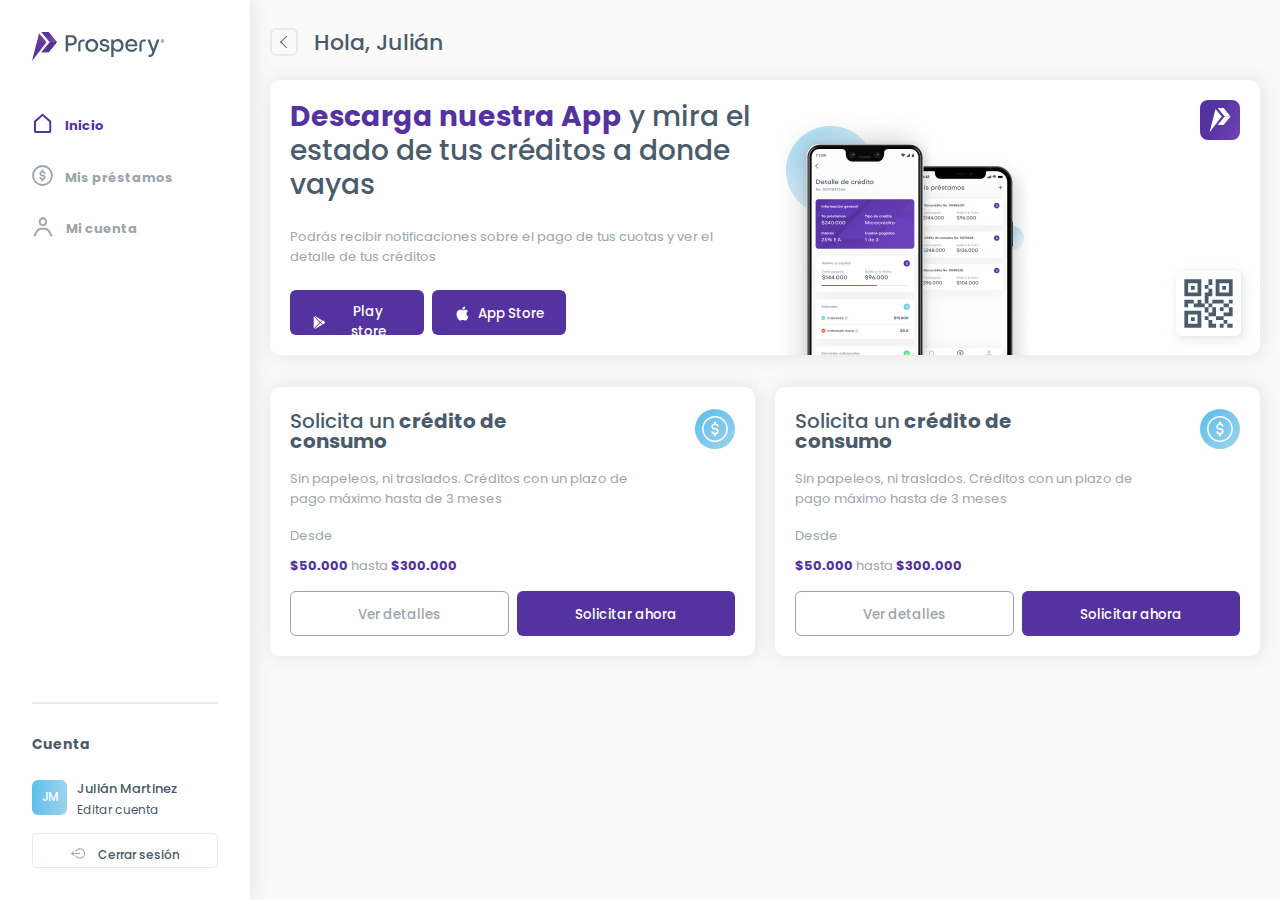
==== index.html @ c2cc8bb7 "update: removed PWA features" ====
<!DOCTYPE html><html lang=""><head><meta charset="utf-8"><meta http-equiv="X-UA-Compatible" content="IE=edge"><meta name="viewport" content="width=device-width,initial-scale=1"><link rel="icon" href="/favicon.ico"><link rel="preconnect" href="https://fonts.gstatic.com" crossorigin><link href="https://fonts.googleapis.com/css2?family=Poppins:ital,wght@0,300;0,400;0,500;0,600;0,700;1,300;1,400;1,500;1,600;1,700&display=swap" rel="stylesheet"><title>Prospery</title><link href="/css/app.7c483787.css" rel="preload" as="style"><link href="/css/chunk-vendors.eae764fe.css" rel="preload" as="style"><link href="/js/app.cd54c278.js" rel="preload" as="script"><link href="/js/chunk-vendors.2486f6cf.js" rel="preload" as="script"><link href="/css/chunk-vendors.eae764fe.css" rel="stylesheet"><link href="/css/app.7c483787.css" rel="stylesheet"></head><body><noscript><strong>We're sorry but Prospery doesn't work properly without JavaScript enabled. Please enable it to continue.</strong></noscript><div id="app"></div><script src="/js/chunk-vendors.2486f6cf.js"></script><script src="/js/app.cd54c278.js"></script></body></html>
---- css/app.7c483787.css ----
.silc-nav{background:#eee}html{font-size:16px}.silc-grid{display:flex;flex-wrap:wrap;margin-left:-20px}.silc-grid--no-gutters{margin-left:0}.silc-grid--justify-center{justify-content:center}.silc-grid--justify-right{justify-content:flex-end}.silc-grid--justify-left{justify-content:flex-start}.silc-grid--justify-between{justify-content:space-between}.silc-grid--align-top{align-items:flex-start}.silc-grid--align-bottom{align-items:flex-end}.silc-grid--align-center{align-items:center}.silc-grid--reverse{flex-direction:row-reverse}@media (min-width:400px){.silc-grid--justify-left-400{justify-content:flex-start}.silc-grid--justify-right-400{justify-content:flex-end}.silc-grid--justify-center-400{justify-content:center}.silc-grid--justify-between-400{justify-content:space-between}.silc-grid--align-top-400{align-items:flex-start}.silc-grid--align-bottom-400{align-items:flex-end}.silc-grid--align-center-400{align-items:center}.silc-grid--reverse-400{flex-direction:row-reverse}}@media (min-width:450px){.silc-grid--justify-left-450{justify-content:flex-start}.silc-grid--justify-right-450{justify-content:flex-end}.silc-grid--justify-center-450{justify-content:center}.silc-grid--justify-between-450{justify-content:space-between}.silc-grid--align-top-450{align-items:flex-start}.silc-grid--align-bottom-450{align-items:flex-end}.silc-grid--align-center-450{align-items:center}.silc-grid--reverse-450{flex-direction:row-reverse}}@media (min-width:550px){.silc-grid--justify-left-550{justify-content:flex-start}.silc-grid--justify-right-550{justify-content:flex-end}.silc-grid--justify-center-550{justify-content:center}.silc-grid--justify-between-550{justify-content:space-between}.silc-grid--align-top-550{align-items:flex-start}.silc-grid--align-bottom-550{align-items:flex-end}.silc-grid--align-center-550{align-items:center}.silc-grid--reverse-550{flex-direction:row-reverse}}@media (min-width:600px){.silc-grid--justify-left-600{justify-content:flex-start}.silc-grid--justify-right-600{justify-content:flex-end}.silc-grid--justify-center-600{justify-content:center}.silc-grid--justify-between-600{justify-content:space-between}.silc-grid--align-top-600{align-items:flex-start}.silc-grid--align-bottom-600{align-items:flex-end}.silc-grid--align-center-600{align-items:center}.silc-grid--reverse-600{flex-direction:row-reverse}}@media (min-width:700px){.silc-grid--justify-left-700{justify-content:flex-start}.silc-grid--justify-right-700{justify-content:flex-end}.silc-grid--justify-center-700{justify-content:center}.silc-grid--justify-between-700{justify-content:space-between}.silc-grid--align-top-700{align-items:flex-start}.silc-grid--align-bottom-700{align-items:flex-end}.silc-grid--align-center-700{align-items:center}.silc-grid--reverse-700{flex-direction:row-reverse}}@media (min-width:800px){.silc-grid--justify-left-800{justify-content:flex-start}.silc-grid--justify-right-800{justify-content:flex-end}.silc-grid--justify-center-800{justify-content:center}.silc-grid--justify-between-800{justify-content:space-between}.silc-grid--align-top-800{align-items:flex-start}.silc-grid--align-bottom-800{align-items:flex-end}.silc-grid--align-center-800{align-items:center}.silc-grid--reverse-800{flex-direction:row-reverse}}@media (min-width:900px){.silc-grid--justify-left-900{justify-content:flex-start}.silc-grid--justify-right-900{justify-content:flex-end}.silc-grid--justify-center-900{justify-content:center}.silc-grid--justify-between-900{justify-content:space-between}.silc-grid--align-top-900{align-items:flex-start}.silc-grid--align-bottom-900{align-items:flex-end}.silc-grid--align-center-900{align-items:center}.silc-grid--reverse-900{flex-direction:row-reverse}}@media (min-width:950px){.silc-grid--justify-left-950{justify-content:flex-start}.silc-grid--justify-right-950{justify-content:flex-end}.silc-grid--justify-center-950{justify-content:center}.silc-grid--justify-between-950{justify-content:space-between}.silc-grid--align-top-950{align-items:flex-start}.silc-grid--align-bottom-950{align-items:flex-end}.silc-grid--align-center-950{align-items:center}.silc-grid--reverse-950{flex-direction:row-reverse}}@media (min-width:1000px){.silc-grid--justify-left-1000{justify-content:flex-start}.silc-grid--justify-right-1000{justify-content:flex-end}.silc-grid--justify-center-1000{justify-content:center}.silc-grid--justify-between-1000{justify-content:space-between}.silc-grid--align-top-1000{align-items:flex-start}.silc-grid--align-bottom-1000{align-items:flex-end}.silc-grid--align-center-1000{align-items:center}.silc-grid--reverse-1000{flex-direction:row-reverse}}@media (min-width:1100px){.silc-grid--justify-left-1100{justify-content:flex-start}.silc-grid--justify-right-1100{justify-content:flex-end}.silc-grid--justify-center-1100{justify-content:center}.silc-grid--justify-between-1100{justify-content:space-between}.silc-grid--align-top-1100{align-items:flex-start}.silc-grid--align-bottom-1100{align-items:flex-end}.silc-grid--align-center-1100{align-items:center}.silc-grid--reverse-1100{flex-direction:row-reverse}}@media (min-width:1200px){.silc-grid--justify-left-1200{justify-content:flex-start}.silc-grid--justify-right-1200{justify-content:flex-end}.silc-grid--justify-center-1200{justify-content:center}.silc-grid--justify-between-1200{justify-content:space-between}.silc-grid--align-top-1200{align-items:flex-start}.silc-grid--align-bottom-1200{align-items:flex-end}.silc-grid--align-center-1200{align-items:center}.silc-grid--reverse-1200{flex-direction:row-reverse}}@media (min-width:1400px){.silc-grid--justify-left-1400{justify-content:flex-start}.silc-grid--justify-right-1400{justify-content:flex-end}.silc-grid--justify-center-1400{justify-content:center}.silc-grid--justify-between-1400{justify-content:space-between}.silc-grid--align-top-1400{align-items:flex-start}.silc-grid--align-bottom-1400{align-items:flex-end}.silc-grid--align-center-1400{align-items:center}.silc-grid--reverse-1400{flex-direction:row-reverse}}@media (min-width:1440px){.silc-grid--justify-left-1440{justify-content:flex-start}.silc-grid--justify-right-1440{justify-content:flex-end}.silc-grid--justify-center-1440{justify-content:center}.silc-grid--justify-between-1440{justify-content:space-between}.silc-grid--align-top-1440{align-items:flex-start}.silc-grid--align-bottom-1440{align-items:flex-end}.silc-grid--align-center-1440{align-items:center}.silc-grid--reverse-1440{flex-direction:row-reverse}}@media (min-width:1600px){.silc-grid--justify-left-1600{justify-content:flex-start}.silc-grid--justify-right-1600{justify-content:flex-end}.silc-grid--justify-center-1600{justify-content:center}.silc-grid--justify-between-1600{justify-content:space-between}.silc-grid--align-top-1600{align-items:flex-start}.silc-grid--align-bottom-1600{align-items:flex-end}.silc-grid--align-center-1600{align-items:center}.silc-grid--reverse-1600{flex-direction:row-reverse}}@media (min-width:1850px){.silc-grid--justify-left-1850{justify-content:flex-start}.silc-grid--justify-right-1850{justify-content:flex-end}.silc-grid--justify-center-1850{justify-content:center}.silc-grid--justify-between-1850{justify-content:space-between}.silc-grid--align-top-1850{align-items:flex-start}.silc-grid--align-bottom-1850{align-items:flex-end}.silc-grid--align-center-1850{align-items:center}.silc-grid--reverse-1850{flex-direction:row-reverse}}.silc-grid__col{flex:0 1 auto;width:100%;box-sizing:border-box;padding-left:20px;margin-top:0;margin-bottom:20px}.silc-grid--no-gutters>.silc-grid__col{padding-left:0}.silc-grid--collapse>.silc-grid__col{margin-bottom:0}.silc-grid__col--auto{width:auto}.silc-grid__col--1{width:8.33333%}.silc-grid__col--2{width:16.66667%}.silc-grid__col--3{width:25%}.silc-grid__col--4{width:33.33333%}.silc-grid__col--5{width:41.66667%}.silc-grid__col--6{width:50%}.silc-grid__col--7{width:58.33333%}.silc-grid__col--8{width:66.66667%}.silc-grid__col--9{width:75%}.silc-grid__col--10{width:83.33333%}.silc-grid__col--11{width:91.66667%}.silc-grid__col--12{width:100%}@media (min-width:400px){.silc-grid__col--auto-400{width:auto}.silc-grid__col--1-400{width:8.33333%}.silc-grid__col--2-400{width:16.66667%}.silc-grid__col--3-400{width:25%}.silc-grid__col--4-400{width:33.33333%}.silc-grid__col--5-400{width:41.66667%}.silc-grid__col--6-400{width:50%}.silc-grid__col--7-400{width:58.33333%}.silc-grid__col--8-400{width:66.66667%}.silc-grid__col--9-400{width:75%}.silc-grid__col--10-400{width:83.33333%}.silc-grid__col--11-400{width:91.66667%}.silc-grid__col--12-400{width:100%}}@media (min-width:450px){.silc-grid__col--auto-450{width:auto}.silc-grid__col--1-450{width:8.33333%}.silc-grid__col--2-450{width:16.66667%}.silc-grid__col--3-450{width:25%}.silc-grid__col--4-450{width:33.33333%}.silc-grid__col--5-450{width:41.66667%}.silc-grid__col--6-450{width:50%}.silc-grid__col--7-450{width:58.33333%}.silc-grid__col--8-450{width:66.66667%}.silc-grid__col--9-450{width:75%}.silc-grid__col--10-450{width:83.33333%}.silc-grid__col--11-450{width:91.66667%}.silc-grid__col--12-450{width:100%}}@media (min-width:550px){.silc-grid__col--auto-550{width:auto}.silc-grid__col--1-550{width:8.33333%}.silc-grid__col--2-550{width:16.66667%}.silc-grid__col--3-550{width:25%}.silc-grid__col--4-550{width:33.33333%}.silc-grid__col--5-550{width:41.66667%}.silc-grid__col--6-550{width:50%}.silc-grid__col--7-550{width:58.33333%}.silc-grid__col--8-550{width:66.66667%}.silc-grid__col--9-550{width:75%}.silc-grid__col--10-550{width:83.33333%}.silc-grid__col--11-550{width:91.66667%}.silc-grid__col--12-550{width:100%}}@media (min-width:600px){.silc-grid__col--auto-600{width:auto}.silc-grid__col--1-600{width:8.33333%}.silc-grid__col--2-600{width:16.66667%}.silc-grid__col--3-600{width:25%}.silc-grid__col--4-600{width:33.33333%}.silc-grid__col--5-600{width:41.66667%}.silc-grid__col--6-600{width:50%}.silc-grid__col--7-600{width:58.33333%}.silc-grid__col--8-600{width:66.66667%}.silc-grid__col--9-600{width:75%}.silc-grid__col--10-600{width:83.33333%}.silc-grid__col--11-600{width:91.66667%}.silc-grid__col--12-600{width:100%}}@media (min-width:700px){.silc-grid__col--auto-700{width:auto}.silc-grid__col--1-700{width:8.33333%}.silc-grid__col--2-700{width:16.66667%}.silc-grid__col--3-700{width:25%}.silc-grid__col--4-700{width:33.33333%}.silc-grid__col--5-700{width:41.66667%}.silc-grid__col--6-700{width:50%}.silc-grid__col--7-700{width:58.33333%}.silc-grid__col--8-700{width:66.66667%}.silc-grid__col--9-700{width:75%}.silc-grid__col--10-700{width:83.33333%}.silc-grid__col--11-700{width:91.66667%}.silc-grid__col--12-700{width:100%}}@media (min-width:800px){.silc-grid__col--auto-800{width:auto}.silc-grid__col--1-800{width:8.33333%}.silc-grid__col--2-800{width:16.66667%}.silc-grid__col--3-800{width:25%}.silc-grid__col--4-800{width:33.33333%}.silc-grid__col--5-800{width:41.66667%}.silc-grid__col--6-800{width:50%}.silc-grid__col--7-800{width:58.33333%}.silc-grid__col--8-800{width:66.66667%}.silc-grid__col--9-800{width:75%}.silc-grid__col--10-800{width:83.33333%}.silc-grid__col--11-800{width:91.66667%}.silc-grid__col--12-800{width:100%}}@media (min-width:900px){.silc-grid__col--auto-900{width:auto}.silc-grid__col--1-900{width:8.33333%}.silc-grid__col--2-900{width:16.66667%}.silc-grid__col--3-900{width:25%}.silc-grid__col--4-900{width:33.33333%}.silc-grid__col--5-900{width:41.66667%}.silc-grid__col--6-900{width:50%}.silc-grid__col--7-900{width:58.33333%}.silc-grid__col--8-900{width:66.66667%}.silc-grid__col--9-900{width:75%}.silc-grid__col--10-900{width:83.33333%}.silc-grid__col--11-900{width:91.66667%}.silc-grid__col--12-900{width:100%}}@media (min-width:950px){.silc-grid__col--auto-950{width:auto}.silc-grid__col--1-950{width:8.33333%}.silc-grid__col--2-950{width:16.66667%}.silc-grid__col--3-950{width:25%}.silc-grid__col--4-950{width:33.33333%}.silc-grid__col--5-950{width:41.66667%}.silc-grid__col--6-950{width:50%}.silc-grid__col--7-950{width:58.33333%}.silc-grid__col--8-950{width:66.66667%}.silc-grid__col--9-950{width:75%}.silc-grid__col--10-950{width:83.33333%}.silc-grid__col--11-950{width:91.66667%}.silc-grid__col--12-950{width:100%}}@media (min-width:1000px){.silc-grid__col--auto-1000{width:auto}.silc-grid__col--1-1000{width:8.33333%}.silc-grid__col--2-1000{width:16.66667%}.silc-grid__col--3-1000{width:25%}.silc-grid__col--4-1000{width:33.33333%}.silc-grid__col--5-1000{width:41.66667%}.silc-grid__col--6-1000{width:50%}.silc-grid__col--7-1000{width:58.33333%}.silc-grid__col--8-1000{width:66.66667%}.silc-grid__col--9-1000{width:75%}.silc-grid__col--10-1000{width:83.33333%}.silc-grid__col--11-1000{width:91.66667%}.silc-grid__col--12-1000{width:100%}}@media (min-width:1100px){.silc-grid__col--auto-1100{width:auto}.silc-grid__col--1-1100{width:8.33333%}.silc-grid__col--2-1100{width:16.66667%}.silc-grid__col--3-1100{width:25%}.silc-grid__col--4-1100{width:33.33333%}.silc-grid__col--5-1100{width:41.66667%}.silc-grid__col--6-1100{width:50%}.silc-grid__col--7-1100{width:58.33333%}.silc-grid__col--8-1100{width:66.66667%}.silc-grid__col--9-1100{width:75%}.silc-grid__col--10-1100{width:83.33333%}.silc-grid__col--11-1100{width:91.66667%}.silc-grid__col--12-1100{width:100%}}@media (min-width:1200px){.silc-grid__col--auto-1200{width:auto}.silc-grid__col--1-1200{width:8.33333%}.silc-grid__col--2-1200{width:16.66667%}.silc-grid__col--3-1200{width:25%}.silc-grid__col--4-1200{width:33.33333%}.silc-grid__col--5-1200{width:41.66667%}.silc-grid__col--6-1200{width:50%}.silc-grid__col--7-1200{width:58.33333%}.silc-grid__col--8-1200{width:66.66667%}.silc-grid__col--9-1200{width:75%}.silc-grid__col--10-1200{width:83.33333%}.silc-grid__col--11-1200{width:91.66667%}.silc-grid__col--12-1200{width:100%}}@media (min-width:1400px){.silc-grid__col--auto-1400{width:auto}.silc-grid__col--1-1400{width:8.33333%}.silc-grid__col--2-1400{width:16.66667%}.silc-grid__col--3-1400{width:25%}.silc-grid__col--4-1400{width:33.33333%}.silc-grid__col--5-1400{width:41.66667%}.silc-grid__col--6-1400{width:50%}.silc-grid__col--7-1400{width:58.33333%}.silc-grid__col--8-1400{width:66.66667%}.silc-grid__col--9-1400{width:75%}.silc-grid__col--10-1400{width:83.33333%}.silc-grid__col--11-1400{width:91.66667%}.silc-grid__col--12-1400{width:100%}}@media (min-width:1440px){.silc-grid__col--auto-1440{width:auto}.silc-grid__col--1-1440{width:8.33333%}.silc-grid__col--2-1440{width:16.66667%}.silc-grid__col--3-1440{width:25%}.silc-grid__col--4-1440{width:33.33333%}.silc-grid__col--5-1440{width:41.66667%}.silc-grid__col--6-1440{width:50%}.silc-grid__col--7-1440{width:58.33333%}.silc-grid__col--8-1440{width:66.66667%}.silc-grid__col--9-1440{width:75%}.silc-grid__col--10-1440{width:83.33333%}.silc-grid__col--11-1440{width:91.66667%}.silc-grid__col--12-1440{width:100%}}@media (min-width:1600px){.silc-grid__col--auto-1600{width:auto}.silc-grid__col--1-1600{width:8.33333%}.silc-grid__col--2-1600{width:16.66667%}.silc-grid__col--3-1600{width:25%}.silc-grid__col--4-1600{width:33.33333%}.silc-grid__col--5-1600{width:41.66667%}.silc-grid__col--6-1600{width:50%}.silc-grid__col--7-1600{width:58.33333%}.silc-grid__col--8-1600{width:66.66667%}.silc-grid__col--9-1600{width:75%}.silc-grid__col--10-1600{width:83.33333%}.silc-grid__col--11-1600{width:91.66667%}.silc-grid__col--12-1600{width:100%}}@media (min-width:1850px){.silc-grid__col--auto-1850{width:auto}.silc-grid__col--1-1850{width:8.33333%}.silc-grid__col--2-1850{width:16.66667%}.silc-grid__col--3-1850{width:25%}.silc-grid__col--4-1850{width:33.33333%}.silc-grid__col--5-1850{width:41.66667%}.silc-grid__col--6-1850{width:50%}.silc-grid__col--7-1850{width:58.33333%}.silc-grid__col--8-1850{width:66.66667%}.silc-grid__col--9-1850{width:75%}.silc-grid__col--10-1850{width:83.33333%}.silc-grid__col--11-1850{width:91.66667%}.silc-grid__col--12-1850{width:100%}}body{background-color:#fafafa;color:#4a5b6c}body,input[type=address],input[type=date],input[type=tel],input[type=text],select{font-family:Poppins,sans-serif;line-height:1.2}.h1,h1{font-weight:500;font-size:1.25rem;color:#4a5b6c}.h1 strong.purple,h1 strong.purple{color:#5432a0}.h1--medium,h1--medium{font-size:1.5rem}@media (min-width:600px){.h1,h1{font-size:1.75rem}}.h1.h1--small,h1.h1--small{font-size:1.375rem}.h2,h2{font-size:1.25rem;font-weight:500}.h2,.h3,h2,h3{line-height:1;color:#4a5b6c;padding-top:.25rem}.h3,h3{font-size:.875rem;font-weight:700}.p,p,p strong{font-size:.8125rem;line-height:1.3;color:#9ca5ae;padding-top:.125rem}.p a:after,p a:after,p strong a:after{transform:scaleX(0)}.p.paragraph--dark,p.paragraph--dark,p strong.paragraph--dark{color:#4a5b6c;font-weight:500}.p.paragraph--dark strong,p.paragraph--dark strong,p strong.paragraph--dark strong{color:#4a5b6c}.p.paragraph--purple,p.paragraph--purple,p strong.paragraph--purple{color:#5432a0;font-weight:700}.p.paragraph--large,p.paragraph--large,p strong.paragraph--large{font-size:.875rem}@media (min-width:600px){.p,p,p strong{font-size:.8125rem;line-height:1.5}}.label,label{font-size:.75rem;line-height:1rem}.label.label--checkbox,label.label--checkbox{font-size:.75rem;color:#9ca5ae}.label.label--input,label.label--input{position:relative;font-weight:600;font-size:.8125rem;color:#4a5b6c}li{list-style:none}.a,a,li{text-decoration:none}.a,a{position:relative;font-size:.875rem;line-height:.875rem;color:#5432a0;cursor:pointer}.a:after,a:after{content:"";display:block;position:absolute;bottom:-.125rem;left:0;width:100%;height:.0625rem;transform:scaleX(1);transition:transform .3s;background-color:#5432a0}.a:hover:after,a:hover:after{transform:scaleX(1.1)}input{font-family:Poppins,sans-serif;font-weight:500;color:#4a5b6c}.main-container{padding:1rem;margin:0 auto}@media (min-width:700px){.main-container{padding:2rem}}@media (min-width:1000px){.main-container{padding:3.75rem}}.dashboard__main-container{display:flex;justify-content:space-between;width:100%;height:100%}.component-spacer{margin-bottom:1rem}@media (min-width:800px){.component-spacer{margin-bottom:2rem}}.outer-pad,.outer-pad.outer-pad--small{padding:1rem}.outer-pad.outer-pad--extra-small{padding:.75rem}@media (min-width:800px){.outer-pad{padding:1.25rem}.outer-pad.outer-pad--extra-small{padding:1rem}.outer-pad.outer-pad--small{padding:1.25rem}.outer-pad.outer-pad--medium{padding:1.5rem}}.vertical-margin__small{margin-bottom:.5rem}.vertical-margin__medium{margin-bottom:1rem}.vertical-margin__large{margin-bottom:1.5rem}.tooltip{position:relative;display:inline-block;margin-left:.1875rem}.tooltip svg circle{fill:#9ca5ae;transition:background-color .3s}.tooltip .tooltiptext{position:absolute;left:20px;visibility:hidden;width:120px;background-color:#5432a0;color:#fff;opacity:0;text-align:center;border-radius:6px;padding:5px 0;z-index:1;transition:opacity .3s}a.custom-link:after{display:none}.tooltip:hover svg circle{fill:#5432a0}.tooltip:hover .tooltiptext{opacity:1;visibility:visible}input[type=date],input[type=tel]{-webkit-appearance:none;background-color:transparent;color:#4a5b6c}input[type=date]::-moz-placeholder,input[type=tel]::-moz-placeholder{color:#9ca5ae}input[type=date]:-ms-input-placeholder,input[type=tel]:-ms-input-placeholder{color:#9ca5ae}input[type=date]::placeholder,input[type=tel]::placeholder{color:#9ca5ae}.phone__country-indicator{display:inline-block;position:absolute;bottom:.5rem;left:1.25rem;margin-right:.5rem;font-size:.875rem;font-weight:500;color:#9ca5ae;padding:.0625rem .25rem;padding-top:.1875rem;border:1px solid #e7e9ec;border-radius:6px}.input__tel{padding-left:3rem}input::-moz-placeholder{color:#9ca5ae;font-weight:400;font-size:.9375rem}input:-ms-input-placeholder{color:#9ca5ae;font-weight:400;font-size:.9375rem}input::placeholder{color:#9ca5ae;font-weight:400;font-size:.9375rem}input[type=date]{color:#9ca5ae;line-height:1;font-weight:400;font-size:.9375rem;display:inline-block}input::-webkit-inner-spin-button,input::-webkit-outer-spin-button{-webkit-appearance:none;margin:0}input[type=number]{-moz-appearance:textfield}input[type=date]::-webkit-calendar-picker-indicator,input[type=date]::-webkit-inner-spin-button{display:none;-webkit-appearance:none}input:-webkit-autofill,input:-webkit-autofill:active,input:-webkit-autofill:focus,input:-webkit-autofill:hover{-webkit-transition:background-color 5000s ease-in-out 0s;transition:background-color 5000s ease-in-out 0s}input:-webkit-autofill,input:-webkit-autofill:focus{-webkit-box-shadow:0 0 0 50px #fff inset;-webkit-text-fill-color:#4a5b6c}.fade-enter-active,.fade-leave-active{transition:all .3s ease}.fade-enter-from{transform:translateX(10px);opacity:0}.fade-leave-to{opacity:0}.silc-grid--relative{position:relative}.silc-grid--justify-right{text-align:right}.silc-grid__col--last-row{margin-bottom:0}.login{display:flex;width:100%;min-height:100vh;justify-content:space-between;flex-direction:column}.login__header{min-height:2.5rem}.login__header .button.button--recovery{padding:.625rem;height:auto}@media (min-width:600px){.login__header .button.button--recovery{margin-left:.5rem;padding:.625rem 1rem}}.login__footer,.login__header{width:100%}.contact,.login__footer,.login__header{display:flex;justify-content:space-between;align-items:center}.contact p{color:#4a5b6c}.contact__instagram{display:flex;align-items:center;margin-left:1rem}.contact__instagram:after{display:none}.contact__instagram svg{margin-right:.5rem}.login__footer{flex-wrap:wrap}a.nav:after{content:none}.nav{display:flex;align-items:center;justify-content:center}.nav p{display:none;padding:.25rem .375rem .25rem .375rem;vertical-align:middle}@media (min-width:700px){.nav p{display:inline-block}}.nav .button--small{margin:0}.credit-card__content-table{margin-top:2rem;border:.0625rem solid #e7e9ec;border-radius:.625rem}.credit-card__table-data{display:flex;justify-content:space-between;flex-wrap:wrap;width:100%}.table-data__element{width:50%;margin-top:1.25rem}.dashboard-container{display:flex;flex-direction:column;justify-content:space-between}@media (min-width:600px){.dashboard-container{overflow-y:hidden;flex-direction:row;height:100vh}}.dashboard-content{display:flex;flex:2;width:100%}@media (min-width:600px){.dashboard-content{overflow-y:auto}}.dashboard-view{display:flex;position:relative;flex-direction:column;width:100%;height:100%;margin:0 auto;max-width:80.625rem}.empty-state__image-wrapper{margin-top:-5rem}.prestamos-list__container .h1,.prestamos-list__container p{text-align:center}.prestamos-list__container .h1{margin-bottom:1.5rem}.prestamos-list__container #circlePath{fill:linear-gradient(90deg,#60bfea,#9dd3ee)}.prestamos-list__container--empty{display:flex;align-items:center;flex-grow:1}.prestamos-list__container--empty .prestamos__section{height:auto;margin-top:-5rem}.dashboard__header{position:relative;display:flex;align-items:center;justify-content:space-between;top:0;left:0;width:100%;margin:.5rem 0 1rem 0}.dashboard__header .h1{margin-bottom:0}.dashboard__header--button{display:flex;justify-content:space-between;align-items:flex-start;width:auto}.dashboard__header--button .button{margin-top:0}.button.button--prestamo{position:absolute;display:flex;justify-content:center;align-items:center;right:0;font-size:.875rem;border-radius:3.125rem;color:transparent;width:2.8125rem;padding:0;overflow:hidden}.button.button--prestamo span{display:none;padding-top:.125rem}.button.button--prestamo:after{content:"+";display:block;position:absolute;top:50%;left:50%;transform:translateX(-50%) translateY(-50%);margin-top:0;padding-top:.125rem;color:#fff;font-size:1.25rem;vertical-align:middle}@media (min-width:800px){.button.button--prestamo{padding:.375rem .25rem;padding-top:.4375rem;border-radius:.375rem;color:#fff;height:2.1875rem;min-width:11.25rem}.button.button--prestamo:after{position:relative;display:inline-block;margin-top:0;margin-left:.5rem;padding-top:.125rem;transform:none;top:auto;left:auto}.button.button--prestamo span{display:inline-block}}.prestamos__item-wrapper{max-width:18.75rem;margin:0 auto}.prestamos__section{display:flex;justify-content:center;width:100%}.prestamos__list-wrapper{display:inline-block;width:100%;margin:0 auto}.request__view .dashboard-card{height:auto}.request__view .dashboard-card .dashboard-card__list-item{margin-bottom:2rem;position:relative}.request__view .dashboard-card .dashboard-card__list-item:last-of-type{margin-bottom:1rem}.request__view .dashboard-card .dashboard-card__list-item:last-of-type:after{content:none}.request__view .dashboard-card .dashboard-card__content-wrapper{width:100%}.request__view .dashboard-card .dashboard-card__content-wrapper .button{margin-top:1rem;width:100%}.request__view .dashboard-card .dashboard-card__list-item:after{content:"";display:block;position:absolute;bottom:-1rem;width:100%;height:.0625rem;background-color:#e7e9ec}.request__form-control{margin-top:1.875rem}.request__inner-wrapper{width:100%}.request__input-wrapper{display:flex;position:relative;margin-top:1rem}.request__input-wrapper .request__datepicker-icon{position:absolute;display:block;color:#4a5b6c;top:50%;right:.625rem;transform:translateY(-50%);font-size:1.375rem;pointer-events:none}.request__input-wrapper .request__form-number{position:absolute;top:50%;left:50%;transform:translateX(-50%) translateY(-40%);color:#4a5b6c;font-size:.875rem;font-weight:500;pointer-events:none}.request__input-wrapper:first-of-type{margin-bottom:1rem}.request__form-input{flex-grow:2;height:2.8125rem;border:.0625rem solid #e7e9ec;padding:0 1rem;margin:0 .5rem;border-radius:.375rem;text-align:center}.request__form-input.request__form-input--filled{border-color:#5432a0;color:#4a5b6c}.request__form-input.request__form-input--hidden-number[type=number]{color:transparent}.request__form-input[type=number]{color:#4a5b6c}.request__form-input.request__form-input--date{position:relative;text-align:left;margin:0}.request__form-input::-moz-placeholder{color:#4a5b6c}.request__form-input:-ms-input-placeholder{color:#4a5b6c}.request__form-input::placeholder{color:#4a5b6c}.request__form-input::-webkit-inner-spin-button,.request__form-input::-webkit-input-placeholder{display:none}.button.request__form-button{min-width:2.8125rem;height:2.8125rem;padding:0;margin-top:0;background-color:transparent;border:.0625rem solid #d3d1ed;color:#5432a0;font-size:1.5rem;font-weight:200}.button.request__form-button:hover{background-color:transparent}@media (min-width:800px){.button.request__form-button{padding-top:.25rem}}input[type=text]{font-family:Poppins,sans-serif;color:#4a5b6c;font-weight:500;font-size:.875rem}.pay-loan__view .silc-grid .dashboard-card{height:auto}.pay-loan__view .silc-grid .dashboard-card.dashboard-card--manual-payment .dashboard-card__content{margin:1.5rem 0}.pay-loan__view .silc-grid .dashboard-card.dashboard-card--manual-payment .dashboard-card__header{margin-bottom:0}.pay-loan__view .silc-grid .dashboard-card.dashboard-card--manual-payment .dashboard-card__content:after{display:none}.dashboard-card__list-wrapper{width:100%}.dashboard-card__list-item{display:flex;justify-content:space-between;margin-bottom:1rem}.dashboard-card__list-item:last-of-type{margin-bottom:0}.dashboard-card__list-item p{font-size:.75rem}.dashboard-card__list-item .inline-icon__wrapper p{margin-left:0}.manual-pay__view .dashboard-card__content:first-of-type{margin-left:-1.25rem;width:auto;justify-content:center}@media (min-width:600px){.manual-pay__view .dashboard-card__content:first-of-type{justify-content:space-between}}.manual-pay__account-wrapper{display:flex;justify-content:space-between;width:100%;min-width:20.625rem;padding-left:1.25rem}.manual-pay__account-wrapper:first-of-type{margin-bottom:1rem}@media (min-width:1100px){.manual-pay__account-wrapper{width:50%;margin-bottom:0}}.manual-pay__instructions{font-size:.75rem;margin-bottom:1.5rem}.manual-pay__account-option{display:flex;flex-direction:column;justify-content:space-between;align-items:center;width:100%;height:10rem;min-height:8.5rem;border:1px solid #e7e9ec;border-radius:.625rem}.manual-pay__account-image{height:1.25rem}.manual-pay__account-image--bancolombia{transform-origin:bottom;transform:scale(1.3)}.manual-pay__details-content,.manual-pay__payment-details{width:100%}.manual-pay__details-item{display:flex;justify-content:space-between;width:100%}.manual-pay__details-item .inline-icon__wrapper p{margin-left:0}.manual-pay__footer:before{content:"";display:block;position:relative;margin:1.25rem 0;width:100%;height:.0625rem;background-color:#e7e9ec}.manual-pay__item-label{font-weight:500;color:#4a5b6c}.manual-pay__total-number{font-weight:700;font-size:1rem;color:#4a5b6c}.manual-pay__footer-actions{flex-wrap:wrap}.manual-pay__footer-actions .inline-icon__wrapper{flex:2;margin-right:2rem;margin-bottom:1rem;max-width:31.25rem;min-width:18.75rem;align-items:flex-start}.manual-pay__footer-actions .inline-icon__wrapper svg{margin-right:.5rem}.manual-pay__footer-actions .inline-icon__wrapper .manual-pay__footer-text{color:#4a5b6c;font-size:.75rem}.manual-pay__footer-actions .button{flex:1;max-width:25rem;min-width:18.75rem;padding:.75rem 2rem;margin-right:0}@media (min-width:1100px){.manual-pay__footer-actions .inline-icon__wrapper{align-items:center;margin-bottom:0}}.my-account .dashboard-card{position:relative}@media (min-width:600px){.my-account .dashboard-card{margin-top:0}}.my-account .account-info .account-info__content{display:block;margin-left:.5rem}.account-form,.account-form__button{width:100%}@media (min-width:800px){.account-form__button{width:auto;bottom:1.25rem;right:1.25rem}}.account__alert.alert .form__card{max-width:100%}.account-form__toggle{display:flex;align-items:center}.account-form__toggle--active .account-form__toggle-icon{background-color:#5432a0;border-right:4px solid #5432a0;border-left:4px solid #5432a0}.account-form__toggle--active .account-form__toggle-icon:after{left:100%;transform:translateX(-100%) translateY(-50%)}.account-form__toggle-icon{position:relative;width:2.375rem;height:1.5rem;border-radius:25px;background-color:#e7e9ec;border-right:4px solid #e7e9ec;border-left:4px solid #e7e9ec;transition:background-color .3s,border .3s}.account-form__toggle-icon:after{content:"";display:block;position:absolute;left:0;top:50%;width:.9375rem;height:.9375rem;transform:translateY(-50%) translateX(0);background-color:#fff;border-radius:50%;box-shadow:0 2px 20px 2px rgba(0,0,0,.2);transition:left .3s,transform .3s}.account-form__toggle-description{padding-top:.125rem;margin-left:1rem}.dashboard-view__wrapper{height:100%}.dashboard-view__empty-state{display:flex;flex-direction:column;justify-content:center;height:100%;max-width:17.8125rem;margin:0 auto;text-align:center}.dashboard-view__empty-state .h1{margin-bottom:1.5rem}.dashboard-view__empty-state p{font-size:.8125rem;line-height:1.4}.dashboard-view__empty-state .empty-state__image-wrapper{margin-bottom:1.5rem}@media (min-width:600px){.dashboard-view__empty-state{max-width:22.8125rem}}.dashboard-card__actions{display:flex}button.dashboard-card__actions-button{background-color:transparent}button.dashboard-card__actions-button:first-of-type{margin-right:.5rem}button.dashboard-card__actions-button svg.icon-svg:first-of-type{margin-right:0}.dashboard-card.dashboard-card--personal-reference h2.dashboard-card__title{font-size:1rem;margin-bottom:.5rem;font-weight:500}.dashboard-card.dashboard-card--personal-reference p{font-size:.8125rem;font-weight:400}.dashboard-card.dashboard-card--personal-reference .dashboard-card__content{margin-top:1rem}.dashboard-card.dashboard-card--personal-reference .dashboard-card__label{font-size:.6875rem;margin-bottom:.5rem}.dashboard-card.dashboard-card--personal-reference .dashboard-card__number{font-weight:500;font-size:.8125rem}.personal-reference__relation{font-size:.8125rem}.silc-grid__col>.dashboard-card__header{margin-bottom:0}.button,button{font-family:Poppins;cursor:pointer}.button{height:2.8125rem;font-weight:500;background-color:#5432a0;border:none;border-radius:.375rem;color:#fff;padding:.75rem 1.375rem .625rem 1.375rem;transition:background-color .3s}.button:hover{background-color:#6339bf}.button.button--bordered{background-color:transparent;border:1px solid #9ca5ae;color:#9ca5ae}.button--spaced-top{margin-top:1rem}.button.button--tight{padding:.625rem 1.75rem;padding-top:.75rem}.button.button--large{padding:.75rem 2.875rem .625rem 2.875rem}.button.button--large.button--wide{width:100%}.button.button--small{line-height:.8125rem;padding:.25rem .375rem .25rem .375rem;background-color:transparent;border:.0625rem solid #d3d1ed;border-color:#d3d1ed;color:#5432a0}.button.button--small.button--red{background-color:transparent;border-color:#ffd9d9;color:#fd5757}.button.button--small.button--disabled{background-color:transparent;border-color:#e7e9ec;color:#e7e9ec}.button.button--gray{border:.0625rem solid #e7e9ec;background-color:#fff;color:#4a5b6c}.button.button--disabled{background-color:#e7e9ec}.button.close{position:relative;background-color:transparent;margin:0;padding:0;width:1.5625rem;height:1.5625rem;border:.0625rem solid #e7e9ec}.button.close:after,.button.close:before{content:"";display:block;position:absolute;top:50%;left:50%;width:.875rem;height:.125rem;background-color:#9ca5ae}.button.close:before{transform:translateX(-50%) translateY(-50%) rotate(45deg)}.button.close:after{transform:translateX(-50%) translateY(-50%) rotate(-45deg)}.button.close.alert__button{position:relative;top:auto;right:auto}.sign-in{position:relative}.sign-up{width:100%}.form__card{position:relative;display:flex;max-width:25rem;flex-direction:column;margin:2rem auto;border-radius:.625rem;box-shadow:.125rem 0 1.25rem rgba(20,20,20,.1);background-color:#fff}.form__card.form__card--large{width:100%;max-width:46.875rem;padding:1.25rem}.form__card button:not(.close){margin-top:1.5rem}@media (min-width:800px){.form__card{margin:5rem auto}}.form__fieldset{position:relative}.form__fieldset .phone__country-indicator{left:0}.form__card-fields{margin-bottom:.75rem}.form__card-description{margin-bottom:2.5rem}form fieldset{border:none}.select-standard,input{margin-top:.4375rem;width:100%;height:2rem;padding:0 0 .75rem 0;border:none;border-bottom:.0625rem solid #e7e9ec;margin-bottom:2.5rem;transition:border .3s;color:#4a5b6c;font-size:1rem}.select-standard:last-of-type,input:last-of-type{margin-bottom:0}.select-standard:focus,input:focus{border-color:#5432a0}.select-standard:focus.form__card-fields--failed,input:focus.form__card-fields--failed{border-color:#fd5757}.form__card-header{display:flex;justify-content:space-between;max-width:21.875rem;margin-bottom:.75rem}@media (min-width:600px){.form__card-header{margin-bottom:1.5rem}}.sign-up .form__card-header{align-items:center}.form__card-footer p{text-align:left}.form__card-field{height:1.5rem}input.form__card-fields--failed{border-color:#fd5757}.checkbox__container{display:block;margin-top:1.5rem;position:relative;padding-left:35px;pointer-events:none;-webkit-user-select:none;-moz-user-select:none;-ms-user-select:none;user-select:none}.pay-loan__view .checkbox__container{pointer-events:auto}.checkbox__container p{padding-top:.1rem}.checkbox__container input{position:absolute;opacity:0;height:0;width:0}.pay-loan__view .checkbox__container input{top:0;left:0;width:1.5rem;height:1.5rem;margin-top:0}.checkmark{position:absolute;top:0;left:0;height:23px;width:23px;border-radius:50%;border:.0625rem solid #e7e9ec}.checkbox__container:hover input~.checkmark,.checkmark{background-color:#fff}.checkbox__container input:checked~.checkmark{border:1px solid #5432a0}.checkmark:after{content:"";position:absolute;display:none}.checkbox__container input:checked~.checkmark:after{display:block}.checkbox__container .checkmark:after{left:50%;top:50%;width:80%;height:80%;background-color:#5432a0;border-radius:50%;transform:translateX(-50%) translateY(-50%)}.form__password-wrapper{position:relative;margin-top:1rem}.icons__wrapper{display:flex;align-items:center;bottom:.5rem;right:0}.icons__wrapper,.icons__wrapper .icon__hide-password{position:absolute}.icons__wrapper .icon__delete-text+.hide-password,.icons__wrapper .icon__delete-text+.show-password,.icons__wrapper .show-password+.hide-password{margin-left:.5rem}input::-ms-clear,input::-ms-reveal{display:none}input[type=password]::-webkit-contacts-auto-fill-button,input[type=password]::-webkit-credentials-auto-fill-button{visibility:hidden;display:none!important;pointer-events:none;height:0;width:0;margin:0}.code-verification .h1{margin-bottom:2rem}.code-verification .form__card-footer p{font-size:.75rem;text-align:left}.code-verification .form__card-footer p a{font-size:.75rem}.sign-up__title{position:relative;font-size:1rem;text-align:center;margin-top:2rem;margin-bottom:2rem;max-width:21.875rem;width:80%}.sign-up__title .line{position:relative;display:flex;justify-content:space-evenly;width:90%;height:.125rem;background-color:#9ca5ae;margin:0 auto;margin-top:1rem}.sign-up__title .line__progress{position:absolute;top:0;left:0;width:100%;height:100%;background-color:#5432a0;transition:transform 1.5s ease-in-out;transform:scaleX(.2);transform-origin:left}.sign-up__title .line__dot{box-sizing:content-box;position:relative;top:50%;width:.5rem;height:.5rem;border-radius:50%;transform-origin:center center;transform:translateY(-50%) scale(.5);background-color:#9ca5ae;border:2px solid #fafafa;transition:background-color .3s 1.2s,transform .3s 1.2s}.sign-up__title .line__dot.line__dot--active{background-color:#5432a0;transform:translateY(-50%) scale(1)}@media (min-width:800px){.sign-up__title{position:absolute;top:3rem;font-size:1.5rem;margin-top:0}}.pass-input__wrapper{position:relative;margin-top:1.5rem}.pass-input__wrapper svg{position:absolute;right:.5rem}.form__card-timer{display:flex;margin-bottom:2.5rem}.footer__timer{color:#5432a0;margin-right:1rem}.personal-data .form__card-field{margin-bottom:0}.personal-data .form__card-fields{display:flex;flex-direction:column}.personal-data button{align-self:flex-end;margin-bottom:0}.datepicker,.take-photo{position:fixed;top:0;left:0;width:100vw;height:100vh;overflow:hidden;background:rgba(0,0,0,.45)}.datepicker,.take-photo,.take-photo__camera{display:flex;align-items:center;justify-content:center}.take-photo__camera{width:95%;background-color:#fff;border-radius:.625rem;flex-direction:column;position:relative;padding:1.25rem}@media (min-width:550px){.take-photo__camera{width:34.375rem;min-height:37.5rem}}.take-photo__camera .take-photo__header{font-size:1.25rem;align-self:flex-start;margin-bottom:1.5rem}.take-photo__camera .paragraph--light{padding:1.25rem;font-size:.6875rem;text-align:center}.camera-video{background-color:#9ca5ae;border-radius:.625rem}.button.close{position:absolute;top:1.25rem;right:1.25rem}.camera-shoot{opacity:1;margin-bottom:1.25rem;transition:opacity .3s}.camera-shoot--disabled{pointer-events:none;opacity:.4}.video-container{position:relative}.video-container:before{position:absolute;content:"";height:142px;width:260px;top:50%;left:50%;transform:translateX(-50%) translateY(-50%);z-index:1;border-radius:.625rem;background-color:transparent;border:1px solid #fff}@media (min-width:450px){.video-container:before{height:200px;width:331px}}.video-container__selfie:before{position:absolute;content:"";width:6.25rem;height:8.0625rem;top:33%;left:50%;transform:translateX(-50%);z-index:1;border-radius:45%;background-color:transparent;border:1px solid #fff}@media (min-width:450px){.video-container__selfie:before{width:9.375rem;height:11.375rem;top:28%}}.camera-box{margin-bottom:1rem}.camera-button{margin-bottom:.625rem;opacity:1}.camera-button--disabled{opacity:.1;pointer-events:none}.photo-footer{margin-bottom:1.5rem}.photo-footer__header{text-align:center}.photo-footer .photo-footer__button-container{display:flex;flex-wrap:wrap;justify-content:center;width:100%}.photo-footer__button{display:block;width:15.3125rem;font-size:.75rem;margin-bottom:1rem}.photo-footer__button:first-of-type{margin-right:.625rem}.photo-footer .button.close{top:1.25rem;right:1.25rem}.alert{position:absolute;left:50%;bottom:0;margin-top:1.5rem;transform:translateX(-50%) translateY(30%);width:100%}.alert .alert__text,.alert .alert__text-strong{font-size:.75rem;line-height:1.2;width:85%;color:#4a5b6c;font-weight:500;padding-top:.375rem}.alert .alert__text .alert__text-strong.error{color:#fd5757}.alert .alert__text .alert__text-strong.success{color:#5432a0}.alert .form__card{display:flex;flex-direction:row;justify-content:space-between;margin:0 auto}.alert.account__alert{position:relative;bottom:0;margin-top:0}.form__card--centered{align-items:center}.form__card--centered .form__card--frame{text-align:center;display:flex;flex-direction:column;align-items:center;max-width:36.6875rem;min-height:25rem}.form__card--centered .form__card__content{margin-bottom:1.5rem}.form__card--centered .form__card-header .h1{text-align:center;font-size:1.5rem;margin-top:1.5rem}.upload-id .form__card-header{max-width:25rem}.id-image{width:11.5625rem;height:11.5625rem;background-image:url(../img/id-img.619222e0.png);background-repeat:no-repeat;background-size:11.5625rem 11.5625rem;margin-bottom:1.5rem}.form-card__footer{display:flex;flex-wrap:wrap;justify-content:center;align-items:center;width:100%}.form-card__footer .form-card__footer-info{display:flex;align-items:center;width:100%;margin-bottom:1.5rem}@media (min-width:600px){.form-card__footer .form-card__footer-info{width:60%;margin-bottom:0}}.form-card__footer .form-card__footer-info p{font-size:.75rem}.form-card__footer .form-card__footer-info .icon-svg,.form-card__footer .form-card__footer-info p{margin-right:1rem}.form-card__footer .form-card__footer-info .icon-svg{min-width:1.5rem;height:1.5rem}.form__card .form-card__footer .button{margin-top:0;margin-right:0}@media (min-width:600px){.form-card__footer{justify-content:space-between}}.personal-data .alert-wrapper{position:relative}.personal-data .alert__button{position:relative;top:-.125rem;right:unset}.personal-data .silc-grid .tooltip{top:.0625rem}.complete-user-data__container{min-height:32.25rem;display:flex;align-items:center;justify-content:center;flex-direction:column}.personal-data__password-instruction{position:absolute;bottom:-3.125rem}select::-ms-expand{display:none}select{outline:none;-webkit-appearance:none;-moz-appearance:none;appearance:none;background-color:transparent;border:none;padding:0 1em 0 0;margin:0;width:100%;font-family:inherit;font-size:inherit;cursor:inherit;line-height:inherit}.select{display:flex;flex-direction:column;position:relative}.select:after{content:"";display:inline-block;position:absolute;bottom:1.125rem;right:.25rem;width:8px;height:8px;border-right:.125rem solid #4a5b6c;border-bottom:.125rem solid #4a5b6c;transform:rotate(45deg);pointer-events:none}.add__id-button__wrapper input[type=file],.add__selfie-button__wrapper input[type=file]{position:absolute;top:0;left:0;width:100%;height:100%;opacity:0;cursor:pointer}.add__id-button__wrapper button.button--small,.add__selfie-button__wrapper button.button--small{margin-top:.5rem;padding:.25rem .375rem .25rem .375rem;height:auto;font-size:.75rem}.add__id-button__wrapper p,.add__selfie-button__wrapper p{font-size:.75rem;line-height:1.2}.add__id-button__wrapper{position:relative;display:flex;margin-top:.75rem;padding:1.25rem;border:.0625rem solid #e7e9ec;border-radius:.625rem;max-width:auto}@media (min-width:600px){.add__id-button__wrapper{max-width:21.375rem}}@media (min-width:800px){.add__id-button__wrapper{max-width:auto}}.add__id-button__wrapper svg{min-width:7.25rem;margin-right:1rem}.add__id-footer{display:flex;justify-content:space-between;flex-direction:column;align-items:center;margin-top:1.25rem}.add__id-footer .id-footer__instructions{display:flex;align-items:center;max-width:21.25rem}.add__id-footer .id-footer__instructions p{font-size:.75rem;line-height:1.2;margin-right:1rem}.add__id-footer svg{min-width:1.4375rem;min-height:1.4375rem;margin-right:.75rem}.add__id-footer button.button{margin-right:0}@media (min-width:600px){.add__id-footer{flex-direction:row}.add__id-footer button.button{margin-top:0;margin-right:0}}.add-selfie__image{width:11.25rem;height:12.875rem;background-image:url(../img/selfie-img.56b56488.png);background-size:contain;background-repeat:no-repeat;margin:0 auto}@media (min-width:600px){.add-selfie__image{width:100%;height:100%;max-width:15rem}}.add-selfie__wrapper.outer-pad{padding:0}@media (min-width:600px){.add-selfie__wrapper.outer-pad{padding:1.5rem;padding-top:3.5rem}}.add-selfie__title{display:none;margin-bottom:1.5rem;font-size:1.25rem;text-align:center}@media (min-width:600px){.add-selfie__title{font-size:1.5rem;display:block}}.add-selfie__title.add-selfie__title--mobile{display:block;margin:0 auto;margin-bottom:1.5rem;max-width:20rem}@media (min-width:600px){.add-selfie__title.add-selfie__title--mobile{display:none}}.add__selfie-button__wrapper{position:relative;cursor:pointer;width:100%;margin:0 auto;max-width:25rem}@media (min-width:800px){.add__selfie-button__wrapper{margin:0}}.add__selfie-instructions{position:relative;display:flex;padding:1rem;border:.0625rem solid #e7e9ec;border-radius:.625rem;margin-top:1.5rem;pointer-events:none}.add__selfie-instructions svg{min-width:3.625rem;margin-right:.625rem}.add__selfie-instructions button.button--small{padding:.25rem;padding-top:.375rem;font-size:.75rem}@media (min-width:800px){.add__selfie-instructions svg{margin-right:1.5rem}}.add-selfie__description p:first-of-type{margin-bottom:1rem}.add-selfie__description p{font-size:.75rem;text-align:center;max-width:23.5rem;margin:0 auto}@media (min-width:600px){.add-selfie__description .h1{max-width:20rem}.add-selfie__description p{margin:0}.add-selfie__description .h1,.add-selfie__description p{text-align:left}}.autocomplete-list{position:absolute;top:3.75rem;height:12.5rem;overflow-y:scroll;z-index:1}.autocomplete-list.dashboard-card{width:auto}.autocomplete-list__item{display:flex;padding-top:1rem;padding-bottom:1rem;border-bottom:1px solid #e7e9ec}.autocomplete-list__item:first-of-type{padding-top:0}.autocomplete-list__item:last-of-type{padding-bottom:0;border-bottom:0}.autocomplete-list__item-content{margin-left:.625rem}.autocomplete-list__item-address{font-size:.875rem;font-weight:400;color:#4a5b6c}.autocomplete-list__item-location{font-size:.75rem}.recover-account{position:relative}.recover-account .h1{margin-bottom:2rem}.recover-account .form__card-description{font-size:.8125rem}.recover-account .form__card-footer p{font-size:.75rem;text-align:left;margin-bottom:2rem}.recover-account .alert p strong,.recover-account .form__card-footer p a{font-size:.75rem}.recover-account .close{position:relative;top:0;right:0}.code-verification{position:relative}.code-verification .alert{bottom:0}.menu-container{display:flex;flex-direction:column;justify-content:space-between;width:100%;height:5rem;box-shadow:none;background-color:#fff;z-index:2}.menu-container.outer-pad{padding:0}@media (min-width:600px){.menu-container{box-shadow:.125rem 0 1.25rem rgba(20,20,20,.1);width:5rem;height:100%}.menu-container.outer-pad{padding:2rem 1.375rem}}@media (min-width:1100px){.menu-container{width:15.625rem}.menu-container.outer-pad{padding:2rem}}.logo-desktop{display:block}@media (min-width:600px){.logo-desktop{display:none}}@media (min-width:1100px){.logo-desktop{display:block}}.logo-mobile{display:none}@media (min-width:600px){.logo-mobile{display:block}}@media (min-width:1100px){.logo-mobile{display:none}}.menu-nav__list{margin-top:2rem}@media (min-width:600px){.menu-nav__list{margin-top:0}}.menu-nav__list-item{display:block;margin-bottom:1.75rem;text-align:left;padding:0 1rem}.menu-nav__list-item:after{display:none}.menu-nav__list-item svg{margin-right:.75rem}.menu-nav__list-item p{padding-top:.25rem;color:#9ca5ae;font-weight:700}.menu-nav__list-item p,.menu-nav__list-item svg{display:inline-block;vertical-align:middle}.menu-nav__list-item .menu-icon--loan circle{stroke:#9ca5ae}.menu-nav__list-item .menu-icon--loan path{fill:#9ca5ae;stroke:#9ca5ae}@media (min-width:600px){.menu-nav__list-item{text-align:center;padding:0}.menu-nav__list-item p{display:none}.menu-nav__list-item svg{margin-right:0}}@media (min-width:1100px){.menu-nav__list-item{text-align:left;padding:0}.menu-nav__list-item p{display:inline-block}.menu-nav__list-item svg{margin-right:.75rem}}.menu-nav__list-item.menu-nav__list-item--active p{color:#5432a0}.menu-nav__list-item.menu-nav__list-item--active .menu-icon--loan circle,.menu-nav__list-item.menu-nav__list-item--active .menu-icon--loan path{stroke:#5432a0}.menu-nav__list-item.menu-nav__list-item--active .menu-icon--account path,.menu-nav__list-item.menu-nav__list-item--active .menu-icon--loan path{fill:#5432a0}.menu-footer,.menu-header{display:flex;align-items:center;justify-content:space-between;width:100%}@media (min-width:600px){.menu-footer,.menu-header{flex-direction:column;justify-content:center}}@media (min-width:1100px){.menu-footer,.menu-header{display:block}}.menu-header{height:5rem;padding:1rem;background-color:#fafafa;box-shadow:.125rem 0 1.25rem rgba(20,20,20,.1)}@media (min-width:600px){.menu-header{background-color:transparent;padding:2rem 0;padding-top:0;box-shadow:none}.menu-header .menu-header__notifications{display:none}}.menu__inner-wrapper{text-align:center;width:100%}.menu-header__burger-button{position:relative;display:flex;flex-direction:column;justify-content:center;width:1.25rem;height:.875rem;cursor:pointer}.menu-container--opened .menu-header__burger-button span,.menu-header__burger-button{background-color:transparent}.menu-container--opened .menu-header__burger-button span:before{top:50%;left:50%;transform:translateX(-50%) translateY(-50%) rotate(45deg)}.menu-container--opened .menu-header__burger-button span:after{top:50%;left:50%;width:100%;transform-origin:center;transform:scaleX(1) translateX(-50%) translateY(-50%) rotate(-45deg)}@media (min-width:600px){.menu-header__burger-button{display:none}}.menu-header__burger-button span{width:100%;height:.125rem;background-color:#4a5b6c;transition:background-color .3s,width .3s}.menu-header__burger-button span:after,.menu-header__burger-button span:before{content:"";display:block;position:absolute;width:100%;height:.125rem;background-color:#4a5b6c;transition:transform .3s}.menu-header__burger-button span:before{transform:translateY(-6px)}.menu-header__burger-button span:after{width:80%;transform:translateY(6px)}.menu__nav-container{position:absolute;height:100%;width:100%;transform:translateX(-100%);transition:transform .3s ease-in-out;background-color:#fafafa}.menu-container--opened .menu__nav-container{transform:translateX(0)}@media (min-width:600px){.menu__nav-container{background-color:transparent;position:relative;transform:none}}.menu-footer{position:absolute;bottom:0;padding-top:3rem;transform:translateX(-100%);transition:transform .3s ease-in-out;flex-direction:column;align-items:flex-start}.menu-footer:before{content:"";display:block;position:relative;width:100%;height:.125rem;background-color:#e7e9ec;margin-bottom:2rem}.menu-container--opened .menu-footer{transform:translateX(0)}@media (min-width:600px){.menu-footer{position:relative;flex-direction:row;justify-content:center;align-items:center;flex-wrap:wrap;transform:none}.menu-footer:before{content:none}.menu-footer.outer-pad{padding:0;padding-top:2rem}}@media (min-width:1100px){.menu-footer{position:relative}.menu-footer:before{content:""}}.menu-footer__label{font-weight:700;font-size:.875rem;color:#4a5b6c}@media (min-width:600px){.menu-footer__label{display:none}}@media (min-width:1100px){.menu-footer__label{display:block}}.account-info{display:flex;align-items:center}.menu-container .account-info{margin-top:1.5rem}.account-info__icon{display:inline-flex;justify-content:center;align-items:center;min-width:2.1875rem;height:2.1875rem;background-image:linear-gradient(90deg,#60bfea,#9dd3ee);border-radius:.375rem;margin-right:.625rem;color:#fff;text-transform:uppercase;font-weight:500;font-size:.75rem}.account-info__icon--large{width:3.125rem;height:3.125rem}@media (min-width:600px){.account-info__icon{margin-right:0}}@media (min-width:1100px){.account-info__icon{margin-right:.625rem}}.account-info__content{display:block}.account-info__content p{font-weight:500}.account-info__content .account-info__edit-button{margin-top:.25rem;font-size:.75rem;color:#4a5b6c}@media (min-width:600px){.account-info__content{display:none}}@media (min-width:1100px){.account-info__content{display:block}}.button.menu-footer__button{display:flex;justify-content:center;align-items:center;width:100%;height:auto;border:.0625rem solid #e7e9ec;border-radius:5px;padding:.5rem .5rem;padding-top:.625rem;margin-top:1rem;margin-right:0}.button.menu-footer__button,.button.menu-footer__button:hover{background-color:transparent}.button.menu-footer__button svg{margin-right:.5rem;min-width:.9375rem}.button.menu-footer__button p{display:inline-block;color:#4a5b6c;font-size:.75rem;padding-top:.125rem}@media (min-width:600px){.button.menu-footer__button{width:2.1875rem;height:2.1875rem}.button.menu-footer__button svg{margin-right:0}.button.menu-footer__button p{display:none}}@media (min-width:1100px){.button.menu-footer__button{display:inline-block;width:100%;margin-right:.75rem}.button.menu-footer__button svg{margin-right:.75rem}.button.menu-footer__button p{display:inline-block}}.done-status{width:100%;max-width:24.5rem;background-image:linear-gradient(90deg,#5432a0,#7f4cbf);border-radius:.625rem;margin:0 auto}.done-status.outer-pad{padding:2.5rem}.done-status .h1,.done-status button.button--wide,.done-status p{color:#fff;text-align:center}.done-status p{font-size:.75rem;line-height:1.3;margin-bottom:2rem}.done-status .h1{font-size:1.25rem;margin-bottom:1rem}.done-status button.button--large{background-color:transparent;border:.0625rem solid #fff}.done-status__animation{width:13rem;height:13rem;margin:0 auto;margin-top:-2rem}.notifications-header{display:flex;align-items:center}.notifications-container{position:relative;display:none;width:23.75rem;height:100%}.notifications-container:before{content:"";display:block;position:absolute;left:0;top:0;height:100%;width:1px;background-color:#e7e9ec}@media (min-width:1440px){.notifications-container{display:block}}.notifications__title{font-size:1.375rem;color:#4a5b6c;margin-left:2rem;margin-top:.125rem}.notifications-content{display:flex;flex-direction:column;justify-content:center;align-items:center;width:100%;height:100%}.notifications-content .h1,.notifications-content p{text-align:center}.notifications-content .h1{margin-bottom:1.5rem}@media (min-width:800px){.notifications-content{margin-top:-2.5rem}}.dashboard__header{margin-bottom:1.5rem}.dashboard__header .h1{font-size:1.375rem}.header__content-wrapper{padding-top:.125rem}.header__previous-title{display:none;color:#9ca5ae}.header__previous-title:after{content:"";display:inline-block;position:relative;margin:0 .625rem;height:1.125rem;width:.125rem;background-color:#9ca5ae}@media (min-width:600px){.header__previous-title{display:inline-block}}.h1.header__previous-title,.h1.header__title{font-size:1.125rem;padding-top:.1875rem}@media (min-width:600px){.h1.header__previous-title,.h1.header__title{padding-top:0;font-size:1.375rem}}.header__previous-title:first-letter,.header__title:first-letter{text-transform:capitalize}.header-wrapper{align-items:center}.header__main-content{display:flex}.header__previous-title+.h1{display:inline-block}.header__back-button{position:relative;top:0;left:0;width:1.5rem;height:1.5rem;margin-right:1.25rem;background-color:transparent}.header__back-button:after,.header__back-button:before{content:"";display:block;position:absolute}.header__back-button:before{top:50%;left:50%;width:.5rem;height:.5rem;border-left:.0625rem solid #4a5b6c;border-bottom:.0625rem solid #4a5b6c;transform:translateY(calc(-50% + .125rem)) rotate(45deg)}.header__back-button:after{top:0;left:0;width:100%;height:100%;border:.125rem solid #e7e9ec;border-radius:.375rem}.promo-card{position:relative}.promo-card__content{margin:1.5rem 0}.promo-card__header{width:80%}.promo-card__header .icon-svg{position:absolute;top:1.25rem;right:1.25rem}.promo-card__header .icon-svg:last-of-type{display:none;top:auto;bottom:0;right:0}@media (min-width:800px){.promo-card__header{width:100%}}@media (min-width:1100px){.promo-card__header .icon-svg:last-of-type{display:block}}.promo-card__image-wrapper{display:none;position:absolute;bottom:-1.25rem;width:16.25rem;height:15rem}@media (min-width:800px){.promo-card__image-wrapper{display:block}}.promo-card__image{-o-object-fit:cover;object-fit:cover;width:100%}.promo-card__footer{display:flex;justify-content:flex}.promo-card__footer .button{width:50%;text-align:center}.promo-card__footer .button .inline-icon__wrapper--sticked{justify-content:center}.promo-card__footer .button:first-of-type{margin-right:.5rem}@media (min-width:800px){.promo-card__footer{flex-wrap:nowrap}.promo-card__footer .button{width:50%;margin-right:1.25rem}}@media (min-width:1100px){.promo-card__footer .button{max-width:8.375rem}}@media (min-width:800px){.cta-card__header .h2{max-width:60%}}.cta-card__content{margin:1rem 0}.cta-card__content .cta-card__text{margin-bottom:.5rem}.cta-card__content+.cta-card__content{margin-top:0}@media (min-width:800px){.cta-card__content{max-width:80%}}.cta-card__footer{display:flex;flex-wrap:wrap;justify-content:space-between;width:100%}.cta-card__footer .button{width:100%;margin-bottom:.5rem}@media (min-width:600px){.cta-card__footer{flex-wrap:nowrap}.cta-card__footer .button{width:50%;margin-bottom:0}.cta-card__footer .button:first-of-type{margin-right:.5rem}}.dashboard-card{display:flex;flex-direction:column;justify-content:space-between;width:100%;background-color:#fff;border-radius:.625rem;box-shadow:.125rem 0 1.25rem rgba(20,20,20,.1);min-width:20rem;margin:0 auto}.dashboard-card__column{margin-right:1rem}.dashboard-card__column:last-of-type{margin-right:0}@media (min-width:600px){.dashboard-card--row{flex-direction:row;align-items:center}}.dashboard-card.dashboard-card--purple{background-color:transparent;background-image:linear-gradient(90deg,#5432a0,#7f4cbf)}.dashboard-card.dashboard-card--purple .item__title{font-weight:700}.dashboard-card.dashboard-card--purple *{color:#fff}.dashboard-card.dashboard-card--purple .dashboard-card__item{margin-bottom:1rem}.dashboard-card.dashboard-card--purple .dashboard-card__item:last-of-type{margin-bottom:0}.dashboard-card.dashboard-card--purple .dashboard-card__number{margin-top:.5rem}.prestamo-details__container .dashboard-card{height:100%}.dashboard-card__header{position:relative;display:inline-flex;justify-content:space-between;align-items:center;width:100%;margin-bottom:1rem}.dashboard-card__header .dashboard-card__title{font-size:.8125rem;font-weight:700}.dashboard-card__header--extra-space{margin-bottom:1.5rem}.dashboard-card__header-text{font-weight:500}.dashboard-card__label{font-weight:700;font-size:.875rem}.dashboard-card__label--small{font-size:.6875rem}.dashboard-card__content{display:flex;justify-content:space-between;width:100%}.dashboard-card__content--wrap{flex-wrap:wrap}.dashboard-card__content--spaced{margin-bottom:1rem}.dashboard-card__content--spaced-large{margin-top:1.25rem;margin-bottom:1.5rem}.dashboard-card__content p{text-align:left}.pay-loan__view .dashboard-card__content{flex-wrap:wrap}.pay-loan__view .dashboard-card__content .checkbox__container{margin-top:0}.pay-loan__view .dashboard-card__content:after{content:"";display:block;position:relative;width:100%;height:.0625rem;background-color:#e7e9ec;margin:1.25rem 0}.dashboard-card__footer button{display:block;width:100%}.dashboard-card__side-content{display:none;position:relative;border-radius:.625rem;border:.0625rem solid #e7e9ec;min-width:21.5625rem;flex:2}.dashboard-card__side-content:before{content:"";display:block;position:absolute;left:50%;top:0;transform:translateX(-50%);width:.0625rem;height:100%;background-color:#e7e9ec}.dashboard-card__side-content p{font-size:.6875rem}.dashboard-card__side-content .silc-grid{height:100%;margin-left:0}.dashboard-card__side-content .silc-grid__col{height:100%;padding-left:0}@media (min-width:800px){.dashboard-card__side-content{display:block}}.dashboard-card__column{display:inline-flex;flex:1;flex-direction:column;justify-content:space-between;align-items:flex-start;min-width:auto}@media (min-width:800px){.dashboard-card__column{margin-right:1.5rem}}@media (min-width:900px){.dashboard-card__column .dashboard-card__column{min-width:8.75rem;margin-right:2rem}}.dashboard-card__number{font-size:1.125rem;font-weight:500;color:#4a5b6c}.dashboard-card__number--purple{color:#5432a0}.dashboard-card__number--small{font-size:.875rem;font-weight:700}.dashboard-card__number--large{font-size:1.5rem}.dashboard-card .item__title{font-weight:500;font-size:.75rem;margin-bottom:.5rem;line-height:1}.dashboard-card .inline-icon__wrapper .item__title{margin-bottom:0}.dashboard-card__item{margin-bottom:1.5rem}.dashboard-card__item:last-of-type{margin-bottom:0}.dashboard-card .side-content__item{display:flex;flex-direction:column;justify-content:space-between;height:100%}.dashboard-card .side-content__item .side-content__icon-wrapper .icon-svg{margin:0}.dashboard-card__side-content .silc-grid__col:first-of-type .side-content__item{padding-right:1rem}.dashboard-card__side-content .silc-grid__col:last-of-type .side-content__item{padding-left:1rem}.progress-line{position:relative;display:block;width:100%;height:.75rem;border-radius:45%;overflow:hidden}.progress-line:before{content:"";display:block;background-color:#e7e9ec}.progress-line:before,.progress-line__line{position:absolute;width:100%;height:.25rem;top:50%;left:0;transform:translateY(-50%)}.progress-line__line{background-color:#5432a0}.next-payment__card{height:100%}.next-payment__card .button{display:block;width:100%;height:auto;padding:.625rem .375rem;text-align:center}.next-payment__card .dashboard-card__item{width:100%}@media (min-width:900px){.next-payment__card .button{padding:.875rem .75rem}}.debt-loans__progress{position:relative;width:100%;height:.25rem;margin-top:1.5rem;border-radius:.5rem;background-color:#e7e9ec;overflow:hidden}.debt-loans__progress span{position:absolute;top:0;left:0;width:55%;height:100%;background-color:#5432a0}.interest-info__card{height:100%}.interest-info__card .dashboard-card__content{flex-direction:column}.interest-info__card .dashboard-card__item{display:flex;justify-content:space-between;align-items:center;margin-bottom:0}.interest-info__card .dashboard-card__number{margin-top:0}.interest-info__card .dashboard-card .item__title{font-size:.875rem;color:#4a5b6c;font-weight:500}.interest-info__card-separator{width:100%;height:.0625rem;background-color:#e7e9ec;margin:1rem 0}.my-account .dashboard-card__item .item-list__item{height:3.125rem}.dashboard-card__item .item-list__item:first-of-type{margin-top:.75rem}.dashboard-card__item .item-list__item:last-of-type{height:auto}.dashboard-card__item .item-list__item:after{content:"";width:100%;display:block;position:relative;border-bottom:.0625rem solid #e7e9ec;margin:1rem 0}.dashboard-card__item .item-list__item:last-of-type:after{display:none}.item-list__inner-wrapper{display:flex;justify-content:space-between;align-items:center;background-color:transparent;width:100%;cursor:pointer}.item-list__inner-wrapper .button--small{height:1.5rem;padding:0 .75rem;padding-top:1px;font-size:.6875rem;margin-right:0}.item-list__inner-wrapper p{font-weight:500;font-size:.8125rem}.dashboard-card__item-list{padding-bottom:2rem}.my-account .dashboard-card__item-list{padding-bottom:0}.inline-icon__inner-wrapper{margin-left:.25rem}.additional-services__card .dashboard-card__content{flex-direction:column}.additional-services__card .dashboard-card__item-list{padding-bottom:0}.payment-history__card{position:relative;max-height:15.5rem;overflow:hidden}.payment-history__card .dashboard-card__content{position:relative;overflow-y:auto;max-height:13.75rem;padding-top:.625rem}.payment-history__card .dashboard-card__header:after,.payment-history__card:after{content:"";display:block;position:absolute;left:0;width:100%;height:.375rem}.payment-history__card .dashboard-card__header:after{bottom:-.5rem;box-shadow:0 20px 10px 6px hsla(0,0%,100%,.9)}.payment-history__card:after{bottom:-.75rem;height:1.5rem;background:linear-gradient(0deg,#fff 70%,hsla(0,0%,100%,0))}.payment-history__status{min-width:4.375rem;font-size:.6875rem;font-weight:500;background-color:transparent;border:.0625rem solid #d3d1ed;color:#5432a0;text-align:center;padding:.375rem .5rem;padding-top:.5rem;border-radius:.375rem}.payment-history__card .card__date{margin:0;font-size:.6875rem}@media (min-width:900px){.payment-history__card .card__date{font-size:.75rem}}.dashboard-card__item{width:100%}.dashboard-card__item .button{padding-top:.75rem;height:2.1875rem}.prestamo-details__inner-wrapper{margin:0 auto}.datepicker{z-index:2}.datepicker .datepicker__card{position:fixed;display:flex;flex-direction:column;background-color:#fff;max-height:28.125rem;max-width:24.625rem;border-radius:.625rem}.datepicker .paragraph--dark{font-size:1rem;padding-top:30px;padding-left:25px;padding-bottom:30px}@media (min-width:900px){.datepicker .paragraph--dark{font-size:1.25rem}}.datepicker .close{position:absolute;top:24px;right:.9375rem}.account-card__content .silc-grid__col{margin-bottom:1rem}.account-card__content .silc-grid__col:last-of-type{margin-bottom:0}@media (min-width:800px){.account-card__content .silc-grid__col{margin-bottom:0}}.account-card__header{display:flex;justify-content:space-between;align-items:flex-start;width:100%;margin-bottom:1.5rem}.account-card__title{font-size:.8125rem;color:#4a5b6c}@media (min-width:800px){.account-card__title{font-size:1rem}}.account-card__roll{margin-top:.5rem;font-size:.6875rem;color:#9ca5ae}@media (min-width:800px){.account-card__roll{font-size:.8125rem}}.account-card__value-text{font-size:.8125rem;margin-top:.375rem;color:#4a5b6c}.account-card__status{display:none;vertical-align:middle;padding:.25rem;padding-top:.375rem;border-radius:.25rem;margin-left:.5rem;color:#fff;background-color:#5432a0;font-size:.6875rem}@media (min-width:800px){.account-card__status{display:inline-block}}.account-card__label,.account-card__roll,.account-card__title,.account-card__value-text{font-weight:500}.account__dialog-wrapper{position:fixed;display:flex;align-items:center;top:0;left:0;width:100vw;height:100vh;background-color:rgba(0,0,0,.3);z-index:9999}.account__delete-dialog{display:flex;flex-direction:column;justify-content:space-between;max-width:22.5rem;height:13.0625rem;padding:1.5625rem;background-color:#fff}.account__delete-title{max-width:16.5rem;font-size:1.25rem;font-weight:500;line-height:1.2}.account__delete-text{max-width:18.875rem;font-size:.75rem;font-weight:500}.account__delete-actions{display:flex;width:100%;justify-content:space-between}.button.account__delete-button{width:8.875rem;height:2.1875rem;background-color:#fd5757;border:1px solid #fd5757;color:#fff;padding:.5rem .75rem;padding-top:.6875rem}.button.account__delete-button--bordered{background-color:transparent;color:#4a5b6c;border:1px solid #9ca5ae}.inline-icon__wrapper{display:flex;justify-content:space-between;align-items:center}.inline-icon__wrapper--sticked{justify-content:flex-start}.inline-icon__wrapper--sticked .icon-svg:first-of-type,.inline-icon__wrapper--sticked label{margin-right:.5rem}.inline-icon__wrapper p{line-height:1;margin:0;margin-bottom:0}.inline-icon__wrapper p+.icon-svg:last-of-type{margin-left:.5rem}svg.large-icon{min-width:2.5rem;height:2.5rem}svg.medium-icon{min-width:1.375rem;height:1.375rem}svg.small-icon{width:1rem;height:1rem}svg.extra-small-icon{width:.75rem;height:.75rem}.icon-red circle{fill:#fd5757}.icon-gray circle{fill:#9ca5ae}.icon-gray--disabled circle{fill:#d2d5d9}*{padding:0;border:0;margin:0;box-sizing:border-box;outline:transparent}#app{border:none;overflow-x:hidden}.st0[data-v-3071d45e]{fill:url(#SVGID_1_credit)}.st1[data-v-3071d45e]{fill:#fff}
---- css/chunk-vendors.eae764fe.css ----
:root{--surface-a:#fff;--surface-b:#efefef;--surface-c:#e9ecef;--surface-d:#dee2e6;--surface-e:#fff;--surface-f:#fff;--text-color:#212529;--text-color-secondary:#6c757d;--primary-color:#883cae;--primary-color-text:#fff;--font-family:-apple-system,BlinkMacSystemFont,Segoe UI,Roboto,Helvetica,Arial,sans-serif,Apple Color Emoji,Segoe UI Emoji,Segoe UI Symbol;--surface-0:#fff;--surface-50:#f9fafb;--surface-100:#f8f9fa;--surface-200:#e9ecef;--surface-300:#dee2e6;--surface-400:#ced4da;--surface-500:#adb5bd;--surface-600:#6c757d;--surface-700:#495057;--surface-800:#343a40;--surface-900:#212529;--gray-50:#f9fafb;--gray-100:#f8f9fa;--gray-200:#e9ecef;--gray-300:#dee2e6;--gray-400:#ced4da;--gray-500:#adb5bd;--gray-600:#6c757d;--gray-700:#495057;--gray-800:#343a40;--gray-900:#212529;--content-padding:1.25rem;--inline-spacing:0.5rem;--border-radius:4px;--surface-ground:#efefef;--surface-section:#fff;--surface-card:#fff;--surface-overlay:#fff;--surface-border:#dee2e6;--surface-hover:#e9ecef;--focus-ring:0 0 0 0.2rem rgba(136,60,174,0.5)}*{box-sizing:border-box}.p-component{font-family:-apple-system,BlinkMacSystemFont,Segoe UI,Roboto,Helvetica,Arial,sans-serif,Apple Color Emoji,Segoe UI Emoji,Segoe UI Symbol;font-size:1rem;font-weight:400}.p-component-overlay{background-color:rgba(0,0,0,.4);transition-duration:.15s;--maskbg:rgba(0,0,0,0.4)}.p-component:disabled,.p-disabled{opacity:.65}.p-error{color:#dc3545}.p-text-secondary{color:#6c757d}.p-link,.pi{font-size:1rem}.p-link{font-family:-apple-system,BlinkMacSystemFont,Segoe UI,Roboto,Helvetica,Arial,sans-serif,Apple Color Emoji,Segoe UI Emoji,Segoe UI Symbol;border-radius:4px}.p-link:focus{outline:0 none;outline-offset:0;box-shadow:0 0 0 .2rem rgba(136,60,174,.5)}.p-component-overlay-enter{-webkit-animation:p-component-overlay-enter-animation .15s forwards;animation:p-component-overlay-enter-animation .15s forwards}.p-component-overlay-leave{-webkit-animation:p-component-overlay-leave-animation .15s forwards;animation:p-component-overlay-leave-animation .15s forwards}@-webkit-keyframes p-component-overlay-enter-animation{0%{background-color:transparent}to{background-color:var(--maskbg)}}@keyframes p-component-overlay-enter-animation{0%{background-color:transparent}to{background-color:var(--maskbg)}}@-webkit-keyframes p-component-overlay-leave-animation{0%{background-color:var(--maskbg)}to{background-color:transparent}}@keyframes p-component-overlay-leave-animation{0%{background-color:var(--maskbg)}to{background-color:transparent}}:root{--blue-50:#f3f8ff;--blue-100:#c5dcff;--blue-200:#97c1fe;--blue-300:#69a5fe;--blue-400:#3b8afd;--blue-500:#0d6efd;--blue-600:#0b5ed7;--blue-700:#094db1;--blue-800:#073d8b;--blue-900:#052c65;--green-50:#f4f9f6;--green-100:#c8e2d6;--green-200:#9ccbb5;--green-300:#70b595;--green-400:#459e74;--green-500:#198754;--green-600:#157347;--green-700:#125f3b;--green-800:#0e4a2e;--green-900:#0a3622;--yellow-50:#fffcf3;--yellow-100:#fff0c3;--yellow-200:#ffe494;--yellow-300:#ffd965;--yellow-400:#ffcd36;--yellow-500:#ffc107;--yellow-600:#d9a406;--yellow-700:#b38705;--yellow-800:#8c6a04;--yellow-900:#664d03;--cyan-50:#f3fcfe;--cyan-100:#c5f2fb;--cyan-200:#97e8f9;--cyan-300:#69def6;--cyan-400:#3bd4f3;--cyan-500:#0dcaf0;--cyan-600:#0baccc;--cyan-700:#098da8;--cyan-800:#076f84;--cyan-900:#055160;--pink-50:#fdf5f9;--pink-100:#f5cee1;--pink-200:#eda7ca;--pink-300:#e681b3;--pink-400:#de5a9b;--pink-500:#d63384;--pink-600:#b62b70;--pink-700:#96245c;--pink-800:#761c49;--pink-900:#561435;--indigo-50:#f7f3fe;--indigo-100:#dac6fc;--indigo-200:#bd98f9;--indigo-300:#a06bf7;--indigo-400:#833df4;--indigo-500:#6610f2;--indigo-600:#570ece;--indigo-700:#470ba9;--indigo-800:#380985;--indigo-900:#290661;--teal-50:#f4fcfa;--teal-100:#c9f2e6;--teal-200:#9fe8d2;--teal-300:#75debf;--teal-400:#4ad3ab;--teal-500:#20c997;--teal-600:#1bab80;--teal-700:#168d6a;--teal-800:#126f53;--teal-900:#0d503c;--orange-50:#fff9f3;--orange-100:#ffe0c7;--orange-200:#fec89a;--orange-300:#feaf6d;--orange-400:#fd9741;--orange-500:#fd7e14;--orange-600:#d76b11;--orange-700:#b1580e;--orange-800:#8b450b;--orange-900:#653208;--bluegray-50:#f8f9fb;--bluegray-100:#e0e4ea;--bluegray-200:#c7ced9;--bluegray-300:#aeb9c8;--bluegray-400:#95a3b8;--bluegray-500:#7c8ea7;--bluegray-600:#69798e;--bluegray-700:#576375;--bluegray-800:#444e5c;--bluegray-900:#323943;--purple-50:#f8f6fc;--purple-100:#dcd2f0;--purple-200:#c1aee4;--purple-300:#a68ad9;--purple-400:#8a66cd;--purple-500:#6f42c1;--purple-600:#5e38a4;--purple-700:#4e2e87;--purple-800:#3d246a;--purple-900:#2c1a4d}.p-autocomplete .p-autocomplete-loader{right:.75rem}.p-autocomplete.p-autocomplete-dd .p-autocomplete-loader{right:3.107rem}.p-autocomplete .p-autocomplete-multiple-container{padding:.25rem .75rem}.p-autocomplete .p-autocomplete-multiple-container:not(.p-disabled):hover{border-color:#ced4da}.p-autocomplete .p-autocomplete-multiple-container:not(.p-disabled).p-focus{outline:0 none;outline-offset:0;box-shadow:0 0 0 .2rem rgba(136,60,174,.5);border-color:#883cae}.p-autocomplete .p-autocomplete-multiple-container .p-autocomplete-input-token{padding:.25rem 0}.p-autocomplete .p-autocomplete-multiple-container .p-autocomplete-input-token input{font-family:-apple-system,BlinkMacSystemFont,Segoe UI,Roboto,Helvetica,Arial,sans-serif,Apple Color Emoji,Segoe UI Emoji,Segoe UI Symbol;font-size:1rem;color:#212529;padding:0;margin:0}.p-autocomplete .p-autocomplete-multiple-container .p-autocomplete-token{padding:.25rem .75rem;margin-right:.5rem;background:#dee2e6;color:#212529;border-radius:16px}.p-autocomplete .p-autocomplete-multiple-container .p-autocomplete-token .p-autocomplete-token-icon{margin-left:.5rem}.p-autocomplete.p-invalid.p-component>.p-inputtext{border-color:#dc3545}.p-autocomplete-panel{background:#fff;color:#212529;border:1px solid rgba(0,0,0,.15);border-radius:4px;box-shadow:none}.p-autocomplete-panel .p-autocomplete-items{padding:.5rem 0}.p-autocomplete-panel .p-autocomplete-items .p-autocomplete-item{margin:0;padding:.5rem 1.5rem;border:0 none;color:#212529;background:transparent;transition:box-shadow .15s;border-radius:0}.p-autocomplete-panel .p-autocomplete-items .p-autocomplete-item:hover{color:#212529;background:#e9ecef}.p-autocomplete-panel .p-autocomplete-items .p-autocomplete-item.p-highlight{color:#fff;background:#883cae}.p-autocomplete-panel .p-autocomplete-items .p-autocomplete-item-group{margin:0;padding:.75rem 1rem;color:#212529;background:#fff;font-weight:600}.p-calendar.p-invalid.p-component>.p-inputtext{border-color:#dc3545}.p-datepicker{padding:0;background:#fff;color:#212529;border:1px solid #ced4da;border-radius:4px}.p-datepicker:not(.p-datepicker-inline){background:#fff;border:1px solid rgba(0,0,0,.15);box-shadow:none}.p-datepicker:not(.p-datepicker-inline) .p-datepicker-header{background:#efefef}.p-datepicker .p-datepicker-header{padding:.5rem;color:#212529;background:#fff;font-weight:600;margin:0;border-bottom:1px solid #dee2e6;border-top-right-radius:4px;border-top-left-radius:4px}.p-datepicker .p-datepicker-header .p-datepicker-next,.p-datepicker .p-datepicker-header .p-datepicker-prev{width:2rem;height:2rem;color:#6c757d;border:0 none;background:transparent;border-radius:50%;transition:box-shadow .15s}.p-datepicker .p-datepicker-header .p-datepicker-next:enabled:hover,.p-datepicker .p-datepicker-header .p-datepicker-prev:enabled:hover{color:#495057;border-color:transparent;background:transparent}.p-datepicker .p-datepicker-header .p-datepicker-next:focus,.p-datepicker .p-datepicker-header .p-datepicker-prev:focus{outline:0 none;outline-offset:0;box-shadow:0 0 0 .2rem rgba(136,60,174,.5)}.p-datepicker .p-datepicker-header .p-datepicker-title{line-height:2rem}.p-datepicker .p-datepicker-header .p-datepicker-title select{transition:background-color .15s,border-color .15s,box-shadow .15s}.p-datepicker .p-datepicker-header .p-datepicker-title select:focus{outline:0 none;outline-offset:0;box-shadow:0 0 0 .2rem rgba(136,60,174,.5);border-color:#883cae}.p-datepicker .p-datepicker-header .p-datepicker-title .p-datepicker-month{margin-right:.5rem}.p-datepicker table{font-size:1rem;margin:.5rem 0}.p-datepicker table th{padding:.5rem}.p-datepicker table th>span{width:2.5rem;height:2.5rem}.p-datepicker table td{padding:.5rem}.p-datepicker table td>span{width:2.5rem;height:2.5rem;border-radius:4px;transition:box-shadow .15s;border:1px solid transparent}.p-datepicker table td>span.p-highlight{color:#fff;background:#883cae}.p-datepicker table td>span:focus{outline:0 none;outline-offset:0;box-shadow:0 0 0 .2rem rgba(136,60,174,.5)}.p-datepicker table td.p-datepicker-today>span{background:#ced4da;color:#212529;border-color:transparent}.p-datepicker table td.p-datepicker-today>span.p-highlight{color:#fff;background:#883cae}.p-datepicker .p-datepicker-buttonbar{padding:1rem 0;border-top:1px solid #dee2e6}.p-datepicker .p-datepicker-buttonbar .p-button{width:auto}.p-datepicker .p-timepicker{border-top:1px solid #dee2e6;padding:.5rem}.p-datepicker .p-timepicker button{width:2rem;height:2rem;color:#6c757d;border:0 none;background:transparent;border-radius:50%;transition:box-shadow .15s}.p-datepicker .p-timepicker button:enabled:hover{color:#495057;border-color:transparent;background:transparent}.p-datepicker .p-timepicker button:focus{outline:0 none;outline-offset:0;box-shadow:0 0 0 .2rem rgba(136,60,174,.5)}.p-datepicker .p-timepicker button:last-child{margin-top:.2em}.p-datepicker .p-timepicker span{font-size:1.25rem}.p-datepicker .p-timepicker>div{padding:0 .5rem}.p-datepicker.p-datepicker-timeonly .p-timepicker{border-top:0 none}.p-datepicker .p-monthpicker{margin:.5rem 0}.p-datepicker .p-monthpicker .p-monthpicker-month{padding:.5rem;transition:box-shadow .15s;border-radius:4px}.p-datepicker .p-monthpicker .p-monthpicker-month.p-highlight{color:#fff;background:#883cae}.p-datepicker.p-datepicker-multiple-month .p-datepicker-group{border-right:1px solid #dee2e6;padding-right:0;padding-left:0;padding-top:0;padding-bottom:0}.p-datepicker.p-datepicker-multiple-month .p-datepicker-group:first-child{padding-left:0}.p-datepicker.p-datepicker-multiple-month .p-datepicker-group:last-child{padding-right:0;border-right:0 none}.p-datepicker:not(.p-disabled) table td span:not(.p-highlight):not(.p-disabled):hover{background:#e9ecef}.p-datepicker:not(.p-disabled) table td span:not(.p-highlight):not(.p-disabled):focus{outline:0 none;outline-offset:0;box-shadow:0 0 0 .2rem rgba(136,60,174,.5)}.p-datepicker:not(.p-disabled) .p-monthpicker .p-monthpicker-month:not(.p-highlight):not(.p-disabled):hover{background:#e9ecef}.p-datepicker:not(.p-disabled) .p-monthpicker .p-monthpicker-month:not(.p-highlight):not(.p-disabled):focus{outline:0 none;outline-offset:0;box-shadow:0 0 0 .2rem rgba(136,60,174,.5)}@media screen and (max-width:769px){.p-datepicker table td,.p-datepicker table th{padding:0}}.p-cascadeselect{background:#fff;border:1px solid #ced4da;transition:background-color .15s,border-color .15s,box-shadow .15s;border-radius:4px}.p-cascadeselect:not(.p-disabled):hover{border-color:#ced4da}.p-cascadeselect:not(.p-disabled).p-focus{outline:0 none;outline-offset:0;box-shadow:0 0 0 .2rem rgba(136,60,174,.5);border-color:#883cae}.p-cascadeselect .p-cascadeselect-label{background:transparent;border:0 none;padding:.5rem .75rem}.p-cascadeselect .p-cascadeselect-label.p-placeholder{color:#6c757d}.p-cascadeselect .p-cascadeselect-label:enabled:focus{outline:0 none;box-shadow:none}.p-cascadeselect .p-cascadeselect-trigger{background:transparent;color:#495057;width:2.357rem;border-top-right-radius:4px;border-bottom-right-radius:4px}.p-cascadeselect.p-invalid.p-component{border-color:#dc3545}.p-cascadeselect-panel{background:#fff;color:#212529;border:1px solid rgba(0,0,0,.15);border-radius:4px;box-shadow:none}.p-cascadeselect-panel .p-cascadeselect-items{padding:.5rem 0}.p-cascadeselect-panel .p-cascadeselect-items .p-cascadeselect-item{margin:0;border:0 none;color:#212529;background:transparent;transition:box-shadow .15s;border-radius:0}.p-cascadeselect-panel .p-cascadeselect-items .p-cascadeselect-item .p-cascadeselect-item-content{padding:.5rem 1.5rem}.p-cascadeselect-panel .p-cascadeselect-items .p-cascadeselect-item .p-cascadeselect-item-content:focus{outline:0 none;outline-offset:0;box-shadow:inset 0 0 0 .15rem rgba(136,60,174,.5)}.p-cascadeselect-panel .p-cascadeselect-items .p-cascadeselect-item.p-highlight{color:#fff;background:#883cae}.p-cascadeselect-panel .p-cascadeselect-items .p-cascadeselect-item:not(.p-highlight):not(.p-disabled):hover{color:#212529;background:#e9ecef}.p-cascadeselect-panel .p-cascadeselect-items .p-cascadeselect-item .p-cascadeselect-group-icon{font-size:.875rem}.p-input-filled .p-cascadeselect{background:#efefef}.p-input-filled .p-cascadeselect:not(.p-disabled).p-focus,.p-input-filled .p-cascadeselect:not(.p-disabled):hover{background-color:#efefef}.p-checkbox{width:20px;height:20px}.p-checkbox .p-checkbox-box{border:2px solid #ced4da;background:#fff;width:20px;height:20px;color:#212529;border-radius:4px;transition:background-color .15s,border-color .15s,box-shadow .15s}.p-checkbox .p-checkbox-box .p-checkbox-icon{transition-duration:.15s;color:#fff;font-size:14px}.p-checkbox .p-checkbox-box.p-highlight{border-color:#883cae;background:#883cae}.p-checkbox:not(.p-checkbox-disabled) .p-checkbox-box:hover{border-color:#ced4da}.p-checkbox:not(.p-checkbox-disabled) .p-checkbox-box.p-focus{outline:0 none;outline-offset:0;box-shadow:0 0 0 .2rem rgba(136,60,174,.5);border-color:#883cae}.p-checkbox:not(.p-checkbox-disabled) .p-checkbox-box.p-highlight:hover{border-color:#68329e;background:#68329e;color:#fff}.p-checkbox.p-invalid>.p-checkbox-box{border-color:#dc3545}.p-input-filled .p-checkbox .p-checkbox-box{background-color:#efefef}.p-input-filled .p-checkbox .p-checkbox-box.p-highlight{background:#883cae}.p-input-filled .p-checkbox:not(.p-checkbox-disabled) .p-checkbox-box:hover{background-color:#efefef}.p-input-filled .p-checkbox:not(.p-checkbox-disabled) .p-checkbox-box.p-highlight:hover{background:#68329e}.p-highlight .p-checkbox .p-checkbox-box{border-color:#fff}.p-chips .p-chips-multiple-container{padding:.25rem .75rem}.p-chips .p-chips-multiple-container:not(.p-disabled):hover{border-color:#ced4da}.p-chips .p-chips-multiple-container:not(.p-disabled).p-focus{outline:0 none;outline-offset:0;box-shadow:0 0 0 .2rem rgba(136,60,174,.5);border-color:#883cae}.p-chips .p-chips-multiple-container .p-chips-token{padding:.25rem .75rem;margin-right:.5rem;background:#dee2e6;color:#212529;border-radius:16px}.p-chips .p-chips-multiple-container .p-chips-token .p-chips-token-icon{margin-left:.5rem}.p-chips .p-chips-multiple-container .p-chips-input-token{padding:.25rem 0}.p-chips .p-chips-multiple-container .p-chips-input-token input{font-family:-apple-system,BlinkMacSystemFont,Segoe UI,Roboto,Helvetica,Arial,sans-serif,Apple Color Emoji,Segoe UI Emoji,Segoe UI Symbol;font-size:1rem;color:#212529;padding:0;margin:0}.p-chips.p-invalid.p-component>.p-inputtext{border-color:#dc3545}.p-colorpicker-preview{width:2rem;height:2rem}.p-colorpicker-panel{background:#212529;border-color:#212529}.p-colorpicker-panel .p-colorpicker-color-handle,.p-colorpicker-panel .p-colorpicker-hue-handle{border-color:#fff}.p-colorpicker-overlay-panel{box-shadow:none}.p-dropdown{background:#fff;border:1px solid #ced4da;transition:background-color .15s,border-color .15s,box-shadow .15s;border-radius:4px}.p-dropdown:not(.p-disabled):hover{border-color:#ced4da}.p-dropdown:not(.p-disabled).p-focus{outline:0 none;outline-offset:0;box-shadow:0 0 0 .2rem rgba(136,60,174,.5);border-color:#883cae}.p-dropdown.p-dropdown-clearable .p-dropdown-label{padding-right:1.75rem}.p-dropdown .p-dropdown-label{background:transparent;border:0 none}.p-dropdown .p-dropdown-label.p-placeholder{color:#6c757d}.p-dropdown .p-dropdown-label:enabled:focus{outline:0 none;box-shadow:none}.p-dropdown .p-dropdown-trigger{background:transparent;color:#495057;width:2.357rem;border-top-right-radius:4px;border-bottom-right-radius:4px}.p-dropdown .p-dropdown-clear-icon{color:#495057;right:2.357rem}.p-dropdown.p-invalid.p-component{border-color:#dc3545}.p-dropdown-panel{background:#fff;color:#212529;border:1px solid rgba(0,0,0,.15);border-radius:4px;box-shadow:none}.p-dropdown-panel .p-dropdown-header{padding:.75rem 1.5rem;border-bottom:1px solid #dee2e6;color:#212529;background:#efefef;margin:0;border-top-right-radius:4px;border-top-left-radius:4px}.p-dropdown-panel .p-dropdown-header .p-dropdown-filter{padding-right:1.75rem;margin-right:-1.75rem}.p-dropdown-panel .p-dropdown-header .p-dropdown-filter-icon{right:.75rem;color:#495057}.p-dropdown-panel .p-dropdown-items{padding:.5rem 0}.p-dropdown-panel .p-dropdown-items .p-dropdown-item{margin:0;padding:.5rem 1.5rem;border:0 none;color:#212529;background:transparent;transition:box-shadow .15s;border-radius:0}.p-dropdown-panel .p-dropdown-items .p-dropdown-item.p-highlight{color:#fff;background:#883cae}.p-dropdown-panel .p-dropdown-items .p-dropdown-item:not(.p-highlight):not(.p-disabled):hover{color:#212529;background:#e9ecef}.p-dropdown-panel .p-dropdown-items .p-dropdown-item-group{margin:0;padding:.75rem 1rem;color:#212529;background:#fff;font-weight:600}.p-dropdown-panel .p-dropdown-items .p-dropdown-empty-message{padding:.5rem 1.5rem;color:#212529;background:transparent}.p-input-filled .p-dropdown{background:#efefef}.p-input-filled .p-dropdown:not(.p-disabled).p-focus,.p-input-filled .p-dropdown:not(.p-disabled):hover{background-color:#efefef}.p-editor-container .p-editor-toolbar{background:#efefef;border-top-right-radius:4px;border-top-left-radius:4px}.p-editor-container .p-editor-toolbar.ql-snow{border:1px solid #dee2e6}.p-editor-container .p-editor-toolbar.ql-snow .ql-stroke{stroke:#6c757d}.p-editor-container .p-editor-toolbar.ql-snow .ql-fill{fill:#6c757d}.p-editor-container .p-editor-toolbar.ql-snow .ql-picker .ql-picker-label{border:0 none;color:#6c757d}.p-editor-container .p-editor-toolbar.ql-snow .ql-picker .ql-picker-label:hover{color:#212529}.p-editor-container .p-editor-toolbar.ql-snow .ql-picker .ql-picker-label:hover .ql-stroke{stroke:#212529}.p-editor-container .p-editor-toolbar.ql-snow .ql-picker .ql-picker-label:hover .ql-fill{fill:#212529}.p-editor-container .p-editor-toolbar.ql-snow .ql-picker.ql-expanded .ql-picker-label{color:#212529}.p-editor-container .p-editor-toolbar.ql-snow .ql-picker.ql-expanded .ql-picker-label .ql-stroke{stroke:#212529}.p-editor-container .p-editor-toolbar.ql-snow .ql-picker.ql-expanded .ql-picker-label .ql-fill{fill:#212529}.p-editor-container .p-editor-toolbar.ql-snow .ql-picker.ql-expanded .ql-picker-options{background:#fff;border:1px solid rgba(0,0,0,.15);box-shadow:none;border-radius:4px;padding:.5rem 0}.p-editor-container .p-editor-toolbar.ql-snow .ql-picker.ql-expanded .ql-picker-options .ql-picker-item{color:#212529}.p-editor-container .p-editor-toolbar.ql-snow .ql-picker.ql-expanded .ql-picker-options .ql-picker-item:hover{color:#212529;background:#e9ecef}.p-editor-container .p-editor-toolbar.ql-snow .ql-picker.ql-expanded:not(.ql-icon-picker) .ql-picker-item{padding:.5rem 1.5rem}.p-editor-container .p-editor-content{border-bottom-right-radius:4px;border-bottom-left-radius:4px}.p-editor-container .p-editor-content.ql-snow{border:1px solid #dee2e6}.p-editor-container .p-editor-content .ql-editor{background:#fff;color:#495057;border-bottom-right-radius:4px;border-bottom-left-radius:4px}.p-editor-container .ql-snow.ql-toolbar button:focus,.p-editor-container .ql-snow.ql-toolbar button:hover{color:#212529}.p-editor-container .ql-snow.ql-toolbar button:focus .ql-stroke,.p-editor-container .ql-snow.ql-toolbar button:hover .ql-stroke{stroke:#212529}.p-editor-container .ql-snow.ql-toolbar button:focus .ql-fill,.p-editor-container .ql-snow.ql-toolbar button:hover .ql-fill{fill:#212529}.p-editor-container .ql-snow.ql-toolbar .ql-picker-item.ql-selected,.p-editor-container .ql-snow.ql-toolbar .ql-picker-label.ql-active,.p-editor-container .ql-snow.ql-toolbar button.ql-active{color:#883cae}.p-editor-container .ql-snow.ql-toolbar .ql-picker-item.ql-selected .ql-stroke,.p-editor-container .ql-snow.ql-toolbar .ql-picker-label.ql-active .ql-stroke,.p-editor-container .ql-snow.ql-toolbar button.ql-active .ql-stroke{stroke:#883cae}.p-editor-container .ql-snow.ql-toolbar .ql-picker-item.ql-selected .ql-fill,.p-editor-container .ql-snow.ql-toolbar .ql-picker-label.ql-active .ql-fill,.p-editor-container .ql-snow.ql-toolbar button.ql-active .ql-fill{fill:#883cae}.p-editor-container .ql-snow.ql-toolbar .ql-picker-item.ql-selected .ql-picker-label,.p-editor-container .ql-snow.ql-toolbar .ql-picker-label.ql-active .ql-picker-label,.p-editor-container .ql-snow.ql-toolbar button.ql-active .ql-picker-label{color:#883cae}.p-inputgroup-addon{background:#e9ecef;color:#495057;border-top:1px solid #ced4da;border-left:1px solid #ced4da;border-bottom:1px solid #ced4da;padding:.5rem .75rem;min-width:2.357rem}.p-inputgroup-addon:last-child{border-right:1px solid #ced4da}.p-inputgroup>.p-component,.p-inputgroup>.p-float-label>.p-component,.p-inputgroup>.p-inputwrapper>.p-inputtext{border-radius:0;margin:0}.p-inputgroup>.p-component+.p-inputgroup-addon,.p-inputgroup>.p-float-label>.p-component+.p-inputgroup-addon,.p-inputgroup>.p-inputwrapper>.p-inputtext+.p-inputgroup-addon{border-left:0 none}.p-inputgroup>.p-component:focus,.p-inputgroup>.p-component:focus~label,.p-inputgroup>.p-float-label>.p-component:focus,.p-inputgroup>.p-float-label>.p-component:focus~label,.p-inputgroup>.p-inputwrapper>.p-inputtext:focus,.p-inputgroup>.p-inputwrapper>.p-inputtext:focus~label{z-index:1}.p-inputgroup-addon:first-child,.p-inputgroup .p-float-label:first-child input,.p-inputgroup>.p-inputwrapper:first-child,.p-inputgroup>.p-inputwrapper:first-child>.p-inputtext,.p-inputgroup button:first-child,.p-inputgroup input:first-child{border-top-left-radius:4px;border-bottom-left-radius:4px}.p-inputgroup-addon:last-child,.p-inputgroup .p-float-label:last-child input,.p-inputgroup>.p-inputwrapper:last-child,.p-inputgroup>.p-inputwrapper:last-child>.p-inputtext,.p-inputgroup button:last-child,.p-inputgroup input:last-child{border-top-right-radius:4px;border-bottom-right-radius:4px}.p-fluid .p-inputgroup .p-button{width:auto}.p-fluid .p-inputgroup .p-button.p-button-icon-only{width:2.357rem}.p-inputnumber.p-invalid.p-component>.p-inputtext{border-color:#dc3545}.p-inputswitch{width:3rem;height:1.75rem}.p-inputswitch .p-inputswitch-slider{background:#ced4da;transition:background-color .15s,border-color .15s,box-shadow .15s;border-radius:4px}.p-inputswitch .p-inputswitch-slider:before{background:#fff;width:1.25rem;height:1.25rem;left:.25rem;margin-top:-.625rem;border-radius:4px;transition-duration:.15s}.p-inputswitch.p-inputswitch-checked .p-inputswitch-slider:before{transform:translateX(1.25rem)}.p-inputswitch.p-focus .p-inputswitch-slider{outline:0 none;outline-offset:0;box-shadow:0 0 0 .2rem rgba(136,60,174,.5)}.p-inputswitch:not(.p-disabled):hover .p-inputswitch-slider{background:#ced4da}.p-inputswitch.p-inputswitch-checked .p-inputswitch-slider{background:#883cae}.p-inputswitch.p-inputswitch-checked .p-inputswitch-slider:before{background:#fff}.p-inputswitch.p-inputswitch-checked:not(.p-disabled):hover .p-inputswitch-slider{background:#883cae}.p-inputswitch.p-invalid{border-color:#dc3545}.p-inputtext{font-family:-apple-system,BlinkMacSystemFont,Segoe UI,Roboto,Helvetica,Arial,sans-serif,Apple Color Emoji,Segoe UI Emoji,Segoe UI Symbol;font-size:1rem;color:#495057;background:#fff;padding:.5rem .75rem;border:1px solid #ced4da;transition:background-color .15s,border-color .15s,box-shadow .15s;-webkit-appearance:none;-moz-appearance:none;appearance:none;border-radius:4px}.p-inputtext:enabled:hover{border-color:#ced4da}.p-inputtext:enabled:focus{outline:0 none;outline-offset:0;box-shadow:0 0 0 .2rem rgba(136,60,174,.5);border-color:#883cae}.p-inputtext.p-invalid.p-component{border-color:#dc3545}.p-inputtext.p-inputtext-sm{font-size:.875rem;padding:.4375rem .65625rem}.p-inputtext.p-inputtext-lg{font-size:1.25rem;padding:.625rem .9375rem}.p-float-label>label{left:.75rem;color:#6c757d;transition-duration:.15s}.p-input-icon-left>i:first-of-type{left:.75rem;color:#495057}.p-input-icon-left>.p-inputtext{padding-left:2.5rem}.p-input-icon-left.p-float-label>label{left:2.5rem}.p-input-icon-right>i:last-of-type{right:.75rem;color:#495057}.p-input-icon-right>.p-inputtext{padding-right:2.5rem}::-webkit-input-placeholder{color:#6c757d}:-moz-placeholder,::-moz-placeholder{color:#6c757d}:-ms-input-placeholder{color:#6c757d}.p-input-filled .p-inputtext,.p-input-filled .p-inputtext:enabled:focus,.p-input-filled .p-inputtext:enabled:hover{background-color:#efefef}.p-inputtext-sm .p-inputtext{font-size:.875rem;padding:.4375rem .65625rem}.p-inputtext-lg .p-inputtext{font-size:1.25rem;padding:.625rem .9375rem}.p-listbox{background:#fff;color:#212529;border:1px solid #ced4da;border-radius:4px}.p-listbox .p-listbox-header{padding:.75rem 1.5rem;border-bottom:1px solid #dee2e6;color:#212529;background:#efefef;margin:0;border-top-right-radius:4px;border-top-left-radius:4px}.p-listbox .p-listbox-header .p-listbox-filter{padding-right:1.75rem}.p-listbox .p-listbox-header .p-listbox-filter-icon{right:.75rem;color:#495057}.p-listbox .p-listbox-list{padding:.5rem 0}.p-listbox .p-listbox-list .p-listbox-item{margin:0;padding:.5rem 1.5rem;border:0 none;color:#212529;transition:box-shadow .15s;border-radius:0}.p-listbox .p-listbox-list .p-listbox-item.p-highlight{color:#fff;background:#883cae}.p-listbox .p-listbox-list .p-listbox-item:focus{outline:0 none;outline-offset:0;box-shadow:inset 0 0 0 .15rem rgba(136,60,174,.5)}.p-listbox .p-listbox-list .p-listbox-item-group{margin:0;padding:.75rem 1rem;color:#212529;background:#fff;font-weight:600}.p-listbox .p-listbox-list .p-listbox-empty-message{padding:.5rem 1.5rem;color:#212529;background:transparent}.p-listbox:not(.p-disabled) .p-listbox-item:not(.p-highlight):not(.p-disabled):hover{color:#212529;background:#e9ecef}.p-listbox.p-invalid{border-color:#dc3545}.p-multiselect{background:#fff;border:1px solid #ced4da;transition:background-color .15s,border-color .15s,box-shadow .15s;border-radius:4px}.p-multiselect:not(.p-disabled):hover{border-color:#ced4da}.p-multiselect:not(.p-disabled).p-focus{outline:0 none;outline-offset:0;box-shadow:0 0 0 .2rem rgba(136,60,174,.5);border-color:#883cae}.p-multiselect .p-multiselect-label{padding:.5rem .75rem;transition:background-color .15s,border-color .15s,box-shadow .15s}.p-multiselect .p-multiselect-label.p-placeholder{color:#6c757d}.p-multiselect.p-multiselect-chip .p-multiselect-token{padding:.25rem .75rem;margin-right:.5rem;background:#dee2e6;color:#212529;border-radius:16px}.p-multiselect.p-multiselect-chip .p-multiselect-token .p-multiselect-token-icon{margin-left:.5rem}.p-multiselect .p-multiselect-trigger{background:transparent;color:#495057;width:2.357rem;border-top-right-radius:4px;border-bottom-right-radius:4px}.p-multiselect.p-invalid.p-component{border-color:#dc3545}.p-inputwrapper-filled.p-multiselect.p-multiselect-chip .p-multiselect-label{padding:.25rem .75rem}.p-multiselect-panel{background:#fff;color:#212529;border:1px solid rgba(0,0,0,.15);border-radius:4px;box-shadow:none}.p-multiselect-panel .p-multiselect-header{padding:.75rem 1.5rem;border-bottom:1px solid #dee2e6;color:#212529;background:#efefef;margin:0;border-top-right-radius:4px;border-top-left-radius:4px}.p-multiselect-panel .p-multiselect-header .p-multiselect-filter-container .p-inputtext{padding-right:1.75rem}.p-multiselect-panel .p-multiselect-header .p-multiselect-filter-container .p-multiselect-filter-icon{right:.75rem;color:#495057}.p-multiselect-panel .p-multiselect-header .p-checkbox{margin-right:.5rem}.p-multiselect-panel .p-multiselect-header .p-multiselect-close{margin-left:.5rem;width:2rem;height:2rem;color:#6c757d;border:0 none;background:transparent;border-radius:50%;transition:box-shadow .15s}.p-multiselect-panel .p-multiselect-header .p-multiselect-close:enabled:hover{color:#495057;border-color:transparent;background:transparent}.p-multiselect-panel .p-multiselect-header .p-multiselect-close:focus{outline:0 none;outline-offset:0;box-shadow:0 0 0 .2rem rgba(136,60,174,.5)}.p-multiselect-panel .p-multiselect-items{padding:.5rem 0}.p-multiselect-panel .p-multiselect-items .p-multiselect-item{margin:0;padding:.5rem 1.5rem;border:0 none;color:#212529;background:transparent;transition:box-shadow .15s;border-radius:0}.p-multiselect-panel .p-multiselect-items .p-multiselect-item.p-highlight{color:#fff;background:#883cae}.p-multiselect-panel .p-multiselect-items .p-multiselect-item:not(.p-highlight):not(.p-disabled):hover{color:#212529;background:#e9ecef}.p-multiselect-panel .p-multiselect-items .p-multiselect-item:focus{outline:0 none;outline-offset:0;box-shadow:inset 0 0 0 .15rem rgba(136,60,174,.5)}.p-multiselect-panel .p-multiselect-items .p-multiselect-item .p-checkbox{margin-right:.5rem}.p-multiselect-panel .p-multiselect-items .p-multiselect-item-group{margin:0;padding:.75rem 1rem;color:#212529;background:#fff;font-weight:600}.p-multiselect-panel .p-multiselect-items .p-multiselect-empty-message{padding:.5rem 1.5rem;color:#212529;background:transparent}.p-input-filled .p-multiselect{background:#efefef}.p-input-filled .p-multiselect:not(.p-disabled).p-focus,.p-input-filled .p-multiselect:not(.p-disabled):hover{background-color:#efefef}.p-password.p-invalid.p-component>.p-inputtext{border-color:#dc3545}.p-password-panel{padding:1.25rem;background:#fff;color:#212529;border:1px solid rgba(0,0,0,.2);box-shadow:none;border-radius:4px}.p-password-panel .p-password-meter{margin-bottom:.5rem;background:#e9ecef}.p-password-panel .p-password-meter .p-password-strength.weak{background:#dc3545}.p-password-panel .p-password-meter .p-password-strength.medium{background:#ffc107}.p-password-panel .p-password-meter .p-password-strength.strong{background:#28a745}.p-radiobutton{width:20px;height:20px}.p-radiobutton .p-radiobutton-box{border:2px solid #ced4da;background:#fff;width:20px;height:20px;color:#212529;border-radius:50%;transition:background-color .15s,border-color .15s,box-shadow .15s}.p-radiobutton .p-radiobutton-box:not(.p-disabled):not(.p-highlight):hover{border-color:#ced4da}.p-radiobutton .p-radiobutton-box:not(.p-disabled).p-focus{outline:0 none;outline-offset:0;box-shadow:0 0 0 .2rem rgba(136,60,174,.5);border-color:#883cae}.p-radiobutton .p-radiobutton-box .p-radiobutton-icon{width:12px;height:12px;transition-duration:.15s;background-color:#fff}.p-radiobutton .p-radiobutton-box.p-highlight{border-color:#883cae;background:#883cae}.p-radiobutton .p-radiobutton-box.p-highlight:not(.p-disabled):hover{border-color:#68329e;background:#68329e;color:#fff}.p-radiobutton.p-invalid>.p-radiobutton-box{border-color:#dc3545}.p-radiobutton:focus{outline:0 none}.p-input-filled .p-radiobutton .p-radiobutton-box,.p-input-filled .p-radiobutton .p-radiobutton-box:not(.p-disabled):hover{background-color:#efefef}.p-input-filled .p-radiobutton .p-radiobutton-box.p-highlight{background:#883cae}.p-input-filled .p-radiobutton .p-radiobutton-box.p-highlight:not(.p-disabled):hover{background:#68329e}.p-highlight .p-radiobutton .p-radiobutton-box{border-color:#fff}.p-rating .p-rating-icon{color:#495057;margin-left:.5rem;transition:background-color .15s,border-color .15s,box-shadow .15s;font-size:1.143rem}.p-rating .p-rating-icon.p-rating-cancel{color:#dc3545}.p-rating .p-rating-icon:focus{outline:0 none;outline-offset:0;box-shadow:0 0 0 .2rem rgba(136,60,174,.5)}.p-rating .p-rating-icon:first-child{margin-left:0}.p-rating .p-rating-icon.pi-star,.p-rating:not(.p-disabled):not(.p-readonly) .p-rating-icon:hover{color:#883cae}.p-rating:not(.p-disabled):not(.p-readonly) .p-rating-icon.p-rating-cancel:hover{color:#dc3545}.p-highlight .p-rating .p-rating-icon{color:#fff}.p-selectbutton .p-button{background:#6c757d;border:1px solid #6c757d;color:#fff;transition:background-color .15s,border-color .15s,box-shadow .15s}.p-selectbutton .p-button .p-button-icon-left,.p-selectbutton .p-button .p-button-icon-right{color:#fff}.p-selectbutton .p-button:not(.p-disabled):not(.p-highlight):hover{background:#5a6268;border-color:#545b62;color:#fff}.p-selectbutton .p-button:not(.p-disabled):not(.p-highlight):hover .p-button-icon-left,.p-selectbutton .p-button:not(.p-disabled):not(.p-highlight):hover .p-button-icon-right{color:#fff}.p-selectbutton .p-button.p-highlight{background:#545b62;border-color:#4e555b;color:#fff}.p-selectbutton .p-button.p-highlight .p-button-icon-left,.p-selectbutton .p-button.p-highlight .p-button-icon-right{color:#fff}.p-selectbutton .p-button.p-highlight:hover{background:#545b62;border-color:#4e555b;color:#fff}.p-selectbutton .p-button.p-highlight:hover .p-button-icon-left,.p-selectbutton .p-button.p-highlight:hover .p-button-icon-right{color:#fff}.p-selectbutton.p-invalid>.p-button{border-color:#dc3545}.p-slider{background:#e9ecef;border:0 none;border-radius:4px}.p-slider.p-slider-horizontal{height:.286rem}.p-slider.p-slider-horizontal .p-slider-handle{margin-top:-.5715rem;margin-left:-.5715rem}.p-slider.p-slider-vertical{width:.286rem}.p-slider.p-slider-vertical .p-slider-handle{margin-left:-.5715rem;margin-bottom:-.5715rem}.p-slider .p-slider-handle{height:1.143rem;width:1.143rem;background:#883cae;border:2px solid #883cae;border-radius:4px;transition:background-color .15s,border-color .15s,box-shadow .15s}.p-slider .p-slider-handle:focus{outline:0 none;outline-offset:0;box-shadow:0 0 0 .2rem rgba(136,60,174,.5)}.p-slider .p-slider-range{background:#883cae}.p-slider:not(.p-disabled) .p-slider-handle:hover{background:#7a38a7;border-color:#7a38a7}.p-treeselect{background:#fff;border:1px solid #ced4da;transition:background-color .15s,border-color .15s,box-shadow .15s;border-radius:4px}.p-treeselect:not(.p-disabled):hover{border-color:#ced4da}.p-treeselect:not(.p-disabled).p-focus{outline:0 none;outline-offset:0;box-shadow:0 0 0 .2rem rgba(136,60,174,.5);border-color:#883cae}.p-treeselect .p-treeselect-label{padding:.5rem .75rem;transition:background-color .15s,border-color .15s,box-shadow .15s}.p-treeselect .p-treeselect-label.p-placeholder{color:#6c757d}.p-treeselect.p-treeselect-chip .p-treeselect-token{padding:.25rem .75rem;margin-right:.5rem;background:#dee2e6;color:#212529;border-radius:16px}.p-treeselect .p-treeselect-trigger{background:transparent;color:#495057;width:2.357rem;border-top-right-radius:4px;border-bottom-right-radius:4px}.p-treeselect.p-invalid.p-component{border-color:#dc3545}.p-inputwrapper-filled.p-treeselect.p-treeselect-chip .p-treeselect-label{padding:.25rem .75rem}.p-treeselect-panel{background:#fff;color:#212529;border:1px solid rgba(0,0,0,.15);border-radius:4px;box-shadow:none}.p-treeselect-panel .p-treeselect-items-wrapper .p-tree{border:0 none}.p-treeselect-panel .p-treeselect-items-wrapper .p-treeselect-empty-message{padding:.5rem 1.5rem;color:#212529;background:transparent}.p-input-filled .p-treeselect{background:#efefef}.p-input-filled .p-treeselect:not(.p-disabled).p-focus,.p-input-filled .p-treeselect:not(.p-disabled):hover{background-color:#efefef}.p-togglebutton.p-button{background:#6c757d;border:1px solid #6c757d;color:#fff;transition:background-color .15s,border-color .15s,box-shadow .15s}.p-togglebutton.p-button .p-button-icon-left,.p-togglebutton.p-button .p-button-icon-right{color:#fff}.p-togglebutton.p-button:not(.p-disabled):not(.p-highlight):hover{background:#5a6268;border-color:#545b62;color:#fff}.p-togglebutton.p-button:not(.p-disabled):not(.p-highlight):hover .p-button-icon-left,.p-togglebutton.p-button:not(.p-disabled):not(.p-highlight):hover .p-button-icon-right{color:#fff}.p-togglebutton.p-button.p-highlight{background:#545b62;border-color:#4e555b;color:#fff}.p-togglebutton.p-button.p-highlight .p-button-icon-left,.p-togglebutton.p-button.p-highlight .p-button-icon-right{color:#fff}.p-togglebutton.p-button.p-highlight:hover{background:#545b62;border-color:#4e555b;color:#fff}.p-togglebutton.p-button.p-highlight:hover .p-button-icon-left,.p-togglebutton.p-button.p-highlight:hover .p-button-icon-right{color:#fff}.p-togglebutton.p-button.p-invalid>.p-button{border-color:#dc3545}.p-button{color:#fff;background:#883cae;border:1px solid #883cae;padding:.5rem .75rem;font-size:1rem;transition:background-color .15s,border-color .15s,box-shadow .15s;border-radius:4px}.p-button:enabled:hover{background:#7a38a7;color:#fff;border-color:#7a38a7}.p-button:enabled:active{background:#68329e;color:#fff;border-color:#68329e}.p-button.p-button-outlined{background-color:transparent;color:#883cae;border:1px solid}.p-button.p-button-outlined:enabled:hover{background:rgba(136,60,174,.04);color:#883cae;border:1px solid}.p-button.p-button-outlined:enabled:active{background:rgba(136,60,174,.16);color:#883cae;border:1px solid}.p-button.p-button-outlined.p-button-plain{color:#6c757d;border-color:#6c757d}.p-button.p-button-outlined.p-button-plain:enabled:hover{background:#e9ecef;color:#6c757d}.p-button.p-button-outlined.p-button-plain:enabled:active{background:#dee2e6;color:#6c757d}.p-button.p-button-text{background-color:transparent;color:#883cae;border-color:transparent}.p-button.p-button-text:enabled:hover{background:rgba(136,60,174,.04);color:#883cae;border-color:transparent}.p-button.p-button-text:enabled:active{background:rgba(136,60,174,.16);color:#883cae;border-color:transparent}.p-button.p-button-text.p-button-plain{color:#6c757d}.p-button.p-button-text.p-button-plain:enabled:hover{background:#e9ecef;color:#6c757d}.p-button.p-button-text.p-button-plain:enabled:active{background:#dee2e6;color:#6c757d}.p-button:focus{outline:0 none;outline-offset:0;box-shadow:0 0 0 .2rem rgba(136,60,174,.5)}.p-button .p-button-icon-left{margin-right:.5rem}.p-button .p-button-icon-right{margin-left:.5rem}.p-button .p-button-icon-bottom{margin-top:.5rem}.p-button .p-button-icon-top{margin-bottom:.5rem}.p-button .p-badge{margin-left:.5rem;min-width:1rem;height:1rem;line-height:1rem;color:#883cae;background-color:#fff}.p-button.p-button-raised{box-shadow:0 3px 1px -2px rgba(0,0,0,.2),0 2px 2px 0 rgba(0,0,0,.14),0 1px 5px 0 rgba(0,0,0,.12)}.p-button.p-button-rounded{border-radius:2rem}.p-button.p-button-icon-only{width:2.357rem;padding:.5rem 0}.p-button.p-button-icon-only .p-button-icon-left,.p-button.p-button-icon-only .p-button-icon-right{margin:0}.p-button.p-button-icon-only.p-button-rounded{border-radius:50%;height:2.357rem}.p-button.p-button-sm{font-size:.875rem;padding:.4375rem .65625rem}.p-button.p-button-sm .p-button-icon{font-size:.875rem}.p-button.p-button-lg{font-size:1.25rem;padding:.625rem .9375rem}.p-button.p-button-lg .p-button-icon{font-size:1.25rem}.p-button.p-button-loading-label-only .p-button-label{margin-left:.5rem}.p-button.p-button-loading-label-only .p-button-loading-icon{margin-right:0}.p-fluid .p-button{width:100%}.p-fluid .p-button-icon-only{width:2.357rem}.p-fluid .p-buttonset{display:flex}.p-fluid .p-buttonset .p-button{flex:1}.p-button.p-button-secondary,.p-buttonset.p-button-secondary>.p-button,.p-splitbutton.p-button-secondary>.p-button{color:#fff;background:#6c757d;border:1px solid #6c757d}.p-button.p-button-secondary:enabled:hover,.p-buttonset.p-button-secondary>.p-button:enabled:hover,.p-splitbutton.p-button-secondary>.p-button:enabled:hover{background:#5a6268;color:#fff;border-color:#5a6268}.p-button.p-button-secondary:enabled:focus,.p-buttonset.p-button-secondary>.p-button:enabled:focus,.p-splitbutton.p-button-secondary>.p-button:enabled:focus{box-shadow:0 0 0 .2rem rgba(130,138,145,.5)}.p-button.p-button-secondary:enabled:active,.p-buttonset.p-button-secondary>.p-button:enabled:active,.p-splitbutton.p-button-secondary>.p-button:enabled:active{background:#545b62;color:#fff;border-color:#4e555b}.p-button.p-button-secondary.p-button-outlined,.p-buttonset.p-button-secondary>.p-button.p-button-outlined,.p-splitbutton.p-button-secondary>.p-button.p-button-outlined{background-color:transparent;color:#6c757d;border:1px solid}.p-button.p-button-secondary.p-button-outlined:enabled:hover,.p-buttonset.p-button-secondary>.p-button.p-button-outlined:enabled:hover,.p-splitbutton.p-button-secondary>.p-button.p-button-outlined:enabled:hover{background:rgba(108,117,125,.04);color:#6c757d;border:1px solid}.p-button.p-button-secondary.p-button-outlined:enabled:active,.p-buttonset.p-button-secondary>.p-button.p-button-outlined:enabled:active,.p-splitbutton.p-button-secondary>.p-button.p-button-outlined:enabled:active{background:rgba(108,117,125,.16);color:#6c757d;border:1px solid}.p-button.p-button-secondary.p-button-text,.p-buttonset.p-button-secondary>.p-button.p-button-text,.p-splitbutton.p-button-secondary>.p-button.p-button-text{background-color:transparent;color:#6c757d;border-color:transparent}.p-button.p-button-secondary.p-button-text:enabled:hover,.p-buttonset.p-button-secondary>.p-button.p-button-text:enabled:hover,.p-splitbutton.p-button-secondary>.p-button.p-button-text:enabled:hover{background:rgba(108,117,125,.04);border-color:transparent;color:#6c757d}.p-button.p-button-secondary.p-button-text:enabled:active,.p-buttonset.p-button-secondary>.p-button.p-button-text:enabled:active,.p-splitbutton.p-button-secondary>.p-button.p-button-text:enabled:active{background:rgba(108,117,125,.16);border-color:transparent;color:#6c757d}.p-button.p-button-info,.p-buttonset.p-button-info>.p-button,.p-splitbutton.p-button-info>.p-button{color:#fff;background:#17a2b8;border:1px solid #17a2b8}.p-button.p-button-info:enabled:hover,.p-buttonset.p-button-info>.p-button:enabled:hover,.p-splitbutton.p-button-info>.p-button:enabled:hover{background:#138496;color:#fff;border-color:#117a8b}.p-button.p-button-info:enabled:focus,.p-buttonset.p-button-info>.p-button:enabled:focus,.p-splitbutton.p-button-info>.p-button:enabled:focus{box-shadow:0 0 0 .2rem rgba(58,176,195,.5)}.p-button.p-button-info:enabled:active,.p-buttonset.p-button-info>.p-button:enabled:active,.p-splitbutton.p-button-info>.p-button:enabled:active{background:#138496;color:#fff;border-color:#117a8b}.p-button.p-button-info.p-button-outlined,.p-buttonset.p-button-info>.p-button.p-button-outlined,.p-splitbutton.p-button-info>.p-button.p-button-outlined{background-color:transparent;color:#17a2b8;border:1px solid}.p-button.p-button-info.p-button-outlined:enabled:hover,.p-buttonset.p-button-info>.p-button.p-button-outlined:enabled:hover,.p-splitbutton.p-button-info>.p-button.p-button-outlined:enabled:hover{background:rgba(23,162,184,.04);color:#17a2b8;border:1px solid}.p-button.p-button-info.p-button-outlined:enabled:active,.p-buttonset.p-button-info>.p-button.p-button-outlined:enabled:active,.p-splitbutton.p-button-info>.p-button.p-button-outlined:enabled:active{background:rgba(23,162,184,.16);color:#17a2b8;border:1px solid}.p-button.p-button-info.p-button-text,.p-buttonset.p-button-info>.p-button.p-button-text,.p-splitbutton.p-button-info>.p-button.p-button-text{background-color:transparent;color:#17a2b8;border-color:transparent}.p-button.p-button-info.p-button-text:enabled:hover,.p-buttonset.p-button-info>.p-button.p-button-text:enabled:hover,.p-splitbutton.p-button-info>.p-button.p-button-text:enabled:hover{background:rgba(23,162,184,.04);border-color:transparent;color:#17a2b8}.p-button.p-button-info.p-button-text:enabled:active,.p-buttonset.p-button-info>.p-button.p-button-text:enabled:active,.p-splitbutton.p-button-info>.p-button.p-button-text:enabled:active{background:rgba(23,162,184,.16);border-color:transparent;color:#17a2b8}.p-button.p-button-success,.p-buttonset.p-button-success>.p-button,.p-splitbutton.p-button-success>.p-button{color:#fff;background:#28a745;border:1px solid #28a745}.p-button.p-button-success:enabled:hover,.p-buttonset.p-button-success>.p-button:enabled:hover,.p-splitbutton.p-button-success>.p-button:enabled:hover{background:#218838;color:#fff;border-color:#1e7e34}.p-button.p-button-success:enabled:focus,.p-buttonset.p-button-success>.p-button:enabled:focus,.p-splitbutton.p-button-success>.p-button:enabled:focus{box-shadow:0 0 0 .2rem rgba(72,180,97,.5)}.p-button.p-button-success:enabled:active,.p-buttonset.p-button-success>.p-button:enabled:active,.p-splitbutton.p-button-success>.p-button:enabled:active{background:#1e7e34;color:#fff;border-color:#1c7430}.p-button.p-button-success.p-button-outlined,.p-buttonset.p-button-success>.p-button.p-button-outlined,.p-splitbutton.p-button-success>.p-button.p-button-outlined{background-color:transparent;color:#28a745;border:1px solid}.p-button.p-button-success.p-button-outlined:enabled:hover,.p-buttonset.p-button-success>.p-button.p-button-outlined:enabled:hover,.p-splitbutton.p-button-success>.p-button.p-button-outlined:enabled:hover{background:rgba(40,167,69,.04);color:#28a745;border:1px solid}.p-button.p-button-success.p-button-outlined:enabled:active,.p-buttonset.p-button-success>.p-button.p-button-outlined:enabled:active,.p-splitbutton.p-button-success>.p-button.p-button-outlined:enabled:active{background:rgba(40,167,69,.16);color:#28a745;border:1px solid}.p-button.p-button-success.p-button-text,.p-buttonset.p-button-success>.p-button.p-button-text,.p-splitbutton.p-button-success>.p-button.p-button-text{background-color:transparent;color:#28a745;border-color:transparent}.p-button.p-button-success.p-button-text:enabled:hover,.p-buttonset.p-button-success>.p-button.p-button-text:enabled:hover,.p-splitbutton.p-button-success>.p-button.p-button-text:enabled:hover{background:rgba(40,167,69,.04);border-color:transparent;color:#28a745}.p-button.p-button-success.p-button-text:enabled:active,.p-buttonset.p-button-success>.p-button.p-button-text:enabled:active,.p-splitbutton.p-button-success>.p-button.p-button-text:enabled:active{background:rgba(40,167,69,.16);border-color:transparent;color:#28a745}.p-button.p-button-warning,.p-buttonset.p-button-warning>.p-button,.p-splitbutton.p-button-warning>.p-button{color:#212529;background:#ffc107;border:1px solid #ffc107}.p-button.p-button-warning:enabled:hover,.p-buttonset.p-button-warning>.p-button:enabled:hover,.p-splitbutton.p-button-warning>.p-button:enabled:hover{background:#e0a800;color:#212529;border-color:#d39e00}.p-button.p-button-warning:enabled:focus,.p-buttonset.p-button-warning>.p-button:enabled:focus,.p-splitbutton.p-button-warning>.p-button:enabled:focus{box-shadow:0 0 0 .2rem rgba(222,170,12,.5)}.p-button.p-button-warning:enabled:active,.p-buttonset.p-button-warning>.p-button:enabled:active,.p-splitbutton.p-button-warning>.p-button:enabled:active{background:#d39e00;color:#212529;border-color:#c69500}.p-button.p-button-warning.p-button-outlined,.p-buttonset.p-button-warning>.p-button.p-button-outlined,.p-splitbutton.p-button-warning>.p-button.p-button-outlined{background-color:transparent;color:#ffc107;border:1px solid}.p-button.p-button-warning.p-button-outlined:enabled:hover,.p-buttonset.p-button-warning>.p-button.p-button-outlined:enabled:hover,.p-splitbutton.p-button-warning>.p-button.p-button-outlined:enabled:hover{background:rgba(255,193,7,.04);color:#ffc107;border:1px solid}.p-button.p-button-warning.p-button-outlined:enabled:active,.p-buttonset.p-button-warning>.p-button.p-button-outlined:enabled:active,.p-splitbutton.p-button-warning>.p-button.p-button-outlined:enabled:active{background:rgba(255,193,7,.16);color:#ffc107;border:1px solid}.p-button.p-button-warning.p-button-text,.p-buttonset.p-button-warning>.p-button.p-button-text,.p-splitbutton.p-button-warning>.p-button.p-button-text{background-color:transparent;color:#ffc107;border-color:transparent}.p-button.p-button-warning.p-button-text:enabled:hover,.p-buttonset.p-button-warning>.p-button.p-button-text:enabled:hover,.p-splitbutton.p-button-warning>.p-button.p-button-text:enabled:hover{background:rgba(255,193,7,.04);border-color:transparent;color:#ffc107}.p-button.p-button-warning.p-button-text:enabled:active,.p-buttonset.p-button-warning>.p-button.p-button-text:enabled:active,.p-splitbutton.p-button-warning>.p-button.p-button-text:enabled:active{background:rgba(255,193,7,.16);border-color:transparent;color:#ffc107}.p-button.p-button-help,.p-buttonset.p-button-help>.p-button,.p-splitbutton.p-button-help>.p-button{color:#fff;background:#6f42c1;border:1px solid #6f42c1}.p-button.p-button-help:enabled:hover,.p-buttonset.p-button-help>.p-button:enabled:hover,.p-splitbutton.p-button-help>.p-button:enabled:hover{background:#633bad;color:#fff;border-color:#58349a}.p-button.p-button-help:enabled:focus,.p-buttonset.p-button-help>.p-button:enabled:focus,.p-splitbutton.p-button-help>.p-button:enabled:focus{box-shadow:0 0 0 .2rem #d3c6ec}.p-button.p-button-help:enabled:active,.p-buttonset.p-button-help>.p-button:enabled:active,.p-splitbutton.p-button-help>.p-button:enabled:active{background:#58349a;color:#fff;border-color:#4d2e87}.p-button.p-button-help.p-button-outlined,.p-buttonset.p-button-help>.p-button.p-button-outlined,.p-splitbutton.p-button-help>.p-button.p-button-outlined{background-color:transparent;color:#6f42c1;border:1px solid}.p-button.p-button-help.p-button-outlined:enabled:hover,.p-buttonset.p-button-help>.p-button.p-button-outlined:enabled:hover,.p-splitbutton.p-button-help>.p-button.p-button-outlined:enabled:hover{background:rgba(111,66,193,.04);color:#6f42c1;border:1px solid}.p-button.p-button-help.p-button-outlined:enabled:active,.p-buttonset.p-button-help>.p-button.p-button-outlined:enabled:active,.p-splitbutton.p-button-help>.p-button.p-button-outlined:enabled:active{background:rgba(111,66,193,.16);color:#6f42c1;border:1px solid}.p-button.p-button-help.p-button-text,.p-buttonset.p-button-help>.p-button.p-button-text,.p-splitbutton.p-button-help>.p-button.p-button-text{background-color:transparent;color:#6f42c1;border-color:transparent}.p-button.p-button-help.p-button-text:enabled:hover,.p-buttonset.p-button-help>.p-button.p-button-text:enabled:hover,.p-splitbutton.p-button-help>.p-button.p-button-text:enabled:hover{background:rgba(111,66,193,.04);border-color:transparent;color:#6f42c1}.p-button.p-button-help.p-button-text:enabled:active,.p-buttonset.p-button-help>.p-button.p-button-text:enabled:active,.p-splitbutton.p-button-help>.p-button.p-button-text:enabled:active{background:rgba(111,66,193,.16);border-color:transparent;color:#6f42c1}.p-button.p-button-danger,.p-buttonset.p-button-danger>.p-button,.p-splitbutton.p-button-danger>.p-button{color:#fff;background:#dc3545;border:1px solid #dc3545}.p-button.p-button-danger:enabled:hover,.p-buttonset.p-button-danger>.p-button:enabled:hover,.p-splitbutton.p-button-danger>.p-button:enabled:hover{background:#c82333;color:#fff;border-color:#bd2130}.p-button.p-button-danger:enabled:focus,.p-buttonset.p-button-danger>.p-button:enabled:focus,.p-splitbutton.p-button-danger>.p-button:enabled:focus{box-shadow:0 0 0 .2rem rgba(225,83,97,.5)}.p-button.p-button-danger:enabled:active,.p-buttonset.p-button-danger>.p-button:enabled:active,.p-splitbutton.p-button-danger>.p-button:enabled:active{background:#bd2130;color:#fff;border-color:#b21f2d}.p-button.p-button-danger.p-button-outlined,.p-buttonset.p-button-danger>.p-button.p-button-outlined,.p-splitbutton.p-button-danger>.p-button.p-button-outlined{background-color:transparent;color:#dc3545;border:1px solid}.p-button.p-button-danger.p-button-outlined:enabled:hover,.p-buttonset.p-button-danger>.p-button.p-button-outlined:enabled:hover,.p-splitbutton.p-button-danger>.p-button.p-button-outlined:enabled:hover{background:rgba(220,53,69,.04);color:#dc3545;border:1px solid}.p-button.p-button-danger.p-button-outlined:enabled:active,.p-buttonset.p-button-danger>.p-button.p-button-outlined:enabled:active,.p-splitbutton.p-button-danger>.p-button.p-button-outlined:enabled:active{background:rgba(220,53,69,.16);color:#dc3545;border:1px solid}.p-button.p-button-danger.p-button-text,.p-buttonset.p-button-danger>.p-button.p-button-text,.p-splitbutton.p-button-danger>.p-button.p-button-text{background-color:transparent;color:#dc3545;border-color:transparent}.p-button.p-button-danger.p-button-text:enabled:hover,.p-buttonset.p-button-danger>.p-button.p-button-text:enabled:hover,.p-splitbutton.p-button-danger>.p-button.p-button-text:enabled:hover{background:rgba(220,53,69,.04);border-color:transparent;color:#dc3545}.p-button.p-button-danger.p-button-text:enabled:active,.p-buttonset.p-button-danger>.p-button.p-button-text:enabled:active,.p-splitbutton.p-button-danger>.p-button.p-button-text:enabled:active{background:rgba(220,53,69,.16);border-color:transparent;color:#dc3545}.p-button.p-button-link{color:#883cae;background:transparent;border:transparent}.p-button.p-button-link:enabled:hover{background:transparent;color:#7a38a7;border-color:transparent}.p-button.p-button-link:enabled:hover .p-button-label{text-decoration:underline}.p-button.p-button-link:enabled:focus{background:transparent;box-shadow:0 0 0 .2rem rgba(136,60,174,.5);border-color:transparent}.p-button.p-button-link:enabled:active{background:transparent;color:#883cae;border-color:transparent}.p-speeddial-button.p-button.p-button-icon-only{width:4rem;height:4rem}.p-speeddial-button.p-button.p-button-icon-only .p-button-icon{font-size:1.3rem}.p-speeddial-action{width:3rem;height:3rem;background:#495057;color:#fff}.p-speeddial-action:hover{background:#343a40;color:#fff}.p-speeddial-direction-up .p-speeddial-item{margin:.25rem 0}.p-speeddial-direction-up .p-speeddial-item:first-child{margin-bottom:.5rem}.p-speeddial-direction-down .p-speeddial-item{margin:.25rem 0}.p-speeddial-direction-down .p-speeddial-item:first-child{margin-top:.5rem}.p-speeddial-direction-left .p-speeddial-item{margin:0 .25rem}.p-speeddial-direction-left .p-speeddial-item:first-child{margin-right:.5rem}.p-speeddial-direction-right .p-speeddial-item{margin:0 .25rem}.p-speeddial-direction-right .p-speeddial-item:first-child{margin-left:.5rem}.p-speeddial-circle .p-speeddial-item,.p-speeddial-circle .p-speeddial-item:first-child,.p-speeddial-circle .p-speeddial-item:last-child,.p-speeddial-quarter-circle .p-speeddial-item,.p-speeddial-quarter-circle .p-speeddial-item:first-child,.p-speeddial-quarter-circle .p-speeddial-item:last-child,.p-speeddial-semi-circle .p-speeddial-item,.p-speeddial-semi-circle .p-speeddial-item:first-child,.p-speeddial-semi-circle .p-speeddial-item:last-child{margin:0}.p-speeddial-mask{background-color:rgba(0,0,0,.4)}.p-carousel .p-carousel-content .p-carousel-next,.p-carousel .p-carousel-content .p-carousel-prev{width:2rem;height:2rem;color:#6c757d;border:0 none;background:transparent;border-radius:50%;transition:box-shadow .15s;margin:.5rem}.p-carousel .p-carousel-content .p-carousel-next:enabled:hover,.p-carousel .p-carousel-content .p-carousel-prev:enabled:hover{color:#495057;border-color:transparent;background:transparent}.p-carousel .p-carousel-content .p-carousel-next:focus,.p-carousel .p-carousel-content .p-carousel-prev:focus{outline:0 none;outline-offset:0;box-shadow:0 0 0 .2rem rgba(136,60,174,.5)}.p-carousel .p-carousel-indicators{padding:1rem}.p-carousel .p-carousel-indicators .p-carousel-indicator{margin-right:.5rem;margin-bottom:.5rem}.p-carousel .p-carousel-indicators .p-carousel-indicator button{background-color:#e9ecef;width:2rem;height:.5rem;transition:box-shadow .15s;border-radius:0}.p-carousel .p-carousel-indicators .p-carousel-indicator button:hover{background:#dee2e6}.p-carousel .p-carousel-indicators .p-carousel-indicator.p-highlight button{background:#883cae;color:#fff}.p-datatable .p-paginator-bottom,.p-datatable .p-paginator-top{border-width:1px 0 0 0;border-radius:0}.p-datatable .p-datatable-header{border:solid #dee2e6;border-width:1px 0 0 0}.p-datatable .p-datatable-footer,.p-datatable .p-datatable-header{background:#efefef;color:#212529;padding:1rem 1rem;font-weight:600}.p-datatable .p-datatable-footer{border:1px solid #dee2e6;border-width:1px 0 1px 0}.p-datatable .p-datatable-thead>tr>th{border:1px solid #dee2e6;border-width:1px 0 2px 0;transition:box-shadow .15s}.p-datatable .p-datatable-tfoot>tr>td,.p-datatable .p-datatable-thead>tr>th{text-align:left;padding:1rem 1rem;font-weight:600;color:#212529;background:#fff}.p-datatable .p-datatable-tfoot>tr>td{border:1px solid #dee2e6;border-width:1px 0 1px 0}.p-datatable .p-sortable-column .p-sortable-column-icon{color:#6c757d;margin-left:.5rem}.p-datatable .p-sortable-column .p-sortable-column-badge{border-radius:50%;height:1.143rem;min-width:1.143rem;line-height:1.143rem;color:#fff;background:#883cae;margin-left:.5rem}.p-datatable .p-sortable-column:not(.p-highlight):hover{background:#e9ecef;color:#212529}.p-datatable .p-sortable-column:not(.p-highlight):hover .p-sortable-column-icon{color:#6c757d}.p-datatable .p-sortable-column.p-highlight{background:#fff;color:#883cae}.p-datatable .p-sortable-column.p-highlight .p-sortable-column-icon{color:#883cae}.p-datatable .p-sortable-column.p-highlight:hover{background:#e9ecef;color:#883cae}.p-datatable .p-sortable-column.p-highlight:hover .p-sortable-column-icon{color:#883cae}.p-datatable .p-sortable-column:focus{box-shadow:inset 0 0 0 .15rem rgba(136,60,174,.5);outline:0 none}.p-datatable .p-datatable-tbody>tr{background:#fff;color:#212529;transition:box-shadow .15s;outline-color:rgba(136,60,174,.5)}.p-datatable .p-datatable-tbody>tr>td{text-align:left;border:1px solid #dee2e6;border-width:1px 0 0 0;padding:1rem 1rem}.p-datatable .p-datatable-tbody>tr>td .p-row-editor-cancel,.p-datatable .p-datatable-tbody>tr>td .p-row-editor-init,.p-datatable .p-datatable-tbody>tr>td .p-row-editor-save,.p-datatable .p-datatable-tbody>tr>td .p-row-toggler{width:2rem;height:2rem;color:#6c757d;border:0 none;background:transparent;border-radius:50%;transition:box-shadow .15s}.p-datatable .p-datatable-tbody>tr>td .p-row-editor-cancel:enabled:hover,.p-datatable .p-datatable-tbody>tr>td .p-row-editor-init:enabled:hover,.p-datatable .p-datatable-tbody>tr>td .p-row-editor-save:enabled:hover,.p-datatable .p-datatable-tbody>tr>td .p-row-toggler:enabled:hover{color:#495057;border-color:transparent;background:transparent}.p-datatable .p-datatable-tbody>tr>td .p-row-editor-cancel:focus,.p-datatable .p-datatable-tbody>tr>td .p-row-editor-init:focus,.p-datatable .p-datatable-tbody>tr>td .p-row-editor-save:focus,.p-datatable .p-datatable-tbody>tr>td .p-row-toggler:focus{outline:0 none;outline-offset:0;box-shadow:0 0 0 .2rem rgba(136,60,174,.5)}.p-datatable .p-datatable-tbody>tr>td .p-row-editor-save{margin-right:.5rem}.p-datatable .p-datatable-tbody>tr>td>.p-column-title{font-weight:600}.p-datatable .p-datatable-tbody>tr.p-highlight{background:#883cae;color:#fff}.p-datatable .p-datatable-tbody>tr.p-datatable-dragpoint-top>td{box-shadow:inset 0 2px 0 0 #883cae}.p-datatable .p-datatable-tbody>tr.p-datatable-dragpoint-bottom>td{box-shadow:inset 0 -2px 0 0 #883cae}.p-datatable.p-datatable-hoverable-rows .p-datatable-tbody>tr:not(.p-highlight):hover{background:#e9ecef;color:#212529}.p-datatable .p-column-resizer-helper{background:#883cae}.p-datatable .p-datatable-scrollable-footer,.p-datatable .p-datatable-scrollable-header{background:#efefef}.p-datatable .p-datatable-loading-icon{font-size:2rem}.p-datatable.p-datatable-gridlines .p-datatable-header{border-width:1px 1px 0 1px}.p-datatable.p-datatable-gridlines .p-datatable-footer{border-width:0 1px 1px 1px}.p-datatable.p-datatable-gridlines .p-paginator-top{border-width:0 1px 0 1px}.p-datatable.p-datatable-gridlines .p-paginator-bottom{border-width:0 1px 1px 1px}.p-datatable.p-datatable-gridlines .p-datatable-thead>tr>th{border-width:1px 1px 2px 1px}.p-datatable.p-datatable-gridlines .p-datatable-tbody>tr>td,.p-datatable.p-datatable-gridlines .p-datatable-tfoot>tr>td{border-width:1px}.p-datatable.p-datatable-gridlines.p-datatable-scrollable .p-datatable-tbody>tr>td+td,.p-datatable.p-datatable-gridlines.p-datatable-scrollable .p-datatable-thead>tr>th+th{border-left-width:0}.p-datatable.p-datatable-gridlines.p-datatable-scrollable .p-datatable-tbody>tr+tr>td,.p-datatable.p-datatable-gridlines.p-datatable-scrollable .p-datatable-tbody>tr:first-child>td{border-top-width:0}.p-datatable.p-datatable-gridlines.p-datatable-scrollable .p-datatable-tfoot>tr>td+td{border-left-width:0}.p-datatable.p-datatable-striped .p-datatable-tbody>tr:nth-child(2n){background:rgba(0,0,0,.05)}.p-datatable.p-datatable-striped .p-datatable-tbody>tr:nth-child(2n).p-highlight{background:#883cae;color:#fff}.p-datatable.p-datatable-striped .p-datatable-tbody>tr:nth-child(2n).p-highlight .p-row-toggler,.p-datatable.p-datatable-striped .p-datatable-tbody>tr:nth-child(2n).p-highlight .p-row-toggler:hover{color:#fff}.p-datatable.p-datatable-sm .p-datatable-footer,.p-datatable.p-datatable-sm .p-datatable-header,.p-datatable.p-datatable-sm .p-datatable-tbody>tr>td,.p-datatable.p-datatable-sm .p-datatable-tfoot>tr>td,.p-datatable.p-datatable-sm .p-datatable-thead>tr>th{padding:.5rem .5rem}.p-datatable.p-datatable-lg .p-datatable-footer,.p-datatable.p-datatable-lg .p-datatable-header,.p-datatable.p-datatable-lg .p-datatable-tbody>tr>td,.p-datatable.p-datatable-lg .p-datatable-tfoot>tr>td,.p-datatable.p-datatable-lg .p-datatable-thead>tr>th{padding:1.25rem 1.25rem}.p-dataview .p-paginator-bottom,.p-dataview .p-paginator-top{border-width:1px 0 0 0;border-radius:0}.p-dataview .p-dataview-header{background:#efefef;color:#212529;border:solid #dee2e6;border-width:1px 0 0 0;padding:1rem 1rem;font-weight:600}.p-dataview .p-dataview-content{background:#fff;color:#212529;border:0 none;padding:0}.p-dataview.p-dataview-list .p-dataview-content>.p-grid>div{border:1px solid #dee2e6;border-width:1px 0 0 0}.p-dataview .p-dataview-footer{background:#efefef;color:#212529;border:1px solid #dee2e6;border-width:1px 0 1px 0;padding:1rem 1rem;font-weight:600;border-bottom-left-radius:4px;border-bottom-right-radius:4px}.p-column-filter-row .p-column-filter-clear-button,.p-column-filter-row .p-column-filter-menu-button{margin-left:.5rem}.p-column-filter-menu-button{width:2rem;height:2rem;color:#6c757d;border:0 none;background:transparent;border-radius:50%;transition:box-shadow .15s}.p-column-filter-menu-button:hover{border-color:transparent}.p-column-filter-menu-button.p-column-filter-menu-button-open,.p-column-filter-menu-button.p-column-filter-menu-button-open:hover,.p-column-filter-menu-button:hover{color:#495057;background:transparent}.p-column-filter-menu-button.p-column-filter-menu-button-active,.p-column-filter-menu-button.p-column-filter-menu-button-active:hover{background:#883cae;color:#fff}.p-column-filter-menu-button:focus{outline:0 none;outline-offset:0;box-shadow:0 0 0 .2rem rgba(136,60,174,.5)}.p-column-filter-clear-button{width:2rem;height:2rem;color:#6c757d;border:0 none;background:transparent;border-radius:50%;transition:box-shadow .15s}.p-column-filter-clear-button:hover{color:#495057;border-color:transparent;background:transparent}.p-column-filter-clear-button:focus{outline:0 none;outline-offset:0;box-shadow:0 0 0 .2rem rgba(136,60,174,.5)}.p-column-filter-overlay{background:#fff;color:#212529;border:1px solid rgba(0,0,0,.15);border-radius:4px;box-shadow:none;min-width:12.5rem}.p-column-filter-overlay .p-column-filter-row-items{padding:.5rem 0}.p-column-filter-overlay .p-column-filter-row-items .p-column-filter-row-item{margin:0;padding:.5rem 1.5rem;border:0 none;color:#212529;background:transparent;transition:box-shadow .15s;border-radius:0}.p-column-filter-overlay .p-column-filter-row-items .p-column-filter-row-item.p-highlight{color:#fff;background:#883cae}.p-column-filter-overlay .p-column-filter-row-items .p-column-filter-row-item:not(.p-highlight):not(.p-disabled):hover{color:#212529;background:#e9ecef}.p-column-filter-overlay .p-column-filter-row-items .p-column-filter-row-item:focus{outline:0 none;outline-offset:0;box-shadow:inset 0 0 0 .15rem rgba(136,60,174,.5)}.p-column-filter-overlay .p-column-filter-row-items .p-column-filter-separator{border-top:1px solid #dee2e6;margin:.5rem 0}.p-column-filter-overlay-menu .p-column-filter-operator{padding:.75rem 1.5rem;border-bottom:1px solid #dee2e6;color:#212529;background:#efefef;margin:0;border-top-right-radius:4px;border-top-left-radius:4px}.p-column-filter-overlay-menu .p-column-filter-constraint{padding:1.25rem;border-bottom:1px solid #dee2e6}.p-column-filter-overlay-menu .p-column-filter-constraint .p-column-filter-matchmode-dropdown{margin-bottom:.5rem}.p-column-filter-overlay-menu .p-column-filter-constraint .p-column-filter-remove-button{margin-top:.5rem}.p-column-filter-overlay-menu .p-column-filter-constraint:last-child{border-bottom:0 none}.p-column-filter-overlay-menu .p-column-filter-add-rule{padding:.5rem 1.25rem}.p-column-filter-overlay-menu .p-column-filter-buttonbar{padding:1.25rem}.fc.fc-unthemed .fc-view-container th{background:#efefef}.fc.fc-unthemed .fc-view-container td.fc-widget-content,.fc.fc-unthemed .fc-view-container th{border:1px solid #dee2e6;color:#212529}.fc.fc-unthemed .fc-view-container td.fc-head-container{border:1px solid #dee2e6}.fc.fc-unthemed .fc-view-container .fc-view{background:#fff}.fc.fc-unthemed .fc-view-container .fc-row{border-right:1px solid #dee2e6}.fc.fc-unthemed .fc-view-container .fc-event{background:#7a38a7;border:1px solid #7a38a7;color:#fff}.fc.fc-unthemed .fc-view-container .fc-divider{background:#efefef;border:1px solid #dee2e6}.fc.fc-unthemed .fc-toolbar .fc-button{color:#fff;background:#883cae;border:1px solid #883cae;font-size:1rem;transition:background-color .15s,border-color .15s,box-shadow .15s;border-radius:4px;display:flex;align-items:center}.fc.fc-unthemed .fc-toolbar .fc-button:enabled:hover{background:#7a38a7;color:#fff;border-color:#7a38a7}.fc.fc-unthemed .fc-toolbar .fc-button:enabled:active{background:#68329e;color:#fff;border-color:#68329e}.fc.fc-unthemed .fc-toolbar .fc-button:enabled:active:focus{outline:0 none;outline-offset:0;box-shadow:0 0 0 .2rem rgba(136,60,174,.5)}.fc.fc-unthemed .fc-toolbar .fc-button .fc-icon-chevron-left{font-family:PrimeIcons!important;text-indent:0;font-size:1rem}.fc.fc-unthemed .fc-toolbar .fc-button .fc-icon-chevron-left:before{content:"\e900"}.fc.fc-unthemed .fc-toolbar .fc-button .fc-icon-chevron-right{font-family:PrimeIcons!important;text-indent:0;font-size:1rem}.fc.fc-unthemed .fc-toolbar .fc-button .fc-icon-chevron-right:before{content:"\e901"}.fc.fc-unthemed .fc-toolbar .fc-button:focus{outline:0 none;outline-offset:0;box-shadow:0 0 0 .2rem rgba(136,60,174,.5)}.fc.fc-unthemed .fc-toolbar .fc-button.fc-dayGridMonth-button,.fc.fc-unthemed .fc-toolbar .fc-button.fc-timeGridDay-button,.fc.fc-unthemed .fc-toolbar .fc-button.fc-timeGridWeek-button{background:#6c757d;border:1px solid #6c757d;color:#fff;transition:background-color .15s,border-color .15s,box-shadow .15s}.fc.fc-unthemed .fc-toolbar .fc-button.fc-dayGridMonth-button:hover,.fc.fc-unthemed .fc-toolbar .fc-button.fc-timeGridDay-button:hover,.fc.fc-unthemed .fc-toolbar .fc-button.fc-timeGridWeek-button:hover{background:#5a6268;border-color:#545b62;color:#fff}.fc.fc-unthemed .fc-toolbar .fc-button.fc-dayGridMonth-button.fc-button-active,.fc.fc-unthemed .fc-toolbar .fc-button.fc-dayGridMonth-button.fc-button-active:hover,.fc.fc-unthemed .fc-toolbar .fc-button.fc-timeGridDay-button.fc-button-active,.fc.fc-unthemed .fc-toolbar .fc-button.fc-timeGridDay-button.fc-button-active:hover,.fc.fc-unthemed .fc-toolbar .fc-button.fc-timeGridWeek-button.fc-button-active,.fc.fc-unthemed .fc-toolbar .fc-button.fc-timeGridWeek-button.fc-button-active:hover{background:#545b62;border-color:#4e555b;color:#fff}.fc.fc-unthemed .fc-toolbar .fc-button.fc-dayGridMonth-button:focus,.fc.fc-unthemed .fc-toolbar .fc-button.fc-timeGridDay-button:focus,.fc.fc-unthemed .fc-toolbar .fc-button.fc-timeGridWeek-button:focus{outline:0 none;outline-offset:0;box-shadow:0 0 0 .2rem rgba(136,60,174,.5);z-index:1}.fc.fc-unthemed .fc-toolbar .fc-button-group .fc-button{border-radius:0}.fc.fc-unthemed .fc-toolbar .fc-button-group .fc-button:first-child{border-top-left-radius:4px;border-bottom-left-radius:4px}.fc.fc-unthemed .fc-toolbar .fc-button-group .fc-button:last-child{border-top-right-radius:4px;border-bottom-right-radius:4px}.fc.fc-theme-standard .fc-view-harness .fc-scrollgrid{border-color:#dee2e6}.fc.fc-theme-standard .fc-view-harness th{background:#efefef;border-color:#dee2e6;color:#212529}.fc.fc-theme-standard .fc-view-harness td{color:#212529;border-color:#dee2e6}.fc.fc-theme-standard .fc-view-harness .fc-view{background:#fff}.fc.fc-theme-standard .fc-view-harness .fc-popover{background:none;border:0 none}.fc.fc-theme-standard .fc-view-harness .fc-popover .fc-popover-header{border:1px solid #dee2e6;padding:1rem 1.25rem;background:#efefef;color:#212529}.fc.fc-theme-standard .fc-view-harness .fc-popover .fc-popover-header .fc-popover-close{opacity:1;display:flex;align-items:center;justify-content:center;overflow:hidden;font-family:PrimeIcons!important;font-size:1rem;width:2rem;height:2rem;color:#6c757d;border:0 none;background:transparent;border-radius:50%;transition:box-shadow .15s}.fc.fc-theme-standard .fc-view-harness .fc-popover .fc-popover-header .fc-popover-close:before{content:"\e90b"}.fc.fc-theme-standard .fc-view-harness .fc-popover .fc-popover-header .fc-popover-close:hover{color:#495057;border-color:transparent;background:transparent}.fc.fc-theme-standard .fc-view-harness .fc-popover .fc-popover-header .fc-popover-close:focus{outline:0 none;outline-offset:0;box-shadow:0 0 0 .2rem rgba(136,60,174,.5)}.fc.fc-theme-standard .fc-view-harness .fc-popover .fc-popover-body{padding:1.25rem;border:1px solid #dee2e6;background:#fff;color:#212529;border-top:0 none}.fc.fc-theme-standard .fc-view-harness .fc-event.fc-daygrid-block-event{color:#fff;background:#7a38a7;border-color:#7a38a7}.fc.fc-theme-standard .fc-view-harness .fc-event.fc-daygrid-block-event .fc-event-main{color:#fff}.fc.fc-theme-standard .fc-view-harness .fc-event.fc-daygrid-dot-event .fc-daygrid-event-dot{background:#7a38a7;border-color:#7a38a7}.fc.fc-theme-standard .fc-view-harness .fc-event.fc-daygrid-dot-event:hover{background:#e9ecef;color:#212529}.fc.fc-theme-standard .fc-view-harness .fc-cell-shaded{background:#efefef}.fc.fc-theme-standard .fc-toolbar .fc-button{color:#fff;background:#883cae;border:1px solid #883cae;font-size:1rem;transition:background-color .15s,border-color .15s,box-shadow .15s;border-radius:4px}.fc.fc-theme-standard .fc-toolbar .fc-button:enabled:hover{background:#7a38a7;color:#fff;border-color:#7a38a7}.fc.fc-theme-standard .fc-toolbar .fc-button:enabled:active{background:#68329e;color:#fff;border-color:#68329e}.fc.fc-theme-standard .fc-toolbar .fc-button:enabled:active:focus{outline:0 none;outline-offset:0;box-shadow:0 0 0 .2rem rgba(136,60,174,.5)}.fc.fc-theme-standard .fc-toolbar .fc-button:disabled{opacity:.65;color:#fff;background:#883cae;border:1px solid #883cae}.fc.fc-theme-standard .fc-toolbar .fc-button .fc-icon-chevron-left{font-family:PrimeIcons!important;text-indent:0;font-size:1rem}.fc.fc-theme-standard .fc-toolbar .fc-button .fc-icon-chevron-left:before{content:"\e900"}.fc.fc-theme-standard .fc-toolbar .fc-button .fc-icon-chevron-right{font-family:PrimeIcons!important;text-indent:0;font-size:1rem}.fc.fc-theme-standard .fc-toolbar .fc-button .fc-icon-chevron-right:before{content:"\e901"}.fc.fc-theme-standard .fc-toolbar .fc-button:focus{outline:0 none;outline-offset:0;box-shadow:0 0 0 .2rem rgba(136,60,174,.5)}.fc.fc-theme-standard .fc-toolbar .fc-button.fc-dayGridMonth-button,.fc.fc-theme-standard .fc-toolbar .fc-button.fc-timeGridDay-button,.fc.fc-theme-standard .fc-toolbar .fc-button.fc-timeGridWeek-button{background:#6c757d;border:1px solid #6c757d;color:#fff;transition:background-color .15s,border-color .15s,box-shadow .15s}.fc.fc-theme-standard .fc-toolbar .fc-button.fc-dayGridMonth-button:hover,.fc.fc-theme-standard .fc-toolbar .fc-button.fc-timeGridDay-button:hover,.fc.fc-theme-standard .fc-toolbar .fc-button.fc-timeGridWeek-button:hover{background:#5a6268;border-color:#545b62;color:#fff}.fc.fc-theme-standard .fc-toolbar .fc-button.fc-dayGridMonth-button.fc-button-active,.fc.fc-theme-standard .fc-toolbar .fc-button.fc-dayGridMonth-button.fc-button-active:hover,.fc.fc-theme-standard .fc-toolbar .fc-button.fc-timeGridDay-button.fc-button-active,.fc.fc-theme-standard .fc-toolbar .fc-button.fc-timeGridDay-button.fc-button-active:hover,.fc.fc-theme-standard .fc-toolbar .fc-button.fc-timeGridWeek-button.fc-button-active,.fc.fc-theme-standard .fc-toolbar .fc-button.fc-timeGridWeek-button.fc-button-active:hover{background:#545b62;border-color:#4e555b;color:#fff}.fc.fc-theme-standard .fc-toolbar .fc-button.fc-dayGridMonth-button:not(:disabled):focus,.fc.fc-theme-standard .fc-toolbar .fc-button.fc-timeGridDay-button:not(:disabled):focus,.fc.fc-theme-standard .fc-toolbar .fc-button.fc-timeGridWeek-button:not(:disabled):focus{outline:0 none;outline-offset:0;box-shadow:0 0 0 .2rem rgba(136,60,174,.5);z-index:1}.fc.fc-theme-standard .fc-toolbar .fc-button-group .fc-button{border-radius:0}.fc.fc-theme-standard .fc-toolbar .fc-button-group .fc-button:first-child{border-top-left-radius:4px;border-bottom-left-radius:4px}.fc.fc-theme-standard .fc-toolbar .fc-button-group .fc-button:last-child{border-top-right-radius:4px;border-bottom-right-radius:4px}.p-orderlist .p-orderlist-controls{padding:1.25rem}.p-orderlist .p-orderlist-controls .p-button{margin-bottom:.5rem}.p-orderlist .p-orderlist-header{background:#efefef;color:#212529;border:1px solid #dee2e6;padding:1rem 1.25rem;font-weight:600;border-bottom:0 none;border-top-right-radius:4px;border-top-left-radius:4px}.p-orderlist .p-orderlist-list{border:1px solid #dee2e6;background:#fff;color:#212529;padding:.5rem 0;border-bottom-right-radius:4px;border-bottom-left-radius:4px}.p-orderlist .p-orderlist-list .p-orderlist-item{padding:.5rem 1.5rem;margin:0;border:0 none;color:#212529;background:transparent;transition:transform .15s,box-shadow .15s}.p-orderlist .p-orderlist-list .p-orderlist-item:not(.p-highlight):hover{background:#e9ecef;color:#212529}.p-orderlist .p-orderlist-list .p-orderlist-item:focus{outline:0 none;outline-offset:0;box-shadow:inset 0 0 0 .15rem rgba(136,60,174,.5)}.p-orderlist .p-orderlist-list .p-orderlist-item.p-highlight{color:#fff;background:#883cae}.p-organizationchart .p-organizationchart-node-content.p-organizationchart-selectable-node:not(.p-highlight):hover{background:#e9ecef;color:#212529}.p-organizationchart .p-organizationchart-node-content.p-highlight{background:#883cae;color:#fff}.p-organizationchart .p-organizationchart-node-content.p-highlight .p-node-toggler i{color:#3e1b4f}.p-organizationchart .p-organizationchart-line-down{background:#dee2e6}.p-organizationchart .p-organizationchart-line-left{border-right:1px solid #dee2e6;border-color:#dee2e6}.p-organizationchart .p-organizationchart-line-top{border-top:1px solid #dee2e6;border-color:#dee2e6}.p-organizationchart .p-organizationchart-node-content{border:1px solid #dee2e6;background:#fff;color:#212529;padding:1.25rem}.p-organizationchart .p-organizationchart-node-content .p-node-toggler{background:inherit;color:inherit;border-radius:50%}.p-organizationchart .p-organizationchart-node-content .p-node-toggler:focus{outline:0 none;outline-offset:0;box-shadow:0 0 0 .2rem rgba(136,60,174,.5)}.p-paginator{background:#fff;color:#883cae;border:solid #dee2e6;border-width:0;padding:.75rem;border-radius:4px}.p-paginator .p-paginator-first,.p-paginator .p-paginator-last,.p-paginator .p-paginator-next,.p-paginator .p-paginator-prev{background-color:#fff;border:1px solid #dee2e6;color:#883cae;min-width:2.357rem;height:2.357rem;margin:0 0 0 -1px;transition:box-shadow .15s;border-radius:0}.p-paginator .p-paginator-first:not(.p-disabled):not(.p-highlight):hover,.p-paginator .p-paginator-last:not(.p-disabled):not(.p-highlight):hover,.p-paginator .p-paginator-next:not(.p-disabled):not(.p-highlight):hover,.p-paginator .p-paginator-prev:not(.p-disabled):not(.p-highlight):hover{background:#e9ecef;border-color:#dee2e6;color:#883cae}.p-paginator .p-paginator-first{border-top-left-radius:4px;border-bottom-left-radius:4px}.p-paginator .p-paginator-last{border-top-right-radius:4px;border-bottom-right-radius:4px}.p-paginator .p-dropdown{margin-left:.5rem;margin-right:.5rem;height:2.357rem}.p-paginator .p-dropdown .p-dropdown-label{padding-right:0}.p-paginator .p-paginator-page-input{margin-left:.5rem;margin-right:.5rem}.p-paginator .p-paginator-page-input .p-inputtext{max-width:2.357rem}.p-paginator .p-paginator-current{padding:0 .5rem}.p-paginator .p-paginator-current,.p-paginator .p-paginator-pages .p-paginator-page{background-color:#fff;border:1px solid #dee2e6;color:#883cae;min-width:2.357rem;height:2.357rem;margin:0 0 0 -1px}.p-paginator .p-paginator-pages .p-paginator-page{transition:box-shadow .15s;border-radius:0}.p-paginator .p-paginator-pages .p-paginator-page.p-highlight{background:#883cae;border-color:#883cae;color:#fff}.p-paginator .p-paginator-pages .p-paginator-page:not(.p-highlight):hover{background:#e9ecef;border-color:#dee2e6;color:#883cae}.p-picklist .p-picklist-buttons{padding:1.25rem}.p-picklist .p-picklist-buttons .p-button{margin-bottom:.5rem}.p-picklist .p-picklist-header{background:#efefef;color:#212529;border:1px solid #dee2e6;padding:1rem 1.25rem;font-weight:600;border-bottom:0 none;border-top-right-radius:4px;border-top-left-radius:4px}.p-picklist .p-picklist-list{border:1px solid #dee2e6;background:#fff;color:#212529;padding:.5rem 0;border-bottom-right-radius:4px;border-bottom-left-radius:4px}.p-picklist .p-picklist-list .p-picklist-item{padding:.5rem 1.5rem;margin:0;border:0 none;color:#212529;background:transparent;transition:transform .15s,box-shadow .15s}.p-picklist .p-picklist-list .p-picklist-item:not(.p-highlight):hover{background:#e9ecef;color:#212529}.p-picklist .p-picklist-list .p-picklist-item:focus{outline:0 none;outline-offset:0;box-shadow:inset 0 0 0 .15rem rgba(136,60,174,.5)}.p-picklist .p-picklist-list .p-picklist-item.p-highlight{color:#fff;background:#883cae}.p-timeline .p-timeline-event-marker{border:0 none;border-radius:50%;width:1rem;height:1rem;background-color:#883cae}.p-timeline .p-timeline-event-connector{background-color:#dee2e6}.p-timeline.p-timeline-vertical .p-timeline-event-content,.p-timeline.p-timeline-vertical .p-timeline-event-opposite{padding:0 1rem}.p-timeline.p-timeline-vertical .p-timeline-event-connector{width:2px}.p-timeline.p-timeline-horizontal .p-timeline-event-content,.p-timeline.p-timeline-horizontal .p-timeline-event-opposite{padding:1rem 0}.p-timeline.p-timeline-horizontal .p-timeline-event-connector{height:2px}.p-tree{border:1px solid #dee2e6;background:#fff;color:#212529;padding:1.25rem;border-radius:4px}.p-tree .p-tree-container .p-treenode{padding:.143rem}.p-tree .p-tree-container .p-treenode .p-treenode-content{border-radius:4px;transition:box-shadow .15s;padding:.286rem}.p-tree .p-tree-container .p-treenode .p-treenode-content .p-tree-toggler{margin-right:.5rem;width:2rem;height:2rem;color:#6c757d;border:0 none;background:transparent;border-radius:50%;transition:box-shadow .15s}.p-tree .p-tree-container .p-treenode .p-treenode-content .p-tree-toggler:enabled:hover{color:#495057;border-color:transparent;background:transparent}.p-tree .p-tree-container .p-treenode .p-treenode-content .p-tree-toggler:focus{outline:0 none;outline-offset:0;box-shadow:0 0 0 .2rem rgba(136,60,174,.5)}.p-tree .p-tree-container .p-treenode .p-treenode-content .p-treenode-icon{margin-right:.5rem;color:#6c757d}.p-tree .p-tree-container .p-treenode .p-treenode-content .p-checkbox{margin-right:.5rem}.p-tree .p-tree-container .p-treenode .p-treenode-content .p-checkbox .p-indeterminate .p-checkbox-icon{color:#212529}.p-tree .p-tree-container .p-treenode .p-treenode-content:focus{outline:0 none;outline-offset:0;box-shadow:0 0 0 .2rem rgba(136,60,174,.5)}.p-tree .p-tree-container .p-treenode .p-treenode-content.p-highlight{background:#883cae;color:#fff}.p-tree .p-tree-container .p-treenode .p-treenode-content.p-highlight .p-tree-toggler,.p-tree .p-tree-container .p-treenode .p-treenode-content.p-highlight .p-tree-toggler:hover,.p-tree .p-tree-container .p-treenode .p-treenode-content.p-highlight .p-treenode-icon,.p-tree .p-tree-container .p-treenode .p-treenode-content.p-highlight .p-treenode-icon:hover{color:#fff}.p-tree .p-tree-container .p-treenode .p-treenode-content.p-treenode-selectable:not(.p-highlight):hover{background:#e9ecef;color:#212529}.p-tree .p-tree-filter-container{margin-bottom:.5rem}.p-tree .p-tree-filter-container .p-tree-filter{width:100%;padding-right:1.75rem}.p-tree .p-tree-filter-container .p-tree-filter-icon{right:.75rem;color:#495057}.p-tree .p-treenode-children{padding:0 0 0 1rem}.p-tree .p-tree-loading-icon{font-size:2rem}.p-treetable .p-paginator-bottom,.p-treetable .p-paginator-top{border-width:1px 0 0 0;border-radius:0}.p-treetable .p-treetable-header{border:solid #dee2e6;border-width:1px 0 0 0}.p-treetable .p-treetable-footer,.p-treetable .p-treetable-header{background:#efefef;color:#212529;padding:1rem 1rem;font-weight:600}.p-treetable .p-treetable-footer{border:1px solid #dee2e6;border-width:1px 0 1px 0}.p-treetable .p-treetable-thead>tr>th{border:1px solid #dee2e6;border-width:1px 0 2px 0;transition:box-shadow .15s}.p-treetable .p-treetable-tfoot>tr>td,.p-treetable .p-treetable-thead>tr>th{text-align:left;padding:1rem 1rem;font-weight:600;color:#212529;background:#fff}.p-treetable .p-treetable-tfoot>tr>td{border:1px solid #dee2e6;border-width:1px 0 1px 0}.p-treetable .p-sortable-column{outline-color:rgba(136,60,174,.5)}.p-treetable .p-sortable-column .p-sortable-column-icon{color:#6c757d;margin-left:.5rem}.p-treetable .p-sortable-column .p-sortable-column-badge{border-radius:50%;height:1.143rem;min-width:1.143rem;line-height:1.143rem;color:#fff;background:#883cae;margin-left:.5rem}.p-treetable .p-sortable-column:not(.p-highlight):hover{background:#e9ecef;color:#212529}.p-treetable .p-sortable-column:not(.p-highlight):hover .p-sortable-column-icon{color:#6c757d}.p-treetable .p-sortable-column.p-highlight{background:#fff;color:#883cae}.p-treetable .p-sortable-column.p-highlight .p-sortable-column-icon{color:#883cae}.p-treetable .p-treetable-tbody>tr{background:#fff;color:#212529;transition:box-shadow .15s;outline-color:rgba(136,60,174,.5)}.p-treetable .p-treetable-tbody>tr>td{text-align:left;border:1px solid #dee2e6;border-width:1px 0 0 0;padding:1rem 1rem}.p-treetable .p-treetable-tbody>tr>td .p-treetable-toggler{width:2rem;height:2rem;color:#6c757d;border:0 none;background:transparent;border-radius:50%;transition:box-shadow .15s;margin-right:.5rem}.p-treetable .p-treetable-tbody>tr>td .p-treetable-toggler:enabled:hover{color:#495057;border-color:transparent;background:transparent}.p-treetable .p-treetable-tbody>tr>td .p-treetable-toggler:focus{outline:0 none;outline-offset:0;box-shadow:0 0 0 .2rem rgba(136,60,174,.5)}.p-treetable .p-treetable-tbody>tr>td .p-treetable-toggler+.p-checkbox{margin-right:.5rem}.p-treetable .p-treetable-tbody>tr>td .p-treetable-toggler+.p-checkbox .p-indeterminate .p-checkbox-icon{color:#212529}.p-treetable .p-treetable-tbody>tr.p-highlight{background:#883cae;color:#fff}.p-treetable .p-treetable-tbody>tr.p-highlight .p-treetable-toggler,.p-treetable .p-treetable-tbody>tr.p-highlight .p-treetable-toggler:hover{color:#fff}.p-treetable.p-treetable-hoverable-rows .p-treetable-tbody>tr:not(.p-highlight):hover{background:#e9ecef;color:#212529}.p-treetable.p-treetable-hoverable-rows .p-treetable-tbody>tr:not(.p-highlight):hover .p-treetable-toggler{color:#212529}.p-treetable .p-column-resizer-helper{background:#883cae}.p-treetable .p-treetable-scrollable-footer,.p-treetable .p-treetable-scrollable-header{background:#efefef}.p-treetable .p-treetable-loading-icon{font-size:2rem}.p-treetable.p-treetable-gridlines .p-datatable-header{border-width:1px 1px 0 1px}.p-treetable.p-treetable-gridlines .p-treetable-footer{border-width:0 1px 1px 1px}.p-treetable.p-treetable-gridlines .p-treetable-top{border-width:0 1px 0 1px}.p-treetable.p-treetable-gridlines .p-treetable-bottom{border-width:0 1px 1px 1px}.p-treetable.p-treetable-gridlines .p-treetable-tbody>tr>td,.p-treetable.p-treetable-gridlines .p-treetable-tfoot>tr>td,.p-treetable.p-treetable-gridlines .p-treetable-thead>tr>th{border-width:1px}.p-treetable.p-treetable-sm .p-treetable-header{padding:.875rem .875rem}.p-treetable.p-treetable-sm .p-treetable-footer,.p-treetable.p-treetable-sm .p-treetable-tbody>tr>td,.p-treetable.p-treetable-sm .p-treetable-tfoot>tr>td,.p-treetable.p-treetable-sm .p-treetable-thead>tr>th{padding:.5rem .5rem}.p-treetable.p-treetable-lg .p-treetable-footer,.p-treetable.p-treetable-lg .p-treetable-header,.p-treetable.p-treetable-lg .p-treetable-tbody>tr>td,.p-treetable.p-treetable-lg .p-treetable-tfoot>tr>td,.p-treetable.p-treetable-lg .p-treetable-thead>tr>th{padding:1.25rem 1.25rem}.p-accordion .p-accordion-header .p-accordion-header-link{padding:1rem 1.25rem;border:1px solid #dee2e6;color:#212529;background:#efefef;font-weight:600;border-radius:4px;transition:box-shadow .15s}.p-accordion .p-accordion-header .p-accordion-header-link .p-accordion-toggle-icon{margin-right:.5rem}.p-accordion .p-accordion-header:not(.p-disabled) .p-accordion-header-link:focus{outline:0 none;outline-offset:0;box-shadow:0 0 0 .2rem rgba(136,60,174,.5)}.p-accordion .p-accordion-header:not(.p-highlight):not(.p-disabled):hover .p-accordion-header-link{background:#e9ecef;border-color:#dee2e6;color:#212529}.p-accordion .p-accordion-header:not(.p-disabled).p-highlight .p-accordion-header-link{background:#efefef;border-color:#dee2e6;color:#212529;border-bottom-right-radius:0;border-bottom-left-radius:0}.p-accordion .p-accordion-header:not(.p-disabled).p-highlight:hover .p-accordion-header-link{border-color:#dee2e6;background:#e9ecef;color:#212529}.p-accordion .p-accordion-content{padding:1.25rem;border:1px solid #dee2e6;background:#fff;color:#212529;border-top:0;border-top-right-radius:0;border-top-left-radius:0;border-bottom-right-radius:4px;border-bottom-left-radius:4px}.p-accordion .p-accordion-tab{margin-bottom:0}.p-accordion .p-accordion-tab .p-accordion-header .p-accordion-header-link{border-radius:0}.p-accordion .p-accordion-tab .p-accordion-content{border-bottom-right-radius:0;border-bottom-left-radius:0}.p-accordion .p-accordion-tab:not(:first-child) .p-accordion-header .p-accordion-header-link,.p-accordion .p-accordion-tab:not(:first-child) .p-accordion-header:not(.p-disabled).p-highlight:hover .p-accordion-header-link,.p-accordion .p-accordion-tab:not(:first-child) .p-accordion-header:not(.p-highlight):not(.p-disabled):hover .p-accordion-header-link{border-top:0 none}.p-accordion .p-accordion-tab:first-child .p-accordion-header .p-accordion-header-link{border-top-right-radius:4px;border-top-left-radius:4px}.p-accordion .p-accordion-tab:last-child .p-accordion-content,.p-accordion .p-accordion-tab:last-child .p-accordion-header:not(.p-highlight) .p-accordion-header-link{border-bottom-right-radius:4px;border-bottom-left-radius:4px}.p-card{background:#fff;color:#212529;box-shadow:0 2px 1px -1px rgba(0,0,0,.2),0 1px 1px 0 rgba(0,0,0,.14),0 1px 3px 0 rgba(0,0,0,.12);border-radius:4px}.p-card .p-card-body{padding:1.5rem}.p-card .p-card-title{font-size:1.5rem;font-weight:700;margin-bottom:.5rem}.p-card .p-card-subtitle{font-weight:400;margin-bottom:.5rem;color:#6c757d}.p-card .p-card-content{padding:1rem 0}.p-card .p-card-footer{padding:1rem 0 0 0}.p-fieldset{background:#fff}.p-fieldset,.p-fieldset .p-fieldset-legend{border:1px solid #dee2e6;color:#212529;border-radius:4px}.p-fieldset .p-fieldset-legend{padding:1rem 1.25rem;background:#efefef;font-weight:600}.p-fieldset.p-fieldset-toggleable .p-fieldset-legend{padding:0;transition:box-shadow .15s}.p-fieldset.p-fieldset-toggleable .p-fieldset-legend a{padding:1rem 1.25rem;color:#212529;border-radius:4px;transition:box-shadow .15s}.p-fieldset.p-fieldset-toggleable .p-fieldset-legend a .p-fieldset-toggler{margin-right:.5rem}.p-fieldset.p-fieldset-toggleable .p-fieldset-legend a:focus{outline:0 none;outline-offset:0;box-shadow:0 0 0 .2rem rgba(136,60,174,.5)}.p-fieldset.p-fieldset-toggleable .p-fieldset-legend a:hover{color:#212529}.p-fieldset.p-fieldset-toggleable .p-fieldset-legend:hover{background:#e9ecef;border-color:#dee2e6;color:#212529}.p-fieldset .p-fieldset-content{padding:1.25rem}.p-divider .p-divider-content{background-color:#fff}.p-divider.p-divider-horizontal{margin:1rem 0;padding:0 1rem}.p-divider.p-divider-horizontal:before{border-top:1px #dee2e6}.p-divider.p-divider-horizontal .p-divider-content{padding:0 .5rem}.p-divider.p-divider-vertical{margin:0 1rem;padding:1rem 0}.p-divider.p-divider-vertical:before{border-left:1px #dee2e6}.p-divider.p-divider-vertical .p-divider-content{padding:.5rem 0}.p-panel .p-panel-header{border:1px solid #dee2e6;padding:1rem 1.25rem;background:#efefef;color:#212529;border-top-right-radius:4px;border-top-left-radius:4px}.p-panel .p-panel-header .p-panel-title{font-weight:600}.p-panel .p-panel-header .p-panel-header-icon{width:2rem;height:2rem;color:#6c757d;border:0 none;background:transparent;border-radius:50%;transition:box-shadow .15s}.p-panel .p-panel-header .p-panel-header-icon:enabled:hover{color:#495057;border-color:transparent;background:transparent}.p-panel .p-panel-header .p-panel-header-icon:focus{outline:0 none;outline-offset:0;box-shadow:0 0 0 .2rem rgba(136,60,174,.5)}.p-panel.p-panel-toggleable .p-panel-header{padding:.5rem 1.25rem}.p-panel .p-panel-content{padding:1.25rem;border:1px solid #dee2e6;background:#fff;color:#212529;border-bottom-right-radius:4px;border-bottom-left-radius:4px;border-top:0 none}.p-panel .p-panel-footer{padding:.5rem 1.25rem;border:1px solid #dee2e6;background:#fff;color:#212529;border-top:0 none}.p-scrollpanel .p-scrollpanel-bar{background:#efefef;border:0 none}.p-splitter{border:1px solid #dee2e6;background:#fff;border-radius:4px;color:#212529}.p-splitter .p-splitter-gutter{transition:box-shadow .15s;background:#efefef}.p-splitter .p-splitter-gutter-resizing,.p-splitter .p-splitter-gutter .p-splitter-gutter-handle{background:#dee2e6}.p-tabview .p-tabview-nav{background:transparent;border:1px solid #dee2e6;border-width:0 0 1px 0}.p-tabview .p-tabview-nav li{margin-right:0}.p-tabview .p-tabview-nav li .p-tabview-nav-link{border:solid;border-width:1px;border-color:#fff #fff #dee2e6 #fff;background:#fff;color:#6c757d;padding:.75rem 1rem;font-weight:600;border-top-right-radius:4px;border-top-left-radius:4px;transition:box-shadow .15s;margin:0 0 -1px 0}.p-tabview .p-tabview-nav li .p-tabview-nav-link:not(.p-disabled):focus{outline:0 none;outline-offset:0;box-shadow:inset 0 0 0 .2rem rgba(136,60,174,.5)}.p-tabview .p-tabview-nav li:not(.p-highlight):not(.p-disabled):hover .p-tabview-nav-link{background:#fff;border-color:#dee2e6;color:#6c757d}.p-tabview .p-tabview-nav li.p-highlight .p-tabview-nav-link{background:#fff;border-color:#dee2e6 #dee2e6 #fff #dee2e6;color:#495057}.p-tabview .p-tabview-nav-btn.p-link{background:#fff;color:#495057;width:2.357rem;box-shadow:0 3px 1px -2px rgba(0,0,0,.2),0 2px 2px 0 rgba(0,0,0,.14),0 1px 5px 0 rgba(0,0,0,.12);border-radius:0}.p-tabview .p-tabview-nav-btn.p-link:focus{outline:0 none;outline-offset:0;box-shadow:inset 0 0 0 .2rem rgba(136,60,174,.5)}.p-tabview .p-tabview-panels{background:#fff;padding:1.25rem;border:0 none;color:#212529;border-bottom-right-radius:4px;border-bottom-left-radius:4px}.p-toolbar{background:#efefef;border:1px solid #dee2e6;padding:1rem 1.25rem;border-radius:4px}.p-toolbar .p-toolbar-separator{margin:0 .5rem}.p-confirm-popup{background:#fff;color:#212529;border:1px solid rgba(0,0,0,.2);border-radius:4px;box-shadow:none}.p-confirm-popup .p-confirm-popup-content{padding:1.25rem}.p-confirm-popup .p-confirm-popup-footer{text-align:right;padding:0 1.25rem 1.25rem 1.25rem}.p-confirm-popup .p-confirm-popup-footer button{margin:0 .5rem 0 0;width:auto}.p-confirm-popup .p-confirm-popup-footer button:last-child{margin:0}.p-confirm-popup:after{border:solid transparent;border-color:hsla(0,0%,100%,0);border-bottom-color:#fff}.p-confirm-popup:before{border:solid transparent;border-color:transparent;border-bottom-color:rgba(0,0,0,.2)}.p-confirm-popup.p-confirm-popup-flipped:after{border-top-color:#fff}.p-confirm-popup.p-confirm-popup-flipped:before{border-top-color:rgba(0,0,0,.2)}.p-confirm-popup .p-confirm-popup-icon{font-size:1.5rem}.p-confirm-popup .p-confirm-popup-message{margin-left:1rem}.p-dialog{border-radius:4px;box-shadow:none;border:1px solid rgba(0,0,0,.2)}.p-dialog .p-dialog-header{border-bottom:1px solid #e9ecef;background:#fff;color:#212529;padding:1rem;border-top-right-radius:4px;border-top-left-radius:4px}.p-dialog .p-dialog-header .p-dialog-title{font-weight:600;font-size:1.25rem}.p-dialog .p-dialog-header .p-dialog-header-icon{width:2rem;height:2rem;color:#6c757d;border:0 none;background:transparent;border-radius:50%;transition:box-shadow .15s;margin-right:.5rem}.p-dialog .p-dialog-header .p-dialog-header-icon:enabled:hover{color:#495057;border-color:transparent;background:transparent}.p-dialog .p-dialog-header .p-dialog-header-icon:focus{outline:0 none;outline-offset:0;box-shadow:0 0 0 .2rem rgba(136,60,174,.5)}.p-dialog .p-dialog-header .p-dialog-header-icon:last-child{margin-right:0}.p-dialog .p-dialog-content,.p-dialog .p-dialog-footer{background:#fff;color:#212529;padding:1rem}.p-dialog .p-dialog-footer{border-top:1px solid #e9ecef;text-align:right;border-bottom-right-radius:4px;border-bottom-left-radius:4px}.p-dialog .p-dialog-footer button{margin:0 .5rem 0 0;width:auto}.p-dialog.p-confirm-dialog .p-confirm-dialog-icon{font-size:2rem}.p-dialog.p-confirm-dialog .p-confirm-dialog-message{margin-left:1rem}.p-overlaypanel{background:#fff;color:#212529;border:1px solid rgba(0,0,0,.2);border-radius:4px;box-shadow:none}.p-overlaypanel .p-overlaypanel-content{padding:1.25rem}.p-overlaypanel .p-overlaypanel-close{background:#883cae;color:#fff;width:2rem;height:2rem;transition:box-shadow .15s;border-radius:50%;position:absolute;top:-1rem;right:-1rem}.p-overlaypanel .p-overlaypanel-close:enabled:hover{background:#7a38a7;color:#fff}.p-overlaypanel:after{border:solid transparent;border-color:hsla(0,0%,100%,0);border-bottom-color:#fff}.p-overlaypanel:before{border:solid transparent;border-color:transparent;border-bottom-color:rgba(0,0,0,.2)}.p-overlaypanel.p-overlaypanel-flipped:after{border-top-color:#fff}.p-overlaypanel.p-overlaypanel-flipped:before{border-top-color:rgba(0,0,0,.2)}.p-sidebar{background:#fff;color:#212529;border:1px solid rgba(0,0,0,.2);box-shadow:none}.p-sidebar .p-sidebar-header{padding:1rem 1.25rem}.p-sidebar .p-sidebar-header .p-sidebar-close,.p-sidebar .p-sidebar-header .p-sidebar-icon{width:2rem;height:2rem;color:#6c757d;border:0 none;background:transparent;border-radius:50%;transition:box-shadow .15s}.p-sidebar .p-sidebar-header .p-sidebar-close:enabled:hover,.p-sidebar .p-sidebar-header .p-sidebar-icon:enabled:hover{color:#495057;border-color:transparent;background:transparent}.p-sidebar .p-sidebar-header .p-sidebar-close:focus,.p-sidebar .p-sidebar-header .p-sidebar-icon:focus{outline:0 none;outline-offset:0;box-shadow:0 0 0 .2rem rgba(136,60,174,.5)}.p-sidebar .p-sidebar-header+.p-sidebar-content{padding-top:0}.p-sidebar .p-sidebar-content{padding:1.25rem}.p-tooltip .p-tooltip-text{background:#212529;color:#fff;padding:.5rem .75rem;box-shadow:none;border-radius:4px}.p-tooltip.p-tooltip-right .p-tooltip-arrow{border-right-color:#212529}.p-tooltip.p-tooltip-left .p-tooltip-arrow{border-left-color:#212529}.p-tooltip.p-tooltip-top .p-tooltip-arrow{border-top-color:#212529}.p-tooltip.p-tooltip-bottom .p-tooltip-arrow{border-bottom-color:#212529}.p-fileupload .p-fileupload-buttonbar{background:#efefef;padding:1rem 1.25rem;border:1px solid #dee2e6;color:#212529;border-bottom:0 none;border-top-right-radius:4px;border-top-left-radius:4px}.p-fileupload .p-fileupload-buttonbar .p-button{margin-right:.5rem}.p-fileupload .p-fileupload-buttonbar .p-button.p-fileupload-choose.p-focus{outline:0 none;outline-offset:0;box-shadow:0 0 0 .2rem rgba(136,60,174,.5)}.p-fileupload .p-fileupload-content{background:#fff;padding:2rem 1rem;border:1px solid #dee2e6;color:#212529;border-bottom-right-radius:4px;border-bottom-left-radius:4px}.p-fileupload .p-progressbar{height:.25rem}.p-fileupload .p-fileupload-row>div{padding:1rem 1rem}.p-fileupload.p-fileupload-advanced .p-message{margin-top:0}.p-fileupload-choose:not(.p-disabled):hover{background:#7a38a7;color:#fff;border-color:#7a38a7}.p-fileupload-choose:not(.p-disabled):active{background:#68329e;color:#fff;border-color:#68329e}.p-breadcrumb{background:#efefef;border:0 none;border-radius:4px;padding:1rem}.p-breadcrumb ul li .p-menuitem-link{transition:box-shadow .15s;border-radius:4px}.p-breadcrumb ul li .p-menuitem-link:focus{outline:0 none;outline-offset:0;box-shadow:0 0 0 .2rem rgba(136,60,174,.5)}.p-breadcrumb ul li .p-menuitem-link .p-menuitem-icon,.p-breadcrumb ul li .p-menuitem-link .p-menuitem-text{color:#883cae}.p-breadcrumb ul li.p-breadcrumb-chevron{margin:0 .5rem 0 .5rem;color:#6c757d}.p-breadcrumb ul li:last-child .p-menuitem-icon,.p-breadcrumb ul li:last-child .p-menuitem-text{color:#6c757d}.p-contextmenu{padding:.5rem 0;background:#fff;color:#212529;border:1px solid rgba(0,0,0,.15);box-shadow:none;width:12.5rem}.p-contextmenu .p-menuitem-link{padding:.75rem 1rem;color:#212529;border-radius:0;transition:box-shadow .15s;-webkit-user-select:none;-moz-user-select:none;-ms-user-select:none;user-select:none}.p-contextmenu .p-menuitem-link .p-menuitem-text{color:#212529}.p-contextmenu .p-menuitem-link .p-menuitem-icon{color:#212529;margin-right:.5rem}.p-contextmenu .p-menuitem-link .p-submenu-icon{color:#212529}.p-contextmenu .p-menuitem-link:not(.p-disabled):hover{background:#e9ecef}.p-contextmenu .p-menuitem-link:not(.p-disabled):hover .p-menuitem-icon,.p-contextmenu .p-menuitem-link:not(.p-disabled):hover .p-menuitem-text,.p-contextmenu .p-menuitem-link:not(.p-disabled):hover .p-submenu-icon{color:#212529}.p-contextmenu .p-menuitem-link:focus{outline:0 none;outline-offset:0;box-shadow:inset 0 0 0 .15rem rgba(136,60,174,.5)}.p-contextmenu .p-submenu-list{padding:.5rem 0;background:#fff;border:1px solid rgba(0,0,0,.15);box-shadow:none}.p-contextmenu .p-menuitem.p-menuitem-active>.p-menuitem-link{background:#e9ecef}.p-contextmenu .p-menuitem.p-menuitem-active>.p-menuitem-link .p-menuitem-icon,.p-contextmenu .p-menuitem.p-menuitem-active>.p-menuitem-link .p-menuitem-text,.p-contextmenu .p-menuitem.p-menuitem-active>.p-menuitem-link .p-submenu-icon{color:#212529}.p-contextmenu .p-menu-separator{border-top:1px solid #dee2e6;margin:.5rem 0}.p-contextmenu .p-submenu-icon{font-size:.875rem}.p-dock .p-dock-list-container{background:hsla(0,0%,100%,.1);border:1px solid hsla(0,0%,100%,.2);padding:.5rem .5rem;border-radius:.5rem}.p-dock .p-dock-item{padding:.5rem}.p-dock .p-dock-action{width:4rem;height:4rem}.p-dock.p-dock-bottom .p-dock-item-second-next,.p-dock.p-dock-bottom .p-dock-item-second-prev,.p-dock.p-dock-top .p-dock-item-second-next,.p-dock.p-dock-top .p-dock-item-second-prev{margin:0 .9rem}.p-dock.p-dock-bottom .p-dock-item-next,.p-dock.p-dock-bottom .p-dock-item-prev,.p-dock.p-dock-top .p-dock-item-next,.p-dock.p-dock-top .p-dock-item-prev{margin:0 1.3rem}.p-dock.p-dock-bottom .p-dock-item-current,.p-dock.p-dock-top .p-dock-item-current{margin:0 1.5rem}.p-dock.p-dock-left .p-dock-item-second-next,.p-dock.p-dock-left .p-dock-item-second-prev,.p-dock.p-dock-right .p-dock-item-second-next,.p-dock.p-dock-right .p-dock-item-second-prev{margin:.9rem 0}.p-dock.p-dock-left .p-dock-item-next,.p-dock.p-dock-left .p-dock-item-prev,.p-dock.p-dock-right .p-dock-item-next,.p-dock.p-dock-right .p-dock-item-prev{margin:1.3rem 0}.p-dock.p-dock-left .p-dock-item-current,.p-dock.p-dock-right .p-dock-item-current{margin:1.5rem 0}@media screen and (max-width:960px){.p-dock.p-dock-bottom .p-dock-list-container,.p-dock.p-dock-top .p-dock-list-container{overflow-x:auto;width:100%}.p-dock.p-dock-bottom .p-dock-list-container .p-dock-list,.p-dock.p-dock-top .p-dock-list-container .p-dock-list{margin:0 auto}.p-dock.p-dock-left .p-dock-list-container,.p-dock.p-dock-right .p-dock-list-container{overflow-y:auto;height:100%}.p-dock.p-dock-left .p-dock-list-container .p-dock-list,.p-dock.p-dock-right .p-dock-list-container .p-dock-list{margin:auto 0}.p-dock .p-dock-list .p-dock-item{transform:none;margin:0}}.p-megamenu{padding:.5rem 1rem;background:#efefef;color:rgba(0,0,0,.9);border:0 none;border-radius:4px}.p-megamenu .p-megamenu-root-list>.p-menuitem>.p-menuitem-link{padding:1rem;color:rgba(0,0,0,.5);border-radius:4px;transition:box-shadow .15s;-webkit-user-select:none;-moz-user-select:none;-ms-user-select:none;user-select:none}.p-megamenu .p-megamenu-root-list>.p-menuitem>.p-menuitem-link .p-menuitem-text{color:rgba(0,0,0,.5)}.p-megamenu .p-megamenu-root-list>.p-menuitem>.p-menuitem-link .p-menuitem-icon{color:rgba(0,0,0,.5);margin-right:.5rem}.p-megamenu .p-megamenu-root-list>.p-menuitem>.p-menuitem-link .p-submenu-icon{color:rgba(0,0,0,.5);margin-left:.5rem}.p-megamenu .p-megamenu-root-list>.p-menuitem>.p-menuitem-link:not(.p-disabled):hover{background:transparent}.p-megamenu .p-megamenu-root-list>.p-menuitem>.p-menuitem-link:not(.p-disabled):hover .p-menuitem-icon,.p-megamenu .p-megamenu-root-list>.p-menuitem>.p-menuitem-link:not(.p-disabled):hover .p-menuitem-text,.p-megamenu .p-megamenu-root-list>.p-menuitem>.p-menuitem-link:not(.p-disabled):hover .p-submenu-icon{color:rgba(0,0,0,.7)}.p-megamenu .p-megamenu-root-list>.p-menuitem>.p-menuitem-link:focus{outline:0 none;outline-offset:0;box-shadow:inset 0 0 0 .15rem rgba(136,60,174,.5)}.p-megamenu .p-megamenu-root-list>.p-menuitem.p-menuitem-active>.p-menuitem-link,.p-megamenu .p-megamenu-root-list>.p-menuitem.p-menuitem-active>.p-menuitem-link:not(.p-disabled):hover{background:transparent}.p-megamenu .p-megamenu-root-list>.p-menuitem.p-menuitem-active>.p-menuitem-link .p-menuitem-icon,.p-megamenu .p-megamenu-root-list>.p-menuitem.p-menuitem-active>.p-menuitem-link .p-menuitem-text,.p-megamenu .p-megamenu-root-list>.p-menuitem.p-menuitem-active>.p-menuitem-link .p-submenu-icon,.p-megamenu .p-megamenu-root-list>.p-menuitem.p-menuitem-active>.p-menuitem-link:not(.p-disabled):hover .p-menuitem-icon,.p-megamenu .p-megamenu-root-list>.p-menuitem.p-menuitem-active>.p-menuitem-link:not(.p-disabled):hover .p-menuitem-text,.p-megamenu .p-megamenu-root-list>.p-menuitem.p-menuitem-active>.p-menuitem-link:not(.p-disabled):hover .p-submenu-icon{color:rgba(0,0,0,.9)}.p-megamenu .p-menuitem-link{padding:.75rem 1rem;color:#212529;border-radius:0;transition:box-shadow .15s;-webkit-user-select:none;-moz-user-select:none;-ms-user-select:none;user-select:none}.p-megamenu .p-menuitem-link .p-menuitem-text{color:#212529}.p-megamenu .p-menuitem-link .p-menuitem-icon{color:#212529;margin-right:.5rem}.p-megamenu .p-menuitem-link .p-submenu-icon{color:#212529}.p-megamenu .p-menuitem-link:not(.p-disabled):hover{background:#e9ecef}.p-megamenu .p-menuitem-link:not(.p-disabled):hover .p-menuitem-icon,.p-megamenu .p-menuitem-link:not(.p-disabled):hover .p-menuitem-text,.p-megamenu .p-menuitem-link:not(.p-disabled):hover .p-submenu-icon{color:#212529}.p-megamenu .p-menuitem-link:focus{outline:0 none;outline-offset:0;box-shadow:inset 0 0 0 .15rem rgba(136,60,174,.5)}.p-megamenu .p-megamenu-panel{background:#fff;color:#212529;border:1px solid rgba(0,0,0,.15);box-shadow:none}.p-megamenu .p-megamenu-submenu-header{margin:0;padding:.75rem 1rem;color:#212529;background:#fff;font-weight:600;border-top-right-radius:4px;border-top-left-radius:4px}.p-megamenu .p-megamenu-submenu{padding:.5rem 0;width:12.5rem}.p-megamenu .p-megamenu-submenu .p-menu-separator{border-top:1px solid #dee2e6;margin:.5rem 0}.p-megamenu .p-menuitem.p-menuitem-active>.p-menuitem-link{background:#e9ecef}.p-megamenu .p-menuitem.p-menuitem-active>.p-menuitem-link .p-menuitem-icon,.p-megamenu .p-menuitem.p-menuitem-active>.p-menuitem-link .p-menuitem-text,.p-megamenu .p-menuitem.p-menuitem-active>.p-menuitem-link .p-submenu-icon{color:#212529}.p-megamenu.p-megamenu-vertical,.p-menu{width:12.5rem;padding:.5rem 0}.p-menu{background:#fff;color:#212529;border:1px solid #dee2e6;border-radius:4px}.p-menu .p-menuitem-link{padding:.75rem 1rem;color:#212529;border-radius:0;transition:box-shadow .15s;-webkit-user-select:none;-moz-user-select:none;-ms-user-select:none;user-select:none}.p-menu .p-menuitem-link .p-menuitem-text{color:#212529}.p-menu .p-menuitem-link .p-menuitem-icon{color:#212529;margin-right:.5rem}.p-menu .p-menuitem-link .p-submenu-icon{color:#212529}.p-menu .p-menuitem-link:not(.p-disabled):hover{background:#e9ecef}.p-menu .p-menuitem-link:not(.p-disabled):hover .p-menuitem-icon,.p-menu .p-menuitem-link:not(.p-disabled):hover .p-menuitem-text,.p-menu .p-menuitem-link:not(.p-disabled):hover .p-submenu-icon{color:#212529}.p-menu .p-menuitem-link:focus{outline:0 none;outline-offset:0;box-shadow:inset 0 0 0 .15rem rgba(136,60,174,.5)}.p-menu.p-menu-overlay{background:#fff;border:1px solid rgba(0,0,0,.15);box-shadow:none}.p-menu .p-submenu-header{margin:0;padding:.75rem 1rem;color:#212529;background:#fff;font-weight:600;border-top-right-radius:0;border-top-left-radius:0}.p-menu .p-menu-separator{border-top:1px solid #dee2e6;margin:.5rem 0}.p-menubar{padding:.5rem 1rem;background:#efefef;color:rgba(0,0,0,.9);border:0 none;border-radius:4px}.p-menubar .p-menuitem-link{padding:.75rem 1rem;color:#212529;border-radius:0;transition:box-shadow .15s;-webkit-user-select:none;-moz-user-select:none;-ms-user-select:none;user-select:none}.p-menubar .p-menuitem-link .p-menuitem-text{color:#212529}.p-menubar .p-menuitem-link .p-menuitem-icon{color:#212529;margin-right:.5rem}.p-menubar .p-menuitem-link .p-submenu-icon{color:#212529}.p-menubar .p-menuitem-link:not(.p-disabled):hover{background:#e9ecef}.p-menubar .p-menuitem-link:not(.p-disabled):hover .p-menuitem-icon,.p-menubar .p-menuitem-link:not(.p-disabled):hover .p-menuitem-text,.p-menubar .p-menuitem-link:not(.p-disabled):hover .p-submenu-icon{color:#212529}.p-menubar .p-menuitem-link:focus{outline:0 none;outline-offset:0;box-shadow:inset 0 0 0 .15rem rgba(136,60,174,.5)}.p-menubar .p-menubar-root-list>.p-menuitem>.p-menuitem-link{padding:1rem;color:rgba(0,0,0,.5);border-radius:4px;transition:box-shadow .15s;-webkit-user-select:none;-moz-user-select:none;-ms-user-select:none;user-select:none}.p-menubar .p-menubar-root-list>.p-menuitem>.p-menuitem-link .p-menuitem-text{color:rgba(0,0,0,.5)}.p-menubar .p-menubar-root-list>.p-menuitem>.p-menuitem-link .p-menuitem-icon{color:rgba(0,0,0,.5);margin-right:.5rem}.p-menubar .p-menubar-root-list>.p-menuitem>.p-menuitem-link .p-submenu-icon{color:rgba(0,0,0,.5);margin-left:.5rem}.p-menubar .p-menubar-root-list>.p-menuitem>.p-menuitem-link:not(.p-disabled):hover{background:transparent}.p-menubar .p-menubar-root-list>.p-menuitem>.p-menuitem-link:not(.p-disabled):hover .p-menuitem-icon,.p-menubar .p-menubar-root-list>.p-menuitem>.p-menuitem-link:not(.p-disabled):hover .p-menuitem-text,.p-menubar .p-menubar-root-list>.p-menuitem>.p-menuitem-link:not(.p-disabled):hover .p-submenu-icon{color:rgba(0,0,0,.7)}.p-menubar .p-menubar-root-list>.p-menuitem>.p-menuitem-link:focus{outline:0 none;outline-offset:0;box-shadow:inset 0 0 0 .15rem rgba(136,60,174,.5)}.p-menubar .p-menubar-root-list>.p-menuitem.p-menuitem-active>.p-menuitem-link,.p-menubar .p-menubar-root-list>.p-menuitem.p-menuitem-active>.p-menuitem-link:not(.p-disabled):hover{background:transparent}.p-menubar .p-menubar-root-list>.p-menuitem.p-menuitem-active>.p-menuitem-link .p-menuitem-icon,.p-menubar .p-menubar-root-list>.p-menuitem.p-menuitem-active>.p-menuitem-link .p-menuitem-text,.p-menubar .p-menubar-root-list>.p-menuitem.p-menuitem-active>.p-menuitem-link .p-submenu-icon,.p-menubar .p-menubar-root-list>.p-menuitem.p-menuitem-active>.p-menuitem-link:not(.p-disabled):hover .p-menuitem-icon,.p-menubar .p-menubar-root-list>.p-menuitem.p-menuitem-active>.p-menuitem-link:not(.p-disabled):hover .p-menuitem-text,.p-menubar .p-menubar-root-list>.p-menuitem.p-menuitem-active>.p-menuitem-link:not(.p-disabled):hover .p-submenu-icon{color:rgba(0,0,0,.9)}.p-menubar .p-submenu-list{padding:.5rem 0;background:#fff;border:1px solid rgba(0,0,0,.15);box-shadow:none;width:12.5rem}.p-menubar .p-submenu-list .p-menu-separator{border-top:1px solid #dee2e6;margin:.5rem 0}.p-menubar .p-submenu-list .p-submenu-icon{font-size:.875rem}.p-menubar .p-menuitem.p-menuitem-active>.p-menuitem-link{background:#e9ecef}.p-menubar .p-menuitem.p-menuitem-active>.p-menuitem-link .p-menuitem-icon,.p-menubar .p-menuitem.p-menuitem-active>.p-menuitem-link .p-menuitem-text,.p-menubar .p-menuitem.p-menuitem-active>.p-menuitem-link .p-submenu-icon{color:#212529}@media screen and (max-width:960px){.p-menubar{position:relative}.p-menubar .p-menubar-button{display:flex;width:2rem;height:2rem;color:rgba(0,0,0,.5);border-radius:50%;transition:box-shadow .15s}.p-menubar .p-menubar-button:hover{color:rgba(0,0,0,.7);background:transparent}.p-menubar .p-menubar-button:focus{outline:0 none;outline-offset:0;box-shadow:0 0 0 .2rem rgba(136,60,174,.5)}.p-menubar .p-menubar-root-list{position:absolute;display:none;padding:.5rem 0;background:#fff;border:1px solid rgba(0,0,0,.15);box-shadow:none;width:100%}.p-menubar .p-menubar-root-list .p-menu-separator{border-top:1px solid #dee2e6;margin:.5rem 0}.p-menubar .p-menubar-root-list .p-submenu-icon{font-size:.875rem}.p-menubar .p-menubar-root-list>.p-menuitem{width:100%;position:static}.p-menubar .p-menubar-root-list>.p-menuitem>.p-menuitem-link{padding:.75rem 1rem;color:#212529;border-radius:0;transition:box-shadow .15s;-webkit-user-select:none;-moz-user-select:none;-ms-user-select:none;user-select:none}.p-menubar .p-menubar-root-list>.p-menuitem>.p-menuitem-link .p-menuitem-text{color:#212529}.p-menubar .p-menubar-root-list>.p-menuitem>.p-menuitem-link .p-menuitem-icon{color:#212529;margin-right:.5rem}.p-menubar .p-menubar-root-list>.p-menuitem>.p-menuitem-link .p-submenu-icon{color:#212529}.p-menubar .p-menubar-root-list>.p-menuitem>.p-menuitem-link:not(.p-disabled):hover{background:#e9ecef}.p-menubar .p-menubar-root-list>.p-menuitem>.p-menuitem-link:not(.p-disabled):hover .p-menuitem-icon,.p-menubar .p-menubar-root-list>.p-menuitem>.p-menuitem-link:not(.p-disabled):hover .p-menuitem-text,.p-menubar .p-menubar-root-list>.p-menuitem>.p-menuitem-link:not(.p-disabled):hover .p-submenu-icon{color:#212529}.p-menubar .p-menubar-root-list>.p-menuitem>.p-menuitem-link:focus{outline:0 none;outline-offset:0;box-shadow:inset 0 0 0 .15rem rgba(136,60,174,.5)}.p-menubar .p-menubar-root-list>.p-menuitem>.p-menuitem-link>.p-submenu-icon{margin-left:auto;transition:transform .15s}.p-menubar .p-menubar-root-list>.p-menuitem.p-menuitem-active>.p-menuitem-link>.p-submenu-icon{transform:rotate(-180deg)}.p-menubar .p-menubar-root-list .p-submenu-list{width:100%;position:static;box-shadow:none;border:0 none}.p-menubar .p-menubar-root-list .p-submenu-list .p-submenu-icon{transition:transform .15s;transform:rotate(90deg)}.p-menubar .p-menubar-root-list .p-submenu-list .p-menuitem-active>.p-menuitem-link>.p-submenu-icon{transform:rotate(-90deg)}.p-menubar .p-menubar-root-list .p-menuitem{width:100%;position:static}.p-menubar .p-menubar-root-list ul li a{padding-left:2.25rem}.p-menubar .p-menubar-root-list ul li ul li a{padding-left:3.75rem}.p-menubar .p-menubar-root-list ul li ul li ul li a{padding-left:5.25rem}.p-menubar .p-menubar-root-list ul li ul li ul li ul li a{padding-left:6.75rem}.p-menubar .p-menubar-root-list ul li ul li ul li ul li ul li a{padding-left:8.25rem}.p-menubar.p-menubar-mobile-active .p-menubar-root-list{display:flex;flex-direction:column;top:100%;left:0;z-index:1}}.p-panelmenu .p-panelmenu-header>a{padding:1rem 1.25rem;border:1px solid #dee2e6;color:#212529;background:#efefef;font-weight:600;border-radius:4px;transition:box-shadow .15s}.p-panelmenu .p-panelmenu-header>a .p-menuitem-icon,.p-panelmenu .p-panelmenu-header>a .p-panelmenu-icon{margin-right:.5rem}.p-panelmenu .p-panelmenu-header>a:focus{outline:0 none;outline-offset:0;box-shadow:0 0 0 .2rem rgba(136,60,174,.5)}.p-panelmenu .p-panelmenu-header:not(.p-highlight):not(.p-disabled)>a:hover{background:#e9ecef;border-color:#dee2e6;color:#212529}.p-panelmenu .p-panelmenu-header.p-highlight{margin-bottom:0}.p-panelmenu .p-panelmenu-header.p-highlight>a{background:#efefef;border-color:#dee2e6;color:#212529;border-bottom-right-radius:0;border-bottom-left-radius:0}.p-panelmenu .p-panelmenu-header.p-highlight:not(.p-disabled)>a:hover{border-color:#dee2e6;background:#e9ecef;color:#212529}.p-panelmenu .p-panelmenu-content{padding:.5rem 0;border:1px solid #dee2e6;background:#fff;color:#212529;margin-bottom:0;border-top:0;border-top-right-radius:0;border-top-left-radius:0;border-bottom-right-radius:4px;border-bottom-left-radius:4px}.p-panelmenu .p-panelmenu-content .p-menuitem .p-menuitem-link{padding:.75rem 1rem;color:#212529;border-radius:0;transition:box-shadow .15s;-webkit-user-select:none;-moz-user-select:none;-ms-user-select:none;user-select:none}.p-panelmenu .p-panelmenu-content .p-menuitem .p-menuitem-link .p-menuitem-text{color:#212529}.p-panelmenu .p-panelmenu-content .p-menuitem .p-menuitem-link .p-menuitem-icon{color:#212529;margin-right:.5rem}.p-panelmenu .p-panelmenu-content .p-menuitem .p-menuitem-link .p-submenu-icon{color:#212529}.p-panelmenu .p-panelmenu-content .p-menuitem .p-menuitem-link:not(.p-disabled):hover{background:#e9ecef}.p-panelmenu .p-panelmenu-content .p-menuitem .p-menuitem-link:not(.p-disabled):hover .p-menuitem-icon,.p-panelmenu .p-panelmenu-content .p-menuitem .p-menuitem-link:not(.p-disabled):hover .p-menuitem-text,.p-panelmenu .p-panelmenu-content .p-menuitem .p-menuitem-link:not(.p-disabled):hover .p-submenu-icon{color:#212529}.p-panelmenu .p-panelmenu-content .p-menuitem .p-menuitem-link:focus{outline:0 none;outline-offset:0;box-shadow:inset 0 0 0 .15rem rgba(136,60,174,.5)}.p-panelmenu .p-panelmenu-content .p-menuitem .p-menuitem-link .p-panelmenu-icon{margin-right:.5rem}.p-panelmenu .p-panelmenu-content .p-submenu-list:not(.p-panelmenu-root-submenu){padding:0 0 0 1rem}.p-panelmenu .p-panelmenu-panel{margin-bottom:0}.p-panelmenu .p-panelmenu-panel .p-panelmenu-content,.p-panelmenu .p-panelmenu-panel .p-panelmenu-header>a{border-radius:0}.p-panelmenu .p-panelmenu-panel:not(:first-child) .p-panelmenu-header:not(.p-disabled).p-highlight:hover>a,.p-panelmenu .p-panelmenu-panel:not(:first-child) .p-panelmenu-header:not(.p-highlight):not(.p-disabled):hover>a,.p-panelmenu .p-panelmenu-panel:not(:first-child) .p-panelmenu-header>a{border-top:0 none}.p-panelmenu .p-panelmenu-panel:first-child .p-panelmenu-header>a{border-top-right-radius:4px;border-top-left-radius:4px}.p-panelmenu .p-panelmenu-panel:last-child .p-panelmenu-content,.p-panelmenu .p-panelmenu-panel:last-child .p-panelmenu-header:not(.p-highlight)>a{border-bottom-right-radius:4px;border-bottom-left-radius:4px}.p-steps .p-steps-item .p-menuitem-link{transition:box-shadow .15s;border-radius:4px;background:transparent}.p-steps .p-steps-item .p-menuitem-link .p-steps-number{color:#212529;border:1px solid #dee2e6;background:transparent;min-width:2rem;height:2rem;line-height:2rem;font-size:1.143rem;z-index:1;border-radius:4px}.p-steps .p-steps-item .p-menuitem-link .p-steps-title{margin-top:.5rem;color:#6c757d}.p-steps .p-steps-item .p-menuitem-link:not(.p-disabled):focus{outline:0 none;outline-offset:0;box-shadow:0 0 0 .2rem rgba(136,60,174,.5)}.p-steps .p-steps-item.p-highlight .p-steps-number{background:#883cae;color:#fff}.p-steps .p-steps-item.p-highlight .p-steps-title{font-weight:600;color:#212529}.p-steps .p-steps-item:before{content:" ";border-top:1px solid #dee2e6;width:100%;top:50%;left:0;display:block;position:absolute;margin-top:-1rem}.p-tabmenu .p-tabmenu-nav{background:transparent;border:1px solid #dee2e6;border-width:0 0 1px 0}.p-tabmenu .p-tabmenu-nav .p-tabmenuitem{margin-right:0}.p-tabmenu .p-tabmenu-nav .p-tabmenuitem .p-menuitem-link{border:solid;border-width:1px;border-color:#fff #fff #dee2e6 #fff;background:#fff;color:#6c757d;padding:.75rem 1rem;font-weight:600;border-top-right-radius:4px;border-top-left-radius:4px;transition:box-shadow .15s;margin:0 0 -1px 0}.p-tabmenu .p-tabmenu-nav .p-tabmenuitem .p-menuitem-link .p-menuitem-icon{margin-right:.5rem}.p-tabmenu .p-tabmenu-nav .p-tabmenuitem .p-menuitem-link:not(.p-disabled):focus{outline:0 none;outline-offset:0;box-shadow:inset 0 0 0 .2rem rgba(136,60,174,.5)}.p-tabmenu .p-tabmenu-nav .p-tabmenuitem:not(.p-highlight):not(.p-disabled):hover .p-menuitem-link{background:#fff;border-color:#dee2e6;color:#6c757d}.p-tabmenu .p-tabmenu-nav .p-tabmenuitem.p-highlight .p-menuitem-link{background:#fff;border-color:#dee2e6 #dee2e6 #fff #dee2e6;color:#495057}.p-tieredmenu{padding:.5rem 0;background:#fff;color:#212529;border:1px solid #dee2e6;border-radius:4px;width:12.5rem}.p-tieredmenu .p-menuitem-link{padding:.75rem 1rem;color:#212529;border-radius:0;transition:box-shadow .15s;-webkit-user-select:none;-moz-user-select:none;-ms-user-select:none;user-select:none}.p-tieredmenu .p-menuitem-link .p-menuitem-text{color:#212529}.p-tieredmenu .p-menuitem-link .p-menuitem-icon{color:#212529;margin-right:.5rem}.p-tieredmenu .p-menuitem-link .p-submenu-icon{color:#212529}.p-tieredmenu .p-menuitem-link:not(.p-disabled):hover{background:#e9ecef}.p-tieredmenu .p-menuitem-link:not(.p-disabled):hover .p-menuitem-icon,.p-tieredmenu .p-menuitem-link:not(.p-disabled):hover .p-menuitem-text,.p-tieredmenu .p-menuitem-link:not(.p-disabled):hover .p-submenu-icon{color:#212529}.p-tieredmenu .p-menuitem-link:focus{outline:0 none;outline-offset:0;box-shadow:inset 0 0 0 .15rem rgba(136,60,174,.5)}.p-tieredmenu .p-submenu-list,.p-tieredmenu.p-tieredmenu-overlay{background:#fff;border:1px solid rgba(0,0,0,.15);box-shadow:none}.p-tieredmenu .p-submenu-list{padding:.5rem 0}.p-tieredmenu .p-menuitem.p-menuitem-active>.p-menuitem-link{background:#e9ecef}.p-tieredmenu .p-menuitem.p-menuitem-active>.p-menuitem-link .p-menuitem-icon,.p-tieredmenu .p-menuitem.p-menuitem-active>.p-menuitem-link .p-menuitem-text,.p-tieredmenu .p-menuitem.p-menuitem-active>.p-menuitem-link .p-submenu-icon{color:#212529}.p-tieredmenu .p-menu-separator{border-top:1px solid #dee2e6;margin:.5rem 0}.p-tieredmenu .p-submenu-icon{font-size:.875rem}.p-inline-message{padding:.5rem .75rem;margin:0;border-radius:4px}.p-inline-message.p-inline-message-info{background:#cce5ff;border:solid #b8daff;border-width:0;color:#004085}.p-inline-message.p-inline-message-info .p-inline-message-icon{color:#004085}.p-inline-message.p-inline-message-success{background:#d4edda;border:solid #c3e6cb;border-width:0;color:#155724}.p-inline-message.p-inline-message-success .p-inline-message-icon{color:#155724}.p-inline-message.p-inline-message-warn{background:#fff3cd;border:solid #ffeeba;border-width:0;color:#856404}.p-inline-message.p-inline-message-warn .p-inline-message-icon{color:#856404}.p-inline-message.p-inline-message-error{background:#f8d7da;border:solid #f5c6cb;border-width:0;color:#721c24}.p-inline-message.p-inline-message-error .p-inline-message-icon{color:#721c24}.p-inline-message .p-inline-message-icon{font-size:1rem;margin-right:.5rem}.p-inline-message .p-inline-message-text{font-size:1rem}.p-inline-message.p-inline-message-icon-only .p-inline-message-icon{margin-right:0}.p-message{margin:1rem 0;border-radius:4px}.p-message .p-message-wrapper{padding:1rem 1.25rem}.p-message .p-message-close{width:2rem;height:2rem;border-radius:50%;background:transparent;transition:box-shadow .15s}.p-message .p-message-close:hover{background:hsla(0,0%,100%,.3)}.p-message .p-message-close:focus{outline:0 none;outline-offset:0;box-shadow:0 0 0 .2rem rgba(136,60,174,.5)}.p-message.p-message-info{background:#cce5ff;border:solid #b8daff;border-width:1px;color:#004085}.p-message.p-message-info .p-message-close,.p-message.p-message-info .p-message-icon{color:#004085}.p-message.p-message-success{background:#d4edda;border:solid #c3e6cb;border-width:1px;color:#155724}.p-message.p-message-success .p-message-close,.p-message.p-message-success .p-message-icon{color:#155724}.p-message.p-message-warn{background:#fff3cd;border:solid #ffeeba;border-width:1px;color:#856404}.p-message.p-message-warn .p-message-close,.p-message.p-message-warn .p-message-icon{color:#856404}.p-message.p-message-error{background:#f8d7da;border:solid #f5c6cb;border-width:1px;color:#721c24}.p-message.p-message-error .p-message-close,.p-message.p-message-error .p-message-icon{color:#721c24}.p-message .p-message-text{font-size:1rem;font-weight:500}.p-message .p-message-icon{font-size:1.5rem;margin-right:.5rem}.p-toast{opacity:1}.p-toast .p-toast-message{margin:0 0 1rem 0;box-shadow:0 .25rem .75rem rgba(0,0,0,.1);border-radius:4px}.p-toast .p-toast-message .p-toast-message-content{padding:1rem;border-width:0}.p-toast .p-toast-message .p-toast-message-content .p-toast-message-text{margin:0 0 0 1rem}.p-toast .p-toast-message .p-toast-message-content .p-toast-message-icon{font-size:2rem}.p-toast .p-toast-message .p-toast-message-content .p-toast-summary{font-weight:700}.p-toast .p-toast-message .p-toast-message-content .p-toast-detail{margin:.5rem 0 0 0}.p-toast .p-toast-message .p-toast-icon-close{width:2rem;height:2rem;border-radius:50%;background:transparent;transition:box-shadow .15s}.p-toast .p-toast-message .p-toast-icon-close:hover{background:hsla(0,0%,100%,.3)}.p-toast .p-toast-message .p-toast-icon-close:focus{outline:0 none;outline-offset:0;box-shadow:0 0 0 .2rem rgba(136,60,174,.5)}.p-toast .p-toast-message.p-toast-message-info{background:#cce5ff;border:solid #b8daff;border-width:1px;color:#004085}.p-toast .p-toast-message.p-toast-message-info .p-toast-icon-close,.p-toast .p-toast-message.p-toast-message-info .p-toast-message-icon{color:#004085}.p-toast .p-toast-message.p-toast-message-success{background:#d4edda;border:solid #c3e6cb;border-width:1px;color:#155724}.p-toast .p-toast-message.p-toast-message-success .p-toast-icon-close,.p-toast .p-toast-message.p-toast-message-success .p-toast-message-icon{color:#155724}.p-toast .p-toast-message.p-toast-message-warn{background:#fff3cd;border:solid #ffeeba;border-width:1px;color:#856404}.p-toast .p-toast-message.p-toast-message-warn .p-toast-icon-close,.p-toast .p-toast-message.p-toast-message-warn .p-toast-message-icon{color:#856404}.p-toast .p-toast-message.p-toast-message-error{background:#f8d7da;border:solid #f5c6cb;border-width:1px;color:#721c24}.p-toast .p-toast-message.p-toast-message-error .p-toast-icon-close,.p-toast .p-toast-message.p-toast-message-error .p-toast-message-icon{color:#721c24}.p-galleria .p-galleria-close{margin:.5rem;background:transparent;color:#efefef;width:4rem;height:4rem;transition:box-shadow .15s;border-radius:4px}.p-galleria .p-galleria-close .p-galleria-close-icon{font-size:2rem}.p-galleria .p-galleria-close:hover{background:hsla(0,0%,100%,.1);color:#efefef}.p-galleria .p-galleria-item-nav{background:transparent;color:#efefef;width:4rem;height:4rem;transition:box-shadow .15s;border-radius:4px;margin:0 .5rem}.p-galleria .p-galleria-item-nav .p-galleria-item-next-icon,.p-galleria .p-galleria-item-nav .p-galleria-item-prev-icon{font-size:2rem}.p-galleria .p-galleria-item-nav:not(.p-disabled):hover{background:hsla(0,0%,100%,.1);color:#efefef}.p-galleria .p-galleria-caption{background:rgba(0,0,0,.5);color:#efefef;padding:1rem}.p-galleria .p-galleria-indicators{padding:1rem}.p-galleria .p-galleria-indicators .p-galleria-indicator button{background-color:#e9ecef;width:1rem;height:1rem;transition:box-shadow .15s;border-radius:4px}.p-galleria .p-galleria-indicators .p-galleria-indicator button:hover{background:#dee2e6}.p-galleria .p-galleria-indicators .p-galleria-indicator.p-highlight button{background:#883cae;color:#fff}.p-galleria.p-galleria-indicators-bottom .p-galleria-indicator,.p-galleria.p-galleria-indicators-top .p-galleria-indicator{margin-right:.5rem}.p-galleria.p-galleria-indicators-left .p-galleria-indicator,.p-galleria.p-galleria-indicators-right .p-galleria-indicator{margin-bottom:.5rem}.p-galleria.p-galleria-indicator-onitem .p-galleria-indicators{background:rgba(0,0,0,.5)}.p-galleria.p-galleria-indicator-onitem .p-galleria-indicators .p-galleria-indicator button{background:hsla(0,0%,100%,.4)}.p-galleria.p-galleria-indicator-onitem .p-galleria-indicators .p-galleria-indicator button:hover{background:hsla(0,0%,100%,.6)}.p-galleria.p-galleria-indicator-onitem .p-galleria-indicators .p-galleria-indicator.p-highlight button{background:#883cae;color:#fff}.p-galleria .p-galleria-thumbnail-container{background:rgba(0,0,0,.9);padding:1rem .25rem}.p-galleria .p-galleria-thumbnail-container .p-galleria-thumbnail-next,.p-galleria .p-galleria-thumbnail-container .p-galleria-thumbnail-prev{margin:.5rem;background-color:transparent;color:#efefef;width:2rem;height:2rem;transition:box-shadow .15s;border-radius:4px}.p-galleria .p-galleria-thumbnail-container .p-galleria-thumbnail-next:hover,.p-galleria .p-galleria-thumbnail-container .p-galleria-thumbnail-prev:hover{background:hsla(0,0%,100%,.1);color:#efefef}.p-galleria .p-galleria-thumbnail-container .p-galleria-thumbnail-item-content:focus{outline:0 none;outline-offset:0;box-shadow:0 0 0 .2rem rgba(136,60,174,.5)}.p-galleria-mask,.p-image-mask{--maskbg:rgba(0,0,0,0.9)}.p-image-preview-indicator{background-color:transparent;color:#f8f9fa;transition:box-shadow .15s}.p-image-preview-container:hover>.p-image-preview-indicator{background-color:rgba(0,0,0,.5)}.p-image-toolbar{padding:1rem}.p-image-action.p-link{color:#f8f9fa;background-color:transparent;width:3rem;height:3rem;border-radius:50%;transition:box-shadow .15s;margin-right:.5rem}.p-image-action.p-link:last-child{margin-right:0}.p-image-action.p-link:hover{color:#f8f9fa;background-color:hsla(0,0%,100%,.1)}.p-image-action.p-link i{font-size:1.5rem}.p-avatar{background-color:#dee2e6;border-radius:4px}.p-avatar.p-avatar-lg{width:3rem;height:3rem;font-size:1.5rem}.p-avatar.p-avatar-lg .p-avatar-icon{font-size:1.5rem}.p-avatar.p-avatar-xl{width:4rem;height:4rem;font-size:2rem}.p-avatar.p-avatar-xl .p-avatar-icon{font-size:2rem}.p-avatar-group .p-avatar{border:2px solid #fff}.p-badge{background:#883cae;color:#fff;font-size:.75rem;font-weight:700;min-width:1.5rem;height:1.5rem;line-height:1.5rem}.p-badge.p-badge-secondary{background-color:#6c757d;color:#fff}.p-badge.p-badge-success{background-color:#28a745;color:#fff}.p-badge.p-badge-info{background-color:#17a2b8;color:#fff}.p-badge.p-badge-warning{background-color:#ffc107;color:#212529}.p-badge.p-badge-danger{background-color:#dc3545;color:#fff}.p-badge.p-badge-lg{font-size:1.125rem;min-width:2.25rem;height:2.25rem;line-height:2.25rem}.p-badge.p-badge-xl{font-size:1.5rem;min-width:3rem;height:3rem;line-height:3rem}.p-chip{background-color:#dee2e6;color:#212529;border-radius:16px;padding:0 .75rem}.p-chip .p-chip-text{line-height:1.5;margin-top:.25rem;margin-bottom:.25rem}.p-chip .p-chip-icon,.p-chip img{margin-right:.5rem}.p-chip img{width:2rem;height:2rem;margin-left:-.75rem}.p-chip .p-chip-remove-icon{margin-left:.5rem;border-radius:4px;transition:box-shadow .15s}.p-chip .p-chip-remove-icon:focus{outline:0 none;outline-offset:0;box-shadow:0 0 0 .2rem rgba(136,60,174,.5)}.p-inplace .p-inplace-display{padding:.5rem .75rem;border-radius:4px;transition:background-color .15s,border-color .15s,box-shadow .15s}.p-inplace .p-inplace-display:not(.p-disabled):hover{background:#e9ecef;color:#212529}.p-inplace .p-inplace-display:focus{outline:0 none;outline-offset:0;box-shadow:0 0 0 .2rem rgba(136,60,174,.5)}.p-progressbar{border:0 none;height:1.5rem;background:#e9ecef;border-radius:4px}.p-progressbar .p-progressbar-value{border:0 none;margin:0;background:#883cae}.p-progressbar .p-progressbar-label{color:#212529;line-height:1.5rem}.p-scrolltop{width:3rem;height:3rem;border-radius:4px;box-shadow:none;transition:box-shadow .15s}.p-scrolltop.p-link{background:rgba(0,0,0,.7)}.p-scrolltop.p-link:hover{background:rgba(0,0,0,.8)}.p-scrolltop .p-scrolltop-icon{font-size:1.5rem;color:#efefef}.p-skeleton{background-color:#e9ecef;border-radius:4px}.p-skeleton:after{background:linear-gradient(90deg,hsla(0,0%,100%,0),hsla(0,0%,100%,.4),hsla(0,0%,100%,0))}.p-tag{background:#883cae;color:#fff;font-size:.75rem;font-weight:700;padding:.25rem .4rem;border-radius:4px}.p-tag.p-tag-success{background-color:#28a745;color:#fff}.p-tag.p-tag-info{background-color:#17a2b8;color:#fff}.p-tag.p-tag-warning{background-color:#ffc107;color:#212529}.p-tag.p-tag-danger{background-color:#dc3545;color:#fff}.p-tag .p-tag-icon{margin-right:.25rem;font-size:.75rem}.p-terminal{background:#fff;color:#212529;border:1px solid #dee2e6;padding:1.25rem}.p-terminal .p-terminal-input{font-size:1rem}.p-breadcrumb .p-breadcrumb-chevron,.p-terminal .p-terminal-input{font-family:-apple-system,BlinkMacSystemFont,Segoe UI,Roboto,Helvetica,Arial,sans-serif,Apple Color Emoji,Segoe UI Emoji,Segoe UI Symbol}.p-breadcrumb .p-breadcrumb-chevron:before{content:"/"}.p-component,.p-component *{box-sizing:border-box}.p-hidden{display:none}.p-hidden-space{visibility:hidden}.p-hidden-accessible{border:0;clip:rect(0 0 0 0);height:1px;margin:-1px;overflow:hidden;padding:0;position:absolute;width:1px}.p-hidden-accessible input,.p-hidden-accessible select{transform:scale(0)}.p-reset{margin:0;padding:0;border:0;outline:0;text-decoration:none;font-size:100%;list-style:none}.p-disabled,.p-disabled *{cursor:default!important;pointer-events:none;-webkit-user-select:none;-moz-user-select:none;-ms-user-select:none;user-select:none}.p-component-overlay{position:fixed;top:0;left:0;width:100%;height:100%}.p-overflow-hidden{overflow:hidden}.p-unselectable-text{-webkit-user-select:none;-moz-user-select:none;-ms-user-select:none;user-select:none}.p-scrollbar-measure{width:100px;height:100px;overflow:scroll;position:absolute;top:-9999px}@-webkit-keyframes p-fadein{0%{opacity:0}to{opacity:1}}@keyframes p-fadein{0%{opacity:0}to{opacity:1}}button,input[type=button],input[type=file]::-webkit-file-upload-button,input[type=reset],input[type=submit]{border-radius:0}.p-link{text-align:left;background-color:transparent;margin:0;padding:0;border:0;cursor:pointer;-webkit-user-select:none;-moz-user-select:none;-ms-user-select:none;user-select:none}.p-connected-overlay{opacity:0;transform:scaleY(.8);transition:transform .12s cubic-bezier(0,0,.2,1),opacity .12s cubic-bezier(0,0,.2,1)}.p-connected-overlay-visible{opacity:1;transform:scaleY(1)}.p-connected-overlay-hidden{opacity:0;transform:scaleY(1);transition:opacity .1s linear}.p-connected-overlay-enter-from{opacity:0;transform:scaleY(.8)}.p-connected-overlay-leave-to{opacity:0}.p-connected-overlay-enter-active{transition:transform .12s cubic-bezier(0,0,.2,1),opacity .12s cubic-bezier(0,0,.2,1)}.p-connected-overlay-leave-active{transition:opacity .1s linear}.p-toggleable-content-enter-from,.p-toggleable-content-leave-to{max-height:0}.p-toggleable-content-enter-to,.p-toggleable-content-leave-from{max-height:1000px}.p-toggleable-content-leave-active{overflow:hidden;transition:max-height .45s cubic-bezier(0,1,0,1)}.p-toggleable-content-enter-active{overflow:hidden;transition:max-height 1s ease-in-out}.p-sr-only{border:0;clip:rect(1px,1px,1px,1px);-webkit-clip-path:inset(50%);clip-path:inset(50%);height:1px;margin:-1px;overflow:hidden;padding:0;position:absolute;width:1px;word-wrap:normal!important}.p-badge{display:inline-block;border-radius:10px;text-align:center;padding:0 .5rem}.p-overlay-badge{position:relative}.p-overlay-badge .p-badge{position:absolute;top:0;right:0;transform:translate(50%,-50%);transform-origin:100% 0;margin:0}.p-badge-dot{width:.5rem;min-width:.5rem;height:.5rem}.p-badge-dot,.p-badge-no-gutter{border-radius:50%;padding:0}.p-button{margin:0;display:inline-flex;cursor:pointer;-webkit-user-select:none;-moz-user-select:none;-ms-user-select:none;user-select:none;align-items:center;vertical-align:bottom;text-align:center;overflow:hidden;position:relative}.p-button-label{flex:1 1 auto}.p-button-icon-right{order:1}.p-button:disabled{cursor:default}.p-button-icon-only{justify-content:center}.p-button-icon-only .p-button-label{visibility:hidden;width:0;flex:0 0 auto}.p-button-vertical{flex-direction:column}.p-button-icon-bottom{order:2}.p-buttonset .p-button{margin:0}.p-buttonset .p-button:not(:last-child){border-right:0 none}.p-buttonset .p-button:not(:first-of-type):not(:last-of-type){border-radius:0}.p-buttonset .p-button:first-of-type{border-top-right-radius:0;border-bottom-right-radius:0}.p-buttonset .p-button:last-of-type{border-top-left-radius:0;border-bottom-left-radius:0}.p-buttonset .p-button:focus{position:relative;z-index:1}.p-button-label{transition:all .2s}.p-checkbox{display:inline-flex;cursor:pointer;-webkit-user-select:none;-moz-user-select:none;-ms-user-select:none;user-select:none;vertical-align:bottom;position:relative}.p-checkbox-box{display:flex;justify-content:center;align-items:center}.p-colorpicker-panel .p-colorpicker-color{background:transparent url(../img/color.c7a33805.png) no-repeat 0 0}.p-colorpicker-panel .p-colorpicker-hue{background:transparent url([data-uri]) no-repeat 0 0}.p-inputtext{margin:0}.p-fluid .p-inputtext{width:100%}.p-inputgroup{display:flex;align-items:stretch;width:100%}.p-inputgroup-addon{display:flex;align-items:center;justify-content:center}.p-inputgroup .p-float-label{display:flex;align-items:stretch;width:100%}.p-fluid .p-inputgroup .p-input,.p-fluid .p-inputgroup .p-inputtext,.p-inputgroup .p-inputtext,.p-inputgroup .p-inputwrapper{flex:1 1 auto;width:1%}.p-float-label{display:block;position:relative}.p-float-label label{position:absolute;pointer-events:none;top:50%;margin-top:-.5rem;transition-property:all;transition-timing-function:ease;line-height:1}.p-float-label textarea~label{top:1rem}.p-float-label .p-inputwrapper-filled~label,.p-float-label .p-inputwrapper-focus~label,.p-float-label input.p-filled~label,.p-float-label input:focus~label,.p-float-label textarea.p-filled~label,.p-float-label textarea:focus~label{top:-.75rem;font-size:12px}.p-float-label .input:-webkit-autofill~label{top:-20px;font-size:12px}.p-input-icon-left,.p-input-icon-right{position:relative;display:inline-block}.p-input-icon-left>i,.p-input-icon-right>i{position:absolute;top:50%;margin-top:-.5rem}.p-fluid .p-input-icon-left,.p-fluid .p-input-icon-right{display:block;width:100%}.p-radiobutton{display:inline-flex;cursor:pointer;-webkit-user-select:none;-moz-user-select:none;-ms-user-select:none;user-select:none;vertical-align:bottom}.p-radiobutton-box{display:flex;justify-content:center;align-items:center}.p-radiobutton-icon{-webkit-backface-visibility:hidden;backface-visibility:hidden;transform:translateZ(0) scale(.1);border-radius:50%;visibility:hidden}.p-radiobutton-box.p-highlight .p-radiobutton-icon{transform:translateZ(0) scale(1);visibility:visible}.p-ripple{overflow:hidden;position:relative}.p-ink{display:block;position:absolute;background:hsla(0,0%,100%,.5);border-radius:100%;transform:scale(0)}.p-ink-active{-webkit-animation:ripple .4s linear;animation:ripple .4s linear}.p-ripple-disabled .p-ink{display:none!important}@-webkit-keyframes ripple{to{opacity:0;transform:scale(2.5)}}@keyframes ripple{to{opacity:0;transform:scale(2.5)}}.p-tooltip{position:absolute;display:none;padding:.25em .5rem;max-width:12.5rem}.p-tooltip.p-tooltip-left,.p-tooltip.p-tooltip-right{padding:0 .25rem}.p-tooltip.p-tooltip-bottom,.p-tooltip.p-tooltip-top{padding:.25em 0}.p-tooltip .p-tooltip-text{white-space:pre-line;word-break:break-word}.p-tooltip-arrow{position:absolute;width:0;height:0;border-color:transparent;border-style:solid}.p-tooltip-right .p-tooltip-arrow{top:50%;left:0;margin-top:-.25rem;border-width:.25em .25em .25em 0}.p-tooltip-left .p-tooltip-arrow{top:50%;right:0;margin-top:-.25rem;border-width:.25em 0 .25em .25rem}.p-tooltip.p-tooltip-top{padding:.25em 0}.p-tooltip-top .p-tooltip-arrow{bottom:0;left:50%;margin-left:-.25rem;border-width:.25em .25em 0}.p-tooltip-bottom .p-tooltip-arrow{top:0;left:50%;margin-left:-.25rem;border-width:0 .25em .25rem}@font-face{font-family:primeicons;font-display:auto;src:url(../fonts/primeicons.b0f5d02f.eot);src:url(../fonts/primeicons.b0f5d02f.eot?#iefix) format("embedded-opentype"),url(../fonts/primeicons.121254f7.ttf) format("truetype"),url(../fonts/primeicons.3b6e3706.woff) format("woff"),url(../img/primeicons.25954ab5.svg?#primeicons) format("svg");font-weight:400;font-style:normal}.pi{font-family:primeicons;speak:none;font-style:normal;font-weight:400;font-variant:normal;text-transform:none;line-height:1;display:inline-block;-webkit-font-smoothing:antialiased;-moz-osx-font-smoothing:grayscale}.pi:before{--webkit-backface-visibility:hidden;-webkit-backface-visibility:hidden;backface-visibility:hidden}.pi-fw{width:1.28571429em;text-align:center}.pi-spin{-webkit-animation:fa-spin 2s linear infinite;animation:fa-spin 2s linear infinite}@-webkit-keyframes fa-spin{0%{transform:rotate(0deg)}to{transform:rotate(359deg)}}@keyframes fa-spin{0%{transform:rotate(0deg)}to{transform:rotate(359deg)}}.pi-send:before{content:"\e9ca"}.pi-slack:before{content:"\e9c9"}.pi-sun:before{content:"\e9c8"}.pi-moon:before{content:"\e9c7"}.pi-vimeo:before{content:"\e9c6"}.pi-youtube:before{content:"\e9c5"}.pi-flag:before{content:"\e9c4"}.pi-wallet:before{content:"\e9c3"}.pi-map:before{content:"\e9c2"}.pi-link:before{content:"\e9c1"}.pi-credit-card:before{content:"\e9bf"}.pi-discord:before{content:"\e9c0"}.pi-percentage:before{content:"\e9be"}.pi-euro:before{content:"\e9bd"}.pi-book:before{content:"\e9ba"}.pi-shield:before{content:"\e9b9"}.pi-paypal:before{content:"\e9bb"}.pi-amazon:before{content:"\e9bc"}.pi-phone:before{content:"\e9b8"}.pi-filter-slash:before{content:"\e9b7"}.pi-facebook:before{content:"\e9b4"}.pi-github:before{content:"\e9b5"}.pi-twitter:before{content:"\e9b6"}.pi-step-backward-alt:before{content:"\e9ac"}.pi-step-forward-alt:before{content:"\e9ad"}.pi-forward:before{content:"\e9ae"}.pi-backward:before{content:"\e9af"}.pi-fast-backward:before{content:"\e9b0"}.pi-fast-forward:before{content:"\e9b1"}.pi-pause:before{content:"\e9b2"}.pi-play:before{content:"\e9b3"}.pi-compass:before{content:"\e9ab"}.pi-id-card:before{content:"\e9aa"}.pi-ticket:before{content:"\e9a9"}.pi-file-o:before{content:"\e9a8"}.pi-reply:before{content:"\e9a7"}.pi-directions-alt:before{content:"\e9a5"}.pi-directions:before{content:"\e9a6"}.pi-thumbs-up:before{content:"\e9a3"}.pi-thumbs-down:before{content:"\e9a4"}.pi-sort-numeric-down-alt:before{content:"\e996"}.pi-sort-numeric-up-alt:before{content:"\e997"}.pi-sort-alpha-down-alt:before{content:"\e998"}.pi-sort-alpha-up-alt:before{content:"\e999"}.pi-sort-numeric-down:before{content:"\e99a"}.pi-sort-numeric-up:before{content:"\e99b"}.pi-sort-alpha-down:before{content:"\e99c"}.pi-sort-alpha-up:before{content:"\e99d"}.pi-sort-alt:before{content:"\e99e"}.pi-sort-amount-up:before{content:"\e99f"}.pi-sort-amount-down:before{content:"\e9a0"}.pi-sort-amount-down-alt:before{content:"\e9a1"}.pi-sort-amount-up-alt:before{content:"\e9a2"}.pi-palette:before{content:"\e995"}.pi-undo:before{content:"\e994"}.pi-desktop:before{content:"\e993"}.pi-sliders-v:before{content:"\e991"}.pi-sliders-h:before{content:"\e992"}.pi-search-plus:before{content:"\e98f"}.pi-search-minus:before{content:"\e990"}.pi-file-excel:before{content:"\e98e"}.pi-file-pdf:before{content:"\e98d"}.pi-check-square:before{content:"\e98c"}.pi-chart-line:before{content:"\e98b"}.pi-user-edit:before{content:"\e98a"}.pi-exclamation-circle:before{content:"\e989"}.pi-android:before{content:"\e985"}.pi-google:before{content:"\e986"}.pi-apple:before{content:"\e987"}.pi-microsoft:before{content:"\e988"}.pi-heart:before{content:"\e984"}.pi-mobile:before{content:"\e982"}.pi-tablet:before{content:"\e983"}.pi-key:before{content:"\e981"}.pi-shopping-cart:before{content:"\e980"}.pi-comments:before{content:"\e97e"}.pi-comment:before{content:"\e97f"}.pi-briefcase:before{content:"\e97d"}.pi-bell:before{content:"\e97c"}.pi-paperclip:before{content:"\e97b"}.pi-share-alt:before{content:"\e97a"}.pi-envelope:before{content:"\e979"}.pi-volume-down:before{content:"\e976"}.pi-volume-up:before{content:"\e977"}.pi-volume-off:before{content:"\e978"}.pi-eject:before{content:"\e975"}.pi-money-bill:before{content:"\e974"}.pi-images:before{content:"\e973"}.pi-image:before{content:"\e972"}.pi-sign-in:before{content:"\e970"}.pi-sign-out:before{content:"\e971"}.pi-wifi:before{content:"\e96f"}.pi-sitemap:before{content:"\e96e"}.pi-chart-bar:before{content:"\e96d"}.pi-camera:before{content:"\e96c"}.pi-dollar:before{content:"\e96b"}.pi-lock-open:before{content:"\e96a"}.pi-table:before{content:"\e969"}.pi-map-marker:before{content:"\e968"}.pi-list:before{content:"\e967"}.pi-eye-slash:before{content:"\e965"}.pi-eye:before{content:"\e966"}.pi-folder-open:before{content:"\e964"}.pi-folder:before{content:"\e963"}.pi-video:before{content:"\e962"}.pi-inbox:before{content:"\e961"}.pi-lock:before{content:"\e95f"}.pi-unlock:before{content:"\e960"}.pi-tags:before{content:"\e95d"}.pi-tag:before{content:"\e95e"}.pi-power-off:before{content:"\e95c"}.pi-save:before{content:"\e95b"}.pi-question-circle:before{content:"\e959"}.pi-question:before{content:"\e95a"}.pi-copy:before{content:"\e957"}.pi-file:before{content:"\e958"}.pi-clone:before{content:"\e955"}.pi-calendar-times:before{content:"\e952"}.pi-calendar-minus:before{content:"\e953"}.pi-calendar-plus:before{content:"\e954"}.pi-ellipsis-v:before{content:"\e950"}.pi-ellipsis-h:before{content:"\e951"}.pi-bookmark:before{content:"\e94e"}.pi-globe:before{content:"\e94f"}.pi-replay:before{content:"\e94d"}.pi-filter:before{content:"\e94c"}.pi-print:before{content:"\e94b"}.pi-align-right:before{content:"\e946"}.pi-align-left:before{content:"\e947"}.pi-align-center:before{content:"\e948"}.pi-align-justify:before{content:"\e949"}.pi-cog:before{content:"\e94a"}.pi-cloud-download:before{content:"\e943"}.pi-cloud-upload:before{content:"\e944"}.pi-cloud:before{content:"\e945"}.pi-pencil:before{content:"\e942"}.pi-users:before{content:"\e941"}.pi-clock:before{content:"\e940"}.pi-user-minus:before{content:"\e93e"}.pi-user-plus:before{content:"\e93f"}.pi-trash:before{content:"\e93d"}.pi-external-link:before{content:"\e93c"}.pi-window-maximize:before{content:"\e93b"}.pi-window-minimize:before{content:"\e93a"}.pi-refresh:before{content:"\e938"}.pi-user:before{content:"\e939"}.pi-exclamation-triangle:before{content:"\e922"}.pi-calendar:before{content:"\e927"}.pi-chevron-circle-left:before{content:"\e928"}.pi-chevron-circle-down:before{content:"\e929"}.pi-chevron-circle-right:before{content:"\e92a"}.pi-chevron-circle-up:before{content:"\e92b"}.pi-angle-double-down:before{content:"\e92c"}.pi-angle-double-left:before{content:"\e92d"}.pi-angle-double-right:before{content:"\e92e"}.pi-angle-double-up:before{content:"\e92f"}.pi-angle-down:before{content:"\e930"}.pi-angle-left:before{content:"\e931"}.pi-angle-right:before{content:"\e932"}.pi-angle-up:before{content:"\e933"}.pi-upload:before{content:"\e934"}.pi-download:before{content:"\e956"}.pi-ban:before{content:"\e935"}.pi-star-o:before{content:"\e936"}.pi-star:before{content:"\e937"}.pi-chevron-left:before{content:"\e900"}.pi-chevron-right:before{content:"\e901"}.pi-chevron-down:before{content:"\e902"}.pi-chevron-up:before{content:"\e903"}.pi-caret-left:before{content:"\e904"}.pi-caret-right:before{content:"\e905"}.pi-caret-down:before{content:"\e906"}.pi-caret-up:before{content:"\e907"}.pi-search:before{content:"\e908"}.pi-check:before{content:"\e909"}.pi-check-circle:before{content:"\e90a"}.pi-times:before{content:"\e90b"}.pi-times-circle:before{content:"\e90c"}.pi-plus:before{content:"\e90d"}.pi-plus-circle:before{content:"\e90e"}.pi-minus:before{content:"\e90f"}.pi-minus-circle:before{content:"\e910"}.pi-circle-on:before{content:"\e911"}.pi-circle-off:before{content:"\e912"}.pi-sort-down:before{content:"\e913"}.pi-sort-up:before{content:"\e914"}.pi-sort:before{content:"\e915"}.pi-step-backward:before{content:"\e916"}.pi-step-forward:before{content:"\e917"}.pi-th-large:before{content:"\e918"}.pi-arrow-down:before{content:"\e919"}.pi-arrow-left:before{content:"\e91a"}.pi-arrow-right:before{content:"\e91b"}.pi-arrow-up:before{content:"\e91c"}.pi-bars:before{content:"\e91d"}.pi-arrow-circle-down:before{content:"\e91e"}.pi-arrow-circle-left:before{content:"\e91f"}.pi-arrow-circle-right:before{content:"\e920"}.pi-arrow-circle-up:before{content:"\e921"}.pi-info:before{content:"\e923"}.pi-info-circle:before{content:"\e924"}.pi-home:before{content:"\e925"}.pi-spinner:before{content:"\e926"}
---- css/chunk-vendors.eae764fe.css ----
:root{--surface-a:#fff;--surface-b:#efefef;--surface-c:#e9ecef;--surface-d:#dee2e6;--surface-e:#fff;--surface-f:#fff;--text-color:#212529;--text-color-secondary:#6c757d;--primary-color:#883cae;--primary-color-text:#fff;--font-family:-apple-system,BlinkMacSystemFont,Segoe UI,Roboto,Helvetica,Arial,sans-serif,Apple Color Emoji,Segoe UI Emoji,Segoe UI Symbol;--surface-0:#fff;--surface-50:#f9fafb;--surface-100:#f8f9fa;--surface-200:#e9ecef;--surface-300:#dee2e6;--surface-400:#ced4da;--surface-500:#adb5bd;--surface-600:#6c757d;--surface-700:#495057;--surface-800:#343a40;--surface-900:#212529;--gray-50:#f9fafb;--gray-100:#f8f9fa;--gray-200:#e9ecef;--gray-300:#dee2e6;--gray-400:#ced4da;--gray-500:#adb5bd;--gray-600:#6c757d;--gray-700:#495057;--gray-800:#343a40;--gray-900:#212529;--content-padding:1.25rem;--inline-spacing:0.5rem;--border-radius:4px;--surface-ground:#efefef;--surface-section:#fff;--surface-card:#fff;--surface-overlay:#fff;--surface-border:#dee2e6;--surface-hover:#e9ecef;--focus-ring:0 0 0 0.2rem rgba(136,60,174,0.5)}*{box-sizing:border-box}.p-component{font-family:-apple-system,BlinkMacSystemFont,Segoe UI,Roboto,Helvetica,Arial,sans-serif,Apple Color Emoji,Segoe UI Emoji,Segoe UI Symbol;font-size:1rem;font-weight:400}.p-component-overlay{background-color:rgba(0,0,0,.4);transition-duration:.15s;--maskbg:rgba(0,0,0,0.4)}.p-component:disabled,.p-disabled{opacity:.65}.p-error{color:#dc3545}.p-text-secondary{color:#6c757d}.p-link,.pi{font-size:1rem}.p-link{font-family:-apple-system,BlinkMacSystemFont,Segoe UI,Roboto,Helvetica,Arial,sans-serif,Apple Color Emoji,Segoe UI Emoji,Segoe UI Symbol;border-radius:4px}.p-link:focus{outline:0 none;outline-offset:0;box-shadow:0 0 0 .2rem rgba(136,60,174,.5)}.p-component-overlay-enter{-webkit-animation:p-component-overlay-enter-animation .15s forwards;animation:p-component-overlay-enter-animation .15s forwards}.p-component-overlay-leave{-webkit-animation:p-component-overlay-leave-animation .15s forwards;animation:p-component-overlay-leave-animation .15s forwards}@-webkit-keyframes p-component-overlay-enter-animation{0%{background-color:transparent}to{background-color:var(--maskbg)}}@keyframes p-component-overlay-enter-animation{0%{background-color:transparent}to{background-color:var(--maskbg)}}@-webkit-keyframes p-component-overlay-leave-animation{0%{background-color:var(--maskbg)}to{background-color:transparent}}@keyframes p-component-overlay-leave-animation{0%{background-color:var(--maskbg)}to{background-color:transparent}}:root{--blue-50:#f3f8ff;--blue-100:#c5dcff;--blue-200:#97c1fe;--blue-300:#69a5fe;--blue-400:#3b8afd;--blue-500:#0d6efd;--blue-600:#0b5ed7;--blue-700:#094db1;--blue-800:#073d8b;--blue-900:#052c65;--green-50:#f4f9f6;--green-100:#c8e2d6;--green-200:#9ccbb5;--green-300:#70b595;--green-400:#459e74;--green-500:#198754;--green-600:#157347;--green-700:#125f3b;--green-800:#0e4a2e;--green-900:#0a3622;--yellow-50:#fffcf3;--yellow-100:#fff0c3;--yellow-200:#ffe494;--yellow-300:#ffd965;--yellow-400:#ffcd36;--yellow-500:#ffc107;--yellow-600:#d9a406;--yellow-700:#b38705;--yellow-800:#8c6a04;--yellow-900:#664d03;--cyan-50:#f3fcfe;--cyan-100:#c5f2fb;--cyan-200:#97e8f9;--cyan-300:#69def6;--cyan-400:#3bd4f3;--cyan-500:#0dcaf0;--cyan-600:#0baccc;--cyan-700:#098da8;--cyan-800:#076f84;--cyan-900:#055160;--pink-50:#fdf5f9;--pink-100:#f5cee1;--pink-200:#eda7ca;--pink-300:#e681b3;--pink-400:#de5a9b;--pink-500:#d63384;--pink-600:#b62b70;--pink-700:#96245c;--pink-800:#761c49;--pink-900:#561435;--indigo-50:#f7f3fe;--indigo-100:#dac6fc;--indigo-200:#bd98f9;--indigo-300:#a06bf7;--indigo-400:#833df4;--indigo-500:#6610f2;--indigo-600:#570ece;--indigo-700:#470ba9;--indigo-800:#380985;--indigo-900:#290661;--teal-50:#f4fcfa;--teal-100:#c9f2e6;--teal-200:#9fe8d2;--teal-300:#75debf;--teal-400:#4ad3ab;--teal-500:#20c997;--teal-600:#1bab80;--teal-700:#168d6a;--teal-800:#126f53;--teal-900:#0d503c;--orange-50:#fff9f3;--orange-100:#ffe0c7;--orange-200:#fec89a;--orange-300:#feaf6d;--orange-400:#fd9741;--orange-500:#fd7e14;--orange-600:#d76b11;--orange-700:#b1580e;--orange-800:#8b450b;--orange-900:#653208;--bluegray-50:#f8f9fb;--bluegray-100:#e0e4ea;--bluegray-200:#c7ced9;--bluegray-300:#aeb9c8;--bluegray-400:#95a3b8;--bluegray-500:#7c8ea7;--bluegray-600:#69798e;--bluegray-700:#576375;--bluegray-800:#444e5c;--bluegray-900:#323943;--purple-50:#f8f6fc;--purple-100:#dcd2f0;--purple-200:#c1aee4;--purple-300:#a68ad9;--purple-400:#8a66cd;--purple-500:#6f42c1;--purple-600:#5e38a4;--purple-700:#4e2e87;--purple-800:#3d246a;--purple-900:#2c1a4d}.p-autocomplete .p-autocomplete-loader{right:.75rem}.p-autocomplete.p-autocomplete-dd .p-autocomplete-loader{right:3.107rem}.p-autocomplete .p-autocomplete-multiple-container{padding:.25rem .75rem}.p-autocomplete .p-autocomplete-multiple-container:not(.p-disabled):hover{border-color:#ced4da}.p-autocomplete .p-autocomplete-multiple-container:not(.p-disabled).p-focus{outline:0 none;outline-offset:0;box-shadow:0 0 0 .2rem rgba(136,60,174,.5);border-color:#883cae}.p-autocomplete .p-autocomplete-multiple-container .p-autocomplete-input-token{padding:.25rem 0}.p-autocomplete .p-autocomplete-multiple-container .p-autocomplete-input-token input{font-family:-apple-system,BlinkMacSystemFont,Segoe UI,Roboto,Helvetica,Arial,sans-serif,Apple Color Emoji,Segoe UI Emoji,Segoe UI Symbol;font-size:1rem;color:#212529;padding:0;margin:0}.p-autocomplete .p-autocomplete-multiple-container .p-autocomplete-token{padding:.25rem .75rem;margin-right:.5rem;background:#dee2e6;color:#212529;border-radius:16px}.p-autocomplete .p-autocomplete-multiple-container .p-autocomplete-token .p-autocomplete-token-icon{margin-left:.5rem}.p-autocomplete.p-invalid.p-component>.p-inputtext{border-color:#dc3545}.p-autocomplete-panel{background:#fff;color:#212529;border:1px solid rgba(0,0,0,.15);border-radius:4px;box-shadow:none}.p-autocomplete-panel .p-autocomplete-items{padding:.5rem 0}.p-autocomplete-panel .p-autocomplete-items .p-autocomplete-item{margin:0;padding:.5rem 1.5rem;border:0 none;color:#212529;background:transparent;transition:box-shadow .15s;border-radius:0}.p-autocomplete-panel .p-autocomplete-items .p-autocomplete-item:hover{color:#212529;background:#e9ecef}.p-autocomplete-panel .p-autocomplete-items .p-autocomplete-item.p-highlight{color:#fff;background:#883cae}.p-autocomplete-panel .p-autocomplete-items .p-autocomplete-item-group{margin:0;padding:.75rem 1rem;color:#212529;background:#fff;font-weight:600}.p-calendar.p-invalid.p-component>.p-inputtext{border-color:#dc3545}.p-datepicker{padding:0;background:#fff;color:#212529;border:1px solid #ced4da;border-radius:4px}.p-datepicker:not(.p-datepicker-inline){background:#fff;border:1px solid rgba(0,0,0,.15);box-shadow:none}.p-datepicker:not(.p-datepicker-inline) .p-datepicker-header{background:#efefef}.p-datepicker .p-datepicker-header{padding:.5rem;color:#212529;background:#fff;font-weight:600;margin:0;border-bottom:1px solid #dee2e6;border-top-right-radius:4px;border-top-left-radius:4px}.p-datepicker .p-datepicker-header .p-datepicker-next,.p-datepicker .p-datepicker-header .p-datepicker-prev{width:2rem;height:2rem;color:#6c757d;border:0 none;background:transparent;border-radius:50%;transition:box-shadow .15s}.p-datepicker .p-datepicker-header .p-datepicker-next:enabled:hover,.p-datepicker .p-datepicker-header .p-datepicker-prev:enabled:hover{color:#495057;border-color:transparent;background:transparent}.p-datepicker .p-datepicker-header .p-datepicker-next:focus,.p-datepicker .p-datepicker-header .p-datepicker-prev:focus{outline:0 none;outline-offset:0;box-shadow:0 0 0 .2rem rgba(136,60,174,.5)}.p-datepicker .p-datepicker-header .p-datepicker-title{line-height:2rem}.p-datepicker .p-datepicker-header .p-datepicker-title select{transition:background-color .15s,border-color .15s,box-shadow .15s}.p-datepicker .p-datepicker-header .p-datepicker-title select:focus{outline:0 none;outline-offset:0;box-shadow:0 0 0 .2rem rgba(136,60,174,.5);border-color:#883cae}.p-datepicker .p-datepicker-header .p-datepicker-title .p-datepicker-month{margin-right:.5rem}.p-datepicker table{font-size:1rem;margin:.5rem 0}.p-datepicker table th{padding:.5rem}.p-datepicker table th>span{width:2.5rem;height:2.5rem}.p-datepicker table td{padding:.5rem}.p-datepicker table td>span{width:2.5rem;height:2.5rem;border-radius:4px;transition:box-shadow .15s;border:1px solid transparent}.p-datepicker table td>span.p-highlight{color:#fff;background:#883cae}.p-datepicker table td>span:focus{outline:0 none;outline-offset:0;box-shadow:0 0 0 .2rem rgba(136,60,174,.5)}.p-datepicker table td.p-datepicker-today>span{background:#ced4da;color:#212529;border-color:transparent}.p-datepicker table td.p-datepicker-today>span.p-highlight{color:#fff;background:#883cae}.p-datepicker .p-datepicker-buttonbar{padding:1rem 0;border-top:1px solid #dee2e6}.p-datepicker .p-datepicker-buttonbar .p-button{width:auto}.p-datepicker .p-timepicker{border-top:1px solid #dee2e6;padding:.5rem}.p-datepicker .p-timepicker button{width:2rem;height:2rem;color:#6c757d;border:0 none;background:transparent;border-radius:50%;transition:box-shadow .15s}.p-datepicker .p-timepicker button:enabled:hover{color:#495057;border-color:transparent;background:transparent}.p-datepicker .p-timepicker button:focus{outline:0 none;outline-offset:0;box-shadow:0 0 0 .2rem rgba(136,60,174,.5)}.p-datepicker .p-timepicker button:last-child{margin-top:.2em}.p-datepicker .p-timepicker span{font-size:1.25rem}.p-datepicker .p-timepicker>div{padding:0 .5rem}.p-datepicker.p-datepicker-timeonly .p-timepicker{border-top:0 none}.p-datepicker .p-monthpicker{margin:.5rem 0}.p-datepicker .p-monthpicker .p-monthpicker-month{padding:.5rem;transition:box-shadow .15s;border-radius:4px}.p-datepicker .p-monthpicker .p-monthpicker-month.p-highlight{color:#fff;background:#883cae}.p-datepicker.p-datepicker-multiple-month .p-datepicker-group{border-right:1px solid #dee2e6;padding-right:0;padding-left:0;padding-top:0;padding-bottom:0}.p-datepicker.p-datepicker-multiple-month .p-datepicker-group:first-child{padding-left:0}.p-datepicker.p-datepicker-multiple-month .p-datepicker-group:last-child{padding-right:0;border-right:0 none}.p-datepicker:not(.p-disabled) table td span:not(.p-highlight):not(.p-disabled):hover{background:#e9ecef}.p-datepicker:not(.p-disabled) table td span:not(.p-highlight):not(.p-disabled):focus{outline:0 none;outline-offset:0;box-shadow:0 0 0 .2rem rgba(136,60,174,.5)}.p-datepicker:not(.p-disabled) .p-monthpicker .p-monthpicker-month:not(.p-highlight):not(.p-disabled):hover{background:#e9ecef}.p-datepicker:not(.p-disabled) .p-monthpicker .p-monthpicker-month:not(.p-highlight):not(.p-disabled):focus{outline:0 none;outline-offset:0;box-shadow:0 0 0 .2rem rgba(136,60,174,.5)}@media screen and (max-width:769px){.p-datepicker table td,.p-datepicker table th{padding:0}}.p-cascadeselect{background:#fff;border:1px solid #ced4da;transition:background-color .15s,border-color .15s,box-shadow .15s;border-radius:4px}.p-cascadeselect:not(.p-disabled):hover{border-color:#ced4da}.p-cascadeselect:not(.p-disabled).p-focus{outline:0 none;outline-offset:0;box-shadow:0 0 0 .2rem rgba(136,60,174,.5);border-color:#883cae}.p-cascadeselect .p-cascadeselect-label{background:transparent;border:0 none;padding:.5rem .75rem}.p-cascadeselect .p-cascadeselect-label.p-placeholder{color:#6c757d}.p-cascadeselect .p-cascadeselect-label:enabled:focus{outline:0 none;box-shadow:none}.p-cascadeselect .p-cascadeselect-trigger{background:transparent;color:#495057;width:2.357rem;border-top-right-radius:4px;border-bottom-right-radius:4px}.p-cascadeselect.p-invalid.p-component{border-color:#dc3545}.p-cascadeselect-panel{background:#fff;color:#212529;border:1px solid rgba(0,0,0,.15);border-radius:4px;box-shadow:none}.p-cascadeselect-panel .p-cascadeselect-items{padding:.5rem 0}.p-cascadeselect-panel .p-cascadeselect-items .p-cascadeselect-item{margin:0;border:0 none;color:#212529;background:transparent;transition:box-shadow .15s;border-radius:0}.p-cascadeselect-panel .p-cascadeselect-items .p-cascadeselect-item .p-cascadeselect-item-content{padding:.5rem 1.5rem}.p-cascadeselect-panel .p-cascadeselect-items .p-cascadeselect-item .p-cascadeselect-item-content:focus{outline:0 none;outline-offset:0;box-shadow:inset 0 0 0 .15rem rgba(136,60,174,.5)}.p-cascadeselect-panel .p-cascadeselect-items .p-cascadeselect-item.p-highlight{color:#fff;background:#883cae}.p-cascadeselect-panel .p-cascadeselect-items .p-cascadeselect-item:not(.p-highlight):not(.p-disabled):hover{color:#212529;background:#e9ecef}.p-cascadeselect-panel .p-cascadeselect-items .p-cascadeselect-item .p-cascadeselect-group-icon{font-size:.875rem}.p-input-filled .p-cascadeselect{background:#efefef}.p-input-filled .p-cascadeselect:not(.p-disabled).p-focus,.p-input-filled .p-cascadeselect:not(.p-disabled):hover{background-color:#efefef}.p-checkbox{width:20px;height:20px}.p-checkbox .p-checkbox-box{border:2px solid #ced4da;background:#fff;width:20px;height:20px;color:#212529;border-radius:4px;transition:background-color .15s,border-color .15s,box-shadow .15s}.p-checkbox .p-checkbox-box .p-checkbox-icon{transition-duration:.15s;color:#fff;font-size:14px}.p-checkbox .p-checkbox-box.p-highlight{border-color:#883cae;background:#883cae}.p-checkbox:not(.p-checkbox-disabled) .p-checkbox-box:hover{border-color:#ced4da}.p-checkbox:not(.p-checkbox-disabled) .p-checkbox-box.p-focus{outline:0 none;outline-offset:0;box-shadow:0 0 0 .2rem rgba(136,60,174,.5);border-color:#883cae}.p-checkbox:not(.p-checkbox-disabled) .p-checkbox-box.p-highlight:hover{border-color:#68329e;background:#68329e;color:#fff}.p-checkbox.p-invalid>.p-checkbox-box{border-color:#dc3545}.p-input-filled .p-checkbox .p-checkbox-box{background-color:#efefef}.p-input-filled .p-checkbox .p-checkbox-box.p-highlight{background:#883cae}.p-input-filled .p-checkbox:not(.p-checkbox-disabled) .p-checkbox-box:hover{background-color:#efefef}.p-input-filled .p-checkbox:not(.p-checkbox-disabled) .p-checkbox-box.p-highlight:hover{background:#68329e}.p-highlight .p-checkbox .p-checkbox-box{border-color:#fff}.p-chips .p-chips-multiple-container{padding:.25rem .75rem}.p-chips .p-chips-multiple-container:not(.p-disabled):hover{border-color:#ced4da}.p-chips .p-chips-multiple-container:not(.p-disabled).p-focus{outline:0 none;outline-offset:0;box-shadow:0 0 0 .2rem rgba(136,60,174,.5);border-color:#883cae}.p-chips .p-chips-multiple-container .p-chips-token{padding:.25rem .75rem;margin-right:.5rem;background:#dee2e6;color:#212529;border-radius:16px}.p-chips .p-chips-multiple-container .p-chips-token .p-chips-token-icon{margin-left:.5rem}.p-chips .p-chips-multiple-container .p-chips-input-token{padding:.25rem 0}.p-chips .p-chips-multiple-container .p-chips-input-token input{font-family:-apple-system,BlinkMacSystemFont,Segoe UI,Roboto,Helvetica,Arial,sans-serif,Apple Color Emoji,Segoe UI Emoji,Segoe UI Symbol;font-size:1rem;color:#212529;padding:0;margin:0}.p-chips.p-invalid.p-component>.p-inputtext{border-color:#dc3545}.p-colorpicker-preview{width:2rem;height:2rem}.p-colorpicker-panel{background:#212529;border-color:#212529}.p-colorpicker-panel .p-colorpicker-color-handle,.p-colorpicker-panel .p-colorpicker-hue-handle{border-color:#fff}.p-colorpicker-overlay-panel{box-shadow:none}.p-dropdown{background:#fff;border:1px solid #ced4da;transition:background-color .15s,border-color .15s,box-shadow .15s;border-radius:4px}.p-dropdown:not(.p-disabled):hover{border-color:#ced4da}.p-dropdown:not(.p-disabled).p-focus{outline:0 none;outline-offset:0;box-shadow:0 0 0 .2rem rgba(136,60,174,.5);border-color:#883cae}.p-dropdown.p-dropdown-clearable .p-dropdown-label{padding-right:1.75rem}.p-dropdown .p-dropdown-label{background:transparent;border:0 none}.p-dropdown .p-dropdown-label.p-placeholder{color:#6c757d}.p-dropdown .p-dropdown-label:enabled:focus{outline:0 none;box-shadow:none}.p-dropdown .p-dropdown-trigger{background:transparent;color:#495057;width:2.357rem;border-top-right-radius:4px;border-bottom-right-radius:4px}.p-dropdown .p-dropdown-clear-icon{color:#495057;right:2.357rem}.p-dropdown.p-invalid.p-component{border-color:#dc3545}.p-dropdown-panel{background:#fff;color:#212529;border:1px solid rgba(0,0,0,.15);border-radius:4px;box-shadow:none}.p-dropdown-panel .p-dropdown-header{padding:.75rem 1.5rem;border-bottom:1px solid #dee2e6;color:#212529;background:#efefef;margin:0;border-top-right-radius:4px;border-top-left-radius:4px}.p-dropdown-panel .p-dropdown-header .p-dropdown-filter{padding-right:1.75rem;margin-right:-1.75rem}.p-dropdown-panel .p-dropdown-header .p-dropdown-filter-icon{right:.75rem;color:#495057}.p-dropdown-panel .p-dropdown-items{padding:.5rem 0}.p-dropdown-panel .p-dropdown-items .p-dropdown-item{margin:0;padding:.5rem 1.5rem;border:0 none;color:#212529;background:transparent;transition:box-shadow .15s;border-radius:0}.p-dropdown-panel .p-dropdown-items .p-dropdown-item.p-highlight{color:#fff;background:#883cae}.p-dropdown-panel .p-dropdown-items .p-dropdown-item:not(.p-highlight):not(.p-disabled):hover{color:#212529;background:#e9ecef}.p-dropdown-panel .p-dropdown-items .p-dropdown-item-group{margin:0;padding:.75rem 1rem;color:#212529;background:#fff;font-weight:600}.p-dropdown-panel .p-dropdown-items .p-dropdown-empty-message{padding:.5rem 1.5rem;color:#212529;background:transparent}.p-input-filled .p-dropdown{background:#efefef}.p-input-filled .p-dropdown:not(.p-disabled).p-focus,.p-input-filled .p-dropdown:not(.p-disabled):hover{background-color:#efefef}.p-editor-container .p-editor-toolbar{background:#efefef;border-top-right-radius:4px;border-top-left-radius:4px}.p-editor-container .p-editor-toolbar.ql-snow{border:1px solid #dee2e6}.p-editor-container .p-editor-toolbar.ql-snow .ql-stroke{stroke:#6c757d}.p-editor-container .p-editor-toolbar.ql-snow .ql-fill{fill:#6c757d}.p-editor-container .p-editor-toolbar.ql-snow .ql-picker .ql-picker-label{border:0 none;color:#6c757d}.p-editor-container .p-editor-toolbar.ql-snow .ql-picker .ql-picker-label:hover{color:#212529}.p-editor-container .p-editor-toolbar.ql-snow .ql-picker .ql-picker-label:hover .ql-stroke{stroke:#212529}.p-editor-container .p-editor-toolbar.ql-snow .ql-picker .ql-picker-label:hover .ql-fill{fill:#212529}.p-editor-container .p-editor-toolbar.ql-snow .ql-picker.ql-expanded .ql-picker-label{color:#212529}.p-editor-container .p-editor-toolbar.ql-snow .ql-picker.ql-expanded .ql-picker-label .ql-stroke{stroke:#212529}.p-editor-container .p-editor-toolbar.ql-snow .ql-picker.ql-expanded .ql-picker-label .ql-fill{fill:#212529}.p-editor-container .p-editor-toolbar.ql-snow .ql-picker.ql-expanded .ql-picker-options{background:#fff;border:1px solid rgba(0,0,0,.15);box-shadow:none;border-radius:4px;padding:.5rem 0}.p-editor-container .p-editor-toolbar.ql-snow .ql-picker.ql-expanded .ql-picker-options .ql-picker-item{color:#212529}.p-editor-container .p-editor-toolbar.ql-snow .ql-picker.ql-expanded .ql-picker-options .ql-picker-item:hover{color:#212529;background:#e9ecef}.p-editor-container .p-editor-toolbar.ql-snow .ql-picker.ql-expanded:not(.ql-icon-picker) .ql-picker-item{padding:.5rem 1.5rem}.p-editor-container .p-editor-content{border-bottom-right-radius:4px;border-bottom-left-radius:4px}.p-editor-container .p-editor-content.ql-snow{border:1px solid #dee2e6}.p-editor-container .p-editor-content .ql-editor{background:#fff;color:#495057;border-bottom-right-radius:4px;border-bottom-left-radius:4px}.p-editor-container .ql-snow.ql-toolbar button:focus,.p-editor-container .ql-snow.ql-toolbar button:hover{color:#212529}.p-editor-container .ql-snow.ql-toolbar button:focus .ql-stroke,.p-editor-container .ql-snow.ql-toolbar button:hover .ql-stroke{stroke:#212529}.p-editor-container .ql-snow.ql-toolbar button:focus .ql-fill,.p-editor-container .ql-snow.ql-toolbar button:hover .ql-fill{fill:#212529}.p-editor-container .ql-snow.ql-toolbar .ql-picker-item.ql-selected,.p-editor-container .ql-snow.ql-toolbar .ql-picker-label.ql-active,.p-editor-container .ql-snow.ql-toolbar button.ql-active{color:#883cae}.p-editor-container .ql-snow.ql-toolbar .ql-picker-item.ql-selected .ql-stroke,.p-editor-container .ql-snow.ql-toolbar .ql-picker-label.ql-active .ql-stroke,.p-editor-container .ql-snow.ql-toolbar button.ql-active .ql-stroke{stroke:#883cae}.p-editor-container .ql-snow.ql-toolbar .ql-picker-item.ql-selected .ql-fill,.p-editor-container .ql-snow.ql-toolbar .ql-picker-label.ql-active .ql-fill,.p-editor-container .ql-snow.ql-toolbar button.ql-active .ql-fill{fill:#883cae}.p-editor-container .ql-snow.ql-toolbar .ql-picker-item.ql-selected .ql-picker-label,.p-editor-container .ql-snow.ql-toolbar .ql-picker-label.ql-active .ql-picker-label,.p-editor-container .ql-snow.ql-toolbar button.ql-active .ql-picker-label{color:#883cae}.p-inputgroup-addon{background:#e9ecef;color:#495057;border-top:1px solid #ced4da;border-left:1px solid #ced4da;border-bottom:1px solid #ced4da;padding:.5rem .75rem;min-width:2.357rem}.p-inputgroup-addon:last-child{border-right:1px solid #ced4da}.p-inputgroup>.p-component,.p-inputgroup>.p-float-label>.p-component,.p-inputgroup>.p-inputwrapper>.p-inputtext{border-radius:0;margin:0}.p-inputgroup>.p-component+.p-inputgroup-addon,.p-inputgroup>.p-float-label>.p-component+.p-inputgroup-addon,.p-inputgroup>.p-inputwrapper>.p-inputtext+.p-inputgroup-addon{border-left:0 none}.p-inputgroup>.p-component:focus,.p-inputgroup>.p-component:focus~label,.p-inputgroup>.p-float-label>.p-component:focus,.p-inputgroup>.p-float-label>.p-component:focus~label,.p-inputgroup>.p-inputwrapper>.p-inputtext:focus,.p-inputgroup>.p-inputwrapper>.p-inputtext:focus~label{z-index:1}.p-inputgroup-addon:first-child,.p-inputgroup .p-float-label:first-child input,.p-inputgroup>.p-inputwrapper:first-child,.p-inputgroup>.p-inputwrapper:first-child>.p-inputtext,.p-inputgroup button:first-child,.p-inputgroup input:first-child{border-top-left-radius:4px;border-bottom-left-radius:4px}.p-inputgroup-addon:last-child,.p-inputgroup .p-float-label:last-child input,.p-inputgroup>.p-inputwrapper:last-child,.p-inputgroup>.p-inputwrapper:last-child>.p-inputtext,.p-inputgroup button:last-child,.p-inputgroup input:last-child{border-top-right-radius:4px;border-bottom-right-radius:4px}.p-fluid .p-inputgroup .p-button{width:auto}.p-fluid .p-inputgroup .p-button.p-button-icon-only{width:2.357rem}.p-inputnumber.p-invalid.p-component>.p-inputtext{border-color:#dc3545}.p-inputswitch{width:3rem;height:1.75rem}.p-inputswitch .p-inputswitch-slider{background:#ced4da;transition:background-color .15s,border-color .15s,box-shadow .15s;border-radius:4px}.p-inputswitch .p-inputswitch-slider:before{background:#fff;width:1.25rem;height:1.25rem;left:.25rem;margin-top:-.625rem;border-radius:4px;transition-duration:.15s}.p-inputswitch.p-inputswitch-checked .p-inputswitch-slider:before{transform:translateX(1.25rem)}.p-inputswitch.p-focus .p-inputswitch-slider{outline:0 none;outline-offset:0;box-shadow:0 0 0 .2rem rgba(136,60,174,.5)}.p-inputswitch:not(.p-disabled):hover .p-inputswitch-slider{background:#ced4da}.p-inputswitch.p-inputswitch-checked .p-inputswitch-slider{background:#883cae}.p-inputswitch.p-inputswitch-checked .p-inputswitch-slider:before{background:#fff}.p-inputswitch.p-inputswitch-checked:not(.p-disabled):hover .p-inputswitch-slider{background:#883cae}.p-inputswitch.p-invalid{border-color:#dc3545}.p-inputtext{font-family:-apple-system,BlinkMacSystemFont,Segoe UI,Roboto,Helvetica,Arial,sans-serif,Apple Color Emoji,Segoe UI Emoji,Segoe UI Symbol;font-size:1rem;color:#495057;background:#fff;padding:.5rem .75rem;border:1px solid #ced4da;transition:background-color .15s,border-color .15s,box-shadow .15s;-webkit-appearance:none;-moz-appearance:none;appearance:none;border-radius:4px}.p-inputtext:enabled:hover{border-color:#ced4da}.p-inputtext:enabled:focus{outline:0 none;outline-offset:0;box-shadow:0 0 0 .2rem rgba(136,60,174,.5);border-color:#883cae}.p-inputtext.p-invalid.p-component{border-color:#dc3545}.p-inputtext.p-inputtext-sm{font-size:.875rem;padding:.4375rem .65625rem}.p-inputtext.p-inputtext-lg{font-size:1.25rem;padding:.625rem .9375rem}.p-float-label>label{left:.75rem;color:#6c757d;transition-duration:.15s}.p-input-icon-left>i:first-of-type{left:.75rem;color:#495057}.p-input-icon-left>.p-inputtext{padding-left:2.5rem}.p-input-icon-left.p-float-label>label{left:2.5rem}.p-input-icon-right>i:last-of-type{right:.75rem;color:#495057}.p-input-icon-right>.p-inputtext{padding-right:2.5rem}::-webkit-input-placeholder{color:#6c757d}:-moz-placeholder,::-moz-placeholder{color:#6c757d}:-ms-input-placeholder{color:#6c757d}.p-input-filled .p-inputtext,.p-input-filled .p-inputtext:enabled:focus,.p-input-filled .p-inputtext:enabled:hover{background-color:#efefef}.p-inputtext-sm .p-inputtext{font-size:.875rem;padding:.4375rem .65625rem}.p-inputtext-lg .p-inputtext{font-size:1.25rem;padding:.625rem .9375rem}.p-listbox{background:#fff;color:#212529;border:1px solid #ced4da;border-radius:4px}.p-listbox .p-listbox-header{padding:.75rem 1.5rem;border-bottom:1px solid #dee2e6;color:#212529;background:#efefef;margin:0;border-top-right-radius:4px;border-top-left-radius:4px}.p-listbox .p-listbox-header .p-listbox-filter{padding-right:1.75rem}.p-listbox .p-listbox-header .p-listbox-filter-icon{right:.75rem;color:#495057}.p-listbox .p-listbox-list{padding:.5rem 0}.p-listbox .p-listbox-list .p-listbox-item{margin:0;padding:.5rem 1.5rem;border:0 none;color:#212529;transition:box-shadow .15s;border-radius:0}.p-listbox .p-listbox-list .p-listbox-item.p-highlight{color:#fff;background:#883cae}.p-listbox .p-listbox-list .p-listbox-item:focus{outline:0 none;outline-offset:0;box-shadow:inset 0 0 0 .15rem rgba(136,60,174,.5)}.p-listbox .p-listbox-list .p-listbox-item-group{margin:0;padding:.75rem 1rem;color:#212529;background:#fff;font-weight:600}.p-listbox .p-listbox-list .p-listbox-empty-message{padding:.5rem 1.5rem;color:#212529;background:transparent}.p-listbox:not(.p-disabled) .p-listbox-item:not(.p-highlight):not(.p-disabled):hover{color:#212529;background:#e9ecef}.p-listbox.p-invalid{border-color:#dc3545}.p-multiselect{background:#fff;border:1px solid #ced4da;transition:background-color .15s,border-color .15s,box-shadow .15s;border-radius:4px}.p-multiselect:not(.p-disabled):hover{border-color:#ced4da}.p-multiselect:not(.p-disabled).p-focus{outline:0 none;outline-offset:0;box-shadow:0 0 0 .2rem rgba(136,60,174,.5);border-color:#883cae}.p-multiselect .p-multiselect-label{padding:.5rem .75rem;transition:background-color .15s,border-color .15s,box-shadow .15s}.p-multiselect .p-multiselect-label.p-placeholder{color:#6c757d}.p-multiselect.p-multiselect-chip .p-multiselect-token{padding:.25rem .75rem;margin-right:.5rem;background:#dee2e6;color:#212529;border-radius:16px}.p-multiselect.p-multiselect-chip .p-multiselect-token .p-multiselect-token-icon{margin-left:.5rem}.p-multiselect .p-multiselect-trigger{background:transparent;color:#495057;width:2.357rem;border-top-right-radius:4px;border-bottom-right-radius:4px}.p-multiselect.p-invalid.p-component{border-color:#dc3545}.p-inputwrapper-filled.p-multiselect.p-multiselect-chip .p-multiselect-label{padding:.25rem .75rem}.p-multiselect-panel{background:#fff;color:#212529;border:1px solid rgba(0,0,0,.15);border-radius:4px;box-shadow:none}.p-multiselect-panel .p-multiselect-header{padding:.75rem 1.5rem;border-bottom:1px solid #dee2e6;color:#212529;background:#efefef;margin:0;border-top-right-radius:4px;border-top-left-radius:4px}.p-multiselect-panel .p-multiselect-header .p-multiselect-filter-container .p-inputtext{padding-right:1.75rem}.p-multiselect-panel .p-multiselect-header .p-multiselect-filter-container .p-multiselect-filter-icon{right:.75rem;color:#495057}.p-multiselect-panel .p-multiselect-header .p-checkbox{margin-right:.5rem}.p-multiselect-panel .p-multiselect-header .p-multiselect-close{margin-left:.5rem;width:2rem;height:2rem;color:#6c757d;border:0 none;background:transparent;border-radius:50%;transition:box-shadow .15s}.p-multiselect-panel .p-multiselect-header .p-multiselect-close:enabled:hover{color:#495057;border-color:transparent;background:transparent}.p-multiselect-panel .p-multiselect-header .p-multiselect-close:focus{outline:0 none;outline-offset:0;box-shadow:0 0 0 .2rem rgba(136,60,174,.5)}.p-multiselect-panel .p-multiselect-items{padding:.5rem 0}.p-multiselect-panel .p-multiselect-items .p-multiselect-item{margin:0;padding:.5rem 1.5rem;border:0 none;color:#212529;background:transparent;transition:box-shadow .15s;border-radius:0}.p-multiselect-panel .p-multiselect-items .p-multiselect-item.p-highlight{color:#fff;background:#883cae}.p-multiselect-panel .p-multiselect-items .p-multiselect-item:not(.p-highlight):not(.p-disabled):hover{color:#212529;background:#e9ecef}.p-multiselect-panel .p-multiselect-items .p-multiselect-item:focus{outline:0 none;outline-offset:0;box-shadow:inset 0 0 0 .15rem rgba(136,60,174,.5)}.p-multiselect-panel .p-multiselect-items .p-multiselect-item .p-checkbox{margin-right:.5rem}.p-multiselect-panel .p-multiselect-items .p-multiselect-item-group{margin:0;padding:.75rem 1rem;color:#212529;background:#fff;font-weight:600}.p-multiselect-panel .p-multiselect-items .p-multiselect-empty-message{padding:.5rem 1.5rem;color:#212529;background:transparent}.p-input-filled .p-multiselect{background:#efefef}.p-input-filled .p-multiselect:not(.p-disabled).p-focus,.p-input-filled .p-multiselect:not(.p-disabled):hover{background-color:#efefef}.p-password.p-invalid.p-component>.p-inputtext{border-color:#dc3545}.p-password-panel{padding:1.25rem;background:#fff;color:#212529;border:1px solid rgba(0,0,0,.2);box-shadow:none;border-radius:4px}.p-password-panel .p-password-meter{margin-bottom:.5rem;background:#e9ecef}.p-password-panel .p-password-meter .p-password-strength.weak{background:#dc3545}.p-password-panel .p-password-meter .p-password-strength.medium{background:#ffc107}.p-password-panel .p-password-meter .p-password-strength.strong{background:#28a745}.p-radiobutton{width:20px;height:20px}.p-radiobutton .p-radiobutton-box{border:2px solid #ced4da;background:#fff;width:20px;height:20px;color:#212529;border-radius:50%;transition:background-color .15s,border-color .15s,box-shadow .15s}.p-radiobutton .p-radiobutton-box:not(.p-disabled):not(.p-highlight):hover{border-color:#ced4da}.p-radiobutton .p-radiobutton-box:not(.p-disabled).p-focus{outline:0 none;outline-offset:0;box-shadow:0 0 0 .2rem rgba(136,60,174,.5);border-color:#883cae}.p-radiobutton .p-radiobutton-box .p-radiobutton-icon{width:12px;height:12px;transition-duration:.15s;background-color:#fff}.p-radiobutton .p-radiobutton-box.p-highlight{border-color:#883cae;background:#883cae}.p-radiobutton .p-radiobutton-box.p-highlight:not(.p-disabled):hover{border-color:#68329e;background:#68329e;color:#fff}.p-radiobutton.p-invalid>.p-radiobutton-box{border-color:#dc3545}.p-radiobutton:focus{outline:0 none}.p-input-filled .p-radiobutton .p-radiobutton-box,.p-input-filled .p-radiobutton .p-radiobutton-box:not(.p-disabled):hover{background-color:#efefef}.p-input-filled .p-radiobutton .p-radiobutton-box.p-highlight{background:#883cae}.p-input-filled .p-radiobutton .p-radiobutton-box.p-highlight:not(.p-disabled):hover{background:#68329e}.p-highlight .p-radiobutton .p-radiobutton-box{border-color:#fff}.p-rating .p-rating-icon{color:#495057;margin-left:.5rem;transition:background-color .15s,border-color .15s,box-shadow .15s;font-size:1.143rem}.p-rating .p-rating-icon.p-rating-cancel{color:#dc3545}.p-rating .p-rating-icon:focus{outline:0 none;outline-offset:0;box-shadow:0 0 0 .2rem rgba(136,60,174,.5)}.p-rating .p-rating-icon:first-child{margin-left:0}.p-rating .p-rating-icon.pi-star,.p-rating:not(.p-disabled):not(.p-readonly) .p-rating-icon:hover{color:#883cae}.p-rating:not(.p-disabled):not(.p-readonly) .p-rating-icon.p-rating-cancel:hover{color:#dc3545}.p-highlight .p-rating .p-rating-icon{color:#fff}.p-selectbutton .p-button{background:#6c757d;border:1px solid #6c757d;color:#fff;transition:background-color .15s,border-color .15s,box-shadow .15s}.p-selectbutton .p-button .p-button-icon-left,.p-selectbutton .p-button .p-button-icon-right{color:#fff}.p-selectbutton .p-button:not(.p-disabled):not(.p-highlight):hover{background:#5a6268;border-color:#545b62;color:#fff}.p-selectbutton .p-button:not(.p-disabled):not(.p-highlight):hover .p-button-icon-left,.p-selectbutton .p-button:not(.p-disabled):not(.p-highlight):hover .p-button-icon-right{color:#fff}.p-selectbutton .p-button.p-highlight{background:#545b62;border-color:#4e555b;color:#fff}.p-selectbutton .p-button.p-highlight .p-button-icon-left,.p-selectbutton .p-button.p-highlight .p-button-icon-right{color:#fff}.p-selectbutton .p-button.p-highlight:hover{background:#545b62;border-color:#4e555b;color:#fff}.p-selectbutton .p-button.p-highlight:hover .p-button-icon-left,.p-selectbutton .p-button.p-highlight:hover .p-button-icon-right{color:#fff}.p-selectbutton.p-invalid>.p-button{border-color:#dc3545}.p-slider{background:#e9ecef;border:0 none;border-radius:4px}.p-slider.p-slider-horizontal{height:.286rem}.p-slider.p-slider-horizontal .p-slider-handle{margin-top:-.5715rem;margin-left:-.5715rem}.p-slider.p-slider-vertical{width:.286rem}.p-slider.p-slider-vertical .p-slider-handle{margin-left:-.5715rem;margin-bottom:-.5715rem}.p-slider .p-slider-handle{height:1.143rem;width:1.143rem;background:#883cae;border:2px solid #883cae;border-radius:4px;transition:background-color .15s,border-color .15s,box-shadow .15s}.p-slider .p-slider-handle:focus{outline:0 none;outline-offset:0;box-shadow:0 0 0 .2rem rgba(136,60,174,.5)}.p-slider .p-slider-range{background:#883cae}.p-slider:not(.p-disabled) .p-slider-handle:hover{background:#7a38a7;border-color:#7a38a7}.p-treeselect{background:#fff;border:1px solid #ced4da;transition:background-color .15s,border-color .15s,box-shadow .15s;border-radius:4px}.p-treeselect:not(.p-disabled):hover{border-color:#ced4da}.p-treeselect:not(.p-disabled).p-focus{outline:0 none;outline-offset:0;box-shadow:0 0 0 .2rem rgba(136,60,174,.5);border-color:#883cae}.p-treeselect .p-treeselect-label{padding:.5rem .75rem;transition:background-color .15s,border-color .15s,box-shadow .15s}.p-treeselect .p-treeselect-label.p-placeholder{color:#6c757d}.p-treeselect.p-treeselect-chip .p-treeselect-token{padding:.25rem .75rem;margin-right:.5rem;background:#dee2e6;color:#212529;border-radius:16px}.p-treeselect .p-treeselect-trigger{background:transparent;color:#495057;width:2.357rem;border-top-right-radius:4px;border-bottom-right-radius:4px}.p-treeselect.p-invalid.p-component{border-color:#dc3545}.p-inputwrapper-filled.p-treeselect.p-treeselect-chip .p-treeselect-label{padding:.25rem .75rem}.p-treeselect-panel{background:#fff;color:#212529;border:1px solid rgba(0,0,0,.15);border-radius:4px;box-shadow:none}.p-treeselect-panel .p-treeselect-items-wrapper .p-tree{border:0 none}.p-treeselect-panel .p-treeselect-items-wrapper .p-treeselect-empty-message{padding:.5rem 1.5rem;color:#212529;background:transparent}.p-input-filled .p-treeselect{background:#efefef}.p-input-filled .p-treeselect:not(.p-disabled).p-focus,.p-input-filled .p-treeselect:not(.p-disabled):hover{background-color:#efefef}.p-togglebutton.p-button{background:#6c757d;border:1px solid #6c757d;color:#fff;transition:background-color .15s,border-color .15s,box-shadow .15s}.p-togglebutton.p-button .p-button-icon-left,.p-togglebutton.p-button .p-button-icon-right{color:#fff}.p-togglebutton.p-button:not(.p-disabled):not(.p-highlight):hover{background:#5a6268;border-color:#545b62;color:#fff}.p-togglebutton.p-button:not(.p-disabled):not(.p-highlight):hover .p-button-icon-left,.p-togglebutton.p-button:not(.p-disabled):not(.p-highlight):hover .p-button-icon-right{color:#fff}.p-togglebutton.p-button.p-highlight{background:#545b62;border-color:#4e555b;color:#fff}.p-togglebutton.p-button.p-highlight .p-button-icon-left,.p-togglebutton.p-button.p-highlight .p-button-icon-right{color:#fff}.p-togglebutton.p-button.p-highlight:hover{background:#545b62;border-color:#4e555b;color:#fff}.p-togglebutton.p-button.p-highlight:hover .p-button-icon-left,.p-togglebutton.p-button.p-highlight:hover .p-button-icon-right{color:#fff}.p-togglebutton.p-button.p-invalid>.p-button{border-color:#dc3545}.p-button{color:#fff;background:#883cae;border:1px solid #883cae;padding:.5rem .75rem;font-size:1rem;transition:background-color .15s,border-color .15s,box-shadow .15s;border-radius:4px}.p-button:enabled:hover{background:#7a38a7;color:#fff;border-color:#7a38a7}.p-button:enabled:active{background:#68329e;color:#fff;border-color:#68329e}.p-button.p-button-outlined{background-color:transparent;color:#883cae;border:1px solid}.p-button.p-button-outlined:enabled:hover{background:rgba(136,60,174,.04);color:#883cae;border:1px solid}.p-button.p-button-outlined:enabled:active{background:rgba(136,60,174,.16);color:#883cae;border:1px solid}.p-button.p-button-outlined.p-button-plain{color:#6c757d;border-color:#6c757d}.p-button.p-button-outlined.p-button-plain:enabled:hover{background:#e9ecef;color:#6c757d}.p-button.p-button-outlined.p-button-plain:enabled:active{background:#dee2e6;color:#6c757d}.p-button.p-button-text{background-color:transparent;color:#883cae;border-color:transparent}.p-button.p-button-text:enabled:hover{background:rgba(136,60,174,.04);color:#883cae;border-color:transparent}.p-button.p-button-text:enabled:active{background:rgba(136,60,174,.16);color:#883cae;border-color:transparent}.p-button.p-button-text.p-button-plain{color:#6c757d}.p-button.p-button-text.p-button-plain:enabled:hover{background:#e9ecef;color:#6c757d}.p-button.p-button-text.p-button-plain:enabled:active{background:#dee2e6;color:#6c757d}.p-button:focus{outline:0 none;outline-offset:0;box-shadow:0 0 0 .2rem rgba(136,60,174,.5)}.p-button .p-button-icon-left{margin-right:.5rem}.p-button .p-button-icon-right{margin-left:.5rem}.p-button .p-button-icon-bottom{margin-top:.5rem}.p-button .p-button-icon-top{margin-bottom:.5rem}.p-button .p-badge{margin-left:.5rem;min-width:1rem;height:1rem;line-height:1rem;color:#883cae;background-color:#fff}.p-button.p-button-raised{box-shadow:0 3px 1px -2px rgba(0,0,0,.2),0 2px 2px 0 rgba(0,0,0,.14),0 1px 5px 0 rgba(0,0,0,.12)}.p-button.p-button-rounded{border-radius:2rem}.p-button.p-button-icon-only{width:2.357rem;padding:.5rem 0}.p-button.p-button-icon-only .p-button-icon-left,.p-button.p-button-icon-only .p-button-icon-right{margin:0}.p-button.p-button-icon-only.p-button-rounded{border-radius:50%;height:2.357rem}.p-button.p-button-sm{font-size:.875rem;padding:.4375rem .65625rem}.p-button.p-button-sm .p-button-icon{font-size:.875rem}.p-button.p-button-lg{font-size:1.25rem;padding:.625rem .9375rem}.p-button.p-button-lg .p-button-icon{font-size:1.25rem}.p-button.p-button-loading-label-only .p-button-label{margin-left:.5rem}.p-button.p-button-loading-label-only .p-button-loading-icon{margin-right:0}.p-fluid .p-button{width:100%}.p-fluid .p-button-icon-only{width:2.357rem}.p-fluid .p-buttonset{display:flex}.p-fluid .p-buttonset .p-button{flex:1}.p-button.p-button-secondary,.p-buttonset.p-button-secondary>.p-button,.p-splitbutton.p-button-secondary>.p-button{color:#fff;background:#6c757d;border:1px solid #6c757d}.p-button.p-button-secondary:enabled:hover,.p-buttonset.p-button-secondary>.p-button:enabled:hover,.p-splitbutton.p-button-secondary>.p-button:enabled:hover{background:#5a6268;color:#fff;border-color:#5a6268}.p-button.p-button-secondary:enabled:focus,.p-buttonset.p-button-secondary>.p-button:enabled:focus,.p-splitbutton.p-button-secondary>.p-button:enabled:focus{box-shadow:0 0 0 .2rem rgba(130,138,145,.5)}.p-button.p-button-secondary:enabled:active,.p-buttonset.p-button-secondary>.p-button:enabled:active,.p-splitbutton.p-button-secondary>.p-button:enabled:active{background:#545b62;color:#fff;border-color:#4e555b}.p-button.p-button-secondary.p-button-outlined,.p-buttonset.p-button-secondary>.p-button.p-button-outlined,.p-splitbutton.p-button-secondary>.p-button.p-button-outlined{background-color:transparent;color:#6c757d;border:1px solid}.p-button.p-button-secondary.p-button-outlined:enabled:hover,.p-buttonset.p-button-secondary>.p-button.p-button-outlined:enabled:hover,.p-splitbutton.p-button-secondary>.p-button.p-button-outlined:enabled:hover{background:rgba(108,117,125,.04);color:#6c757d;border:1px solid}.p-button.p-button-secondary.p-button-outlined:enabled:active,.p-buttonset.p-button-secondary>.p-button.p-button-outlined:enabled:active,.p-splitbutton.p-button-secondary>.p-button.p-button-outlined:enabled:active{background:rgba(108,117,125,.16);color:#6c757d;border:1px solid}.p-button.p-button-secondary.p-button-text,.p-buttonset.p-button-secondary>.p-button.p-button-text,.p-splitbutton.p-button-secondary>.p-button.p-button-text{background-color:transparent;color:#6c757d;border-color:transparent}.p-button.p-button-secondary.p-button-text:enabled:hover,.p-buttonset.p-button-secondary>.p-button.p-button-text:enabled:hover,.p-splitbutton.p-button-secondary>.p-button.p-button-text:enabled:hover{background:rgba(108,117,125,.04);border-color:transparent;color:#6c757d}.p-button.p-button-secondary.p-button-text:enabled:active,.p-buttonset.p-button-secondary>.p-button.p-button-text:enabled:active,.p-splitbutton.p-button-secondary>.p-button.p-button-text:enabled:active{background:rgba(108,117,125,.16);border-color:transparent;color:#6c757d}.p-button.p-button-info,.p-buttonset.p-button-info>.p-button,.p-splitbutton.p-button-info>.p-button{color:#fff;background:#17a2b8;border:1px solid #17a2b8}.p-button.p-button-info:enabled:hover,.p-buttonset.p-button-info>.p-button:enabled:hover,.p-splitbutton.p-button-info>.p-button:enabled:hover{background:#138496;color:#fff;border-color:#117a8b}.p-button.p-button-info:enabled:focus,.p-buttonset.p-button-info>.p-button:enabled:focus,.p-splitbutton.p-button-info>.p-button:enabled:focus{box-shadow:0 0 0 .2rem rgba(58,176,195,.5)}.p-button.p-button-info:enabled:active,.p-buttonset.p-button-info>.p-button:enabled:active,.p-splitbutton.p-button-info>.p-button:enabled:active{background:#138496;color:#fff;border-color:#117a8b}.p-button.p-button-info.p-button-outlined,.p-buttonset.p-button-info>.p-button.p-button-outlined,.p-splitbutton.p-button-info>.p-button.p-button-outlined{background-color:transparent;color:#17a2b8;border:1px solid}.p-button.p-button-info.p-button-outlined:enabled:hover,.p-buttonset.p-button-info>.p-button.p-button-outlined:enabled:hover,.p-splitbutton.p-button-info>.p-button.p-button-outlined:enabled:hover{background:rgba(23,162,184,.04);color:#17a2b8;border:1px solid}.p-button.p-button-info.p-button-outlined:enabled:active,.p-buttonset.p-button-info>.p-button.p-button-outlined:enabled:active,.p-splitbutton.p-button-info>.p-button.p-button-outlined:enabled:active{background:rgba(23,162,184,.16);color:#17a2b8;border:1px solid}.p-button.p-button-info.p-button-text,.p-buttonset.p-button-info>.p-button.p-button-text,.p-splitbutton.p-button-info>.p-button.p-button-text{background-color:transparent;color:#17a2b8;border-color:transparent}.p-button.p-button-info.p-button-text:enabled:hover,.p-buttonset.p-button-info>.p-button.p-button-text:enabled:hover,.p-splitbutton.p-button-info>.p-button.p-button-text:enabled:hover{background:rgba(23,162,184,.04);border-color:transparent;color:#17a2b8}.p-button.p-button-info.p-button-text:enabled:active,.p-buttonset.p-button-info>.p-button.p-button-text:enabled:active,.p-splitbutton.p-button-info>.p-button.p-button-text:enabled:active{background:rgba(23,162,184,.16);border-color:transparent;color:#17a2b8}.p-button.p-button-success,.p-buttonset.p-button-success>.p-button,.p-splitbutton.p-button-success>.p-button{color:#fff;background:#28a745;border:1px solid #28a745}.p-button.p-button-success:enabled:hover,.p-buttonset.p-button-success>.p-button:enabled:hover,.p-splitbutton.p-button-success>.p-button:enabled:hover{background:#218838;color:#fff;border-color:#1e7e34}.p-button.p-button-success:enabled:focus,.p-buttonset.p-button-success>.p-button:enabled:focus,.p-splitbutton.p-button-success>.p-button:enabled:focus{box-shadow:0 0 0 .2rem rgba(72,180,97,.5)}.p-button.p-button-success:enabled:active,.p-buttonset.p-button-success>.p-button:enabled:active,.p-splitbutton.p-button-success>.p-button:enabled:active{background:#1e7e34;color:#fff;border-color:#1c7430}.p-button.p-button-success.p-button-outlined,.p-buttonset.p-button-success>.p-button.p-button-outlined,.p-splitbutton.p-button-success>.p-button.p-button-outlined{background-color:transparent;color:#28a745;border:1px solid}.p-button.p-button-success.p-button-outlined:enabled:hover,.p-buttonset.p-button-success>.p-button.p-button-outlined:enabled:hover,.p-splitbutton.p-button-success>.p-button.p-button-outlined:enabled:hover{background:rgba(40,167,69,.04);color:#28a745;border:1px solid}.p-button.p-button-success.p-button-outlined:enabled:active,.p-buttonset.p-button-success>.p-button.p-button-outlined:enabled:active,.p-splitbutton.p-button-success>.p-button.p-button-outlined:enabled:active{background:rgba(40,167,69,.16);color:#28a745;border:1px solid}.p-button.p-button-success.p-button-text,.p-buttonset.p-button-success>.p-button.p-button-text,.p-splitbutton.p-button-success>.p-button.p-button-text{background-color:transparent;color:#28a745;border-color:transparent}.p-button.p-button-success.p-button-text:enabled:hover,.p-buttonset.p-button-success>.p-button.p-button-text:enabled:hover,.p-splitbutton.p-button-success>.p-button.p-button-text:enabled:hover{background:rgba(40,167,69,.04);border-color:transparent;color:#28a745}.p-button.p-button-success.p-button-text:enabled:active,.p-buttonset.p-button-success>.p-button.p-button-text:enabled:active,.p-splitbutton.p-button-success>.p-button.p-button-text:enabled:active{background:rgba(40,167,69,.16);border-color:transparent;color:#28a745}.p-button.p-button-warning,.p-buttonset.p-button-warning>.p-button,.p-splitbutton.p-button-warning>.p-button{color:#212529;background:#ffc107;border:1px solid #ffc107}.p-button.p-button-warning:enabled:hover,.p-buttonset.p-button-warning>.p-button:enabled:hover,.p-splitbutton.p-button-warning>.p-button:enabled:hover{background:#e0a800;color:#212529;border-color:#d39e00}.p-button.p-button-warning:enabled:focus,.p-buttonset.p-button-warning>.p-button:enabled:focus,.p-splitbutton.p-button-warning>.p-button:enabled:focus{box-shadow:0 0 0 .2rem rgba(222,170,12,.5)}.p-button.p-button-warning:enabled:active,.p-buttonset.p-button-warning>.p-button:enabled:active,.p-splitbutton.p-button-warning>.p-button:enabled:active{background:#d39e00;color:#212529;border-color:#c69500}.p-button.p-button-warning.p-button-outlined,.p-buttonset.p-button-warning>.p-button.p-button-outlined,.p-splitbutton.p-button-warning>.p-button.p-button-outlined{background-color:transparent;color:#ffc107;border:1px solid}.p-button.p-button-warning.p-button-outlined:enabled:hover,.p-buttonset.p-button-warning>.p-button.p-button-outlined:enabled:hover,.p-splitbutton.p-button-warning>.p-button.p-button-outlined:enabled:hover{background:rgba(255,193,7,.04);color:#ffc107;border:1px solid}.p-button.p-button-warning.p-button-outlined:enabled:active,.p-buttonset.p-button-warning>.p-button.p-button-outlined:enabled:active,.p-splitbutton.p-button-warning>.p-button.p-button-outlined:enabled:active{background:rgba(255,193,7,.16);color:#ffc107;border:1px solid}.p-button.p-button-warning.p-button-text,.p-buttonset.p-button-warning>.p-button.p-button-text,.p-splitbutton.p-button-warning>.p-button.p-button-text{background-color:transparent;color:#ffc107;border-color:transparent}.p-button.p-button-warning.p-button-text:enabled:hover,.p-buttonset.p-button-warning>.p-button.p-button-text:enabled:hover,.p-splitbutton.p-button-warning>.p-button.p-button-text:enabled:hover{background:rgba(255,193,7,.04);border-color:transparent;color:#ffc107}.p-button.p-button-warning.p-button-text:enabled:active,.p-buttonset.p-button-warning>.p-button.p-button-text:enabled:active,.p-splitbutton.p-button-warning>.p-button.p-button-text:enabled:active{background:rgba(255,193,7,.16);border-color:transparent;color:#ffc107}.p-button.p-button-help,.p-buttonset.p-button-help>.p-button,.p-splitbutton.p-button-help>.p-button{color:#fff;background:#6f42c1;border:1px solid #6f42c1}.p-button.p-button-help:enabled:hover,.p-buttonset.p-button-help>.p-button:enabled:hover,.p-splitbutton.p-button-help>.p-button:enabled:hover{background:#633bad;color:#fff;border-color:#58349a}.p-button.p-button-help:enabled:focus,.p-buttonset.p-button-help>.p-button:enabled:focus,.p-splitbutton.p-button-help>.p-button:enabled:focus{box-shadow:0 0 0 .2rem #d3c6ec}.p-button.p-button-help:enabled:active,.p-buttonset.p-button-help>.p-button:enabled:active,.p-splitbutton.p-button-help>.p-button:enabled:active{background:#58349a;color:#fff;border-color:#4d2e87}.p-button.p-button-help.p-button-outlined,.p-buttonset.p-button-help>.p-button.p-button-outlined,.p-splitbutton.p-button-help>.p-button.p-button-outlined{background-color:transparent;color:#6f42c1;border:1px solid}.p-button.p-button-help.p-button-outlined:enabled:hover,.p-buttonset.p-button-help>.p-button.p-button-outlined:enabled:hover,.p-splitbutton.p-button-help>.p-button.p-button-outlined:enabled:hover{background:rgba(111,66,193,.04);color:#6f42c1;border:1px solid}.p-button.p-button-help.p-button-outlined:enabled:active,.p-buttonset.p-button-help>.p-button.p-button-outlined:enabled:active,.p-splitbutton.p-button-help>.p-button.p-button-outlined:enabled:active{background:rgba(111,66,193,.16);color:#6f42c1;border:1px solid}.p-button.p-button-help.p-button-text,.p-buttonset.p-button-help>.p-button.p-button-text,.p-splitbutton.p-button-help>.p-button.p-button-text{background-color:transparent;color:#6f42c1;border-color:transparent}.p-button.p-button-help.p-button-text:enabled:hover,.p-buttonset.p-button-help>.p-button.p-button-text:enabled:hover,.p-splitbutton.p-button-help>.p-button.p-button-text:enabled:hover{background:rgba(111,66,193,.04);border-color:transparent;color:#6f42c1}.p-button.p-button-help.p-button-text:enabled:active,.p-buttonset.p-button-help>.p-button.p-button-text:enabled:active,.p-splitbutton.p-button-help>.p-button.p-button-text:enabled:active{background:rgba(111,66,193,.16);border-color:transparent;color:#6f42c1}.p-button.p-button-danger,.p-buttonset.p-button-danger>.p-button,.p-splitbutton.p-button-danger>.p-button{color:#fff;background:#dc3545;border:1px solid #dc3545}.p-button.p-button-danger:enabled:hover,.p-buttonset.p-button-danger>.p-button:enabled:hover,.p-splitbutton.p-button-danger>.p-button:enabled:hover{background:#c82333;color:#fff;border-color:#bd2130}.p-button.p-button-danger:enabled:focus,.p-buttonset.p-button-danger>.p-button:enabled:focus,.p-splitbutton.p-button-danger>.p-button:enabled:focus{box-shadow:0 0 0 .2rem rgba(225,83,97,.5)}.p-button.p-button-danger:enabled:active,.p-buttonset.p-button-danger>.p-button:enabled:active,.p-splitbutton.p-button-danger>.p-button:enabled:active{background:#bd2130;color:#fff;border-color:#b21f2d}.p-button.p-button-danger.p-button-outlined,.p-buttonset.p-button-danger>.p-button.p-button-outlined,.p-splitbutton.p-button-danger>.p-button.p-button-outlined{background-color:transparent;color:#dc3545;border:1px solid}.p-button.p-button-danger.p-button-outlined:enabled:hover,.p-buttonset.p-button-danger>.p-button.p-button-outlined:enabled:hover,.p-splitbutton.p-button-danger>.p-button.p-button-outlined:enabled:hover{background:rgba(220,53,69,.04);color:#dc3545;border:1px solid}.p-button.p-button-danger.p-button-outlined:enabled:active,.p-buttonset.p-button-danger>.p-button.p-button-outlined:enabled:active,.p-splitbutton.p-button-danger>.p-button.p-button-outlined:enabled:active{background:rgba(220,53,69,.16);color:#dc3545;border:1px solid}.p-button.p-button-danger.p-button-text,.p-buttonset.p-button-danger>.p-button.p-button-text,.p-splitbutton.p-button-danger>.p-button.p-button-text{background-color:transparent;color:#dc3545;border-color:transparent}.p-button.p-button-danger.p-button-text:enabled:hover,.p-buttonset.p-button-danger>.p-button.p-button-text:enabled:hover,.p-splitbutton.p-button-danger>.p-button.p-button-text:enabled:hover{background:rgba(220,53,69,.04);border-color:transparent;color:#dc3545}.p-button.p-button-danger.p-button-text:enabled:active,.p-buttonset.p-button-danger>.p-button.p-button-text:enabled:active,.p-splitbutton.p-button-danger>.p-button.p-button-text:enabled:active{background:rgba(220,53,69,.16);border-color:transparent;color:#dc3545}.p-button.p-button-link{color:#883cae;background:transparent;border:transparent}.p-button.p-button-link:enabled:hover{background:transparent;color:#7a38a7;border-color:transparent}.p-button.p-button-link:enabled:hover .p-button-label{text-decoration:underline}.p-button.p-button-link:enabled:focus{background:transparent;box-shadow:0 0 0 .2rem rgba(136,60,174,.5);border-color:transparent}.p-button.p-button-link:enabled:active{background:transparent;color:#883cae;border-color:transparent}.p-speeddial-button.p-button.p-button-icon-only{width:4rem;height:4rem}.p-speeddial-button.p-button.p-button-icon-only .p-button-icon{font-size:1.3rem}.p-speeddial-action{width:3rem;height:3rem;background:#495057;color:#fff}.p-speeddial-action:hover{background:#343a40;color:#fff}.p-speeddial-direction-up .p-speeddial-item{margin:.25rem 0}.p-speeddial-direction-up .p-speeddial-item:first-child{margin-bottom:.5rem}.p-speeddial-direction-down .p-speeddial-item{margin:.25rem 0}.p-speeddial-direction-down .p-speeddial-item:first-child{margin-top:.5rem}.p-speeddial-direction-left .p-speeddial-item{margin:0 .25rem}.p-speeddial-direction-left .p-speeddial-item:first-child{margin-right:.5rem}.p-speeddial-direction-right .p-speeddial-item{margin:0 .25rem}.p-speeddial-direction-right .p-speeddial-item:first-child{margin-left:.5rem}.p-speeddial-circle .p-speeddial-item,.p-speeddial-circle .p-speeddial-item:first-child,.p-speeddial-circle .p-speeddial-item:last-child,.p-speeddial-quarter-circle .p-speeddial-item,.p-speeddial-quarter-circle .p-speeddial-item:first-child,.p-speeddial-quarter-circle .p-speeddial-item:last-child,.p-speeddial-semi-circle .p-speeddial-item,.p-speeddial-semi-circle .p-speeddial-item:first-child,.p-speeddial-semi-circle .p-speeddial-item:last-child{margin:0}.p-speeddial-mask{background-color:rgba(0,0,0,.4)}.p-carousel .p-carousel-content .p-carousel-next,.p-carousel .p-carousel-content .p-carousel-prev{width:2rem;height:2rem;color:#6c757d;border:0 none;background:transparent;border-radius:50%;transition:box-shadow .15s;margin:.5rem}.p-carousel .p-carousel-content .p-carousel-next:enabled:hover,.p-carousel .p-carousel-content .p-carousel-prev:enabled:hover{color:#495057;border-color:transparent;background:transparent}.p-carousel .p-carousel-content .p-carousel-next:focus,.p-carousel .p-carousel-content .p-carousel-prev:focus{outline:0 none;outline-offset:0;box-shadow:0 0 0 .2rem rgba(136,60,174,.5)}.p-carousel .p-carousel-indicators{padding:1rem}.p-carousel .p-carousel-indicators .p-carousel-indicator{margin-right:.5rem;margin-bottom:.5rem}.p-carousel .p-carousel-indicators .p-carousel-indicator button{background-color:#e9ecef;width:2rem;height:.5rem;transition:box-shadow .15s;border-radius:0}.p-carousel .p-carousel-indicators .p-carousel-indicator button:hover{background:#dee2e6}.p-carousel .p-carousel-indicators .p-carousel-indicator.p-highlight button{background:#883cae;color:#fff}.p-datatable .p-paginator-bottom,.p-datatable .p-paginator-top{border-width:1px 0 0 0;border-radius:0}.p-datatable .p-datatable-header{border:solid #dee2e6;border-width:1px 0 0 0}.p-datatable .p-datatable-footer,.p-datatable .p-datatable-header{background:#efefef;color:#212529;padding:1rem 1rem;font-weight:600}.p-datatable .p-datatable-footer{border:1px solid #dee2e6;border-width:1px 0 1px 0}.p-datatable .p-datatable-thead>tr>th{border:1px solid #dee2e6;border-width:1px 0 2px 0;transition:box-shadow .15s}.p-datatable .p-datatable-tfoot>tr>td,.p-datatable .p-datatable-thead>tr>th{text-align:left;padding:1rem 1rem;font-weight:600;color:#212529;background:#fff}.p-datatable .p-datatable-tfoot>tr>td{border:1px solid #dee2e6;border-width:1px 0 1px 0}.p-datatable .p-sortable-column .p-sortable-column-icon{color:#6c757d;margin-left:.5rem}.p-datatable .p-sortable-column .p-sortable-column-badge{border-radius:50%;height:1.143rem;min-width:1.143rem;line-height:1.143rem;color:#fff;background:#883cae;margin-left:.5rem}.p-datatable .p-sortable-column:not(.p-highlight):hover{background:#e9ecef;color:#212529}.p-datatable .p-sortable-column:not(.p-highlight):hover .p-sortable-column-icon{color:#6c757d}.p-datatable .p-sortable-column.p-highlight{background:#fff;color:#883cae}.p-datatable .p-sortable-column.p-highlight .p-sortable-column-icon{color:#883cae}.p-datatable .p-sortable-column.p-highlight:hover{background:#e9ecef;color:#883cae}.p-datatable .p-sortable-column.p-highlight:hover .p-sortable-column-icon{color:#883cae}.p-datatable .p-sortable-column:focus{box-shadow:inset 0 0 0 .15rem rgba(136,60,174,.5);outline:0 none}.p-datatable .p-datatable-tbody>tr{background:#fff;color:#212529;transition:box-shadow .15s;outline-color:rgba(136,60,174,.5)}.p-datatable .p-datatable-tbody>tr>td{text-align:left;border:1px solid #dee2e6;border-width:1px 0 0 0;padding:1rem 1rem}.p-datatable .p-datatable-tbody>tr>td .p-row-editor-cancel,.p-datatable .p-datatable-tbody>tr>td .p-row-editor-init,.p-datatable .p-datatable-tbody>tr>td .p-row-editor-save,.p-datatable .p-datatable-tbody>tr>td .p-row-toggler{width:2rem;height:2rem;color:#6c757d;border:0 none;background:transparent;border-radius:50%;transition:box-shadow .15s}.p-datatable .p-datatable-tbody>tr>td .p-row-editor-cancel:enabled:hover,.p-datatable .p-datatable-tbody>tr>td .p-row-editor-init:enabled:hover,.p-datatable .p-datatable-tbody>tr>td .p-row-editor-save:enabled:hover,.p-datatable .p-datatable-tbody>tr>td .p-row-toggler:enabled:hover{color:#495057;border-color:transparent;background:transparent}.p-datatable .p-datatable-tbody>tr>td .p-row-editor-cancel:focus,.p-datatable .p-datatable-tbody>tr>td .p-row-editor-init:focus,.p-datatable .p-datatable-tbody>tr>td .p-row-editor-save:focus,.p-datatable .p-datatable-tbody>tr>td .p-row-toggler:focus{outline:0 none;outline-offset:0;box-shadow:0 0 0 .2rem rgba(136,60,174,.5)}.p-datatable .p-datatable-tbody>tr>td .p-row-editor-save{margin-right:.5rem}.p-datatable .p-datatable-tbody>tr>td>.p-column-title{font-weight:600}.p-datatable .p-datatable-tbody>tr.p-highlight{background:#883cae;color:#fff}.p-datatable .p-datatable-tbody>tr.p-datatable-dragpoint-top>td{box-shadow:inset 0 2px 0 0 #883cae}.p-datatable .p-datatable-tbody>tr.p-datatable-dragpoint-bottom>td{box-shadow:inset 0 -2px 0 0 #883cae}.p-datatable.p-datatable-hoverable-rows .p-datatable-tbody>tr:not(.p-highlight):hover{background:#e9ecef;color:#212529}.p-datatable .p-column-resizer-helper{background:#883cae}.p-datatable .p-datatable-scrollable-footer,.p-datatable .p-datatable-scrollable-header{background:#efefef}.p-datatable .p-datatable-loading-icon{font-size:2rem}.p-datatable.p-datatable-gridlines .p-datatable-header{border-width:1px 1px 0 1px}.p-datatable.p-datatable-gridlines .p-datatable-footer{border-width:0 1px 1px 1px}.p-datatable.p-datatable-gridlines .p-paginator-top{border-width:0 1px 0 1px}.p-datatable.p-datatable-gridlines .p-paginator-bottom{border-width:0 1px 1px 1px}.p-datatable.p-datatable-gridlines .p-datatable-thead>tr>th{border-width:1px 1px 2px 1px}.p-datatable.p-datatable-gridlines .p-datatable-tbody>tr>td,.p-datatable.p-datatable-gridlines .p-datatable-tfoot>tr>td{border-width:1px}.p-datatable.p-datatable-gridlines.p-datatable-scrollable .p-datatable-tbody>tr>td+td,.p-datatable.p-datatable-gridlines.p-datatable-scrollable .p-datatable-thead>tr>th+th{border-left-width:0}.p-datatable.p-datatable-gridlines.p-datatable-scrollable .p-datatable-tbody>tr+tr>td,.p-datatable.p-datatable-gridlines.p-datatable-scrollable .p-datatable-tbody>tr:first-child>td{border-top-width:0}.p-datatable.p-datatable-gridlines.p-datatable-scrollable .p-datatable-tfoot>tr>td+td{border-left-width:0}.p-datatable.p-datatable-striped .p-datatable-tbody>tr:nth-child(2n){background:rgba(0,0,0,.05)}.p-datatable.p-datatable-striped .p-datatable-tbody>tr:nth-child(2n).p-highlight{background:#883cae;color:#fff}.p-datatable.p-datatable-striped .p-datatable-tbody>tr:nth-child(2n).p-highlight .p-row-toggler,.p-datatable.p-datatable-striped .p-datatable-tbody>tr:nth-child(2n).p-highlight .p-row-toggler:hover{color:#fff}.p-datatable.p-datatable-sm .p-datatable-footer,.p-datatable.p-datatable-sm .p-datatable-header,.p-datatable.p-datatable-sm .p-datatable-tbody>tr>td,.p-datatable.p-datatable-sm .p-datatable-tfoot>tr>td,.p-datatable.p-datatable-sm .p-datatable-thead>tr>th{padding:.5rem .5rem}.p-datatable.p-datatable-lg .p-datatable-footer,.p-datatable.p-datatable-lg .p-datatable-header,.p-datatable.p-datatable-lg .p-datatable-tbody>tr>td,.p-datatable.p-datatable-lg .p-datatable-tfoot>tr>td,.p-datatable.p-datatable-lg .p-datatable-thead>tr>th{padding:1.25rem 1.25rem}.p-dataview .p-paginator-bottom,.p-dataview .p-paginator-top{border-width:1px 0 0 0;border-radius:0}.p-dataview .p-dataview-header{background:#efefef;color:#212529;border:solid #dee2e6;border-width:1px 0 0 0;padding:1rem 1rem;font-weight:600}.p-dataview .p-dataview-content{background:#fff;color:#212529;border:0 none;padding:0}.p-dataview.p-dataview-list .p-dataview-content>.p-grid>div{border:1px solid #dee2e6;border-width:1px 0 0 0}.p-dataview .p-dataview-footer{background:#efefef;color:#212529;border:1px solid #dee2e6;border-width:1px 0 1px 0;padding:1rem 1rem;font-weight:600;border-bottom-left-radius:4px;border-bottom-right-radius:4px}.p-column-filter-row .p-column-filter-clear-button,.p-column-filter-row .p-column-filter-menu-button{margin-left:.5rem}.p-column-filter-menu-button{width:2rem;height:2rem;color:#6c757d;border:0 none;background:transparent;border-radius:50%;transition:box-shadow .15s}.p-column-filter-menu-button:hover{border-color:transparent}.p-column-filter-menu-button.p-column-filter-menu-button-open,.p-column-filter-menu-button.p-column-filter-menu-button-open:hover,.p-column-filter-menu-button:hover{color:#495057;background:transparent}.p-column-filter-menu-button.p-column-filter-menu-button-active,.p-column-filter-menu-button.p-column-filter-menu-button-active:hover{background:#883cae;color:#fff}.p-column-filter-menu-button:focus{outline:0 none;outline-offset:0;box-shadow:0 0 0 .2rem rgba(136,60,174,.5)}.p-column-filter-clear-button{width:2rem;height:2rem;color:#6c757d;border:0 none;background:transparent;border-radius:50%;transition:box-shadow .15s}.p-column-filter-clear-button:hover{color:#495057;border-color:transparent;background:transparent}.p-column-filter-clear-button:focus{outline:0 none;outline-offset:0;box-shadow:0 0 0 .2rem rgba(136,60,174,.5)}.p-column-filter-overlay{background:#fff;color:#212529;border:1px solid rgba(0,0,0,.15);border-radius:4px;box-shadow:none;min-width:12.5rem}.p-column-filter-overlay .p-column-filter-row-items{padding:.5rem 0}.p-column-filter-overlay .p-column-filter-row-items .p-column-filter-row-item{margin:0;padding:.5rem 1.5rem;border:0 none;color:#212529;background:transparent;transition:box-shadow .15s;border-radius:0}.p-column-filter-overlay .p-column-filter-row-items .p-column-filter-row-item.p-highlight{color:#fff;background:#883cae}.p-column-filter-overlay .p-column-filter-row-items .p-column-filter-row-item:not(.p-highlight):not(.p-disabled):hover{color:#212529;background:#e9ecef}.p-column-filter-overlay .p-column-filter-row-items .p-column-filter-row-item:focus{outline:0 none;outline-offset:0;box-shadow:inset 0 0 0 .15rem rgba(136,60,174,.5)}.p-column-filter-overlay .p-column-filter-row-items .p-column-filter-separator{border-top:1px solid #dee2e6;margin:.5rem 0}.p-column-filter-overlay-menu .p-column-filter-operator{padding:.75rem 1.5rem;border-bottom:1px solid #dee2e6;color:#212529;background:#efefef;margin:0;border-top-right-radius:4px;border-top-left-radius:4px}.p-column-filter-overlay-menu .p-column-filter-constraint{padding:1.25rem;border-bottom:1px solid #dee2e6}.p-column-filter-overlay-menu .p-column-filter-constraint .p-column-filter-matchmode-dropdown{margin-bottom:.5rem}.p-column-filter-overlay-menu .p-column-filter-constraint .p-column-filter-remove-button{margin-top:.5rem}.p-column-filter-overlay-menu .p-column-filter-constraint:last-child{border-bottom:0 none}.p-column-filter-overlay-menu .p-column-filter-add-rule{padding:.5rem 1.25rem}.p-column-filter-overlay-menu .p-column-filter-buttonbar{padding:1.25rem}.fc.fc-unthemed .fc-view-container th{background:#efefef}.fc.fc-unthemed .fc-view-container td.fc-widget-content,.fc.fc-unthemed .fc-view-container th{border:1px solid #dee2e6;color:#212529}.fc.fc-unthemed .fc-view-container td.fc-head-container{border:1px solid #dee2e6}.fc.fc-unthemed .fc-view-container .fc-view{background:#fff}.fc.fc-unthemed .fc-view-container .fc-row{border-right:1px solid #dee2e6}.fc.fc-unthemed .fc-view-container .fc-event{background:#7a38a7;border:1px solid #7a38a7;color:#fff}.fc.fc-unthemed .fc-view-container .fc-divider{background:#efefef;border:1px solid #dee2e6}.fc.fc-unthemed .fc-toolbar .fc-button{color:#fff;background:#883cae;border:1px solid #883cae;font-size:1rem;transition:background-color .15s,border-color .15s,box-shadow .15s;border-radius:4px;display:flex;align-items:center}.fc.fc-unthemed .fc-toolbar .fc-button:enabled:hover{background:#7a38a7;color:#fff;border-color:#7a38a7}.fc.fc-unthemed .fc-toolbar .fc-button:enabled:active{background:#68329e;color:#fff;border-color:#68329e}.fc.fc-unthemed .fc-toolbar .fc-button:enabled:active:focus{outline:0 none;outline-offset:0;box-shadow:0 0 0 .2rem rgba(136,60,174,.5)}.fc.fc-unthemed .fc-toolbar .fc-button .fc-icon-chevron-left{font-family:PrimeIcons!important;text-indent:0;font-size:1rem}.fc.fc-unthemed .fc-toolbar .fc-button .fc-icon-chevron-left:before{content:"\e900"}.fc.fc-unthemed .fc-toolbar .fc-button .fc-icon-chevron-right{font-family:PrimeIcons!important;text-indent:0;font-size:1rem}.fc.fc-unthemed .fc-toolbar .fc-button .fc-icon-chevron-right:before{content:"\e901"}.fc.fc-unthemed .fc-toolbar .fc-button:focus{outline:0 none;outline-offset:0;box-shadow:0 0 0 .2rem rgba(136,60,174,.5)}.fc.fc-unthemed .fc-toolbar .fc-button.fc-dayGridMonth-button,.fc.fc-unthemed .fc-toolbar .fc-button.fc-timeGridDay-button,.fc.fc-unthemed .fc-toolbar .fc-button.fc-timeGridWeek-button{background:#6c757d;border:1px solid #6c757d;color:#fff;transition:background-color .15s,border-color .15s,box-shadow .15s}.fc.fc-unthemed .fc-toolbar .fc-button.fc-dayGridMonth-button:hover,.fc.fc-unthemed .fc-toolbar .fc-button.fc-timeGridDay-button:hover,.fc.fc-unthemed .fc-toolbar .fc-button.fc-timeGridWeek-button:hover{background:#5a6268;border-color:#545b62;color:#fff}.fc.fc-unthemed .fc-toolbar .fc-button.fc-dayGridMonth-button.fc-button-active,.fc.fc-unthemed .fc-toolbar .fc-button.fc-dayGridMonth-button.fc-button-active:hover,.fc.fc-unthemed .fc-toolbar .fc-button.fc-timeGridDay-button.fc-button-active,.fc.fc-unthemed .fc-toolbar .fc-button.fc-timeGridDay-button.fc-button-active:hover,.fc.fc-unthemed .fc-toolbar .fc-button.fc-timeGridWeek-button.fc-button-active,.fc.fc-unthemed .fc-toolbar .fc-button.fc-timeGridWeek-button.fc-button-active:hover{background:#545b62;border-color:#4e555b;color:#fff}.fc.fc-unthemed .fc-toolbar .fc-button.fc-dayGridMonth-button:focus,.fc.fc-unthemed .fc-toolbar .fc-button.fc-timeGridDay-button:focus,.fc.fc-unthemed .fc-toolbar .fc-button.fc-timeGridWeek-button:focus{outline:0 none;outline-offset:0;box-shadow:0 0 0 .2rem rgba(136,60,174,.5);z-index:1}.fc.fc-unthemed .fc-toolbar .fc-button-group .fc-button{border-radius:0}.fc.fc-unthemed .fc-toolbar .fc-button-group .fc-button:first-child{border-top-left-radius:4px;border-bottom-left-radius:4px}.fc.fc-unthemed .fc-toolbar .fc-button-group .fc-button:last-child{border-top-right-radius:4px;border-bottom-right-radius:4px}.fc.fc-theme-standard .fc-view-harness .fc-scrollgrid{border-color:#dee2e6}.fc.fc-theme-standard .fc-view-harness th{background:#efefef;border-color:#dee2e6;color:#212529}.fc.fc-theme-standard .fc-view-harness td{color:#212529;border-color:#dee2e6}.fc.fc-theme-standard .fc-view-harness .fc-view{background:#fff}.fc.fc-theme-standard .fc-view-harness .fc-popover{background:none;border:0 none}.fc.fc-theme-standard .fc-view-harness .fc-popover .fc-popover-header{border:1px solid #dee2e6;padding:1rem 1.25rem;background:#efefef;color:#212529}.fc.fc-theme-standard .fc-view-harness .fc-popover .fc-popover-header .fc-popover-close{opacity:1;display:flex;align-items:center;justify-content:center;overflow:hidden;font-family:PrimeIcons!important;font-size:1rem;width:2rem;height:2rem;color:#6c757d;border:0 none;background:transparent;border-radius:50%;transition:box-shadow .15s}.fc.fc-theme-standard .fc-view-harness .fc-popover .fc-popover-header .fc-popover-close:before{content:"\e90b"}.fc.fc-theme-standard .fc-view-harness .fc-popover .fc-popover-header .fc-popover-close:hover{color:#495057;border-color:transparent;background:transparent}.fc.fc-theme-standard .fc-view-harness .fc-popover .fc-popover-header .fc-popover-close:focus{outline:0 none;outline-offset:0;box-shadow:0 0 0 .2rem rgba(136,60,174,.5)}.fc.fc-theme-standard .fc-view-harness .fc-popover .fc-popover-body{padding:1.25rem;border:1px solid #dee2e6;background:#fff;color:#212529;border-top:0 none}.fc.fc-theme-standard .fc-view-harness .fc-event.fc-daygrid-block-event{color:#fff;background:#7a38a7;border-color:#7a38a7}.fc.fc-theme-standard .fc-view-harness .fc-event.fc-daygrid-block-event .fc-event-main{color:#fff}.fc.fc-theme-standard .fc-view-harness .fc-event.fc-daygrid-dot-event .fc-daygrid-event-dot{background:#7a38a7;border-color:#7a38a7}.fc.fc-theme-standard .fc-view-harness .fc-event.fc-daygrid-dot-event:hover{background:#e9ecef;color:#212529}.fc.fc-theme-standard .fc-view-harness .fc-cell-shaded{background:#efefef}.fc.fc-theme-standard .fc-toolbar .fc-button{color:#fff;background:#883cae;border:1px solid #883cae;font-size:1rem;transition:background-color .15s,border-color .15s,box-shadow .15s;border-radius:4px}.fc.fc-theme-standard .fc-toolbar .fc-button:enabled:hover{background:#7a38a7;color:#fff;border-color:#7a38a7}.fc.fc-theme-standard .fc-toolbar .fc-button:enabled:active{background:#68329e;color:#fff;border-color:#68329e}.fc.fc-theme-standard .fc-toolbar .fc-button:enabled:active:focus{outline:0 none;outline-offset:0;box-shadow:0 0 0 .2rem rgba(136,60,174,.5)}.fc.fc-theme-standard .fc-toolbar .fc-button:disabled{opacity:.65;color:#fff;background:#883cae;border:1px solid #883cae}.fc.fc-theme-standard .fc-toolbar .fc-button .fc-icon-chevron-left{font-family:PrimeIcons!important;text-indent:0;font-size:1rem}.fc.fc-theme-standard .fc-toolbar .fc-button .fc-icon-chevron-left:before{content:"\e900"}.fc.fc-theme-standard .fc-toolbar .fc-button .fc-icon-chevron-right{font-family:PrimeIcons!important;text-indent:0;font-size:1rem}.fc.fc-theme-standard .fc-toolbar .fc-button .fc-icon-chevron-right:before{content:"\e901"}.fc.fc-theme-standard .fc-toolbar .fc-button:focus{outline:0 none;outline-offset:0;box-shadow:0 0 0 .2rem rgba(136,60,174,.5)}.fc.fc-theme-standard .fc-toolbar .fc-button.fc-dayGridMonth-button,.fc.fc-theme-standard .fc-toolbar .fc-button.fc-timeGridDay-button,.fc.fc-theme-standard .fc-toolbar .fc-button.fc-timeGridWeek-button{background:#6c757d;border:1px solid #6c757d;color:#fff;transition:background-color .15s,border-color .15s,box-shadow .15s}.fc.fc-theme-standard .fc-toolbar .fc-button.fc-dayGridMonth-button:hover,.fc.fc-theme-standard .fc-toolbar .fc-button.fc-timeGridDay-button:hover,.fc.fc-theme-standard .fc-toolbar .fc-button.fc-timeGridWeek-button:hover{background:#5a6268;border-color:#545b62;color:#fff}.fc.fc-theme-standard .fc-toolbar .fc-button.fc-dayGridMonth-button.fc-button-active,.fc.fc-theme-standard .fc-toolbar .fc-button.fc-dayGridMonth-button.fc-button-active:hover,.fc.fc-theme-standard .fc-toolbar .fc-button.fc-timeGridDay-button.fc-button-active,.fc.fc-theme-standard .fc-toolbar .fc-button.fc-timeGridDay-button.fc-button-active:hover,.fc.fc-theme-standard .fc-toolbar .fc-button.fc-timeGridWeek-button.fc-button-active,.fc.fc-theme-standard .fc-toolbar .fc-button.fc-timeGridWeek-button.fc-button-active:hover{background:#545b62;border-color:#4e555b;color:#fff}.fc.fc-theme-standard .fc-toolbar .fc-button.fc-dayGridMonth-button:not(:disabled):focus,.fc.fc-theme-standard .fc-toolbar .fc-button.fc-timeGridDay-button:not(:disabled):focus,.fc.fc-theme-standard .fc-toolbar .fc-button.fc-timeGridWeek-button:not(:disabled):focus{outline:0 none;outline-offset:0;box-shadow:0 0 0 .2rem rgba(136,60,174,.5);z-index:1}.fc.fc-theme-standard .fc-toolbar .fc-button-group .fc-button{border-radius:0}.fc.fc-theme-standard .fc-toolbar .fc-button-group .fc-button:first-child{border-top-left-radius:4px;border-bottom-left-radius:4px}.fc.fc-theme-standard .fc-toolbar .fc-button-group .fc-button:last-child{border-top-right-radius:4px;border-bottom-right-radius:4px}.p-orderlist .p-orderlist-controls{padding:1.25rem}.p-orderlist .p-orderlist-controls .p-button{margin-bottom:.5rem}.p-orderlist .p-orderlist-header{background:#efefef;color:#212529;border:1px solid #dee2e6;padding:1rem 1.25rem;font-weight:600;border-bottom:0 none;border-top-right-radius:4px;border-top-left-radius:4px}.p-orderlist .p-orderlist-list{border:1px solid #dee2e6;background:#fff;color:#212529;padding:.5rem 0;border-bottom-right-radius:4px;border-bottom-left-radius:4px}.p-orderlist .p-orderlist-list .p-orderlist-item{padding:.5rem 1.5rem;margin:0;border:0 none;color:#212529;background:transparent;transition:transform .15s,box-shadow .15s}.p-orderlist .p-orderlist-list .p-orderlist-item:not(.p-highlight):hover{background:#e9ecef;color:#212529}.p-orderlist .p-orderlist-list .p-orderlist-item:focus{outline:0 none;outline-offset:0;box-shadow:inset 0 0 0 .15rem rgba(136,60,174,.5)}.p-orderlist .p-orderlist-list .p-orderlist-item.p-highlight{color:#fff;background:#883cae}.p-organizationchart .p-organizationchart-node-content.p-organizationchart-selectable-node:not(.p-highlight):hover{background:#e9ecef;color:#212529}.p-organizationchart .p-organizationchart-node-content.p-highlight{background:#883cae;color:#fff}.p-organizationchart .p-organizationchart-node-content.p-highlight .p-node-toggler i{color:#3e1b4f}.p-organizationchart .p-organizationchart-line-down{background:#dee2e6}.p-organizationchart .p-organizationchart-line-left{border-right:1px solid #dee2e6;border-color:#dee2e6}.p-organizationchart .p-organizationchart-line-top{border-top:1px solid #dee2e6;border-color:#dee2e6}.p-organizationchart .p-organizationchart-node-content{border:1px solid #dee2e6;background:#fff;color:#212529;padding:1.25rem}.p-organizationchart .p-organizationchart-node-content .p-node-toggler{background:inherit;color:inherit;border-radius:50%}.p-organizationchart .p-organizationchart-node-content .p-node-toggler:focus{outline:0 none;outline-offset:0;box-shadow:0 0 0 .2rem rgba(136,60,174,.5)}.p-paginator{background:#fff;color:#883cae;border:solid #dee2e6;border-width:0;padding:.75rem;border-radius:4px}.p-paginator .p-paginator-first,.p-paginator .p-paginator-last,.p-paginator .p-paginator-next,.p-paginator .p-paginator-prev{background-color:#fff;border:1px solid #dee2e6;color:#883cae;min-width:2.357rem;height:2.357rem;margin:0 0 0 -1px;transition:box-shadow .15s;border-radius:0}.p-paginator .p-paginator-first:not(.p-disabled):not(.p-highlight):hover,.p-paginator .p-paginator-last:not(.p-disabled):not(.p-highlight):hover,.p-paginator .p-paginator-next:not(.p-disabled):not(.p-highlight):hover,.p-paginator .p-paginator-prev:not(.p-disabled):not(.p-highlight):hover{background:#e9ecef;border-color:#dee2e6;color:#883cae}.p-paginator .p-paginator-first{border-top-left-radius:4px;border-bottom-left-radius:4px}.p-paginator .p-paginator-last{border-top-right-radius:4px;border-bottom-right-radius:4px}.p-paginator .p-dropdown{margin-left:.5rem;margin-right:.5rem;height:2.357rem}.p-paginator .p-dropdown .p-dropdown-label{padding-right:0}.p-paginator .p-paginator-page-input{margin-left:.5rem;margin-right:.5rem}.p-paginator .p-paginator-page-input .p-inputtext{max-width:2.357rem}.p-paginator .p-paginator-current{padding:0 .5rem}.p-paginator .p-paginator-current,.p-paginator .p-paginator-pages .p-paginator-page{background-color:#fff;border:1px solid #dee2e6;color:#883cae;min-width:2.357rem;height:2.357rem;margin:0 0 0 -1px}.p-paginator .p-paginator-pages .p-paginator-page{transition:box-shadow .15s;border-radius:0}.p-paginator .p-paginator-pages .p-paginator-page.p-highlight{background:#883cae;border-color:#883cae;color:#fff}.p-paginator .p-paginator-pages .p-paginator-page:not(.p-highlight):hover{background:#e9ecef;border-color:#dee2e6;color:#883cae}.p-picklist .p-picklist-buttons{padding:1.25rem}.p-picklist .p-picklist-buttons .p-button{margin-bottom:.5rem}.p-picklist .p-picklist-header{background:#efefef;color:#212529;border:1px solid #dee2e6;padding:1rem 1.25rem;font-weight:600;border-bottom:0 none;border-top-right-radius:4px;border-top-left-radius:4px}.p-picklist .p-picklist-list{border:1px solid #dee2e6;background:#fff;color:#212529;padding:.5rem 0;border-bottom-right-radius:4px;border-bottom-left-radius:4px}.p-picklist .p-picklist-list .p-picklist-item{padding:.5rem 1.5rem;margin:0;border:0 none;color:#212529;background:transparent;transition:transform .15s,box-shadow .15s}.p-picklist .p-picklist-list .p-picklist-item:not(.p-highlight):hover{background:#e9ecef;color:#212529}.p-picklist .p-picklist-list .p-picklist-item:focus{outline:0 none;outline-offset:0;box-shadow:inset 0 0 0 .15rem rgba(136,60,174,.5)}.p-picklist .p-picklist-list .p-picklist-item.p-highlight{color:#fff;background:#883cae}.p-timeline .p-timeline-event-marker{border:0 none;border-radius:50%;width:1rem;height:1rem;background-color:#883cae}.p-timeline .p-timeline-event-connector{background-color:#dee2e6}.p-timeline.p-timeline-vertical .p-timeline-event-content,.p-timeline.p-timeline-vertical .p-timeline-event-opposite{padding:0 1rem}.p-timeline.p-timeline-vertical .p-timeline-event-connector{width:2px}.p-timeline.p-timeline-horizontal .p-timeline-event-content,.p-timeline.p-timeline-horizontal .p-timeline-event-opposite{padding:1rem 0}.p-timeline.p-timeline-horizontal .p-timeline-event-connector{height:2px}.p-tree{border:1px solid #dee2e6;background:#fff;color:#212529;padding:1.25rem;border-radius:4px}.p-tree .p-tree-container .p-treenode{padding:.143rem}.p-tree .p-tree-container .p-treenode .p-treenode-content{border-radius:4px;transition:box-shadow .15s;padding:.286rem}.p-tree .p-tree-container .p-treenode .p-treenode-content .p-tree-toggler{margin-right:.5rem;width:2rem;height:2rem;color:#6c757d;border:0 none;background:transparent;border-radius:50%;transition:box-shadow .15s}.p-tree .p-tree-container .p-treenode .p-treenode-content .p-tree-toggler:enabled:hover{color:#495057;border-color:transparent;background:transparent}.p-tree .p-tree-container .p-treenode .p-treenode-content .p-tree-toggler:focus{outline:0 none;outline-offset:0;box-shadow:0 0 0 .2rem rgba(136,60,174,.5)}.p-tree .p-tree-container .p-treenode .p-treenode-content .p-treenode-icon{margin-right:.5rem;color:#6c757d}.p-tree .p-tree-container .p-treenode .p-treenode-content .p-checkbox{margin-right:.5rem}.p-tree .p-tree-container .p-treenode .p-treenode-content .p-checkbox .p-indeterminate .p-checkbox-icon{color:#212529}.p-tree .p-tree-container .p-treenode .p-treenode-content:focus{outline:0 none;outline-offset:0;box-shadow:0 0 0 .2rem rgba(136,60,174,.5)}.p-tree .p-tree-container .p-treenode .p-treenode-content.p-highlight{background:#883cae;color:#fff}.p-tree .p-tree-container .p-treenode .p-treenode-content.p-highlight .p-tree-toggler,.p-tree .p-tree-container .p-treenode .p-treenode-content.p-highlight .p-tree-toggler:hover,.p-tree .p-tree-container .p-treenode .p-treenode-content.p-highlight .p-treenode-icon,.p-tree .p-tree-container .p-treenode .p-treenode-content.p-highlight .p-treenode-icon:hover{color:#fff}.p-tree .p-tree-container .p-treenode .p-treenode-content.p-treenode-selectable:not(.p-highlight):hover{background:#e9ecef;color:#212529}.p-tree .p-tree-filter-container{margin-bottom:.5rem}.p-tree .p-tree-filter-container .p-tree-filter{width:100%;padding-right:1.75rem}.p-tree .p-tree-filter-container .p-tree-filter-icon{right:.75rem;color:#495057}.p-tree .p-treenode-children{padding:0 0 0 1rem}.p-tree .p-tree-loading-icon{font-size:2rem}.p-treetable .p-paginator-bottom,.p-treetable .p-paginator-top{border-width:1px 0 0 0;border-radius:0}.p-treetable .p-treetable-header{border:solid #dee2e6;border-width:1px 0 0 0}.p-treetable .p-treetable-footer,.p-treetable .p-treetable-header{background:#efefef;color:#212529;padding:1rem 1rem;font-weight:600}.p-treetable .p-treetable-footer{border:1px solid #dee2e6;border-width:1px 0 1px 0}.p-treetable .p-treetable-thead>tr>th{border:1px solid #dee2e6;border-width:1px 0 2px 0;transition:box-shadow .15s}.p-treetable .p-treetable-tfoot>tr>td,.p-treetable .p-treetable-thead>tr>th{text-align:left;padding:1rem 1rem;font-weight:600;color:#212529;background:#fff}.p-treetable .p-treetable-tfoot>tr>td{border:1px solid #dee2e6;border-width:1px 0 1px 0}.p-treetable .p-sortable-column{outline-color:rgba(136,60,174,.5)}.p-treetable .p-sortable-column .p-sortable-column-icon{color:#6c757d;margin-left:.5rem}.p-treetable .p-sortable-column .p-sortable-column-badge{border-radius:50%;height:1.143rem;min-width:1.143rem;line-height:1.143rem;color:#fff;background:#883cae;margin-left:.5rem}.p-treetable .p-sortable-column:not(.p-highlight):hover{background:#e9ecef;color:#212529}.p-treetable .p-sortable-column:not(.p-highlight):hover .p-sortable-column-icon{color:#6c757d}.p-treetable .p-sortable-column.p-highlight{background:#fff;color:#883cae}.p-treetable .p-sortable-column.p-highlight .p-sortable-column-icon{color:#883cae}.p-treetable .p-treetable-tbody>tr{background:#fff;color:#212529;transition:box-shadow .15s;outline-color:rgba(136,60,174,.5)}.p-treetable .p-treetable-tbody>tr>td{text-align:left;border:1px solid #dee2e6;border-width:1px 0 0 0;padding:1rem 1rem}.p-treetable .p-treetable-tbody>tr>td .p-treetable-toggler{width:2rem;height:2rem;color:#6c757d;border:0 none;background:transparent;border-radius:50%;transition:box-shadow .15s;margin-right:.5rem}.p-treetable .p-treetable-tbody>tr>td .p-treetable-toggler:enabled:hover{color:#495057;border-color:transparent;background:transparent}.p-treetable .p-treetable-tbody>tr>td .p-treetable-toggler:focus{outline:0 none;outline-offset:0;box-shadow:0 0 0 .2rem rgba(136,60,174,.5)}.p-treetable .p-treetable-tbody>tr>td .p-treetable-toggler+.p-checkbox{margin-right:.5rem}.p-treetable .p-treetable-tbody>tr>td .p-treetable-toggler+.p-checkbox .p-indeterminate .p-checkbox-icon{color:#212529}.p-treetable .p-treetable-tbody>tr.p-highlight{background:#883cae;color:#fff}.p-treetable .p-treetable-tbody>tr.p-highlight .p-treetable-toggler,.p-treetable .p-treetable-tbody>tr.p-highlight .p-treetable-toggler:hover{color:#fff}.p-treetable.p-treetable-hoverable-rows .p-treetable-tbody>tr:not(.p-highlight):hover{background:#e9ecef;color:#212529}.p-treetable.p-treetable-hoverable-rows .p-treetable-tbody>tr:not(.p-highlight):hover .p-treetable-toggler{color:#212529}.p-treetable .p-column-resizer-helper{background:#883cae}.p-treetable .p-treetable-scrollable-footer,.p-treetable .p-treetable-scrollable-header{background:#efefef}.p-treetable .p-treetable-loading-icon{font-size:2rem}.p-treetable.p-treetable-gridlines .p-datatable-header{border-width:1px 1px 0 1px}.p-treetable.p-treetable-gridlines .p-treetable-footer{border-width:0 1px 1px 1px}.p-treetable.p-treetable-gridlines .p-treetable-top{border-width:0 1px 0 1px}.p-treetable.p-treetable-gridlines .p-treetable-bottom{border-width:0 1px 1px 1px}.p-treetable.p-treetable-gridlines .p-treetable-tbody>tr>td,.p-treetable.p-treetable-gridlines .p-treetable-tfoot>tr>td,.p-treetable.p-treetable-gridlines .p-treetable-thead>tr>th{border-width:1px}.p-treetable.p-treetable-sm .p-treetable-header{padding:.875rem .875rem}.p-treetable.p-treetable-sm .p-treetable-footer,.p-treetable.p-treetable-sm .p-treetable-tbody>tr>td,.p-treetable.p-treetable-sm .p-treetable-tfoot>tr>td,.p-treetable.p-treetable-sm .p-treetable-thead>tr>th{padding:.5rem .5rem}.p-treetable.p-treetable-lg .p-treetable-footer,.p-treetable.p-treetable-lg .p-treetable-header,.p-treetable.p-treetable-lg .p-treetable-tbody>tr>td,.p-treetable.p-treetable-lg .p-treetable-tfoot>tr>td,.p-treetable.p-treetable-lg .p-treetable-thead>tr>th{padding:1.25rem 1.25rem}.p-accordion .p-accordion-header .p-accordion-header-link{padding:1rem 1.25rem;border:1px solid #dee2e6;color:#212529;background:#efefef;font-weight:600;border-radius:4px;transition:box-shadow .15s}.p-accordion .p-accordion-header .p-accordion-header-link .p-accordion-toggle-icon{margin-right:.5rem}.p-accordion .p-accordion-header:not(.p-disabled) .p-accordion-header-link:focus{outline:0 none;outline-offset:0;box-shadow:0 0 0 .2rem rgba(136,60,174,.5)}.p-accordion .p-accordion-header:not(.p-highlight):not(.p-disabled):hover .p-accordion-header-link{background:#e9ecef;border-color:#dee2e6;color:#212529}.p-accordion .p-accordion-header:not(.p-disabled).p-highlight .p-accordion-header-link{background:#efefef;border-color:#dee2e6;color:#212529;border-bottom-right-radius:0;border-bottom-left-radius:0}.p-accordion .p-accordion-header:not(.p-disabled).p-highlight:hover .p-accordion-header-link{border-color:#dee2e6;background:#e9ecef;color:#212529}.p-accordion .p-accordion-content{padding:1.25rem;border:1px solid #dee2e6;background:#fff;color:#212529;border-top:0;border-top-right-radius:0;border-top-left-radius:0;border-bottom-right-radius:4px;border-bottom-left-radius:4px}.p-accordion .p-accordion-tab{margin-bottom:0}.p-accordion .p-accordion-tab .p-accordion-header .p-accordion-header-link{border-radius:0}.p-accordion .p-accordion-tab .p-accordion-content{border-bottom-right-radius:0;border-bottom-left-radius:0}.p-accordion .p-accordion-tab:not(:first-child) .p-accordion-header .p-accordion-header-link,.p-accordion .p-accordion-tab:not(:first-child) .p-accordion-header:not(.p-disabled).p-highlight:hover .p-accordion-header-link,.p-accordion .p-accordion-tab:not(:first-child) .p-accordion-header:not(.p-highlight):not(.p-disabled):hover .p-accordion-header-link{border-top:0 none}.p-accordion .p-accordion-tab:first-child .p-accordion-header .p-accordion-header-link{border-top-right-radius:4px;border-top-left-radius:4px}.p-accordion .p-accordion-tab:last-child .p-accordion-content,.p-accordion .p-accordion-tab:last-child .p-accordion-header:not(.p-highlight) .p-accordion-header-link{border-bottom-right-radius:4px;border-bottom-left-radius:4px}.p-card{background:#fff;color:#212529;box-shadow:0 2px 1px -1px rgba(0,0,0,.2),0 1px 1px 0 rgba(0,0,0,.14),0 1px 3px 0 rgba(0,0,0,.12);border-radius:4px}.p-card .p-card-body{padding:1.5rem}.p-card .p-card-title{font-size:1.5rem;font-weight:700;margin-bottom:.5rem}.p-card .p-card-subtitle{font-weight:400;margin-bottom:.5rem;color:#6c757d}.p-card .p-card-content{padding:1rem 0}.p-card .p-card-footer{padding:1rem 0 0 0}.p-fieldset{background:#fff}.p-fieldset,.p-fieldset .p-fieldset-legend{border:1px solid #dee2e6;color:#212529;border-radius:4px}.p-fieldset .p-fieldset-legend{padding:1rem 1.25rem;background:#efefef;font-weight:600}.p-fieldset.p-fieldset-toggleable .p-fieldset-legend{padding:0;transition:box-shadow .15s}.p-fieldset.p-fieldset-toggleable .p-fieldset-legend a{padding:1rem 1.25rem;color:#212529;border-radius:4px;transition:box-shadow .15s}.p-fieldset.p-fieldset-toggleable .p-fieldset-legend a .p-fieldset-toggler{margin-right:.5rem}.p-fieldset.p-fieldset-toggleable .p-fieldset-legend a:focus{outline:0 none;outline-offset:0;box-shadow:0 0 0 .2rem rgba(136,60,174,.5)}.p-fieldset.p-fieldset-toggleable .p-fieldset-legend a:hover{color:#212529}.p-fieldset.p-fieldset-toggleable .p-fieldset-legend:hover{background:#e9ecef;border-color:#dee2e6;color:#212529}.p-fieldset .p-fieldset-content{padding:1.25rem}.p-divider .p-divider-content{background-color:#fff}.p-divider.p-divider-horizontal{margin:1rem 0;padding:0 1rem}.p-divider.p-divider-horizontal:before{border-top:1px #dee2e6}.p-divider.p-divider-horizontal .p-divider-content{padding:0 .5rem}.p-divider.p-divider-vertical{margin:0 1rem;padding:1rem 0}.p-divider.p-divider-vertical:before{border-left:1px #dee2e6}.p-divider.p-divider-vertical .p-divider-content{padding:.5rem 0}.p-panel .p-panel-header{border:1px solid #dee2e6;padding:1rem 1.25rem;background:#efefef;color:#212529;border-top-right-radius:4px;border-top-left-radius:4px}.p-panel .p-panel-header .p-panel-title{font-weight:600}.p-panel .p-panel-header .p-panel-header-icon{width:2rem;height:2rem;color:#6c757d;border:0 none;background:transparent;border-radius:50%;transition:box-shadow .15s}.p-panel .p-panel-header .p-panel-header-icon:enabled:hover{color:#495057;border-color:transparent;background:transparent}.p-panel .p-panel-header .p-panel-header-icon:focus{outline:0 none;outline-offset:0;box-shadow:0 0 0 .2rem rgba(136,60,174,.5)}.p-panel.p-panel-toggleable .p-panel-header{padding:.5rem 1.25rem}.p-panel .p-panel-content{padding:1.25rem;border:1px solid #dee2e6;background:#fff;color:#212529;border-bottom-right-radius:4px;border-bottom-left-radius:4px;border-top:0 none}.p-panel .p-panel-footer{padding:.5rem 1.25rem;border:1px solid #dee2e6;background:#fff;color:#212529;border-top:0 none}.p-scrollpanel .p-scrollpanel-bar{background:#efefef;border:0 none}.p-splitter{border:1px solid #dee2e6;background:#fff;border-radius:4px;color:#212529}.p-splitter .p-splitter-gutter{transition:box-shadow .15s;background:#efefef}.p-splitter .p-splitter-gutter-resizing,.p-splitter .p-splitter-gutter .p-splitter-gutter-handle{background:#dee2e6}.p-tabview .p-tabview-nav{background:transparent;border:1px solid #dee2e6;border-width:0 0 1px 0}.p-tabview .p-tabview-nav li{margin-right:0}.p-tabview .p-tabview-nav li .p-tabview-nav-link{border:solid;border-width:1px;border-color:#fff #fff #dee2e6 #fff;background:#fff;color:#6c757d;padding:.75rem 1rem;font-weight:600;border-top-right-radius:4px;border-top-left-radius:4px;transition:box-shadow .15s;margin:0 0 -1px 0}.p-tabview .p-tabview-nav li .p-tabview-nav-link:not(.p-disabled):focus{outline:0 none;outline-offset:0;box-shadow:inset 0 0 0 .2rem rgba(136,60,174,.5)}.p-tabview .p-tabview-nav li:not(.p-highlight):not(.p-disabled):hover .p-tabview-nav-link{background:#fff;border-color:#dee2e6;color:#6c757d}.p-tabview .p-tabview-nav li.p-highlight .p-tabview-nav-link{background:#fff;border-color:#dee2e6 #dee2e6 #fff #dee2e6;color:#495057}.p-tabview .p-tabview-nav-btn.p-link{background:#fff;color:#495057;width:2.357rem;box-shadow:0 3px 1px -2px rgba(0,0,0,.2),0 2px 2px 0 rgba(0,0,0,.14),0 1px 5px 0 rgba(0,0,0,.12);border-radius:0}.p-tabview .p-tabview-nav-btn.p-link:focus{outline:0 none;outline-offset:0;box-shadow:inset 0 0 0 .2rem rgba(136,60,174,.5)}.p-tabview .p-tabview-panels{background:#fff;padding:1.25rem;border:0 none;color:#212529;border-bottom-right-radius:4px;border-bottom-left-radius:4px}.p-toolbar{background:#efefef;border:1px solid #dee2e6;padding:1rem 1.25rem;border-radius:4px}.p-toolbar .p-toolbar-separator{margin:0 .5rem}.p-confirm-popup{background:#fff;color:#212529;border:1px solid rgba(0,0,0,.2);border-radius:4px;box-shadow:none}.p-confirm-popup .p-confirm-popup-content{padding:1.25rem}.p-confirm-popup .p-confirm-popup-footer{text-align:right;padding:0 1.25rem 1.25rem 1.25rem}.p-confirm-popup .p-confirm-popup-footer button{margin:0 .5rem 0 0;width:auto}.p-confirm-popup .p-confirm-popup-footer button:last-child{margin:0}.p-confirm-popup:after{border:solid transparent;border-color:hsla(0,0%,100%,0);border-bottom-color:#fff}.p-confirm-popup:before{border:solid transparent;border-color:transparent;border-bottom-color:rgba(0,0,0,.2)}.p-confirm-popup.p-confirm-popup-flipped:after{border-top-color:#fff}.p-confirm-popup.p-confirm-popup-flipped:before{border-top-color:rgba(0,0,0,.2)}.p-confirm-popup .p-confirm-popup-icon{font-size:1.5rem}.p-confirm-popup .p-confirm-popup-message{margin-left:1rem}.p-dialog{border-radius:4px;box-shadow:none;border:1px solid rgba(0,0,0,.2)}.p-dialog .p-dialog-header{border-bottom:1px solid #e9ecef;background:#fff;color:#212529;padding:1rem;border-top-right-radius:4px;border-top-left-radius:4px}.p-dialog .p-dialog-header .p-dialog-title{font-weight:600;font-size:1.25rem}.p-dialog .p-dialog-header .p-dialog-header-icon{width:2rem;height:2rem;color:#6c757d;border:0 none;background:transparent;border-radius:50%;transition:box-shadow .15s;margin-right:.5rem}.p-dialog .p-dialog-header .p-dialog-header-icon:enabled:hover{color:#495057;border-color:transparent;background:transparent}.p-dialog .p-dialog-header .p-dialog-header-icon:focus{outline:0 none;outline-offset:0;box-shadow:0 0 0 .2rem rgba(136,60,174,.5)}.p-dialog .p-dialog-header .p-dialog-header-icon:last-child{margin-right:0}.p-dialog .p-dialog-content,.p-dialog .p-dialog-footer{background:#fff;color:#212529;padding:1rem}.p-dialog .p-dialog-footer{border-top:1px solid #e9ecef;text-align:right;border-bottom-right-radius:4px;border-bottom-left-radius:4px}.p-dialog .p-dialog-footer button{margin:0 .5rem 0 0;width:auto}.p-dialog.p-confirm-dialog .p-confirm-dialog-icon{font-size:2rem}.p-dialog.p-confirm-dialog .p-confirm-dialog-message{margin-left:1rem}.p-overlaypanel{background:#fff;color:#212529;border:1px solid rgba(0,0,0,.2);border-radius:4px;box-shadow:none}.p-overlaypanel .p-overlaypanel-content{padding:1.25rem}.p-overlaypanel .p-overlaypanel-close{background:#883cae;color:#fff;width:2rem;height:2rem;transition:box-shadow .15s;border-radius:50%;position:absolute;top:-1rem;right:-1rem}.p-overlaypanel .p-overlaypanel-close:enabled:hover{background:#7a38a7;color:#fff}.p-overlaypanel:after{border:solid transparent;border-color:hsla(0,0%,100%,0);border-bottom-color:#fff}.p-overlaypanel:before{border:solid transparent;border-color:transparent;border-bottom-color:rgba(0,0,0,.2)}.p-overlaypanel.p-overlaypanel-flipped:after{border-top-color:#fff}.p-overlaypanel.p-overlaypanel-flipped:before{border-top-color:rgba(0,0,0,.2)}.p-sidebar{background:#fff;color:#212529;border:1px solid rgba(0,0,0,.2);box-shadow:none}.p-sidebar .p-sidebar-header{padding:1rem 1.25rem}.p-sidebar .p-sidebar-header .p-sidebar-close,.p-sidebar .p-sidebar-header .p-sidebar-icon{width:2rem;height:2rem;color:#6c757d;border:0 none;background:transparent;border-radius:50%;transition:box-shadow .15s}.p-sidebar .p-sidebar-header .p-sidebar-close:enabled:hover,.p-sidebar .p-sidebar-header .p-sidebar-icon:enabled:hover{color:#495057;border-color:transparent;background:transparent}.p-sidebar .p-sidebar-header .p-sidebar-close:focus,.p-sidebar .p-sidebar-header .p-sidebar-icon:focus{outline:0 none;outline-offset:0;box-shadow:0 0 0 .2rem rgba(136,60,174,.5)}.p-sidebar .p-sidebar-header+.p-sidebar-content{padding-top:0}.p-sidebar .p-sidebar-content{padding:1.25rem}.p-tooltip .p-tooltip-text{background:#212529;color:#fff;padding:.5rem .75rem;box-shadow:none;border-radius:4px}.p-tooltip.p-tooltip-right .p-tooltip-arrow{border-right-color:#212529}.p-tooltip.p-tooltip-left .p-tooltip-arrow{border-left-color:#212529}.p-tooltip.p-tooltip-top .p-tooltip-arrow{border-top-color:#212529}.p-tooltip.p-tooltip-bottom .p-tooltip-arrow{border-bottom-color:#212529}.p-fileupload .p-fileupload-buttonbar{background:#efefef;padding:1rem 1.25rem;border:1px solid #dee2e6;color:#212529;border-bottom:0 none;border-top-right-radius:4px;border-top-left-radius:4px}.p-fileupload .p-fileupload-buttonbar .p-button{margin-right:.5rem}.p-fileupload .p-fileupload-buttonbar .p-button.p-fileupload-choose.p-focus{outline:0 none;outline-offset:0;box-shadow:0 0 0 .2rem rgba(136,60,174,.5)}.p-fileupload .p-fileupload-content{background:#fff;padding:2rem 1rem;border:1px solid #dee2e6;color:#212529;border-bottom-right-radius:4px;border-bottom-left-radius:4px}.p-fileupload .p-progressbar{height:.25rem}.p-fileupload .p-fileupload-row>div{padding:1rem 1rem}.p-fileupload.p-fileupload-advanced .p-message{margin-top:0}.p-fileupload-choose:not(.p-disabled):hover{background:#7a38a7;color:#fff;border-color:#7a38a7}.p-fileupload-choose:not(.p-disabled):active{background:#68329e;color:#fff;border-color:#68329e}.p-breadcrumb{background:#efefef;border:0 none;border-radius:4px;padding:1rem}.p-breadcrumb ul li .p-menuitem-link{transition:box-shadow .15s;border-radius:4px}.p-breadcrumb ul li .p-menuitem-link:focus{outline:0 none;outline-offset:0;box-shadow:0 0 0 .2rem rgba(136,60,174,.5)}.p-breadcrumb ul li .p-menuitem-link .p-menuitem-icon,.p-breadcrumb ul li .p-menuitem-link .p-menuitem-text{color:#883cae}.p-breadcrumb ul li.p-breadcrumb-chevron{margin:0 .5rem 0 .5rem;color:#6c757d}.p-breadcrumb ul li:last-child .p-menuitem-icon,.p-breadcrumb ul li:last-child .p-menuitem-text{color:#6c757d}.p-contextmenu{padding:.5rem 0;background:#fff;color:#212529;border:1px solid rgba(0,0,0,.15);box-shadow:none;width:12.5rem}.p-contextmenu .p-menuitem-link{padding:.75rem 1rem;color:#212529;border-radius:0;transition:box-shadow .15s;-webkit-user-select:none;-moz-user-select:none;-ms-user-select:none;user-select:none}.p-contextmenu .p-menuitem-link .p-menuitem-text{color:#212529}.p-contextmenu .p-menuitem-link .p-menuitem-icon{color:#212529;margin-right:.5rem}.p-contextmenu .p-menuitem-link .p-submenu-icon{color:#212529}.p-contextmenu .p-menuitem-link:not(.p-disabled):hover{background:#e9ecef}.p-contextmenu .p-menuitem-link:not(.p-disabled):hover .p-menuitem-icon,.p-contextmenu .p-menuitem-link:not(.p-disabled):hover .p-menuitem-text,.p-contextmenu .p-menuitem-link:not(.p-disabled):hover .p-submenu-icon{color:#212529}.p-contextmenu .p-menuitem-link:focus{outline:0 none;outline-offset:0;box-shadow:inset 0 0 0 .15rem rgba(136,60,174,.5)}.p-contextmenu .p-submenu-list{padding:.5rem 0;background:#fff;border:1px solid rgba(0,0,0,.15);box-shadow:none}.p-contextmenu .p-menuitem.p-menuitem-active>.p-menuitem-link{background:#e9ecef}.p-contextmenu .p-menuitem.p-menuitem-active>.p-menuitem-link .p-menuitem-icon,.p-contextmenu .p-menuitem.p-menuitem-active>.p-menuitem-link .p-menuitem-text,.p-contextmenu .p-menuitem.p-menuitem-active>.p-menuitem-link .p-submenu-icon{color:#212529}.p-contextmenu .p-menu-separator{border-top:1px solid #dee2e6;margin:.5rem 0}.p-contextmenu .p-submenu-icon{font-size:.875rem}.p-dock .p-dock-list-container{background:hsla(0,0%,100%,.1);border:1px solid hsla(0,0%,100%,.2);padding:.5rem .5rem;border-radius:.5rem}.p-dock .p-dock-item{padding:.5rem}.p-dock .p-dock-action{width:4rem;height:4rem}.p-dock.p-dock-bottom .p-dock-item-second-next,.p-dock.p-dock-bottom .p-dock-item-second-prev,.p-dock.p-dock-top .p-dock-item-second-next,.p-dock.p-dock-top .p-dock-item-second-prev{margin:0 .9rem}.p-dock.p-dock-bottom .p-dock-item-next,.p-dock.p-dock-bottom .p-dock-item-prev,.p-dock.p-dock-top .p-dock-item-next,.p-dock.p-dock-top .p-dock-item-prev{margin:0 1.3rem}.p-dock.p-dock-bottom .p-dock-item-current,.p-dock.p-dock-top .p-dock-item-current{margin:0 1.5rem}.p-dock.p-dock-left .p-dock-item-second-next,.p-dock.p-dock-left .p-dock-item-second-prev,.p-dock.p-dock-right .p-dock-item-second-next,.p-dock.p-dock-right .p-dock-item-second-prev{margin:.9rem 0}.p-dock.p-dock-left .p-dock-item-next,.p-dock.p-dock-left .p-dock-item-prev,.p-dock.p-dock-right .p-dock-item-next,.p-dock.p-dock-right .p-dock-item-prev{margin:1.3rem 0}.p-dock.p-dock-left .p-dock-item-current,.p-dock.p-dock-right .p-dock-item-current{margin:1.5rem 0}@media screen and (max-width:960px){.p-dock.p-dock-bottom .p-dock-list-container,.p-dock.p-dock-top .p-dock-list-container{overflow-x:auto;width:100%}.p-dock.p-dock-bottom .p-dock-list-container .p-dock-list,.p-dock.p-dock-top .p-dock-list-container .p-dock-list{margin:0 auto}.p-dock.p-dock-left .p-dock-list-container,.p-dock.p-dock-right .p-dock-list-container{overflow-y:auto;height:100%}.p-dock.p-dock-left .p-dock-list-container .p-dock-list,.p-dock.p-dock-right .p-dock-list-container .p-dock-list{margin:auto 0}.p-dock .p-dock-list .p-dock-item{transform:none;margin:0}}.p-megamenu{padding:.5rem 1rem;background:#efefef;color:rgba(0,0,0,.9);border:0 none;border-radius:4px}.p-megamenu .p-megamenu-root-list>.p-menuitem>.p-menuitem-link{padding:1rem;color:rgba(0,0,0,.5);border-radius:4px;transition:box-shadow .15s;-webkit-user-select:none;-moz-user-select:none;-ms-user-select:none;user-select:none}.p-megamenu .p-megamenu-root-list>.p-menuitem>.p-menuitem-link .p-menuitem-text{color:rgba(0,0,0,.5)}.p-megamenu .p-megamenu-root-list>.p-menuitem>.p-menuitem-link .p-menuitem-icon{color:rgba(0,0,0,.5);margin-right:.5rem}.p-megamenu .p-megamenu-root-list>.p-menuitem>.p-menuitem-link .p-submenu-icon{color:rgba(0,0,0,.5);margin-left:.5rem}.p-megamenu .p-megamenu-root-list>.p-menuitem>.p-menuitem-link:not(.p-disabled):hover{background:transparent}.p-megamenu .p-megamenu-root-list>.p-menuitem>.p-menuitem-link:not(.p-disabled):hover .p-menuitem-icon,.p-megamenu .p-megamenu-root-list>.p-menuitem>.p-menuitem-link:not(.p-disabled):hover .p-menuitem-text,.p-megamenu .p-megamenu-root-list>.p-menuitem>.p-menuitem-link:not(.p-disabled):hover .p-submenu-icon{color:rgba(0,0,0,.7)}.p-megamenu .p-megamenu-root-list>.p-menuitem>.p-menuitem-link:focus{outline:0 none;outline-offset:0;box-shadow:inset 0 0 0 .15rem rgba(136,60,174,.5)}.p-megamenu .p-megamenu-root-list>.p-menuitem.p-menuitem-active>.p-menuitem-link,.p-megamenu .p-megamenu-root-list>.p-menuitem.p-menuitem-active>.p-menuitem-link:not(.p-disabled):hover{background:transparent}.p-megamenu .p-megamenu-root-list>.p-menuitem.p-menuitem-active>.p-menuitem-link .p-menuitem-icon,.p-megamenu .p-megamenu-root-list>.p-menuitem.p-menuitem-active>.p-menuitem-link .p-menuitem-text,.p-megamenu .p-megamenu-root-list>.p-menuitem.p-menuitem-active>.p-menuitem-link .p-submenu-icon,.p-megamenu .p-megamenu-root-list>.p-menuitem.p-menuitem-active>.p-menuitem-link:not(.p-disabled):hover .p-menuitem-icon,.p-megamenu .p-megamenu-root-list>.p-menuitem.p-menuitem-active>.p-menuitem-link:not(.p-disabled):hover .p-menuitem-text,.p-megamenu .p-megamenu-root-list>.p-menuitem.p-menuitem-active>.p-menuitem-link:not(.p-disabled):hover .p-submenu-icon{color:rgba(0,0,0,.9)}.p-megamenu .p-menuitem-link{padding:.75rem 1rem;color:#212529;border-radius:0;transition:box-shadow .15s;-webkit-user-select:none;-moz-user-select:none;-ms-user-select:none;user-select:none}.p-megamenu .p-menuitem-link .p-menuitem-text{color:#212529}.p-megamenu .p-menuitem-link .p-menuitem-icon{color:#212529;margin-right:.5rem}.p-megamenu .p-menuitem-link .p-submenu-icon{color:#212529}.p-megamenu .p-menuitem-link:not(.p-disabled):hover{background:#e9ecef}.p-megamenu .p-menuitem-link:not(.p-disabled):hover .p-menuitem-icon,.p-megamenu .p-menuitem-link:not(.p-disabled):hover .p-menuitem-text,.p-megamenu .p-menuitem-link:not(.p-disabled):hover .p-submenu-icon{color:#212529}.p-megamenu .p-menuitem-link:focus{outline:0 none;outline-offset:0;box-shadow:inset 0 0 0 .15rem rgba(136,60,174,.5)}.p-megamenu .p-megamenu-panel{background:#fff;color:#212529;border:1px solid rgba(0,0,0,.15);box-shadow:none}.p-megamenu .p-megamenu-submenu-header{margin:0;padding:.75rem 1rem;color:#212529;background:#fff;font-weight:600;border-top-right-radius:4px;border-top-left-radius:4px}.p-megamenu .p-megamenu-submenu{padding:.5rem 0;width:12.5rem}.p-megamenu .p-megamenu-submenu .p-menu-separator{border-top:1px solid #dee2e6;margin:.5rem 0}.p-megamenu .p-menuitem.p-menuitem-active>.p-menuitem-link{background:#e9ecef}.p-megamenu .p-menuitem.p-menuitem-active>.p-menuitem-link .p-menuitem-icon,.p-megamenu .p-menuitem.p-menuitem-active>.p-menuitem-link .p-menuitem-text,.p-megamenu .p-menuitem.p-menuitem-active>.p-menuitem-link .p-submenu-icon{color:#212529}.p-megamenu.p-megamenu-vertical,.p-menu{width:12.5rem;padding:.5rem 0}.p-menu{background:#fff;color:#212529;border:1px solid #dee2e6;border-radius:4px}.p-menu .p-menuitem-link{padding:.75rem 1rem;color:#212529;border-radius:0;transition:box-shadow .15s;-webkit-user-select:none;-moz-user-select:none;-ms-user-select:none;user-select:none}.p-menu .p-menuitem-link .p-menuitem-text{color:#212529}.p-menu .p-menuitem-link .p-menuitem-icon{color:#212529;margin-right:.5rem}.p-menu .p-menuitem-link .p-submenu-icon{color:#212529}.p-menu .p-menuitem-link:not(.p-disabled):hover{background:#e9ecef}.p-menu .p-menuitem-link:not(.p-disabled):hover .p-menuitem-icon,.p-menu .p-menuitem-link:not(.p-disabled):hover .p-menuitem-text,.p-menu .p-menuitem-link:not(.p-disabled):hover .p-submenu-icon{color:#212529}.p-menu .p-menuitem-link:focus{outline:0 none;outline-offset:0;box-shadow:inset 0 0 0 .15rem rgba(136,60,174,.5)}.p-menu.p-menu-overlay{background:#fff;border:1px solid rgba(0,0,0,.15);box-shadow:none}.p-menu .p-submenu-header{margin:0;padding:.75rem 1rem;color:#212529;background:#fff;font-weight:600;border-top-right-radius:0;border-top-left-radius:0}.p-menu .p-menu-separator{border-top:1px solid #dee2e6;margin:.5rem 0}.p-menubar{padding:.5rem 1rem;background:#efefef;color:rgba(0,0,0,.9);border:0 none;border-radius:4px}.p-menubar .p-menuitem-link{padding:.75rem 1rem;color:#212529;border-radius:0;transition:box-shadow .15s;-webkit-user-select:none;-moz-user-select:none;-ms-user-select:none;user-select:none}.p-menubar .p-menuitem-link .p-menuitem-text{color:#212529}.p-menubar .p-menuitem-link .p-menuitem-icon{color:#212529;margin-right:.5rem}.p-menubar .p-menuitem-link .p-submenu-icon{color:#212529}.p-menubar .p-menuitem-link:not(.p-disabled):hover{background:#e9ecef}.p-menubar .p-menuitem-link:not(.p-disabled):hover .p-menuitem-icon,.p-menubar .p-menuitem-link:not(.p-disabled):hover .p-menuitem-text,.p-menubar .p-menuitem-link:not(.p-disabled):hover .p-submenu-icon{color:#212529}.p-menubar .p-menuitem-link:focus{outline:0 none;outline-offset:0;box-shadow:inset 0 0 0 .15rem rgba(136,60,174,.5)}.p-menubar .p-menubar-root-list>.p-menuitem>.p-menuitem-link{padding:1rem;color:rgba(0,0,0,.5);border-radius:4px;transition:box-shadow .15s;-webkit-user-select:none;-moz-user-select:none;-ms-user-select:none;user-select:none}.p-menubar .p-menubar-root-list>.p-menuitem>.p-menuitem-link .p-menuitem-text{color:rgba(0,0,0,.5)}.p-menubar .p-menubar-root-list>.p-menuitem>.p-menuitem-link .p-menuitem-icon{color:rgba(0,0,0,.5);margin-right:.5rem}.p-menubar .p-menubar-root-list>.p-menuitem>.p-menuitem-link .p-submenu-icon{color:rgba(0,0,0,.5);margin-left:.5rem}.p-menubar .p-menubar-root-list>.p-menuitem>.p-menuitem-link:not(.p-disabled):hover{background:transparent}.p-menubar .p-menubar-root-list>.p-menuitem>.p-menuitem-link:not(.p-disabled):hover .p-menuitem-icon,.p-menubar .p-menubar-root-list>.p-menuitem>.p-menuitem-link:not(.p-disabled):hover .p-menuitem-text,.p-menubar .p-menubar-root-list>.p-menuitem>.p-menuitem-link:not(.p-disabled):hover .p-submenu-icon{color:rgba(0,0,0,.7)}.p-menubar .p-menubar-root-list>.p-menuitem>.p-menuitem-link:focus{outline:0 none;outline-offset:0;box-shadow:inset 0 0 0 .15rem rgba(136,60,174,.5)}.p-menubar .p-menubar-root-list>.p-menuitem.p-menuitem-active>.p-menuitem-link,.p-menubar .p-menubar-root-list>.p-menuitem.p-menuitem-active>.p-menuitem-link:not(.p-disabled):hover{background:transparent}.p-menubar .p-menubar-root-list>.p-menuitem.p-menuitem-active>.p-menuitem-link .p-menuitem-icon,.p-menubar .p-menubar-root-list>.p-menuitem.p-menuitem-active>.p-menuitem-link .p-menuitem-text,.p-menubar .p-menubar-root-list>.p-menuitem.p-menuitem-active>.p-menuitem-link .p-submenu-icon,.p-menubar .p-menubar-root-list>.p-menuitem.p-menuitem-active>.p-menuitem-link:not(.p-disabled):hover .p-menuitem-icon,.p-menubar .p-menubar-root-list>.p-menuitem.p-menuitem-active>.p-menuitem-link:not(.p-disabled):hover .p-menuitem-text,.p-menubar .p-menubar-root-list>.p-menuitem.p-menuitem-active>.p-menuitem-link:not(.p-disabled):hover .p-submenu-icon{color:rgba(0,0,0,.9)}.p-menubar .p-submenu-list{padding:.5rem 0;background:#fff;border:1px solid rgba(0,0,0,.15);box-shadow:none;width:12.5rem}.p-menubar .p-submenu-list .p-menu-separator{border-top:1px solid #dee2e6;margin:.5rem 0}.p-menubar .p-submenu-list .p-submenu-icon{font-size:.875rem}.p-menubar .p-menuitem.p-menuitem-active>.p-menuitem-link{background:#e9ecef}.p-menubar .p-menuitem.p-menuitem-active>.p-menuitem-link .p-menuitem-icon,.p-menubar .p-menuitem.p-menuitem-active>.p-menuitem-link .p-menuitem-text,.p-menubar .p-menuitem.p-menuitem-active>.p-menuitem-link .p-submenu-icon{color:#212529}@media screen and (max-width:960px){.p-menubar{position:relative}.p-menubar .p-menubar-button{display:flex;width:2rem;height:2rem;color:rgba(0,0,0,.5);border-radius:50%;transition:box-shadow .15s}.p-menubar .p-menubar-button:hover{color:rgba(0,0,0,.7);background:transparent}.p-menubar .p-menubar-button:focus{outline:0 none;outline-offset:0;box-shadow:0 0 0 .2rem rgba(136,60,174,.5)}.p-menubar .p-menubar-root-list{position:absolute;display:none;padding:.5rem 0;background:#fff;border:1px solid rgba(0,0,0,.15);box-shadow:none;width:100%}.p-menubar .p-menubar-root-list .p-menu-separator{border-top:1px solid #dee2e6;margin:.5rem 0}.p-menubar .p-menubar-root-list .p-submenu-icon{font-size:.875rem}.p-menubar .p-menubar-root-list>.p-menuitem{width:100%;position:static}.p-menubar .p-menubar-root-list>.p-menuitem>.p-menuitem-link{padding:.75rem 1rem;color:#212529;border-radius:0;transition:box-shadow .15s;-webkit-user-select:none;-moz-user-select:none;-ms-user-select:none;user-select:none}.p-menubar .p-menubar-root-list>.p-menuitem>.p-menuitem-link .p-menuitem-text{color:#212529}.p-menubar .p-menubar-root-list>.p-menuitem>.p-menuitem-link .p-menuitem-icon{color:#212529;margin-right:.5rem}.p-menubar .p-menubar-root-list>.p-menuitem>.p-menuitem-link .p-submenu-icon{color:#212529}.p-menubar .p-menubar-root-list>.p-menuitem>.p-menuitem-link:not(.p-disabled):hover{background:#e9ecef}.p-menubar .p-menubar-root-list>.p-menuitem>.p-menuitem-link:not(.p-disabled):hover .p-menuitem-icon,.p-menubar .p-menubar-root-list>.p-menuitem>.p-menuitem-link:not(.p-disabled):hover .p-menuitem-text,.p-menubar .p-menubar-root-list>.p-menuitem>.p-menuitem-link:not(.p-disabled):hover .p-submenu-icon{color:#212529}.p-menubar .p-menubar-root-list>.p-menuitem>.p-menuitem-link:focus{outline:0 none;outline-offset:0;box-shadow:inset 0 0 0 .15rem rgba(136,60,174,.5)}.p-menubar .p-menubar-root-list>.p-menuitem>.p-menuitem-link>.p-submenu-icon{margin-left:auto;transition:transform .15s}.p-menubar .p-menubar-root-list>.p-menuitem.p-menuitem-active>.p-menuitem-link>.p-submenu-icon{transform:rotate(-180deg)}.p-menubar .p-menubar-root-list .p-submenu-list{width:100%;position:static;box-shadow:none;border:0 none}.p-menubar .p-menubar-root-list .p-submenu-list .p-submenu-icon{transition:transform .15s;transform:rotate(90deg)}.p-menubar .p-menubar-root-list .p-submenu-list .p-menuitem-active>.p-menuitem-link>.p-submenu-icon{transform:rotate(-90deg)}.p-menubar .p-menubar-root-list .p-menuitem{width:100%;position:static}.p-menubar .p-menubar-root-list ul li a{padding-left:2.25rem}.p-menubar .p-menubar-root-list ul li ul li a{padding-left:3.75rem}.p-menubar .p-menubar-root-list ul li ul li ul li a{padding-left:5.25rem}.p-menubar .p-menubar-root-list ul li ul li ul li ul li a{padding-left:6.75rem}.p-menubar .p-menubar-root-list ul li ul li ul li ul li ul li a{padding-left:8.25rem}.p-menubar.p-menubar-mobile-active .p-menubar-root-list{display:flex;flex-direction:column;top:100%;left:0;z-index:1}}.p-panelmenu .p-panelmenu-header>a{padding:1rem 1.25rem;border:1px solid #dee2e6;color:#212529;background:#efefef;font-weight:600;border-radius:4px;transition:box-shadow .15s}.p-panelmenu .p-panelmenu-header>a .p-menuitem-icon,.p-panelmenu .p-panelmenu-header>a .p-panelmenu-icon{margin-right:.5rem}.p-panelmenu .p-panelmenu-header>a:focus{outline:0 none;outline-offset:0;box-shadow:0 0 0 .2rem rgba(136,60,174,.5)}.p-panelmenu .p-panelmenu-header:not(.p-highlight):not(.p-disabled)>a:hover{background:#e9ecef;border-color:#dee2e6;color:#212529}.p-panelmenu .p-panelmenu-header.p-highlight{margin-bottom:0}.p-panelmenu .p-panelmenu-header.p-highlight>a{background:#efefef;border-color:#dee2e6;color:#212529;border-bottom-right-radius:0;border-bottom-left-radius:0}.p-panelmenu .p-panelmenu-header.p-highlight:not(.p-disabled)>a:hover{border-color:#dee2e6;background:#e9ecef;color:#212529}.p-panelmenu .p-panelmenu-content{padding:.5rem 0;border:1px solid #dee2e6;background:#fff;color:#212529;margin-bottom:0;border-top:0;border-top-right-radius:0;border-top-left-radius:0;border-bottom-right-radius:4px;border-bottom-left-radius:4px}.p-panelmenu .p-panelmenu-content .p-menuitem .p-menuitem-link{padding:.75rem 1rem;color:#212529;border-radius:0;transition:box-shadow .15s;-webkit-user-select:none;-moz-user-select:none;-ms-user-select:none;user-select:none}.p-panelmenu .p-panelmenu-content .p-menuitem .p-menuitem-link .p-menuitem-text{color:#212529}.p-panelmenu .p-panelmenu-content .p-menuitem .p-menuitem-link .p-menuitem-icon{color:#212529;margin-right:.5rem}.p-panelmenu .p-panelmenu-content .p-menuitem .p-menuitem-link .p-submenu-icon{color:#212529}.p-panelmenu .p-panelmenu-content .p-menuitem .p-menuitem-link:not(.p-disabled):hover{background:#e9ecef}.p-panelmenu .p-panelmenu-content .p-menuitem .p-menuitem-link:not(.p-disabled):hover .p-menuitem-icon,.p-panelmenu .p-panelmenu-content .p-menuitem .p-menuitem-link:not(.p-disabled):hover .p-menuitem-text,.p-panelmenu .p-panelmenu-content .p-menuitem .p-menuitem-link:not(.p-disabled):hover .p-submenu-icon{color:#212529}.p-panelmenu .p-panelmenu-content .p-menuitem .p-menuitem-link:focus{outline:0 none;outline-offset:0;box-shadow:inset 0 0 0 .15rem rgba(136,60,174,.5)}.p-panelmenu .p-panelmenu-content .p-menuitem .p-menuitem-link .p-panelmenu-icon{margin-right:.5rem}.p-panelmenu .p-panelmenu-content .p-submenu-list:not(.p-panelmenu-root-submenu){padding:0 0 0 1rem}.p-panelmenu .p-panelmenu-panel{margin-bottom:0}.p-panelmenu .p-panelmenu-panel .p-panelmenu-content,.p-panelmenu .p-panelmenu-panel .p-panelmenu-header>a{border-radius:0}.p-panelmenu .p-panelmenu-panel:not(:first-child) .p-panelmenu-header:not(.p-disabled).p-highlight:hover>a,.p-panelmenu .p-panelmenu-panel:not(:first-child) .p-panelmenu-header:not(.p-highlight):not(.p-disabled):hover>a,.p-panelmenu .p-panelmenu-panel:not(:first-child) .p-panelmenu-header>a{border-top:0 none}.p-panelmenu .p-panelmenu-panel:first-child .p-panelmenu-header>a{border-top-right-radius:4px;border-top-left-radius:4px}.p-panelmenu .p-panelmenu-panel:last-child .p-panelmenu-content,.p-panelmenu .p-panelmenu-panel:last-child .p-panelmenu-header:not(.p-highlight)>a{border-bottom-right-radius:4px;border-bottom-left-radius:4px}.p-steps .p-steps-item .p-menuitem-link{transition:box-shadow .15s;border-radius:4px;background:transparent}.p-steps .p-steps-item .p-menuitem-link .p-steps-number{color:#212529;border:1px solid #dee2e6;background:transparent;min-width:2rem;height:2rem;line-height:2rem;font-size:1.143rem;z-index:1;border-radius:4px}.p-steps .p-steps-item .p-menuitem-link .p-steps-title{margin-top:.5rem;color:#6c757d}.p-steps .p-steps-item .p-menuitem-link:not(.p-disabled):focus{outline:0 none;outline-offset:0;box-shadow:0 0 0 .2rem rgba(136,60,174,.5)}.p-steps .p-steps-item.p-highlight .p-steps-number{background:#883cae;color:#fff}.p-steps .p-steps-item.p-highlight .p-steps-title{font-weight:600;color:#212529}.p-steps .p-steps-item:before{content:" ";border-top:1px solid #dee2e6;width:100%;top:50%;left:0;display:block;position:absolute;margin-top:-1rem}.p-tabmenu .p-tabmenu-nav{background:transparent;border:1px solid #dee2e6;border-width:0 0 1px 0}.p-tabmenu .p-tabmenu-nav .p-tabmenuitem{margin-right:0}.p-tabmenu .p-tabmenu-nav .p-tabmenuitem .p-menuitem-link{border:solid;border-width:1px;border-color:#fff #fff #dee2e6 #fff;background:#fff;color:#6c757d;padding:.75rem 1rem;font-weight:600;border-top-right-radius:4px;border-top-left-radius:4px;transition:box-shadow .15s;margin:0 0 -1px 0}.p-tabmenu .p-tabmenu-nav .p-tabmenuitem .p-menuitem-link .p-menuitem-icon{margin-right:.5rem}.p-tabmenu .p-tabmenu-nav .p-tabmenuitem .p-menuitem-link:not(.p-disabled):focus{outline:0 none;outline-offset:0;box-shadow:inset 0 0 0 .2rem rgba(136,60,174,.5)}.p-tabmenu .p-tabmenu-nav .p-tabmenuitem:not(.p-highlight):not(.p-disabled):hover .p-menuitem-link{background:#fff;border-color:#dee2e6;color:#6c757d}.p-tabmenu .p-tabmenu-nav .p-tabmenuitem.p-highlight .p-menuitem-link{background:#fff;border-color:#dee2e6 #dee2e6 #fff #dee2e6;color:#495057}.p-tieredmenu{padding:.5rem 0;background:#fff;color:#212529;border:1px solid #dee2e6;border-radius:4px;width:12.5rem}.p-tieredmenu .p-menuitem-link{padding:.75rem 1rem;color:#212529;border-radius:0;transition:box-shadow .15s;-webkit-user-select:none;-moz-user-select:none;-ms-user-select:none;user-select:none}.p-tieredmenu .p-menuitem-link .p-menuitem-text{color:#212529}.p-tieredmenu .p-menuitem-link .p-menuitem-icon{color:#212529;margin-right:.5rem}.p-tieredmenu .p-menuitem-link .p-submenu-icon{color:#212529}.p-tieredmenu .p-menuitem-link:not(.p-disabled):hover{background:#e9ecef}.p-tieredmenu .p-menuitem-link:not(.p-disabled):hover .p-menuitem-icon,.p-tieredmenu .p-menuitem-link:not(.p-disabled):hover .p-menuitem-text,.p-tieredmenu .p-menuitem-link:not(.p-disabled):hover .p-submenu-icon{color:#212529}.p-tieredmenu .p-menuitem-link:focus{outline:0 none;outline-offset:0;box-shadow:inset 0 0 0 .15rem rgba(136,60,174,.5)}.p-tieredmenu .p-submenu-list,.p-tieredmenu.p-tieredmenu-overlay{background:#fff;border:1px solid rgba(0,0,0,.15);box-shadow:none}.p-tieredmenu .p-submenu-list{padding:.5rem 0}.p-tieredmenu .p-menuitem.p-menuitem-active>.p-menuitem-link{background:#e9ecef}.p-tieredmenu .p-menuitem.p-menuitem-active>.p-menuitem-link .p-menuitem-icon,.p-tieredmenu .p-menuitem.p-menuitem-active>.p-menuitem-link .p-menuitem-text,.p-tieredmenu .p-menuitem.p-menuitem-active>.p-menuitem-link .p-submenu-icon{color:#212529}.p-tieredmenu .p-menu-separator{border-top:1px solid #dee2e6;margin:.5rem 0}.p-tieredmenu .p-submenu-icon{font-size:.875rem}.p-inline-message{padding:.5rem .75rem;margin:0;border-radius:4px}.p-inline-message.p-inline-message-info{background:#cce5ff;border:solid #b8daff;border-width:0;color:#004085}.p-inline-message.p-inline-message-info .p-inline-message-icon{color:#004085}.p-inline-message.p-inline-message-success{background:#d4edda;border:solid #c3e6cb;border-width:0;color:#155724}.p-inline-message.p-inline-message-success .p-inline-message-icon{color:#155724}.p-inline-message.p-inline-message-warn{background:#fff3cd;border:solid #ffeeba;border-width:0;color:#856404}.p-inline-message.p-inline-message-warn .p-inline-message-icon{color:#856404}.p-inline-message.p-inline-message-error{background:#f8d7da;border:solid #f5c6cb;border-width:0;color:#721c24}.p-inline-message.p-inline-message-error .p-inline-message-icon{color:#721c24}.p-inline-message .p-inline-message-icon{font-size:1rem;margin-right:.5rem}.p-inline-message .p-inline-message-text{font-size:1rem}.p-inline-message.p-inline-message-icon-only .p-inline-message-icon{margin-right:0}.p-message{margin:1rem 0;border-radius:4px}.p-message .p-message-wrapper{padding:1rem 1.25rem}.p-message .p-message-close{width:2rem;height:2rem;border-radius:50%;background:transparent;transition:box-shadow .15s}.p-message .p-message-close:hover{background:hsla(0,0%,100%,.3)}.p-message .p-message-close:focus{outline:0 none;outline-offset:0;box-shadow:0 0 0 .2rem rgba(136,60,174,.5)}.p-message.p-message-info{background:#cce5ff;border:solid #b8daff;border-width:1px;color:#004085}.p-message.p-message-info .p-message-close,.p-message.p-message-info .p-message-icon{color:#004085}.p-message.p-message-success{background:#d4edda;border:solid #c3e6cb;border-width:1px;color:#155724}.p-message.p-message-success .p-message-close,.p-message.p-message-success .p-message-icon{color:#155724}.p-message.p-message-warn{background:#fff3cd;border:solid #ffeeba;border-width:1px;color:#856404}.p-message.p-message-warn .p-message-close,.p-message.p-message-warn .p-message-icon{color:#856404}.p-message.p-message-error{background:#f8d7da;border:solid #f5c6cb;border-width:1px;color:#721c24}.p-message.p-message-error .p-message-close,.p-message.p-message-error .p-message-icon{color:#721c24}.p-message .p-message-text{font-size:1rem;font-weight:500}.p-message .p-message-icon{font-size:1.5rem;margin-right:.5rem}.p-toast{opacity:1}.p-toast .p-toast-message{margin:0 0 1rem 0;box-shadow:0 .25rem .75rem rgba(0,0,0,.1);border-radius:4px}.p-toast .p-toast-message .p-toast-message-content{padding:1rem;border-width:0}.p-toast .p-toast-message .p-toast-message-content .p-toast-message-text{margin:0 0 0 1rem}.p-toast .p-toast-message .p-toast-message-content .p-toast-message-icon{font-size:2rem}.p-toast .p-toast-message .p-toast-message-content .p-toast-summary{font-weight:700}.p-toast .p-toast-message .p-toast-message-content .p-toast-detail{margin:.5rem 0 0 0}.p-toast .p-toast-message .p-toast-icon-close{width:2rem;height:2rem;border-radius:50%;background:transparent;transition:box-shadow .15s}.p-toast .p-toast-message .p-toast-icon-close:hover{background:hsla(0,0%,100%,.3)}.p-toast .p-toast-message .p-toast-icon-close:focus{outline:0 none;outline-offset:0;box-shadow:0 0 0 .2rem rgba(136,60,174,.5)}.p-toast .p-toast-message.p-toast-message-info{background:#cce5ff;border:solid #b8daff;border-width:1px;color:#004085}.p-toast .p-toast-message.p-toast-message-info .p-toast-icon-close,.p-toast .p-toast-message.p-toast-message-info .p-toast-message-icon{color:#004085}.p-toast .p-toast-message.p-toast-message-success{background:#d4edda;border:solid #c3e6cb;border-width:1px;color:#155724}.p-toast .p-toast-message.p-toast-message-success .p-toast-icon-close,.p-toast .p-toast-message.p-toast-message-success .p-toast-message-icon{color:#155724}.p-toast .p-toast-message.p-toast-message-warn{background:#fff3cd;border:solid #ffeeba;border-width:1px;color:#856404}.p-toast .p-toast-message.p-toast-message-warn .p-toast-icon-close,.p-toast .p-toast-message.p-toast-message-warn .p-toast-message-icon{color:#856404}.p-toast .p-toast-message.p-toast-message-error{background:#f8d7da;border:solid #f5c6cb;border-width:1px;color:#721c24}.p-toast .p-toast-message.p-toast-message-error .p-toast-icon-close,.p-toast .p-toast-message.p-toast-message-error .p-toast-message-icon{color:#721c24}.p-galleria .p-galleria-close{margin:.5rem;background:transparent;color:#efefef;width:4rem;height:4rem;transition:box-shadow .15s;border-radius:4px}.p-galleria .p-galleria-close .p-galleria-close-icon{font-size:2rem}.p-galleria .p-galleria-close:hover{background:hsla(0,0%,100%,.1);color:#efefef}.p-galleria .p-galleria-item-nav{background:transparent;color:#efefef;width:4rem;height:4rem;transition:box-shadow .15s;border-radius:4px;margin:0 .5rem}.p-galleria .p-galleria-item-nav .p-galleria-item-next-icon,.p-galleria .p-galleria-item-nav .p-galleria-item-prev-icon{font-size:2rem}.p-galleria .p-galleria-item-nav:not(.p-disabled):hover{background:hsla(0,0%,100%,.1);color:#efefef}.p-galleria .p-galleria-caption{background:rgba(0,0,0,.5);color:#efefef;padding:1rem}.p-galleria .p-galleria-indicators{padding:1rem}.p-galleria .p-galleria-indicators .p-galleria-indicator button{background-color:#e9ecef;width:1rem;height:1rem;transition:box-shadow .15s;border-radius:4px}.p-galleria .p-galleria-indicators .p-galleria-indicator button:hover{background:#dee2e6}.p-galleria .p-galleria-indicators .p-galleria-indicator.p-highlight button{background:#883cae;color:#fff}.p-galleria.p-galleria-indicators-bottom .p-galleria-indicator,.p-galleria.p-galleria-indicators-top .p-galleria-indicator{margin-right:.5rem}.p-galleria.p-galleria-indicators-left .p-galleria-indicator,.p-galleria.p-galleria-indicators-right .p-galleria-indicator{margin-bottom:.5rem}.p-galleria.p-galleria-indicator-onitem .p-galleria-indicators{background:rgba(0,0,0,.5)}.p-galleria.p-galleria-indicator-onitem .p-galleria-indicators .p-galleria-indicator button{background:hsla(0,0%,100%,.4)}.p-galleria.p-galleria-indicator-onitem .p-galleria-indicators .p-galleria-indicator button:hover{background:hsla(0,0%,100%,.6)}.p-galleria.p-galleria-indicator-onitem .p-galleria-indicators .p-galleria-indicator.p-highlight button{background:#883cae;color:#fff}.p-galleria .p-galleria-thumbnail-container{background:rgba(0,0,0,.9);padding:1rem .25rem}.p-galleria .p-galleria-thumbnail-container .p-galleria-thumbnail-next,.p-galleria .p-galleria-thumbnail-container .p-galleria-thumbnail-prev{margin:.5rem;background-color:transparent;color:#efefef;width:2rem;height:2rem;transition:box-shadow .15s;border-radius:4px}.p-galleria .p-galleria-thumbnail-container .p-galleria-thumbnail-next:hover,.p-galleria .p-galleria-thumbnail-container .p-galleria-thumbnail-prev:hover{background:hsla(0,0%,100%,.1);color:#efefef}.p-galleria .p-galleria-thumbnail-container .p-galleria-thumbnail-item-content:focus{outline:0 none;outline-offset:0;box-shadow:0 0 0 .2rem rgba(136,60,174,.5)}.p-galleria-mask,.p-image-mask{--maskbg:rgba(0,0,0,0.9)}.p-image-preview-indicator{background-color:transparent;color:#f8f9fa;transition:box-shadow .15s}.p-image-preview-container:hover>.p-image-preview-indicator{background-color:rgba(0,0,0,.5)}.p-image-toolbar{padding:1rem}.p-image-action.p-link{color:#f8f9fa;background-color:transparent;width:3rem;height:3rem;border-radius:50%;transition:box-shadow .15s;margin-right:.5rem}.p-image-action.p-link:last-child{margin-right:0}.p-image-action.p-link:hover{color:#f8f9fa;background-color:hsla(0,0%,100%,.1)}.p-image-action.p-link i{font-size:1.5rem}.p-avatar{background-color:#dee2e6;border-radius:4px}.p-avatar.p-avatar-lg{width:3rem;height:3rem;font-size:1.5rem}.p-avatar.p-avatar-lg .p-avatar-icon{font-size:1.5rem}.p-avatar.p-avatar-xl{width:4rem;height:4rem;font-size:2rem}.p-avatar.p-avatar-xl .p-avatar-icon{font-size:2rem}.p-avatar-group .p-avatar{border:2px solid #fff}.p-badge{background:#883cae;color:#fff;font-size:.75rem;font-weight:700;min-width:1.5rem;height:1.5rem;line-height:1.5rem}.p-badge.p-badge-secondary{background-color:#6c757d;color:#fff}.p-badge.p-badge-success{background-color:#28a745;color:#fff}.p-badge.p-badge-info{background-color:#17a2b8;color:#fff}.p-badge.p-badge-warning{background-color:#ffc107;color:#212529}.p-badge.p-badge-danger{background-color:#dc3545;color:#fff}.p-badge.p-badge-lg{font-size:1.125rem;min-width:2.25rem;height:2.25rem;line-height:2.25rem}.p-badge.p-badge-xl{font-size:1.5rem;min-width:3rem;height:3rem;line-height:3rem}.p-chip{background-color:#dee2e6;color:#212529;border-radius:16px;padding:0 .75rem}.p-chip .p-chip-text{line-height:1.5;margin-top:.25rem;margin-bottom:.25rem}.p-chip .p-chip-icon,.p-chip img{margin-right:.5rem}.p-chip img{width:2rem;height:2rem;margin-left:-.75rem}.p-chip .p-chip-remove-icon{margin-left:.5rem;border-radius:4px;transition:box-shadow .15s}.p-chip .p-chip-remove-icon:focus{outline:0 none;outline-offset:0;box-shadow:0 0 0 .2rem rgba(136,60,174,.5)}.p-inplace .p-inplace-display{padding:.5rem .75rem;border-radius:4px;transition:background-color .15s,border-color .15s,box-shadow .15s}.p-inplace .p-inplace-display:not(.p-disabled):hover{background:#e9ecef;color:#212529}.p-inplace .p-inplace-display:focus{outline:0 none;outline-offset:0;box-shadow:0 0 0 .2rem rgba(136,60,174,.5)}.p-progressbar{border:0 none;height:1.5rem;background:#e9ecef;border-radius:4px}.p-progressbar .p-progressbar-value{border:0 none;margin:0;background:#883cae}.p-progressbar .p-progressbar-label{color:#212529;line-height:1.5rem}.p-scrolltop{width:3rem;height:3rem;border-radius:4px;box-shadow:none;transition:box-shadow .15s}.p-scrolltop.p-link{background:rgba(0,0,0,.7)}.p-scrolltop.p-link:hover{background:rgba(0,0,0,.8)}.p-scrolltop .p-scrolltop-icon{font-size:1.5rem;color:#efefef}.p-skeleton{background-color:#e9ecef;border-radius:4px}.p-skeleton:after{background:linear-gradient(90deg,hsla(0,0%,100%,0),hsla(0,0%,100%,.4),hsla(0,0%,100%,0))}.p-tag{background:#883cae;color:#fff;font-size:.75rem;font-weight:700;padding:.25rem .4rem;border-radius:4px}.p-tag.p-tag-success{background-color:#28a745;color:#fff}.p-tag.p-tag-info{background-color:#17a2b8;color:#fff}.p-tag.p-tag-warning{background-color:#ffc107;color:#212529}.p-tag.p-tag-danger{background-color:#dc3545;color:#fff}.p-tag .p-tag-icon{margin-right:.25rem;font-size:.75rem}.p-terminal{background:#fff;color:#212529;border:1px solid #dee2e6;padding:1.25rem}.p-terminal .p-terminal-input{font-size:1rem}.p-breadcrumb .p-breadcrumb-chevron,.p-terminal .p-terminal-input{font-family:-apple-system,BlinkMacSystemFont,Segoe UI,Roboto,Helvetica,Arial,sans-serif,Apple Color Emoji,Segoe UI Emoji,Segoe UI Symbol}.p-breadcrumb .p-breadcrumb-chevron:before{content:"/"}.p-component,.p-component *{box-sizing:border-box}.p-hidden{display:none}.p-hidden-space{visibility:hidden}.p-hidden-accessible{border:0;clip:rect(0 0 0 0);height:1px;margin:-1px;overflow:hidden;padding:0;position:absolute;width:1px}.p-hidden-accessible input,.p-hidden-accessible select{transform:scale(0)}.p-reset{margin:0;padding:0;border:0;outline:0;text-decoration:none;font-size:100%;list-style:none}.p-disabled,.p-disabled *{cursor:default!important;pointer-events:none;-webkit-user-select:none;-moz-user-select:none;-ms-user-select:none;user-select:none}.p-component-overlay{position:fixed;top:0;left:0;width:100%;height:100%}.p-overflow-hidden{overflow:hidden}.p-unselectable-text{-webkit-user-select:none;-moz-user-select:none;-ms-user-select:none;user-select:none}.p-scrollbar-measure{width:100px;height:100px;overflow:scroll;position:absolute;top:-9999px}@-webkit-keyframes p-fadein{0%{opacity:0}to{opacity:1}}@keyframes p-fadein{0%{opacity:0}to{opacity:1}}button,input[type=button],input[type=file]::-webkit-file-upload-button,input[type=reset],input[type=submit]{border-radius:0}.p-link{text-align:left;background-color:transparent;margin:0;padding:0;border:0;cursor:pointer;-webkit-user-select:none;-moz-user-select:none;-ms-user-select:none;user-select:none}.p-connected-overlay{opacity:0;transform:scaleY(.8);transition:transform .12s cubic-bezier(0,0,.2,1),opacity .12s cubic-bezier(0,0,.2,1)}.p-connected-overlay-visible{opacity:1;transform:scaleY(1)}.p-connected-overlay-hidden{opacity:0;transform:scaleY(1);transition:opacity .1s linear}.p-connected-overlay-enter-from{opacity:0;transform:scaleY(.8)}.p-connected-overlay-leave-to{opacity:0}.p-connected-overlay-enter-active{transition:transform .12s cubic-bezier(0,0,.2,1),opacity .12s cubic-bezier(0,0,.2,1)}.p-connected-overlay-leave-active{transition:opacity .1s linear}.p-toggleable-content-enter-from,.p-toggleable-content-leave-to{max-height:0}.p-toggleable-content-enter-to,.p-toggleable-content-leave-from{max-height:1000px}.p-toggleable-content-leave-active{overflow:hidden;transition:max-height .45s cubic-bezier(0,1,0,1)}.p-toggleable-content-enter-active{overflow:hidden;transition:max-height 1s ease-in-out}.p-sr-only{border:0;clip:rect(1px,1px,1px,1px);-webkit-clip-path:inset(50%);clip-path:inset(50%);height:1px;margin:-1px;overflow:hidden;padding:0;position:absolute;width:1px;word-wrap:normal!important}.p-badge{display:inline-block;border-radius:10px;text-align:center;padding:0 .5rem}.p-overlay-badge{position:relative}.p-overlay-badge .p-badge{position:absolute;top:0;right:0;transform:translate(50%,-50%);transform-origin:100% 0;margin:0}.p-badge-dot{width:.5rem;min-width:.5rem;height:.5rem}.p-badge-dot,.p-badge-no-gutter{border-radius:50%;padding:0}.p-button{margin:0;display:inline-flex;cursor:pointer;-webkit-user-select:none;-moz-user-select:none;-ms-user-select:none;user-select:none;align-items:center;vertical-align:bottom;text-align:center;overflow:hidden;position:relative}.p-button-label{flex:1 1 auto}.p-button-icon-right{order:1}.p-button:disabled{cursor:default}.p-button-icon-only{justify-content:center}.p-button-icon-only .p-button-label{visibility:hidden;width:0;flex:0 0 auto}.p-button-vertical{flex-direction:column}.p-button-icon-bottom{order:2}.p-buttonset .p-button{margin:0}.p-buttonset .p-button:not(:last-child){border-right:0 none}.p-buttonset .p-button:not(:first-of-type):not(:last-of-type){border-radius:0}.p-buttonset .p-button:first-of-type{border-top-right-radius:0;border-bottom-right-radius:0}.p-buttonset .p-button:last-of-type{border-top-left-radius:0;border-bottom-left-radius:0}.p-buttonset .p-button:focus{position:relative;z-index:1}.p-button-label{transition:all .2s}.p-checkbox{display:inline-flex;cursor:pointer;-webkit-user-select:none;-moz-user-select:none;-ms-user-select:none;user-select:none;vertical-align:bottom;position:relative}.p-checkbox-box{display:flex;justify-content:center;align-items:center}.p-colorpicker-panel .p-colorpicker-color{background:transparent url(../img/color.c7a33805.png) no-repeat 0 0}.p-colorpicker-panel .p-colorpicker-hue{background:transparent url([data-uri]) no-repeat 0 0}.p-inputtext{margin:0}.p-fluid .p-inputtext{width:100%}.p-inputgroup{display:flex;align-items:stretch;width:100%}.p-inputgroup-addon{display:flex;align-items:center;justify-content:center}.p-inputgroup .p-float-label{display:flex;align-items:stretch;width:100%}.p-fluid .p-inputgroup .p-input,.p-fluid .p-inputgroup .p-inputtext,.p-inputgroup .p-inputtext,.p-inputgroup .p-inputwrapper{flex:1 1 auto;width:1%}.p-float-label{display:block;position:relative}.p-float-label label{position:absolute;pointer-events:none;top:50%;margin-top:-.5rem;transition-property:all;transition-timing-function:ease;line-height:1}.p-float-label textarea~label{top:1rem}.p-float-label .p-inputwrapper-filled~label,.p-float-label .p-inputwrapper-focus~label,.p-float-label input.p-filled~label,.p-float-label input:focus~label,.p-float-label textarea.p-filled~label,.p-float-label textarea:focus~label{top:-.75rem;font-size:12px}.p-float-label .input:-webkit-autofill~label{top:-20px;font-size:12px}.p-input-icon-left,.p-input-icon-right{position:relative;display:inline-block}.p-input-icon-left>i,.p-input-icon-right>i{position:absolute;top:50%;margin-top:-.5rem}.p-fluid .p-input-icon-left,.p-fluid .p-input-icon-right{display:block;width:100%}.p-radiobutton{display:inline-flex;cursor:pointer;-webkit-user-select:none;-moz-user-select:none;-ms-user-select:none;user-select:none;vertical-align:bottom}.p-radiobutton-box{display:flex;justify-content:center;align-items:center}.p-radiobutton-icon{-webkit-backface-visibility:hidden;backface-visibility:hidden;transform:translateZ(0) scale(.1);border-radius:50%;visibility:hidden}.p-radiobutton-box.p-highlight .p-radiobutton-icon{transform:translateZ(0) scale(1);visibility:visible}.p-ripple{overflow:hidden;position:relative}.p-ink{display:block;position:absolute;background:hsla(0,0%,100%,.5);border-radius:100%;transform:scale(0)}.p-ink-active{-webkit-animation:ripple .4s linear;animation:ripple .4s linear}.p-ripple-disabled .p-ink{display:none!important}@-webkit-keyframes ripple{to{opacity:0;transform:scale(2.5)}}@keyframes ripple{to{opacity:0;transform:scale(2.5)}}.p-tooltip{position:absolute;display:none;padding:.25em .5rem;max-width:12.5rem}.p-tooltip.p-tooltip-left,.p-tooltip.p-tooltip-right{padding:0 .25rem}.p-tooltip.p-tooltip-bottom,.p-tooltip.p-tooltip-top{padding:.25em 0}.p-tooltip .p-tooltip-text{white-space:pre-line;word-break:break-word}.p-tooltip-arrow{position:absolute;width:0;height:0;border-color:transparent;border-style:solid}.p-tooltip-right .p-tooltip-arrow{top:50%;left:0;margin-top:-.25rem;border-width:.25em .25em .25em 0}.p-tooltip-left .p-tooltip-arrow{top:50%;right:0;margin-top:-.25rem;border-width:.25em 0 .25em .25rem}.p-tooltip.p-tooltip-top{padding:.25em 0}.p-tooltip-top .p-tooltip-arrow{bottom:0;left:50%;margin-left:-.25rem;border-width:.25em .25em 0}.p-tooltip-bottom .p-tooltip-arrow{top:0;left:50%;margin-left:-.25rem;border-width:0 .25em .25rem}@font-face{font-family:primeicons;font-display:auto;src:url(../fonts/primeicons.b0f5d02f.eot);src:url(../fonts/primeicons.b0f5d02f.eot?#iefix) format("embedded-opentype"),url(../fonts/primeicons.121254f7.ttf) format("truetype"),url(../fonts/primeicons.3b6e3706.woff) format("woff"),url(../img/primeicons.25954ab5.svg?#primeicons) format("svg");font-weight:400;font-style:normal}.pi{font-family:primeicons;speak:none;font-style:normal;font-weight:400;font-variant:normal;text-transform:none;line-height:1;display:inline-block;-webkit-font-smoothing:antialiased;-moz-osx-font-smoothing:grayscale}.pi:before{--webkit-backface-visibility:hidden;-webkit-backface-visibility:hidden;backface-visibility:hidden}.pi-fw{width:1.28571429em;text-align:center}.pi-spin{-webkit-animation:fa-spin 2s linear infinite;animation:fa-spin 2s linear infinite}@-webkit-keyframes fa-spin{0%{transform:rotate(0deg)}to{transform:rotate(359deg)}}@keyframes fa-spin{0%{transform:rotate(0deg)}to{transform:rotate(359deg)}}.pi-send:before{content:"\e9ca"}.pi-slack:before{content:"\e9c9"}.pi-sun:before{content:"\e9c8"}.pi-moon:before{content:"\e9c7"}.pi-vimeo:before{content:"\e9c6"}.pi-youtube:before{content:"\e9c5"}.pi-flag:before{content:"\e9c4"}.pi-wallet:before{content:"\e9c3"}.pi-map:before{content:"\e9c2"}.pi-link:before{content:"\e9c1"}.pi-credit-card:before{content:"\e9bf"}.pi-discord:before{content:"\e9c0"}.pi-percentage:before{content:"\e9be"}.pi-euro:before{content:"\e9bd"}.pi-book:before{content:"\e9ba"}.pi-shield:before{content:"\e9b9"}.pi-paypal:before{content:"\e9bb"}.pi-amazon:before{content:"\e9bc"}.pi-phone:before{content:"\e9b8"}.pi-filter-slash:before{content:"\e9b7"}.pi-facebook:before{content:"\e9b4"}.pi-github:before{content:"\e9b5"}.pi-twitter:before{content:"\e9b6"}.pi-step-backward-alt:before{content:"\e9ac"}.pi-step-forward-alt:before{content:"\e9ad"}.pi-forward:before{content:"\e9ae"}.pi-backward:before{content:"\e9af"}.pi-fast-backward:before{content:"\e9b0"}.pi-fast-forward:before{content:"\e9b1"}.pi-pause:before{content:"\e9b2"}.pi-play:before{content:"\e9b3"}.pi-compass:before{content:"\e9ab"}.pi-id-card:before{content:"\e9aa"}.pi-ticket:before{content:"\e9a9"}.pi-file-o:before{content:"\e9a8"}.pi-reply:before{content:"\e9a7"}.pi-directions-alt:before{content:"\e9a5"}.pi-directions:before{content:"\e9a6"}.pi-thumbs-up:before{content:"\e9a3"}.pi-thumbs-down:before{content:"\e9a4"}.pi-sort-numeric-down-alt:before{content:"\e996"}.pi-sort-numeric-up-alt:before{content:"\e997"}.pi-sort-alpha-down-alt:before{content:"\e998"}.pi-sort-alpha-up-alt:before{content:"\e999"}.pi-sort-numeric-down:before{content:"\e99a"}.pi-sort-numeric-up:before{content:"\e99b"}.pi-sort-alpha-down:before{content:"\e99c"}.pi-sort-alpha-up:before{content:"\e99d"}.pi-sort-alt:before{content:"\e99e"}.pi-sort-amount-up:before{content:"\e99f"}.pi-sort-amount-down:before{content:"\e9a0"}.pi-sort-amount-down-alt:before{content:"\e9a1"}.pi-sort-amount-up-alt:before{content:"\e9a2"}.pi-palette:before{content:"\e995"}.pi-undo:before{content:"\e994"}.pi-desktop:before{content:"\e993"}.pi-sliders-v:before{content:"\e991"}.pi-sliders-h:before{content:"\e992"}.pi-search-plus:before{content:"\e98f"}.pi-search-minus:before{content:"\e990"}.pi-file-excel:before{content:"\e98e"}.pi-file-pdf:before{content:"\e98d"}.pi-check-square:before{content:"\e98c"}.pi-chart-line:before{content:"\e98b"}.pi-user-edit:before{content:"\e98a"}.pi-exclamation-circle:before{content:"\e989"}.pi-android:before{content:"\e985"}.pi-google:before{content:"\e986"}.pi-apple:before{content:"\e987"}.pi-microsoft:before{content:"\e988"}.pi-heart:before{content:"\e984"}.pi-mobile:before{content:"\e982"}.pi-tablet:before{content:"\e983"}.pi-key:before{content:"\e981"}.pi-shopping-cart:before{content:"\e980"}.pi-comments:before{content:"\e97e"}.pi-comment:before{content:"\e97f"}.pi-briefcase:before{content:"\e97d"}.pi-bell:before{content:"\e97c"}.pi-paperclip:before{content:"\e97b"}.pi-share-alt:before{content:"\e97a"}.pi-envelope:before{content:"\e979"}.pi-volume-down:before{content:"\e976"}.pi-volume-up:before{content:"\e977"}.pi-volume-off:before{content:"\e978"}.pi-eject:before{content:"\e975"}.pi-money-bill:before{content:"\e974"}.pi-images:before{content:"\e973"}.pi-image:before{content:"\e972"}.pi-sign-in:before{content:"\e970"}.pi-sign-out:before{content:"\e971"}.pi-wifi:before{content:"\e96f"}.pi-sitemap:before{content:"\e96e"}.pi-chart-bar:before{content:"\e96d"}.pi-camera:before{content:"\e96c"}.pi-dollar:before{content:"\e96b"}.pi-lock-open:before{content:"\e96a"}.pi-table:before{content:"\e969"}.pi-map-marker:before{content:"\e968"}.pi-list:before{content:"\e967"}.pi-eye-slash:before{content:"\e965"}.pi-eye:before{content:"\e966"}.pi-folder-open:before{content:"\e964"}.pi-folder:before{content:"\e963"}.pi-video:before{content:"\e962"}.pi-inbox:before{content:"\e961"}.pi-lock:before{content:"\e95f"}.pi-unlock:before{content:"\e960"}.pi-tags:before{content:"\e95d"}.pi-tag:before{content:"\e95e"}.pi-power-off:before{content:"\e95c"}.pi-save:before{content:"\e95b"}.pi-question-circle:before{content:"\e959"}.pi-question:before{content:"\e95a"}.pi-copy:before{content:"\e957"}.pi-file:before{content:"\e958"}.pi-clone:before{content:"\e955"}.pi-calendar-times:before{content:"\e952"}.pi-calendar-minus:before{content:"\e953"}.pi-calendar-plus:before{content:"\e954"}.pi-ellipsis-v:before{content:"\e950"}.pi-ellipsis-h:before{content:"\e951"}.pi-bookmark:before{content:"\e94e"}.pi-globe:before{content:"\e94f"}.pi-replay:before{content:"\e94d"}.pi-filter:before{content:"\e94c"}.pi-print:before{content:"\e94b"}.pi-align-right:before{content:"\e946"}.pi-align-left:before{content:"\e947"}.pi-align-center:before{content:"\e948"}.pi-align-justify:before{content:"\e949"}.pi-cog:before{content:"\e94a"}.pi-cloud-download:before{content:"\e943"}.pi-cloud-upload:before{content:"\e944"}.pi-cloud:before{content:"\e945"}.pi-pencil:before{content:"\e942"}.pi-users:before{content:"\e941"}.pi-clock:before{content:"\e940"}.pi-user-minus:before{content:"\e93e"}.pi-user-plus:before{content:"\e93f"}.pi-trash:before{content:"\e93d"}.pi-external-link:before{content:"\e93c"}.pi-window-maximize:before{content:"\e93b"}.pi-window-minimize:before{content:"\e93a"}.pi-refresh:before{content:"\e938"}.pi-user:before{content:"\e939"}.pi-exclamation-triangle:before{content:"\e922"}.pi-calendar:before{content:"\e927"}.pi-chevron-circle-left:before{content:"\e928"}.pi-chevron-circle-down:before{content:"\e929"}.pi-chevron-circle-right:before{content:"\e92a"}.pi-chevron-circle-up:before{content:"\e92b"}.pi-angle-double-down:before{content:"\e92c"}.pi-angle-double-left:before{content:"\e92d"}.pi-angle-double-right:before{content:"\e92e"}.pi-angle-double-up:before{content:"\e92f"}.pi-angle-down:before{content:"\e930"}.pi-angle-left:before{content:"\e931"}.pi-angle-right:before{content:"\e932"}.pi-angle-up:before{content:"\e933"}.pi-upload:before{content:"\e934"}.pi-download:before{content:"\e956"}.pi-ban:before{content:"\e935"}.pi-star-o:before{content:"\e936"}.pi-star:before{content:"\e937"}.pi-chevron-left:before{content:"\e900"}.pi-chevron-right:before{content:"\e901"}.pi-chevron-down:before{content:"\e902"}.pi-chevron-up:before{content:"\e903"}.pi-caret-left:before{content:"\e904"}.pi-caret-right:before{content:"\e905"}.pi-caret-down:before{content:"\e906"}.pi-caret-up:before{content:"\e907"}.pi-search:before{content:"\e908"}.pi-check:before{content:"\e909"}.pi-check-circle:before{content:"\e90a"}.pi-times:before{content:"\e90b"}.pi-times-circle:before{content:"\e90c"}.pi-plus:before{content:"\e90d"}.pi-plus-circle:before{content:"\e90e"}.pi-minus:before{content:"\e90f"}.pi-minus-circle:before{content:"\e910"}.pi-circle-on:before{content:"\e911"}.pi-circle-off:before{content:"\e912"}.pi-sort-down:before{content:"\e913"}.pi-sort-up:before{content:"\e914"}.pi-sort:before{content:"\e915"}.pi-step-backward:before{content:"\e916"}.pi-step-forward:before{content:"\e917"}.pi-th-large:before{content:"\e918"}.pi-arrow-down:before{content:"\e919"}.pi-arrow-left:before{content:"\e91a"}.pi-arrow-right:before{content:"\e91b"}.pi-arrow-up:before{content:"\e91c"}.pi-bars:before{content:"\e91d"}.pi-arrow-circle-down:before{content:"\e91e"}.pi-arrow-circle-left:before{content:"\e91f"}.pi-arrow-circle-right:before{content:"\e920"}.pi-arrow-circle-up:before{content:"\e921"}.pi-info:before{content:"\e923"}.pi-info-circle:before{content:"\e924"}.pi-home:before{content:"\e925"}.pi-spinner:before{content:"\e926"}
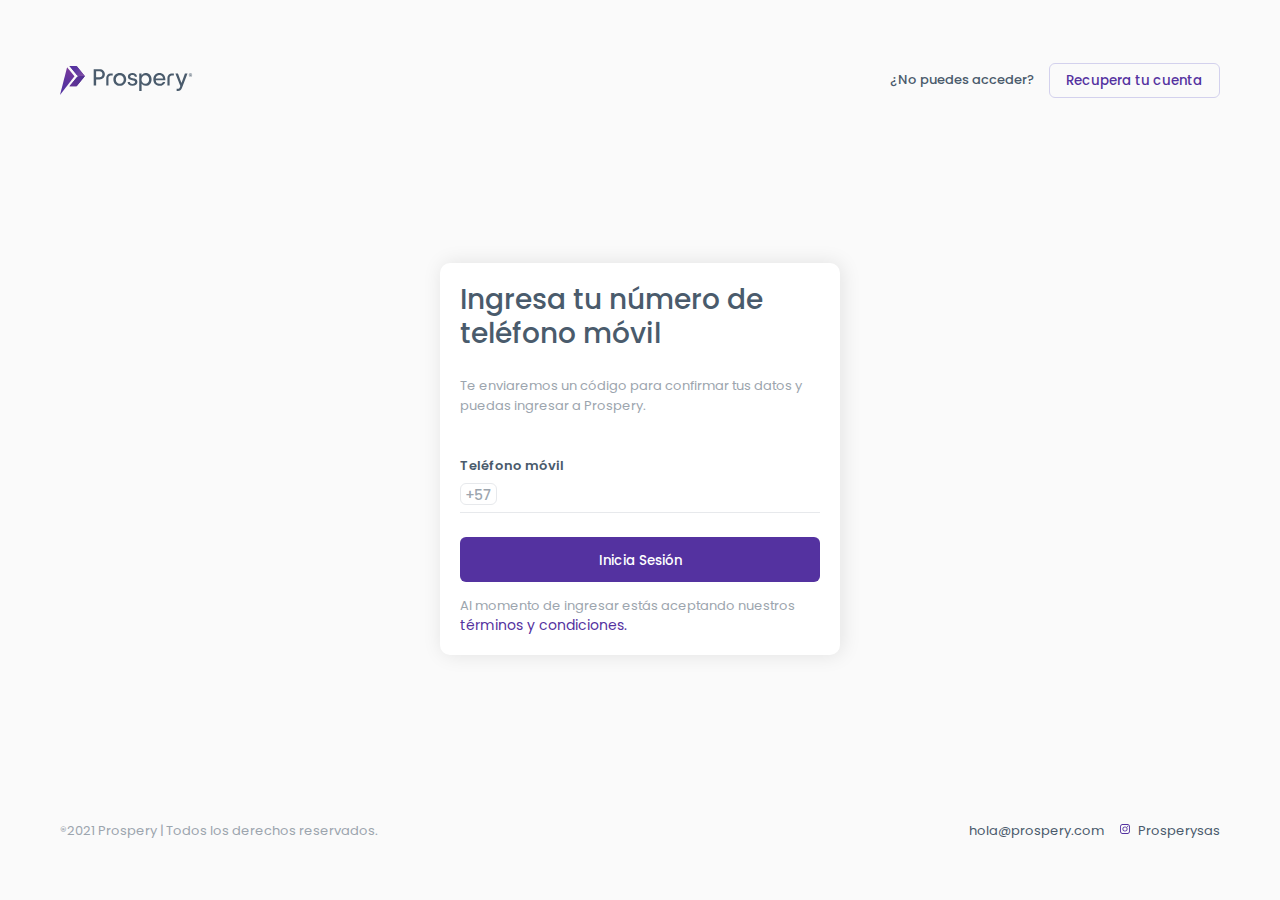
==== commit ee0d70c9: "update: routes protection" ====
--- a/index.html
+++ b/index.html
@@ -1 +1 @@
-<!DOCTYPE html><html lang=""><head><meta charset="utf-8"><meta http-equiv="X-UA-Compatible" content="IE=edge"><meta name="viewport" content="width=device-width,initial-scale=1"><link rel="icon" href="/favicon.ico"><link rel="preconnect" href="https://fonts.gstatic.com" crossorigin><link href="https://fonts.googleapis.com/css2?family=Poppins:ital,wght@0,300;0,400;0,500;0,600;0,700;1,300;1,400;1,500;1,600;1,700&display=swap" rel="stylesheet"><title>Prospery</title><link href="/css/app.7c483787.css" rel="preload" as="style"><link href="/css/chunk-vendors.eae764fe.css" rel="preload" as="style"><link href="/js/app.cd54c278.js" rel="preload" as="script"><link href="/js/chunk-vendors.2486f6cf.js" rel="preload" as="script"><link href="/css/chunk-vendors.eae764fe.css" rel="stylesheet"><link href="/css/app.7c483787.css" rel="stylesheet"></head><body><noscript><strong>We're sorry but Prospery doesn't work properly without JavaScript enabled. Please enable it to continue.</strong></noscript><div id="app"></div><script src="/js/chunk-vendors.2486f6cf.js"></script><script src="/js/app.cd54c278.js"></script></body></html>+<!DOCTYPE html><html lang=""><head><meta charset="utf-8"><meta http-equiv="X-UA-Compatible" content="IE=edge"><meta name="viewport" content="width=device-width,initial-scale=1"><link rel="icon" href="/favicon.ico"><link rel="preconnect" href="https://fonts.gstatic.com" crossorigin><link href="https://fonts.googleapis.com/css2?family=Poppins:ital,wght@0,300;0,400;0,500;0,600;0,700;1,300;1,400;1,500;1,600;1,700&display=swap" rel="stylesheet"><title>Prospery</title><link href="/css/app.ec42b5de.css" rel="preload" as="style"><link href="/css/chunk-vendors.eae764fe.css" rel="preload" as="style"><link href="/js/app.264ce439.js" rel="preload" as="script"><link href="/js/chunk-vendors.2486f6cf.js" rel="preload" as="script"><link href="/css/chunk-vendors.eae764fe.css" rel="stylesheet"><link href="/css/app.ec42b5de.css" rel="stylesheet"></head><body><noscript><strong>We're sorry but Prospery doesn't work properly without JavaScript enabled. Please enable it to continue.</strong></noscript><div id="app"></div><script src="/js/chunk-vendors.2486f6cf.js"></script><script src="/js/app.264ce439.js"></script></body></html>--- a/css/app.ec42b5de.css
+++ b/css/app.ec42b5de.css
@@ -0,0 +1 @@
+.silc-nav{background:#eee}html{font-size:16px}.silc-grid{display:flex;flex-wrap:wrap;margin-left:-20px}.silc-grid--no-gutters{margin-left:0}.silc-grid--justify-center{justify-content:center}.silc-grid--justify-right{justify-content:flex-end}.silc-grid--justify-left{justify-content:flex-start}.silc-grid--justify-between{justify-content:space-between}.silc-grid--align-top{align-items:flex-start}.silc-grid--align-bottom{align-items:flex-end}.silc-grid--align-center{align-items:center}.silc-grid--reverse{flex-direction:row-reverse}@media (min-width:400px){.silc-grid--justify-left-400{justify-content:flex-start}.silc-grid--justify-right-400{justify-content:flex-end}.silc-grid--justify-center-400{justify-content:center}.silc-grid--justify-between-400{justify-content:space-between}.silc-grid--align-top-400{align-items:flex-start}.silc-grid--align-bottom-400{align-items:flex-end}.silc-grid--align-center-400{align-items:center}.silc-grid--reverse-400{flex-direction:row-reverse}}@media (min-width:450px){.silc-grid--justify-left-450{justify-content:flex-start}.silc-grid--justify-right-450{justify-content:flex-end}.silc-grid--justify-center-450{justify-content:center}.silc-grid--justify-between-450{justify-content:space-between}.silc-grid--align-top-450{align-items:flex-start}.silc-grid--align-bottom-450{align-items:flex-end}.silc-grid--align-center-450{align-items:center}.silc-grid--reverse-450{flex-direction:row-reverse}}@media (min-width:550px){.silc-grid--justify-left-550{justify-content:flex-start}.silc-grid--justify-right-550{justify-content:flex-end}.silc-grid--justify-center-550{justify-content:center}.silc-grid--justify-between-550{justify-content:space-between}.silc-grid--align-top-550{align-items:flex-start}.silc-grid--align-bottom-550{align-items:flex-end}.silc-grid--align-center-550{align-items:center}.silc-grid--reverse-550{flex-direction:row-reverse}}@media (min-width:600px){.silc-grid--justify-left-600{justify-content:flex-start}.silc-grid--justify-right-600{justify-content:flex-end}.silc-grid--justify-center-600{justify-content:center}.silc-grid--justify-between-600{justify-content:space-between}.silc-grid--align-top-600{align-items:flex-start}.silc-grid--align-bottom-600{align-items:flex-end}.silc-grid--align-center-600{align-items:center}.silc-grid--reverse-600{flex-direction:row-reverse}}@media (min-width:700px){.silc-grid--justify-left-700{justify-content:flex-start}.silc-grid--justify-right-700{justify-content:flex-end}.silc-grid--justify-center-700{justify-content:center}.silc-grid--justify-between-700{justify-content:space-between}.silc-grid--align-top-700{align-items:flex-start}.silc-grid--align-bottom-700{align-items:flex-end}.silc-grid--align-center-700{align-items:center}.silc-grid--reverse-700{flex-direction:row-reverse}}@media (min-width:800px){.silc-grid--justify-left-800{justify-content:flex-start}.silc-grid--justify-right-800{justify-content:flex-end}.silc-grid--justify-center-800{justify-content:center}.silc-grid--justify-between-800{justify-content:space-between}.silc-grid--align-top-800{align-items:flex-start}.silc-grid--align-bottom-800{align-items:flex-end}.silc-grid--align-center-800{align-items:center}.silc-grid--reverse-800{flex-direction:row-reverse}}@media (min-width:900px){.silc-grid--justify-left-900{justify-content:flex-start}.silc-grid--justify-right-900{justify-content:flex-end}.silc-grid--justify-center-900{justify-content:center}.silc-grid--justify-between-900{justify-content:space-between}.silc-grid--align-top-900{align-items:flex-start}.silc-grid--align-bottom-900{align-items:flex-end}.silc-grid--align-center-900{align-items:center}.silc-grid--reverse-900{flex-direction:row-reverse}}@media (min-width:950px){.silc-grid--justify-left-950{justify-content:flex-start}.silc-grid--justify-right-950{justify-content:flex-end}.silc-grid--justify-center-950{justify-content:center}.silc-grid--justify-between-950{justify-content:space-between}.silc-grid--align-top-950{align-items:flex-start}.silc-grid--align-bottom-950{align-items:flex-end}.silc-grid--align-center-950{align-items:center}.silc-grid--reverse-950{flex-direction:row-reverse}}@media (min-width:1000px){.silc-grid--justify-left-1000{justify-content:flex-start}.silc-grid--justify-right-1000{justify-content:flex-end}.silc-grid--justify-center-1000{justify-content:center}.silc-grid--justify-between-1000{justify-content:space-between}.silc-grid--align-top-1000{align-items:flex-start}.silc-grid--align-bottom-1000{align-items:flex-end}.silc-grid--align-center-1000{align-items:center}.silc-grid--reverse-1000{flex-direction:row-reverse}}@media (min-width:1100px){.silc-grid--justify-left-1100{justify-content:flex-start}.silc-grid--justify-right-1100{justify-content:flex-end}.silc-grid--justify-center-1100{justify-content:center}.silc-grid--justify-between-1100{justify-content:space-between}.silc-grid--align-top-1100{align-items:flex-start}.silc-grid--align-bottom-1100{align-items:flex-end}.silc-grid--align-center-1100{align-items:center}.silc-grid--reverse-1100{flex-direction:row-reverse}}@media (min-width:1200px){.silc-grid--justify-left-1200{justify-content:flex-start}.silc-grid--justify-right-1200{justify-content:flex-end}.silc-grid--justify-center-1200{justify-content:center}.silc-grid--justify-between-1200{justify-content:space-between}.silc-grid--align-top-1200{align-items:flex-start}.silc-grid--align-bottom-1200{align-items:flex-end}.silc-grid--align-center-1200{align-items:center}.silc-grid--reverse-1200{flex-direction:row-reverse}}@media (min-width:1400px){.silc-grid--justify-left-1400{justify-content:flex-start}.silc-grid--justify-right-1400{justify-content:flex-end}.silc-grid--justify-center-1400{justify-content:center}.silc-grid--justify-between-1400{justify-content:space-between}.silc-grid--align-top-1400{align-items:flex-start}.silc-grid--align-bottom-1400{align-items:flex-end}.silc-grid--align-center-1400{align-items:center}.silc-grid--reverse-1400{flex-direction:row-reverse}}@media (min-width:1440px){.silc-grid--justify-left-1440{justify-content:flex-start}.silc-grid--justify-right-1440{justify-content:flex-end}.silc-grid--justify-center-1440{justify-content:center}.silc-grid--justify-between-1440{justify-content:space-between}.silc-grid--align-top-1440{align-items:flex-start}.silc-grid--align-bottom-1440{align-items:flex-end}.silc-grid--align-center-1440{align-items:center}.silc-grid--reverse-1440{flex-direction:row-reverse}}@media (min-width:1600px){.silc-grid--justify-left-1600{justify-content:flex-start}.silc-grid--justify-right-1600{justify-content:flex-end}.silc-grid--justify-center-1600{justify-content:center}.silc-grid--justify-between-1600{justify-content:space-between}.silc-grid--align-top-1600{align-items:flex-start}.silc-grid--align-bottom-1600{align-items:flex-end}.silc-grid--align-center-1600{align-items:center}.silc-grid--reverse-1600{flex-direction:row-reverse}}@media (min-width:1850px){.silc-grid--justify-left-1850{justify-content:flex-start}.silc-grid--justify-right-1850{justify-content:flex-end}.silc-grid--justify-center-1850{justify-content:center}.silc-grid--justify-between-1850{justify-content:space-between}.silc-grid--align-top-1850{align-items:flex-start}.silc-grid--align-bottom-1850{align-items:flex-end}.silc-grid--align-center-1850{align-items:center}.silc-grid--reverse-1850{flex-direction:row-reverse}}.silc-grid__col{flex:0 1 auto;width:100%;box-sizing:border-box;padding-left:20px;margin-top:0;margin-bottom:20px}.silc-grid--no-gutters>.silc-grid__col{padding-left:0}.silc-grid--collapse>.silc-grid__col{margin-bottom:0}.silc-grid__col--auto{width:auto}.silc-grid__col--1{width:8.33333%}.silc-grid__col--2{width:16.66667%}.silc-grid__col--3{width:25%}.silc-grid__col--4{width:33.33333%}.silc-grid__col--5{width:41.66667%}.silc-grid__col--6{width:50%}.silc-grid__col--7{width:58.33333%}.silc-grid__col--8{width:66.66667%}.silc-grid__col--9{width:75%}.silc-grid__col--10{width:83.33333%}.silc-grid__col--11{width:91.66667%}.silc-grid__col--12{width:100%}@media (min-width:400px){.silc-grid__col--auto-400{width:auto}.silc-grid__col--1-400{width:8.33333%}.silc-grid__col--2-400{width:16.66667%}.silc-grid__col--3-400{width:25%}.silc-grid__col--4-400{width:33.33333%}.silc-grid__col--5-400{width:41.66667%}.silc-grid__col--6-400{width:50%}.silc-grid__col--7-400{width:58.33333%}.silc-grid__col--8-400{width:66.66667%}.silc-grid__col--9-400{width:75%}.silc-grid__col--10-400{width:83.33333%}.silc-grid__col--11-400{width:91.66667%}.silc-grid__col--12-400{width:100%}}@media (min-width:450px){.silc-grid__col--auto-450{width:auto}.silc-grid__col--1-450{width:8.33333%}.silc-grid__col--2-450{width:16.66667%}.silc-grid__col--3-450{width:25%}.silc-grid__col--4-450{width:33.33333%}.silc-grid__col--5-450{width:41.66667%}.silc-grid__col--6-450{width:50%}.silc-grid__col--7-450{width:58.33333%}.silc-grid__col--8-450{width:66.66667%}.silc-grid__col--9-450{width:75%}.silc-grid__col--10-450{width:83.33333%}.silc-grid__col--11-450{width:91.66667%}.silc-grid__col--12-450{width:100%}}@media (min-width:550px){.silc-grid__col--auto-550{width:auto}.silc-grid__col--1-550{width:8.33333%}.silc-grid__col--2-550{width:16.66667%}.silc-grid__col--3-550{width:25%}.silc-grid__col--4-550{width:33.33333%}.silc-grid__col--5-550{width:41.66667%}.silc-grid__col--6-550{width:50%}.silc-grid__col--7-550{width:58.33333%}.silc-grid__col--8-550{width:66.66667%}.silc-grid__col--9-550{width:75%}.silc-grid__col--10-550{width:83.33333%}.silc-grid__col--11-550{width:91.66667%}.silc-grid__col--12-550{width:100%}}@media (min-width:600px){.silc-grid__col--auto-600{width:auto}.silc-grid__col--1-600{width:8.33333%}.silc-grid__col--2-600{width:16.66667%}.silc-grid__col--3-600{width:25%}.silc-grid__col--4-600{width:33.33333%}.silc-grid__col--5-600{width:41.66667%}.silc-grid__col--6-600{width:50%}.silc-grid__col--7-600{width:58.33333%}.silc-grid__col--8-600{width:66.66667%}.silc-grid__col--9-600{width:75%}.silc-grid__col--10-600{width:83.33333%}.silc-grid__col--11-600{width:91.66667%}.silc-grid__col--12-600{width:100%}}@media (min-width:700px){.silc-grid__col--auto-700{width:auto}.silc-grid__col--1-700{width:8.33333%}.silc-grid__col--2-700{width:16.66667%}.silc-grid__col--3-700{width:25%}.silc-grid__col--4-700{width:33.33333%}.silc-grid__col--5-700{width:41.66667%}.silc-grid__col--6-700{width:50%}.silc-grid__col--7-700{width:58.33333%}.silc-grid__col--8-700{width:66.66667%}.silc-grid__col--9-700{width:75%}.silc-grid__col--10-700{width:83.33333%}.silc-grid__col--11-700{width:91.66667%}.silc-grid__col--12-700{width:100%}}@media (min-width:800px){.silc-grid__col--auto-800{width:auto}.silc-grid__col--1-800{width:8.33333%}.silc-grid__col--2-800{width:16.66667%}.silc-grid__col--3-800{width:25%}.silc-grid__col--4-800{width:33.33333%}.silc-grid__col--5-800{width:41.66667%}.silc-grid__col--6-800{width:50%}.silc-grid__col--7-800{width:58.33333%}.silc-grid__col--8-800{width:66.66667%}.silc-grid__col--9-800{width:75%}.silc-grid__col--10-800{width:83.33333%}.silc-grid__col--11-800{width:91.66667%}.silc-grid__col--12-800{width:100%}}@media (min-width:900px){.silc-grid__col--auto-900{width:auto}.silc-grid__col--1-900{width:8.33333%}.silc-grid__col--2-900{width:16.66667%}.silc-grid__col--3-900{width:25%}.silc-grid__col--4-900{width:33.33333%}.silc-grid__col--5-900{width:41.66667%}.silc-grid__col--6-900{width:50%}.silc-grid__col--7-900{width:58.33333%}.silc-grid__col--8-900{width:66.66667%}.silc-grid__col--9-900{width:75%}.silc-grid__col--10-900{width:83.33333%}.silc-grid__col--11-900{width:91.66667%}.silc-grid__col--12-900{width:100%}}@media (min-width:950px){.silc-grid__col--auto-950{width:auto}.silc-grid__col--1-950{width:8.33333%}.silc-grid__col--2-950{width:16.66667%}.silc-grid__col--3-950{width:25%}.silc-grid__col--4-950{width:33.33333%}.silc-grid__col--5-950{width:41.66667%}.silc-grid__col--6-950{width:50%}.silc-grid__col--7-950{width:58.33333%}.silc-grid__col--8-950{width:66.66667%}.silc-grid__col--9-950{width:75%}.silc-grid__col--10-950{width:83.33333%}.silc-grid__col--11-950{width:91.66667%}.silc-grid__col--12-950{width:100%}}@media (min-width:1000px){.silc-grid__col--auto-1000{width:auto}.silc-grid__col--1-1000{width:8.33333%}.silc-grid__col--2-1000{width:16.66667%}.silc-grid__col--3-1000{width:25%}.silc-grid__col--4-1000{width:33.33333%}.silc-grid__col--5-1000{width:41.66667%}.silc-grid__col--6-1000{width:50%}.silc-grid__col--7-1000{width:58.33333%}.silc-grid__col--8-1000{width:66.66667%}.silc-grid__col--9-1000{width:75%}.silc-grid__col--10-1000{width:83.33333%}.silc-grid__col--11-1000{width:91.66667%}.silc-grid__col--12-1000{width:100%}}@media (min-width:1100px){.silc-grid__col--auto-1100{width:auto}.silc-grid__col--1-1100{width:8.33333%}.silc-grid__col--2-1100{width:16.66667%}.silc-grid__col--3-1100{width:25%}.silc-grid__col--4-1100{width:33.33333%}.silc-grid__col--5-1100{width:41.66667%}.silc-grid__col--6-1100{width:50%}.silc-grid__col--7-1100{width:58.33333%}.silc-grid__col--8-1100{width:66.66667%}.silc-grid__col--9-1100{width:75%}.silc-grid__col--10-1100{width:83.33333%}.silc-grid__col--11-1100{width:91.66667%}.silc-grid__col--12-1100{width:100%}}@media (min-width:1200px){.silc-grid__col--auto-1200{width:auto}.silc-grid__col--1-1200{width:8.33333%}.silc-grid__col--2-1200{width:16.66667%}.silc-grid__col--3-1200{width:25%}.silc-grid__col--4-1200{width:33.33333%}.silc-grid__col--5-1200{width:41.66667%}.silc-grid__col--6-1200{width:50%}.silc-grid__col--7-1200{width:58.33333%}.silc-grid__col--8-1200{width:66.66667%}.silc-grid__col--9-1200{width:75%}.silc-grid__col--10-1200{width:83.33333%}.silc-grid__col--11-1200{width:91.66667%}.silc-grid__col--12-1200{width:100%}}@media (min-width:1400px){.silc-grid__col--auto-1400{width:auto}.silc-grid__col--1-1400{width:8.33333%}.silc-grid__col--2-1400{width:16.66667%}.silc-grid__col--3-1400{width:25%}.silc-grid__col--4-1400{width:33.33333%}.silc-grid__col--5-1400{width:41.66667%}.silc-grid__col--6-1400{width:50%}.silc-grid__col--7-1400{width:58.33333%}.silc-grid__col--8-1400{width:66.66667%}.silc-grid__col--9-1400{width:75%}.silc-grid__col--10-1400{width:83.33333%}.silc-grid__col--11-1400{width:91.66667%}.silc-grid__col--12-1400{width:100%}}@media (min-width:1440px){.silc-grid__col--auto-1440{width:auto}.silc-grid__col--1-1440{width:8.33333%}.silc-grid__col--2-1440{width:16.66667%}.silc-grid__col--3-1440{width:25%}.silc-grid__col--4-1440{width:33.33333%}.silc-grid__col--5-1440{width:41.66667%}.silc-grid__col--6-1440{width:50%}.silc-grid__col--7-1440{width:58.33333%}.silc-grid__col--8-1440{width:66.66667%}.silc-grid__col--9-1440{width:75%}.silc-grid__col--10-1440{width:83.33333%}.silc-grid__col--11-1440{width:91.66667%}.silc-grid__col--12-1440{width:100%}}@media (min-width:1600px){.silc-grid__col--auto-1600{width:auto}.silc-grid__col--1-1600{width:8.33333%}.silc-grid__col--2-1600{width:16.66667%}.silc-grid__col--3-1600{width:25%}.silc-grid__col--4-1600{width:33.33333%}.silc-grid__col--5-1600{width:41.66667%}.silc-grid__col--6-1600{width:50%}.silc-grid__col--7-1600{width:58.33333%}.silc-grid__col--8-1600{width:66.66667%}.silc-grid__col--9-1600{width:75%}.silc-grid__col--10-1600{width:83.33333%}.silc-grid__col--11-1600{width:91.66667%}.silc-grid__col--12-1600{width:100%}}@media (min-width:1850px){.silc-grid__col--auto-1850{width:auto}.silc-grid__col--1-1850{width:8.33333%}.silc-grid__col--2-1850{width:16.66667%}.silc-grid__col--3-1850{width:25%}.silc-grid__col--4-1850{width:33.33333%}.silc-grid__col--5-1850{width:41.66667%}.silc-grid__col--6-1850{width:50%}.silc-grid__col--7-1850{width:58.33333%}.silc-grid__col--8-1850{width:66.66667%}.silc-grid__col--9-1850{width:75%}.silc-grid__col--10-1850{width:83.33333%}.silc-grid__col--11-1850{width:91.66667%}.silc-grid__col--12-1850{width:100%}}body{background-color:#fafafa;color:#4a5b6c}body,input[type=address],input[type=date],input[type=tel],input[type=text],select{font-family:Poppins,sans-serif;line-height:1.2}.h1,h1{font-weight:500;font-size:1.25rem;color:#4a5b6c}.h1 strong.purple,h1 strong.purple{color:#5432a0}.h1--medium,h1--medium{font-size:1.5rem}@media (min-width:600px){.h1,h1{font-size:1.75rem}}.h1.h1--small,h1.h1--small{font-size:1.375rem}.h2,h2{font-size:1.25rem;font-weight:500}.h2,.h3,h2,h3{line-height:1;color:#4a5b6c;padding-top:.25rem}.h3,h3{font-size:.875rem;font-weight:700}.p,p,p strong{font-size:.8125rem;line-height:1.3;color:#9ca5ae;padding-top:.125rem}.p a:after,p a:after,p strong a:after{transform:scaleX(0)}.p.paragraph--dark,p.paragraph--dark,p strong.paragraph--dark{color:#4a5b6c;font-weight:500}.p.paragraph--dark strong,p.paragraph--dark strong,p strong.paragraph--dark strong{color:#4a5b6c}.p.paragraph--purple,p.paragraph--purple,p strong.paragraph--purple{color:#5432a0;font-weight:700}.p.paragraph--large,p.paragraph--large,p strong.paragraph--large{font-size:.875rem}@media (min-width:600px){.p,p,p strong{font-size:.8125rem;line-height:1.5}}.label,label{font-size:.75rem;line-height:1rem}.label.label--checkbox,label.label--checkbox{font-size:.75rem;color:#9ca5ae}.label.label--input,label.label--input{position:relative;font-weight:600;font-size:.8125rem;color:#4a5b6c}li{list-style:none}.a,a,li{text-decoration:none}.a,a{position:relative;font-size:.875rem;line-height:.875rem;color:#5432a0;cursor:pointer}.a:after,a:after{content:"";display:block;position:absolute;bottom:-.125rem;left:0;width:100%;height:.0625rem;transform:scaleX(1);transition:transform .3s;background-color:#5432a0}.a:hover:after,a:hover:after{transform:scaleX(1.1)}input{font-family:Poppins,sans-serif;font-weight:500;color:#4a5b6c}.main-container{padding:1rem;margin:0 auto}@media (min-width:700px){.main-container{padding:2rem}}@media (min-width:1000px){.main-container{padding:3.75rem}}.dashboard__main-container{display:flex;justify-content:space-between;width:100%;height:100%}.component-spacer{margin-bottom:1rem}@media (min-width:800px){.component-spacer{margin-bottom:2rem}}.outer-pad,.outer-pad.outer-pad--small{padding:1rem}.outer-pad.outer-pad--extra-small{padding:.75rem}@media (min-width:800px){.outer-pad{padding:1.25rem}.outer-pad.outer-pad--extra-small{padding:1rem}.outer-pad.outer-pad--small{padding:1.25rem}.outer-pad.outer-pad--medium{padding:1.5rem}}.vertical-margin__small{margin-bottom:.5rem}.vertical-margin__medium{margin-bottom:1rem}.vertical-margin__large{margin-bottom:1.5rem}.tooltip{position:relative;display:inline-block;margin-left:.1875rem}.tooltip svg circle{fill:#9ca5ae;transition:background-color .3s}.tooltip .tooltiptext{position:absolute;left:20px;visibility:hidden;width:120px;background-color:#5432a0;color:#fff;opacity:0;text-align:center;border-radius:6px;padding:5px 0;z-index:1;transition:opacity .3s}a.custom-link:after{display:none}.tooltip:hover svg circle{fill:#5432a0}.tooltip:hover .tooltiptext{opacity:1;visibility:visible}input[type=date],input[type=tel]{-webkit-appearance:none;background-color:transparent;color:#4a5b6c}input[type=date]::-moz-placeholder,input[type=tel]::-moz-placeholder{color:#4a5b6c}input[type=date]:-ms-input-placeholder,input[type=tel]:-ms-input-placeholder{color:#4a5b6c}input[type=date]::placeholder,input[type=tel]::placeholder{color:#4a5b6c}.phone__country-indicator{display:inline-block;position:absolute;bottom:.5rem;left:1.25rem;margin-right:.5rem;font-size:.875rem;font-weight:500;color:#9ca5ae;padding:.0625rem .25rem;padding-top:.1875rem;border:1px solid #e7e9ec;border-radius:6px}.input__tel{padding-left:3rem}input::-moz-placeholder{color:#9ca5ae;font-weight:400;font-size:.9375rem}input:-ms-input-placeholder{color:#9ca5ae;font-weight:400;font-size:.9375rem}input::placeholder{color:#9ca5ae;font-weight:400;font-size:.9375rem}input[type=date]{color:#9ca5ae;line-height:1;font-weight:400;font-size:.9375rem;display:inline-block}input[type=date].date--filled{color:#4a5b6c;font-weight:600}input::-webkit-inner-spin-button,input::-webkit-outer-spin-button{-webkit-appearance:none;margin:0}input[type=number]{-moz-appearance:textfield}input[type=date]::-webkit-calendar-picker-indicator,input[type=date]::-webkit-inner-spin-button{display:none;-webkit-appearance:none}input:-webkit-autofill,input:-webkit-autofill:active,input:-webkit-autofill:focus,input:-webkit-autofill:hover{-webkit-transition:background-color 5000s ease-in-out 0s;transition:background-color 5000s ease-in-out 0s}input:-webkit-autofill,input:-webkit-autofill:focus{-webkit-box-shadow:0 0 0 50px #fff inset;-webkit-text-fill-color:#4a5b6c}.fade-enter-active,.fade-leave-active{transition:all .3s ease}.fade-enter-from{transform:translateX(10px);opacity:0}.fade-leave-to{opacity:0}.silc-grid--relative{position:relative}.silc-grid--justify-right{text-align:right}.silc-grid__col--last-row{margin-bottom:0}.login{display:flex;width:100%;min-height:100vh;justify-content:space-between;flex-direction:column}.login__header{min-height:2.5rem}.login__header .button.button--recovery{padding:.625rem;height:auto}@media (min-width:600px){.login__header .button.button--recovery{margin-left:.5rem;padding:.625rem 1rem}}.login__footer,.login__header{width:100%}.contact,.login__footer,.login__header{display:flex;justify-content:space-between;align-items:center}.contact p{color:#4a5b6c}.contact__instagram{display:flex;align-items:center;margin-left:1rem}.contact__instagram:after{display:none}.contact__instagram svg{margin-right:.5rem}.login__footer{flex-wrap:wrap}a.nav:after{content:none}.nav{display:flex;align-items:center;justify-content:center}.nav p{display:none;padding:.25rem .375rem .25rem .375rem;vertical-align:middle}@media (min-width:700px){.nav p{display:inline-block}}.nav .button--small{margin:0}.credit-card__content-table{margin-top:2rem;border:.0625rem solid #e7e9ec;border-radius:.625rem}.credit-card__table-data{display:flex;justify-content:space-between;flex-wrap:wrap;width:100%}.table-data__element{width:50%;margin-top:1.25rem}.dashboard-container{display:flex;flex-direction:column;justify-content:space-between}@media (min-width:600px){.dashboard-container{overflow-y:hidden;flex-direction:row;height:100vh}}.dashboard-content{display:flex;flex:2;width:100%}@media (min-width:600px){.dashboard-content{overflow-y:auto}}.dashboard-view{display:flex;position:relative;flex-direction:column;width:100%;height:100%;margin:0 auto;max-width:80.625rem}.empty-state__image-wrapper{margin-top:-5rem}.prestamos-list__container .h1,.prestamos-list__container p{text-align:center}.prestamos-list__container .h1{margin-bottom:1.5rem}.prestamos-list__container #circlePath{fill:linear-gradient(90deg,#60bfea,#9dd3ee)}.prestamos-list__container--empty{display:flex;align-items:center;flex-grow:1}.prestamos-list__container--empty .prestamos__section{height:auto;margin-top:-5rem}.dashboard__header{position:relative;display:flex;align-items:center;justify-content:space-between;top:0;left:0;width:100%;margin:.5rem 0 1rem 0}.dashboard__header .h1{margin-bottom:0}.dashboard__header--button{display:flex;justify-content:space-between;align-items:flex-start;width:auto}.dashboard__header--button .button{margin-top:0}.button.button--prestamo{position:absolute;display:flex;justify-content:center;align-items:center;right:0;font-size:.875rem;border-radius:3.125rem;color:transparent;width:2.8125rem;padding:0;overflow:hidden}.button.button--prestamo span{display:none;padding-top:.125rem}.button.button--prestamo:after{content:"+";display:block;position:absolute;top:50%;left:50%;transform:translateX(-50%) translateY(-50%);margin-top:0;padding-top:.125rem;color:#fff;font-size:1.25rem;vertical-align:middle}@media (min-width:800px){.button.button--prestamo{padding:.375rem .25rem;padding-top:.4375rem;border-radius:.375rem;color:#fff;height:2.1875rem;min-width:11.25rem}.button.button--prestamo:after{position:relative;display:inline-block;margin-top:0;margin-left:.5rem;padding-top:.125rem;transform:none;top:auto;left:auto}.button.button--prestamo span{display:inline-block}}.prestamos__item-wrapper{max-width:18.75rem;margin:0 auto}.prestamos__section{display:flex;justify-content:center;width:100%}.prestamos__list-wrapper{display:inline-block;width:100%;margin:0 auto}.request__view .dashboard-card{height:auto}.request__view .dashboard-card .dashboard-card__list-item{margin-bottom:2rem;position:relative}.request__view .dashboard-card .dashboard-card__list-item:last-of-type{margin-bottom:1rem}.request__view .dashboard-card .dashboard-card__list-item:last-of-type:after{content:none}.request__view .dashboard-card .dashboard-card__content-wrapper{width:100%}.request__view .dashboard-card .dashboard-card__content-wrapper .button{margin-top:1rem;width:100%}.request__view .dashboard-card .dashboard-card__list-item:after{content:"";display:block;position:absolute;bottom:-1rem;width:100%;height:.0625rem;background-color:#e7e9ec}.request__form-control{margin-top:1.875rem}.request__inner-wrapper{width:100%}.request__input-wrapper{display:flex;position:relative;margin-top:1rem}.request__input-wrapper .request__datepicker-icon{position:absolute;display:block;color:#4a5b6c;top:50%;right:.625rem;transform:translateY(-50%);font-size:1.375rem;pointer-events:none}.request__input-wrapper .request__form-number{position:absolute;top:50%;left:50%;transform:translateX(-50%) translateY(-40%);color:#4a5b6c;font-size:.875rem;font-weight:500;pointer-events:none}.request__input-wrapper:first-of-type{margin-bottom:1rem}.request__form-input{flex-grow:2;height:2.8125rem;border:.0625rem solid #e7e9ec;padding:0 1rem;margin:0 .5rem;border-radius:.375rem;text-align:center}.request__form-input.request__form-input--filled{border-color:#5432a0;color:#4a5b6c}.request__form-input.request__form-input--hidden-number[type=number]{color:transparent}.request__form-input[type=number]{color:#4a5b6c}.request__form-input.request__form-input--date{position:relative;text-align:left;margin:0}.request__form-input::-moz-placeholder{color:#4a5b6c}.request__form-input:-ms-input-placeholder{color:#4a5b6c}.request__form-input::placeholder{color:#4a5b6c}.request__form-input::-webkit-inner-spin-button,.request__form-input::-webkit-input-placeholder{display:none}.button.request__form-button{min-width:2.8125rem;height:2.8125rem;padding:0;margin-top:0;background-color:transparent;border:.0625rem solid #d3d1ed;color:#5432a0;font-size:1.5rem;font-weight:200}.button.request__form-button:hover{background-color:transparent}@media (min-width:800px){.button.request__form-button{padding-top:.25rem}}input[type=text]{font-family:Poppins,sans-serif;color:#4a5b6c;font-weight:500;font-size:.875rem}.pay-loan__view .silc-grid .dashboard-card{height:auto}.pay-loan__view .silc-grid .dashboard-card.dashboard-card--manual-payment .dashboard-card__content{margin:1.5rem 0}.pay-loan__view .silc-grid .dashboard-card.dashboard-card--manual-payment .dashboard-card__header{margin-bottom:0}.pay-loan__view .silc-grid .dashboard-card.dashboard-card--manual-payment .dashboard-card__content:after{display:none}.dashboard-card__list-wrapper{width:100%}.dashboard-card__list-item{display:flex;justify-content:space-between;margin-bottom:1rem}.dashboard-card__list-item:last-of-type{margin-bottom:0}.dashboard-card__list-item p{font-size:.75rem}.dashboard-card__list-item .inline-icon__wrapper p{margin-left:0}.manual-pay__view .dashboard-card__content:first-of-type{margin-left:-1.25rem;width:auto;justify-content:center}@media (min-width:600px){.manual-pay__view .dashboard-card__content:first-of-type{justify-content:space-between}}.manual-pay__account-wrapper{display:flex;justify-content:space-between;width:100%;min-width:20.625rem;padding-left:1.25rem}.manual-pay__account-wrapper:first-of-type{margin-bottom:1rem}@media (min-width:1100px){.manual-pay__account-wrapper{width:50%;margin-bottom:0}}.manual-pay__instructions{font-size:.75rem;margin-bottom:1.5rem}.manual-pay__account-option{display:flex;flex-direction:column;justify-content:space-between;align-items:center;width:100%;height:10rem;min-height:8.5rem;border:1px solid #e7e9ec;border-radius:.625rem}.manual-pay__account-image{height:1.25rem}.manual-pay__account-image--bancolombia{transform-origin:bottom;transform:scale(1.3)}.manual-pay__details-content,.manual-pay__payment-details{width:100%}.manual-pay__details-item{display:flex;justify-content:space-between;width:100%}.manual-pay__details-item .inline-icon__wrapper p{margin-left:0}.manual-pay__footer:before{content:"";display:block;position:relative;margin:1.25rem 0;width:100%;height:.0625rem;background-color:#e7e9ec}.manual-pay__item-label{font-weight:500;color:#4a5b6c}.manual-pay__total-number{font-weight:700;font-size:1rem;color:#4a5b6c}.manual-pay__footer-actions{flex-wrap:wrap}.manual-pay__footer-actions .inline-icon__wrapper{flex:2;margin-right:2rem;margin-bottom:1rem;max-width:31.25rem;min-width:18.75rem;align-items:flex-start}.manual-pay__footer-actions .inline-icon__wrapper svg{margin-right:.5rem}.manual-pay__footer-actions .inline-icon__wrapper .manual-pay__footer-text{color:#4a5b6c;font-size:.75rem}.manual-pay__footer-actions .button{flex:1;max-width:25rem;min-width:18.75rem;padding:.75rem 2rem;margin-right:0}@media (min-width:1100px){.manual-pay__footer-actions .inline-icon__wrapper{align-items:center;margin-bottom:0}}.my-account .dashboard-card{position:relative}@media (min-width:600px){.my-account .dashboard-card{margin-top:0}}.my-account .account-info .account-info__content{display:block;margin-left:.5rem}.account-form,.account-form__button{width:100%}@media (min-width:800px){.account-form__button{width:auto;bottom:1.25rem;right:1.25rem}}.account__alert.alert .form__card{max-width:100%}.account-form__toggle{display:flex;align-items:center}.account-form__toggle--active .account-form__toggle-icon{background-color:#5432a0;border-right:4px solid #5432a0;border-left:4px solid #5432a0}.account-form__toggle--active .account-form__toggle-icon:after{left:100%;transform:translateX(-100%) translateY(-50%)}.account-form__toggle-icon{position:relative;width:2.375rem;height:1.5rem;border-radius:25px;background-color:#e7e9ec;border-right:4px solid #e7e9ec;border-left:4px solid #e7e9ec;transition:background-color .3s,border .3s}.account-form__toggle-icon:after{content:"";display:block;position:absolute;left:0;top:50%;width:.9375rem;height:.9375rem;transform:translateY(-50%) translateX(0);background-color:#fff;border-radius:50%;box-shadow:0 2px 20px 2px rgba(0,0,0,.2);transition:left .3s,transform .3s}.account-form__toggle-description{padding-top:.125rem;margin-left:1rem}.dashboard-view__wrapper{height:100%}.dashboard-view__empty-state{display:flex;flex-direction:column;justify-content:center;height:100%;max-width:17.8125rem;margin:0 auto;text-align:center}.dashboard-view__empty-state .h1{margin-bottom:1.5rem}.dashboard-view__empty-state p{font-size:.8125rem;line-height:1.4}.dashboard-view__empty-state .empty-state__image-wrapper{margin-bottom:1.5rem}@media (min-width:600px){.dashboard-view__empty-state{max-width:22.8125rem}}.dashboard-card__actions{display:flex}button.dashboard-card__actions-button{background-color:transparent}button.dashboard-card__actions-button:first-of-type{margin-right:.5rem}button.dashboard-card__actions-button svg.icon-svg:first-of-type{margin-right:0}.dashboard-card.dashboard-card--personal-reference h2.dashboard-card__title{font-size:1rem;margin-bottom:.5rem;font-weight:500}.dashboard-card.dashboard-card--personal-reference p{font-size:.8125rem;font-weight:400}.dashboard-card.dashboard-card--personal-reference .dashboard-card__content{margin-top:1rem}.dashboard-card.dashboard-card--personal-reference .dashboard-card__label{font-size:.6875rem;margin-bottom:.5rem}.dashboard-card.dashboard-card--personal-reference .dashboard-card__number{font-weight:500;font-size:.8125rem}.personal-reference__relation{font-size:.8125rem}.silc-grid__col>.dashboard-card__header{margin-bottom:0}.button,button{font-family:Poppins;cursor:pointer}.button{height:2.8125rem;font-weight:500;background-color:#5432a0;border:none;border-radius:.375rem;color:#fff;padding:.75rem 1.375rem .625rem 1.375rem;transition:background-color .3s}.button:hover{background-color:#6339bf}.button.button--bordered{background-color:transparent;border:1px solid #9ca5ae;color:#9ca5ae}.button--spaced-top{margin-top:1rem}.button.button--tight{padding:.625rem 1.75rem;padding-top:.75rem}.button.button--large{padding:.75rem 2.875rem .625rem 2.875rem}.button.button--large.button--wide{width:100%}.button.button--small{line-height:.8125rem;padding:.25rem .375rem .25rem .375rem;background-color:transparent;border:.0625rem solid #d3d1ed;border-color:#d3d1ed;color:#5432a0}.button.button--small.button--red{background-color:transparent;border-color:#ffd9d9;color:#fd5757}.button.button--small.button--disabled{background-color:transparent;border-color:#e7e9ec;color:#e7e9ec}.button.button--gray{border:.0625rem solid #e7e9ec;background-color:#fff;color:#4a5b6c}.button.button--disabled{background-color:#e7e9ec}.button.close{position:relative;background-color:transparent;margin:0;padding:0;width:1.5625rem;height:1.5625rem;border:.0625rem solid #e7e9ec}.button.close:after,.button.close:before{content:"";display:block;position:absolute;top:50%;left:50%;width:.875rem;height:.125rem;background-color:#9ca5ae}.button.close:before{transform:translateX(-50%) translateY(-50%) rotate(45deg)}.button.close:after{transform:translateX(-50%) translateY(-50%) rotate(-45deg)}.button.close.alert__button{position:relative;top:auto;right:auto}.sign-in{position:relative}.sign-up{width:100%}.form__card{position:relative;display:flex;max-width:25rem;flex-direction:column;margin:2rem auto;border-radius:.625rem;box-shadow:.125rem 0 1.25rem rgba(20,20,20,.1);background-color:#fff}.form__card.form__card--large{width:100%;max-width:46.875rem;padding:1.25rem}.form__card button:not(.close){margin-top:1.5rem}@media (min-width:800px){.form__card{margin:5rem auto}}.form__fieldset{position:relative}.form__fieldset .phone__country-indicator{left:0}.form__card-fields{margin-bottom:.75rem}.form__card-description{margin-bottom:2.5rem}form fieldset{border:none}.select-standard,input{margin-top:.4375rem;width:100%;height:2rem;padding:0 0 .75rem 0;border:none;border-bottom:.0625rem solid #e7e9ec;margin-bottom:2.5rem;transition:border .3s;color:#4a5b6c;font-size:1rem}.select-standard:last-of-type,input:last-of-type{margin-bottom:0}.select-standard:focus,input:focus{border-color:#5432a0}.select-standard:focus.form__card-fields--failed,input:focus.form__card-fields--failed{border-color:#fd5757}.form__card-header{display:flex;justify-content:space-between;max-width:21.875rem;margin-bottom:.75rem}@media (min-width:600px){.form__card-header{margin-bottom:1.5rem}}.sign-up .form__card-header{align-items:center}.form__card-footer p{text-align:left}.form__card-field{height:1.5rem}input.form__card-fields--failed{border-color:#fd5757}.checkbox__container{display:block;margin-top:1.5rem;position:relative;padding-left:35px;pointer-events:none;-webkit-user-select:none;-moz-user-select:none;-ms-user-select:none;user-select:none}.pay-loan__view .checkbox__container{pointer-events:auto}.checkbox__container p{padding-top:.1rem}.checkbox__container input{position:absolute;opacity:0;height:0;width:0}.pay-loan__view .checkbox__container input{top:0;left:0;width:1.5rem;height:1.5rem;margin-top:0}.checkmark{position:absolute;top:0;left:0;height:23px;width:23px;border-radius:50%;border:.0625rem solid #e7e9ec}.checkbox__container:hover input~.checkmark,.checkmark{background-color:#fff}.checkbox__container input:checked~.checkmark{border:1px solid #5432a0}.checkmark:after{content:"";position:absolute;display:none}.checkbox__container input:checked~.checkmark:after{display:block}.checkbox__container .checkmark:after{left:50%;top:50%;width:80%;height:80%;background-color:#5432a0;border-radius:50%;transform:translateX(-50%) translateY(-50%)}.form__password-wrapper{position:relative;margin-top:1rem}.icons__wrapper{display:flex;align-items:center;bottom:.5rem;right:0}.icons__wrapper,.icons__wrapper .icon__hide-password{position:absolute}.icons__wrapper .icon__delete-text+.hide-password,.icons__wrapper .icon__delete-text+.show-password,.icons__wrapper .show-password+.hide-password{margin-left:.5rem}input::-ms-clear,input::-ms-reveal{display:none}input[type=password]::-webkit-contacts-auto-fill-button,input[type=password]::-webkit-credentials-auto-fill-button{visibility:hidden;display:none!important;pointer-events:none;height:0;width:0;margin:0}.code-verification .h1{margin-bottom:2rem}.code-verification .form__card-footer p{font-size:.75rem;text-align:left}.code-verification .form__card-footer p a{font-size:.75rem}.sign-up__title{position:relative;font-size:1rem;text-align:center;margin-top:2rem;margin-bottom:2rem;max-width:21.875rem;width:80%}.sign-up__title .line{position:relative;display:flex;justify-content:space-evenly;width:90%;height:.125rem;background-color:#9ca5ae;margin:0 auto;margin-top:1rem}.sign-up__title .line__progress{position:absolute;top:0;left:0;width:100%;height:100%;background-color:#5432a0;transition:transform 1.5s ease-in-out;transform:scaleX(.2);transform-origin:left}.sign-up__title .line__dot{box-sizing:content-box;position:relative;top:50%;width:.5rem;height:.5rem;border-radius:50%;transform-origin:center center;transform:translateY(-50%) scale(.5);background-color:#9ca5ae;border:2px solid #fafafa;transition:background-color .3s 1.2s,transform .3s 1.2s}.sign-up__title .line__dot.line__dot--active{background-color:#5432a0;transform:translateY(-50%) scale(1)}@media (min-width:800px){.sign-up__title{position:absolute;top:3rem;font-size:1.5rem;margin-top:0}}.pass-input__wrapper{position:relative;margin-top:1.5rem}.pass-input__wrapper svg{position:absolute;right:.5rem}.form__card-timer{display:flex;margin-bottom:2.5rem}.footer__timer{color:#5432a0;margin-right:1rem}.personal-data .form__card-field{margin-bottom:0}.personal-data .form__card-fields{display:flex;flex-direction:column}.personal-data button{align-self:flex-end;margin-bottom:0}.datepicker,.take-photo{position:fixed;top:0;left:0;width:100vw;height:100vh;overflow:hidden;background:rgba(0,0,0,.45)}.datepicker,.take-photo,.take-photo__camera{display:flex;align-items:center;justify-content:center}.take-photo__camera{width:95%;background-color:#fff;border-radius:.625rem;flex-direction:column;position:relative;padding:1.25rem}@media (min-width:550px){.take-photo__camera{width:34.375rem;min-height:37.5rem}}.take-photo__camera .take-photo__header{font-size:1.25rem;align-self:flex-start;margin-bottom:1.5rem}.take-photo__camera .paragraph--light{padding:1.25rem;font-size:.6875rem;text-align:center}.camera-video{background-color:#9ca5ae;border-radius:.625rem}.button.close{position:absolute;top:1.25rem;right:1.25rem}.camera-shoot{opacity:1;margin-bottom:1.25rem;transition:opacity .3s}.camera-shoot--disabled{pointer-events:none;opacity:.4}.video-container{position:relative}.video-container:before{position:absolute;content:"";height:142px;width:260px;top:50%;left:50%;transform:translateX(-50%) translateY(-50%);z-index:1;border-radius:.625rem;background-color:transparent;border:1px solid #fff}@media (min-width:450px){.video-container:before{height:200px;width:331px}}.video-container__selfie:before{position:absolute;content:"";width:6.25rem;height:8.0625rem;top:33%;left:50%;transform:translateX(-50%);z-index:1;border-radius:45%;background-color:transparent;border:1px solid #fff}@media (min-width:450px){.video-container__selfie:before{width:9.375rem;height:11.375rem;top:28%}}.camera-box{margin-bottom:1rem}.camera-button{margin-bottom:.625rem;opacity:1}.camera-button--disabled{opacity:.1;pointer-events:none}.photo-footer{margin-bottom:1.5rem}.photo-footer__header{text-align:center}.photo-footer .photo-footer__button-container{display:flex;flex-wrap:wrap;justify-content:center;width:100%}.photo-footer__button{display:block;width:15.3125rem;font-size:.75rem;margin-bottom:1rem}.photo-footer__button:first-of-type{margin-right:.625rem}.photo-footer .button.close{top:1.25rem;right:1.25rem}.alert{position:absolute;left:50%;bottom:0;margin-top:1.5rem;transform:translateX(-50%) translateY(30%);width:100%}.alert .alert__text,.alert .alert__text-strong{font-size:.75rem;line-height:1.2;width:85%;color:#4a5b6c;font-weight:500;padding-top:.375rem}.alert .alert__text .alert__text-strong.error{color:#fd5757}.alert .alert__text .alert__text-strong.success{color:#5432a0}.alert .form__card{display:flex;flex-direction:row;justify-content:space-between;margin:0 auto}.alert.account__alert{position:relative;bottom:0;margin-top:0}.form__card--centered{align-items:center}.form__card--centered .form__card--frame{text-align:center;display:flex;flex-direction:column;align-items:center;max-width:36.6875rem;min-height:25rem}.form__card--centered .form__card__content{margin-bottom:1.5rem}.form__card--centered .form__card-header .h1{text-align:center;font-size:1.5rem;margin-top:1.5rem}.upload-id .form__card-header{max-width:25rem}.id-image{width:11.5625rem;height:11.5625rem;background-image:url(../img/id-img.619222e0.png);background-repeat:no-repeat;background-size:11.5625rem 11.5625rem;margin-bottom:1.5rem}.form-card__footer{display:flex;flex-wrap:wrap;justify-content:center;align-items:center;width:100%}.form-card__footer .form-card__footer-info{display:flex;align-items:center;width:100%;margin-bottom:1.5rem}@media (min-width:600px){.form-card__footer .form-card__footer-info{width:60%;margin-bottom:0}}.form-card__footer .form-card__footer-info p{font-size:.75rem}.form-card__footer .form-card__footer-info .icon-svg,.form-card__footer .form-card__footer-info p{margin-right:1rem}.form-card__footer .form-card__footer-info .icon-svg{min-width:1.5rem;height:1.5rem}.form__card .form-card__footer .button{margin-top:0;margin-right:0}@media (min-width:600px){.form-card__footer{justify-content:space-between}}.personal-data .alert-wrapper{position:relative}.personal-data .alert__button{position:relative;top:-.125rem;right:unset}.personal-data .silc-grid .tooltip{top:.0625rem}.complete-user-data__container{min-height:32.25rem;display:flex;align-items:center;justify-content:center;flex-direction:column}.personal-data__password-instruction{position:absolute;bottom:-3.125rem}select::-ms-expand{display:none}select{outline:none;-webkit-appearance:none;-moz-appearance:none;appearance:none;background-color:transparent;border:none;padding:0 1em 0 0;margin:0;width:100%;font-family:inherit;font-size:inherit;cursor:inherit;line-height:inherit}.select{display:flex;flex-direction:column;position:relative}.select:after{content:"";display:inline-block;position:absolute;bottom:1.125rem;right:.25rem;width:8px;height:8px;border-right:.125rem solid #4a5b6c;border-bottom:.125rem solid #4a5b6c;transform:rotate(45deg);pointer-events:none}.add__id-button__wrapper input[type=file],.add__selfie-button__wrapper input[type=file]{position:absolute;top:0;left:0;width:100%;height:100%;opacity:0;cursor:pointer}.add__id-button__wrapper button.button--small,.add__selfie-button__wrapper button.button--small{margin-top:.5rem;padding:.25rem .375rem .25rem .375rem;height:auto;font-size:.75rem}.add__id-button__wrapper p,.add__selfie-button__wrapper p{font-size:.75rem;line-height:1.2}.add__id-button__wrapper{position:relative;display:flex;margin-top:.75rem;padding:1.25rem;border:.0625rem solid #e7e9ec;border-radius:.625rem;max-width:auto}@media (min-width:600px){.add__id-button__wrapper{max-width:21.375rem}}@media (min-width:800px){.add__id-button__wrapper{max-width:auto}}.add__id-button__wrapper svg{min-width:7.25rem;margin-right:1rem}.add__id-footer{display:flex;justify-content:space-between;flex-direction:column;align-items:center;margin-top:1.25rem}.add__id-footer .id-footer__instructions{display:flex;align-items:center;max-width:21.25rem}.add__id-footer .id-footer__instructions p{font-size:.75rem;line-height:1.2;margin-right:1rem}.add__id-footer svg{min-width:1.4375rem;min-height:1.4375rem;margin-right:.75rem}.add__id-footer button.button{margin-right:0}@media (min-width:600px){.add__id-footer{flex-direction:row}.add__id-footer button.button{margin-top:0;margin-right:0}}.add-selfie__image{width:11.25rem;height:12.875rem;background-image:url(../img/selfie-img.56b56488.png);background-size:contain;background-repeat:no-repeat;margin:0 auto}@media (min-width:600px){.add-selfie__image{width:100%;height:100%;max-width:15rem}}.add-selfie__wrapper.outer-pad{padding:0}@media (min-width:600px){.add-selfie__wrapper.outer-pad{padding:1.5rem;padding-top:3.5rem}}.add-selfie__title{display:none;margin-bottom:1.5rem;font-size:1.25rem;text-align:center}@media (min-width:600px){.add-selfie__title{font-size:1.5rem;display:block}}.add-selfie__title.add-selfie__title--mobile{display:block;margin:0 auto;margin-bottom:1.5rem;max-width:20rem}@media (min-width:600px){.add-selfie__title.add-selfie__title--mobile{display:none}}.add__selfie-button__wrapper{position:relative;cursor:pointer;width:100%;margin:0 auto;max-width:25rem}@media (min-width:800px){.add__selfie-button__wrapper{margin:0}}.add__selfie-instructions{position:relative;display:flex;padding:1rem;border:.0625rem solid #e7e9ec;border-radius:.625rem;margin-top:1.5rem;pointer-events:none}.add__selfie-instructions svg{min-width:3.625rem;margin-right:.625rem}.add__selfie-instructions button.button--small{padding:.25rem;padding-top:.375rem;font-size:.75rem}@media (min-width:800px){.add__selfie-instructions svg{margin-right:1.5rem}}.add-selfie__description p:first-of-type{margin-bottom:1rem}.add-selfie__description p{font-size:.75rem;text-align:center;max-width:23.5rem;margin:0 auto}@media (min-width:600px){.add-selfie__description .h1{max-width:20rem}.add-selfie__description p{margin:0}.add-selfie__description .h1,.add-selfie__description p{text-align:left}}.autocomplete-list{position:absolute;top:3.75rem;height:12.5rem;overflow-y:scroll;z-index:1}.autocomplete-list.dashboard-card{width:auto}.autocomplete-list__item{display:flex;padding-top:1rem;padding-bottom:1rem;border-bottom:1px solid #e7e9ec}.autocomplete-list__item:first-of-type{padding-top:0}.autocomplete-list__item:last-of-type{padding-bottom:0;border-bottom:0}.autocomplete-list__item-content{margin-left:.625rem}.autocomplete-list__item-address{font-size:.875rem;font-weight:400;color:#4a5b6c}.autocomplete-list__item-location{font-size:.75rem}.recover-account{position:relative}.recover-account .h1{margin-bottom:2rem}.recover-account .form__card-description{font-size:.8125rem}.recover-account .form__card-footer p{font-size:.75rem;text-align:left;margin-bottom:2rem}.recover-account .alert p strong,.recover-account .form__card-footer p a{font-size:.75rem}.recover-account .close{position:relative;top:0;right:0}.code-verification{position:relative}.code-verification .alert{bottom:0}.menu-container{display:flex;flex-direction:column;justify-content:space-between;width:100%;height:5rem;box-shadow:none;background-color:#fff;z-index:2}.menu-container.outer-pad{padding:0}@media (min-width:600px){.menu-container{box-shadow:.125rem 0 1.25rem rgba(20,20,20,.1);width:5rem;height:100%}.menu-container.outer-pad{padding:2rem 1.375rem}}@media (min-width:1100px){.menu-container{width:15.625rem}.menu-container.outer-pad{padding:2rem}}.logo-desktop{display:block}@media (min-width:600px){.logo-desktop{display:none}}@media (min-width:1100px){.logo-desktop{display:block}}.logo-mobile{display:none}@media (min-width:600px){.logo-mobile{display:block}}@media (min-width:1100px){.logo-mobile{display:none}}.menu-nav__list{margin-top:2rem}@media (min-width:600px){.menu-nav__list{margin-top:0}}.menu-nav__list-item{display:block;margin-bottom:1.75rem;text-align:left;padding:0 1rem}.menu-nav__list-item:after{display:none}.menu-nav__list-item svg{margin-right:.75rem}.menu-nav__list-item p{padding-top:.25rem;color:#9ca5ae;font-weight:700}.menu-nav__list-item p,.menu-nav__list-item svg{display:inline-block;vertical-align:middle}.menu-nav__list-item .menu-icon--loan circle{stroke:#9ca5ae}.menu-nav__list-item .menu-icon--loan path{fill:#9ca5ae;stroke:#9ca5ae}@media (min-width:600px){.menu-nav__list-item{text-align:center;padding:0}.menu-nav__list-item p{display:none}.menu-nav__list-item svg{margin-right:0}}@media (min-width:1100px){.menu-nav__list-item{text-align:left;padding:0}.menu-nav__list-item p{display:inline-block}.menu-nav__list-item svg{margin-right:.75rem}}.menu-nav__list-item.menu-nav__list-item--active p{color:#5432a0}.menu-nav__list-item.menu-nav__list-item--active .menu-icon--loan circle,.menu-nav__list-item.menu-nav__list-item--active .menu-icon--loan path{stroke:#5432a0}.menu-nav__list-item.menu-nav__list-item--active .menu-icon--account path,.menu-nav__list-item.menu-nav__list-item--active .menu-icon--loan path{fill:#5432a0}.menu-footer,.menu-header{display:flex;align-items:center;justify-content:space-between;width:100%}@media (min-width:600px){.menu-footer,.menu-header{flex-direction:column;justify-content:center}}@media (min-width:1100px){.menu-footer,.menu-header{display:block}}.menu-header{height:5rem;padding:1rem;background-color:#fafafa;box-shadow:.125rem 0 1.25rem rgba(20,20,20,.1)}@media (min-width:600px){.menu-header{background-color:transparent;padding:2rem 0;padding-top:0;box-shadow:none}.menu-header .menu-header__notifications{display:none}}.menu__inner-wrapper{text-align:center;width:100%}.menu-header__burger-button{position:relative;display:flex;flex-direction:column;justify-content:center;width:1.25rem;height:.875rem;cursor:pointer}.menu-container--opened .menu-header__burger-button span,.menu-header__burger-button{background-color:transparent}.menu-container--opened .menu-header__burger-button span:before{top:50%;left:50%;transform:translateX(-50%) translateY(-50%) rotate(45deg)}.menu-container--opened .menu-header__burger-button span:after{top:50%;left:50%;width:100%;transform-origin:center;transform:scaleX(1) translateX(-50%) translateY(-50%) rotate(-45deg)}@media (min-width:600px){.menu-header__burger-button{display:none}}.menu-header__burger-button span{width:100%;height:.125rem;background-color:#4a5b6c;transition:background-color .3s,width .3s}.menu-header__burger-button span:after,.menu-header__burger-button span:before{content:"";display:block;position:absolute;width:100%;height:.125rem;background-color:#4a5b6c;transition:transform .3s}.menu-header__burger-button span:before{transform:translateY(-6px)}.menu-header__burger-button span:after{width:80%;transform:translateY(6px)}.menu__nav-container{position:absolute;height:100%;width:100%;transform:translateX(-100%);transition:transform .3s ease-in-out;background-color:#fafafa}.menu-container--opened .menu__nav-container{transform:translateX(0)}@media (min-width:600px){.menu__nav-container{background-color:transparent;position:relative;transform:none}}.menu-footer{position:absolute;bottom:0;padding-top:3rem;transform:translateX(-100%);transition:transform .3s ease-in-out;flex-direction:column;align-items:flex-start}.menu-footer:before{content:"";display:block;position:relative;width:100%;height:.125rem;background-color:#e7e9ec;margin-bottom:2rem}.menu-container--opened .menu-footer{transform:translateX(0)}@media (min-width:600px){.menu-footer{position:relative;flex-direction:row;justify-content:center;align-items:center;flex-wrap:wrap;transform:none}.menu-footer:before{content:none}.menu-footer.outer-pad{padding:0;padding-top:2rem}}@media (min-width:1100px){.menu-footer{position:relative}.menu-footer:before{content:""}}.menu-footer__label{font-weight:700;font-size:.875rem;color:#4a5b6c}@media (min-width:600px){.menu-footer__label{display:none}}@media (min-width:1100px){.menu-footer__label{display:block}}.account-info{display:flex;align-items:center}.menu-container .account-info{margin-top:1.5rem}.account-info__icon{display:inline-flex;justify-content:center;align-items:center;min-width:2.1875rem;height:2.1875rem;background-image:linear-gradient(90deg,#60bfea,#9dd3ee);border-radius:.375rem;margin-right:.625rem;color:#fff;text-transform:uppercase;font-weight:500;font-size:.75rem}.account-info__icon--large{width:3.125rem;height:3.125rem}@media (min-width:600px){.account-info__icon{margin-right:0}}@media (min-width:1100px){.account-info__icon{margin-right:.625rem}}.account-info__content{display:block}.account-info__content p{font-weight:500}.account-info__content .account-info__edit-button{margin-top:.25rem;font-size:.75rem;color:#4a5b6c}@media (min-width:600px){.account-info__content{display:none}}@media (min-width:1100px){.account-info__content{display:block}}.button.menu-footer__button{display:flex;justify-content:center;align-items:center;width:100%;height:auto;border:.0625rem solid #e7e9ec;border-radius:5px;padding:.5rem .5rem;padding-top:.625rem;margin-top:1rem;margin-right:0}.button.menu-footer__button,.button.menu-footer__button:hover{background-color:transparent}.button.menu-footer__button svg{margin-right:.5rem;min-width:.9375rem}.button.menu-footer__button p{display:inline-block;color:#4a5b6c;font-size:.75rem;padding-top:.125rem}@media (min-width:600px){.button.menu-footer__button{width:2.1875rem;height:2.1875rem}.button.menu-footer__button svg{margin-right:0}.button.menu-footer__button p{display:none}}@media (min-width:1100px){.button.menu-footer__button{display:inline-block;width:100%;margin-right:.75rem}.button.menu-footer__button svg{margin-right:.75rem}.button.menu-footer__button p{display:inline-block}}.done-status{width:100%;max-width:24.5rem;background-image:linear-gradient(90deg,#5432a0,#7f4cbf);border-radius:.625rem;margin:0 auto}.done-status.outer-pad{padding:2.5rem}.done-status .h1,.done-status button.button--wide,.done-status p{color:#fff;text-align:center}.done-status p{font-size:.75rem;line-height:1.3;margin-bottom:2rem}.done-status .h1{font-size:1.25rem;margin-bottom:1rem}.done-status button.button--large{background-color:transparent;border:.0625rem solid #fff}.done-status__animation{width:13rem;height:13rem;margin:0 auto;margin-top:-2rem}.notifications-header{display:flex;align-items:center}.notifications-container{position:relative;display:none;width:23.75rem;height:100%}.notifications-container:before{content:"";display:block;position:absolute;left:0;top:0;height:100%;width:1px;background-color:#e7e9ec}@media (min-width:1440px){.notifications-container{display:block}}.notifications__title{font-size:1.375rem;color:#4a5b6c;margin-left:2rem;margin-top:.125rem}.notifications-content{display:flex;flex-direction:column;justify-content:center;align-items:center;width:100%;height:100%}.notifications-content .h1,.notifications-content p{text-align:center}.notifications-content .h1{margin-bottom:1.5rem}@media (min-width:800px){.notifications-content{margin-top:-2.5rem}}.dashboard__header{margin-bottom:1.5rem}.dashboard__header .h1{font-size:1.375rem}.header__content-wrapper{padding-top:.125rem}.header__previous-title{display:none;color:#9ca5ae}.header__previous-title:after{content:"";display:inline-block;position:relative;margin:0 .625rem;height:1.125rem;width:.125rem;background-color:#9ca5ae}@media (min-width:600px){.header__previous-title{display:inline-block}}.h1.header__previous-title,.h1.header__title{font-size:1.125rem;padding-top:.1875rem}@media (min-width:600px){.h1.header__previous-title,.h1.header__title{padding-top:0;font-size:1.375rem}}.header__previous-title:first-letter,.header__title:first-letter{text-transform:capitalize}.header-wrapper{align-items:center}.header__main-content{display:flex}.header__previous-title+.h1{display:inline-block}.header__back-button{position:relative;top:0;left:0;width:1.5rem;height:1.5rem;margin-right:1.25rem;background-color:transparent}.header__back-button:after,.header__back-button:before{content:"";display:block;position:absolute}.header__back-button:before{top:50%;left:50%;width:.5rem;height:.5rem;border-left:.0625rem solid #4a5b6c;border-bottom:.0625rem solid #4a5b6c;transform:translateY(calc(-50% + .125rem)) rotate(45deg)}.header__back-button:after{top:0;left:0;width:100%;height:100%;border:.125rem solid #e7e9ec;border-radius:.375rem}.promo-card{position:relative}.promo-card__content{margin:1.5rem 0}.promo-card__header{width:80%}.promo-card__header .icon-svg{position:absolute;top:1.25rem;right:1.25rem}.promo-card__header .icon-svg:last-of-type{display:none;top:auto;bottom:0;right:0}@media (min-width:800px){.promo-card__header{width:100%}}@media (min-width:1100px){.promo-card__header .icon-svg:last-of-type{display:block}}.promo-card__image-wrapper{display:none;position:absolute;bottom:-1.25rem;width:16.25rem;height:15rem}@media (min-width:800px){.promo-card__image-wrapper{display:block}}.promo-card__image{-o-object-fit:cover;object-fit:cover;width:100%}.promo-card__footer{display:flex;justify-content:flex}.promo-card__footer .button{width:50%;text-align:center}.promo-card__footer .button .inline-icon__wrapper--sticked{justify-content:center}.promo-card__footer .button:first-of-type{margin-right:.5rem}@media (min-width:800px){.promo-card__footer{flex-wrap:nowrap}.promo-card__footer .button{width:50%;margin-right:1.25rem}}@media (min-width:1100px){.promo-card__footer .button{max-width:8.375rem}}@media (min-width:800px){.cta-card__header .h2{max-width:60%}}.cta-card__content{margin:1rem 0}.cta-card__content .cta-card__text{margin-bottom:.5rem}.cta-card__content+.cta-card__content{margin-top:0}@media (min-width:800px){.cta-card__content{max-width:80%}}.cta-card__footer{display:flex;flex-wrap:wrap;justify-content:space-between;width:100%}.cta-card__footer .button{width:100%;margin-bottom:.5rem}@media (min-width:600px){.cta-card__footer{flex-wrap:nowrap}.cta-card__footer .button{width:50%;margin-bottom:0}.cta-card__footer .button:first-of-type{margin-right:.5rem}}.dashboard-card{display:flex;flex-direction:column;justify-content:space-between;width:100%;background-color:#fff;border-radius:.625rem;box-shadow:.125rem 0 1.25rem rgba(20,20,20,.1);min-width:20rem;margin:0 auto}.dashboard-card__column{margin-right:1rem}.dashboard-card__column:last-of-type{margin-right:0}@media (min-width:600px){.dashboard-card--row{flex-direction:row;align-items:center}}.dashboard-card.dashboard-card--purple{background-color:transparent;background-image:linear-gradient(90deg,#5432a0,#7f4cbf)}.dashboard-card.dashboard-card--purple .item__title{font-weight:700}.dashboard-card.dashboard-card--purple *{color:#fff}.dashboard-card.dashboard-card--purple .dashboard-card__item{margin-bottom:1rem}.dashboard-card.dashboard-card--purple .dashboard-card__item:last-of-type{margin-bottom:0}.dashboard-card.dashboard-card--purple .dashboard-card__number{margin-top:.5rem}.prestamo-details__container .dashboard-card{height:100%}.dashboard-card__header{position:relative;display:inline-flex;justify-content:space-between;align-items:center;width:100%;margin-bottom:1rem}.dashboard-card__header .dashboard-card__title{font-size:.8125rem;font-weight:700}.dashboard-card__header--extra-space{margin-bottom:1.5rem}.dashboard-card__header-text{font-weight:500}.dashboard-card__label{font-weight:700;font-size:.875rem}.dashboard-card__label--small{font-size:.6875rem}.dashboard-card__content{display:flex;justify-content:space-between;width:100%}.dashboard-card__content--wrap{flex-wrap:wrap}.dashboard-card__content--spaced{margin-bottom:1rem}.dashboard-card__content--spaced-large{margin-top:1.25rem;margin-bottom:1.5rem}.dashboard-card__content p{text-align:left}.pay-loan__view .dashboard-card__content{flex-wrap:wrap}.pay-loan__view .dashboard-card__content .checkbox__container{margin-top:0}.pay-loan__view .dashboard-card__content:after{content:"";display:block;position:relative;width:100%;height:.0625rem;background-color:#e7e9ec;margin:1.25rem 0}.dashboard-card__footer button{display:block;width:100%}.dashboard-card__side-content{display:none;position:relative;border-radius:.625rem;border:.0625rem solid #e7e9ec;min-width:21.5625rem;flex:2}.dashboard-card__side-content:before{content:"";display:block;position:absolute;left:50%;top:0;transform:translateX(-50%);width:.0625rem;height:100%;background-color:#e7e9ec}.dashboard-card__side-content p{font-size:.6875rem}.dashboard-card__side-content .silc-grid{height:100%;margin-left:0}.dashboard-card__side-content .silc-grid__col{height:100%;padding-left:0}@media (min-width:800px){.dashboard-card__side-content{display:block}}.dashboard-card__column{display:inline-flex;flex:1;flex-direction:column;justify-content:space-between;align-items:flex-start;min-width:auto}@media (min-width:800px){.dashboard-card__column{margin-right:1.5rem}}@media (min-width:900px){.dashboard-card__column .dashboard-card__column{min-width:8.75rem;margin-right:2rem}}.dashboard-card__number{font-size:1.125rem;font-weight:500;color:#4a5b6c}.dashboard-card__number--purple{color:#5432a0}.dashboard-card__number--small{font-size:.875rem;font-weight:700}.dashboard-card__number--large{font-size:1.5rem}.dashboard-card .item__title{font-weight:500;font-size:.75rem;margin-bottom:.5rem;line-height:1}.dashboard-card .inline-icon__wrapper .item__title{margin-bottom:0}.dashboard-card__item{margin-bottom:1.5rem}.dashboard-card__item:last-of-type{margin-bottom:0}.dashboard-card .side-content__item{display:flex;flex-direction:column;justify-content:space-between;height:100%}.dashboard-card .side-content__item .side-content__icon-wrapper .icon-svg{margin:0}.dashboard-card__side-content .silc-grid__col:first-of-type .side-content__item{padding-right:1rem}.dashboard-card__side-content .silc-grid__col:last-of-type .side-content__item{padding-left:1rem}.progress-line{position:relative;display:block;width:100%;height:.75rem;border-radius:45%;overflow:hidden}.progress-line:before{content:"";display:block;background-color:#e7e9ec}.progress-line:before,.progress-line__line{position:absolute;width:100%;height:.25rem;top:50%;left:0;transform:translateY(-50%)}.progress-line__line{background-color:#5432a0}.next-payment__card{height:100%}.next-payment__card .button{display:block;width:100%;height:auto;padding:.625rem .375rem;text-align:center}.next-payment__card .dashboard-card__item{width:100%}@media (min-width:900px){.next-payment__card .button{padding:.875rem .75rem}}.debt-loans__progress{position:relative;width:100%;height:.25rem;margin-top:1.5rem;border-radius:.5rem;background-color:#e7e9ec;overflow:hidden}.debt-loans__progress span{position:absolute;top:0;left:0;width:55%;height:100%;background-color:#5432a0}.interest-info__card{height:100%}.interest-info__card .dashboard-card__content{flex-direction:column}.interest-info__card .dashboard-card__item{display:flex;justify-content:space-between;align-items:center;margin-bottom:0}.interest-info__card .dashboard-card__number{margin-top:0}.interest-info__card .dashboard-card .item__title{font-size:.875rem;color:#4a5b6c;font-weight:500}.interest-info__card-separator{width:100%;height:.0625rem;background-color:#e7e9ec;margin:1rem 0}.my-account .dashboard-card__item .item-list__item{height:3.125rem}.dashboard-card__item .item-list__item:first-of-type{margin-top:.75rem}.dashboard-card__item .item-list__item:last-of-type{height:auto}.dashboard-card__item .item-list__item:after{content:"";width:100%;display:block;position:relative;border-bottom:.0625rem solid #e7e9ec;margin:1rem 0}.dashboard-card__item .item-list__item:last-of-type:after{display:none}.item-list__inner-wrapper{display:flex;justify-content:space-between;align-items:center;background-color:transparent;width:100%;cursor:pointer}.item-list__inner-wrapper .button--small{height:1.5rem;padding:0 .75rem;padding-top:1px;font-size:.6875rem;margin-right:0}.item-list__inner-wrapper p{font-weight:500;font-size:.8125rem}.dashboard-card__item-list{padding-bottom:2rem}.my-account .dashboard-card__item-list{padding-bottom:0}.inline-icon__inner-wrapper{margin-left:.25rem}.additional-services__card .dashboard-card__content{flex-direction:column}.additional-services__card .dashboard-card__item-list{padding-bottom:0}.payment-history__card{position:relative;max-height:15.5rem;overflow:hidden}.payment-history__card .dashboard-card__content{position:relative;overflow-y:auto;max-height:13.75rem;padding-top:.625rem}.payment-history__card .dashboard-card__header:after,.payment-history__card:after{content:"";display:block;position:absolute;left:0;width:100%;height:.375rem}.payment-history__card .dashboard-card__header:after{bottom:-.5rem;box-shadow:0 20px 10px 6px hsla(0,0%,100%,.9)}.payment-history__card:after{bottom:-.75rem;height:1.5rem;background:linear-gradient(0deg,#fff 70%,hsla(0,0%,100%,0))}.payment-history__status{min-width:4.375rem;font-size:.6875rem;font-weight:500;background-color:transparent;border:.0625rem solid #d3d1ed;color:#5432a0;text-align:center;padding:.375rem .5rem;padding-top:.5rem;border-radius:.375rem}.payment-history__card .card__date{margin:0;font-size:.6875rem}@media (min-width:900px){.payment-history__card .card__date{font-size:.75rem}}.dashboard-card__item{width:100%}.dashboard-card__item .button{padding-top:.75rem;height:2.1875rem}.prestamo-details__inner-wrapper{margin:0 auto}.datepicker{z-index:2}.datepicker .datepicker__card{position:fixed;display:flex;flex-direction:column;background-color:#fff;max-height:28.125rem;max-width:24.625rem;border-radius:.625rem}.datepicker .paragraph--dark{font-size:1rem;padding-top:30px;padding-left:25px;padding-bottom:30px}@media (min-width:900px){.datepicker .paragraph--dark{font-size:1.25rem}}.datepicker .close{position:absolute;top:24px;right:.9375rem}.account-card__content .silc-grid__col{margin-bottom:1rem}.account-card__content .silc-grid__col:last-of-type{margin-bottom:0}@media (min-width:800px){.account-card__content .silc-grid__col{margin-bottom:0}}.account-card__header{display:flex;justify-content:space-between;align-items:flex-start;width:100%;margin-bottom:1.5rem}.account-card__title{font-size:.8125rem;color:#4a5b6c}@media (min-width:800px){.account-card__title{font-size:1rem}}.account-card__roll{margin-top:.5rem;font-size:.6875rem;color:#9ca5ae}@media (min-width:800px){.account-card__roll{font-size:.8125rem}}.account-card__value-text{font-size:.8125rem;margin-top:.375rem;color:#4a5b6c}.account-card__status{display:none;vertical-align:middle;padding:.25rem;padding-top:.375rem;border-radius:.25rem;margin-left:.5rem;color:#fff;background-color:#5432a0;font-size:.6875rem}@media (min-width:800px){.account-card__status{display:inline-block}}.account-card__label,.account-card__roll,.account-card__title,.account-card__value-text{font-weight:500}.account__dialog-wrapper{position:fixed;display:flex;align-items:center;top:0;left:0;width:100vw;height:100vh;background-color:rgba(0,0,0,.3);z-index:9999}.account__delete-dialog{display:flex;flex-direction:column;justify-content:space-between;max-width:22.5rem;height:13.0625rem;padding:1.5625rem;background-color:#fff}.account__delete-title{max-width:16.5rem;font-size:1.25rem;font-weight:500;line-height:1.2}.account__delete-text{max-width:18.875rem;font-size:.75rem;font-weight:500}.account__delete-actions{display:flex;width:100%;justify-content:space-between}.button.account__delete-button{width:8.875rem;height:2.1875rem;background-color:#fd5757;border:1px solid #fd5757;color:#fff;padding:.5rem .75rem;padding-top:.6875rem}.button.account__delete-button--bordered{background-color:transparent;color:#4a5b6c;border:1px solid #9ca5ae}.inline-icon__wrapper{display:flex;justify-content:space-between;align-items:center}.inline-icon__wrapper--sticked{justify-content:flex-start}.inline-icon__wrapper--sticked .icon-svg:first-of-type,.inline-icon__wrapper--sticked label{margin-right:.5rem}.inline-icon__wrapper p{line-height:1;margin:0;margin-bottom:0}.inline-icon__wrapper p+.icon-svg:last-of-type{margin-left:.5rem}svg.large-icon{min-width:2.5rem;height:2.5rem}svg.medium-icon{min-width:1.375rem;height:1.375rem}svg.small-icon{width:1rem;height:1rem}svg.extra-small-icon{width:.75rem;height:.75rem}.icon-red circle{fill:#fd5757}.icon-gray circle{fill:#9ca5ae}.icon-gray--disabled circle{fill:#d2d5d9}*{padding:0;border:0;margin:0;box-sizing:border-box;outline:transparent}#app{border:none;overflow-x:hidden}.st0[data-v-3071d45e]{fill:url(#SVGID_1_credit)}.st1[data-v-3071d45e]{fill:#fff}--- a/css/app.ec42b5de.css
+++ b/css/app.ec42b5de.css
@@ -0,0 +1 @@
+.silc-nav{background:#eee}html{font-size:16px}.silc-grid{display:flex;flex-wrap:wrap;margin-left:-20px}.silc-grid--no-gutters{margin-left:0}.silc-grid--justify-center{justify-content:center}.silc-grid--justify-right{justify-content:flex-end}.silc-grid--justify-left{justify-content:flex-start}.silc-grid--justify-between{justify-content:space-between}.silc-grid--align-top{align-items:flex-start}.silc-grid--align-bottom{align-items:flex-end}.silc-grid--align-center{align-items:center}.silc-grid--reverse{flex-direction:row-reverse}@media (min-width:400px){.silc-grid--justify-left-400{justify-content:flex-start}.silc-grid--justify-right-400{justify-content:flex-end}.silc-grid--justify-center-400{justify-content:center}.silc-grid--justify-between-400{justify-content:space-between}.silc-grid--align-top-400{align-items:flex-start}.silc-grid--align-bottom-400{align-items:flex-end}.silc-grid--align-center-400{align-items:center}.silc-grid--reverse-400{flex-direction:row-reverse}}@media (min-width:450px){.silc-grid--justify-left-450{justify-content:flex-start}.silc-grid--justify-right-450{justify-content:flex-end}.silc-grid--justify-center-450{justify-content:center}.silc-grid--justify-between-450{justify-content:space-between}.silc-grid--align-top-450{align-items:flex-start}.silc-grid--align-bottom-450{align-items:flex-end}.silc-grid--align-center-450{align-items:center}.silc-grid--reverse-450{flex-direction:row-reverse}}@media (min-width:550px){.silc-grid--justify-left-550{justify-content:flex-start}.silc-grid--justify-right-550{justify-content:flex-end}.silc-grid--justify-center-550{justify-content:center}.silc-grid--justify-between-550{justify-content:space-between}.silc-grid--align-top-550{align-items:flex-start}.silc-grid--align-bottom-550{align-items:flex-end}.silc-grid--align-center-550{align-items:center}.silc-grid--reverse-550{flex-direction:row-reverse}}@media (min-width:600px){.silc-grid--justify-left-600{justify-content:flex-start}.silc-grid--justify-right-600{justify-content:flex-end}.silc-grid--justify-center-600{justify-content:center}.silc-grid--justify-between-600{justify-content:space-between}.silc-grid--align-top-600{align-items:flex-start}.silc-grid--align-bottom-600{align-items:flex-end}.silc-grid--align-center-600{align-items:center}.silc-grid--reverse-600{flex-direction:row-reverse}}@media (min-width:700px){.silc-grid--justify-left-700{justify-content:flex-start}.silc-grid--justify-right-700{justify-content:flex-end}.silc-grid--justify-center-700{justify-content:center}.silc-grid--justify-between-700{justify-content:space-between}.silc-grid--align-top-700{align-items:flex-start}.silc-grid--align-bottom-700{align-items:flex-end}.silc-grid--align-center-700{align-items:center}.silc-grid--reverse-700{flex-direction:row-reverse}}@media (min-width:800px){.silc-grid--justify-left-800{justify-content:flex-start}.silc-grid--justify-right-800{justify-content:flex-end}.silc-grid--justify-center-800{justify-content:center}.silc-grid--justify-between-800{justify-content:space-between}.silc-grid--align-top-800{align-items:flex-start}.silc-grid--align-bottom-800{align-items:flex-end}.silc-grid--align-center-800{align-items:center}.silc-grid--reverse-800{flex-direction:row-reverse}}@media (min-width:900px){.silc-grid--justify-left-900{justify-content:flex-start}.silc-grid--justify-right-900{justify-content:flex-end}.silc-grid--justify-center-900{justify-content:center}.silc-grid--justify-between-900{justify-content:space-between}.silc-grid--align-top-900{align-items:flex-start}.silc-grid--align-bottom-900{align-items:flex-end}.silc-grid--align-center-900{align-items:center}.silc-grid--reverse-900{flex-direction:row-reverse}}@media (min-width:950px){.silc-grid--justify-left-950{justify-content:flex-start}.silc-grid--justify-right-950{justify-content:flex-end}.silc-grid--justify-center-950{justify-content:center}.silc-grid--justify-between-950{justify-content:space-between}.silc-grid--align-top-950{align-items:flex-start}.silc-grid--align-bottom-950{align-items:flex-end}.silc-grid--align-center-950{align-items:center}.silc-grid--reverse-950{flex-direction:row-reverse}}@media (min-width:1000px){.silc-grid--justify-left-1000{justify-content:flex-start}.silc-grid--justify-right-1000{justify-content:flex-end}.silc-grid--justify-center-1000{justify-content:center}.silc-grid--justify-between-1000{justify-content:space-between}.silc-grid--align-top-1000{align-items:flex-start}.silc-grid--align-bottom-1000{align-items:flex-end}.silc-grid--align-center-1000{align-items:center}.silc-grid--reverse-1000{flex-direction:row-reverse}}@media (min-width:1100px){.silc-grid--justify-left-1100{justify-content:flex-start}.silc-grid--justify-right-1100{justify-content:flex-end}.silc-grid--justify-center-1100{justify-content:center}.silc-grid--justify-between-1100{justify-content:space-between}.silc-grid--align-top-1100{align-items:flex-start}.silc-grid--align-bottom-1100{align-items:flex-end}.silc-grid--align-center-1100{align-items:center}.silc-grid--reverse-1100{flex-direction:row-reverse}}@media (min-width:1200px){.silc-grid--justify-left-1200{justify-content:flex-start}.silc-grid--justify-right-1200{justify-content:flex-end}.silc-grid--justify-center-1200{justify-content:center}.silc-grid--justify-between-1200{justify-content:space-between}.silc-grid--align-top-1200{align-items:flex-start}.silc-grid--align-bottom-1200{align-items:flex-end}.silc-grid--align-center-1200{align-items:center}.silc-grid--reverse-1200{flex-direction:row-reverse}}@media (min-width:1400px){.silc-grid--justify-left-1400{justify-content:flex-start}.silc-grid--justify-right-1400{justify-content:flex-end}.silc-grid--justify-center-1400{justify-content:center}.silc-grid--justify-between-1400{justify-content:space-between}.silc-grid--align-top-1400{align-items:flex-start}.silc-grid--align-bottom-1400{align-items:flex-end}.silc-grid--align-center-1400{align-items:center}.silc-grid--reverse-1400{flex-direction:row-reverse}}@media (min-width:1440px){.silc-grid--justify-left-1440{justify-content:flex-start}.silc-grid--justify-right-1440{justify-content:flex-end}.silc-grid--justify-center-1440{justify-content:center}.silc-grid--justify-between-1440{justify-content:space-between}.silc-grid--align-top-1440{align-items:flex-start}.silc-grid--align-bottom-1440{align-items:flex-end}.silc-grid--align-center-1440{align-items:center}.silc-grid--reverse-1440{flex-direction:row-reverse}}@media (min-width:1600px){.silc-grid--justify-left-1600{justify-content:flex-start}.silc-grid--justify-right-1600{justify-content:flex-end}.silc-grid--justify-center-1600{justify-content:center}.silc-grid--justify-between-1600{justify-content:space-between}.silc-grid--align-top-1600{align-items:flex-start}.silc-grid--align-bottom-1600{align-items:flex-end}.silc-grid--align-center-1600{align-items:center}.silc-grid--reverse-1600{flex-direction:row-reverse}}@media (min-width:1850px){.silc-grid--justify-left-1850{justify-content:flex-start}.silc-grid--justify-right-1850{justify-content:flex-end}.silc-grid--justify-center-1850{justify-content:center}.silc-grid--justify-between-1850{justify-content:space-between}.silc-grid--align-top-1850{align-items:flex-start}.silc-grid--align-bottom-1850{align-items:flex-end}.silc-grid--align-center-1850{align-items:center}.silc-grid--reverse-1850{flex-direction:row-reverse}}.silc-grid__col{flex:0 1 auto;width:100%;box-sizing:border-box;padding-left:20px;margin-top:0;margin-bottom:20px}.silc-grid--no-gutters>.silc-grid__col{padding-left:0}.silc-grid--collapse>.silc-grid__col{margin-bottom:0}.silc-grid__col--auto{width:auto}.silc-grid__col--1{width:8.33333%}.silc-grid__col--2{width:16.66667%}.silc-grid__col--3{width:25%}.silc-grid__col--4{width:33.33333%}.silc-grid__col--5{width:41.66667%}.silc-grid__col--6{width:50%}.silc-grid__col--7{width:58.33333%}.silc-grid__col--8{width:66.66667%}.silc-grid__col--9{width:75%}.silc-grid__col--10{width:83.33333%}.silc-grid__col--11{width:91.66667%}.silc-grid__col--12{width:100%}@media (min-width:400px){.silc-grid__col--auto-400{width:auto}.silc-grid__col--1-400{width:8.33333%}.silc-grid__col--2-400{width:16.66667%}.silc-grid__col--3-400{width:25%}.silc-grid__col--4-400{width:33.33333%}.silc-grid__col--5-400{width:41.66667%}.silc-grid__col--6-400{width:50%}.silc-grid__col--7-400{width:58.33333%}.silc-grid__col--8-400{width:66.66667%}.silc-grid__col--9-400{width:75%}.silc-grid__col--10-400{width:83.33333%}.silc-grid__col--11-400{width:91.66667%}.silc-grid__col--12-400{width:100%}}@media (min-width:450px){.silc-grid__col--auto-450{width:auto}.silc-grid__col--1-450{width:8.33333%}.silc-grid__col--2-450{width:16.66667%}.silc-grid__col--3-450{width:25%}.silc-grid__col--4-450{width:33.33333%}.silc-grid__col--5-450{width:41.66667%}.silc-grid__col--6-450{width:50%}.silc-grid__col--7-450{width:58.33333%}.silc-grid__col--8-450{width:66.66667%}.silc-grid__col--9-450{width:75%}.silc-grid__col--10-450{width:83.33333%}.silc-grid__col--11-450{width:91.66667%}.silc-grid__col--12-450{width:100%}}@media (min-width:550px){.silc-grid__col--auto-550{width:auto}.silc-grid__col--1-550{width:8.33333%}.silc-grid__col--2-550{width:16.66667%}.silc-grid__col--3-550{width:25%}.silc-grid__col--4-550{width:33.33333%}.silc-grid__col--5-550{width:41.66667%}.silc-grid__col--6-550{width:50%}.silc-grid__col--7-550{width:58.33333%}.silc-grid__col--8-550{width:66.66667%}.silc-grid__col--9-550{width:75%}.silc-grid__col--10-550{width:83.33333%}.silc-grid__col--11-550{width:91.66667%}.silc-grid__col--12-550{width:100%}}@media (min-width:600px){.silc-grid__col--auto-600{width:auto}.silc-grid__col--1-600{width:8.33333%}.silc-grid__col--2-600{width:16.66667%}.silc-grid__col--3-600{width:25%}.silc-grid__col--4-600{width:33.33333%}.silc-grid__col--5-600{width:41.66667%}.silc-grid__col--6-600{width:50%}.silc-grid__col--7-600{width:58.33333%}.silc-grid__col--8-600{width:66.66667%}.silc-grid__col--9-600{width:75%}.silc-grid__col--10-600{width:83.33333%}.silc-grid__col--11-600{width:91.66667%}.silc-grid__col--12-600{width:100%}}@media (min-width:700px){.silc-grid__col--auto-700{width:auto}.silc-grid__col--1-700{width:8.33333%}.silc-grid__col--2-700{width:16.66667%}.silc-grid__col--3-700{width:25%}.silc-grid__col--4-700{width:33.33333%}.silc-grid__col--5-700{width:41.66667%}.silc-grid__col--6-700{width:50%}.silc-grid__col--7-700{width:58.33333%}.silc-grid__col--8-700{width:66.66667%}.silc-grid__col--9-700{width:75%}.silc-grid__col--10-700{width:83.33333%}.silc-grid__col--11-700{width:91.66667%}.silc-grid__col--12-700{width:100%}}@media (min-width:800px){.silc-grid__col--auto-800{width:auto}.silc-grid__col--1-800{width:8.33333%}.silc-grid__col--2-800{width:16.66667%}.silc-grid__col--3-800{width:25%}.silc-grid__col--4-800{width:33.33333%}.silc-grid__col--5-800{width:41.66667%}.silc-grid__col--6-800{width:50%}.silc-grid__col--7-800{width:58.33333%}.silc-grid__col--8-800{width:66.66667%}.silc-grid__col--9-800{width:75%}.silc-grid__col--10-800{width:83.33333%}.silc-grid__col--11-800{width:91.66667%}.silc-grid__col--12-800{width:100%}}@media (min-width:900px){.silc-grid__col--auto-900{width:auto}.silc-grid__col--1-900{width:8.33333%}.silc-grid__col--2-900{width:16.66667%}.silc-grid__col--3-900{width:25%}.silc-grid__col--4-900{width:33.33333%}.silc-grid__col--5-900{width:41.66667%}.silc-grid__col--6-900{width:50%}.silc-grid__col--7-900{width:58.33333%}.silc-grid__col--8-900{width:66.66667%}.silc-grid__col--9-900{width:75%}.silc-grid__col--10-900{width:83.33333%}.silc-grid__col--11-900{width:91.66667%}.silc-grid__col--12-900{width:100%}}@media (min-width:950px){.silc-grid__col--auto-950{width:auto}.silc-grid__col--1-950{width:8.33333%}.silc-grid__col--2-950{width:16.66667%}.silc-grid__col--3-950{width:25%}.silc-grid__col--4-950{width:33.33333%}.silc-grid__col--5-950{width:41.66667%}.silc-grid__col--6-950{width:50%}.silc-grid__col--7-950{width:58.33333%}.silc-grid__col--8-950{width:66.66667%}.silc-grid__col--9-950{width:75%}.silc-grid__col--10-950{width:83.33333%}.silc-grid__col--11-950{width:91.66667%}.silc-grid__col--12-950{width:100%}}@media (min-width:1000px){.silc-grid__col--auto-1000{width:auto}.silc-grid__col--1-1000{width:8.33333%}.silc-grid__col--2-1000{width:16.66667%}.silc-grid__col--3-1000{width:25%}.silc-grid__col--4-1000{width:33.33333%}.silc-grid__col--5-1000{width:41.66667%}.silc-grid__col--6-1000{width:50%}.silc-grid__col--7-1000{width:58.33333%}.silc-grid__col--8-1000{width:66.66667%}.silc-grid__col--9-1000{width:75%}.silc-grid__col--10-1000{width:83.33333%}.silc-grid__col--11-1000{width:91.66667%}.silc-grid__col--12-1000{width:100%}}@media (min-width:1100px){.silc-grid__col--auto-1100{width:auto}.silc-grid__col--1-1100{width:8.33333%}.silc-grid__col--2-1100{width:16.66667%}.silc-grid__col--3-1100{width:25%}.silc-grid__col--4-1100{width:33.33333%}.silc-grid__col--5-1100{width:41.66667%}.silc-grid__col--6-1100{width:50%}.silc-grid__col--7-1100{width:58.33333%}.silc-grid__col--8-1100{width:66.66667%}.silc-grid__col--9-1100{width:75%}.silc-grid__col--10-1100{width:83.33333%}.silc-grid__col--11-1100{width:91.66667%}.silc-grid__col--12-1100{width:100%}}@media (min-width:1200px){.silc-grid__col--auto-1200{width:auto}.silc-grid__col--1-1200{width:8.33333%}.silc-grid__col--2-1200{width:16.66667%}.silc-grid__col--3-1200{width:25%}.silc-grid__col--4-1200{width:33.33333%}.silc-grid__col--5-1200{width:41.66667%}.silc-grid__col--6-1200{width:50%}.silc-grid__col--7-1200{width:58.33333%}.silc-grid__col--8-1200{width:66.66667%}.silc-grid__col--9-1200{width:75%}.silc-grid__col--10-1200{width:83.33333%}.silc-grid__col--11-1200{width:91.66667%}.silc-grid__col--12-1200{width:100%}}@media (min-width:1400px){.silc-grid__col--auto-1400{width:auto}.silc-grid__col--1-1400{width:8.33333%}.silc-grid__col--2-1400{width:16.66667%}.silc-grid__col--3-1400{width:25%}.silc-grid__col--4-1400{width:33.33333%}.silc-grid__col--5-1400{width:41.66667%}.silc-grid__col--6-1400{width:50%}.silc-grid__col--7-1400{width:58.33333%}.silc-grid__col--8-1400{width:66.66667%}.silc-grid__col--9-1400{width:75%}.silc-grid__col--10-1400{width:83.33333%}.silc-grid__col--11-1400{width:91.66667%}.silc-grid__col--12-1400{width:100%}}@media (min-width:1440px){.silc-grid__col--auto-1440{width:auto}.silc-grid__col--1-1440{width:8.33333%}.silc-grid__col--2-1440{width:16.66667%}.silc-grid__col--3-1440{width:25%}.silc-grid__col--4-1440{width:33.33333%}.silc-grid__col--5-1440{width:41.66667%}.silc-grid__col--6-1440{width:50%}.silc-grid__col--7-1440{width:58.33333%}.silc-grid__col--8-1440{width:66.66667%}.silc-grid__col--9-1440{width:75%}.silc-grid__col--10-1440{width:83.33333%}.silc-grid__col--11-1440{width:91.66667%}.silc-grid__col--12-1440{width:100%}}@media (min-width:1600px){.silc-grid__col--auto-1600{width:auto}.silc-grid__col--1-1600{width:8.33333%}.silc-grid__col--2-1600{width:16.66667%}.silc-grid__col--3-1600{width:25%}.silc-grid__col--4-1600{width:33.33333%}.silc-grid__col--5-1600{width:41.66667%}.silc-grid__col--6-1600{width:50%}.silc-grid__col--7-1600{width:58.33333%}.silc-grid__col--8-1600{width:66.66667%}.silc-grid__col--9-1600{width:75%}.silc-grid__col--10-1600{width:83.33333%}.silc-grid__col--11-1600{width:91.66667%}.silc-grid__col--12-1600{width:100%}}@media (min-width:1850px){.silc-grid__col--auto-1850{width:auto}.silc-grid__col--1-1850{width:8.33333%}.silc-grid__col--2-1850{width:16.66667%}.silc-grid__col--3-1850{width:25%}.silc-grid__col--4-1850{width:33.33333%}.silc-grid__col--5-1850{width:41.66667%}.silc-grid__col--6-1850{width:50%}.silc-grid__col--7-1850{width:58.33333%}.silc-grid__col--8-1850{width:66.66667%}.silc-grid__col--9-1850{width:75%}.silc-grid__col--10-1850{width:83.33333%}.silc-grid__col--11-1850{width:91.66667%}.silc-grid__col--12-1850{width:100%}}body{background-color:#fafafa;color:#4a5b6c}body,input[type=address],input[type=date],input[type=tel],input[type=text],select{font-family:Poppins,sans-serif;line-height:1.2}.h1,h1{font-weight:500;font-size:1.25rem;color:#4a5b6c}.h1 strong.purple,h1 strong.purple{color:#5432a0}.h1--medium,h1--medium{font-size:1.5rem}@media (min-width:600px){.h1,h1{font-size:1.75rem}}.h1.h1--small,h1.h1--small{font-size:1.375rem}.h2,h2{font-size:1.25rem;font-weight:500}.h2,.h3,h2,h3{line-height:1;color:#4a5b6c;padding-top:.25rem}.h3,h3{font-size:.875rem;font-weight:700}.p,p,p strong{font-size:.8125rem;line-height:1.3;color:#9ca5ae;padding-top:.125rem}.p a:after,p a:after,p strong a:after{transform:scaleX(0)}.p.paragraph--dark,p.paragraph--dark,p strong.paragraph--dark{color:#4a5b6c;font-weight:500}.p.paragraph--dark strong,p.paragraph--dark strong,p strong.paragraph--dark strong{color:#4a5b6c}.p.paragraph--purple,p.paragraph--purple,p strong.paragraph--purple{color:#5432a0;font-weight:700}.p.paragraph--large,p.paragraph--large,p strong.paragraph--large{font-size:.875rem}@media (min-width:600px){.p,p,p strong{font-size:.8125rem;line-height:1.5}}.label,label{font-size:.75rem;line-height:1rem}.label.label--checkbox,label.label--checkbox{font-size:.75rem;color:#9ca5ae}.label.label--input,label.label--input{position:relative;font-weight:600;font-size:.8125rem;color:#4a5b6c}li{list-style:none}.a,a,li{text-decoration:none}.a,a{position:relative;font-size:.875rem;line-height:.875rem;color:#5432a0;cursor:pointer}.a:after,a:after{content:"";display:block;position:absolute;bottom:-.125rem;left:0;width:100%;height:.0625rem;transform:scaleX(1);transition:transform .3s;background-color:#5432a0}.a:hover:after,a:hover:after{transform:scaleX(1.1)}input{font-family:Poppins,sans-serif;font-weight:500;color:#4a5b6c}.main-container{padding:1rem;margin:0 auto}@media (min-width:700px){.main-container{padding:2rem}}@media (min-width:1000px){.main-container{padding:3.75rem}}.dashboard__main-container{display:flex;justify-content:space-between;width:100%;height:100%}.component-spacer{margin-bottom:1rem}@media (min-width:800px){.component-spacer{margin-bottom:2rem}}.outer-pad,.outer-pad.outer-pad--small{padding:1rem}.outer-pad.outer-pad--extra-small{padding:.75rem}@media (min-width:800px){.outer-pad{padding:1.25rem}.outer-pad.outer-pad--extra-small{padding:1rem}.outer-pad.outer-pad--small{padding:1.25rem}.outer-pad.outer-pad--medium{padding:1.5rem}}.vertical-margin__small{margin-bottom:.5rem}.vertical-margin__medium{margin-bottom:1rem}.vertical-margin__large{margin-bottom:1.5rem}.tooltip{position:relative;display:inline-block;margin-left:.1875rem}.tooltip svg circle{fill:#9ca5ae;transition:background-color .3s}.tooltip .tooltiptext{position:absolute;left:20px;visibility:hidden;width:120px;background-color:#5432a0;color:#fff;opacity:0;text-align:center;border-radius:6px;padding:5px 0;z-index:1;transition:opacity .3s}a.custom-link:after{display:none}.tooltip:hover svg circle{fill:#5432a0}.tooltip:hover .tooltiptext{opacity:1;visibility:visible}input[type=date],input[type=tel]{-webkit-appearance:none;background-color:transparent;color:#4a5b6c}input[type=date]::-moz-placeholder,input[type=tel]::-moz-placeholder{color:#4a5b6c}input[type=date]:-ms-input-placeholder,input[type=tel]:-ms-input-placeholder{color:#4a5b6c}input[type=date]::placeholder,input[type=tel]::placeholder{color:#4a5b6c}.phone__country-indicator{display:inline-block;position:absolute;bottom:.5rem;left:1.25rem;margin-right:.5rem;font-size:.875rem;font-weight:500;color:#9ca5ae;padding:.0625rem .25rem;padding-top:.1875rem;border:1px solid #e7e9ec;border-radius:6px}.input__tel{padding-left:3rem}input::-moz-placeholder{color:#9ca5ae;font-weight:400;font-size:.9375rem}input:-ms-input-placeholder{color:#9ca5ae;font-weight:400;font-size:.9375rem}input::placeholder{color:#9ca5ae;font-weight:400;font-size:.9375rem}input[type=date]{color:#9ca5ae;line-height:1;font-weight:400;font-size:.9375rem;display:inline-block}input[type=date].date--filled{color:#4a5b6c;font-weight:600}input::-webkit-inner-spin-button,input::-webkit-outer-spin-button{-webkit-appearance:none;margin:0}input[type=number]{-moz-appearance:textfield}input[type=date]::-webkit-calendar-picker-indicator,input[type=date]::-webkit-inner-spin-button{display:none;-webkit-appearance:none}input:-webkit-autofill,input:-webkit-autofill:active,input:-webkit-autofill:focus,input:-webkit-autofill:hover{-webkit-transition:background-color 5000s ease-in-out 0s;transition:background-color 5000s ease-in-out 0s}input:-webkit-autofill,input:-webkit-autofill:focus{-webkit-box-shadow:0 0 0 50px #fff inset;-webkit-text-fill-color:#4a5b6c}.fade-enter-active,.fade-leave-active{transition:all .3s ease}.fade-enter-from{transform:translateX(10px);opacity:0}.fade-leave-to{opacity:0}.silc-grid--relative{position:relative}.silc-grid--justify-right{text-align:right}.silc-grid__col--last-row{margin-bottom:0}.login{display:flex;width:100%;min-height:100vh;justify-content:space-between;flex-direction:column}.login__header{min-height:2.5rem}.login__header .button.button--recovery{padding:.625rem;height:auto}@media (min-width:600px){.login__header .button.button--recovery{margin-left:.5rem;padding:.625rem 1rem}}.login__footer,.login__header{width:100%}.contact,.login__footer,.login__header{display:flex;justify-content:space-between;align-items:center}.contact p{color:#4a5b6c}.contact__instagram{display:flex;align-items:center;margin-left:1rem}.contact__instagram:after{display:none}.contact__instagram svg{margin-right:.5rem}.login__footer{flex-wrap:wrap}a.nav:after{content:none}.nav{display:flex;align-items:center;justify-content:center}.nav p{display:none;padding:.25rem .375rem .25rem .375rem;vertical-align:middle}@media (min-width:700px){.nav p{display:inline-block}}.nav .button--small{margin:0}.credit-card__content-table{margin-top:2rem;border:.0625rem solid #e7e9ec;border-radius:.625rem}.credit-card__table-data{display:flex;justify-content:space-between;flex-wrap:wrap;width:100%}.table-data__element{width:50%;margin-top:1.25rem}.dashboard-container{display:flex;flex-direction:column;justify-content:space-between}@media (min-width:600px){.dashboard-container{overflow-y:hidden;flex-direction:row;height:100vh}}.dashboard-content{display:flex;flex:2;width:100%}@media (min-width:600px){.dashboard-content{overflow-y:auto}}.dashboard-view{display:flex;position:relative;flex-direction:column;width:100%;height:100%;margin:0 auto;max-width:80.625rem}.empty-state__image-wrapper{margin-top:-5rem}.prestamos-list__container .h1,.prestamos-list__container p{text-align:center}.prestamos-list__container .h1{margin-bottom:1.5rem}.prestamos-list__container #circlePath{fill:linear-gradient(90deg,#60bfea,#9dd3ee)}.prestamos-list__container--empty{display:flex;align-items:center;flex-grow:1}.prestamos-list__container--empty .prestamos__section{height:auto;margin-top:-5rem}.dashboard__header{position:relative;display:flex;align-items:center;justify-content:space-between;top:0;left:0;width:100%;margin:.5rem 0 1rem 0}.dashboard__header .h1{margin-bottom:0}.dashboard__header--button{display:flex;justify-content:space-between;align-items:flex-start;width:auto}.dashboard__header--button .button{margin-top:0}.button.button--prestamo{position:absolute;display:flex;justify-content:center;align-items:center;right:0;font-size:.875rem;border-radius:3.125rem;color:transparent;width:2.8125rem;padding:0;overflow:hidden}.button.button--prestamo span{display:none;padding-top:.125rem}.button.button--prestamo:after{content:"+";display:block;position:absolute;top:50%;left:50%;transform:translateX(-50%) translateY(-50%);margin-top:0;padding-top:.125rem;color:#fff;font-size:1.25rem;vertical-align:middle}@media (min-width:800px){.button.button--prestamo{padding:.375rem .25rem;padding-top:.4375rem;border-radius:.375rem;color:#fff;height:2.1875rem;min-width:11.25rem}.button.button--prestamo:after{position:relative;display:inline-block;margin-top:0;margin-left:.5rem;padding-top:.125rem;transform:none;top:auto;left:auto}.button.button--prestamo span{display:inline-block}}.prestamos__item-wrapper{max-width:18.75rem;margin:0 auto}.prestamos__section{display:flex;justify-content:center;width:100%}.prestamos__list-wrapper{display:inline-block;width:100%;margin:0 auto}.request__view .dashboard-card{height:auto}.request__view .dashboard-card .dashboard-card__list-item{margin-bottom:2rem;position:relative}.request__view .dashboard-card .dashboard-card__list-item:last-of-type{margin-bottom:1rem}.request__view .dashboard-card .dashboard-card__list-item:last-of-type:after{content:none}.request__view .dashboard-card .dashboard-card__content-wrapper{width:100%}.request__view .dashboard-card .dashboard-card__content-wrapper .button{margin-top:1rem;width:100%}.request__view .dashboard-card .dashboard-card__list-item:after{content:"";display:block;position:absolute;bottom:-1rem;width:100%;height:.0625rem;background-color:#e7e9ec}.request__form-control{margin-top:1.875rem}.request__inner-wrapper{width:100%}.request__input-wrapper{display:flex;position:relative;margin-top:1rem}.request__input-wrapper .request__datepicker-icon{position:absolute;display:block;color:#4a5b6c;top:50%;right:.625rem;transform:translateY(-50%);font-size:1.375rem;pointer-events:none}.request__input-wrapper .request__form-number{position:absolute;top:50%;left:50%;transform:translateX(-50%) translateY(-40%);color:#4a5b6c;font-size:.875rem;font-weight:500;pointer-events:none}.request__input-wrapper:first-of-type{margin-bottom:1rem}.request__form-input{flex-grow:2;height:2.8125rem;border:.0625rem solid #e7e9ec;padding:0 1rem;margin:0 .5rem;border-radius:.375rem;text-align:center}.request__form-input.request__form-input--filled{border-color:#5432a0;color:#4a5b6c}.request__form-input.request__form-input--hidden-number[type=number]{color:transparent}.request__form-input[type=number]{color:#4a5b6c}.request__form-input.request__form-input--date{position:relative;text-align:left;margin:0}.request__form-input::-moz-placeholder{color:#4a5b6c}.request__form-input:-ms-input-placeholder{color:#4a5b6c}.request__form-input::placeholder{color:#4a5b6c}.request__form-input::-webkit-inner-spin-button,.request__form-input::-webkit-input-placeholder{display:none}.button.request__form-button{min-width:2.8125rem;height:2.8125rem;padding:0;margin-top:0;background-color:transparent;border:.0625rem solid #d3d1ed;color:#5432a0;font-size:1.5rem;font-weight:200}.button.request__form-button:hover{background-color:transparent}@media (min-width:800px){.button.request__form-button{padding-top:.25rem}}input[type=text]{font-family:Poppins,sans-serif;color:#4a5b6c;font-weight:500;font-size:.875rem}.pay-loan__view .silc-grid .dashboard-card{height:auto}.pay-loan__view .silc-grid .dashboard-card.dashboard-card--manual-payment .dashboard-card__content{margin:1.5rem 0}.pay-loan__view .silc-grid .dashboard-card.dashboard-card--manual-payment .dashboard-card__header{margin-bottom:0}.pay-loan__view .silc-grid .dashboard-card.dashboard-card--manual-payment .dashboard-card__content:after{display:none}.dashboard-card__list-wrapper{width:100%}.dashboard-card__list-item{display:flex;justify-content:space-between;margin-bottom:1rem}.dashboard-card__list-item:last-of-type{margin-bottom:0}.dashboard-card__list-item p{font-size:.75rem}.dashboard-card__list-item .inline-icon__wrapper p{margin-left:0}.manual-pay__view .dashboard-card__content:first-of-type{margin-left:-1.25rem;width:auto;justify-content:center}@media (min-width:600px){.manual-pay__view .dashboard-card__content:first-of-type{justify-content:space-between}}.manual-pay__account-wrapper{display:flex;justify-content:space-between;width:100%;min-width:20.625rem;padding-left:1.25rem}.manual-pay__account-wrapper:first-of-type{margin-bottom:1rem}@media (min-width:1100px){.manual-pay__account-wrapper{width:50%;margin-bottom:0}}.manual-pay__instructions{font-size:.75rem;margin-bottom:1.5rem}.manual-pay__account-option{display:flex;flex-direction:column;justify-content:space-between;align-items:center;width:100%;height:10rem;min-height:8.5rem;border:1px solid #e7e9ec;border-radius:.625rem}.manual-pay__account-image{height:1.25rem}.manual-pay__account-image--bancolombia{transform-origin:bottom;transform:scale(1.3)}.manual-pay__details-content,.manual-pay__payment-details{width:100%}.manual-pay__details-item{display:flex;justify-content:space-between;width:100%}.manual-pay__details-item .inline-icon__wrapper p{margin-left:0}.manual-pay__footer:before{content:"";display:block;position:relative;margin:1.25rem 0;width:100%;height:.0625rem;background-color:#e7e9ec}.manual-pay__item-label{font-weight:500;color:#4a5b6c}.manual-pay__total-number{font-weight:700;font-size:1rem;color:#4a5b6c}.manual-pay__footer-actions{flex-wrap:wrap}.manual-pay__footer-actions .inline-icon__wrapper{flex:2;margin-right:2rem;margin-bottom:1rem;max-width:31.25rem;min-width:18.75rem;align-items:flex-start}.manual-pay__footer-actions .inline-icon__wrapper svg{margin-right:.5rem}.manual-pay__footer-actions .inline-icon__wrapper .manual-pay__footer-text{color:#4a5b6c;font-size:.75rem}.manual-pay__footer-actions .button{flex:1;max-width:25rem;min-width:18.75rem;padding:.75rem 2rem;margin-right:0}@media (min-width:1100px){.manual-pay__footer-actions .inline-icon__wrapper{align-items:center;margin-bottom:0}}.my-account .dashboard-card{position:relative}@media (min-width:600px){.my-account .dashboard-card{margin-top:0}}.my-account .account-info .account-info__content{display:block;margin-left:.5rem}.account-form,.account-form__button{width:100%}@media (min-width:800px){.account-form__button{width:auto;bottom:1.25rem;right:1.25rem}}.account__alert.alert .form__card{max-width:100%}.account-form__toggle{display:flex;align-items:center}.account-form__toggle--active .account-form__toggle-icon{background-color:#5432a0;border-right:4px solid #5432a0;border-left:4px solid #5432a0}.account-form__toggle--active .account-form__toggle-icon:after{left:100%;transform:translateX(-100%) translateY(-50%)}.account-form__toggle-icon{position:relative;width:2.375rem;height:1.5rem;border-radius:25px;background-color:#e7e9ec;border-right:4px solid #e7e9ec;border-left:4px solid #e7e9ec;transition:background-color .3s,border .3s}.account-form__toggle-icon:after{content:"";display:block;position:absolute;left:0;top:50%;width:.9375rem;height:.9375rem;transform:translateY(-50%) translateX(0);background-color:#fff;border-radius:50%;box-shadow:0 2px 20px 2px rgba(0,0,0,.2);transition:left .3s,transform .3s}.account-form__toggle-description{padding-top:.125rem;margin-left:1rem}.dashboard-view__wrapper{height:100%}.dashboard-view__empty-state{display:flex;flex-direction:column;justify-content:center;height:100%;max-width:17.8125rem;margin:0 auto;text-align:center}.dashboard-view__empty-state .h1{margin-bottom:1.5rem}.dashboard-view__empty-state p{font-size:.8125rem;line-height:1.4}.dashboard-view__empty-state .empty-state__image-wrapper{margin-bottom:1.5rem}@media (min-width:600px){.dashboard-view__empty-state{max-width:22.8125rem}}.dashboard-card__actions{display:flex}button.dashboard-card__actions-button{background-color:transparent}button.dashboard-card__actions-button:first-of-type{margin-right:.5rem}button.dashboard-card__actions-button svg.icon-svg:first-of-type{margin-right:0}.dashboard-card.dashboard-card--personal-reference h2.dashboard-card__title{font-size:1rem;margin-bottom:.5rem;font-weight:500}.dashboard-card.dashboard-card--personal-reference p{font-size:.8125rem;font-weight:400}.dashboard-card.dashboard-card--personal-reference .dashboard-card__content{margin-top:1rem}.dashboard-card.dashboard-card--personal-reference .dashboard-card__label{font-size:.6875rem;margin-bottom:.5rem}.dashboard-card.dashboard-card--personal-reference .dashboard-card__number{font-weight:500;font-size:.8125rem}.personal-reference__relation{font-size:.8125rem}.silc-grid__col>.dashboard-card__header{margin-bottom:0}.button,button{font-family:Poppins;cursor:pointer}.button{height:2.8125rem;font-weight:500;background-color:#5432a0;border:none;border-radius:.375rem;color:#fff;padding:.75rem 1.375rem .625rem 1.375rem;transition:background-color .3s}.button:hover{background-color:#6339bf}.button.button--bordered{background-color:transparent;border:1px solid #9ca5ae;color:#9ca5ae}.button--spaced-top{margin-top:1rem}.button.button--tight{padding:.625rem 1.75rem;padding-top:.75rem}.button.button--large{padding:.75rem 2.875rem .625rem 2.875rem}.button.button--large.button--wide{width:100%}.button.button--small{line-height:.8125rem;padding:.25rem .375rem .25rem .375rem;background-color:transparent;border:.0625rem solid #d3d1ed;border-color:#d3d1ed;color:#5432a0}.button.button--small.button--red{background-color:transparent;border-color:#ffd9d9;color:#fd5757}.button.button--small.button--disabled{background-color:transparent;border-color:#e7e9ec;color:#e7e9ec}.button.button--gray{border:.0625rem solid #e7e9ec;background-color:#fff;color:#4a5b6c}.button.button--disabled{background-color:#e7e9ec}.button.close{position:relative;background-color:transparent;margin:0;padding:0;width:1.5625rem;height:1.5625rem;border:.0625rem solid #e7e9ec}.button.close:after,.button.close:before{content:"";display:block;position:absolute;top:50%;left:50%;width:.875rem;height:.125rem;background-color:#9ca5ae}.button.close:before{transform:translateX(-50%) translateY(-50%) rotate(45deg)}.button.close:after{transform:translateX(-50%) translateY(-50%) rotate(-45deg)}.button.close.alert__button{position:relative;top:auto;right:auto}.sign-in{position:relative}.sign-up{width:100%}.form__card{position:relative;display:flex;max-width:25rem;flex-direction:column;margin:2rem auto;border-radius:.625rem;box-shadow:.125rem 0 1.25rem rgba(20,20,20,.1);background-color:#fff}.form__card.form__card--large{width:100%;max-width:46.875rem;padding:1.25rem}.form__card button:not(.close){margin-top:1.5rem}@media (min-width:800px){.form__card{margin:5rem auto}}.form__fieldset{position:relative}.form__fieldset .phone__country-indicator{left:0}.form__card-fields{margin-bottom:.75rem}.form__card-description{margin-bottom:2.5rem}form fieldset{border:none}.select-standard,input{margin-top:.4375rem;width:100%;height:2rem;padding:0 0 .75rem 0;border:none;border-bottom:.0625rem solid #e7e9ec;margin-bottom:2.5rem;transition:border .3s;color:#4a5b6c;font-size:1rem}.select-standard:last-of-type,input:last-of-type{margin-bottom:0}.select-standard:focus,input:focus{border-color:#5432a0}.select-standard:focus.form__card-fields--failed,input:focus.form__card-fields--failed{border-color:#fd5757}.form__card-header{display:flex;justify-content:space-between;max-width:21.875rem;margin-bottom:.75rem}@media (min-width:600px){.form__card-header{margin-bottom:1.5rem}}.sign-up .form__card-header{align-items:center}.form__card-footer p{text-align:left}.form__card-field{height:1.5rem}input.form__card-fields--failed{border-color:#fd5757}.checkbox__container{display:block;margin-top:1.5rem;position:relative;padding-left:35px;pointer-events:none;-webkit-user-select:none;-moz-user-select:none;-ms-user-select:none;user-select:none}.pay-loan__view .checkbox__container{pointer-events:auto}.checkbox__container p{padding-top:.1rem}.checkbox__container input{position:absolute;opacity:0;height:0;width:0}.pay-loan__view .checkbox__container input{top:0;left:0;width:1.5rem;height:1.5rem;margin-top:0}.checkmark{position:absolute;top:0;left:0;height:23px;width:23px;border-radius:50%;border:.0625rem solid #e7e9ec}.checkbox__container:hover input~.checkmark,.checkmark{background-color:#fff}.checkbox__container input:checked~.checkmark{border:1px solid #5432a0}.checkmark:after{content:"";position:absolute;display:none}.checkbox__container input:checked~.checkmark:after{display:block}.checkbox__container .checkmark:after{left:50%;top:50%;width:80%;height:80%;background-color:#5432a0;border-radius:50%;transform:translateX(-50%) translateY(-50%)}.form__password-wrapper{position:relative;margin-top:1rem}.icons__wrapper{display:flex;align-items:center;bottom:.5rem;right:0}.icons__wrapper,.icons__wrapper .icon__hide-password{position:absolute}.icons__wrapper .icon__delete-text+.hide-password,.icons__wrapper .icon__delete-text+.show-password,.icons__wrapper .show-password+.hide-password{margin-left:.5rem}input::-ms-clear,input::-ms-reveal{display:none}input[type=password]::-webkit-contacts-auto-fill-button,input[type=password]::-webkit-credentials-auto-fill-button{visibility:hidden;display:none!important;pointer-events:none;height:0;width:0;margin:0}.code-verification .h1{margin-bottom:2rem}.code-verification .form__card-footer p{font-size:.75rem;text-align:left}.code-verification .form__card-footer p a{font-size:.75rem}.sign-up__title{position:relative;font-size:1rem;text-align:center;margin-top:2rem;margin-bottom:2rem;max-width:21.875rem;width:80%}.sign-up__title .line{position:relative;display:flex;justify-content:space-evenly;width:90%;height:.125rem;background-color:#9ca5ae;margin:0 auto;margin-top:1rem}.sign-up__title .line__progress{position:absolute;top:0;left:0;width:100%;height:100%;background-color:#5432a0;transition:transform 1.5s ease-in-out;transform:scaleX(.2);transform-origin:left}.sign-up__title .line__dot{box-sizing:content-box;position:relative;top:50%;width:.5rem;height:.5rem;border-radius:50%;transform-origin:center center;transform:translateY(-50%) scale(.5);background-color:#9ca5ae;border:2px solid #fafafa;transition:background-color .3s 1.2s,transform .3s 1.2s}.sign-up__title .line__dot.line__dot--active{background-color:#5432a0;transform:translateY(-50%) scale(1)}@media (min-width:800px){.sign-up__title{position:absolute;top:3rem;font-size:1.5rem;margin-top:0}}.pass-input__wrapper{position:relative;margin-top:1.5rem}.pass-input__wrapper svg{position:absolute;right:.5rem}.form__card-timer{display:flex;margin-bottom:2.5rem}.footer__timer{color:#5432a0;margin-right:1rem}.personal-data .form__card-field{margin-bottom:0}.personal-data .form__card-fields{display:flex;flex-direction:column}.personal-data button{align-self:flex-end;margin-bottom:0}.datepicker,.take-photo{position:fixed;top:0;left:0;width:100vw;height:100vh;overflow:hidden;background:rgba(0,0,0,.45)}.datepicker,.take-photo,.take-photo__camera{display:flex;align-items:center;justify-content:center}.take-photo__camera{width:95%;background-color:#fff;border-radius:.625rem;flex-direction:column;position:relative;padding:1.25rem}@media (min-width:550px){.take-photo__camera{width:34.375rem;min-height:37.5rem}}.take-photo__camera .take-photo__header{font-size:1.25rem;align-self:flex-start;margin-bottom:1.5rem}.take-photo__camera .paragraph--light{padding:1.25rem;font-size:.6875rem;text-align:center}.camera-video{background-color:#9ca5ae;border-radius:.625rem}.button.close{position:absolute;top:1.25rem;right:1.25rem}.camera-shoot{opacity:1;margin-bottom:1.25rem;transition:opacity .3s}.camera-shoot--disabled{pointer-events:none;opacity:.4}.video-container{position:relative}.video-container:before{position:absolute;content:"";height:142px;width:260px;top:50%;left:50%;transform:translateX(-50%) translateY(-50%);z-index:1;border-radius:.625rem;background-color:transparent;border:1px solid #fff}@media (min-width:450px){.video-container:before{height:200px;width:331px}}.video-container__selfie:before{position:absolute;content:"";width:6.25rem;height:8.0625rem;top:33%;left:50%;transform:translateX(-50%);z-index:1;border-radius:45%;background-color:transparent;border:1px solid #fff}@media (min-width:450px){.video-container__selfie:before{width:9.375rem;height:11.375rem;top:28%}}.camera-box{margin-bottom:1rem}.camera-button{margin-bottom:.625rem;opacity:1}.camera-button--disabled{opacity:.1;pointer-events:none}.photo-footer{margin-bottom:1.5rem}.photo-footer__header{text-align:center}.photo-footer .photo-footer__button-container{display:flex;flex-wrap:wrap;justify-content:center;width:100%}.photo-footer__button{display:block;width:15.3125rem;font-size:.75rem;margin-bottom:1rem}.photo-footer__button:first-of-type{margin-right:.625rem}.photo-footer .button.close{top:1.25rem;right:1.25rem}.alert{position:absolute;left:50%;bottom:0;margin-top:1.5rem;transform:translateX(-50%) translateY(30%);width:100%}.alert .alert__text,.alert .alert__text-strong{font-size:.75rem;line-height:1.2;width:85%;color:#4a5b6c;font-weight:500;padding-top:.375rem}.alert .alert__text .alert__text-strong.error{color:#fd5757}.alert .alert__text .alert__text-strong.success{color:#5432a0}.alert .form__card{display:flex;flex-direction:row;justify-content:space-between;margin:0 auto}.alert.account__alert{position:relative;bottom:0;margin-top:0}.form__card--centered{align-items:center}.form__card--centered .form__card--frame{text-align:center;display:flex;flex-direction:column;align-items:center;max-width:36.6875rem;min-height:25rem}.form__card--centered .form__card__content{margin-bottom:1.5rem}.form__card--centered .form__card-header .h1{text-align:center;font-size:1.5rem;margin-top:1.5rem}.upload-id .form__card-header{max-width:25rem}.id-image{width:11.5625rem;height:11.5625rem;background-image:url(../img/id-img.619222e0.png);background-repeat:no-repeat;background-size:11.5625rem 11.5625rem;margin-bottom:1.5rem}.form-card__footer{display:flex;flex-wrap:wrap;justify-content:center;align-items:center;width:100%}.form-card__footer .form-card__footer-info{display:flex;align-items:center;width:100%;margin-bottom:1.5rem}@media (min-width:600px){.form-card__footer .form-card__footer-info{width:60%;margin-bottom:0}}.form-card__footer .form-card__footer-info p{font-size:.75rem}.form-card__footer .form-card__footer-info .icon-svg,.form-card__footer .form-card__footer-info p{margin-right:1rem}.form-card__footer .form-card__footer-info .icon-svg{min-width:1.5rem;height:1.5rem}.form__card .form-card__footer .button{margin-top:0;margin-right:0}@media (min-width:600px){.form-card__footer{justify-content:space-between}}.personal-data .alert-wrapper{position:relative}.personal-data .alert__button{position:relative;top:-.125rem;right:unset}.personal-data .silc-grid .tooltip{top:.0625rem}.complete-user-data__container{min-height:32.25rem;display:flex;align-items:center;justify-content:center;flex-direction:column}.personal-data__password-instruction{position:absolute;bottom:-3.125rem}select::-ms-expand{display:none}select{outline:none;-webkit-appearance:none;-moz-appearance:none;appearance:none;background-color:transparent;border:none;padding:0 1em 0 0;margin:0;width:100%;font-family:inherit;font-size:inherit;cursor:inherit;line-height:inherit}.select{display:flex;flex-direction:column;position:relative}.select:after{content:"";display:inline-block;position:absolute;bottom:1.125rem;right:.25rem;width:8px;height:8px;border-right:.125rem solid #4a5b6c;border-bottom:.125rem solid #4a5b6c;transform:rotate(45deg);pointer-events:none}.add__id-button__wrapper input[type=file],.add__selfie-button__wrapper input[type=file]{position:absolute;top:0;left:0;width:100%;height:100%;opacity:0;cursor:pointer}.add__id-button__wrapper button.button--small,.add__selfie-button__wrapper button.button--small{margin-top:.5rem;padding:.25rem .375rem .25rem .375rem;height:auto;font-size:.75rem}.add__id-button__wrapper p,.add__selfie-button__wrapper p{font-size:.75rem;line-height:1.2}.add__id-button__wrapper{position:relative;display:flex;margin-top:.75rem;padding:1.25rem;border:.0625rem solid #e7e9ec;border-radius:.625rem;max-width:auto}@media (min-width:600px){.add__id-button__wrapper{max-width:21.375rem}}@media (min-width:800px){.add__id-button__wrapper{max-width:auto}}.add__id-button__wrapper svg{min-width:7.25rem;margin-right:1rem}.add__id-footer{display:flex;justify-content:space-between;flex-direction:column;align-items:center;margin-top:1.25rem}.add__id-footer .id-footer__instructions{display:flex;align-items:center;max-width:21.25rem}.add__id-footer .id-footer__instructions p{font-size:.75rem;line-height:1.2;margin-right:1rem}.add__id-footer svg{min-width:1.4375rem;min-height:1.4375rem;margin-right:.75rem}.add__id-footer button.button{margin-right:0}@media (min-width:600px){.add__id-footer{flex-direction:row}.add__id-footer button.button{margin-top:0;margin-right:0}}.add-selfie__image{width:11.25rem;height:12.875rem;background-image:url(../img/selfie-img.56b56488.png);background-size:contain;background-repeat:no-repeat;margin:0 auto}@media (min-width:600px){.add-selfie__image{width:100%;height:100%;max-width:15rem}}.add-selfie__wrapper.outer-pad{padding:0}@media (min-width:600px){.add-selfie__wrapper.outer-pad{padding:1.5rem;padding-top:3.5rem}}.add-selfie__title{display:none;margin-bottom:1.5rem;font-size:1.25rem;text-align:center}@media (min-width:600px){.add-selfie__title{font-size:1.5rem;display:block}}.add-selfie__title.add-selfie__title--mobile{display:block;margin:0 auto;margin-bottom:1.5rem;max-width:20rem}@media (min-width:600px){.add-selfie__title.add-selfie__title--mobile{display:none}}.add__selfie-button__wrapper{position:relative;cursor:pointer;width:100%;margin:0 auto;max-width:25rem}@media (min-width:800px){.add__selfie-button__wrapper{margin:0}}.add__selfie-instructions{position:relative;display:flex;padding:1rem;border:.0625rem solid #e7e9ec;border-radius:.625rem;margin-top:1.5rem;pointer-events:none}.add__selfie-instructions svg{min-width:3.625rem;margin-right:.625rem}.add__selfie-instructions button.button--small{padding:.25rem;padding-top:.375rem;font-size:.75rem}@media (min-width:800px){.add__selfie-instructions svg{margin-right:1.5rem}}.add-selfie__description p:first-of-type{margin-bottom:1rem}.add-selfie__description p{font-size:.75rem;text-align:center;max-width:23.5rem;margin:0 auto}@media (min-width:600px){.add-selfie__description .h1{max-width:20rem}.add-selfie__description p{margin:0}.add-selfie__description .h1,.add-selfie__description p{text-align:left}}.autocomplete-list{position:absolute;top:3.75rem;height:12.5rem;overflow-y:scroll;z-index:1}.autocomplete-list.dashboard-card{width:auto}.autocomplete-list__item{display:flex;padding-top:1rem;padding-bottom:1rem;border-bottom:1px solid #e7e9ec}.autocomplete-list__item:first-of-type{padding-top:0}.autocomplete-list__item:last-of-type{padding-bottom:0;border-bottom:0}.autocomplete-list__item-content{margin-left:.625rem}.autocomplete-list__item-address{font-size:.875rem;font-weight:400;color:#4a5b6c}.autocomplete-list__item-location{font-size:.75rem}.recover-account{position:relative}.recover-account .h1{margin-bottom:2rem}.recover-account .form__card-description{font-size:.8125rem}.recover-account .form__card-footer p{font-size:.75rem;text-align:left;margin-bottom:2rem}.recover-account .alert p strong,.recover-account .form__card-footer p a{font-size:.75rem}.recover-account .close{position:relative;top:0;right:0}.code-verification{position:relative}.code-verification .alert{bottom:0}.menu-container{display:flex;flex-direction:column;justify-content:space-between;width:100%;height:5rem;box-shadow:none;background-color:#fff;z-index:2}.menu-container.outer-pad{padding:0}@media (min-width:600px){.menu-container{box-shadow:.125rem 0 1.25rem rgba(20,20,20,.1);width:5rem;height:100%}.menu-container.outer-pad{padding:2rem 1.375rem}}@media (min-width:1100px){.menu-container{width:15.625rem}.menu-container.outer-pad{padding:2rem}}.logo-desktop{display:block}@media (min-width:600px){.logo-desktop{display:none}}@media (min-width:1100px){.logo-desktop{display:block}}.logo-mobile{display:none}@media (min-width:600px){.logo-mobile{display:block}}@media (min-width:1100px){.logo-mobile{display:none}}.menu-nav__list{margin-top:2rem}@media (min-width:600px){.menu-nav__list{margin-top:0}}.menu-nav__list-item{display:block;margin-bottom:1.75rem;text-align:left;padding:0 1rem}.menu-nav__list-item:after{display:none}.menu-nav__list-item svg{margin-right:.75rem}.menu-nav__list-item p{padding-top:.25rem;color:#9ca5ae;font-weight:700}.menu-nav__list-item p,.menu-nav__list-item svg{display:inline-block;vertical-align:middle}.menu-nav__list-item .menu-icon--loan circle{stroke:#9ca5ae}.menu-nav__list-item .menu-icon--loan path{fill:#9ca5ae;stroke:#9ca5ae}@media (min-width:600px){.menu-nav__list-item{text-align:center;padding:0}.menu-nav__list-item p{display:none}.menu-nav__list-item svg{margin-right:0}}@media (min-width:1100px){.menu-nav__list-item{text-align:left;padding:0}.menu-nav__list-item p{display:inline-block}.menu-nav__list-item svg{margin-right:.75rem}}.menu-nav__list-item.menu-nav__list-item--active p{color:#5432a0}.menu-nav__list-item.menu-nav__list-item--active .menu-icon--loan circle,.menu-nav__list-item.menu-nav__list-item--active .menu-icon--loan path{stroke:#5432a0}.menu-nav__list-item.menu-nav__list-item--active .menu-icon--account path,.menu-nav__list-item.menu-nav__list-item--active .menu-icon--loan path{fill:#5432a0}.menu-footer,.menu-header{display:flex;align-items:center;justify-content:space-between;width:100%}@media (min-width:600px){.menu-footer,.menu-header{flex-direction:column;justify-content:center}}@media (min-width:1100px){.menu-footer,.menu-header{display:block}}.menu-header{height:5rem;padding:1rem;background-color:#fafafa;box-shadow:.125rem 0 1.25rem rgba(20,20,20,.1)}@media (min-width:600px){.menu-header{background-color:transparent;padding:2rem 0;padding-top:0;box-shadow:none}.menu-header .menu-header__notifications{display:none}}.menu__inner-wrapper{text-align:center;width:100%}.menu-header__burger-button{position:relative;display:flex;flex-direction:column;justify-content:center;width:1.25rem;height:.875rem;cursor:pointer}.menu-container--opened .menu-header__burger-button span,.menu-header__burger-button{background-color:transparent}.menu-container--opened .menu-header__burger-button span:before{top:50%;left:50%;transform:translateX(-50%) translateY(-50%) rotate(45deg)}.menu-container--opened .menu-header__burger-button span:after{top:50%;left:50%;width:100%;transform-origin:center;transform:scaleX(1) translateX(-50%) translateY(-50%) rotate(-45deg)}@media (min-width:600px){.menu-header__burger-button{display:none}}.menu-header__burger-button span{width:100%;height:.125rem;background-color:#4a5b6c;transition:background-color .3s,width .3s}.menu-header__burger-button span:after,.menu-header__burger-button span:before{content:"";display:block;position:absolute;width:100%;height:.125rem;background-color:#4a5b6c;transition:transform .3s}.menu-header__burger-button span:before{transform:translateY(-6px)}.menu-header__burger-button span:after{width:80%;transform:translateY(6px)}.menu__nav-container{position:absolute;height:100%;width:100%;transform:translateX(-100%);transition:transform .3s ease-in-out;background-color:#fafafa}.menu-container--opened .menu__nav-container{transform:translateX(0)}@media (min-width:600px){.menu__nav-container{background-color:transparent;position:relative;transform:none}}.menu-footer{position:absolute;bottom:0;padding-top:3rem;transform:translateX(-100%);transition:transform .3s ease-in-out;flex-direction:column;align-items:flex-start}.menu-footer:before{content:"";display:block;position:relative;width:100%;height:.125rem;background-color:#e7e9ec;margin-bottom:2rem}.menu-container--opened .menu-footer{transform:translateX(0)}@media (min-width:600px){.menu-footer{position:relative;flex-direction:row;justify-content:center;align-items:center;flex-wrap:wrap;transform:none}.menu-footer:before{content:none}.menu-footer.outer-pad{padding:0;padding-top:2rem}}@media (min-width:1100px){.menu-footer{position:relative}.menu-footer:before{content:""}}.menu-footer__label{font-weight:700;font-size:.875rem;color:#4a5b6c}@media (min-width:600px){.menu-footer__label{display:none}}@media (min-width:1100px){.menu-footer__label{display:block}}.account-info{display:flex;align-items:center}.menu-container .account-info{margin-top:1.5rem}.account-info__icon{display:inline-flex;justify-content:center;align-items:center;min-width:2.1875rem;height:2.1875rem;background-image:linear-gradient(90deg,#60bfea,#9dd3ee);border-radius:.375rem;margin-right:.625rem;color:#fff;text-transform:uppercase;font-weight:500;font-size:.75rem}.account-info__icon--large{width:3.125rem;height:3.125rem}@media (min-width:600px){.account-info__icon{margin-right:0}}@media (min-width:1100px){.account-info__icon{margin-right:.625rem}}.account-info__content{display:block}.account-info__content p{font-weight:500}.account-info__content .account-info__edit-button{margin-top:.25rem;font-size:.75rem;color:#4a5b6c}@media (min-width:600px){.account-info__content{display:none}}@media (min-width:1100px){.account-info__content{display:block}}.button.menu-footer__button{display:flex;justify-content:center;align-items:center;width:100%;height:auto;border:.0625rem solid #e7e9ec;border-radius:5px;padding:.5rem .5rem;padding-top:.625rem;margin-top:1rem;margin-right:0}.button.menu-footer__button,.button.menu-footer__button:hover{background-color:transparent}.button.menu-footer__button svg{margin-right:.5rem;min-width:.9375rem}.button.menu-footer__button p{display:inline-block;color:#4a5b6c;font-size:.75rem;padding-top:.125rem}@media (min-width:600px){.button.menu-footer__button{width:2.1875rem;height:2.1875rem}.button.menu-footer__button svg{margin-right:0}.button.menu-footer__button p{display:none}}@media (min-width:1100px){.button.menu-footer__button{display:inline-block;width:100%;margin-right:.75rem}.button.menu-footer__button svg{margin-right:.75rem}.button.menu-footer__button p{display:inline-block}}.done-status{width:100%;max-width:24.5rem;background-image:linear-gradient(90deg,#5432a0,#7f4cbf);border-radius:.625rem;margin:0 auto}.done-status.outer-pad{padding:2.5rem}.done-status .h1,.done-status button.button--wide,.done-status p{color:#fff;text-align:center}.done-status p{font-size:.75rem;line-height:1.3;margin-bottom:2rem}.done-status .h1{font-size:1.25rem;margin-bottom:1rem}.done-status button.button--large{background-color:transparent;border:.0625rem solid #fff}.done-status__animation{width:13rem;height:13rem;margin:0 auto;margin-top:-2rem}.notifications-header{display:flex;align-items:center}.notifications-container{position:relative;display:none;width:23.75rem;height:100%}.notifications-container:before{content:"";display:block;position:absolute;left:0;top:0;height:100%;width:1px;background-color:#e7e9ec}@media (min-width:1440px){.notifications-container{display:block}}.notifications__title{font-size:1.375rem;color:#4a5b6c;margin-left:2rem;margin-top:.125rem}.notifications-content{display:flex;flex-direction:column;justify-content:center;align-items:center;width:100%;height:100%}.notifications-content .h1,.notifications-content p{text-align:center}.notifications-content .h1{margin-bottom:1.5rem}@media (min-width:800px){.notifications-content{margin-top:-2.5rem}}.dashboard__header{margin-bottom:1.5rem}.dashboard__header .h1{font-size:1.375rem}.header__content-wrapper{padding-top:.125rem}.header__previous-title{display:none;color:#9ca5ae}.header__previous-title:after{content:"";display:inline-block;position:relative;margin:0 .625rem;height:1.125rem;width:.125rem;background-color:#9ca5ae}@media (min-width:600px){.header__previous-title{display:inline-block}}.h1.header__previous-title,.h1.header__title{font-size:1.125rem;padding-top:.1875rem}@media (min-width:600px){.h1.header__previous-title,.h1.header__title{padding-top:0;font-size:1.375rem}}.header__previous-title:first-letter,.header__title:first-letter{text-transform:capitalize}.header-wrapper{align-items:center}.header__main-content{display:flex}.header__previous-title+.h1{display:inline-block}.header__back-button{position:relative;top:0;left:0;width:1.5rem;height:1.5rem;margin-right:1.25rem;background-color:transparent}.header__back-button:after,.header__back-button:before{content:"";display:block;position:absolute}.header__back-button:before{top:50%;left:50%;width:.5rem;height:.5rem;border-left:.0625rem solid #4a5b6c;border-bottom:.0625rem solid #4a5b6c;transform:translateY(calc(-50% + .125rem)) rotate(45deg)}.header__back-button:after{top:0;left:0;width:100%;height:100%;border:.125rem solid #e7e9ec;border-radius:.375rem}.promo-card{position:relative}.promo-card__content{margin:1.5rem 0}.promo-card__header{width:80%}.promo-card__header .icon-svg{position:absolute;top:1.25rem;right:1.25rem}.promo-card__header .icon-svg:last-of-type{display:none;top:auto;bottom:0;right:0}@media (min-width:800px){.promo-card__header{width:100%}}@media (min-width:1100px){.promo-card__header .icon-svg:last-of-type{display:block}}.promo-card__image-wrapper{display:none;position:absolute;bottom:-1.25rem;width:16.25rem;height:15rem}@media (min-width:800px){.promo-card__image-wrapper{display:block}}.promo-card__image{-o-object-fit:cover;object-fit:cover;width:100%}.promo-card__footer{display:flex;justify-content:flex}.promo-card__footer .button{width:50%;text-align:center}.promo-card__footer .button .inline-icon__wrapper--sticked{justify-content:center}.promo-card__footer .button:first-of-type{margin-right:.5rem}@media (min-width:800px){.promo-card__footer{flex-wrap:nowrap}.promo-card__footer .button{width:50%;margin-right:1.25rem}}@media (min-width:1100px){.promo-card__footer .button{max-width:8.375rem}}@media (min-width:800px){.cta-card__header .h2{max-width:60%}}.cta-card__content{margin:1rem 0}.cta-card__content .cta-card__text{margin-bottom:.5rem}.cta-card__content+.cta-card__content{margin-top:0}@media (min-width:800px){.cta-card__content{max-width:80%}}.cta-card__footer{display:flex;flex-wrap:wrap;justify-content:space-between;width:100%}.cta-card__footer .button{width:100%;margin-bottom:.5rem}@media (min-width:600px){.cta-card__footer{flex-wrap:nowrap}.cta-card__footer .button{width:50%;margin-bottom:0}.cta-card__footer .button:first-of-type{margin-right:.5rem}}.dashboard-card{display:flex;flex-direction:column;justify-content:space-between;width:100%;background-color:#fff;border-radius:.625rem;box-shadow:.125rem 0 1.25rem rgba(20,20,20,.1);min-width:20rem;margin:0 auto}.dashboard-card__column{margin-right:1rem}.dashboard-card__column:last-of-type{margin-right:0}@media (min-width:600px){.dashboard-card--row{flex-direction:row;align-items:center}}.dashboard-card.dashboard-card--purple{background-color:transparent;background-image:linear-gradient(90deg,#5432a0,#7f4cbf)}.dashboard-card.dashboard-card--purple .item__title{font-weight:700}.dashboard-card.dashboard-card--purple *{color:#fff}.dashboard-card.dashboard-card--purple .dashboard-card__item{margin-bottom:1rem}.dashboard-card.dashboard-card--purple .dashboard-card__item:last-of-type{margin-bottom:0}.dashboard-card.dashboard-card--purple .dashboard-card__number{margin-top:.5rem}.prestamo-details__container .dashboard-card{height:100%}.dashboard-card__header{position:relative;display:inline-flex;justify-content:space-between;align-items:center;width:100%;margin-bottom:1rem}.dashboard-card__header .dashboard-card__title{font-size:.8125rem;font-weight:700}.dashboard-card__header--extra-space{margin-bottom:1.5rem}.dashboard-card__header-text{font-weight:500}.dashboard-card__label{font-weight:700;font-size:.875rem}.dashboard-card__label--small{font-size:.6875rem}.dashboard-card__content{display:flex;justify-content:space-between;width:100%}.dashboard-card__content--wrap{flex-wrap:wrap}.dashboard-card__content--spaced{margin-bottom:1rem}.dashboard-card__content--spaced-large{margin-top:1.25rem;margin-bottom:1.5rem}.dashboard-card__content p{text-align:left}.pay-loan__view .dashboard-card__content{flex-wrap:wrap}.pay-loan__view .dashboard-card__content .checkbox__container{margin-top:0}.pay-loan__view .dashboard-card__content:after{content:"";display:block;position:relative;width:100%;height:.0625rem;background-color:#e7e9ec;margin:1.25rem 0}.dashboard-card__footer button{display:block;width:100%}.dashboard-card__side-content{display:none;position:relative;border-radius:.625rem;border:.0625rem solid #e7e9ec;min-width:21.5625rem;flex:2}.dashboard-card__side-content:before{content:"";display:block;position:absolute;left:50%;top:0;transform:translateX(-50%);width:.0625rem;height:100%;background-color:#e7e9ec}.dashboard-card__side-content p{font-size:.6875rem}.dashboard-card__side-content .silc-grid{height:100%;margin-left:0}.dashboard-card__side-content .silc-grid__col{height:100%;padding-left:0}@media (min-width:800px){.dashboard-card__side-content{display:block}}.dashboard-card__column{display:inline-flex;flex:1;flex-direction:column;justify-content:space-between;align-items:flex-start;min-width:auto}@media (min-width:800px){.dashboard-card__column{margin-right:1.5rem}}@media (min-width:900px){.dashboard-card__column .dashboard-card__column{min-width:8.75rem;margin-right:2rem}}.dashboard-card__number{font-size:1.125rem;font-weight:500;color:#4a5b6c}.dashboard-card__number--purple{color:#5432a0}.dashboard-card__number--small{font-size:.875rem;font-weight:700}.dashboard-card__number--large{font-size:1.5rem}.dashboard-card .item__title{font-weight:500;font-size:.75rem;margin-bottom:.5rem;line-height:1}.dashboard-card .inline-icon__wrapper .item__title{margin-bottom:0}.dashboard-card__item{margin-bottom:1.5rem}.dashboard-card__item:last-of-type{margin-bottom:0}.dashboard-card .side-content__item{display:flex;flex-direction:column;justify-content:space-between;height:100%}.dashboard-card .side-content__item .side-content__icon-wrapper .icon-svg{margin:0}.dashboard-card__side-content .silc-grid__col:first-of-type .side-content__item{padding-right:1rem}.dashboard-card__side-content .silc-grid__col:last-of-type .side-content__item{padding-left:1rem}.progress-line{position:relative;display:block;width:100%;height:.75rem;border-radius:45%;overflow:hidden}.progress-line:before{content:"";display:block;background-color:#e7e9ec}.progress-line:before,.progress-line__line{position:absolute;width:100%;height:.25rem;top:50%;left:0;transform:translateY(-50%)}.progress-line__line{background-color:#5432a0}.next-payment__card{height:100%}.next-payment__card .button{display:block;width:100%;height:auto;padding:.625rem .375rem;text-align:center}.next-payment__card .dashboard-card__item{width:100%}@media (min-width:900px){.next-payment__card .button{padding:.875rem .75rem}}.debt-loans__progress{position:relative;width:100%;height:.25rem;margin-top:1.5rem;border-radius:.5rem;background-color:#e7e9ec;overflow:hidden}.debt-loans__progress span{position:absolute;top:0;left:0;width:55%;height:100%;background-color:#5432a0}.interest-info__card{height:100%}.interest-info__card .dashboard-card__content{flex-direction:column}.interest-info__card .dashboard-card__item{display:flex;justify-content:space-between;align-items:center;margin-bottom:0}.interest-info__card .dashboard-card__number{margin-top:0}.interest-info__card .dashboard-card .item__title{font-size:.875rem;color:#4a5b6c;font-weight:500}.interest-info__card-separator{width:100%;height:.0625rem;background-color:#e7e9ec;margin:1rem 0}.my-account .dashboard-card__item .item-list__item{height:3.125rem}.dashboard-card__item .item-list__item:first-of-type{margin-top:.75rem}.dashboard-card__item .item-list__item:last-of-type{height:auto}.dashboard-card__item .item-list__item:after{content:"";width:100%;display:block;position:relative;border-bottom:.0625rem solid #e7e9ec;margin:1rem 0}.dashboard-card__item .item-list__item:last-of-type:after{display:none}.item-list__inner-wrapper{display:flex;justify-content:space-between;align-items:center;background-color:transparent;width:100%;cursor:pointer}.item-list__inner-wrapper .button--small{height:1.5rem;padding:0 .75rem;padding-top:1px;font-size:.6875rem;margin-right:0}.item-list__inner-wrapper p{font-weight:500;font-size:.8125rem}.dashboard-card__item-list{padding-bottom:2rem}.my-account .dashboard-card__item-list{padding-bottom:0}.inline-icon__inner-wrapper{margin-left:.25rem}.additional-services__card .dashboard-card__content{flex-direction:column}.additional-services__card .dashboard-card__item-list{padding-bottom:0}.payment-history__card{position:relative;max-height:15.5rem;overflow:hidden}.payment-history__card .dashboard-card__content{position:relative;overflow-y:auto;max-height:13.75rem;padding-top:.625rem}.payment-history__card .dashboard-card__header:after,.payment-history__card:after{content:"";display:block;position:absolute;left:0;width:100%;height:.375rem}.payment-history__card .dashboard-card__header:after{bottom:-.5rem;box-shadow:0 20px 10px 6px hsla(0,0%,100%,.9)}.payment-history__card:after{bottom:-.75rem;height:1.5rem;background:linear-gradient(0deg,#fff 70%,hsla(0,0%,100%,0))}.payment-history__status{min-width:4.375rem;font-size:.6875rem;font-weight:500;background-color:transparent;border:.0625rem solid #d3d1ed;color:#5432a0;text-align:center;padding:.375rem .5rem;padding-top:.5rem;border-radius:.375rem}.payment-history__card .card__date{margin:0;font-size:.6875rem}@media (min-width:900px){.payment-history__card .card__date{font-size:.75rem}}.dashboard-card__item{width:100%}.dashboard-card__item .button{padding-top:.75rem;height:2.1875rem}.prestamo-details__inner-wrapper{margin:0 auto}.datepicker{z-index:2}.datepicker .datepicker__card{position:fixed;display:flex;flex-direction:column;background-color:#fff;max-height:28.125rem;max-width:24.625rem;border-radius:.625rem}.datepicker .paragraph--dark{font-size:1rem;padding-top:30px;padding-left:25px;padding-bottom:30px}@media (min-width:900px){.datepicker .paragraph--dark{font-size:1.25rem}}.datepicker .close{position:absolute;top:24px;right:.9375rem}.account-card__content .silc-grid__col{margin-bottom:1rem}.account-card__content .silc-grid__col:last-of-type{margin-bottom:0}@media (min-width:800px){.account-card__content .silc-grid__col{margin-bottom:0}}.account-card__header{display:flex;justify-content:space-between;align-items:flex-start;width:100%;margin-bottom:1.5rem}.account-card__title{font-size:.8125rem;color:#4a5b6c}@media (min-width:800px){.account-card__title{font-size:1rem}}.account-card__roll{margin-top:.5rem;font-size:.6875rem;color:#9ca5ae}@media (min-width:800px){.account-card__roll{font-size:.8125rem}}.account-card__value-text{font-size:.8125rem;margin-top:.375rem;color:#4a5b6c}.account-card__status{display:none;vertical-align:middle;padding:.25rem;padding-top:.375rem;border-radius:.25rem;margin-left:.5rem;color:#fff;background-color:#5432a0;font-size:.6875rem}@media (min-width:800px){.account-card__status{display:inline-block}}.account-card__label,.account-card__roll,.account-card__title,.account-card__value-text{font-weight:500}.account__dialog-wrapper{position:fixed;display:flex;align-items:center;top:0;left:0;width:100vw;height:100vh;background-color:rgba(0,0,0,.3);z-index:9999}.account__delete-dialog{display:flex;flex-direction:column;justify-content:space-between;max-width:22.5rem;height:13.0625rem;padding:1.5625rem;background-color:#fff}.account__delete-title{max-width:16.5rem;font-size:1.25rem;font-weight:500;line-height:1.2}.account__delete-text{max-width:18.875rem;font-size:.75rem;font-weight:500}.account__delete-actions{display:flex;width:100%;justify-content:space-between}.button.account__delete-button{width:8.875rem;height:2.1875rem;background-color:#fd5757;border:1px solid #fd5757;color:#fff;padding:.5rem .75rem;padding-top:.6875rem}.button.account__delete-button--bordered{background-color:transparent;color:#4a5b6c;border:1px solid #9ca5ae}.inline-icon__wrapper{display:flex;justify-content:space-between;align-items:center}.inline-icon__wrapper--sticked{justify-content:flex-start}.inline-icon__wrapper--sticked .icon-svg:first-of-type,.inline-icon__wrapper--sticked label{margin-right:.5rem}.inline-icon__wrapper p{line-height:1;margin:0;margin-bottom:0}.inline-icon__wrapper p+.icon-svg:last-of-type{margin-left:.5rem}svg.large-icon{min-width:2.5rem;height:2.5rem}svg.medium-icon{min-width:1.375rem;height:1.375rem}svg.small-icon{width:1rem;height:1rem}svg.extra-small-icon{width:.75rem;height:.75rem}.icon-red circle{fill:#fd5757}.icon-gray circle{fill:#9ca5ae}.icon-gray--disabled circle{fill:#d2d5d9}*{padding:0;border:0;margin:0;box-sizing:border-box;outline:transparent}#app{border:none;overflow-x:hidden}.st0[data-v-3071d45e]{fill:url(#SVGID_1_credit)}.st1[data-v-3071d45e]{fill:#fff}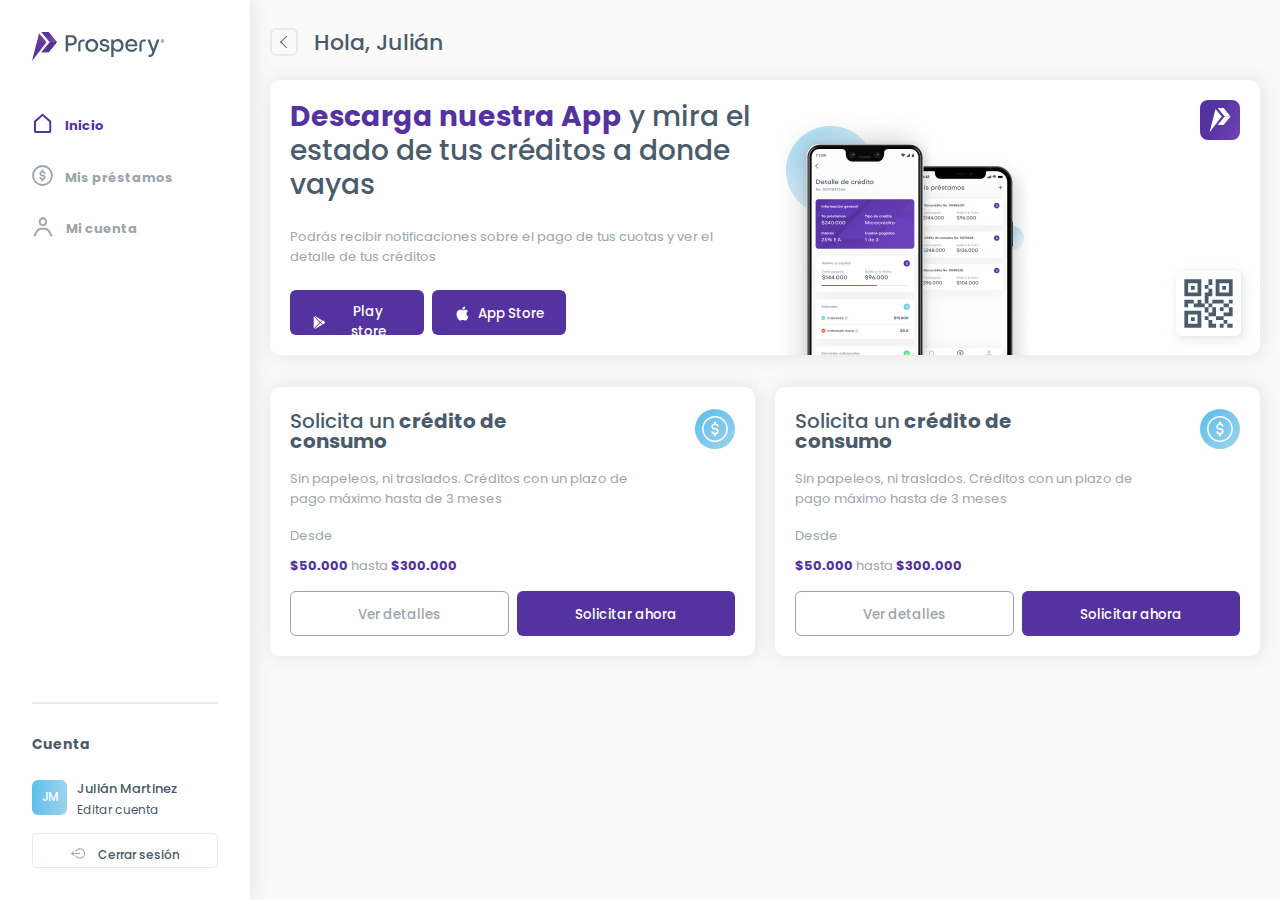
==== commit 9eb00081: "update: recovered new settings lastname field" ====
--- a/index.html
+++ b/index.html
@@ -1 +1 @@
-<!DOCTYPE html><html lang=""><head><meta charset="utf-8"><meta http-equiv="X-UA-Compatible" content="IE=edge"><meta name="viewport" content="width=device-width,initial-scale=1"><link rel="icon" href="/favicon.ico"><link rel="preconnect" href="https://fonts.gstatic.com" crossorigin><link href="https://fonts.googleapis.com/css2?family=Poppins:ital,wght@0,300;0,400;0,500;0,600;0,700;1,300;1,400;1,500;1,600;1,700&display=swap" rel="stylesheet"><title>Prospery</title><link href="/css/app.ec42b5de.css" rel="preload" as="style"><link href="/css/chunk-vendors.eae764fe.css" rel="preload" as="style"><link href="/js/app.264ce439.js" rel="preload" as="script"><link href="/js/chunk-vendors.2486f6cf.js" rel="preload" as="script"><link href="/css/chunk-vendors.eae764fe.css" rel="stylesheet"><link href="/css/app.ec42b5de.css" rel="stylesheet"></head><body><noscript><strong>We're sorry but Prospery doesn't work properly without JavaScript enabled. Please enable it to continue.</strong></noscript><div id="app"></div><script src="/js/chunk-vendors.2486f6cf.js"></script><script src="/js/app.264ce439.js"></script></body></html>+<!DOCTYPE html><html lang=""><head><meta charset="utf-8"><meta http-equiv="X-UA-Compatible" content="IE=edge"><meta name="viewport" content="width=device-width,initial-scale=1"><link rel="icon" href="/favicon.ico"><link rel="preconnect" href="https://fonts.gstatic.com" crossorigin><link href="https://fonts.googleapis.com/css2?family=Poppins:ital,wght@0,300;0,400;0,500;0,600;0,700;1,300;1,400;1,500;1,600;1,700&display=swap" rel="stylesheet"><title>Prospery</title><link href="/css/app.4c01b772.css" rel="preload" as="style"><link href="/css/chunk-vendors.eae764fe.css" rel="preload" as="style"><link href="/js/app.be883517.js" rel="preload" as="script"><link href="/js/chunk-vendors.2486f6cf.js" rel="preload" as="script"><link href="/css/chunk-vendors.eae764fe.css" rel="stylesheet"><link href="/css/app.4c01b772.css" rel="stylesheet"></head><body><noscript><strong>We're sorry but Prospery doesn't work properly without JavaScript enabled. Please enable it to continue.</strong></noscript><div id="app"></div><script src="/js/chunk-vendors.2486f6cf.js"></script><script src="/js/app.be883517.js"></script></body></html>--- a/css/app.4c01b772.css
+++ b/css/app.4c01b772.css
@@ -0,0 +1 @@
+.silc-nav{background:#eee}html{font-size:16px}.silc-grid{display:flex;flex-wrap:wrap;margin-left:-20px}.silc-grid--no-gutters{margin-left:0}.silc-grid--justify-center{justify-content:center}.silc-grid--justify-right{justify-content:flex-end}.silc-grid--justify-left{justify-content:flex-start}.silc-grid--justify-between{justify-content:space-between}.silc-grid--align-top{align-items:flex-start}.silc-grid--align-bottom{align-items:flex-end}.silc-grid--align-center{align-items:center}.silc-grid--reverse{flex-direction:row-reverse}@media (min-width:400px){.silc-grid--justify-left-400{justify-content:flex-start}.silc-grid--justify-right-400{justify-content:flex-end}.silc-grid--justify-center-400{justify-content:center}.silc-grid--justify-between-400{justify-content:space-between}.silc-grid--align-top-400{align-items:flex-start}.silc-grid--align-bottom-400{align-items:flex-end}.silc-grid--align-center-400{align-items:center}.silc-grid--reverse-400{flex-direction:row-reverse}}@media (min-width:450px){.silc-grid--justify-left-450{justify-content:flex-start}.silc-grid--justify-right-450{justify-content:flex-end}.silc-grid--justify-center-450{justify-content:center}.silc-grid--justify-between-450{justify-content:space-between}.silc-grid--align-top-450{align-items:flex-start}.silc-grid--align-bottom-450{align-items:flex-end}.silc-grid--align-center-450{align-items:center}.silc-grid--reverse-450{flex-direction:row-reverse}}@media (min-width:550px){.silc-grid--justify-left-550{justify-content:flex-start}.silc-grid--justify-right-550{justify-content:flex-end}.silc-grid--justify-center-550{justify-content:center}.silc-grid--justify-between-550{justify-content:space-between}.silc-grid--align-top-550{align-items:flex-start}.silc-grid--align-bottom-550{align-items:flex-end}.silc-grid--align-center-550{align-items:center}.silc-grid--reverse-550{flex-direction:row-reverse}}@media (min-width:600px){.silc-grid--justify-left-600{justify-content:flex-start}.silc-grid--justify-right-600{justify-content:flex-end}.silc-grid--justify-center-600{justify-content:center}.silc-grid--justify-between-600{justify-content:space-between}.silc-grid--align-top-600{align-items:flex-start}.silc-grid--align-bottom-600{align-items:flex-end}.silc-grid--align-center-600{align-items:center}.silc-grid--reverse-600{flex-direction:row-reverse}}@media (min-width:700px){.silc-grid--justify-left-700{justify-content:flex-start}.silc-grid--justify-right-700{justify-content:flex-end}.silc-grid--justify-center-700{justify-content:center}.silc-grid--justify-between-700{justify-content:space-between}.silc-grid--align-top-700{align-items:flex-start}.silc-grid--align-bottom-700{align-items:flex-end}.silc-grid--align-center-700{align-items:center}.silc-grid--reverse-700{flex-direction:row-reverse}}@media (min-width:800px){.silc-grid--justify-left-800{justify-content:flex-start}.silc-grid--justify-right-800{justify-content:flex-end}.silc-grid--justify-center-800{justify-content:center}.silc-grid--justify-between-800{justify-content:space-between}.silc-grid--align-top-800{align-items:flex-start}.silc-grid--align-bottom-800{align-items:flex-end}.silc-grid--align-center-800{align-items:center}.silc-grid--reverse-800{flex-direction:row-reverse}}@media (min-width:900px){.silc-grid--justify-left-900{justify-content:flex-start}.silc-grid--justify-right-900{justify-content:flex-end}.silc-grid--justify-center-900{justify-content:center}.silc-grid--justify-between-900{justify-content:space-between}.silc-grid--align-top-900{align-items:flex-start}.silc-grid--align-bottom-900{align-items:flex-end}.silc-grid--align-center-900{align-items:center}.silc-grid--reverse-900{flex-direction:row-reverse}}@media (min-width:950px){.silc-grid--justify-left-950{justify-content:flex-start}.silc-grid--justify-right-950{justify-content:flex-end}.silc-grid--justify-center-950{justify-content:center}.silc-grid--justify-between-950{justify-content:space-between}.silc-grid--align-top-950{align-items:flex-start}.silc-grid--align-bottom-950{align-items:flex-end}.silc-grid--align-center-950{align-items:center}.silc-grid--reverse-950{flex-direction:row-reverse}}@media (min-width:1000px){.silc-grid--justify-left-1000{justify-content:flex-start}.silc-grid--justify-right-1000{justify-content:flex-end}.silc-grid--justify-center-1000{justify-content:center}.silc-grid--justify-between-1000{justify-content:space-between}.silc-grid--align-top-1000{align-items:flex-start}.silc-grid--align-bottom-1000{align-items:flex-end}.silc-grid--align-center-1000{align-items:center}.silc-grid--reverse-1000{flex-direction:row-reverse}}@media (min-width:1100px){.silc-grid--justify-left-1100{justify-content:flex-start}.silc-grid--justify-right-1100{justify-content:flex-end}.silc-grid--justify-center-1100{justify-content:center}.silc-grid--justify-between-1100{justify-content:space-between}.silc-grid--align-top-1100{align-items:flex-start}.silc-grid--align-bottom-1100{align-items:flex-end}.silc-grid--align-center-1100{align-items:center}.silc-grid--reverse-1100{flex-direction:row-reverse}}@media (min-width:1200px){.silc-grid--justify-left-1200{justify-content:flex-start}.silc-grid--justify-right-1200{justify-content:flex-end}.silc-grid--justify-center-1200{justify-content:center}.silc-grid--justify-between-1200{justify-content:space-between}.silc-grid--align-top-1200{align-items:flex-start}.silc-grid--align-bottom-1200{align-items:flex-end}.silc-grid--align-center-1200{align-items:center}.silc-grid--reverse-1200{flex-direction:row-reverse}}@media (min-width:1400px){.silc-grid--justify-left-1400{justify-content:flex-start}.silc-grid--justify-right-1400{justify-content:flex-end}.silc-grid--justify-center-1400{justify-content:center}.silc-grid--justify-between-1400{justify-content:space-between}.silc-grid--align-top-1400{align-items:flex-start}.silc-grid--align-bottom-1400{align-items:flex-end}.silc-grid--align-center-1400{align-items:center}.silc-grid--reverse-1400{flex-direction:row-reverse}}@media (min-width:1440px){.silc-grid--justify-left-1440{justify-content:flex-start}.silc-grid--justify-right-1440{justify-content:flex-end}.silc-grid--justify-center-1440{justify-content:center}.silc-grid--justify-between-1440{justify-content:space-between}.silc-grid--align-top-1440{align-items:flex-start}.silc-grid--align-bottom-1440{align-items:flex-end}.silc-grid--align-center-1440{align-items:center}.silc-grid--reverse-1440{flex-direction:row-reverse}}@media (min-width:1600px){.silc-grid--justify-left-1600{justify-content:flex-start}.silc-grid--justify-right-1600{justify-content:flex-end}.silc-grid--justify-center-1600{justify-content:center}.silc-grid--justify-between-1600{justify-content:space-between}.silc-grid--align-top-1600{align-items:flex-start}.silc-grid--align-bottom-1600{align-items:flex-end}.silc-grid--align-center-1600{align-items:center}.silc-grid--reverse-1600{flex-direction:row-reverse}}@media (min-width:1850px){.silc-grid--justify-left-1850{justify-content:flex-start}.silc-grid--justify-right-1850{justify-content:flex-end}.silc-grid--justify-center-1850{justify-content:center}.silc-grid--justify-between-1850{justify-content:space-between}.silc-grid--align-top-1850{align-items:flex-start}.silc-grid--align-bottom-1850{align-items:flex-end}.silc-grid--align-center-1850{align-items:center}.silc-grid--reverse-1850{flex-direction:row-reverse}}.silc-grid__col{flex:0 1 auto;width:100%;box-sizing:border-box;padding-left:20px;margin-top:0;margin-bottom:20px}.silc-grid--no-gutters>.silc-grid__col{padding-left:0}.silc-grid--collapse>.silc-grid__col{margin-bottom:0}.silc-grid__col--auto{width:auto}.silc-grid__col--1{width:8.33333%}.silc-grid__col--2{width:16.66667%}.silc-grid__col--3{width:25%}.silc-grid__col--4{width:33.33333%}.silc-grid__col--5{width:41.66667%}.silc-grid__col--6{width:50%}.silc-grid__col--7{width:58.33333%}.silc-grid__col--8{width:66.66667%}.silc-grid__col--9{width:75%}.silc-grid__col--10{width:83.33333%}.silc-grid__col--11{width:91.66667%}.silc-grid__col--12{width:100%}@media (min-width:400px){.silc-grid__col--auto-400{width:auto}.silc-grid__col--1-400{width:8.33333%}.silc-grid__col--2-400{width:16.66667%}.silc-grid__col--3-400{width:25%}.silc-grid__col--4-400{width:33.33333%}.silc-grid__col--5-400{width:41.66667%}.silc-grid__col--6-400{width:50%}.silc-grid__col--7-400{width:58.33333%}.silc-grid__col--8-400{width:66.66667%}.silc-grid__col--9-400{width:75%}.silc-grid__col--10-400{width:83.33333%}.silc-grid__col--11-400{width:91.66667%}.silc-grid__col--12-400{width:100%}}@media (min-width:450px){.silc-grid__col--auto-450{width:auto}.silc-grid__col--1-450{width:8.33333%}.silc-grid__col--2-450{width:16.66667%}.silc-grid__col--3-450{width:25%}.silc-grid__col--4-450{width:33.33333%}.silc-grid__col--5-450{width:41.66667%}.silc-grid__col--6-450{width:50%}.silc-grid__col--7-450{width:58.33333%}.silc-grid__col--8-450{width:66.66667%}.silc-grid__col--9-450{width:75%}.silc-grid__col--10-450{width:83.33333%}.silc-grid__col--11-450{width:91.66667%}.silc-grid__col--12-450{width:100%}}@media (min-width:550px){.silc-grid__col--auto-550{width:auto}.silc-grid__col--1-550{width:8.33333%}.silc-grid__col--2-550{width:16.66667%}.silc-grid__col--3-550{width:25%}.silc-grid__col--4-550{width:33.33333%}.silc-grid__col--5-550{width:41.66667%}.silc-grid__col--6-550{width:50%}.silc-grid__col--7-550{width:58.33333%}.silc-grid__col--8-550{width:66.66667%}.silc-grid__col--9-550{width:75%}.silc-grid__col--10-550{width:83.33333%}.silc-grid__col--11-550{width:91.66667%}.silc-grid__col--12-550{width:100%}}@media (min-width:600px){.silc-grid__col--auto-600{width:auto}.silc-grid__col--1-600{width:8.33333%}.silc-grid__col--2-600{width:16.66667%}.silc-grid__col--3-600{width:25%}.silc-grid__col--4-600{width:33.33333%}.silc-grid__col--5-600{width:41.66667%}.silc-grid__col--6-600{width:50%}.silc-grid__col--7-600{width:58.33333%}.silc-grid__col--8-600{width:66.66667%}.silc-grid__col--9-600{width:75%}.silc-grid__col--10-600{width:83.33333%}.silc-grid__col--11-600{width:91.66667%}.silc-grid__col--12-600{width:100%}}@media (min-width:700px){.silc-grid__col--auto-700{width:auto}.silc-grid__col--1-700{width:8.33333%}.silc-grid__col--2-700{width:16.66667%}.silc-grid__col--3-700{width:25%}.silc-grid__col--4-700{width:33.33333%}.silc-grid__col--5-700{width:41.66667%}.silc-grid__col--6-700{width:50%}.silc-grid__col--7-700{width:58.33333%}.silc-grid__col--8-700{width:66.66667%}.silc-grid__col--9-700{width:75%}.silc-grid__col--10-700{width:83.33333%}.silc-grid__col--11-700{width:91.66667%}.silc-grid__col--12-700{width:100%}}@media (min-width:800px){.silc-grid__col--auto-800{width:auto}.silc-grid__col--1-800{width:8.33333%}.silc-grid__col--2-800{width:16.66667%}.silc-grid__col--3-800{width:25%}.silc-grid__col--4-800{width:33.33333%}.silc-grid__col--5-800{width:41.66667%}.silc-grid__col--6-800{width:50%}.silc-grid__col--7-800{width:58.33333%}.silc-grid__col--8-800{width:66.66667%}.silc-grid__col--9-800{width:75%}.silc-grid__col--10-800{width:83.33333%}.silc-grid__col--11-800{width:91.66667%}.silc-grid__col--12-800{width:100%}}@media (min-width:900px){.silc-grid__col--auto-900{width:auto}.silc-grid__col--1-900{width:8.33333%}.silc-grid__col--2-900{width:16.66667%}.silc-grid__col--3-900{width:25%}.silc-grid__col--4-900{width:33.33333%}.silc-grid__col--5-900{width:41.66667%}.silc-grid__col--6-900{width:50%}.silc-grid__col--7-900{width:58.33333%}.silc-grid__col--8-900{width:66.66667%}.silc-grid__col--9-900{width:75%}.silc-grid__col--10-900{width:83.33333%}.silc-grid__col--11-900{width:91.66667%}.silc-grid__col--12-900{width:100%}}@media (min-width:950px){.silc-grid__col--auto-950{width:auto}.silc-grid__col--1-950{width:8.33333%}.silc-grid__col--2-950{width:16.66667%}.silc-grid__col--3-950{width:25%}.silc-grid__col--4-950{width:33.33333%}.silc-grid__col--5-950{width:41.66667%}.silc-grid__col--6-950{width:50%}.silc-grid__col--7-950{width:58.33333%}.silc-grid__col--8-950{width:66.66667%}.silc-grid__col--9-950{width:75%}.silc-grid__col--10-950{width:83.33333%}.silc-grid__col--11-950{width:91.66667%}.silc-grid__col--12-950{width:100%}}@media (min-width:1000px){.silc-grid__col--auto-1000{width:auto}.silc-grid__col--1-1000{width:8.33333%}.silc-grid__col--2-1000{width:16.66667%}.silc-grid__col--3-1000{width:25%}.silc-grid__col--4-1000{width:33.33333%}.silc-grid__col--5-1000{width:41.66667%}.silc-grid__col--6-1000{width:50%}.silc-grid__col--7-1000{width:58.33333%}.silc-grid__col--8-1000{width:66.66667%}.silc-grid__col--9-1000{width:75%}.silc-grid__col--10-1000{width:83.33333%}.silc-grid__col--11-1000{width:91.66667%}.silc-grid__col--12-1000{width:100%}}@media (min-width:1100px){.silc-grid__col--auto-1100{width:auto}.silc-grid__col--1-1100{width:8.33333%}.silc-grid__col--2-1100{width:16.66667%}.silc-grid__col--3-1100{width:25%}.silc-grid__col--4-1100{width:33.33333%}.silc-grid__col--5-1100{width:41.66667%}.silc-grid__col--6-1100{width:50%}.silc-grid__col--7-1100{width:58.33333%}.silc-grid__col--8-1100{width:66.66667%}.silc-grid__col--9-1100{width:75%}.silc-grid__col--10-1100{width:83.33333%}.silc-grid__col--11-1100{width:91.66667%}.silc-grid__col--12-1100{width:100%}}@media (min-width:1200px){.silc-grid__col--auto-1200{width:auto}.silc-grid__col--1-1200{width:8.33333%}.silc-grid__col--2-1200{width:16.66667%}.silc-grid__col--3-1200{width:25%}.silc-grid__col--4-1200{width:33.33333%}.silc-grid__col--5-1200{width:41.66667%}.silc-grid__col--6-1200{width:50%}.silc-grid__col--7-1200{width:58.33333%}.silc-grid__col--8-1200{width:66.66667%}.silc-grid__col--9-1200{width:75%}.silc-grid__col--10-1200{width:83.33333%}.silc-grid__col--11-1200{width:91.66667%}.silc-grid__col--12-1200{width:100%}}@media (min-width:1400px){.silc-grid__col--auto-1400{width:auto}.silc-grid__col--1-1400{width:8.33333%}.silc-grid__col--2-1400{width:16.66667%}.silc-grid__col--3-1400{width:25%}.silc-grid__col--4-1400{width:33.33333%}.silc-grid__col--5-1400{width:41.66667%}.silc-grid__col--6-1400{width:50%}.silc-grid__col--7-1400{width:58.33333%}.silc-grid__col--8-1400{width:66.66667%}.silc-grid__col--9-1400{width:75%}.silc-grid__col--10-1400{width:83.33333%}.silc-grid__col--11-1400{width:91.66667%}.silc-grid__col--12-1400{width:100%}}@media (min-width:1440px){.silc-grid__col--auto-1440{width:auto}.silc-grid__col--1-1440{width:8.33333%}.silc-grid__col--2-1440{width:16.66667%}.silc-grid__col--3-1440{width:25%}.silc-grid__col--4-1440{width:33.33333%}.silc-grid__col--5-1440{width:41.66667%}.silc-grid__col--6-1440{width:50%}.silc-grid__col--7-1440{width:58.33333%}.silc-grid__col--8-1440{width:66.66667%}.silc-grid__col--9-1440{width:75%}.silc-grid__col--10-1440{width:83.33333%}.silc-grid__col--11-1440{width:91.66667%}.silc-grid__col--12-1440{width:100%}}@media (min-width:1600px){.silc-grid__col--auto-1600{width:auto}.silc-grid__col--1-1600{width:8.33333%}.silc-grid__col--2-1600{width:16.66667%}.silc-grid__col--3-1600{width:25%}.silc-grid__col--4-1600{width:33.33333%}.silc-grid__col--5-1600{width:41.66667%}.silc-grid__col--6-1600{width:50%}.silc-grid__col--7-1600{width:58.33333%}.silc-grid__col--8-1600{width:66.66667%}.silc-grid__col--9-1600{width:75%}.silc-grid__col--10-1600{width:83.33333%}.silc-grid__col--11-1600{width:91.66667%}.silc-grid__col--12-1600{width:100%}}@media (min-width:1850px){.silc-grid__col--auto-1850{width:auto}.silc-grid__col--1-1850{width:8.33333%}.silc-grid__col--2-1850{width:16.66667%}.silc-grid__col--3-1850{width:25%}.silc-grid__col--4-1850{width:33.33333%}.silc-grid__col--5-1850{width:41.66667%}.silc-grid__col--6-1850{width:50%}.silc-grid__col--7-1850{width:58.33333%}.silc-grid__col--8-1850{width:66.66667%}.silc-grid__col--9-1850{width:75%}.silc-grid__col--10-1850{width:83.33333%}.silc-grid__col--11-1850{width:91.66667%}.silc-grid__col--12-1850{width:100%}}body{background-color:#fafafa;color:#4a5b6c}body,input[type=address],input[type=date],input[type=tel],input[type=text],select{font-family:Poppins,sans-serif;line-height:1.2}.h1,h1{font-weight:500;font-size:1.25rem;color:#4a5b6c}.h1 strong.purple,h1 strong.purple{color:#5432a0}.h1--medium,h1--medium{font-size:1.5rem}@media (min-width:600px){.h1,h1{font-size:1.75rem}}.h1.h1--small,h1.h1--small{font-size:1.375rem}.h2,h2{font-size:1.25rem;font-weight:500}.h2,.h3,h2,h3{line-height:1;color:#4a5b6c;padding-top:.25rem}.h3,h3{font-size:.875rem;font-weight:700}.p,p,p strong{font-size:.8125rem;line-height:1.3;color:#9ca5ae;padding-top:.125rem}.p a:after,p a:after,p strong a:after{transform:scaleX(0)}.p.paragraph--dark,p.paragraph--dark,p strong.paragraph--dark{color:#4a5b6c;font-weight:500}.p.paragraph--dark strong,p.paragraph--dark strong,p strong.paragraph--dark strong{color:#4a5b6c}.p.paragraph--purple,p.paragraph--purple,p strong.paragraph--purple{color:#5432a0;font-weight:700}.p.paragraph--large,p.paragraph--large,p strong.paragraph--large{font-size:.875rem}@media (min-width:600px){.p,p,p strong{font-size:.8125rem;line-height:1.5}}.label,label{font-size:.75rem;line-height:1rem}.label.label--checkbox,label.label--checkbox{font-size:.75rem;color:#9ca5ae}.label.label--input,label.label--input{position:relative;font-weight:600;font-size:.8125rem;color:#4a5b6c}li{list-style:none}.a,a,li{text-decoration:none}.a,a{position:relative;font-size:.875rem;line-height:.875rem;color:#5432a0;cursor:pointer}.a:after,a:after{content:"";display:block;position:absolute;bottom:-.125rem;left:0;width:100%;height:.0625rem;transform:scaleX(1);transition:transform .3s;background-color:#5432a0}.a:hover:after,a:hover:after{transform:scaleX(1.1)}input{font-family:Poppins,sans-serif;font-weight:500;color:#4a5b6c}.main-container{padding:1rem;margin:0 auto}@media (min-width:700px){.main-container{padding:2rem}}@media (min-width:1000px){.main-container{padding:3.75rem}}.dashboard__main-container{display:flex;justify-content:space-between;width:100%;height:100%}.component-spacer{margin-bottom:1rem}@media (min-width:800px){.component-spacer{margin-bottom:2rem}}.outer-pad,.outer-pad.outer-pad--small{padding:1rem}.outer-pad.outer-pad--extra-small{padding:.75rem}@media (min-width:800px){.outer-pad{padding:1.25rem}.outer-pad.outer-pad--extra-small{padding:1rem}.outer-pad.outer-pad--small{padding:1.25rem}.outer-pad.outer-pad--medium{padding:1.5rem}}.vertical-margin__small{margin-bottom:.5rem}.vertical-margin__medium{margin-bottom:1rem}.vertical-margin__large{margin-bottom:1.5rem}.tooltip{position:relative;display:inline-block;margin-left:.1875rem}.tooltip svg circle{fill:#9ca5ae;transition:background-color .3s}.tooltip .tooltiptext{position:absolute;left:20px;visibility:hidden;width:120px;background-color:#5432a0;color:#fff;opacity:0;text-align:center;border-radius:6px;padding:5px 0;z-index:1;transition:opacity .3s}a.custom-link:after{display:none}.tooltip:hover svg circle{fill:#5432a0}.tooltip:hover .tooltiptext{opacity:1;visibility:visible}input[type=date],input[type=tel]{-webkit-appearance:none;background-color:transparent;color:#4a5b6c}input[type=date]::-moz-placeholder,input[type=tel]::-moz-placeholder{color:#4a5b6c}input[type=date]:-ms-input-placeholder,input[type=tel]:-ms-input-placeholder{color:#4a5b6c}input[type=date]::placeholder,input[type=tel]::placeholder{color:#4a5b6c}.phone__country-indicator{display:inline-block;position:absolute;bottom:.75rem;left:1.25rem;margin-right:.5rem;font-size:.875rem;font-weight:500;color:#9ca5ae;padding:.0625rem .25rem;padding-top:.1875rem;border:1px solid #e7e9ec;border-radius:6px}.input__tel{padding-left:3rem}input::-moz-placeholder{color:#9ca5ae;font-weight:400;font-size:.9375rem}input:-ms-input-placeholder{color:#9ca5ae;font-weight:400;font-size:.9375rem}input::placeholder{color:#9ca5ae;font-weight:400;font-size:.9375rem}input[type=date]{color:#9ca5ae;line-height:1;font-weight:400;font-size:.9375rem;display:inline-block}input[type=date].date--filled{color:#4a5b6c;font-weight:600}input::-webkit-inner-spin-button,input::-webkit-outer-spin-button{-webkit-appearance:none;margin:0}input[type=number]{-moz-appearance:textfield}input[type=date]::-webkit-calendar-picker-indicator,input[type=date]::-webkit-inner-spin-button{display:none;-webkit-appearance:none}input:-webkit-autofill,input:-webkit-autofill:active,input:-webkit-autofill:focus,input:-webkit-autofill:hover{-webkit-transition:background-color 5000s ease-in-out 0s;transition:background-color 5000s ease-in-out 0s}input:-webkit-autofill,input:-webkit-autofill:focus{-webkit-box-shadow:0 0 0 50px #fff inset;-webkit-text-fill-color:#4a5b6c}.fade-enter-active,.fade-leave-active{transition:all .3s ease}.fade-enter-from{transform:translateX(10px);opacity:0}.fade-leave-to{opacity:0}.silc-grid--relative{position:relative}.silc-grid--justify-right{text-align:right}.silc-grid__col--last-row{margin-bottom:0}.login{display:flex;width:100%;min-height:100vh;justify-content:space-between;flex-direction:column}.login__header{min-height:2.5rem}.login__header .button.button--recovery{padding:.625rem;height:auto}@media (min-width:600px){.login__header .button.button--recovery{margin-left:.5rem;padding:.625rem 1rem}}.login__footer,.login__header{width:100%}.contact,.login__footer,.login__header{display:flex;justify-content:space-between;align-items:center}.contact p{color:#4a5b6c}.contact__instagram{display:flex;align-items:center;margin-left:1rem}.contact__instagram:after{display:none}.contact__instagram svg{margin-right:.5rem}.login__footer{flex-wrap:wrap}a.nav:after{content:none}.nav{display:flex;align-items:center;justify-content:center}.nav p{display:none;padding:.25rem .375rem .25rem .375rem;vertical-align:middle}@media (min-width:700px){.nav p{display:inline-block}}.nav .button--small{margin:0}.credit-card__content-table{margin-top:2rem;border:.0625rem solid #e7e9ec;border-radius:.625rem}.credit-card__table-data{display:flex;justify-content:space-between;flex-wrap:wrap;width:100%}.table-data__element{width:50%;margin-top:1.25rem}.dashboard-container{display:flex;flex-direction:column;justify-content:space-between}@media (min-width:600px){.dashboard-container{overflow-y:hidden;flex-direction:row;height:100vh}}.dashboard-content{display:flex;flex:2;width:100%}@media (min-width:600px){.dashboard-content{overflow-y:auto}}.dashboard-view{display:flex;position:relative;flex-direction:column;width:100%;height:100%;margin:0 auto;max-width:80.625rem}.empty-state__image-wrapper{margin-top:-5rem}.prestamos-list__container .h1,.prestamos-list__container p{text-align:center}.prestamos-list__container .h1{margin-bottom:1.5rem}.prestamos-list__container #circlePath{fill:linear-gradient(90deg,#60bfea,#9dd3ee)}.prestamos-list__container--empty{display:flex;align-items:center;flex-grow:1}.prestamos-list__container--empty .prestamos__section{height:auto;margin-top:-5rem}.dashboard__header{position:relative;display:flex;align-items:center;justify-content:space-between;top:0;left:0;width:100%;margin:.5rem 0 1rem 0}.dashboard__header .h1{margin-bottom:0}.dashboard__header--button{display:flex;justify-content:space-between;align-items:flex-start;width:auto}.dashboard__header--button .button{margin-top:0}.button.button--prestamo{position:absolute;display:flex;justify-content:center;align-items:center;right:0;font-size:.875rem;border-radius:3.125rem;color:transparent;width:2.8125rem;padding:0;overflow:hidden}.button.button--prestamo span{display:none;padding-top:.125rem}.button.button--prestamo:after{content:"+";display:block;position:absolute;top:50%;left:50%;transform:translateX(-50%) translateY(-50%);margin-top:0;padding-top:.125rem;color:#fff;font-size:1.25rem;vertical-align:middle}@media (min-width:800px){.button.button--prestamo{padding:.375rem .25rem;padding-top:.4375rem;border-radius:.375rem;color:#fff;height:2.1875rem;min-width:11.25rem}.button.button--prestamo:after{position:relative;display:inline-block;margin-top:0;margin-left:.5rem;padding-top:.125rem;transform:none;top:auto;left:auto}.button.button--prestamo span{display:inline-block}}.prestamos__item-wrapper{max-width:18.75rem;margin:0 auto}.prestamos__section{display:flex;justify-content:center;width:100%}.prestamos__list-wrapper{display:inline-block;width:100%;margin:0 auto}.request__view .dashboard-card{height:auto}.request__view .dashboard-card .dashboard-card__list-item{margin-bottom:2rem;position:relative}.request__view .dashboard-card .dashboard-card__list-item:last-of-type{margin-bottom:1rem}.request__view .dashboard-card .dashboard-card__list-item:last-of-type:after{content:none}.request__view .dashboard-card .dashboard-card__content-wrapper{width:100%}.request__view .dashboard-card .dashboard-card__content-wrapper .button{margin-top:1rem;width:100%}.request__view .dashboard-card .dashboard-card__list-item:after{content:"";display:block;position:absolute;bottom:-1rem;width:100%;height:.0625rem;background-color:#e7e9ec}.request__form-control{margin-top:1.875rem}.request__inner-wrapper{width:100%}.request__input-wrapper{display:flex;position:relative;margin-top:1rem}.request__input-wrapper .request__datepicker-icon{position:absolute;display:block;color:#4a5b6c;top:50%;right:.625rem;transform:translateY(-50%);font-size:1.375rem;pointer-events:none}.request__input-wrapper .request__form-number{position:absolute;top:50%;left:50%;transform:translateX(-50%) translateY(-40%);color:#4a5b6c;font-size:.875rem;font-weight:500;pointer-events:none}.request__input-wrapper:first-of-type{margin-bottom:1rem}.request__form-input{flex-grow:2;height:2.8125rem;border:.0625rem solid #e7e9ec;padding:0 1rem;margin:0 .5rem;border-radius:.375rem;text-align:center}.request__form-input.request__form-input--filled{border-color:#5432a0;color:#4a5b6c}.request__form-input.request__form-input--hidden-number[type=number]{color:transparent}.request__form-input[type=number]{color:#4a5b6c}.request__form-input.request__form-input--date{position:relative;text-align:left;margin:0}.request__form-input::-moz-placeholder{color:#4a5b6c}.request__form-input:-ms-input-placeholder{color:#4a5b6c}.request__form-input::placeholder{color:#4a5b6c}.request__form-input::-webkit-inner-spin-button,.request__form-input::-webkit-input-placeholder{display:none}.button.request__form-button{min-width:2.8125rem;height:2.8125rem;padding:0;margin-top:0;background-color:transparent;border:.0625rem solid #d3d1ed;color:#5432a0;font-size:1.5rem;font-weight:200}.button.request__form-button:hover{background-color:transparent}@media (min-width:800px){.button.request__form-button{padding-top:.25rem}}input[type=text]{font-family:Poppins,sans-serif;color:#4a5b6c;font-weight:500;font-size:.875rem}.pay-loan__view .silc-grid .dashboard-card{height:auto}.pay-loan__view .silc-grid .dashboard-card.dashboard-card--manual-payment .dashboard-card__content{margin:1.5rem 0}.pay-loan__view .silc-grid .dashboard-card.dashboard-card--manual-payment .dashboard-card__header{margin-bottom:0}.pay-loan__view .silc-grid .dashboard-card.dashboard-card--manual-payment .dashboard-card__content:after{display:none}.dashboard-card__list-wrapper{width:100%}.dashboard-card__list-item{display:flex;justify-content:space-between;margin-bottom:1rem}.dashboard-card__list-item:last-of-type{margin-bottom:0}.dashboard-card__list-item p{font-size:.75rem}.dashboard-card__list-item .inline-icon__wrapper p{margin-left:0}.manual-pay__view .dashboard-card__content:first-of-type{margin-left:-1.25rem;width:auto;justify-content:center}@media (min-width:600px){.manual-pay__view .dashboard-card__content:first-of-type{justify-content:space-between}}.manual-pay__account-wrapper{display:flex;justify-content:space-between;width:100%;min-width:20.625rem;padding-left:1.25rem}.manual-pay__account-wrapper:first-of-type{margin-bottom:1rem}@media (min-width:1100px){.manual-pay__account-wrapper{width:50%;margin-bottom:0}}.manual-pay__instructions{font-size:.75rem;margin-bottom:1.5rem}.manual-pay__account-option{display:flex;flex-direction:column;justify-content:space-between;align-items:center;width:100%;height:10rem;min-height:8.5rem;border:1px solid #e7e9ec;border-radius:.625rem}.manual-pay__account-image{height:1.25rem}.manual-pay__account-image--bancolombia{transform-origin:bottom;transform:scale(1.3)}.manual-pay__details-content,.manual-pay__payment-details{width:100%}.manual-pay__details-item{display:flex;justify-content:space-between;width:100%}.manual-pay__details-item .inline-icon__wrapper p{margin-left:0}.manual-pay__footer:before{content:"";display:block;position:relative;margin:1.25rem 0;width:100%;height:.0625rem;background-color:#e7e9ec}.manual-pay__item-label{font-weight:500;color:#4a5b6c}.manual-pay__total-number{font-weight:700;font-size:1rem;color:#4a5b6c}.manual-pay__footer-actions{flex-wrap:wrap}.manual-pay__footer-actions .inline-icon__wrapper{flex:2;margin-right:2rem;margin-bottom:1rem;max-width:31.25rem;min-width:18.75rem;align-items:flex-start}.manual-pay__footer-actions .inline-icon__wrapper svg{margin-right:.5rem}.manual-pay__footer-actions .inline-icon__wrapper .manual-pay__footer-text{color:#4a5b6c;font-size:.75rem}.manual-pay__footer-actions .button{flex:1;max-width:25rem;min-width:18.75rem;padding:.75rem 2rem;margin-right:0}@media (min-width:1100px){.manual-pay__footer-actions .inline-icon__wrapper{align-items:center;margin-bottom:0}}.my-account .dashboard-card{position:relative}@media (min-width:600px){.my-account .dashboard-card{margin-top:0}}.my-account .account-info .account-info__content{display:block;margin-left:.5rem}.account-form,.account-form__button{width:100%}@media (min-width:800px){.account-form__button{width:auto;bottom:1.25rem;right:1.25rem}}.account__alert.alert .form__card{max-width:100%}.account-form__toggle{display:flex;align-items:center}.account-form__toggle--active .account-form__toggle-icon{background-color:#5432a0;border-right:4px solid #5432a0;border-left:4px solid #5432a0}.account-form__toggle--active .account-form__toggle-icon:after{left:100%;transform:translateX(-100%) translateY(-50%)}.account-form__toggle-icon{position:relative;width:2.375rem;height:1.5rem;border-radius:25px;background-color:#e7e9ec;border-right:4px solid #e7e9ec;border-left:4px solid #e7e9ec;transition:background-color .3s,border .3s}.account-form__toggle-icon:after{content:"";display:block;position:absolute;left:0;top:50%;width:.9375rem;height:.9375rem;transform:translateY(-50%) translateX(0);background-color:#fff;border-radius:50%;box-shadow:0 2px 20px 2px rgba(0,0,0,.2);transition:left .3s,transform .3s}.account-form__toggle-description{padding-top:.125rem;margin-left:1rem}.dashboard-view__wrapper{height:100%}.dashboard-view__empty-state{display:flex;flex-direction:column;justify-content:center;height:100%;max-width:17.8125rem;margin:0 auto;text-align:center}.dashboard-view__empty-state .h1{margin-bottom:1.5rem}.dashboard-view__empty-state p{font-size:.8125rem;line-height:1.4}.dashboard-view__empty-state .empty-state__image-wrapper{margin-bottom:1.5rem}@media (min-width:600px){.dashboard-view__empty-state{max-width:22.8125rem}}.dashboard-card__actions{display:flex}button.dashboard-card__actions-button{background-color:transparent}button.dashboard-card__actions-button:first-of-type{margin-right:.5rem}button.dashboard-card__actions-button svg.icon-svg:first-of-type{margin-right:0}.dashboard-card.dashboard-card--personal-reference h2.dashboard-card__title{font-size:1rem;margin-bottom:.5rem;font-weight:500}.dashboard-card.dashboard-card--personal-reference p{font-size:.8125rem;font-weight:400}.dashboard-card.dashboard-card--personal-reference .dashboard-card__content{margin-top:1rem}.dashboard-card.dashboard-card--personal-reference .dashboard-card__label{font-size:.6875rem;margin-bottom:.5rem}.dashboard-card.dashboard-card--personal-reference .dashboard-card__number{font-weight:500;font-size:.8125rem}.personal-reference__relation{font-size:.8125rem}.silc-grid__col>.dashboard-card__header{margin-bottom:0}.button,button{font-family:Poppins;cursor:pointer}.button{height:2.8125rem;font-weight:500;background-color:#5432a0;border:none;border-radius:.375rem;color:#fff;padding:.75rem 1.375rem .625rem 1.375rem;transition:background-color .3s}.button:hover{background-color:#6339bf}.button.button--bordered{background-color:transparent;border:1px solid #9ca5ae;color:#9ca5ae}.button--spaced-top{margin-top:1rem}.button.button--tight{padding:.625rem 1.75rem;padding-top:.75rem}.button.button--large{padding:.75rem 2.875rem .625rem 2.875rem}.button.button--large.button--wide{width:100%}.button.button--small{line-height:.8125rem;padding:.25rem .375rem .25rem .375rem;background-color:transparent;border:.0625rem solid #d3d1ed;border-color:#d3d1ed;color:#5432a0}.button.button--small.button--red{background-color:transparent;border-color:#ffd9d9;color:#fd5757}.button.button--small.button--disabled{background-color:transparent;border-color:#e7e9ec;color:#e7e9ec}.button.button--gray{border:.0625rem solid #e7e9ec;background-color:#fff;color:#4a5b6c}.button.button--disabled{background-color:#e7e9ec}.button.close{position:relative;background-color:transparent;margin:0;padding:0;width:1.5625rem;height:1.5625rem;border:.0625rem solid #e7e9ec}.button.close:after,.button.close:before{content:"";display:block;position:absolute;top:50%;left:50%;width:.875rem;height:.125rem;background-color:#9ca5ae}.button.close:before{transform:translateX(-50%) translateY(-50%) rotate(45deg)}.button.close:after{transform:translateX(-50%) translateY(-50%) rotate(-45deg)}.button.close.alert__button{position:relative;top:auto;right:auto}.sign-in{position:relative}.sign-up{width:100%}.form__card{position:relative;display:flex;max-width:25rem;flex-direction:column;margin:2rem auto;border-radius:.625rem;box-shadow:.125rem 0 1.25rem rgba(20,20,20,.1);background-color:#fff}.form__card.form__card--large{width:100%;max-width:46.875rem;padding:1.25rem}.form__card button:not(.close){margin-top:1.5rem}@media (min-width:800px){.form__card{margin:5rem auto}}.form__fieldset{position:relative}.form__fieldset .phone__country-indicator{left:0}.form__card-fields{margin-bottom:.75rem}.form__card-description{margin-bottom:2.5rem}form fieldset{border:none}.select-standard,input{margin-top:.4375rem;width:100%;height:2rem;padding:0 0 .75rem 0;border:none;border-bottom:.0625rem solid #e7e9ec;margin-bottom:2.5rem;transition:border .3s;color:#4a5b6c;font-size:1rem}.select-standard:last-of-type,input:last-of-type{margin-bottom:0}.select-standard:focus,input:focus{border-color:#5432a0}.select-standard:focus.form__card-fields--failed,input:focus.form__card-fields--failed{border-color:#fd5757}.form__card-header{display:flex;justify-content:space-between;max-width:21.875rem;margin-bottom:.75rem}@media (min-width:600px){.form__card-header{margin-bottom:1.5rem}}.sign-up .form__card-header{align-items:center}.form__card-footer p{text-align:left}.form__card-field{height:1.5rem}input.form__card-fields--failed{border-color:#fd5757}.checkbox__container{display:block;margin-top:1.5rem;position:relative;padding-left:35px;pointer-events:none;-webkit-user-select:none;-moz-user-select:none;-ms-user-select:none;user-select:none}.pay-loan__view .checkbox__container{pointer-events:auto}.checkbox__container p{padding-top:.1rem}.checkbox__container input{position:absolute;opacity:0;height:0;width:0}.pay-loan__view .checkbox__container input{top:0;left:0;width:1.5rem;height:1.5rem;margin-top:0}.checkmark{position:absolute;top:0;left:0;height:23px;width:23px;border-radius:50%;border:.0625rem solid #e7e9ec}.checkbox__container:hover input~.checkmark,.checkmark{background-color:#fff}.checkbox__container input:checked~.checkmark{border:1px solid #5432a0}.checkmark:after{content:"";position:absolute;display:none}.checkbox__container input:checked~.checkmark:after{display:block}.checkbox__container .checkmark:after{left:50%;top:50%;width:80%;height:80%;background-color:#5432a0;border-radius:50%;transform:translateX(-50%) translateY(-50%)}.form__password-wrapper{position:relative;margin-top:1rem}.icons__wrapper{display:flex;align-items:center;bottom:.5rem;right:0}.icons__wrapper,.icons__wrapper .icon__hide-password{position:absolute}.icons__wrapper .icon__delete-text+.hide-password,.icons__wrapper .icon__delete-text+.show-password,.icons__wrapper .show-password+.hide-password{margin-left:.5rem}input::-ms-clear,input::-ms-reveal{display:none}input[type=password]::-webkit-contacts-auto-fill-button,input[type=password]::-webkit-credentials-auto-fill-button{visibility:hidden;display:none!important;pointer-events:none;height:0;width:0;margin:0}.code-verification .h1{margin-bottom:2rem}.code-verification .form__card-footer p{font-size:.75rem;text-align:left}.code-verification .form__card-footer p a{font-size:.75rem}.sign-up__title{position:relative;font-size:1rem;text-align:center;margin-top:2rem;margin-bottom:2rem;max-width:21.875rem;width:80%}.sign-up__title .line{position:relative;display:flex;justify-content:space-evenly;width:90%;height:.125rem;background-color:#9ca5ae;margin:0 auto;margin-top:1rem}.sign-up__title .line__progress{position:absolute;top:0;left:0;width:100%;height:100%;background-color:#5432a0;transition:transform 1.5s ease-in-out;transform:scaleX(.2);transform-origin:left}.sign-up__title .line__dot{box-sizing:content-box;position:relative;top:50%;width:.5rem;height:.5rem;border-radius:50%;transform-origin:center center;transform:translateY(-50%) scale(.5);background-color:#9ca5ae;border:2px solid #fafafa;transition:background-color .3s 1.2s,transform .3s 1.2s}.sign-up__title .line__dot.line__dot--active{background-color:#5432a0;transform:translateY(-50%) scale(1)}@media (min-width:800px){.sign-up__title{position:absolute;top:3rem;font-size:1.5rem;margin-top:0}}.pass-input__wrapper{position:relative;margin-top:1.5rem}.pass-input__wrapper svg{position:absolute;right:.5rem}.form__card-timer{display:flex;margin-bottom:2.5rem}.footer__timer{color:#5432a0;margin-right:1rem}.personal-data .form__card-field{margin-bottom:0}.personal-data .form__card-fields{display:flex;flex-direction:column}.personal-data button{align-self:flex-end;margin-bottom:0}.datepicker,.take-photo{position:fixed;top:0;left:0;width:100vw;height:100vh;overflow:hidden;background:rgba(0,0,0,.45)}.datepicker,.take-photo,.take-photo__camera{display:flex;align-items:center;justify-content:center}.take-photo__camera{width:95%;background-color:#fff;border-radius:.625rem;flex-direction:column;position:relative;padding:1.25rem}@media (min-width:550px){.take-photo__camera{width:34.375rem;min-height:37.5rem}}.take-photo__camera .take-photo__header{font-size:1.25rem;align-self:flex-start;margin-bottom:1.5rem}.take-photo__camera .paragraph--light{padding:1.25rem;font-size:.6875rem;text-align:center}.camera-video{background-color:#9ca5ae;border-radius:.625rem}.button.close{position:absolute;top:1.25rem;right:1.25rem}.camera-shoot{opacity:1;margin-bottom:1.25rem;transition:opacity .3s}.camera-shoot--disabled{pointer-events:none;opacity:.4}.video-container{position:relative}.video-container:before{position:absolute;content:"";height:142px;width:260px;top:50%;left:50%;transform:translateX(-50%) translateY(-50%);z-index:1;border-radius:.625rem;background-color:transparent;border:1px solid #fff}@media (min-width:450px){.video-container:before{height:200px;width:331px}}.video-container__selfie:before{position:absolute;content:"";width:6.25rem;height:8.0625rem;top:33%;left:50%;transform:translateX(-50%);z-index:1;border-radius:45%;background-color:transparent;border:1px solid #fff}@media (min-width:450px){.video-container__selfie:before{width:9.375rem;height:11.375rem;top:28%}}.camera-box{margin-bottom:1rem}.camera-button{margin-bottom:.625rem;opacity:1}.camera-button--disabled{opacity:.1;pointer-events:none}.photo-footer{margin-bottom:1.5rem}.photo-footer__header{text-align:center}.photo-footer .photo-footer__button-container{display:flex;flex-wrap:wrap;justify-content:center;width:100%}.photo-footer__button{display:block;width:15.3125rem;font-size:.75rem;margin-bottom:1rem}.photo-footer__button:first-of-type{margin-right:.625rem}.photo-footer .button.close{top:1.25rem;right:1.25rem}.alert{position:absolute;left:50%;bottom:0;margin-top:1.5rem;transform:translateX(-50%) translateY(30%);width:100%}.alert .alert__text,.alert .alert__text-strong{font-size:.75rem;line-height:1.2;width:85%;color:#4a5b6c;font-weight:500;padding-top:.375rem}.alert .alert__text .alert__text-strong.error{color:#fd5757}.alert .alert__text .alert__text-strong.success{color:#5432a0}.alert .form__card{display:flex;flex-direction:row;justify-content:space-between;margin:0 auto}.alert.account__alert{position:relative;bottom:0;margin-top:0}.form__card--centered{align-items:center}.form__card--centered .form__card--frame{text-align:center;display:flex;flex-direction:column;align-items:center;max-width:36.6875rem;min-height:25rem}.form__card--centered .form__card__content{margin-bottom:1.5rem}.form__card--centered .form__card-header .h1{text-align:center;font-size:1.5rem;margin-top:1.5rem}.upload-id .form__card-header{max-width:25rem}.id-image{width:11.5625rem;height:11.5625rem;background-image:url(../img/id-img.619222e0.png);background-repeat:no-repeat;background-size:11.5625rem 11.5625rem;margin-bottom:1.5rem}.form-card__footer{display:flex;flex-wrap:wrap;justify-content:center;align-items:center;width:100%}.form-card__footer .form-card__footer-info{display:flex;align-items:center;width:100%;margin-bottom:1.5rem}@media (min-width:600px){.form-card__footer .form-card__footer-info{width:60%;margin-bottom:0}}.form-card__footer .form-card__footer-info p{font-size:.75rem}.form-card__footer .form-card__footer-info .icon-svg,.form-card__footer .form-card__footer-info p{margin-right:1rem}.form-card__footer .form-card__footer-info .icon-svg{min-width:1.5rem;height:1.5rem}.form__card .form-card__footer .button{margin-top:0;margin-right:0}@media (min-width:600px){.form-card__footer{justify-content:space-between}}.personal-data .alert-wrapper{position:relative}.personal-data .alert__button{position:relative;top:-.125rem;right:unset}.personal-data .silc-grid .tooltip{top:.0625rem}.complete-user-data__container{min-height:32.25rem;display:flex;align-items:center;justify-content:center;flex-direction:column}.personal-data__password-instruction{position:absolute;bottom:-3.125rem}select::-ms-expand{display:none}select{outline:none;-webkit-appearance:none;-moz-appearance:none;appearance:none;background-color:transparent;border:none;padding:0 1em 0 0;margin:0;width:100%;font-family:inherit;font-size:inherit;cursor:inherit;line-height:inherit}.select{display:flex;flex-direction:column;position:relative}.select:after{content:"";display:inline-block;position:absolute;bottom:1.125rem;right:.25rem;width:8px;height:8px;border-right:.125rem solid #4a5b6c;border-bottom:.125rem solid #4a5b6c;transform:rotate(45deg);pointer-events:none}.add__id-button__wrapper input[type=file],.add__selfie-button__wrapper input[type=file]{position:absolute;top:0;left:0;width:100%;height:100%;opacity:0;cursor:pointer}.add__id-button__wrapper button.button--small,.add__selfie-button__wrapper button.button--small{margin-top:.5rem;padding:.25rem .375rem .25rem .375rem;height:auto;font-size:.75rem}.add__id-button__wrapper p,.add__selfie-button__wrapper p{font-size:.75rem;line-height:1.2}.add__id-button__wrapper{position:relative;display:flex;margin-top:.75rem;padding:1.25rem;border:.0625rem solid #e7e9ec;border-radius:.625rem;max-width:auto}@media (min-width:600px){.add__id-button__wrapper{max-width:21.375rem}}@media (min-width:800px){.add__id-button__wrapper{max-width:auto}}.add__id-button__wrapper svg{min-width:7.25rem;margin-right:1rem}.add__id-footer{display:flex;justify-content:space-between;flex-direction:column;align-items:center;margin-top:1.25rem}.add__id-footer .id-footer__instructions{display:flex;align-items:center;max-width:21.25rem}.add__id-footer .id-footer__instructions p{font-size:.75rem;line-height:1.2;margin-right:1rem}.add__id-footer svg{min-width:1.4375rem;min-height:1.4375rem;margin-right:.75rem}.add__id-footer button.button{margin-right:0}@media (min-width:600px){.add__id-footer{flex-direction:row}.add__id-footer button.button{margin-top:0;margin-right:0}}.add-selfie__image{width:11.25rem;height:12.875rem;background-image:url(../img/selfie-img.56b56488.png);background-size:contain;background-repeat:no-repeat;margin:0 auto}@media (min-width:600px){.add-selfie__image{width:100%;height:100%;max-width:15rem}}.add-selfie__wrapper.outer-pad{padding:0}@media (min-width:600px){.add-selfie__wrapper.outer-pad{padding:1.5rem;padding-top:3.5rem}}.add-selfie__title{display:none;margin-bottom:1.5rem;font-size:1.25rem;text-align:center}@media (min-width:600px){.add-selfie__title{font-size:1.5rem;display:block}}.add-selfie__title.add-selfie__title--mobile{display:block;margin:0 auto;margin-bottom:1.5rem;max-width:20rem}@media (min-width:600px){.add-selfie__title.add-selfie__title--mobile{display:none}}.add__selfie-button__wrapper{position:relative;cursor:pointer;width:100%;margin:0 auto;max-width:25rem}@media (min-width:800px){.add__selfie-button__wrapper{margin:0}}.add__selfie-instructions{position:relative;display:flex;padding:1rem;border:.0625rem solid #e7e9ec;border-radius:.625rem;margin-top:1.5rem;pointer-events:none}.add__selfie-instructions svg{min-width:3.625rem;margin-right:.625rem}.add__selfie-instructions button.button--small{padding:.25rem;padding-top:.375rem;font-size:.75rem}@media (min-width:800px){.add__selfie-instructions svg{margin-right:1.5rem}}.add-selfie__description p:first-of-type{margin-bottom:1rem}.add-selfie__description p{font-size:.75rem;text-align:center;max-width:23.5rem;margin:0 auto}@media (min-width:600px){.add-selfie__description .h1{max-width:20rem}.add-selfie__description p{margin:0}.add-selfie__description .h1,.add-selfie__description p{text-align:left}}.autocomplete-list{position:absolute;top:3.75rem;height:12.5rem;overflow-y:scroll;z-index:1}.autocomplete-list.dashboard-card{width:auto}.autocomplete-list__item{display:flex;padding-top:1rem;padding-bottom:1rem;border-bottom:1px solid #e7e9ec}.autocomplete-list__item:first-of-type{padding-top:0}.autocomplete-list__item:last-of-type{padding-bottom:0;border-bottom:0}.autocomplete-list__item-content{margin-left:.625rem}.autocomplete-list__item-address{font-size:.875rem;font-weight:400;color:#4a5b6c}.autocomplete-list__item-location{font-size:.75rem}.recover-account{position:relative}.recover-account .h1{margin-bottom:2rem}.recover-account .form__card-description{font-size:.8125rem}.recover-account .form__card-footer p{font-size:.75rem;text-align:left;margin-bottom:2rem}.recover-account .alert p strong,.recover-account .form__card-footer p a{font-size:.75rem}.recover-account .close{position:relative;top:0;right:0}.code-verification{position:relative}.code-verification .alert{bottom:0}.menu-container{display:flex;flex-direction:column;justify-content:space-between;width:100%;height:5rem;box-shadow:none;background-color:#fff;z-index:2}.menu-container.outer-pad{padding:0}@media (min-width:600px){.menu-container{box-shadow:.125rem 0 1.25rem rgba(20,20,20,.1);width:5rem;height:100%}.menu-container.outer-pad{padding:2rem 1.375rem}}@media (min-width:1100px){.menu-container{width:15.625rem}.menu-container.outer-pad{padding:2rem}}.logo-desktop{display:block}@media (min-width:600px){.logo-desktop{display:none}}@media (min-width:1100px){.logo-desktop{display:block}}.logo-mobile{display:none}@media (min-width:600px){.logo-mobile{display:block}}@media (min-width:1100px){.logo-mobile{display:none}}.menu-nav__list{margin-top:2rem}@media (min-width:600px){.menu-nav__list{margin-top:0}}.menu-nav__list-item{display:block;margin-bottom:1.75rem;text-align:left;padding:0 1rem}.menu-nav__list-item:after{display:none}.menu-nav__list-item svg{margin-right:.75rem}.menu-nav__list-item p{padding-top:.25rem;color:#9ca5ae;font-weight:700}.menu-nav__list-item p,.menu-nav__list-item svg{display:inline-block;vertical-align:middle}.menu-nav__list-item .menu-icon--loan circle{stroke:#9ca5ae}.menu-nav__list-item .menu-icon--loan path{fill:#9ca5ae;stroke:#9ca5ae}@media (min-width:600px){.menu-nav__list-item{text-align:center;padding:0}.menu-nav__list-item p{display:none}.menu-nav__list-item svg{margin-right:0}}@media (min-width:1100px){.menu-nav__list-item{text-align:left;padding:0}.menu-nav__list-item p{display:inline-block}.menu-nav__list-item svg{margin-right:.75rem}}.menu-nav__list-item.menu-nav__list-item--active p{color:#5432a0}.menu-nav__list-item.menu-nav__list-item--active .menu-icon--loan circle,.menu-nav__list-item.menu-nav__list-item--active .menu-icon--loan path{stroke:#5432a0}.menu-nav__list-item.menu-nav__list-item--active .menu-icon--account path,.menu-nav__list-item.menu-nav__list-item--active .menu-icon--loan path{fill:#5432a0}.menu-footer,.menu-header{display:flex;align-items:center;justify-content:space-between;width:100%}@media (min-width:600px){.menu-footer,.menu-header{flex-direction:column;justify-content:center}}@media (min-width:1100px){.menu-footer,.menu-header{display:block}}.menu-header{height:5rem;padding:1rem;background-color:#fafafa;box-shadow:.125rem 0 1.25rem rgba(20,20,20,.1)}@media (min-width:600px){.menu-header{background-color:transparent;padding:2rem 0;padding-top:0;box-shadow:none}.menu-header .menu-header__notifications{display:none}}.menu__inner-wrapper{text-align:center;width:100%}.menu-header__burger-button{position:relative;display:flex;flex-direction:column;justify-content:center;width:1.25rem;height:.875rem;cursor:pointer}.menu-container--opened .menu-header__burger-button span,.menu-header__burger-button{background-color:transparent}.menu-container--opened .menu-header__burger-button span:before{top:50%;left:50%;transform:translateX(-50%) translateY(-50%) rotate(45deg)}.menu-container--opened .menu-header__burger-button span:after{top:50%;left:50%;width:100%;transform-origin:center;transform:scaleX(1) translateX(-50%) translateY(-50%) rotate(-45deg)}@media (min-width:600px){.menu-header__burger-button{display:none}}.menu-header__burger-button span{width:100%;height:.125rem;background-color:#4a5b6c;transition:background-color .3s,width .3s}.menu-header__burger-button span:after,.menu-header__burger-button span:before{content:"";display:block;position:absolute;width:100%;height:.125rem;background-color:#4a5b6c;transition:transform .3s}.menu-header__burger-button span:before{transform:translateY(-6px)}.menu-header__burger-button span:after{width:80%;transform:translateY(6px)}.menu__nav-container{position:absolute;height:100%;width:100%;transform:translateX(-100%);transition:transform .3s ease-in-out;background-color:#fafafa}.menu-container--opened .menu__nav-container{transform:translateX(0)}@media (min-width:600px){.menu__nav-container{background-color:transparent;position:relative;transform:none}}.menu-footer{position:absolute;bottom:0;padding-top:3rem;transform:translateX(-100%);transition:transform .3s ease-in-out;flex-direction:column;align-items:flex-start}.menu-footer:before{content:"";display:block;position:relative;width:100%;height:.125rem;background-color:#e7e9ec;margin-bottom:2rem}.menu-container--opened .menu-footer{transform:translateX(0)}@media (min-width:600px){.menu-footer{position:relative;flex-direction:row;justify-content:center;align-items:center;flex-wrap:wrap;transform:none}.menu-footer:before{content:none}.menu-footer.outer-pad{padding:0;padding-top:2rem}}@media (min-width:1100px){.menu-footer{position:relative}.menu-footer:before{content:""}}.menu-footer__label{font-weight:700;font-size:.875rem;color:#4a5b6c}@media (min-width:600px){.menu-footer__label{display:none}}@media (min-width:1100px){.menu-footer__label{display:block}}.account-info{display:flex;align-items:center}.menu-container .account-info{margin-top:1.5rem}.account-info__icon{display:inline-flex;justify-content:center;align-items:center;min-width:2.1875rem;height:2.1875rem;background-image:linear-gradient(90deg,#60bfea,#9dd3ee);border-radius:.375rem;margin-right:.625rem;color:#fff;text-transform:uppercase;font-weight:500;font-size:.75rem}.account-info__icon--large{width:3.125rem;height:3.125rem}@media (min-width:600px){.account-info__icon{margin-right:0}}@media (min-width:1100px){.account-info__icon{margin-right:.625rem}}.account-info__content{display:block}.account-info__content p{font-weight:500}.account-info__content .account-info__edit-button{margin-top:.25rem;font-size:.75rem;color:#4a5b6c}@media (min-width:600px){.account-info__content{display:none}}@media (min-width:1100px){.account-info__content{display:block}}.button.menu-footer__button{display:flex;justify-content:center;align-items:center;width:100%;height:auto;border:.0625rem solid #e7e9ec;border-radius:5px;padding:.5rem .5rem;padding-top:.625rem;margin-top:1rem;margin-right:0}.button.menu-footer__button,.button.menu-footer__button:hover{background-color:transparent}.button.menu-footer__button svg{margin-right:.5rem;min-width:.9375rem}.button.menu-footer__button p{display:inline-block;color:#4a5b6c;font-size:.75rem;padding-top:.125rem}@media (min-width:600px){.button.menu-footer__button{width:2.1875rem;height:2.1875rem}.button.menu-footer__button svg{margin-right:0}.button.menu-footer__button p{display:none}}@media (min-width:1100px){.button.menu-footer__button{display:inline-block;width:100%;margin-right:.75rem}.button.menu-footer__button svg{margin-right:.75rem}.button.menu-footer__button p{display:inline-block}}.done-status{width:100%;max-width:24.5rem;background-image:linear-gradient(90deg,#5432a0,#7f4cbf);border-radius:.625rem;margin:0 auto}.done-status.outer-pad{padding:2.5rem}.done-status .h1,.done-status button.button--wide,.done-status p{color:#fff;text-align:center}.done-status p{font-size:.75rem;line-height:1.3;margin-bottom:2rem}.done-status .h1{font-size:1.25rem;margin-bottom:1rem}.done-status button.button--large{background-color:transparent;border:.0625rem solid #fff}.done-status__animation{width:13rem;height:13rem;margin:0 auto;margin-top:-2rem}.notifications-header{display:flex;align-items:center}.notifications-container{position:relative;display:none;width:23.75rem;height:100%}.notifications-container:before{content:"";display:block;position:absolute;left:0;top:0;height:100%;width:1px;background-color:#e7e9ec}@media (min-width:1440px){.notifications-container{display:block}}.notifications__title{font-size:1.375rem;color:#4a5b6c;margin-left:2rem;margin-top:.125rem}.notifications-content{display:flex;flex-direction:column;justify-content:center;align-items:center;width:100%;height:100%}.notifications-content .h1,.notifications-content p{text-align:center}.notifications-content .h1{margin-bottom:1.5rem}@media (min-width:800px){.notifications-content{margin-top:-2.5rem}}.dashboard__header{margin-bottom:1.5rem}.dashboard__header .h1{font-size:1.375rem}.header__content-wrapper{padding-top:.125rem}.header__previous-title{display:none;color:#9ca5ae}.header__previous-title:after{content:"";display:inline-block;position:relative;margin:0 .625rem;height:1.125rem;width:.125rem;background-color:#9ca5ae}@media (min-width:600px){.header__previous-title{display:inline-block}}.h1.header__previous-title,.h1.header__title{font-size:1.125rem;padding-top:.1875rem}@media (min-width:600px){.h1.header__previous-title,.h1.header__title{padding-top:0;font-size:1.375rem}}.header__previous-title:first-letter,.header__title:first-letter{text-transform:capitalize}.header-wrapper{align-items:center}.header__main-content{display:flex}.header__previous-title+.h1{display:inline-block}.header__back-button{position:relative;top:0;left:0;width:1.5rem;height:1.5rem;margin-right:1.25rem;background-color:transparent}.header__back-button:after,.header__back-button:before{content:"";display:block;position:absolute}.header__back-button:before{top:50%;left:50%;width:.5rem;height:.5rem;border-left:.0625rem solid #4a5b6c;border-bottom:.0625rem solid #4a5b6c;transform:translateY(calc(-50% + .125rem)) rotate(45deg)}.header__back-button:after{top:0;left:0;width:100%;height:100%;border:.125rem solid #e7e9ec;border-radius:.375rem}.promo-card{position:relative}.promo-card__content{margin:1.5rem 0}.promo-card__header{width:80%}.promo-card__header .icon-svg{position:absolute;top:1.25rem;right:1.25rem}.promo-card__header .icon-svg:last-of-type{display:none;top:auto;bottom:0;right:0}@media (min-width:800px){.promo-card__header{width:100%}}@media (min-width:1100px){.promo-card__header .icon-svg:last-of-type{display:block}}.promo-card__image-wrapper{display:none;position:absolute;bottom:-1.25rem;width:16.25rem;height:15rem}@media (min-width:800px){.promo-card__image-wrapper{display:block}}.promo-card__image{-o-object-fit:cover;object-fit:cover;width:100%}.promo-card__footer{display:flex;justify-content:flex}.promo-card__footer .button{width:50%;text-align:center}.promo-card__footer .button .inline-icon__wrapper--sticked{justify-content:center}.promo-card__footer .button:first-of-type{margin-right:.5rem}@media (min-width:800px){.promo-card__footer{flex-wrap:nowrap}.promo-card__footer .button{width:50%;margin-right:1.25rem}}@media (min-width:1100px){.promo-card__footer .button{max-width:8.375rem}}@media (min-width:800px){.cta-card__header .h2{max-width:60%}}.cta-card__content{margin:1rem 0}.cta-card__content .cta-card__text{margin-bottom:.5rem}.cta-card__content+.cta-card__content{margin-top:0}@media (min-width:800px){.cta-card__content{max-width:80%}}.cta-card__footer{display:flex;flex-wrap:wrap;justify-content:space-between;width:100%}.cta-card__footer .button{width:100%;margin-bottom:.5rem}@media (min-width:600px){.cta-card__footer{flex-wrap:nowrap}.cta-card__footer .button{width:50%;margin-bottom:0}.cta-card__footer .button:first-of-type{margin-right:.5rem}}.dashboard-card{display:flex;flex-direction:column;justify-content:space-between;width:100%;background-color:#fff;border-radius:.625rem;box-shadow:.125rem 0 1.25rem rgba(20,20,20,.1);min-width:20rem;margin:0 auto}.dashboard-card__column{margin-right:1rem}.dashboard-card__column:last-of-type{margin-right:0}@media (min-width:600px){.dashboard-card--row{flex-direction:row;align-items:center}}.dashboard-card.dashboard-card--purple{background-color:transparent;background-image:linear-gradient(90deg,#5432a0,#7f4cbf)}.dashboard-card.dashboard-card--purple .item__title{font-weight:700}.dashboard-card.dashboard-card--purple *{color:#fff}.dashboard-card.dashboard-card--purple .dashboard-card__item{margin-bottom:1rem}.dashboard-card.dashboard-card--purple .dashboard-card__item:last-of-type{margin-bottom:0}.dashboard-card.dashboard-card--purple .dashboard-card__number{margin-top:.5rem}.prestamo-details__container .dashboard-card{height:100%}.dashboard-card__header{position:relative;display:inline-flex;justify-content:space-between;align-items:center;width:100%;margin-bottom:1rem}.dashboard-card__header .dashboard-card__title{font-size:.8125rem;font-weight:700}.dashboard-card__header--extra-space{margin-bottom:1.5rem}.dashboard-card__header-text{font-weight:500}.dashboard-card__label{font-weight:700;font-size:.875rem}.dashboard-card__label--small{font-size:.6875rem}.dashboard-card__content{display:flex;justify-content:space-between;width:100%}.dashboard-card__content--wrap{flex-wrap:wrap}.dashboard-card__content--spaced{margin-bottom:1rem}.dashboard-card__content--spaced-large{margin-top:1.25rem;margin-bottom:1.5rem}.dashboard-card__content p{text-align:left}.pay-loan__view .dashboard-card__content{flex-wrap:wrap}.pay-loan__view .dashboard-card__content .checkbox__container{margin-top:0}.pay-loan__view .dashboard-card__content:after{content:"";display:block;position:relative;width:100%;height:.0625rem;background-color:#e7e9ec;margin:1.25rem 0}.dashboard-card__footer button{display:block;width:100%}.dashboard-card__side-content{display:none;position:relative;border-radius:.625rem;border:.0625rem solid #e7e9ec;min-width:21.5625rem;flex:2}.dashboard-card__side-content:before{content:"";display:block;position:absolute;left:50%;top:0;transform:translateX(-50%);width:.0625rem;height:100%;background-color:#e7e9ec}.dashboard-card__side-content p{font-size:.6875rem}.dashboard-card__side-content .silc-grid{height:100%;margin-left:0}.dashboard-card__side-content .silc-grid__col{height:100%;padding-left:0}@media (min-width:800px){.dashboard-card__side-content{display:block}}.dashboard-card__column{display:inline-flex;flex:1;flex-direction:column;justify-content:space-between;align-items:flex-start;min-width:auto}@media (min-width:800px){.dashboard-card__column{margin-right:1.5rem}}@media (min-width:900px){.dashboard-card__column .dashboard-card__column{min-width:8.75rem;margin-right:2rem}}.dashboard-card__number{font-size:1.125rem;font-weight:500;color:#4a5b6c}.dashboard-card__number--purple{color:#5432a0}.dashboard-card__number--small{font-size:.875rem;font-weight:700}.dashboard-card__number--large{font-size:1.5rem}.dashboard-card .item__title{font-weight:500;font-size:.75rem;margin-bottom:.5rem;line-height:1}.dashboard-card .inline-icon__wrapper .item__title{margin-bottom:0}.dashboard-card__item{margin-bottom:1.5rem}.dashboard-card__item:last-of-type{margin-bottom:0}.dashboard-card .side-content__item{display:flex;flex-direction:column;justify-content:space-between;height:100%}.dashboard-card .side-content__item .side-content__icon-wrapper .icon-svg{margin:0}.dashboard-card__side-content .silc-grid__col:first-of-type .side-content__item{padding-right:1rem}.dashboard-card__side-content .silc-grid__col:last-of-type .side-content__item{padding-left:1rem}.progress-line{position:relative;display:block;width:100%;height:.75rem;border-radius:45%;overflow:hidden}.progress-line:before{content:"";display:block;background-color:#e7e9ec}.progress-line:before,.progress-line__line{position:absolute;width:100%;height:.25rem;top:50%;left:0;transform:translateY(-50%)}.progress-line__line{background-color:#5432a0}.next-payment__card{height:100%}.next-payment__card .button{display:block;width:100%;height:auto;padding:.625rem .375rem;text-align:center}.next-payment__card .dashboard-card__item{width:100%}@media (min-width:900px){.next-payment__card .button{padding:.875rem .75rem}}.debt-loans__progress{position:relative;width:100%;height:.25rem;margin-top:1.5rem;border-radius:.5rem;background-color:#e7e9ec;overflow:hidden}.debt-loans__progress span{position:absolute;top:0;left:0;width:55%;height:100%;background-color:#5432a0}.interest-info__card{height:100%}.interest-info__card .dashboard-card__content{flex-direction:column}.interest-info__card .dashboard-card__item{display:flex;justify-content:space-between;align-items:center;margin-bottom:0}.interest-info__card .dashboard-card__number{margin-top:0}.interest-info__card .dashboard-card .item__title{font-size:.875rem;color:#4a5b6c;font-weight:500}.interest-info__card-separator{width:100%;height:.0625rem;background-color:#e7e9ec;margin:1rem 0}.my-account .dashboard-card__item .item-list__item{height:3.125rem}.dashboard-card__item .item-list__item:first-of-type{margin-top:.75rem}.dashboard-card__item .item-list__item:last-of-type{height:auto}.dashboard-card__item .item-list__item:after{content:"";width:100%;display:block;position:relative;border-bottom:.0625rem solid #e7e9ec;margin:1rem 0}.dashboard-card__item .item-list__item:last-of-type:after{display:none}.item-list__inner-wrapper{display:flex;justify-content:space-between;align-items:center;background-color:transparent;width:100%;cursor:pointer}.item-list__inner-wrapper .button--small{height:1.5rem;padding:0 .75rem;padding-top:1px;font-size:.6875rem;margin-right:0}.item-list__inner-wrapper p{font-weight:500;font-size:.8125rem}.dashboard-card__item-list{padding-bottom:2rem}.my-account .dashboard-card__item-list{padding-bottom:0}.inline-icon__inner-wrapper{margin-left:.25rem}.additional-services__card .dashboard-card__content{flex-direction:column}.additional-services__card .dashboard-card__item-list{padding-bottom:0}.payment-history__card{position:relative;max-height:15.5rem;overflow:hidden}.payment-history__card .dashboard-card__content{position:relative;overflow-y:auto;max-height:13.75rem;padding-top:.625rem}.payment-history__card .dashboard-card__header:after,.payment-history__card:after{content:"";display:block;position:absolute;left:0;width:100%;height:.375rem}.payment-history__card .dashboard-card__header:after{bottom:-.5rem;box-shadow:0 20px 10px 6px hsla(0,0%,100%,.9)}.payment-history__card:after{bottom:-.75rem;height:1.5rem;background:linear-gradient(0deg,#fff 70%,hsla(0,0%,100%,0))}.payment-history__status{min-width:4.375rem;font-size:.6875rem;font-weight:500;background-color:transparent;border:.0625rem solid #d3d1ed;color:#5432a0;text-align:center;padding:.375rem .5rem;padding-top:.5rem;border-radius:.375rem}.payment-history__card .card__date{margin:0;font-size:.6875rem}@media (min-width:900px){.payment-history__card .card__date{font-size:.75rem}}.dashboard-card__item{width:100%}.dashboard-card__item .button{padding-top:.75rem;height:2.1875rem}.prestamo-details__inner-wrapper{margin:0 auto}.datepicker{z-index:2}.datepicker .datepicker__card{position:fixed;display:flex;flex-direction:column;background-color:#fff;max-height:28.125rem;max-width:24.625rem;border-radius:.625rem}.datepicker .paragraph--dark{font-size:1rem;padding-top:30px;padding-left:25px;padding-bottom:30px}@media (min-width:900px){.datepicker .paragraph--dark{font-size:1.25rem}}.datepicker .close{position:absolute;top:24px;right:.9375rem}.account-card__content .silc-grid__col{margin-bottom:1rem}.account-card__content .silc-grid__col:last-of-type{margin-bottom:0}@media (min-width:800px){.account-card__content .silc-grid__col{margin-bottom:0}}.account-card__header{display:flex;justify-content:space-between;align-items:flex-start;width:100%;margin-bottom:1.5rem}.account-card__title{font-size:.8125rem;color:#4a5b6c}@media (min-width:800px){.account-card__title{font-size:1rem}}.account-card__roll{margin-top:.5rem;font-size:.6875rem;color:#9ca5ae}@media (min-width:800px){.account-card__roll{font-size:.8125rem}}.account-card__value-text{font-size:.8125rem;margin-top:.375rem;color:#4a5b6c}.account-card__status{display:none;vertical-align:middle;padding:.25rem;padding-top:.375rem;border-radius:.25rem;margin-left:.5rem;color:#fff;background-color:#5432a0;font-size:.6875rem}@media (min-width:800px){.account-card__status{display:inline-block}}.account-card__label,.account-card__roll,.account-card__title,.account-card__value-text{font-weight:500}.account__dialog-wrapper{position:fixed;display:flex;align-items:center;top:0;left:0;width:100vw;height:100vh;background-color:rgba(0,0,0,.3);z-index:9999}.account__delete-dialog{display:flex;flex-direction:column;justify-content:space-between;max-width:22.5rem;height:13.0625rem;padding:1.5625rem;background-color:#fff}.account__delete-title{max-width:16.5rem;font-size:1.25rem;font-weight:500;line-height:1.2}.account__delete-text{max-width:18.875rem;font-size:.75rem;font-weight:500}.account__delete-actions{display:flex;width:100%;justify-content:space-between}.button.account__delete-button{width:8.875rem;height:2.1875rem;background-color:#fd5757;border:1px solid #fd5757;color:#fff;padding:.5rem .75rem;padding-top:.6875rem}.button.account__delete-button--bordered{background-color:transparent;color:#4a5b6c;border:1px solid #9ca5ae}.inline-icon__wrapper{display:flex;justify-content:space-between;align-items:center}.inline-icon__wrapper--sticked{justify-content:flex-start}.inline-icon__wrapper--sticked .icon-svg:first-of-type,.inline-icon__wrapper--sticked label{margin-right:.5rem}.inline-icon__wrapper p{line-height:1;margin:0;margin-bottom:0}.inline-icon__wrapper p+.icon-svg:last-of-type{margin-left:.5rem}svg.large-icon{min-width:2.5rem;height:2.5rem}svg.medium-icon{min-width:1.375rem;height:1.375rem}svg.small-icon{width:1rem;height:1rem}svg.extra-small-icon{width:.75rem;height:.75rem}.icon-red circle{fill:#fd5757}.icon-gray circle{fill:#9ca5ae}.icon-gray--disabled circle{fill:#d2d5d9}*{padding:0;border:0;margin:0;box-sizing:border-box;outline:transparent}#app{border:none;overflow-x:hidden}.st0[data-v-3071d45e]{fill:url(#SVGID_1_credit)}.st1[data-v-3071d45e]{fill:#fff}--- a/css/app.4c01b772.css
+++ b/css/app.4c01b772.css
@@ -0,0 +1 @@
+.silc-nav{background:#eee}html{font-size:16px}.silc-grid{display:flex;flex-wrap:wrap;margin-left:-20px}.silc-grid--no-gutters{margin-left:0}.silc-grid--justify-center{justify-content:center}.silc-grid--justify-right{justify-content:flex-end}.silc-grid--justify-left{justify-content:flex-start}.silc-grid--justify-between{justify-content:space-between}.silc-grid--align-top{align-items:flex-start}.silc-grid--align-bottom{align-items:flex-end}.silc-grid--align-center{align-items:center}.silc-grid--reverse{flex-direction:row-reverse}@media (min-width:400px){.silc-grid--justify-left-400{justify-content:flex-start}.silc-grid--justify-right-400{justify-content:flex-end}.silc-grid--justify-center-400{justify-content:center}.silc-grid--justify-between-400{justify-content:space-between}.silc-grid--align-top-400{align-items:flex-start}.silc-grid--align-bottom-400{align-items:flex-end}.silc-grid--align-center-400{align-items:center}.silc-grid--reverse-400{flex-direction:row-reverse}}@media (min-width:450px){.silc-grid--justify-left-450{justify-content:flex-start}.silc-grid--justify-right-450{justify-content:flex-end}.silc-grid--justify-center-450{justify-content:center}.silc-grid--justify-between-450{justify-content:space-between}.silc-grid--align-top-450{align-items:flex-start}.silc-grid--align-bottom-450{align-items:flex-end}.silc-grid--align-center-450{align-items:center}.silc-grid--reverse-450{flex-direction:row-reverse}}@media (min-width:550px){.silc-grid--justify-left-550{justify-content:flex-start}.silc-grid--justify-right-550{justify-content:flex-end}.silc-grid--justify-center-550{justify-content:center}.silc-grid--justify-between-550{justify-content:space-between}.silc-grid--align-top-550{align-items:flex-start}.silc-grid--align-bottom-550{align-items:flex-end}.silc-grid--align-center-550{align-items:center}.silc-grid--reverse-550{flex-direction:row-reverse}}@media (min-width:600px){.silc-grid--justify-left-600{justify-content:flex-start}.silc-grid--justify-right-600{justify-content:flex-end}.silc-grid--justify-center-600{justify-content:center}.silc-grid--justify-between-600{justify-content:space-between}.silc-grid--align-top-600{align-items:flex-start}.silc-grid--align-bottom-600{align-items:flex-end}.silc-grid--align-center-600{align-items:center}.silc-grid--reverse-600{flex-direction:row-reverse}}@media (min-width:700px){.silc-grid--justify-left-700{justify-content:flex-start}.silc-grid--justify-right-700{justify-content:flex-end}.silc-grid--justify-center-700{justify-content:center}.silc-grid--justify-between-700{justify-content:space-between}.silc-grid--align-top-700{align-items:flex-start}.silc-grid--align-bottom-700{align-items:flex-end}.silc-grid--align-center-700{align-items:center}.silc-grid--reverse-700{flex-direction:row-reverse}}@media (min-width:800px){.silc-grid--justify-left-800{justify-content:flex-start}.silc-grid--justify-right-800{justify-content:flex-end}.silc-grid--justify-center-800{justify-content:center}.silc-grid--justify-between-800{justify-content:space-between}.silc-grid--align-top-800{align-items:flex-start}.silc-grid--align-bottom-800{align-items:flex-end}.silc-grid--align-center-800{align-items:center}.silc-grid--reverse-800{flex-direction:row-reverse}}@media (min-width:900px){.silc-grid--justify-left-900{justify-content:flex-start}.silc-grid--justify-right-900{justify-content:flex-end}.silc-grid--justify-center-900{justify-content:center}.silc-grid--justify-between-900{justify-content:space-between}.silc-grid--align-top-900{align-items:flex-start}.silc-grid--align-bottom-900{align-items:flex-end}.silc-grid--align-center-900{align-items:center}.silc-grid--reverse-900{flex-direction:row-reverse}}@media (min-width:950px){.silc-grid--justify-left-950{justify-content:flex-start}.silc-grid--justify-right-950{justify-content:flex-end}.silc-grid--justify-center-950{justify-content:center}.silc-grid--justify-between-950{justify-content:space-between}.silc-grid--align-top-950{align-items:flex-start}.silc-grid--align-bottom-950{align-items:flex-end}.silc-grid--align-center-950{align-items:center}.silc-grid--reverse-950{flex-direction:row-reverse}}@media (min-width:1000px){.silc-grid--justify-left-1000{justify-content:flex-start}.silc-grid--justify-right-1000{justify-content:flex-end}.silc-grid--justify-center-1000{justify-content:center}.silc-grid--justify-between-1000{justify-content:space-between}.silc-grid--align-top-1000{align-items:flex-start}.silc-grid--align-bottom-1000{align-items:flex-end}.silc-grid--align-center-1000{align-items:center}.silc-grid--reverse-1000{flex-direction:row-reverse}}@media (min-width:1100px){.silc-grid--justify-left-1100{justify-content:flex-start}.silc-grid--justify-right-1100{justify-content:flex-end}.silc-grid--justify-center-1100{justify-content:center}.silc-grid--justify-between-1100{justify-content:space-between}.silc-grid--align-top-1100{align-items:flex-start}.silc-grid--align-bottom-1100{align-items:flex-end}.silc-grid--align-center-1100{align-items:center}.silc-grid--reverse-1100{flex-direction:row-reverse}}@media (min-width:1200px){.silc-grid--justify-left-1200{justify-content:flex-start}.silc-grid--justify-right-1200{justify-content:flex-end}.silc-grid--justify-center-1200{justify-content:center}.silc-grid--justify-between-1200{justify-content:space-between}.silc-grid--align-top-1200{align-items:flex-start}.silc-grid--align-bottom-1200{align-items:flex-end}.silc-grid--align-center-1200{align-items:center}.silc-grid--reverse-1200{flex-direction:row-reverse}}@media (min-width:1400px){.silc-grid--justify-left-1400{justify-content:flex-start}.silc-grid--justify-right-1400{justify-content:flex-end}.silc-grid--justify-center-1400{justify-content:center}.silc-grid--justify-between-1400{justify-content:space-between}.silc-grid--align-top-1400{align-items:flex-start}.silc-grid--align-bottom-1400{align-items:flex-end}.silc-grid--align-center-1400{align-items:center}.silc-grid--reverse-1400{flex-direction:row-reverse}}@media (min-width:1440px){.silc-grid--justify-left-1440{justify-content:flex-start}.silc-grid--justify-right-1440{justify-content:flex-end}.silc-grid--justify-center-1440{justify-content:center}.silc-grid--justify-between-1440{justify-content:space-between}.silc-grid--align-top-1440{align-items:flex-start}.silc-grid--align-bottom-1440{align-items:flex-end}.silc-grid--align-center-1440{align-items:center}.silc-grid--reverse-1440{flex-direction:row-reverse}}@media (min-width:1600px){.silc-grid--justify-left-1600{justify-content:flex-start}.silc-grid--justify-right-1600{justify-content:flex-end}.silc-grid--justify-center-1600{justify-content:center}.silc-grid--justify-between-1600{justify-content:space-between}.silc-grid--align-top-1600{align-items:flex-start}.silc-grid--align-bottom-1600{align-items:flex-end}.silc-grid--align-center-1600{align-items:center}.silc-grid--reverse-1600{flex-direction:row-reverse}}@media (min-width:1850px){.silc-grid--justify-left-1850{justify-content:flex-start}.silc-grid--justify-right-1850{justify-content:flex-end}.silc-grid--justify-center-1850{justify-content:center}.silc-grid--justify-between-1850{justify-content:space-between}.silc-grid--align-top-1850{align-items:flex-start}.silc-grid--align-bottom-1850{align-items:flex-end}.silc-grid--align-center-1850{align-items:center}.silc-grid--reverse-1850{flex-direction:row-reverse}}.silc-grid__col{flex:0 1 auto;width:100%;box-sizing:border-box;padding-left:20px;margin-top:0;margin-bottom:20px}.silc-grid--no-gutters>.silc-grid__col{padding-left:0}.silc-grid--collapse>.silc-grid__col{margin-bottom:0}.silc-grid__col--auto{width:auto}.silc-grid__col--1{width:8.33333%}.silc-grid__col--2{width:16.66667%}.silc-grid__col--3{width:25%}.silc-grid__col--4{width:33.33333%}.silc-grid__col--5{width:41.66667%}.silc-grid__col--6{width:50%}.silc-grid__col--7{width:58.33333%}.silc-grid__col--8{width:66.66667%}.silc-grid__col--9{width:75%}.silc-grid__col--10{width:83.33333%}.silc-grid__col--11{width:91.66667%}.silc-grid__col--12{width:100%}@media (min-width:400px){.silc-grid__col--auto-400{width:auto}.silc-grid__col--1-400{width:8.33333%}.silc-grid__col--2-400{width:16.66667%}.silc-grid__col--3-400{width:25%}.silc-grid__col--4-400{width:33.33333%}.silc-grid__col--5-400{width:41.66667%}.silc-grid__col--6-400{width:50%}.silc-grid__col--7-400{width:58.33333%}.silc-grid__col--8-400{width:66.66667%}.silc-grid__col--9-400{width:75%}.silc-grid__col--10-400{width:83.33333%}.silc-grid__col--11-400{width:91.66667%}.silc-grid__col--12-400{width:100%}}@media (min-width:450px){.silc-grid__col--auto-450{width:auto}.silc-grid__col--1-450{width:8.33333%}.silc-grid__col--2-450{width:16.66667%}.silc-grid__col--3-450{width:25%}.silc-grid__col--4-450{width:33.33333%}.silc-grid__col--5-450{width:41.66667%}.silc-grid__col--6-450{width:50%}.silc-grid__col--7-450{width:58.33333%}.silc-grid__col--8-450{width:66.66667%}.silc-grid__col--9-450{width:75%}.silc-grid__col--10-450{width:83.33333%}.silc-grid__col--11-450{width:91.66667%}.silc-grid__col--12-450{width:100%}}@media (min-width:550px){.silc-grid__col--auto-550{width:auto}.silc-grid__col--1-550{width:8.33333%}.silc-grid__col--2-550{width:16.66667%}.silc-grid__col--3-550{width:25%}.silc-grid__col--4-550{width:33.33333%}.silc-grid__col--5-550{width:41.66667%}.silc-grid__col--6-550{width:50%}.silc-grid__col--7-550{width:58.33333%}.silc-grid__col--8-550{width:66.66667%}.silc-grid__col--9-550{width:75%}.silc-grid__col--10-550{width:83.33333%}.silc-grid__col--11-550{width:91.66667%}.silc-grid__col--12-550{width:100%}}@media (min-width:600px){.silc-grid__col--auto-600{width:auto}.silc-grid__col--1-600{width:8.33333%}.silc-grid__col--2-600{width:16.66667%}.silc-grid__col--3-600{width:25%}.silc-grid__col--4-600{width:33.33333%}.silc-grid__col--5-600{width:41.66667%}.silc-grid__col--6-600{width:50%}.silc-grid__col--7-600{width:58.33333%}.silc-grid__col--8-600{width:66.66667%}.silc-grid__col--9-600{width:75%}.silc-grid__col--10-600{width:83.33333%}.silc-grid__col--11-600{width:91.66667%}.silc-grid__col--12-600{width:100%}}@media (min-width:700px){.silc-grid__col--auto-700{width:auto}.silc-grid__col--1-700{width:8.33333%}.silc-grid__col--2-700{width:16.66667%}.silc-grid__col--3-700{width:25%}.silc-grid__col--4-700{width:33.33333%}.silc-grid__col--5-700{width:41.66667%}.silc-grid__col--6-700{width:50%}.silc-grid__col--7-700{width:58.33333%}.silc-grid__col--8-700{width:66.66667%}.silc-grid__col--9-700{width:75%}.silc-grid__col--10-700{width:83.33333%}.silc-grid__col--11-700{width:91.66667%}.silc-grid__col--12-700{width:100%}}@media (min-width:800px){.silc-grid__col--auto-800{width:auto}.silc-grid__col--1-800{width:8.33333%}.silc-grid__col--2-800{width:16.66667%}.silc-grid__col--3-800{width:25%}.silc-grid__col--4-800{width:33.33333%}.silc-grid__col--5-800{width:41.66667%}.silc-grid__col--6-800{width:50%}.silc-grid__col--7-800{width:58.33333%}.silc-grid__col--8-800{width:66.66667%}.silc-grid__col--9-800{width:75%}.silc-grid__col--10-800{width:83.33333%}.silc-grid__col--11-800{width:91.66667%}.silc-grid__col--12-800{width:100%}}@media (min-width:900px){.silc-grid__col--auto-900{width:auto}.silc-grid__col--1-900{width:8.33333%}.silc-grid__col--2-900{width:16.66667%}.silc-grid__col--3-900{width:25%}.silc-grid__col--4-900{width:33.33333%}.silc-grid__col--5-900{width:41.66667%}.silc-grid__col--6-900{width:50%}.silc-grid__col--7-900{width:58.33333%}.silc-grid__col--8-900{width:66.66667%}.silc-grid__col--9-900{width:75%}.silc-grid__col--10-900{width:83.33333%}.silc-grid__col--11-900{width:91.66667%}.silc-grid__col--12-900{width:100%}}@media (min-width:950px){.silc-grid__col--auto-950{width:auto}.silc-grid__col--1-950{width:8.33333%}.silc-grid__col--2-950{width:16.66667%}.silc-grid__col--3-950{width:25%}.silc-grid__col--4-950{width:33.33333%}.silc-grid__col--5-950{width:41.66667%}.silc-grid__col--6-950{width:50%}.silc-grid__col--7-950{width:58.33333%}.silc-grid__col--8-950{width:66.66667%}.silc-grid__col--9-950{width:75%}.silc-grid__col--10-950{width:83.33333%}.silc-grid__col--11-950{width:91.66667%}.silc-grid__col--12-950{width:100%}}@media (min-width:1000px){.silc-grid__col--auto-1000{width:auto}.silc-grid__col--1-1000{width:8.33333%}.silc-grid__col--2-1000{width:16.66667%}.silc-grid__col--3-1000{width:25%}.silc-grid__col--4-1000{width:33.33333%}.silc-grid__col--5-1000{width:41.66667%}.silc-grid__col--6-1000{width:50%}.silc-grid__col--7-1000{width:58.33333%}.silc-grid__col--8-1000{width:66.66667%}.silc-grid__col--9-1000{width:75%}.silc-grid__col--10-1000{width:83.33333%}.silc-grid__col--11-1000{width:91.66667%}.silc-grid__col--12-1000{width:100%}}@media (min-width:1100px){.silc-grid__col--auto-1100{width:auto}.silc-grid__col--1-1100{width:8.33333%}.silc-grid__col--2-1100{width:16.66667%}.silc-grid__col--3-1100{width:25%}.silc-grid__col--4-1100{width:33.33333%}.silc-grid__col--5-1100{width:41.66667%}.silc-grid__col--6-1100{width:50%}.silc-grid__col--7-1100{width:58.33333%}.silc-grid__col--8-1100{width:66.66667%}.silc-grid__col--9-1100{width:75%}.silc-grid__col--10-1100{width:83.33333%}.silc-grid__col--11-1100{width:91.66667%}.silc-grid__col--12-1100{width:100%}}@media (min-width:1200px){.silc-grid__col--auto-1200{width:auto}.silc-grid__col--1-1200{width:8.33333%}.silc-grid__col--2-1200{width:16.66667%}.silc-grid__col--3-1200{width:25%}.silc-grid__col--4-1200{width:33.33333%}.silc-grid__col--5-1200{width:41.66667%}.silc-grid__col--6-1200{width:50%}.silc-grid__col--7-1200{width:58.33333%}.silc-grid__col--8-1200{width:66.66667%}.silc-grid__col--9-1200{width:75%}.silc-grid__col--10-1200{width:83.33333%}.silc-grid__col--11-1200{width:91.66667%}.silc-grid__col--12-1200{width:100%}}@media (min-width:1400px){.silc-grid__col--auto-1400{width:auto}.silc-grid__col--1-1400{width:8.33333%}.silc-grid__col--2-1400{width:16.66667%}.silc-grid__col--3-1400{width:25%}.silc-grid__col--4-1400{width:33.33333%}.silc-grid__col--5-1400{width:41.66667%}.silc-grid__col--6-1400{width:50%}.silc-grid__col--7-1400{width:58.33333%}.silc-grid__col--8-1400{width:66.66667%}.silc-grid__col--9-1400{width:75%}.silc-grid__col--10-1400{width:83.33333%}.silc-grid__col--11-1400{width:91.66667%}.silc-grid__col--12-1400{width:100%}}@media (min-width:1440px){.silc-grid__col--auto-1440{width:auto}.silc-grid__col--1-1440{width:8.33333%}.silc-grid__col--2-1440{width:16.66667%}.silc-grid__col--3-1440{width:25%}.silc-grid__col--4-1440{width:33.33333%}.silc-grid__col--5-1440{width:41.66667%}.silc-grid__col--6-1440{width:50%}.silc-grid__col--7-1440{width:58.33333%}.silc-grid__col--8-1440{width:66.66667%}.silc-grid__col--9-1440{width:75%}.silc-grid__col--10-1440{width:83.33333%}.silc-grid__col--11-1440{width:91.66667%}.silc-grid__col--12-1440{width:100%}}@media (min-width:1600px){.silc-grid__col--auto-1600{width:auto}.silc-grid__col--1-1600{width:8.33333%}.silc-grid__col--2-1600{width:16.66667%}.silc-grid__col--3-1600{width:25%}.silc-grid__col--4-1600{width:33.33333%}.silc-grid__col--5-1600{width:41.66667%}.silc-grid__col--6-1600{width:50%}.silc-grid__col--7-1600{width:58.33333%}.silc-grid__col--8-1600{width:66.66667%}.silc-grid__col--9-1600{width:75%}.silc-grid__col--10-1600{width:83.33333%}.silc-grid__col--11-1600{width:91.66667%}.silc-grid__col--12-1600{width:100%}}@media (min-width:1850px){.silc-grid__col--auto-1850{width:auto}.silc-grid__col--1-1850{width:8.33333%}.silc-grid__col--2-1850{width:16.66667%}.silc-grid__col--3-1850{width:25%}.silc-grid__col--4-1850{width:33.33333%}.silc-grid__col--5-1850{width:41.66667%}.silc-grid__col--6-1850{width:50%}.silc-grid__col--7-1850{width:58.33333%}.silc-grid__col--8-1850{width:66.66667%}.silc-grid__col--9-1850{width:75%}.silc-grid__col--10-1850{width:83.33333%}.silc-grid__col--11-1850{width:91.66667%}.silc-grid__col--12-1850{width:100%}}body{background-color:#fafafa;color:#4a5b6c}body,input[type=address],input[type=date],input[type=tel],input[type=text],select{font-family:Poppins,sans-serif;line-height:1.2}.h1,h1{font-weight:500;font-size:1.25rem;color:#4a5b6c}.h1 strong.purple,h1 strong.purple{color:#5432a0}.h1--medium,h1--medium{font-size:1.5rem}@media (min-width:600px){.h1,h1{font-size:1.75rem}}.h1.h1--small,h1.h1--small{font-size:1.375rem}.h2,h2{font-size:1.25rem;font-weight:500}.h2,.h3,h2,h3{line-height:1;color:#4a5b6c;padding-top:.25rem}.h3,h3{font-size:.875rem;font-weight:700}.p,p,p strong{font-size:.8125rem;line-height:1.3;color:#9ca5ae;padding-top:.125rem}.p a:after,p a:after,p strong a:after{transform:scaleX(0)}.p.paragraph--dark,p.paragraph--dark,p strong.paragraph--dark{color:#4a5b6c;font-weight:500}.p.paragraph--dark strong,p.paragraph--dark strong,p strong.paragraph--dark strong{color:#4a5b6c}.p.paragraph--purple,p.paragraph--purple,p strong.paragraph--purple{color:#5432a0;font-weight:700}.p.paragraph--large,p.paragraph--large,p strong.paragraph--large{font-size:.875rem}@media (min-width:600px){.p,p,p strong{font-size:.8125rem;line-height:1.5}}.label,label{font-size:.75rem;line-height:1rem}.label.label--checkbox,label.label--checkbox{font-size:.75rem;color:#9ca5ae}.label.label--input,label.label--input{position:relative;font-weight:600;font-size:.8125rem;color:#4a5b6c}li{list-style:none}.a,a,li{text-decoration:none}.a,a{position:relative;font-size:.875rem;line-height:.875rem;color:#5432a0;cursor:pointer}.a:after,a:after{content:"";display:block;position:absolute;bottom:-.125rem;left:0;width:100%;height:.0625rem;transform:scaleX(1);transition:transform .3s;background-color:#5432a0}.a:hover:after,a:hover:after{transform:scaleX(1.1)}input{font-family:Poppins,sans-serif;font-weight:500;color:#4a5b6c}.main-container{padding:1rem;margin:0 auto}@media (min-width:700px){.main-container{padding:2rem}}@media (min-width:1000px){.main-container{padding:3.75rem}}.dashboard__main-container{display:flex;justify-content:space-between;width:100%;height:100%}.component-spacer{margin-bottom:1rem}@media (min-width:800px){.component-spacer{margin-bottom:2rem}}.outer-pad,.outer-pad.outer-pad--small{padding:1rem}.outer-pad.outer-pad--extra-small{padding:.75rem}@media (min-width:800px){.outer-pad{padding:1.25rem}.outer-pad.outer-pad--extra-small{padding:1rem}.outer-pad.outer-pad--small{padding:1.25rem}.outer-pad.outer-pad--medium{padding:1.5rem}}.vertical-margin__small{margin-bottom:.5rem}.vertical-margin__medium{margin-bottom:1rem}.vertical-margin__large{margin-bottom:1.5rem}.tooltip{position:relative;display:inline-block;margin-left:.1875rem}.tooltip svg circle{fill:#9ca5ae;transition:background-color .3s}.tooltip .tooltiptext{position:absolute;left:20px;visibility:hidden;width:120px;background-color:#5432a0;color:#fff;opacity:0;text-align:center;border-radius:6px;padding:5px 0;z-index:1;transition:opacity .3s}a.custom-link:after{display:none}.tooltip:hover svg circle{fill:#5432a0}.tooltip:hover .tooltiptext{opacity:1;visibility:visible}input[type=date],input[type=tel]{-webkit-appearance:none;background-color:transparent;color:#4a5b6c}input[type=date]::-moz-placeholder,input[type=tel]::-moz-placeholder{color:#4a5b6c}input[type=date]:-ms-input-placeholder,input[type=tel]:-ms-input-placeholder{color:#4a5b6c}input[type=date]::placeholder,input[type=tel]::placeholder{color:#4a5b6c}.phone__country-indicator{display:inline-block;position:absolute;bottom:.75rem;left:1.25rem;margin-right:.5rem;font-size:.875rem;font-weight:500;color:#9ca5ae;padding:.0625rem .25rem;padding-top:.1875rem;border:1px solid #e7e9ec;border-radius:6px}.input__tel{padding-left:3rem}input::-moz-placeholder{color:#9ca5ae;font-weight:400;font-size:.9375rem}input:-ms-input-placeholder{color:#9ca5ae;font-weight:400;font-size:.9375rem}input::placeholder{color:#9ca5ae;font-weight:400;font-size:.9375rem}input[type=date]{color:#9ca5ae;line-height:1;font-weight:400;font-size:.9375rem;display:inline-block}input[type=date].date--filled{color:#4a5b6c;font-weight:600}input::-webkit-inner-spin-button,input::-webkit-outer-spin-button{-webkit-appearance:none;margin:0}input[type=number]{-moz-appearance:textfield}input[type=date]::-webkit-calendar-picker-indicator,input[type=date]::-webkit-inner-spin-button{display:none;-webkit-appearance:none}input:-webkit-autofill,input:-webkit-autofill:active,input:-webkit-autofill:focus,input:-webkit-autofill:hover{-webkit-transition:background-color 5000s ease-in-out 0s;transition:background-color 5000s ease-in-out 0s}input:-webkit-autofill,input:-webkit-autofill:focus{-webkit-box-shadow:0 0 0 50px #fff inset;-webkit-text-fill-color:#4a5b6c}.fade-enter-active,.fade-leave-active{transition:all .3s ease}.fade-enter-from{transform:translateX(10px);opacity:0}.fade-leave-to{opacity:0}.silc-grid--relative{position:relative}.silc-grid--justify-right{text-align:right}.silc-grid__col--last-row{margin-bottom:0}.login{display:flex;width:100%;min-height:100vh;justify-content:space-between;flex-direction:column}.login__header{min-height:2.5rem}.login__header .button.button--recovery{padding:.625rem;height:auto}@media (min-width:600px){.login__header .button.button--recovery{margin-left:.5rem;padding:.625rem 1rem}}.login__footer,.login__header{width:100%}.contact,.login__footer,.login__header{display:flex;justify-content:space-between;align-items:center}.contact p{color:#4a5b6c}.contact__instagram{display:flex;align-items:center;margin-left:1rem}.contact__instagram:after{display:none}.contact__instagram svg{margin-right:.5rem}.login__footer{flex-wrap:wrap}a.nav:after{content:none}.nav{display:flex;align-items:center;justify-content:center}.nav p{display:none;padding:.25rem .375rem .25rem .375rem;vertical-align:middle}@media (min-width:700px){.nav p{display:inline-block}}.nav .button--small{margin:0}.credit-card__content-table{margin-top:2rem;border:.0625rem solid #e7e9ec;border-radius:.625rem}.credit-card__table-data{display:flex;justify-content:space-between;flex-wrap:wrap;width:100%}.table-data__element{width:50%;margin-top:1.25rem}.dashboard-container{display:flex;flex-direction:column;justify-content:space-between}@media (min-width:600px){.dashboard-container{overflow-y:hidden;flex-direction:row;height:100vh}}.dashboard-content{display:flex;flex:2;width:100%}@media (min-width:600px){.dashboard-content{overflow-y:auto}}.dashboard-view{display:flex;position:relative;flex-direction:column;width:100%;height:100%;margin:0 auto;max-width:80.625rem}.empty-state__image-wrapper{margin-top:-5rem}.prestamos-list__container .h1,.prestamos-list__container p{text-align:center}.prestamos-list__container .h1{margin-bottom:1.5rem}.prestamos-list__container #circlePath{fill:linear-gradient(90deg,#60bfea,#9dd3ee)}.prestamos-list__container--empty{display:flex;align-items:center;flex-grow:1}.prestamos-list__container--empty .prestamos__section{height:auto;margin-top:-5rem}.dashboard__header{position:relative;display:flex;align-items:center;justify-content:space-between;top:0;left:0;width:100%;margin:.5rem 0 1rem 0}.dashboard__header .h1{margin-bottom:0}.dashboard__header--button{display:flex;justify-content:space-between;align-items:flex-start;width:auto}.dashboard__header--button .button{margin-top:0}.button.button--prestamo{position:absolute;display:flex;justify-content:center;align-items:center;right:0;font-size:.875rem;border-radius:3.125rem;color:transparent;width:2.8125rem;padding:0;overflow:hidden}.button.button--prestamo span{display:none;padding-top:.125rem}.button.button--prestamo:after{content:"+";display:block;position:absolute;top:50%;left:50%;transform:translateX(-50%) translateY(-50%);margin-top:0;padding-top:.125rem;color:#fff;font-size:1.25rem;vertical-align:middle}@media (min-width:800px){.button.button--prestamo{padding:.375rem .25rem;padding-top:.4375rem;border-radius:.375rem;color:#fff;height:2.1875rem;min-width:11.25rem}.button.button--prestamo:after{position:relative;display:inline-block;margin-top:0;margin-left:.5rem;padding-top:.125rem;transform:none;top:auto;left:auto}.button.button--prestamo span{display:inline-block}}.prestamos__item-wrapper{max-width:18.75rem;margin:0 auto}.prestamos__section{display:flex;justify-content:center;width:100%}.prestamos__list-wrapper{display:inline-block;width:100%;margin:0 auto}.request__view .dashboard-card{height:auto}.request__view .dashboard-card .dashboard-card__list-item{margin-bottom:2rem;position:relative}.request__view .dashboard-card .dashboard-card__list-item:last-of-type{margin-bottom:1rem}.request__view .dashboard-card .dashboard-card__list-item:last-of-type:after{content:none}.request__view .dashboard-card .dashboard-card__content-wrapper{width:100%}.request__view .dashboard-card .dashboard-card__content-wrapper .button{margin-top:1rem;width:100%}.request__view .dashboard-card .dashboard-card__list-item:after{content:"";display:block;position:absolute;bottom:-1rem;width:100%;height:.0625rem;background-color:#e7e9ec}.request__form-control{margin-top:1.875rem}.request__inner-wrapper{width:100%}.request__input-wrapper{display:flex;position:relative;margin-top:1rem}.request__input-wrapper .request__datepicker-icon{position:absolute;display:block;color:#4a5b6c;top:50%;right:.625rem;transform:translateY(-50%);font-size:1.375rem;pointer-events:none}.request__input-wrapper .request__form-number{position:absolute;top:50%;left:50%;transform:translateX(-50%) translateY(-40%);color:#4a5b6c;font-size:.875rem;font-weight:500;pointer-events:none}.request__input-wrapper:first-of-type{margin-bottom:1rem}.request__form-input{flex-grow:2;height:2.8125rem;border:.0625rem solid #e7e9ec;padding:0 1rem;margin:0 .5rem;border-radius:.375rem;text-align:center}.request__form-input.request__form-input--filled{border-color:#5432a0;color:#4a5b6c}.request__form-input.request__form-input--hidden-number[type=number]{color:transparent}.request__form-input[type=number]{color:#4a5b6c}.request__form-input.request__form-input--date{position:relative;text-align:left;margin:0}.request__form-input::-moz-placeholder{color:#4a5b6c}.request__form-input:-ms-input-placeholder{color:#4a5b6c}.request__form-input::placeholder{color:#4a5b6c}.request__form-input::-webkit-inner-spin-button,.request__form-input::-webkit-input-placeholder{display:none}.button.request__form-button{min-width:2.8125rem;height:2.8125rem;padding:0;margin-top:0;background-color:transparent;border:.0625rem solid #d3d1ed;color:#5432a0;font-size:1.5rem;font-weight:200}.button.request__form-button:hover{background-color:transparent}@media (min-width:800px){.button.request__form-button{padding-top:.25rem}}input[type=text]{font-family:Poppins,sans-serif;color:#4a5b6c;font-weight:500;font-size:.875rem}.pay-loan__view .silc-grid .dashboard-card{height:auto}.pay-loan__view .silc-grid .dashboard-card.dashboard-card--manual-payment .dashboard-card__content{margin:1.5rem 0}.pay-loan__view .silc-grid .dashboard-card.dashboard-card--manual-payment .dashboard-card__header{margin-bottom:0}.pay-loan__view .silc-grid .dashboard-card.dashboard-card--manual-payment .dashboard-card__content:after{display:none}.dashboard-card__list-wrapper{width:100%}.dashboard-card__list-item{display:flex;justify-content:space-between;margin-bottom:1rem}.dashboard-card__list-item:last-of-type{margin-bottom:0}.dashboard-card__list-item p{font-size:.75rem}.dashboard-card__list-item .inline-icon__wrapper p{margin-left:0}.manual-pay__view .dashboard-card__content:first-of-type{margin-left:-1.25rem;width:auto;justify-content:center}@media (min-width:600px){.manual-pay__view .dashboard-card__content:first-of-type{justify-content:space-between}}.manual-pay__account-wrapper{display:flex;justify-content:space-between;width:100%;min-width:20.625rem;padding-left:1.25rem}.manual-pay__account-wrapper:first-of-type{margin-bottom:1rem}@media (min-width:1100px){.manual-pay__account-wrapper{width:50%;margin-bottom:0}}.manual-pay__instructions{font-size:.75rem;margin-bottom:1.5rem}.manual-pay__account-option{display:flex;flex-direction:column;justify-content:space-between;align-items:center;width:100%;height:10rem;min-height:8.5rem;border:1px solid #e7e9ec;border-radius:.625rem}.manual-pay__account-image{height:1.25rem}.manual-pay__account-image--bancolombia{transform-origin:bottom;transform:scale(1.3)}.manual-pay__details-content,.manual-pay__payment-details{width:100%}.manual-pay__details-item{display:flex;justify-content:space-between;width:100%}.manual-pay__details-item .inline-icon__wrapper p{margin-left:0}.manual-pay__footer:before{content:"";display:block;position:relative;margin:1.25rem 0;width:100%;height:.0625rem;background-color:#e7e9ec}.manual-pay__item-label{font-weight:500;color:#4a5b6c}.manual-pay__total-number{font-weight:700;font-size:1rem;color:#4a5b6c}.manual-pay__footer-actions{flex-wrap:wrap}.manual-pay__footer-actions .inline-icon__wrapper{flex:2;margin-right:2rem;margin-bottom:1rem;max-width:31.25rem;min-width:18.75rem;align-items:flex-start}.manual-pay__footer-actions .inline-icon__wrapper svg{margin-right:.5rem}.manual-pay__footer-actions .inline-icon__wrapper .manual-pay__footer-text{color:#4a5b6c;font-size:.75rem}.manual-pay__footer-actions .button{flex:1;max-width:25rem;min-width:18.75rem;padding:.75rem 2rem;margin-right:0}@media (min-width:1100px){.manual-pay__footer-actions .inline-icon__wrapper{align-items:center;margin-bottom:0}}.my-account .dashboard-card{position:relative}@media (min-width:600px){.my-account .dashboard-card{margin-top:0}}.my-account .account-info .account-info__content{display:block;margin-left:.5rem}.account-form,.account-form__button{width:100%}@media (min-width:800px){.account-form__button{width:auto;bottom:1.25rem;right:1.25rem}}.account__alert.alert .form__card{max-width:100%}.account-form__toggle{display:flex;align-items:center}.account-form__toggle--active .account-form__toggle-icon{background-color:#5432a0;border-right:4px solid #5432a0;border-left:4px solid #5432a0}.account-form__toggle--active .account-form__toggle-icon:after{left:100%;transform:translateX(-100%) translateY(-50%)}.account-form__toggle-icon{position:relative;width:2.375rem;height:1.5rem;border-radius:25px;background-color:#e7e9ec;border-right:4px solid #e7e9ec;border-left:4px solid #e7e9ec;transition:background-color .3s,border .3s}.account-form__toggle-icon:after{content:"";display:block;position:absolute;left:0;top:50%;width:.9375rem;height:.9375rem;transform:translateY(-50%) translateX(0);background-color:#fff;border-radius:50%;box-shadow:0 2px 20px 2px rgba(0,0,0,.2);transition:left .3s,transform .3s}.account-form__toggle-description{padding-top:.125rem;margin-left:1rem}.dashboard-view__wrapper{height:100%}.dashboard-view__empty-state{display:flex;flex-direction:column;justify-content:center;height:100%;max-width:17.8125rem;margin:0 auto;text-align:center}.dashboard-view__empty-state .h1{margin-bottom:1.5rem}.dashboard-view__empty-state p{font-size:.8125rem;line-height:1.4}.dashboard-view__empty-state .empty-state__image-wrapper{margin-bottom:1.5rem}@media (min-width:600px){.dashboard-view__empty-state{max-width:22.8125rem}}.dashboard-card__actions{display:flex}button.dashboard-card__actions-button{background-color:transparent}button.dashboard-card__actions-button:first-of-type{margin-right:.5rem}button.dashboard-card__actions-button svg.icon-svg:first-of-type{margin-right:0}.dashboard-card.dashboard-card--personal-reference h2.dashboard-card__title{font-size:1rem;margin-bottom:.5rem;font-weight:500}.dashboard-card.dashboard-card--personal-reference p{font-size:.8125rem;font-weight:400}.dashboard-card.dashboard-card--personal-reference .dashboard-card__content{margin-top:1rem}.dashboard-card.dashboard-card--personal-reference .dashboard-card__label{font-size:.6875rem;margin-bottom:.5rem}.dashboard-card.dashboard-card--personal-reference .dashboard-card__number{font-weight:500;font-size:.8125rem}.personal-reference__relation{font-size:.8125rem}.silc-grid__col>.dashboard-card__header{margin-bottom:0}.button,button{font-family:Poppins;cursor:pointer}.button{height:2.8125rem;font-weight:500;background-color:#5432a0;border:none;border-radius:.375rem;color:#fff;padding:.75rem 1.375rem .625rem 1.375rem;transition:background-color .3s}.button:hover{background-color:#6339bf}.button.button--bordered{background-color:transparent;border:1px solid #9ca5ae;color:#9ca5ae}.button--spaced-top{margin-top:1rem}.button.button--tight{padding:.625rem 1.75rem;padding-top:.75rem}.button.button--large{padding:.75rem 2.875rem .625rem 2.875rem}.button.button--large.button--wide{width:100%}.button.button--small{line-height:.8125rem;padding:.25rem .375rem .25rem .375rem;background-color:transparent;border:.0625rem solid #d3d1ed;border-color:#d3d1ed;color:#5432a0}.button.button--small.button--red{background-color:transparent;border-color:#ffd9d9;color:#fd5757}.button.button--small.button--disabled{background-color:transparent;border-color:#e7e9ec;color:#e7e9ec}.button.button--gray{border:.0625rem solid #e7e9ec;background-color:#fff;color:#4a5b6c}.button.button--disabled{background-color:#e7e9ec}.button.close{position:relative;background-color:transparent;margin:0;padding:0;width:1.5625rem;height:1.5625rem;border:.0625rem solid #e7e9ec}.button.close:after,.button.close:before{content:"";display:block;position:absolute;top:50%;left:50%;width:.875rem;height:.125rem;background-color:#9ca5ae}.button.close:before{transform:translateX(-50%) translateY(-50%) rotate(45deg)}.button.close:after{transform:translateX(-50%) translateY(-50%) rotate(-45deg)}.button.close.alert__button{position:relative;top:auto;right:auto}.sign-in{position:relative}.sign-up{width:100%}.form__card{position:relative;display:flex;max-width:25rem;flex-direction:column;margin:2rem auto;border-radius:.625rem;box-shadow:.125rem 0 1.25rem rgba(20,20,20,.1);background-color:#fff}.form__card.form__card--large{width:100%;max-width:46.875rem;padding:1.25rem}.form__card button:not(.close){margin-top:1.5rem}@media (min-width:800px){.form__card{margin:5rem auto}}.form__fieldset{position:relative}.form__fieldset .phone__country-indicator{left:0}.form__card-fields{margin-bottom:.75rem}.form__card-description{margin-bottom:2.5rem}form fieldset{border:none}.select-standard,input{margin-top:.4375rem;width:100%;height:2rem;padding:0 0 .75rem 0;border:none;border-bottom:.0625rem solid #e7e9ec;margin-bottom:2.5rem;transition:border .3s;color:#4a5b6c;font-size:1rem}.select-standard:last-of-type,input:last-of-type{margin-bottom:0}.select-standard:focus,input:focus{border-color:#5432a0}.select-standard:focus.form__card-fields--failed,input:focus.form__card-fields--failed{border-color:#fd5757}.form__card-header{display:flex;justify-content:space-between;max-width:21.875rem;margin-bottom:.75rem}@media (min-width:600px){.form__card-header{margin-bottom:1.5rem}}.sign-up .form__card-header{align-items:center}.form__card-footer p{text-align:left}.form__card-field{height:1.5rem}input.form__card-fields--failed{border-color:#fd5757}.checkbox__container{display:block;margin-top:1.5rem;position:relative;padding-left:35px;pointer-events:none;-webkit-user-select:none;-moz-user-select:none;-ms-user-select:none;user-select:none}.pay-loan__view .checkbox__container{pointer-events:auto}.checkbox__container p{padding-top:.1rem}.checkbox__container input{position:absolute;opacity:0;height:0;width:0}.pay-loan__view .checkbox__container input{top:0;left:0;width:1.5rem;height:1.5rem;margin-top:0}.checkmark{position:absolute;top:0;left:0;height:23px;width:23px;border-radius:50%;border:.0625rem solid #e7e9ec}.checkbox__container:hover input~.checkmark,.checkmark{background-color:#fff}.checkbox__container input:checked~.checkmark{border:1px solid #5432a0}.checkmark:after{content:"";position:absolute;display:none}.checkbox__container input:checked~.checkmark:after{display:block}.checkbox__container .checkmark:after{left:50%;top:50%;width:80%;height:80%;background-color:#5432a0;border-radius:50%;transform:translateX(-50%) translateY(-50%)}.form__password-wrapper{position:relative;margin-top:1rem}.icons__wrapper{display:flex;align-items:center;bottom:.5rem;right:0}.icons__wrapper,.icons__wrapper .icon__hide-password{position:absolute}.icons__wrapper .icon__delete-text+.hide-password,.icons__wrapper .icon__delete-text+.show-password,.icons__wrapper .show-password+.hide-password{margin-left:.5rem}input::-ms-clear,input::-ms-reveal{display:none}input[type=password]::-webkit-contacts-auto-fill-button,input[type=password]::-webkit-credentials-auto-fill-button{visibility:hidden;display:none!important;pointer-events:none;height:0;width:0;margin:0}.code-verification .h1{margin-bottom:2rem}.code-verification .form__card-footer p{font-size:.75rem;text-align:left}.code-verification .form__card-footer p a{font-size:.75rem}.sign-up__title{position:relative;font-size:1rem;text-align:center;margin-top:2rem;margin-bottom:2rem;max-width:21.875rem;width:80%}.sign-up__title .line{position:relative;display:flex;justify-content:space-evenly;width:90%;height:.125rem;background-color:#9ca5ae;margin:0 auto;margin-top:1rem}.sign-up__title .line__progress{position:absolute;top:0;left:0;width:100%;height:100%;background-color:#5432a0;transition:transform 1.5s ease-in-out;transform:scaleX(.2);transform-origin:left}.sign-up__title .line__dot{box-sizing:content-box;position:relative;top:50%;width:.5rem;height:.5rem;border-radius:50%;transform-origin:center center;transform:translateY(-50%) scale(.5);background-color:#9ca5ae;border:2px solid #fafafa;transition:background-color .3s 1.2s,transform .3s 1.2s}.sign-up__title .line__dot.line__dot--active{background-color:#5432a0;transform:translateY(-50%) scale(1)}@media (min-width:800px){.sign-up__title{position:absolute;top:3rem;font-size:1.5rem;margin-top:0}}.pass-input__wrapper{position:relative;margin-top:1.5rem}.pass-input__wrapper svg{position:absolute;right:.5rem}.form__card-timer{display:flex;margin-bottom:2.5rem}.footer__timer{color:#5432a0;margin-right:1rem}.personal-data .form__card-field{margin-bottom:0}.personal-data .form__card-fields{display:flex;flex-direction:column}.personal-data button{align-self:flex-end;margin-bottom:0}.datepicker,.take-photo{position:fixed;top:0;left:0;width:100vw;height:100vh;overflow:hidden;background:rgba(0,0,0,.45)}.datepicker,.take-photo,.take-photo__camera{display:flex;align-items:center;justify-content:center}.take-photo__camera{width:95%;background-color:#fff;border-radius:.625rem;flex-direction:column;position:relative;padding:1.25rem}@media (min-width:550px){.take-photo__camera{width:34.375rem;min-height:37.5rem}}.take-photo__camera .take-photo__header{font-size:1.25rem;align-self:flex-start;margin-bottom:1.5rem}.take-photo__camera .paragraph--light{padding:1.25rem;font-size:.6875rem;text-align:center}.camera-video{background-color:#9ca5ae;border-radius:.625rem}.button.close{position:absolute;top:1.25rem;right:1.25rem}.camera-shoot{opacity:1;margin-bottom:1.25rem;transition:opacity .3s}.camera-shoot--disabled{pointer-events:none;opacity:.4}.video-container{position:relative}.video-container:before{position:absolute;content:"";height:142px;width:260px;top:50%;left:50%;transform:translateX(-50%) translateY(-50%);z-index:1;border-radius:.625rem;background-color:transparent;border:1px solid #fff}@media (min-width:450px){.video-container:before{height:200px;width:331px}}.video-container__selfie:before{position:absolute;content:"";width:6.25rem;height:8.0625rem;top:33%;left:50%;transform:translateX(-50%);z-index:1;border-radius:45%;background-color:transparent;border:1px solid #fff}@media (min-width:450px){.video-container__selfie:before{width:9.375rem;height:11.375rem;top:28%}}.camera-box{margin-bottom:1rem}.camera-button{margin-bottom:.625rem;opacity:1}.camera-button--disabled{opacity:.1;pointer-events:none}.photo-footer{margin-bottom:1.5rem}.photo-footer__header{text-align:center}.photo-footer .photo-footer__button-container{display:flex;flex-wrap:wrap;justify-content:center;width:100%}.photo-footer__button{display:block;width:15.3125rem;font-size:.75rem;margin-bottom:1rem}.photo-footer__button:first-of-type{margin-right:.625rem}.photo-footer .button.close{top:1.25rem;right:1.25rem}.alert{position:absolute;left:50%;bottom:0;margin-top:1.5rem;transform:translateX(-50%) translateY(30%);width:100%}.alert .alert__text,.alert .alert__text-strong{font-size:.75rem;line-height:1.2;width:85%;color:#4a5b6c;font-weight:500;padding-top:.375rem}.alert .alert__text .alert__text-strong.error{color:#fd5757}.alert .alert__text .alert__text-strong.success{color:#5432a0}.alert .form__card{display:flex;flex-direction:row;justify-content:space-between;margin:0 auto}.alert.account__alert{position:relative;bottom:0;margin-top:0}.form__card--centered{align-items:center}.form__card--centered .form__card--frame{text-align:center;display:flex;flex-direction:column;align-items:center;max-width:36.6875rem;min-height:25rem}.form__card--centered .form__card__content{margin-bottom:1.5rem}.form__card--centered .form__card-header .h1{text-align:center;font-size:1.5rem;margin-top:1.5rem}.upload-id .form__card-header{max-width:25rem}.id-image{width:11.5625rem;height:11.5625rem;background-image:url(../img/id-img.619222e0.png);background-repeat:no-repeat;background-size:11.5625rem 11.5625rem;margin-bottom:1.5rem}.form-card__footer{display:flex;flex-wrap:wrap;justify-content:center;align-items:center;width:100%}.form-card__footer .form-card__footer-info{display:flex;align-items:center;width:100%;margin-bottom:1.5rem}@media (min-width:600px){.form-card__footer .form-card__footer-info{width:60%;margin-bottom:0}}.form-card__footer .form-card__footer-info p{font-size:.75rem}.form-card__footer .form-card__footer-info .icon-svg,.form-card__footer .form-card__footer-info p{margin-right:1rem}.form-card__footer .form-card__footer-info .icon-svg{min-width:1.5rem;height:1.5rem}.form__card .form-card__footer .button{margin-top:0;margin-right:0}@media (min-width:600px){.form-card__footer{justify-content:space-between}}.personal-data .alert-wrapper{position:relative}.personal-data .alert__button{position:relative;top:-.125rem;right:unset}.personal-data .silc-grid .tooltip{top:.0625rem}.complete-user-data__container{min-height:32.25rem;display:flex;align-items:center;justify-content:center;flex-direction:column}.personal-data__password-instruction{position:absolute;bottom:-3.125rem}select::-ms-expand{display:none}select{outline:none;-webkit-appearance:none;-moz-appearance:none;appearance:none;background-color:transparent;border:none;padding:0 1em 0 0;margin:0;width:100%;font-family:inherit;font-size:inherit;cursor:inherit;line-height:inherit}.select{display:flex;flex-direction:column;position:relative}.select:after{content:"";display:inline-block;position:absolute;bottom:1.125rem;right:.25rem;width:8px;height:8px;border-right:.125rem solid #4a5b6c;border-bottom:.125rem solid #4a5b6c;transform:rotate(45deg);pointer-events:none}.add__id-button__wrapper input[type=file],.add__selfie-button__wrapper input[type=file]{position:absolute;top:0;left:0;width:100%;height:100%;opacity:0;cursor:pointer}.add__id-button__wrapper button.button--small,.add__selfie-button__wrapper button.button--small{margin-top:.5rem;padding:.25rem .375rem .25rem .375rem;height:auto;font-size:.75rem}.add__id-button__wrapper p,.add__selfie-button__wrapper p{font-size:.75rem;line-height:1.2}.add__id-button__wrapper{position:relative;display:flex;margin-top:.75rem;padding:1.25rem;border:.0625rem solid #e7e9ec;border-radius:.625rem;max-width:auto}@media (min-width:600px){.add__id-button__wrapper{max-width:21.375rem}}@media (min-width:800px){.add__id-button__wrapper{max-width:auto}}.add__id-button__wrapper svg{min-width:7.25rem;margin-right:1rem}.add__id-footer{display:flex;justify-content:space-between;flex-direction:column;align-items:center;margin-top:1.25rem}.add__id-footer .id-footer__instructions{display:flex;align-items:center;max-width:21.25rem}.add__id-footer .id-footer__instructions p{font-size:.75rem;line-height:1.2;margin-right:1rem}.add__id-footer svg{min-width:1.4375rem;min-height:1.4375rem;margin-right:.75rem}.add__id-footer button.button{margin-right:0}@media (min-width:600px){.add__id-footer{flex-direction:row}.add__id-footer button.button{margin-top:0;margin-right:0}}.add-selfie__image{width:11.25rem;height:12.875rem;background-image:url(../img/selfie-img.56b56488.png);background-size:contain;background-repeat:no-repeat;margin:0 auto}@media (min-width:600px){.add-selfie__image{width:100%;height:100%;max-width:15rem}}.add-selfie__wrapper.outer-pad{padding:0}@media (min-width:600px){.add-selfie__wrapper.outer-pad{padding:1.5rem;padding-top:3.5rem}}.add-selfie__title{display:none;margin-bottom:1.5rem;font-size:1.25rem;text-align:center}@media (min-width:600px){.add-selfie__title{font-size:1.5rem;display:block}}.add-selfie__title.add-selfie__title--mobile{display:block;margin:0 auto;margin-bottom:1.5rem;max-width:20rem}@media (min-width:600px){.add-selfie__title.add-selfie__title--mobile{display:none}}.add__selfie-button__wrapper{position:relative;cursor:pointer;width:100%;margin:0 auto;max-width:25rem}@media (min-width:800px){.add__selfie-button__wrapper{margin:0}}.add__selfie-instructions{position:relative;display:flex;padding:1rem;border:.0625rem solid #e7e9ec;border-radius:.625rem;margin-top:1.5rem;pointer-events:none}.add__selfie-instructions svg{min-width:3.625rem;margin-right:.625rem}.add__selfie-instructions button.button--small{padding:.25rem;padding-top:.375rem;font-size:.75rem}@media (min-width:800px){.add__selfie-instructions svg{margin-right:1.5rem}}.add-selfie__description p:first-of-type{margin-bottom:1rem}.add-selfie__description p{font-size:.75rem;text-align:center;max-width:23.5rem;margin:0 auto}@media (min-width:600px){.add-selfie__description .h1{max-width:20rem}.add-selfie__description p{margin:0}.add-selfie__description .h1,.add-selfie__description p{text-align:left}}.autocomplete-list{position:absolute;top:3.75rem;height:12.5rem;overflow-y:scroll;z-index:1}.autocomplete-list.dashboard-card{width:auto}.autocomplete-list__item{display:flex;padding-top:1rem;padding-bottom:1rem;border-bottom:1px solid #e7e9ec}.autocomplete-list__item:first-of-type{padding-top:0}.autocomplete-list__item:last-of-type{padding-bottom:0;border-bottom:0}.autocomplete-list__item-content{margin-left:.625rem}.autocomplete-list__item-address{font-size:.875rem;font-weight:400;color:#4a5b6c}.autocomplete-list__item-location{font-size:.75rem}.recover-account{position:relative}.recover-account .h1{margin-bottom:2rem}.recover-account .form__card-description{font-size:.8125rem}.recover-account .form__card-footer p{font-size:.75rem;text-align:left;margin-bottom:2rem}.recover-account .alert p strong,.recover-account .form__card-footer p a{font-size:.75rem}.recover-account .close{position:relative;top:0;right:0}.code-verification{position:relative}.code-verification .alert{bottom:0}.menu-container{display:flex;flex-direction:column;justify-content:space-between;width:100%;height:5rem;box-shadow:none;background-color:#fff;z-index:2}.menu-container.outer-pad{padding:0}@media (min-width:600px){.menu-container{box-shadow:.125rem 0 1.25rem rgba(20,20,20,.1);width:5rem;height:100%}.menu-container.outer-pad{padding:2rem 1.375rem}}@media (min-width:1100px){.menu-container{width:15.625rem}.menu-container.outer-pad{padding:2rem}}.logo-desktop{display:block}@media (min-width:600px){.logo-desktop{display:none}}@media (min-width:1100px){.logo-desktop{display:block}}.logo-mobile{display:none}@media (min-width:600px){.logo-mobile{display:block}}@media (min-width:1100px){.logo-mobile{display:none}}.menu-nav__list{margin-top:2rem}@media (min-width:600px){.menu-nav__list{margin-top:0}}.menu-nav__list-item{display:block;margin-bottom:1.75rem;text-align:left;padding:0 1rem}.menu-nav__list-item:after{display:none}.menu-nav__list-item svg{margin-right:.75rem}.menu-nav__list-item p{padding-top:.25rem;color:#9ca5ae;font-weight:700}.menu-nav__list-item p,.menu-nav__list-item svg{display:inline-block;vertical-align:middle}.menu-nav__list-item .menu-icon--loan circle{stroke:#9ca5ae}.menu-nav__list-item .menu-icon--loan path{fill:#9ca5ae;stroke:#9ca5ae}@media (min-width:600px){.menu-nav__list-item{text-align:center;padding:0}.menu-nav__list-item p{display:none}.menu-nav__list-item svg{margin-right:0}}@media (min-width:1100px){.menu-nav__list-item{text-align:left;padding:0}.menu-nav__list-item p{display:inline-block}.menu-nav__list-item svg{margin-right:.75rem}}.menu-nav__list-item.menu-nav__list-item--active p{color:#5432a0}.menu-nav__list-item.menu-nav__list-item--active .menu-icon--loan circle,.menu-nav__list-item.menu-nav__list-item--active .menu-icon--loan path{stroke:#5432a0}.menu-nav__list-item.menu-nav__list-item--active .menu-icon--account path,.menu-nav__list-item.menu-nav__list-item--active .menu-icon--loan path{fill:#5432a0}.menu-footer,.menu-header{display:flex;align-items:center;justify-content:space-between;width:100%}@media (min-width:600px){.menu-footer,.menu-header{flex-direction:column;justify-content:center}}@media (min-width:1100px){.menu-footer,.menu-header{display:block}}.menu-header{height:5rem;padding:1rem;background-color:#fafafa;box-shadow:.125rem 0 1.25rem rgba(20,20,20,.1)}@media (min-width:600px){.menu-header{background-color:transparent;padding:2rem 0;padding-top:0;box-shadow:none}.menu-header .menu-header__notifications{display:none}}.menu__inner-wrapper{text-align:center;width:100%}.menu-header__burger-button{position:relative;display:flex;flex-direction:column;justify-content:center;width:1.25rem;height:.875rem;cursor:pointer}.menu-container--opened .menu-header__burger-button span,.menu-header__burger-button{background-color:transparent}.menu-container--opened .menu-header__burger-button span:before{top:50%;left:50%;transform:translateX(-50%) translateY(-50%) rotate(45deg)}.menu-container--opened .menu-header__burger-button span:after{top:50%;left:50%;width:100%;transform-origin:center;transform:scaleX(1) translateX(-50%) translateY(-50%) rotate(-45deg)}@media (min-width:600px){.menu-header__burger-button{display:none}}.menu-header__burger-button span{width:100%;height:.125rem;background-color:#4a5b6c;transition:background-color .3s,width .3s}.menu-header__burger-button span:after,.menu-header__burger-button span:before{content:"";display:block;position:absolute;width:100%;height:.125rem;background-color:#4a5b6c;transition:transform .3s}.menu-header__burger-button span:before{transform:translateY(-6px)}.menu-header__burger-button span:after{width:80%;transform:translateY(6px)}.menu__nav-container{position:absolute;height:100%;width:100%;transform:translateX(-100%);transition:transform .3s ease-in-out;background-color:#fafafa}.menu-container--opened .menu__nav-container{transform:translateX(0)}@media (min-width:600px){.menu__nav-container{background-color:transparent;position:relative;transform:none}}.menu-footer{position:absolute;bottom:0;padding-top:3rem;transform:translateX(-100%);transition:transform .3s ease-in-out;flex-direction:column;align-items:flex-start}.menu-footer:before{content:"";display:block;position:relative;width:100%;height:.125rem;background-color:#e7e9ec;margin-bottom:2rem}.menu-container--opened .menu-footer{transform:translateX(0)}@media (min-width:600px){.menu-footer{position:relative;flex-direction:row;justify-content:center;align-items:center;flex-wrap:wrap;transform:none}.menu-footer:before{content:none}.menu-footer.outer-pad{padding:0;padding-top:2rem}}@media (min-width:1100px){.menu-footer{position:relative}.menu-footer:before{content:""}}.menu-footer__label{font-weight:700;font-size:.875rem;color:#4a5b6c}@media (min-width:600px){.menu-footer__label{display:none}}@media (min-width:1100px){.menu-footer__label{display:block}}.account-info{display:flex;align-items:center}.menu-container .account-info{margin-top:1.5rem}.account-info__icon{display:inline-flex;justify-content:center;align-items:center;min-width:2.1875rem;height:2.1875rem;background-image:linear-gradient(90deg,#60bfea,#9dd3ee);border-radius:.375rem;margin-right:.625rem;color:#fff;text-transform:uppercase;font-weight:500;font-size:.75rem}.account-info__icon--large{width:3.125rem;height:3.125rem}@media (min-width:600px){.account-info__icon{margin-right:0}}@media (min-width:1100px){.account-info__icon{margin-right:.625rem}}.account-info__content{display:block}.account-info__content p{font-weight:500}.account-info__content .account-info__edit-button{margin-top:.25rem;font-size:.75rem;color:#4a5b6c}@media (min-width:600px){.account-info__content{display:none}}@media (min-width:1100px){.account-info__content{display:block}}.button.menu-footer__button{display:flex;justify-content:center;align-items:center;width:100%;height:auto;border:.0625rem solid #e7e9ec;border-radius:5px;padding:.5rem .5rem;padding-top:.625rem;margin-top:1rem;margin-right:0}.button.menu-footer__button,.button.menu-footer__button:hover{background-color:transparent}.button.menu-footer__button svg{margin-right:.5rem;min-width:.9375rem}.button.menu-footer__button p{display:inline-block;color:#4a5b6c;font-size:.75rem;padding-top:.125rem}@media (min-width:600px){.button.menu-footer__button{width:2.1875rem;height:2.1875rem}.button.menu-footer__button svg{margin-right:0}.button.menu-footer__button p{display:none}}@media (min-width:1100px){.button.menu-footer__button{display:inline-block;width:100%;margin-right:.75rem}.button.menu-footer__button svg{margin-right:.75rem}.button.menu-footer__button p{display:inline-block}}.done-status{width:100%;max-width:24.5rem;background-image:linear-gradient(90deg,#5432a0,#7f4cbf);border-radius:.625rem;margin:0 auto}.done-status.outer-pad{padding:2.5rem}.done-status .h1,.done-status button.button--wide,.done-status p{color:#fff;text-align:center}.done-status p{font-size:.75rem;line-height:1.3;margin-bottom:2rem}.done-status .h1{font-size:1.25rem;margin-bottom:1rem}.done-status button.button--large{background-color:transparent;border:.0625rem solid #fff}.done-status__animation{width:13rem;height:13rem;margin:0 auto;margin-top:-2rem}.notifications-header{display:flex;align-items:center}.notifications-container{position:relative;display:none;width:23.75rem;height:100%}.notifications-container:before{content:"";display:block;position:absolute;left:0;top:0;height:100%;width:1px;background-color:#e7e9ec}@media (min-width:1440px){.notifications-container{display:block}}.notifications__title{font-size:1.375rem;color:#4a5b6c;margin-left:2rem;margin-top:.125rem}.notifications-content{display:flex;flex-direction:column;justify-content:center;align-items:center;width:100%;height:100%}.notifications-content .h1,.notifications-content p{text-align:center}.notifications-content .h1{margin-bottom:1.5rem}@media (min-width:800px){.notifications-content{margin-top:-2.5rem}}.dashboard__header{margin-bottom:1.5rem}.dashboard__header .h1{font-size:1.375rem}.header__content-wrapper{padding-top:.125rem}.header__previous-title{display:none;color:#9ca5ae}.header__previous-title:after{content:"";display:inline-block;position:relative;margin:0 .625rem;height:1.125rem;width:.125rem;background-color:#9ca5ae}@media (min-width:600px){.header__previous-title{display:inline-block}}.h1.header__previous-title,.h1.header__title{font-size:1.125rem;padding-top:.1875rem}@media (min-width:600px){.h1.header__previous-title,.h1.header__title{padding-top:0;font-size:1.375rem}}.header__previous-title:first-letter,.header__title:first-letter{text-transform:capitalize}.header-wrapper{align-items:center}.header__main-content{display:flex}.header__previous-title+.h1{display:inline-block}.header__back-button{position:relative;top:0;left:0;width:1.5rem;height:1.5rem;margin-right:1.25rem;background-color:transparent}.header__back-button:after,.header__back-button:before{content:"";display:block;position:absolute}.header__back-button:before{top:50%;left:50%;width:.5rem;height:.5rem;border-left:.0625rem solid #4a5b6c;border-bottom:.0625rem solid #4a5b6c;transform:translateY(calc(-50% + .125rem)) rotate(45deg)}.header__back-button:after{top:0;left:0;width:100%;height:100%;border:.125rem solid #e7e9ec;border-radius:.375rem}.promo-card{position:relative}.promo-card__content{margin:1.5rem 0}.promo-card__header{width:80%}.promo-card__header .icon-svg{position:absolute;top:1.25rem;right:1.25rem}.promo-card__header .icon-svg:last-of-type{display:none;top:auto;bottom:0;right:0}@media (min-width:800px){.promo-card__header{width:100%}}@media (min-width:1100px){.promo-card__header .icon-svg:last-of-type{display:block}}.promo-card__image-wrapper{display:none;position:absolute;bottom:-1.25rem;width:16.25rem;height:15rem}@media (min-width:800px){.promo-card__image-wrapper{display:block}}.promo-card__image{-o-object-fit:cover;object-fit:cover;width:100%}.promo-card__footer{display:flex;justify-content:flex}.promo-card__footer .button{width:50%;text-align:center}.promo-card__footer .button .inline-icon__wrapper--sticked{justify-content:center}.promo-card__footer .button:first-of-type{margin-right:.5rem}@media (min-width:800px){.promo-card__footer{flex-wrap:nowrap}.promo-card__footer .button{width:50%;margin-right:1.25rem}}@media (min-width:1100px){.promo-card__footer .button{max-width:8.375rem}}@media (min-width:800px){.cta-card__header .h2{max-width:60%}}.cta-card__content{margin:1rem 0}.cta-card__content .cta-card__text{margin-bottom:.5rem}.cta-card__content+.cta-card__content{margin-top:0}@media (min-width:800px){.cta-card__content{max-width:80%}}.cta-card__footer{display:flex;flex-wrap:wrap;justify-content:space-between;width:100%}.cta-card__footer .button{width:100%;margin-bottom:.5rem}@media (min-width:600px){.cta-card__footer{flex-wrap:nowrap}.cta-card__footer .button{width:50%;margin-bottom:0}.cta-card__footer .button:first-of-type{margin-right:.5rem}}.dashboard-card{display:flex;flex-direction:column;justify-content:space-between;width:100%;background-color:#fff;border-radius:.625rem;box-shadow:.125rem 0 1.25rem rgba(20,20,20,.1);min-width:20rem;margin:0 auto}.dashboard-card__column{margin-right:1rem}.dashboard-card__column:last-of-type{margin-right:0}@media (min-width:600px){.dashboard-card--row{flex-direction:row;align-items:center}}.dashboard-card.dashboard-card--purple{background-color:transparent;background-image:linear-gradient(90deg,#5432a0,#7f4cbf)}.dashboard-card.dashboard-card--purple .item__title{font-weight:700}.dashboard-card.dashboard-card--purple *{color:#fff}.dashboard-card.dashboard-card--purple .dashboard-card__item{margin-bottom:1rem}.dashboard-card.dashboard-card--purple .dashboard-card__item:last-of-type{margin-bottom:0}.dashboard-card.dashboard-card--purple .dashboard-card__number{margin-top:.5rem}.prestamo-details__container .dashboard-card{height:100%}.dashboard-card__header{position:relative;display:inline-flex;justify-content:space-between;align-items:center;width:100%;margin-bottom:1rem}.dashboard-card__header .dashboard-card__title{font-size:.8125rem;font-weight:700}.dashboard-card__header--extra-space{margin-bottom:1.5rem}.dashboard-card__header-text{font-weight:500}.dashboard-card__label{font-weight:700;font-size:.875rem}.dashboard-card__label--small{font-size:.6875rem}.dashboard-card__content{display:flex;justify-content:space-between;width:100%}.dashboard-card__content--wrap{flex-wrap:wrap}.dashboard-card__content--spaced{margin-bottom:1rem}.dashboard-card__content--spaced-large{margin-top:1.25rem;margin-bottom:1.5rem}.dashboard-card__content p{text-align:left}.pay-loan__view .dashboard-card__content{flex-wrap:wrap}.pay-loan__view .dashboard-card__content .checkbox__container{margin-top:0}.pay-loan__view .dashboard-card__content:after{content:"";display:block;position:relative;width:100%;height:.0625rem;background-color:#e7e9ec;margin:1.25rem 0}.dashboard-card__footer button{display:block;width:100%}.dashboard-card__side-content{display:none;position:relative;border-radius:.625rem;border:.0625rem solid #e7e9ec;min-width:21.5625rem;flex:2}.dashboard-card__side-content:before{content:"";display:block;position:absolute;left:50%;top:0;transform:translateX(-50%);width:.0625rem;height:100%;background-color:#e7e9ec}.dashboard-card__side-content p{font-size:.6875rem}.dashboard-card__side-content .silc-grid{height:100%;margin-left:0}.dashboard-card__side-content .silc-grid__col{height:100%;padding-left:0}@media (min-width:800px){.dashboard-card__side-content{display:block}}.dashboard-card__column{display:inline-flex;flex:1;flex-direction:column;justify-content:space-between;align-items:flex-start;min-width:auto}@media (min-width:800px){.dashboard-card__column{margin-right:1.5rem}}@media (min-width:900px){.dashboard-card__column .dashboard-card__column{min-width:8.75rem;margin-right:2rem}}.dashboard-card__number{font-size:1.125rem;font-weight:500;color:#4a5b6c}.dashboard-card__number--purple{color:#5432a0}.dashboard-card__number--small{font-size:.875rem;font-weight:700}.dashboard-card__number--large{font-size:1.5rem}.dashboard-card .item__title{font-weight:500;font-size:.75rem;margin-bottom:.5rem;line-height:1}.dashboard-card .inline-icon__wrapper .item__title{margin-bottom:0}.dashboard-card__item{margin-bottom:1.5rem}.dashboard-card__item:last-of-type{margin-bottom:0}.dashboard-card .side-content__item{display:flex;flex-direction:column;justify-content:space-between;height:100%}.dashboard-card .side-content__item .side-content__icon-wrapper .icon-svg{margin:0}.dashboard-card__side-content .silc-grid__col:first-of-type .side-content__item{padding-right:1rem}.dashboard-card__side-content .silc-grid__col:last-of-type .side-content__item{padding-left:1rem}.progress-line{position:relative;display:block;width:100%;height:.75rem;border-radius:45%;overflow:hidden}.progress-line:before{content:"";display:block;background-color:#e7e9ec}.progress-line:before,.progress-line__line{position:absolute;width:100%;height:.25rem;top:50%;left:0;transform:translateY(-50%)}.progress-line__line{background-color:#5432a0}.next-payment__card{height:100%}.next-payment__card .button{display:block;width:100%;height:auto;padding:.625rem .375rem;text-align:center}.next-payment__card .dashboard-card__item{width:100%}@media (min-width:900px){.next-payment__card .button{padding:.875rem .75rem}}.debt-loans__progress{position:relative;width:100%;height:.25rem;margin-top:1.5rem;border-radius:.5rem;background-color:#e7e9ec;overflow:hidden}.debt-loans__progress span{position:absolute;top:0;left:0;width:55%;height:100%;background-color:#5432a0}.interest-info__card{height:100%}.interest-info__card .dashboard-card__content{flex-direction:column}.interest-info__card .dashboard-card__item{display:flex;justify-content:space-between;align-items:center;margin-bottom:0}.interest-info__card .dashboard-card__number{margin-top:0}.interest-info__card .dashboard-card .item__title{font-size:.875rem;color:#4a5b6c;font-weight:500}.interest-info__card-separator{width:100%;height:.0625rem;background-color:#e7e9ec;margin:1rem 0}.my-account .dashboard-card__item .item-list__item{height:3.125rem}.dashboard-card__item .item-list__item:first-of-type{margin-top:.75rem}.dashboard-card__item .item-list__item:last-of-type{height:auto}.dashboard-card__item .item-list__item:after{content:"";width:100%;display:block;position:relative;border-bottom:.0625rem solid #e7e9ec;margin:1rem 0}.dashboard-card__item .item-list__item:last-of-type:after{display:none}.item-list__inner-wrapper{display:flex;justify-content:space-between;align-items:center;background-color:transparent;width:100%;cursor:pointer}.item-list__inner-wrapper .button--small{height:1.5rem;padding:0 .75rem;padding-top:1px;font-size:.6875rem;margin-right:0}.item-list__inner-wrapper p{font-weight:500;font-size:.8125rem}.dashboard-card__item-list{padding-bottom:2rem}.my-account .dashboard-card__item-list{padding-bottom:0}.inline-icon__inner-wrapper{margin-left:.25rem}.additional-services__card .dashboard-card__content{flex-direction:column}.additional-services__card .dashboard-card__item-list{padding-bottom:0}.payment-history__card{position:relative;max-height:15.5rem;overflow:hidden}.payment-history__card .dashboard-card__content{position:relative;overflow-y:auto;max-height:13.75rem;padding-top:.625rem}.payment-history__card .dashboard-card__header:after,.payment-history__card:after{content:"";display:block;position:absolute;left:0;width:100%;height:.375rem}.payment-history__card .dashboard-card__header:after{bottom:-.5rem;box-shadow:0 20px 10px 6px hsla(0,0%,100%,.9)}.payment-history__card:after{bottom:-.75rem;height:1.5rem;background:linear-gradient(0deg,#fff 70%,hsla(0,0%,100%,0))}.payment-history__status{min-width:4.375rem;font-size:.6875rem;font-weight:500;background-color:transparent;border:.0625rem solid #d3d1ed;color:#5432a0;text-align:center;padding:.375rem .5rem;padding-top:.5rem;border-radius:.375rem}.payment-history__card .card__date{margin:0;font-size:.6875rem}@media (min-width:900px){.payment-history__card .card__date{font-size:.75rem}}.dashboard-card__item{width:100%}.dashboard-card__item .button{padding-top:.75rem;height:2.1875rem}.prestamo-details__inner-wrapper{margin:0 auto}.datepicker{z-index:2}.datepicker .datepicker__card{position:fixed;display:flex;flex-direction:column;background-color:#fff;max-height:28.125rem;max-width:24.625rem;border-radius:.625rem}.datepicker .paragraph--dark{font-size:1rem;padding-top:30px;padding-left:25px;padding-bottom:30px}@media (min-width:900px){.datepicker .paragraph--dark{font-size:1.25rem}}.datepicker .close{position:absolute;top:24px;right:.9375rem}.account-card__content .silc-grid__col{margin-bottom:1rem}.account-card__content .silc-grid__col:last-of-type{margin-bottom:0}@media (min-width:800px){.account-card__content .silc-grid__col{margin-bottom:0}}.account-card__header{display:flex;justify-content:space-between;align-items:flex-start;width:100%;margin-bottom:1.5rem}.account-card__title{font-size:.8125rem;color:#4a5b6c}@media (min-width:800px){.account-card__title{font-size:1rem}}.account-card__roll{margin-top:.5rem;font-size:.6875rem;color:#9ca5ae}@media (min-width:800px){.account-card__roll{font-size:.8125rem}}.account-card__value-text{font-size:.8125rem;margin-top:.375rem;color:#4a5b6c}.account-card__status{display:none;vertical-align:middle;padding:.25rem;padding-top:.375rem;border-radius:.25rem;margin-left:.5rem;color:#fff;background-color:#5432a0;font-size:.6875rem}@media (min-width:800px){.account-card__status{display:inline-block}}.account-card__label,.account-card__roll,.account-card__title,.account-card__value-text{font-weight:500}.account__dialog-wrapper{position:fixed;display:flex;align-items:center;top:0;left:0;width:100vw;height:100vh;background-color:rgba(0,0,0,.3);z-index:9999}.account__delete-dialog{display:flex;flex-direction:column;justify-content:space-between;max-width:22.5rem;height:13.0625rem;padding:1.5625rem;background-color:#fff}.account__delete-title{max-width:16.5rem;font-size:1.25rem;font-weight:500;line-height:1.2}.account__delete-text{max-width:18.875rem;font-size:.75rem;font-weight:500}.account__delete-actions{display:flex;width:100%;justify-content:space-between}.button.account__delete-button{width:8.875rem;height:2.1875rem;background-color:#fd5757;border:1px solid #fd5757;color:#fff;padding:.5rem .75rem;padding-top:.6875rem}.button.account__delete-button--bordered{background-color:transparent;color:#4a5b6c;border:1px solid #9ca5ae}.inline-icon__wrapper{display:flex;justify-content:space-between;align-items:center}.inline-icon__wrapper--sticked{justify-content:flex-start}.inline-icon__wrapper--sticked .icon-svg:first-of-type,.inline-icon__wrapper--sticked label{margin-right:.5rem}.inline-icon__wrapper p{line-height:1;margin:0;margin-bottom:0}.inline-icon__wrapper p+.icon-svg:last-of-type{margin-left:.5rem}svg.large-icon{min-width:2.5rem;height:2.5rem}svg.medium-icon{min-width:1.375rem;height:1.375rem}svg.small-icon{width:1rem;height:1rem}svg.extra-small-icon{width:.75rem;height:.75rem}.icon-red circle{fill:#fd5757}.icon-gray circle{fill:#9ca5ae}.icon-gray--disabled circle{fill:#d2d5d9}*{padding:0;border:0;margin:0;box-sizing:border-box;outline:transparent}#app{border:none;overflow-x:hidden}.st0[data-v-3071d45e]{fill:url(#SVGID_1_credit)}.st1[data-v-3071d45e]{fill:#fff}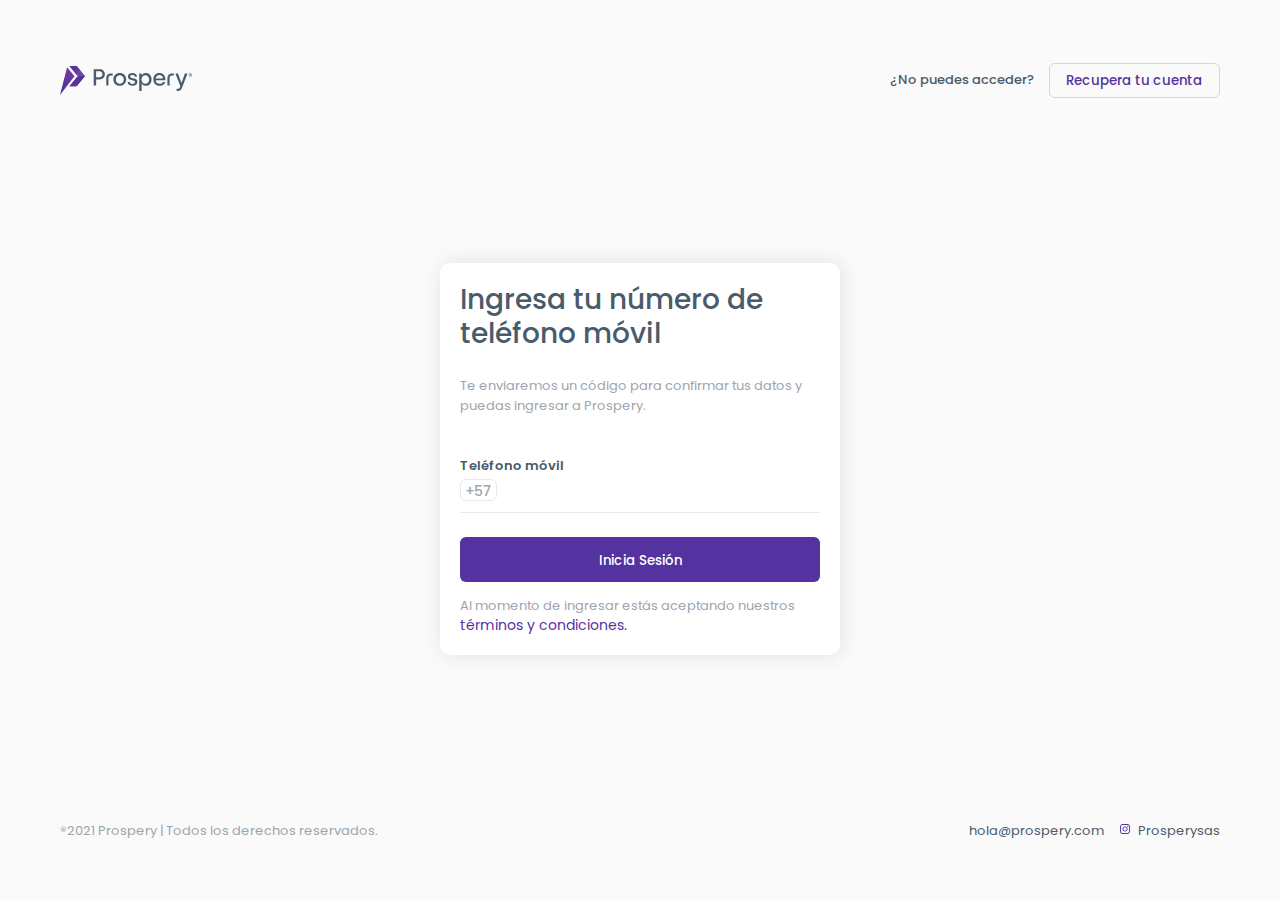
==== commit dc507f5e: "update" ====
--- a/index.html
+++ b/index.html
@@ -1 +1 @@
-<!DOCTYPE html><html lang=""><head><meta charset="utf-8"><meta http-equiv="X-UA-Compatible" content="IE=edge"><meta name="viewport" content="width=device-width,initial-scale=1"><link rel="icon" href="/favicon.ico"><link rel="preconnect" href="https://fonts.gstatic.com" crossorigin><link href="https://fonts.googleapis.com/css2?family=Poppins:ital,wght@0,300;0,400;0,500;0,600;0,700;1,300;1,400;1,500;1,600;1,700&display=swap" rel="stylesheet"><title>Prospery</title><link href="/css/app.4c01b772.css" rel="preload" as="style"><link href="/css/chunk-vendors.eae764fe.css" rel="preload" as="style"><link href="/js/app.be883517.js" rel="preload" as="script"><link href="/js/chunk-vendors.2486f6cf.js" rel="preload" as="script"><link href="/css/chunk-vendors.eae764fe.css" rel="stylesheet"><link href="/css/app.4c01b772.css" rel="stylesheet"></head><body><noscript><strong>We're sorry but Prospery doesn't work properly without JavaScript enabled. Please enable it to continue.</strong></noscript><div id="app"></div><script src="/js/chunk-vendors.2486f6cf.js"></script><script src="/js/app.be883517.js"></script></body></html>+<!DOCTYPE html><html lang=""><head><meta charset="utf-8"><meta http-equiv="X-UA-Compatible" content="IE=edge"><meta name="viewport" content="width=device-width,initial-scale=1"><link rel="icon" href="/favicon.ico"><link rel="preconnect" href="https://fonts.gstatic.com" crossorigin><link href="https://fonts.googleapis.com/css2?family=Poppins:ital,wght@0,300;0,400;0,500;0,600;0,700;1,300;1,400;1,500;1,600;1,700&display=swap" rel="stylesheet"><title>Prospery</title><link href="/css/app.77002146.css" rel="preload" as="style"><link href="/css/chunk-vendors.eae764fe.css" rel="preload" as="style"><link href="/js/app.ae53c643.js" rel="preload" as="script"><link href="/js/chunk-vendors.2486f6cf.js" rel="preload" as="script"><link href="/css/chunk-vendors.eae764fe.css" rel="stylesheet"><link href="/css/app.77002146.css" rel="stylesheet"></head><body><noscript><strong>We're sorry but Prospery doesn't work properly without JavaScript enabled. Please enable it to continue.</strong></noscript><div id="app"></div><script src="/js/chunk-vendors.2486f6cf.js"></script><script src="/js/app.ae53c643.js"></script></body></html>--- a/css/app.77002146.css
+++ b/css/app.77002146.css
@@ -0,0 +1 @@
+.silc-nav{background:#eee}html{font-size:16px}.silc-grid{display:flex;flex-wrap:wrap;margin-left:-20px}.silc-grid--no-gutters{margin-left:0}.silc-grid--justify-center{justify-content:center}.silc-grid--justify-right{justify-content:flex-end}.silc-grid--justify-left{justify-content:flex-start}.silc-grid--justify-between{justify-content:space-between}.silc-grid--align-top{align-items:flex-start}.silc-grid--align-bottom{align-items:flex-end}.silc-grid--align-center{align-items:center}.silc-grid--reverse{flex-direction:row-reverse}@media (min-width:400px){.silc-grid--justify-left-400{justify-content:flex-start}.silc-grid--justify-right-400{justify-content:flex-end}.silc-grid--justify-center-400{justify-content:center}.silc-grid--justify-between-400{justify-content:space-between}.silc-grid--align-top-400{align-items:flex-start}.silc-grid--align-bottom-400{align-items:flex-end}.silc-grid--align-center-400{align-items:center}.silc-grid--reverse-400{flex-direction:row-reverse}}@media (min-width:450px){.silc-grid--justify-left-450{justify-content:flex-start}.silc-grid--justify-right-450{justify-content:flex-end}.silc-grid--justify-center-450{justify-content:center}.silc-grid--justify-between-450{justify-content:space-between}.silc-grid--align-top-450{align-items:flex-start}.silc-grid--align-bottom-450{align-items:flex-end}.silc-grid--align-center-450{align-items:center}.silc-grid--reverse-450{flex-direction:row-reverse}}@media (min-width:550px){.silc-grid--justify-left-550{justify-content:flex-start}.silc-grid--justify-right-550{justify-content:flex-end}.silc-grid--justify-center-550{justify-content:center}.silc-grid--justify-between-550{justify-content:space-between}.silc-grid--align-top-550{align-items:flex-start}.silc-grid--align-bottom-550{align-items:flex-end}.silc-grid--align-center-550{align-items:center}.silc-grid--reverse-550{flex-direction:row-reverse}}@media (min-width:600px){.silc-grid--justify-left-600{justify-content:flex-start}.silc-grid--justify-right-600{justify-content:flex-end}.silc-grid--justify-center-600{justify-content:center}.silc-grid--justify-between-600{justify-content:space-between}.silc-grid--align-top-600{align-items:flex-start}.silc-grid--align-bottom-600{align-items:flex-end}.silc-grid--align-center-600{align-items:center}.silc-grid--reverse-600{flex-direction:row-reverse}}@media (min-width:700px){.silc-grid--justify-left-700{justify-content:flex-start}.silc-grid--justify-right-700{justify-content:flex-end}.silc-grid--justify-center-700{justify-content:center}.silc-grid--justify-between-700{justify-content:space-between}.silc-grid--align-top-700{align-items:flex-start}.silc-grid--align-bottom-700{align-items:flex-end}.silc-grid--align-center-700{align-items:center}.silc-grid--reverse-700{flex-direction:row-reverse}}@media (min-width:800px){.silc-grid--justify-left-800{justify-content:flex-start}.silc-grid--justify-right-800{justify-content:flex-end}.silc-grid--justify-center-800{justify-content:center}.silc-grid--justify-between-800{justify-content:space-between}.silc-grid--align-top-800{align-items:flex-start}.silc-grid--align-bottom-800{align-items:flex-end}.silc-grid--align-center-800{align-items:center}.silc-grid--reverse-800{flex-direction:row-reverse}}@media (min-width:900px){.silc-grid--justify-left-900{justify-content:flex-start}.silc-grid--justify-right-900{justify-content:flex-end}.silc-grid--justify-center-900{justify-content:center}.silc-grid--justify-between-900{justify-content:space-between}.silc-grid--align-top-900{align-items:flex-start}.silc-grid--align-bottom-900{align-items:flex-end}.silc-grid--align-center-900{align-items:center}.silc-grid--reverse-900{flex-direction:row-reverse}}@media (min-width:950px){.silc-grid--justify-left-950{justify-content:flex-start}.silc-grid--justify-right-950{justify-content:flex-end}.silc-grid--justify-center-950{justify-content:center}.silc-grid--justify-between-950{justify-content:space-between}.silc-grid--align-top-950{align-items:flex-start}.silc-grid--align-bottom-950{align-items:flex-end}.silc-grid--align-center-950{align-items:center}.silc-grid--reverse-950{flex-direction:row-reverse}}@media (min-width:1000px){.silc-grid--justify-left-1000{justify-content:flex-start}.silc-grid--justify-right-1000{justify-content:flex-end}.silc-grid--justify-center-1000{justify-content:center}.silc-grid--justify-between-1000{justify-content:space-between}.silc-grid--align-top-1000{align-items:flex-start}.silc-grid--align-bottom-1000{align-items:flex-end}.silc-grid--align-center-1000{align-items:center}.silc-grid--reverse-1000{flex-direction:row-reverse}}@media (min-width:1100px){.silc-grid--justify-left-1100{justify-content:flex-start}.silc-grid--justify-right-1100{justify-content:flex-end}.silc-grid--justify-center-1100{justify-content:center}.silc-grid--justify-between-1100{justify-content:space-between}.silc-grid--align-top-1100{align-items:flex-start}.silc-grid--align-bottom-1100{align-items:flex-end}.silc-grid--align-center-1100{align-items:center}.silc-grid--reverse-1100{flex-direction:row-reverse}}@media (min-width:1200px){.silc-grid--justify-left-1200{justify-content:flex-start}.silc-grid--justify-right-1200{justify-content:flex-end}.silc-grid--justify-center-1200{justify-content:center}.silc-grid--justify-between-1200{justify-content:space-between}.silc-grid--align-top-1200{align-items:flex-start}.silc-grid--align-bottom-1200{align-items:flex-end}.silc-grid--align-center-1200{align-items:center}.silc-grid--reverse-1200{flex-direction:row-reverse}}@media (min-width:1400px){.silc-grid--justify-left-1400{justify-content:flex-start}.silc-grid--justify-right-1400{justify-content:flex-end}.silc-grid--justify-center-1400{justify-content:center}.silc-grid--justify-between-1400{justify-content:space-between}.silc-grid--align-top-1400{align-items:flex-start}.silc-grid--align-bottom-1400{align-items:flex-end}.silc-grid--align-center-1400{align-items:center}.silc-grid--reverse-1400{flex-direction:row-reverse}}@media (min-width:1440px){.silc-grid--justify-left-1440{justify-content:flex-start}.silc-grid--justify-right-1440{justify-content:flex-end}.silc-grid--justify-center-1440{justify-content:center}.silc-grid--justify-between-1440{justify-content:space-between}.silc-grid--align-top-1440{align-items:flex-start}.silc-grid--align-bottom-1440{align-items:flex-end}.silc-grid--align-center-1440{align-items:center}.silc-grid--reverse-1440{flex-direction:row-reverse}}@media (min-width:1600px){.silc-grid--justify-left-1600{justify-content:flex-start}.silc-grid--justify-right-1600{justify-content:flex-end}.silc-grid--justify-center-1600{justify-content:center}.silc-grid--justify-between-1600{justify-content:space-between}.silc-grid--align-top-1600{align-items:flex-start}.silc-grid--align-bottom-1600{align-items:flex-end}.silc-grid--align-center-1600{align-items:center}.silc-grid--reverse-1600{flex-direction:row-reverse}}@media (min-width:1850px){.silc-grid--justify-left-1850{justify-content:flex-start}.silc-grid--justify-right-1850{justify-content:flex-end}.silc-grid--justify-center-1850{justify-content:center}.silc-grid--justify-between-1850{justify-content:space-between}.silc-grid--align-top-1850{align-items:flex-start}.silc-grid--align-bottom-1850{align-items:flex-end}.silc-grid--align-center-1850{align-items:center}.silc-grid--reverse-1850{flex-direction:row-reverse}}.silc-grid__col{flex:0 1 auto;width:100%;box-sizing:border-box;padding-left:20px;margin-top:0;margin-bottom:20px}.silc-grid--no-gutters>.silc-grid__col{padding-left:0}.silc-grid--collapse>.silc-grid__col{margin-bottom:0}.silc-grid__col--auto{width:auto}.silc-grid__col--1{width:8.33333%}.silc-grid__col--2{width:16.66667%}.silc-grid__col--3{width:25%}.silc-grid__col--4{width:33.33333%}.silc-grid__col--5{width:41.66667%}.silc-grid__col--6{width:50%}.silc-grid__col--7{width:58.33333%}.silc-grid__col--8{width:66.66667%}.silc-grid__col--9{width:75%}.silc-grid__col--10{width:83.33333%}.silc-grid__col--11{width:91.66667%}.silc-grid__col--12{width:100%}@media (min-width:400px){.silc-grid__col--auto-400{width:auto}.silc-grid__col--1-400{width:8.33333%}.silc-grid__col--2-400{width:16.66667%}.silc-grid__col--3-400{width:25%}.silc-grid__col--4-400{width:33.33333%}.silc-grid__col--5-400{width:41.66667%}.silc-grid__col--6-400{width:50%}.silc-grid__col--7-400{width:58.33333%}.silc-grid__col--8-400{width:66.66667%}.silc-grid__col--9-400{width:75%}.silc-grid__col--10-400{width:83.33333%}.silc-grid__col--11-400{width:91.66667%}.silc-grid__col--12-400{width:100%}}@media (min-width:450px){.silc-grid__col--auto-450{width:auto}.silc-grid__col--1-450{width:8.33333%}.silc-grid__col--2-450{width:16.66667%}.silc-grid__col--3-450{width:25%}.silc-grid__col--4-450{width:33.33333%}.silc-grid__col--5-450{width:41.66667%}.silc-grid__col--6-450{width:50%}.silc-grid__col--7-450{width:58.33333%}.silc-grid__col--8-450{width:66.66667%}.silc-grid__col--9-450{width:75%}.silc-grid__col--10-450{width:83.33333%}.silc-grid__col--11-450{width:91.66667%}.silc-grid__col--12-450{width:100%}}@media (min-width:550px){.silc-grid__col--auto-550{width:auto}.silc-grid__col--1-550{width:8.33333%}.silc-grid__col--2-550{width:16.66667%}.silc-grid__col--3-550{width:25%}.silc-grid__col--4-550{width:33.33333%}.silc-grid__col--5-550{width:41.66667%}.silc-grid__col--6-550{width:50%}.silc-grid__col--7-550{width:58.33333%}.silc-grid__col--8-550{width:66.66667%}.silc-grid__col--9-550{width:75%}.silc-grid__col--10-550{width:83.33333%}.silc-grid__col--11-550{width:91.66667%}.silc-grid__col--12-550{width:100%}}@media (min-width:600px){.silc-grid__col--auto-600{width:auto}.silc-grid__col--1-600{width:8.33333%}.silc-grid__col--2-600{width:16.66667%}.silc-grid__col--3-600{width:25%}.silc-grid__col--4-600{width:33.33333%}.silc-grid__col--5-600{width:41.66667%}.silc-grid__col--6-600{width:50%}.silc-grid__col--7-600{width:58.33333%}.silc-grid__col--8-600{width:66.66667%}.silc-grid__col--9-600{width:75%}.silc-grid__col--10-600{width:83.33333%}.silc-grid__col--11-600{width:91.66667%}.silc-grid__col--12-600{width:100%}}@media (min-width:700px){.silc-grid__col--auto-700{width:auto}.silc-grid__col--1-700{width:8.33333%}.silc-grid__col--2-700{width:16.66667%}.silc-grid__col--3-700{width:25%}.silc-grid__col--4-700{width:33.33333%}.silc-grid__col--5-700{width:41.66667%}.silc-grid__col--6-700{width:50%}.silc-grid__col--7-700{width:58.33333%}.silc-grid__col--8-700{width:66.66667%}.silc-grid__col--9-700{width:75%}.silc-grid__col--10-700{width:83.33333%}.silc-grid__col--11-700{width:91.66667%}.silc-grid__col--12-700{width:100%}}@media (min-width:800px){.silc-grid__col--auto-800{width:auto}.silc-grid__col--1-800{width:8.33333%}.silc-grid__col--2-800{width:16.66667%}.silc-grid__col--3-800{width:25%}.silc-grid__col--4-800{width:33.33333%}.silc-grid__col--5-800{width:41.66667%}.silc-grid__col--6-800{width:50%}.silc-grid__col--7-800{width:58.33333%}.silc-grid__col--8-800{width:66.66667%}.silc-grid__col--9-800{width:75%}.silc-grid__col--10-800{width:83.33333%}.silc-grid__col--11-800{width:91.66667%}.silc-grid__col--12-800{width:100%}}@media (min-width:900px){.silc-grid__col--auto-900{width:auto}.silc-grid__col--1-900{width:8.33333%}.silc-grid__col--2-900{width:16.66667%}.silc-grid__col--3-900{width:25%}.silc-grid__col--4-900{width:33.33333%}.silc-grid__col--5-900{width:41.66667%}.silc-grid__col--6-900{width:50%}.silc-grid__col--7-900{width:58.33333%}.silc-grid__col--8-900{width:66.66667%}.silc-grid__col--9-900{width:75%}.silc-grid__col--10-900{width:83.33333%}.silc-grid__col--11-900{width:91.66667%}.silc-grid__col--12-900{width:100%}}@media (min-width:950px){.silc-grid__col--auto-950{width:auto}.silc-grid__col--1-950{width:8.33333%}.silc-grid__col--2-950{width:16.66667%}.silc-grid__col--3-950{width:25%}.silc-grid__col--4-950{width:33.33333%}.silc-grid__col--5-950{width:41.66667%}.silc-grid__col--6-950{width:50%}.silc-grid__col--7-950{width:58.33333%}.silc-grid__col--8-950{width:66.66667%}.silc-grid__col--9-950{width:75%}.silc-grid__col--10-950{width:83.33333%}.silc-grid__col--11-950{width:91.66667%}.silc-grid__col--12-950{width:100%}}@media (min-width:1000px){.silc-grid__col--auto-1000{width:auto}.silc-grid__col--1-1000{width:8.33333%}.silc-grid__col--2-1000{width:16.66667%}.silc-grid__col--3-1000{width:25%}.silc-grid__col--4-1000{width:33.33333%}.silc-grid__col--5-1000{width:41.66667%}.silc-grid__col--6-1000{width:50%}.silc-grid__col--7-1000{width:58.33333%}.silc-grid__col--8-1000{width:66.66667%}.silc-grid__col--9-1000{width:75%}.silc-grid__col--10-1000{width:83.33333%}.silc-grid__col--11-1000{width:91.66667%}.silc-grid__col--12-1000{width:100%}}@media (min-width:1100px){.silc-grid__col--auto-1100{width:auto}.silc-grid__col--1-1100{width:8.33333%}.silc-grid__col--2-1100{width:16.66667%}.silc-grid__col--3-1100{width:25%}.silc-grid__col--4-1100{width:33.33333%}.silc-grid__col--5-1100{width:41.66667%}.silc-grid__col--6-1100{width:50%}.silc-grid__col--7-1100{width:58.33333%}.silc-grid__col--8-1100{width:66.66667%}.silc-grid__col--9-1100{width:75%}.silc-grid__col--10-1100{width:83.33333%}.silc-grid__col--11-1100{width:91.66667%}.silc-grid__col--12-1100{width:100%}}@media (min-width:1200px){.silc-grid__col--auto-1200{width:auto}.silc-grid__col--1-1200{width:8.33333%}.silc-grid__col--2-1200{width:16.66667%}.silc-grid__col--3-1200{width:25%}.silc-grid__col--4-1200{width:33.33333%}.silc-grid__col--5-1200{width:41.66667%}.silc-grid__col--6-1200{width:50%}.silc-grid__col--7-1200{width:58.33333%}.silc-grid__col--8-1200{width:66.66667%}.silc-grid__col--9-1200{width:75%}.silc-grid__col--10-1200{width:83.33333%}.silc-grid__col--11-1200{width:91.66667%}.silc-grid__col--12-1200{width:100%}}@media (min-width:1400px){.silc-grid__col--auto-1400{width:auto}.silc-grid__col--1-1400{width:8.33333%}.silc-grid__col--2-1400{width:16.66667%}.silc-grid__col--3-1400{width:25%}.silc-grid__col--4-1400{width:33.33333%}.silc-grid__col--5-1400{width:41.66667%}.silc-grid__col--6-1400{width:50%}.silc-grid__col--7-1400{width:58.33333%}.silc-grid__col--8-1400{width:66.66667%}.silc-grid__col--9-1400{width:75%}.silc-grid__col--10-1400{width:83.33333%}.silc-grid__col--11-1400{width:91.66667%}.silc-grid__col--12-1400{width:100%}}@media (min-width:1440px){.silc-grid__col--auto-1440{width:auto}.silc-grid__col--1-1440{width:8.33333%}.silc-grid__col--2-1440{width:16.66667%}.silc-grid__col--3-1440{width:25%}.silc-grid__col--4-1440{width:33.33333%}.silc-grid__col--5-1440{width:41.66667%}.silc-grid__col--6-1440{width:50%}.silc-grid__col--7-1440{width:58.33333%}.silc-grid__col--8-1440{width:66.66667%}.silc-grid__col--9-1440{width:75%}.silc-grid__col--10-1440{width:83.33333%}.silc-grid__col--11-1440{width:91.66667%}.silc-grid__col--12-1440{width:100%}}@media (min-width:1600px){.silc-grid__col--auto-1600{width:auto}.silc-grid__col--1-1600{width:8.33333%}.silc-grid__col--2-1600{width:16.66667%}.silc-grid__col--3-1600{width:25%}.silc-grid__col--4-1600{width:33.33333%}.silc-grid__col--5-1600{width:41.66667%}.silc-grid__col--6-1600{width:50%}.silc-grid__col--7-1600{width:58.33333%}.silc-grid__col--8-1600{width:66.66667%}.silc-grid__col--9-1600{width:75%}.silc-grid__col--10-1600{width:83.33333%}.silc-grid__col--11-1600{width:91.66667%}.silc-grid__col--12-1600{width:100%}}@media (min-width:1850px){.silc-grid__col--auto-1850{width:auto}.silc-grid__col--1-1850{width:8.33333%}.silc-grid__col--2-1850{width:16.66667%}.silc-grid__col--3-1850{width:25%}.silc-grid__col--4-1850{width:33.33333%}.silc-grid__col--5-1850{width:41.66667%}.silc-grid__col--6-1850{width:50%}.silc-grid__col--7-1850{width:58.33333%}.silc-grid__col--8-1850{width:66.66667%}.silc-grid__col--9-1850{width:75%}.silc-grid__col--10-1850{width:83.33333%}.silc-grid__col--11-1850{width:91.66667%}.silc-grid__col--12-1850{width:100%}}body{background-color:#fafafa;color:#4a5b6c}body,input[type=address],input[type=date],input[type=tel],input[type=text],select{font-family:Poppins,sans-serif;line-height:1.2}.h1,h1{font-weight:500;font-size:1.25rem;color:#4a5b6c}.h1 strong.purple,h1 strong.purple{color:#5432a0}.h1--medium,h1--medium{font-size:1.5rem}@media (min-width:600px){.h1,h1{font-size:1.75rem}}.h1.h1--small,h1.h1--small{font-size:1.375rem}.h2,h2{font-size:1.25rem;font-weight:500}.h2,.h3,h2,h3{line-height:1;color:#4a5b6c;padding-top:.25rem}.h3,h3{font-size:.875rem;font-weight:700}.p,p,p strong{font-size:.8125rem;line-height:1.3;color:#9ca5ae;padding-top:.125rem}.p a:after,p a:after,p strong a:after{transform:scaleX(0)}.p.paragraph--dark,p.paragraph--dark,p strong.paragraph--dark{color:#4a5b6c;font-weight:500}.p.paragraph--dark strong,p.paragraph--dark strong,p strong.paragraph--dark strong{color:#4a5b6c}.p.paragraph--purple,p.paragraph--purple,p strong.paragraph--purple{color:#5432a0;font-weight:700}.p.paragraph--large,p.paragraph--large,p strong.paragraph--large{font-size:.875rem}@media (min-width:600px){.p,p,p strong{font-size:.8125rem;line-height:1.5}}.label,label{font-size:.75rem;line-height:1rem}.label.label--checkbox,label.label--checkbox{font-size:.75rem;color:#9ca5ae}.label.label--input,label.label--input{position:relative;font-weight:600;font-size:.8125rem;color:#4a5b6c}li{list-style:none}.a,a,li{text-decoration:none}.a,a{position:relative;font-size:.875rem;line-height:.875rem;color:#5432a0;cursor:pointer}.a:after,a:after{content:"";display:block;position:absolute;bottom:-.125rem;left:0;width:100%;height:.0625rem;transform:scaleX(1);transition:transform .3s;background-color:#5432a0}.a:hover:after,a:hover:after{transform:scaleX(1.1)}input{font-family:Poppins,sans-serif;font-weight:500;color:#4a5b6c}.main-container{padding:1rem;margin:0 auto}@media (min-width:700px){.main-container{padding:2rem}}@media (min-width:1000px){.main-container{padding:3.75rem}}.dashboard__main-container{display:flex;justify-content:space-between;width:100%;height:100%}.component-spacer{margin-bottom:1rem}@media (min-width:800px){.component-spacer{margin-bottom:2rem}}.outer-pad,.outer-pad.outer-pad--small{padding:1rem}.outer-pad.outer-pad--extra-small{padding:.75rem}@media (min-width:800px){.outer-pad{padding:1.25rem}.outer-pad.outer-pad--extra-small{padding:1rem}.outer-pad.outer-pad--small{padding:1.25rem}.outer-pad.outer-pad--medium{padding:1.5rem}}.vertical-margin__small{margin-bottom:.5rem}.vertical-margin__medium{margin-bottom:1rem}.vertical-margin__large{margin-bottom:1.5rem}.tooltip{position:relative;display:inline-block;margin-left:.1875rem}.tooltip svg circle{fill:#9ca5ae;transition:background-color .3s}.tooltip .tooltiptext{position:absolute;left:20px;visibility:hidden;width:120px;background-color:#5432a0;color:#fff;opacity:0;text-align:center;border-radius:6px;padding:5px 0;z-index:1;transition:opacity .3s}a.custom-link:after{display:none}.tooltip:hover svg circle{fill:#5432a0}.tooltip:hover .tooltiptext{opacity:1;visibility:visible}input[type=date],input[type=tel]{-webkit-appearance:none;background-color:transparent;color:#4a5b6c}input[type=date]::-moz-placeholder,input[type=tel]::-moz-placeholder{color:#4a5b6c}input[type=date]:-ms-input-placeholder,input[type=tel]:-ms-input-placeholder{color:#4a5b6c}input[type=date]::placeholder,input[type=tel]::placeholder{color:#4a5b6c}.phone__country-indicator{display:inline-block;position:absolute;bottom:.75rem;left:1.25rem;margin-right:.5rem;font-size:.875rem;font-weight:500;color:#9ca5ae;padding:.0625rem .25rem;padding-top:.1875rem;border:1px solid #e7e9ec;border-radius:6px}.input__tel{padding-left:3rem}input::-moz-placeholder{color:#9ca5ae;font-weight:400;font-size:.9375rem}input:-ms-input-placeholder{color:#9ca5ae;font-weight:400;font-size:.9375rem}input::placeholder{color:#9ca5ae;font-weight:400;font-size:.9375rem}input[type=date]{color:#9ca5ae;line-height:1;font-weight:400;font-size:.9375rem;display:inline-block}input[type=date].date--filled{color:#4a5b6c;font-weight:600}input::-webkit-inner-spin-button,input::-webkit-outer-spin-button{-webkit-appearance:none;margin:0}input[type=number]{-moz-appearance:textfield}input[type=date]::-webkit-calendar-picker-indicator,input[type=date]::-webkit-inner-spin-button{display:none;-webkit-appearance:none}input:-webkit-autofill,input:-webkit-autofill:active,input:-webkit-autofill:focus,input:-webkit-autofill:hover{-webkit-transition:background-color 5000s ease-in-out 0s;transition:background-color 5000s ease-in-out 0s}input:-webkit-autofill,input:-webkit-autofill:focus{-webkit-box-shadow:0 0 0 50px #fff inset;-webkit-text-fill-color:#4a5b6c}.fade-enter-active,.fade-leave-active{transition:all .3s ease}.fade-enter-from{transform:translateX(10px);opacity:0}.fade-leave-to{opacity:0}.silc-grid--relative{position:relative}.silc-grid--justify-right{text-align:right}.silc-grid__col--last-row{margin-bottom:0}.login{display:flex;width:100%;min-height:100vh;justify-content:space-between;flex-direction:column}.login__header{min-height:2.5rem}.login__header .button.button--recovery{padding:.625rem;height:auto}@media (min-width:600px){.login__header .button.button--recovery{margin-left:.5rem;padding:.625rem 1rem}}.login__footer,.login__header{width:100%}.contact,.login__footer,.login__header{display:flex;justify-content:space-between;align-items:center}.contact p{color:#4a5b6c}.contact__instagram{display:flex;align-items:center;margin-left:1rem}.contact__instagram:after{display:none}.contact__instagram svg{margin-right:.5rem}.login__footer{flex-wrap:wrap}a.nav:after{content:none}.nav{display:flex;align-items:center;justify-content:center}.nav p{display:none;padding:.25rem .375rem .25rem .375rem;vertical-align:middle}@media (min-width:700px){.nav p{display:inline-block}}.nav .button--small{margin:0}.credit-card__content-table{margin-top:2rem;border:.0625rem solid #e7e9ec;border-radius:.625rem}.credit-card__table-data{display:flex;justify-content:space-between;flex-wrap:wrap;width:100%}.table-data__element{width:50%;margin-top:1.25rem}.dashboard-container{display:flex;flex-direction:column;justify-content:space-between}@media (min-width:600px){.dashboard-container{overflow-y:hidden;flex-direction:row;height:100vh}}.dashboard-content{display:flex;flex:2;width:100%}@media (min-width:600px){.dashboard-content{overflow-y:auto}}.dashboard-view{display:flex;position:relative;flex-direction:column;width:100%;height:100%;margin:0 auto;max-width:80.625rem}.empty-state__image-wrapper{margin-top:-5rem}.prestamos-list__container .h1,.prestamos-list__container p{text-align:center}.prestamos-list__container .h1{margin-bottom:1.5rem}.prestamos-list__container #circlePath{fill:linear-gradient(90deg,#60bfea,#9dd3ee)}.prestamos-list__container--empty{display:flex;align-items:center;flex-grow:1}.prestamos-list__container--empty .prestamos__section{height:auto;margin-top:-5rem}.dashboard__header{position:relative;display:flex;align-items:center;justify-content:space-between;top:0;left:0;width:100%;margin:.5rem 0 1rem 0}.dashboard__header .h1{margin-bottom:0}.dashboard__header--button{display:flex;justify-content:space-between;align-items:flex-start;width:auto}.dashboard__header--button .button{margin-top:0}.button.button--prestamo{position:absolute;display:flex;justify-content:center;align-items:center;right:0;font-size:.875rem;border-radius:3.125rem;color:transparent;width:2.8125rem;padding:0;overflow:hidden}.button.button--prestamo span{display:none;padding-top:.125rem}.button.button--prestamo:after{content:"+";display:block;position:absolute;top:50%;left:50%;transform:translateX(-50%) translateY(-50%);margin-top:0;padding-top:.125rem;color:#fff;font-size:1.25rem;vertical-align:middle}@media (min-width:800px){.button.button--prestamo{padding:.375rem .25rem;padding-top:.4375rem;border-radius:.375rem;color:#fff;height:2.1875rem;min-width:11.25rem}.button.button--prestamo:after{position:relative;display:inline-block;margin-top:0;margin-left:.5rem;padding-top:.125rem;transform:none;top:auto;left:auto}.button.button--prestamo span{display:inline-block}}.prestamos__item-wrapper{max-width:18.75rem;margin:0 auto}.prestamos__section{display:flex;justify-content:center;width:100%}.prestamos__list-wrapper{display:inline-block;width:100%;margin:0 auto}.request__view .dashboard-card{height:auto}.request__view .dashboard-card .dashboard-card__list-item{margin-bottom:2rem;position:relative}.request__view .dashboard-card .dashboard-card__list-item:last-of-type{margin-bottom:1rem}.request__view .dashboard-card .dashboard-card__list-item:last-of-type:after{content:none}.request__view .dashboard-card .dashboard-card__content-wrapper{width:100%}.request__view .dashboard-card .dashboard-card__content-wrapper .button{margin-top:1rem;width:100%}.request__view .dashboard-card .dashboard-card__list-item:after{content:"";display:block;position:absolute;bottom:-1rem;width:100%;height:.0625rem;background-color:#e7e9ec}.request__form-control{margin-top:1.875rem}.request__inner-wrapper{width:100%}.request__input-wrapper{display:flex;position:relative;margin-top:1rem}.request__input-wrapper .request__datepicker-icon{position:absolute;display:block;color:#4a5b6c;top:50%;right:.625rem;transform:translateY(-50%);font-size:1.375rem;pointer-events:none}.request__input-wrapper .request__form-number{position:absolute;top:50%;left:50%;transform:translateX(-50%) translateY(-40%);color:#4a5b6c;font-size:.875rem;font-weight:500;pointer-events:none}.request__input-wrapper:first-of-type{margin-bottom:1rem}.request__form-input{flex-grow:2;height:2.8125rem;border:.0625rem solid #e7e9ec;padding:0 1rem;margin:0 .5rem;border-radius:.375rem;text-align:center}.request__form-input.request__form-input--filled{border-color:#5432a0;color:#4a5b6c}.request__form-input.request__form-input--hidden-number[type=number]{color:transparent}.request__form-input[type=number]{color:#4a5b6c}.request__form-input.request__form-input--date{position:relative;text-align:left;margin:0}.request__form-input::-moz-placeholder{color:#4a5b6c}.request__form-input:-ms-input-placeholder{color:#4a5b6c}.request__form-input::placeholder{color:#4a5b6c}.request__form-input::-webkit-inner-spin-button,.request__form-input::-webkit-input-placeholder{display:none}.button.request__form-button{min-width:2.8125rem;height:2.8125rem;padding:0;margin-top:0;background-color:transparent;border:.0625rem solid #d3d1ed;color:#5432a0;font-size:1.5rem;font-weight:200}.button.request__form-button:hover{background-color:transparent}@media (min-width:800px){.button.request__form-button{padding-top:.25rem}}input[type=text]{font-family:Poppins,sans-serif;color:#4a5b6c;font-weight:500;font-size:.875rem}.pay-loan__view .silc-grid .dashboard-card{height:auto}.pay-loan__view .silc-grid .dashboard-card.dashboard-card--manual-payment .dashboard-card__content{margin:1.5rem 0}.pay-loan__view .silc-grid .dashboard-card.dashboard-card--manual-payment .dashboard-card__header{margin-bottom:0}.pay-loan__view .silc-grid .dashboard-card.dashboard-card--manual-payment .dashboard-card__content:after{display:none}.dashboard-card__list-wrapper{width:100%}.dashboard-card__list-item{display:flex;justify-content:space-between;margin-bottom:1rem}.dashboard-card__list-item:last-of-type{margin-bottom:0}.dashboard-card__list-item p{font-size:.75rem}.dashboard-card__list-item .inline-icon__wrapper p{margin-left:0}.manual-pay__view .dashboard-card__content:first-of-type{margin-left:-1.25rem;width:auto;justify-content:center}@media (min-width:600px){.manual-pay__view .dashboard-card__content:first-of-type{justify-content:space-between}}.manual-pay__account-wrapper{display:flex;justify-content:space-between;width:100%;min-width:20.625rem;padding-left:1.25rem}.manual-pay__account-wrapper:first-of-type{margin-bottom:1rem}@media (min-width:1100px){.manual-pay__account-wrapper{width:50%;margin-bottom:0}}.manual-pay__instructions{font-size:.75rem;margin-bottom:1.5rem}.manual-pay__account-option{display:flex;flex-direction:column;justify-content:space-between;align-items:center;width:100%;height:10rem;min-height:8.5rem;border:1px solid #e7e9ec;border-radius:.625rem}.manual-pay__account-image{height:1.25rem}.manual-pay__account-image--bancolombia{transform-origin:bottom;transform:scale(1.3)}.manual-pay__details-content,.manual-pay__payment-details{width:100%}.manual-pay__details-item{display:flex;justify-content:space-between;width:100%}.manual-pay__details-item .inline-icon__wrapper p{margin-left:0}.manual-pay__footer:before{content:"";display:block;position:relative;margin:1.25rem 0;width:100%;height:.0625rem;background-color:#e7e9ec}.manual-pay__item-label{font-weight:500;color:#4a5b6c}.manual-pay__total-number{font-weight:700;font-size:1rem;color:#4a5b6c}.manual-pay__footer-actions{flex-wrap:wrap}.manual-pay__footer-actions .inline-icon__wrapper{flex:2;margin-right:2rem;margin-bottom:1rem;max-width:31.25rem;min-width:18.75rem;align-items:flex-start}.manual-pay__footer-actions .inline-icon__wrapper svg{margin-right:.5rem}.manual-pay__footer-actions .inline-icon__wrapper .manual-pay__footer-text{color:#4a5b6c;font-size:.75rem}.manual-pay__footer-actions .button{flex:1;max-width:25rem;min-width:18.75rem;padding:.75rem 2rem;margin-right:0}@media (min-width:1100px){.manual-pay__footer-actions .inline-icon__wrapper{align-items:center;margin-bottom:0}}.my-account .dashboard-card{position:relative}@media (min-width:600px){.my-account .dashboard-card{margin-top:0}}.my-account .account-info .account-info__content{display:block;margin-left:.5rem}.account-form,.account-form__button{width:100%}@media (min-width:800px){.account-form__button{width:auto;bottom:1.25rem;right:1.25rem}}.account__alert.alert .form__card{max-width:100%}.account-form__toggle{display:flex;align-items:center}.account-form__toggle--active .account-form__toggle-icon{background-color:#5432a0;border-right:4px solid #5432a0;border-left:4px solid #5432a0}.account-form__toggle--active .account-form__toggle-icon:after{left:100%;transform:translateX(-100%) translateY(-50%)}.account-form__toggle-icon{position:relative;width:2.375rem;height:1.5rem;border-radius:25px;background-color:#e7e9ec;border-right:4px solid #e7e9ec;border-left:4px solid #e7e9ec;transition:background-color .3s,border .3s}.account-form__toggle-icon:after{content:"";display:block;position:absolute;left:0;top:50%;width:.9375rem;height:.9375rem;transform:translateY(-50%) translateX(0);background-color:#fff;border-radius:50%;box-shadow:0 2px 20px 2px rgba(0,0,0,.2);transition:left .3s,transform .3s}.account-form__toggle-description{padding-top:.125rem;margin-left:1rem}.dashboard-view__wrapper{height:100%}.dashboard-view__empty-state{display:flex;flex-direction:column;justify-content:center;height:100%;max-width:17.8125rem;margin:0 auto;text-align:center}.dashboard-view__empty-state .h1{margin-bottom:1.5rem}.dashboard-view__empty-state p{font-size:.8125rem;line-height:1.4}.dashboard-view__empty-state .empty-state__image-wrapper{margin-bottom:1.5rem}@media (min-width:600px){.dashboard-view__empty-state{max-width:22.8125rem}}.dashboard-card__actions{display:flex}button.dashboard-card__actions-button{background-color:transparent}button.dashboard-card__actions-button:first-of-type{margin-right:.5rem}button.dashboard-card__actions-button svg.icon-svg:first-of-type{margin-right:0}.dashboard-card.dashboard-card--personal-reference h2.dashboard-card__title{font-size:1rem;margin-bottom:.5rem;font-weight:500}.dashboard-card.dashboard-card--personal-reference p{font-size:.8125rem;font-weight:400}.dashboard-card.dashboard-card--personal-reference .dashboard-card__content{margin-top:1rem}.dashboard-card.dashboard-card--personal-reference .dashboard-card__label{font-size:.6875rem;margin-bottom:.5rem}.dashboard-card.dashboard-card--personal-reference .dashboard-card__number{font-weight:500;font-size:.8125rem}.personal-reference__relation{font-size:.8125rem}.silc-grid__col>.dashboard-card__header{margin-bottom:0}.button,button{font-family:Poppins;cursor:pointer}.button{height:2.8125rem;font-weight:500;background-color:#5432a0;border:none;border-radius:.375rem;color:#fff;padding:.75rem 1.375rem .625rem 1.375rem;transition:background-color .3s}.button:hover{background-color:#6339bf}.button.button--bordered{background-color:transparent;border:1px solid #9ca5ae;color:#9ca5ae}.button--spaced-top{margin-top:1rem}.button.button--tight{padding:.625rem 1.75rem;padding-top:.75rem}.button.button--large{padding:.75rem 2.875rem .625rem 2.875rem}.button.button--large.button--wide{width:100%}.button.button--small{line-height:.8125rem;padding:.25rem .375rem .25rem .375rem;background-color:transparent;border:.0625rem solid #d3d1ed;border-color:#d3d1ed;color:#5432a0}.button.button--small.button--red{background-color:transparent;border-color:#ffd9d9;color:#fd5757}.button.button--small.button--disabled{background-color:transparent;border-color:#e7e9ec;color:#e7e9ec}.button.button--gray{border:.0625rem solid #e7e9ec;background-color:#fff;color:#4a5b6c}.button.button--disabled{background-color:#e7e9ec}.button.close{position:relative;background-color:transparent;margin:0;padding:0;width:1.5625rem;height:1.5625rem;border:.0625rem solid #e7e9ec}.button.close:after,.button.close:before{content:"";display:block;position:absolute;top:50%;left:50%;width:.875rem;height:.125rem;background-color:#9ca5ae}.button.close:before{transform:translateX(-50%) translateY(-50%) rotate(45deg)}.button.close:after{transform:translateX(-50%) translateY(-50%) rotate(-45deg)}.button.close.alert__button{position:relative;top:auto;right:auto}.sign-in{position:relative}.sign-up{width:100%}.form__card{position:relative;display:flex;max-width:25rem;flex-direction:column;margin:2rem auto;border-radius:.625rem;box-shadow:.125rem 0 1.25rem rgba(20,20,20,.1);background-color:#fff}.form__card.form__card--large{width:100%;max-width:46.875rem;padding:1.25rem}.form__card button:not(.close){margin-top:1.5rem}@media (min-width:800px){.form__card{margin:5rem auto}}.form__fieldset{position:relative}.form__fieldset .phone__country-indicator{left:0}.form__card-fields{margin-bottom:.75rem}.form__card-description{margin-bottom:2.5rem}form fieldset{border:none}.select-standard,input{margin-top:.4375rem;width:100%;height:2rem;padding:0 0 .75rem 0;border:none;border-bottom:.0625rem solid #e7e9ec;margin-bottom:2.5rem;transition:border .3s;color:#4a5b6c;font-size:1rem}.select-standard:last-of-type,input:last-of-type{margin-bottom:0}.select-standard:focus,input:focus{border-color:#5432a0}.select-standard:focus.form__card-fields--failed,input:focus.form__card-fields--failed{border-color:#fd5757}.form__card-header{display:flex;justify-content:space-between;max-width:21.875rem;margin-bottom:.75rem}@media (min-width:600px){.form__card-header{margin-bottom:1.5rem}}.sign-up .form__card-header{align-items:center}.form__card-footer p{text-align:left}.form__card-field{height:1.5rem}input.form__card-fields--failed{border-color:#fd5757}.checkbox__container{display:block;margin-top:1.5rem;position:relative;padding-left:35px;pointer-events:none;-webkit-user-select:none;-moz-user-select:none;-ms-user-select:none;user-select:none}.pay-loan__view .checkbox__container{pointer-events:auto}.checkbox__container p{padding-top:.1rem}.checkbox__container input{position:absolute;opacity:0;height:0;width:0}.pay-loan__view .checkbox__container input{top:0;left:0;width:1.5rem;height:1.5rem;margin-top:0}.checkmark{position:absolute;top:0;left:0;height:23px;width:23px;border-radius:50%;border:.0625rem solid #e7e9ec}.checkbox__container:hover input~.checkmark,.checkmark{background-color:#fff}.checkbox__container input:checked~.checkmark{border:1px solid #5432a0}.checkmark:after{content:"";position:absolute;display:none}.checkbox__container input:checked~.checkmark:after{display:block}.checkbox__container .checkmark:after{left:50%;top:50%;width:80%;height:80%;background-color:#5432a0;border-radius:50%;transform:translateX(-50%) translateY(-50%)}.form__password-wrapper{position:relative;margin-top:1rem}.icons__wrapper{display:flex;align-items:center;bottom:.5rem;right:0}.icons__wrapper,.icons__wrapper .icon__hide-password{position:absolute}.icons__wrapper .icon__delete-text+.hide-password,.icons__wrapper .icon__delete-text+.show-password,.icons__wrapper .show-password+.hide-password{margin-left:.5rem}input::-ms-clear,input::-ms-reveal{display:none}input[type=password]::-webkit-contacts-auto-fill-button,input[type=password]::-webkit-credentials-auto-fill-button{visibility:hidden;display:none!important;pointer-events:none;height:0;width:0;margin:0}.code-verification .h1{margin-bottom:2rem}.code-verification .form__card-footer p{font-size:.75rem;text-align:left}.code-verification .form__card-footer p a{font-size:.75rem}.sign-up__title{position:relative;font-size:1rem;text-align:center;margin-top:2rem;margin-bottom:2rem;max-width:21.875rem;width:80%}.sign-up__title .line{position:relative;display:flex;justify-content:space-evenly;width:90%;height:.125rem;background-color:#9ca5ae;margin:0 auto;margin-top:1rem}.sign-up__title .line__progress{position:absolute;top:0;left:0;width:100%;height:100%;background-color:#5432a0;transition:transform 1.5s ease-in-out;transform:scaleX(.2);transform-origin:left}.sign-up__title .line__dot{box-sizing:content-box;position:relative;top:50%;width:.5rem;height:.5rem;border-radius:50%;transform-origin:center center;transform:translateY(-50%) scale(.5);background-color:#9ca5ae;border:2px solid #fafafa;transition:background-color .3s 1.2s,transform .3s 1.2s}.sign-up__title .line__dot.line__dot--active{background-color:#5432a0;transform:translateY(-50%) scale(1)}@media (min-width:800px){.sign-up__title{position:absolute;top:3rem;font-size:1.5rem;margin-top:0}}.pass-input__wrapper{position:relative;margin-top:1.5rem}.pass-input__wrapper svg{position:absolute;right:.5rem}.form__card-timer{display:flex;margin-bottom:1rem}.footer__timer{color:#5432a0;margin-right:1rem}.personal-data .form__card-field{margin-bottom:0}.personal-data .form__card-fields{display:flex;flex-direction:column}.personal-data button{align-self:flex-end;margin-bottom:0}.datepicker,.take-photo{position:fixed;top:0;left:0;width:100vw;height:100vh;overflow:hidden;background:rgba(0,0,0,.45);display:flex;align-items:center;justify-content:center}.take-photo__camera{width:95%;background-color:#fff;border-radius:.625rem;display:flex;flex-direction:column;align-items:center;justify-content:space-between;position:relative;padding:1.25rem}@media (min-width:550px){.take-photo__camera{width:34.375rem;min-height:37.5rem}}.take-photo__camera .take-photo__header{font-size:1.25rem;align-self:flex-start;margin-bottom:1.5rem}.take-photo__camera .paragraph--light{padding:1.25rem;font-size:.6875rem;text-align:center}.camera-video{background-color:#9ca5ae;border-radius:.625rem}.button.close{position:absolute}.camera-shoot{opacity:1;margin-bottom:1.25rem;transition:opacity .3s}.camera-shoot--disabled{pointer-events:none;opacity:.4}.video-container{position:relative}.video-container:before{position:absolute;content:"";height:142px;width:260px;top:50%;left:50%;transform:translateX(-50%) translateY(-50%);z-index:1;border-radius:.625rem;background-color:transparent;border:1px solid #fff}@media (min-width:450px){.video-container:before{height:200px;width:331px}}.video-container__selfie:before{position:absolute;content:"";width:6.25rem;height:8.0625rem;top:28%;left:50%;transform:translateX(-50%);z-index:1;border-radius:45%;background-color:transparent;border:1px solid #fff}@media (min-width:450px){.video-container__selfie:before{width:9.375rem;height:11.375rem}}.camera-box{margin-bottom:1rem}.camera-button{margin-bottom:.625rem;opacity:1}.camera-button--disabled{opacity:.1;pointer-events:none}.photo-footer{margin-bottom:1.5rem}.photo-footer__header{text-align:center}.photo-footer .photo-footer__button-container{display:flex;flex-wrap:wrap;justify-content:center;width:100%}.photo-footer__button{display:block;width:15.3125rem;font-size:.75rem;margin-bottom:1rem}.photo-footer__button:first-of-type{margin-right:.625rem}.photo-footer .button.close{top:1.25rem;right:1.25rem}.button.photo-footer__button:first-of-type{margin-top:0}.button.close{top:1.4375rem;right:1.25rem}.alert{position:absolute;left:50%;bottom:0;margin-top:1.5rem;transform:translateX(-50%) translateY(30%);width:100%}.alert .alert__text,.alert .alert__text-strong{font-size:.75rem;line-height:1.2;width:85%;color:#4a5b6c;font-weight:500;padding-top:.375rem}.alert .alert__text .alert__text-strong.error{color:#fd5757}.alert .alert__text .alert__text-strong.success{color:#5432a0}.alert .form__card{display:flex;flex-direction:row;justify-content:space-between;margin:0 auto}.alert.account__alert{position:relative;bottom:0;margin-top:0}.form__card--centered{align-items:center}.form__card--centered .form__card--frame{text-align:center;display:flex;flex-direction:column;align-items:center;max-width:36.6875rem;min-height:25rem}.form__card--centered .form__card__content{margin-bottom:1.5rem}.form__card--centered .form__card-header .h1{text-align:center;font-size:1.5rem;margin-top:1.5rem}.upload-id .form__card-header{max-width:25rem}.id-image{width:11.5625rem;height:11.5625rem;background-image:url(../img/id-img.619222e0.png);background-repeat:no-repeat;background-size:11.5625rem 11.5625rem;margin-bottom:1.5rem}.form-card__footer{display:flex;flex-wrap:wrap;justify-content:center;align-items:center;width:100%}.form-card__footer .form-card__footer-info{display:flex;align-items:center;width:100%;margin-bottom:1.5rem}@media (min-width:600px){.form-card__footer .form-card__footer-info{width:60%;margin-bottom:0}}.form-card__footer .form-card__footer-info p{font-size:.75rem}.form-card__footer .form-card__footer-info .icon-svg,.form-card__footer .form-card__footer-info p{margin-right:1rem}.form-card__footer .form-card__footer-info .icon-svg{min-width:1.5rem;height:1.5rem}.form__card .form-card__footer .button{margin-top:0;margin-right:0}@media (min-width:600px){.form-card__footer{justify-content:space-between}}.personal-data .alert-wrapper{position:relative}.personal-data .alert__button{position:relative;top:-.125rem;right:unset}.personal-data .silc-grid .tooltip{top:.0625rem}.complete-user-data__container{min-height:32.25rem;display:flex;align-items:center;justify-content:center;flex-direction:column}.personal-data__password-instruction{position:absolute;bottom:-3.125rem}select::-ms-expand{display:none}select{outline:none;-webkit-appearance:none;-moz-appearance:none;appearance:none;background-color:transparent;border:none;padding:0 1em 0 0;margin:0;width:100%;font-family:inherit;font-size:inherit;cursor:inherit;line-height:inherit}.select{position:relative}.select:after{content:"";display:inline-block;position:absolute;bottom:1.125rem;right:.25rem;width:8px;height:8px;border-right:.125rem solid #4a5b6c;border-bottom:.125rem solid #4a5b6c;transform:rotate(45deg);pointer-events:none}.add__id-button__wrapper input[type=file],.add__selfie-button__wrapper input[type=file]{position:absolute;top:0;left:0;width:100%;height:100%;opacity:0;cursor:pointer}.add__id-button__wrapper button.button--small,.add__selfie-button__wrapper button.button--small{margin-top:.5rem;padding:.25rem .375rem .25rem .375rem;height:auto;font-size:.75rem}.add__id-button__wrapper p,.add__selfie-button__wrapper p{font-size:.75rem;line-height:1.2}.add__id-button__wrapper{position:relative;display:flex;margin-top:.75rem;padding:1.25rem;border:.0625rem solid #e7e9ec;border-radius:.625rem;max-width:auto}@media (min-width:600px){.add__id-button__wrapper{max-width:21.375rem}}@media (min-width:800px){.add__id-button__wrapper{max-width:auto}}.add__id-button__wrapper svg{min-width:7.25rem;margin-right:1rem}.add__id-footer{display:flex;justify-content:space-between;flex-direction:column;align-items:center;margin-top:1.25rem}.add__id-footer .id-footer__instructions{display:flex;align-items:center;max-width:21.25rem}.add__id-footer .id-footer__instructions p{font-size:.75rem;line-height:1.2;margin-right:1rem}.add__id-footer svg{min-width:1.4375rem;min-height:1.4375rem;margin-right:.75rem}.add__id-footer button.button{margin-right:0}@media (min-width:600px){.add__id-footer{flex-direction:row}.add__id-footer button.button{margin-top:0;margin-right:0}}.add-selfie__image{width:11.25rem;height:12.875rem;background-image:url(../img/selfie-img.56b56488.png);background-size:contain;background-repeat:no-repeat;margin:0 auto}@media (min-width:600px){.add-selfie__image{width:100%;height:100%;max-width:15rem}}.add-selfie__wrapper.outer-pad{padding:0}@media (min-width:600px){.add-selfie__wrapper.outer-pad{padding:1.5rem;padding-top:3.5rem}}.add-selfie__title{display:none;margin-bottom:1.5rem;font-size:1.25rem;text-align:center}@media (min-width:600px){.add-selfie__title{font-size:1.5rem;display:block}}.add-selfie__title.add-selfie__title--mobile{display:block;margin:0 auto;margin-bottom:1.5rem;max-width:20rem}@media (min-width:600px){.add-selfie__title.add-selfie__title--mobile{display:none}}.add__selfie-button__wrapper{position:relative;cursor:pointer;width:100%;margin:0 auto;max-width:25rem}@media (min-width:800px){.add__selfie-button__wrapper{margin:0}}.add__selfie-instructions{position:relative;display:flex;padding:1rem;border:.0625rem solid #e7e9ec;border-radius:.625rem;margin-top:1.5rem;pointer-events:none}.add__selfie-instructions svg{min-width:3.625rem;margin-right:.625rem}.add__selfie-instructions button.button--small{padding:.25rem;padding-top:.375rem;font-size:.75rem}@media (min-width:800px){.add__selfie-instructions svg{margin-right:1.5rem}}.add-selfie__description p:first-of-type{margin-bottom:1rem}.add-selfie__description p{font-size:.75rem;text-align:center;max-width:23.5rem;margin:0 auto}@media (min-width:600px){.add-selfie__description .h1{max-width:20rem}.add-selfie__description p{margin:0}.add-selfie__description .h1,.add-selfie__description p{text-align:left}}.autocomplete-list{position:absolute;top:3.75rem;height:12.5rem;overflow-y:scroll;z-index:1}.autocomplete-list.dashboard-card{width:auto}.autocomplete-list__item{display:flex;padding-top:1rem;padding-bottom:1rem;border-bottom:1px solid #e7e9ec}.autocomplete-list__item:first-of-type{padding-top:0}.autocomplete-list__item:last-of-type{padding-bottom:0;border-bottom:0}.autocomplete-list__item-content{margin-left:.625rem}.autocomplete-list__item-address{font-size:.875rem;font-weight:400;color:#4a5b6c}.autocomplete-list__item-location{font-size:.75rem}.recover-account{position:relative}.recover-account .h1{margin-bottom:2rem}.recover-account .form__card-description{font-size:.8125rem}.recover-account .form__card-footer p{font-size:.75rem;text-align:left;margin-bottom:2rem}.recover-account .alert p strong,.recover-account .form__card-footer p a{font-size:.75rem}.recover-account .close{position:relative;top:0;right:0}.code-verification{position:relative}.code-verification .alert{bottom:0}.menu-container{display:flex;flex-direction:column;justify-content:space-between;width:100%;height:5rem;box-shadow:none;background-color:#fff;z-index:2}.menu-container.outer-pad{padding:0}@media (min-width:600px){.menu-container{box-shadow:.125rem 0 1.25rem rgba(20,20,20,.1);width:5rem;height:100%}.menu-container.outer-pad{padding:2rem 1.375rem}}@media (min-width:1100px){.menu-container{width:15.625rem}.menu-container.outer-pad{padding:2rem}}.logo-desktop{display:block}@media (min-width:600px){.logo-desktop{display:none}}@media (min-width:1100px){.logo-desktop{display:block}}.logo-mobile{display:none}@media (min-width:600px){.logo-mobile{display:block}}@media (min-width:1100px){.logo-mobile{display:none}}.menu-nav__list{margin-top:2rem}@media (min-width:600px){.menu-nav__list{margin-top:0}}.menu-nav__list-item{display:block;margin-bottom:1.75rem;text-align:left;padding:0 1rem}.menu-nav__list-item:after{display:none}.menu-nav__list-item svg{margin-right:.75rem}.menu-nav__list-item p{padding-top:.25rem;color:#9ca5ae;font-weight:700}.menu-nav__list-item p,.menu-nav__list-item svg{display:inline-block;vertical-align:middle}.menu-nav__list-item .menu-icon--loan circle{stroke:#9ca5ae}.menu-nav__list-item .menu-icon--loan path{fill:#9ca5ae;stroke:#9ca5ae}@media (min-width:600px){.menu-nav__list-item{text-align:center;padding:0}.menu-nav__list-item p{display:none}.menu-nav__list-item svg{margin-right:0}}@media (min-width:1100px){.menu-nav__list-item{text-align:left;padding:0}.menu-nav__list-item p{display:inline-block}.menu-nav__list-item svg{margin-right:.75rem}}.menu-nav__list-item.menu-nav__list-item--active p{color:#5432a0}.menu-nav__list-item.menu-nav__list-item--active .menu-icon--loan circle,.menu-nav__list-item.menu-nav__list-item--active .menu-icon--loan path{stroke:#5432a0}.menu-nav__list-item.menu-nav__list-item--active .menu-icon--account path,.menu-nav__list-item.menu-nav__list-item--active .menu-icon--loan path{fill:#5432a0}.menu-footer,.menu-header{display:flex;align-items:center;justify-content:space-between;width:100%}@media (min-width:600px){.menu-footer,.menu-header{flex-direction:column;justify-content:center}}@media (min-width:1100px){.menu-footer,.menu-header{display:block}}.menu-header{height:5rem;padding:1rem;background-color:#fafafa;box-shadow:.125rem 0 1.25rem rgba(20,20,20,.1)}@media (min-width:600px){.menu-header{background-color:transparent;padding:2rem 0;padding-top:0;box-shadow:none}.menu-header .menu-header__notifications{display:none}}.menu__inner-wrapper{text-align:center;width:100%}.menu-header__burger-button{position:relative;display:flex;flex-direction:column;justify-content:center;width:1.25rem;height:.875rem;cursor:pointer}.menu-container--opened .menu-header__burger-button span,.menu-header__burger-button{background-color:transparent}.menu-container--opened .menu-header__burger-button span:before{top:50%;left:50%;transform:translateX(-50%) translateY(-50%) rotate(45deg)}.menu-container--opened .menu-header__burger-button span:after{top:50%;left:50%;width:100%;transform-origin:center;transform:scaleX(1) translateX(-50%) translateY(-50%) rotate(-45deg)}@media (min-width:600px){.menu-header__burger-button{display:none}}.menu-header__burger-button span{width:100%;height:.125rem;background-color:#4a5b6c;transition:background-color .3s,width .3s}.menu-header__burger-button span:after,.menu-header__burger-button span:before{content:"";display:block;position:absolute;width:100%;height:.125rem;background-color:#4a5b6c;transition:transform .3s}.menu-header__burger-button span:before{transform:translateY(-6px)}.menu-header__burger-button span:after{width:80%;transform:translateY(6px)}.menu__nav-container{position:absolute;height:100%;width:100%;transform:translateX(-100%);transition:transform .3s ease-in-out;background-color:#fafafa}.menu-container--opened .menu__nav-container{transform:translateX(0)}@media (min-width:600px){.menu__nav-container{background-color:transparent;position:relative;transform:none}}.menu-footer{position:absolute;bottom:0;padding-top:3rem;transform:translateX(-100%);transition:transform .3s ease-in-out;flex-direction:column;align-items:flex-start}.menu-footer:before{content:"";display:block;position:relative;width:100%;height:.125rem;background-color:#e7e9ec;margin-bottom:2rem}.menu-container--opened .menu-footer{transform:translateX(0)}@media (min-width:600px){.menu-footer{position:relative;flex-direction:row;justify-content:center;align-items:center;flex-wrap:wrap;transform:none}.menu-footer:before{content:none}.menu-footer.outer-pad{padding:0;padding-top:2rem}}@media (min-width:1100px){.menu-footer{position:relative}.menu-footer:before{content:""}}.menu-footer__label{font-weight:700;font-size:.875rem;color:#4a5b6c}@media (min-width:600px){.menu-footer__label{display:none}}@media (min-width:1100px){.menu-footer__label{display:block}}.account-info{display:flex;align-items:center}.menu-container .account-info{margin-top:1.5rem}.account-info__icon{display:inline-flex;justify-content:center;align-items:center;min-width:2.1875rem;height:2.1875rem;background-image:linear-gradient(90deg,#60bfea,#9dd3ee);border-radius:.375rem;margin-right:.625rem;color:#fff;text-transform:uppercase;font-weight:500;font-size:.75rem}.account-info__icon--large{width:3.125rem;height:3.125rem}@media (min-width:600px){.account-info__icon{margin-right:0}}@media (min-width:1100px){.account-info__icon{margin-right:.625rem}}.account-info__content{display:block}.account-info__content p{font-weight:500}.account-info__content .account-info__edit-button{margin-top:.25rem;font-size:.75rem;color:#4a5b6c}@media (min-width:600px){.account-info__content{display:none}}@media (min-width:1100px){.account-info__content{display:block}}.button.menu-footer__button{display:flex;justify-content:center;align-items:center;width:100%;height:auto;border:.0625rem solid #e7e9ec;border-radius:5px;padding:.5rem .5rem;padding-top:.625rem;margin-top:1rem;margin-right:0}.button.menu-footer__button,.button.menu-footer__button:hover{background-color:transparent}.button.menu-footer__button svg{margin-right:.5rem;min-width:.9375rem}.button.menu-footer__button p{display:inline-block;color:#4a5b6c;font-size:.75rem;padding-top:.125rem}@media (min-width:600px){.button.menu-footer__button{width:2.1875rem;height:2.1875rem}.button.menu-footer__button svg{margin-right:0}.button.menu-footer__button p{display:none}}@media (min-width:1100px){.button.menu-footer__button{display:inline-block;width:100%;margin-right:.75rem}.button.menu-footer__button svg{margin-right:.75rem}.button.menu-footer__button p{display:inline-block}}.done-status{width:100%;max-width:24.5rem;background-image:linear-gradient(90deg,#5432a0,#7f4cbf);border-radius:.625rem;margin:0 auto}.done-status.outer-pad{padding:2.5rem}.done-status .h1,.done-status button.button--wide,.done-status p{color:#fff;text-align:center}.done-status p{font-size:.75rem;line-height:1.3;margin-bottom:2rem}.done-status .h1{font-size:1.25rem;margin-bottom:1rem}.done-status button.button--large{background-color:transparent;border:.0625rem solid #fff}.done-status__animation{width:13rem;height:13rem;margin:0 auto;margin-top:-2rem}.notifications-header{display:flex;align-items:center}.notifications-container{position:relative;display:none;width:23.75rem;height:100%}.notifications-container:before{content:"";display:block;position:absolute;left:0;top:0;height:100%;width:1px;background-color:#e7e9ec}@media (min-width:1440px){.notifications-container{display:block}}.notifications__title{font-size:1.375rem;color:#4a5b6c;margin-left:2rem;margin-top:.125rem}.notifications-content{display:flex;flex-direction:column;justify-content:center;align-items:center;width:100%;height:100%}.notifications-content .h1,.notifications-content p{text-align:center}.notifications-content .h1{margin-bottom:1.5rem}@media (min-width:800px){.notifications-content{margin-top:-2.5rem}}.dashboard__header{margin-bottom:1.5rem}.dashboard__header .h1{font-size:1.375rem}.header__content-wrapper{padding-top:.125rem}.header__previous-title{display:none;color:#9ca5ae}.header__previous-title:after{content:"";display:inline-block;position:relative;margin:0 .625rem;height:1.125rem;width:.125rem;background-color:#9ca5ae}@media (min-width:600px){.header__previous-title{display:inline-block}}.h1.header__previous-title,.h1.header__title{font-size:1.125rem;padding-top:.1875rem}@media (min-width:600px){.h1.header__previous-title,.h1.header__title{padding-top:0;font-size:1.375rem}}.header__previous-title:first-letter,.header__title:first-letter{text-transform:capitalize}.header-wrapper{align-items:center}.header__main-content{display:flex}.header__previous-title+.h1{display:inline-block}.header__back-button{position:relative;top:0;left:0;width:1.5rem;height:1.5rem;margin-right:1.25rem;background-color:transparent}.header__back-button:after,.header__back-button:before{content:"";display:block;position:absolute}.header__back-button:before{top:50%;left:50%;width:.5rem;height:.5rem;border-left:.0625rem solid #4a5b6c;border-bottom:.0625rem solid #4a5b6c;transform:translateY(calc(-50% + .125rem)) rotate(45deg)}.header__back-button:after{top:0;left:0;width:100%;height:100%;border:.125rem solid #e7e9ec;border-radius:.375rem}.promo-card{position:relative}.promo-card__content{margin:1.5rem 0}.promo-card__header{width:80%}.promo-card__header .icon-svg{position:absolute;top:1.25rem;right:1.25rem}.promo-card__header .icon-svg:last-of-type{display:none;top:auto;bottom:0;right:0}@media (min-width:800px){.promo-card__header{width:100%}}@media (min-width:1100px){.promo-card__header .icon-svg:last-of-type{display:block}}.promo-card__image-wrapper{display:none;position:absolute;bottom:-1.25rem;width:16.25rem;height:15rem}@media (min-width:800px){.promo-card__image-wrapper{display:block}}.promo-card__image{-o-object-fit:cover;object-fit:cover;width:100%}.promo-card__footer{display:flex;justify-content:flex}.promo-card__footer .button{width:50%;text-align:center}.promo-card__footer .button .inline-icon__wrapper--sticked{justify-content:center}.promo-card__footer .button:first-of-type{margin-right:.5rem}@media (min-width:800px){.promo-card__footer{flex-wrap:nowrap}.promo-card__footer .button{width:50%;margin-right:1.25rem}}@media (min-width:1100px){.promo-card__footer .button{max-width:8.375rem}}@media (min-width:800px){.cta-card__header .h2{max-width:60%}}.cta-card__content{margin:1rem 0}.cta-card__content .cta-card__text{margin-bottom:.5rem}.cta-card__content+.cta-card__content{margin-top:0}@media (min-width:800px){.cta-card__content{max-width:80%}}.cta-card__footer{display:flex;flex-wrap:wrap;justify-content:space-between;width:100%}.cta-card__footer .button{width:100%;margin-bottom:.5rem}@media (min-width:600px){.cta-card__footer{flex-wrap:nowrap}.cta-card__footer .button{width:50%;margin-bottom:0}.cta-card__footer .button:first-of-type{margin-right:.5rem}}.dashboard-card{display:flex;flex-direction:column;justify-content:space-between;width:100%;background-color:#fff;border-radius:.625rem;box-shadow:.125rem 0 1.25rem rgba(20,20,20,.1);min-width:20rem;margin:0 auto}.dashboard-card__column{margin-right:1rem}.dashboard-card__column:last-of-type{margin-right:0}@media (min-width:600px){.dashboard-card--row{flex-direction:row;align-items:center}}.dashboard-card.dashboard-card--purple{background-color:transparent;background-image:linear-gradient(90deg,#5432a0,#7f4cbf)}.dashboard-card.dashboard-card--purple .item__title{font-weight:700}.dashboard-card.dashboard-card--purple *{color:#fff}.dashboard-card.dashboard-card--purple .dashboard-card__item{margin-bottom:1rem}.dashboard-card.dashboard-card--purple .dashboard-card__item:last-of-type{margin-bottom:0}.dashboard-card.dashboard-card--purple .dashboard-card__number{margin-top:.5rem}.prestamo-details__container .dashboard-card{height:100%}.dashboard-card__header{position:relative;display:inline-flex;justify-content:space-between;align-items:center;width:100%;margin-bottom:1rem}.dashboard-card__header .dashboard-card__title{font-size:.8125rem;font-weight:700}.dashboard-card__header--extra-space{margin-bottom:1.5rem}.dashboard-card__header-text{font-weight:500}.dashboard-card__label{font-weight:700;font-size:.875rem}.dashboard-card__label--small{font-size:.6875rem}.dashboard-card__content{display:flex;justify-content:space-between;width:100%}.dashboard-card__content--wrap{flex-wrap:wrap}.dashboard-card__content--spaced{margin-bottom:1rem}.dashboard-card__content--spaced-large{margin-top:1.25rem;margin-bottom:1.5rem}.dashboard-card__content p{text-align:left}.pay-loan__view .dashboard-card__content{flex-wrap:wrap}.pay-loan__view .dashboard-card__content .checkbox__container{margin-top:0}.pay-loan__view .dashboard-card__content:after{content:"";display:block;position:relative;width:100%;height:.0625rem;background-color:#e7e9ec;margin:1.25rem 0}.dashboard-card__footer button{display:block;width:100%}.dashboard-card__side-content{display:none;position:relative;border-radius:.625rem;border:.0625rem solid #e7e9ec;min-width:21.5625rem;flex:2}.dashboard-card__side-content:before{content:"";display:block;position:absolute;left:50%;top:0;transform:translateX(-50%);width:.0625rem;height:100%;background-color:#e7e9ec}.dashboard-card__side-content p{font-size:.6875rem}.dashboard-card__side-content .silc-grid{height:100%;margin-left:0}.dashboard-card__side-content .silc-grid__col{height:100%;padding-left:0}@media (min-width:800px){.dashboard-card__side-content{display:block}}.dashboard-card__column{display:inline-flex;flex:1;flex-direction:column;justify-content:space-between;align-items:flex-start;min-width:auto}@media (min-width:800px){.dashboard-card__column{margin-right:1.5rem}}@media (min-width:900px){.dashboard-card__column .dashboard-card__column{min-width:8.75rem;margin-right:2rem}}.dashboard-card__number{font-size:1.125rem;font-weight:500;color:#4a5b6c}.dashboard-card__number--purple{color:#5432a0}.dashboard-card__number--small{font-size:.875rem;font-weight:700}.dashboard-card__number--large{font-size:1.5rem}.dashboard-card .item__title{font-weight:500;font-size:.75rem;margin-bottom:.5rem;line-height:1}.dashboard-card .inline-icon__wrapper .item__title{margin-bottom:0}.dashboard-card__item{margin-bottom:1.5rem}.dashboard-card__item:last-of-type{margin-bottom:0}.dashboard-card .side-content__item{display:flex;flex-direction:column;justify-content:space-between;height:100%}.dashboard-card .side-content__item .side-content__icon-wrapper .icon-svg{margin:0}.dashboard-card__side-content .silc-grid__col:first-of-type .side-content__item{padding-right:1rem}.dashboard-card__side-content .silc-grid__col:last-of-type .side-content__item{padding-left:1rem}.progress-line{position:relative;display:block;width:100%;height:.75rem;border-radius:45%;overflow:hidden}.progress-line:before{content:"";display:block;background-color:#e7e9ec}.progress-line:before,.progress-line__line{position:absolute;width:100%;height:.25rem;top:50%;left:0;transform:translateY(-50%)}.progress-line__line{background-color:#5432a0}.next-payment__card{height:100%}.next-payment__card .button{display:block;width:100%;height:auto;padding:.625rem .375rem;text-align:center}.next-payment__card .dashboard-card__item{width:100%}@media (min-width:900px){.next-payment__card .button{padding:.875rem .75rem}}.debt-loans__progress{position:relative;width:100%;height:.25rem;margin-top:1.5rem;border-radius:.5rem;background-color:#e7e9ec;overflow:hidden}.debt-loans__progress span{position:absolute;top:0;left:0;width:55%;height:100%;background-color:#5432a0}.interest-info__card{height:100%}.interest-info__card .dashboard-card__content{flex-direction:column}.interest-info__card .dashboard-card__item{display:flex;justify-content:space-between;align-items:center;margin-bottom:0}.interest-info__card .dashboard-card__number{margin-top:0}.interest-info__card .dashboard-card .item__title{font-size:.875rem;color:#4a5b6c;font-weight:500}.interest-info__card-separator{width:100%;height:.0625rem;background-color:#e7e9ec;margin:1rem 0}.my-account .dashboard-card__item .item-list__item{height:3.125rem}.dashboard-card__item .item-list__item:first-of-type{margin-top:.75rem}.dashboard-card__item .item-list__item:last-of-type{height:auto}.dashboard-card__item .item-list__item:after{content:"";width:100%;display:block;position:relative;border-bottom:.0625rem solid #e7e9ec;margin:1rem 0}.dashboard-card__item .item-list__item:last-of-type:after{display:none}.item-list__inner-wrapper{display:flex;justify-content:space-between;align-items:center;background-color:transparent;width:100%;cursor:pointer}.item-list__inner-wrapper .button--small{height:1.5rem;padding:0 .75rem;padding-top:1px;font-size:.6875rem;margin-right:0}.item-list__inner-wrapper p{font-weight:500;font-size:.8125rem}.dashboard-card__item-list{padding-bottom:2rem}.my-account .dashboard-card__item-list{padding-bottom:0}.inline-icon__inner-wrapper{margin-left:.25rem}.additional-services__card .dashboard-card__content{flex-direction:column}.additional-services__card .dashboard-card__item-list{padding-bottom:0}.payment-history__card{position:relative;max-height:15.5rem;overflow:hidden}.payment-history__card .dashboard-card__content{position:relative;overflow-y:auto;max-height:13.75rem;padding-top:.625rem}.payment-history__card .dashboard-card__header:after,.payment-history__card:after{content:"";display:block;position:absolute;left:0;width:100%;height:.375rem}.payment-history__card .dashboard-card__header:after{bottom:-.5rem;box-shadow:0 20px 10px 6px hsla(0,0%,100%,.9)}.payment-history__card:after{bottom:-.75rem;height:1.5rem;background:linear-gradient(0deg,#fff 70%,hsla(0,0%,100%,0))}.payment-history__status{min-width:4.375rem;font-size:.6875rem;font-weight:500;background-color:transparent;border:.0625rem solid #d3d1ed;color:#5432a0;text-align:center;padding:.375rem .5rem;padding-top:.5rem;border-radius:.375rem}.payment-history__card .card__date{margin:0;font-size:.6875rem}@media (min-width:900px){.payment-history__card .card__date{font-size:.75rem}}.dashboard-card__item{width:100%}.dashboard-card__item .button{padding-top:.75rem;height:2.1875rem}.prestamo-details__inner-wrapper{margin:0 auto}.datepicker{z-index:2}.datepicker .datepicker__card{position:fixed;display:flex;flex-direction:column;background-color:#fff;max-height:28.125rem;max-width:24.625rem;border-radius:.625rem}.datepicker .paragraph--dark{font-size:1rem;padding-top:30px;padding-left:25px;padding-bottom:30px}@media (min-width:900px){.datepicker .paragraph--dark{font-size:1.25rem}}.datepicker .close{position:absolute;top:24px;right:.9375rem}.account-card__content .silc-grid__col{margin-bottom:1rem}.account-card__content .silc-grid__col:last-of-type{margin-bottom:0}@media (min-width:800px){.account-card__content .silc-grid__col{margin-bottom:0}}.account-card__header{display:flex;justify-content:space-between;align-items:flex-start;width:100%;margin-bottom:1.5rem}.account-card__title{font-size:.8125rem;color:#4a5b6c}@media (min-width:800px){.account-card__title{font-size:1rem}}.account-card__roll{margin-top:.5rem;font-size:.6875rem;color:#9ca5ae}@media (min-width:800px){.account-card__roll{font-size:.8125rem}}.account-card__value-text{font-size:.8125rem;margin-top:.375rem;color:#4a5b6c}.account-card__status{display:none;vertical-align:middle;padding:.25rem;padding-top:.375rem;border-radius:.25rem;margin-left:.5rem;color:#fff;background-color:#5432a0;font-size:.6875rem}@media (min-width:800px){.account-card__status{display:inline-block}}.account-card__label,.account-card__roll,.account-card__title,.account-card__value-text{font-weight:500}.account__dialog-wrapper{position:fixed;display:flex;align-items:center;top:0;left:0;width:100vw;height:100vh;background-color:rgba(0,0,0,.3);z-index:9999}.account__delete-dialog{display:flex;flex-direction:column;justify-content:space-between;max-width:22.5rem;height:13.0625rem;padding:1.5625rem;background-color:#fff}.account__delete-title{max-width:16.5rem;font-size:1.25rem;font-weight:500;line-height:1.2}.account__delete-text{max-width:18.875rem;font-size:.75rem;font-weight:500}.account__delete-actions{display:flex;width:100%;justify-content:space-between}.button.account__delete-button{width:8.875rem;height:2.1875rem;background-color:#fd5757;border:1px solid #fd5757;color:#fff;padding:.5rem .75rem;padding-top:.6875rem}.button.account__delete-button--bordered{background-color:transparent;color:#4a5b6c;border:1px solid #9ca5ae}.inline-icon__wrapper{display:flex;justify-content:space-between;align-items:center}.inline-icon__wrapper--sticked{justify-content:flex-start}.inline-icon__wrapper--sticked .icon-svg:first-of-type,.inline-icon__wrapper--sticked label{margin-right:.5rem}.inline-icon__wrapper p{line-height:1;margin:0;margin-bottom:0}.inline-icon__wrapper p+.icon-svg:last-of-type{margin-left:.5rem}svg.large-icon{min-width:2.5rem;height:2.5rem}svg.medium-icon{min-width:1.375rem;height:1.375rem}svg.small-icon{width:1rem;height:1rem}svg.extra-small-icon{width:.75rem;height:.75rem}.icon-red circle{fill:#fd5757}.icon-gray circle{fill:#9ca5ae}.icon-gray--disabled circle{fill:#d2d5d9}*{padding:0;border:0;margin:0;box-sizing:border-box;outline:transparent}#app{border:none;overflow-x:hidden}.st0[data-v-3071d45e]{fill:url(#SVGID_1_credit)}.st1[data-v-3071d45e]{fill:#fff}--- a/css/app.77002146.css
+++ b/css/app.77002146.css
@@ -0,0 +1 @@
+.silc-nav{background:#eee}html{font-size:16px}.silc-grid{display:flex;flex-wrap:wrap;margin-left:-20px}.silc-grid--no-gutters{margin-left:0}.silc-grid--justify-center{justify-content:center}.silc-grid--justify-right{justify-content:flex-end}.silc-grid--justify-left{justify-content:flex-start}.silc-grid--justify-between{justify-content:space-between}.silc-grid--align-top{align-items:flex-start}.silc-grid--align-bottom{align-items:flex-end}.silc-grid--align-center{align-items:center}.silc-grid--reverse{flex-direction:row-reverse}@media (min-width:400px){.silc-grid--justify-left-400{justify-content:flex-start}.silc-grid--justify-right-400{justify-content:flex-end}.silc-grid--justify-center-400{justify-content:center}.silc-grid--justify-between-400{justify-content:space-between}.silc-grid--align-top-400{align-items:flex-start}.silc-grid--align-bottom-400{align-items:flex-end}.silc-grid--align-center-400{align-items:center}.silc-grid--reverse-400{flex-direction:row-reverse}}@media (min-width:450px){.silc-grid--justify-left-450{justify-content:flex-start}.silc-grid--justify-right-450{justify-content:flex-end}.silc-grid--justify-center-450{justify-content:center}.silc-grid--justify-between-450{justify-content:space-between}.silc-grid--align-top-450{align-items:flex-start}.silc-grid--align-bottom-450{align-items:flex-end}.silc-grid--align-center-450{align-items:center}.silc-grid--reverse-450{flex-direction:row-reverse}}@media (min-width:550px){.silc-grid--justify-left-550{justify-content:flex-start}.silc-grid--justify-right-550{justify-content:flex-end}.silc-grid--justify-center-550{justify-content:center}.silc-grid--justify-between-550{justify-content:space-between}.silc-grid--align-top-550{align-items:flex-start}.silc-grid--align-bottom-550{align-items:flex-end}.silc-grid--align-center-550{align-items:center}.silc-grid--reverse-550{flex-direction:row-reverse}}@media (min-width:600px){.silc-grid--justify-left-600{justify-content:flex-start}.silc-grid--justify-right-600{justify-content:flex-end}.silc-grid--justify-center-600{justify-content:center}.silc-grid--justify-between-600{justify-content:space-between}.silc-grid--align-top-600{align-items:flex-start}.silc-grid--align-bottom-600{align-items:flex-end}.silc-grid--align-center-600{align-items:center}.silc-grid--reverse-600{flex-direction:row-reverse}}@media (min-width:700px){.silc-grid--justify-left-700{justify-content:flex-start}.silc-grid--justify-right-700{justify-content:flex-end}.silc-grid--justify-center-700{justify-content:center}.silc-grid--justify-between-700{justify-content:space-between}.silc-grid--align-top-700{align-items:flex-start}.silc-grid--align-bottom-700{align-items:flex-end}.silc-grid--align-center-700{align-items:center}.silc-grid--reverse-700{flex-direction:row-reverse}}@media (min-width:800px){.silc-grid--justify-left-800{justify-content:flex-start}.silc-grid--justify-right-800{justify-content:flex-end}.silc-grid--justify-center-800{justify-content:center}.silc-grid--justify-between-800{justify-content:space-between}.silc-grid--align-top-800{align-items:flex-start}.silc-grid--align-bottom-800{align-items:flex-end}.silc-grid--align-center-800{align-items:center}.silc-grid--reverse-800{flex-direction:row-reverse}}@media (min-width:900px){.silc-grid--justify-left-900{justify-content:flex-start}.silc-grid--justify-right-900{justify-content:flex-end}.silc-grid--justify-center-900{justify-content:center}.silc-grid--justify-between-900{justify-content:space-between}.silc-grid--align-top-900{align-items:flex-start}.silc-grid--align-bottom-900{align-items:flex-end}.silc-grid--align-center-900{align-items:center}.silc-grid--reverse-900{flex-direction:row-reverse}}@media (min-width:950px){.silc-grid--justify-left-950{justify-content:flex-start}.silc-grid--justify-right-950{justify-content:flex-end}.silc-grid--justify-center-950{justify-content:center}.silc-grid--justify-between-950{justify-content:space-between}.silc-grid--align-top-950{align-items:flex-start}.silc-grid--align-bottom-950{align-items:flex-end}.silc-grid--align-center-950{align-items:center}.silc-grid--reverse-950{flex-direction:row-reverse}}@media (min-width:1000px){.silc-grid--justify-left-1000{justify-content:flex-start}.silc-grid--justify-right-1000{justify-content:flex-end}.silc-grid--justify-center-1000{justify-content:center}.silc-grid--justify-between-1000{justify-content:space-between}.silc-grid--align-top-1000{align-items:flex-start}.silc-grid--align-bottom-1000{align-items:flex-end}.silc-grid--align-center-1000{align-items:center}.silc-grid--reverse-1000{flex-direction:row-reverse}}@media (min-width:1100px){.silc-grid--justify-left-1100{justify-content:flex-start}.silc-grid--justify-right-1100{justify-content:flex-end}.silc-grid--justify-center-1100{justify-content:center}.silc-grid--justify-between-1100{justify-content:space-between}.silc-grid--align-top-1100{align-items:flex-start}.silc-grid--align-bottom-1100{align-items:flex-end}.silc-grid--align-center-1100{align-items:center}.silc-grid--reverse-1100{flex-direction:row-reverse}}@media (min-width:1200px){.silc-grid--justify-left-1200{justify-content:flex-start}.silc-grid--justify-right-1200{justify-content:flex-end}.silc-grid--justify-center-1200{justify-content:center}.silc-grid--justify-between-1200{justify-content:space-between}.silc-grid--align-top-1200{align-items:flex-start}.silc-grid--align-bottom-1200{align-items:flex-end}.silc-grid--align-center-1200{align-items:center}.silc-grid--reverse-1200{flex-direction:row-reverse}}@media (min-width:1400px){.silc-grid--justify-left-1400{justify-content:flex-start}.silc-grid--justify-right-1400{justify-content:flex-end}.silc-grid--justify-center-1400{justify-content:center}.silc-grid--justify-between-1400{justify-content:space-between}.silc-grid--align-top-1400{align-items:flex-start}.silc-grid--align-bottom-1400{align-items:flex-end}.silc-grid--align-center-1400{align-items:center}.silc-grid--reverse-1400{flex-direction:row-reverse}}@media (min-width:1440px){.silc-grid--justify-left-1440{justify-content:flex-start}.silc-grid--justify-right-1440{justify-content:flex-end}.silc-grid--justify-center-1440{justify-content:center}.silc-grid--justify-between-1440{justify-content:space-between}.silc-grid--align-top-1440{align-items:flex-start}.silc-grid--align-bottom-1440{align-items:flex-end}.silc-grid--align-center-1440{align-items:center}.silc-grid--reverse-1440{flex-direction:row-reverse}}@media (min-width:1600px){.silc-grid--justify-left-1600{justify-content:flex-start}.silc-grid--justify-right-1600{justify-content:flex-end}.silc-grid--justify-center-1600{justify-content:center}.silc-grid--justify-between-1600{justify-content:space-between}.silc-grid--align-top-1600{align-items:flex-start}.silc-grid--align-bottom-1600{align-items:flex-end}.silc-grid--align-center-1600{align-items:center}.silc-grid--reverse-1600{flex-direction:row-reverse}}@media (min-width:1850px){.silc-grid--justify-left-1850{justify-content:flex-start}.silc-grid--justify-right-1850{justify-content:flex-end}.silc-grid--justify-center-1850{justify-content:center}.silc-grid--justify-between-1850{justify-content:space-between}.silc-grid--align-top-1850{align-items:flex-start}.silc-grid--align-bottom-1850{align-items:flex-end}.silc-grid--align-center-1850{align-items:center}.silc-grid--reverse-1850{flex-direction:row-reverse}}.silc-grid__col{flex:0 1 auto;width:100%;box-sizing:border-box;padding-left:20px;margin-top:0;margin-bottom:20px}.silc-grid--no-gutters>.silc-grid__col{padding-left:0}.silc-grid--collapse>.silc-grid__col{margin-bottom:0}.silc-grid__col--auto{width:auto}.silc-grid__col--1{width:8.33333%}.silc-grid__col--2{width:16.66667%}.silc-grid__col--3{width:25%}.silc-grid__col--4{width:33.33333%}.silc-grid__col--5{width:41.66667%}.silc-grid__col--6{width:50%}.silc-grid__col--7{width:58.33333%}.silc-grid__col--8{width:66.66667%}.silc-grid__col--9{width:75%}.silc-grid__col--10{width:83.33333%}.silc-grid__col--11{width:91.66667%}.silc-grid__col--12{width:100%}@media (min-width:400px){.silc-grid__col--auto-400{width:auto}.silc-grid__col--1-400{width:8.33333%}.silc-grid__col--2-400{width:16.66667%}.silc-grid__col--3-400{width:25%}.silc-grid__col--4-400{width:33.33333%}.silc-grid__col--5-400{width:41.66667%}.silc-grid__col--6-400{width:50%}.silc-grid__col--7-400{width:58.33333%}.silc-grid__col--8-400{width:66.66667%}.silc-grid__col--9-400{width:75%}.silc-grid__col--10-400{width:83.33333%}.silc-grid__col--11-400{width:91.66667%}.silc-grid__col--12-400{width:100%}}@media (min-width:450px){.silc-grid__col--auto-450{width:auto}.silc-grid__col--1-450{width:8.33333%}.silc-grid__col--2-450{width:16.66667%}.silc-grid__col--3-450{width:25%}.silc-grid__col--4-450{width:33.33333%}.silc-grid__col--5-450{width:41.66667%}.silc-grid__col--6-450{width:50%}.silc-grid__col--7-450{width:58.33333%}.silc-grid__col--8-450{width:66.66667%}.silc-grid__col--9-450{width:75%}.silc-grid__col--10-450{width:83.33333%}.silc-grid__col--11-450{width:91.66667%}.silc-grid__col--12-450{width:100%}}@media (min-width:550px){.silc-grid__col--auto-550{width:auto}.silc-grid__col--1-550{width:8.33333%}.silc-grid__col--2-550{width:16.66667%}.silc-grid__col--3-550{width:25%}.silc-grid__col--4-550{width:33.33333%}.silc-grid__col--5-550{width:41.66667%}.silc-grid__col--6-550{width:50%}.silc-grid__col--7-550{width:58.33333%}.silc-grid__col--8-550{width:66.66667%}.silc-grid__col--9-550{width:75%}.silc-grid__col--10-550{width:83.33333%}.silc-grid__col--11-550{width:91.66667%}.silc-grid__col--12-550{width:100%}}@media (min-width:600px){.silc-grid__col--auto-600{width:auto}.silc-grid__col--1-600{width:8.33333%}.silc-grid__col--2-600{width:16.66667%}.silc-grid__col--3-600{width:25%}.silc-grid__col--4-600{width:33.33333%}.silc-grid__col--5-600{width:41.66667%}.silc-grid__col--6-600{width:50%}.silc-grid__col--7-600{width:58.33333%}.silc-grid__col--8-600{width:66.66667%}.silc-grid__col--9-600{width:75%}.silc-grid__col--10-600{width:83.33333%}.silc-grid__col--11-600{width:91.66667%}.silc-grid__col--12-600{width:100%}}@media (min-width:700px){.silc-grid__col--auto-700{width:auto}.silc-grid__col--1-700{width:8.33333%}.silc-grid__col--2-700{width:16.66667%}.silc-grid__col--3-700{width:25%}.silc-grid__col--4-700{width:33.33333%}.silc-grid__col--5-700{width:41.66667%}.silc-grid__col--6-700{width:50%}.silc-grid__col--7-700{width:58.33333%}.silc-grid__col--8-700{width:66.66667%}.silc-grid__col--9-700{width:75%}.silc-grid__col--10-700{width:83.33333%}.silc-grid__col--11-700{width:91.66667%}.silc-grid__col--12-700{width:100%}}@media (min-width:800px){.silc-grid__col--auto-800{width:auto}.silc-grid__col--1-800{width:8.33333%}.silc-grid__col--2-800{width:16.66667%}.silc-grid__col--3-800{width:25%}.silc-grid__col--4-800{width:33.33333%}.silc-grid__col--5-800{width:41.66667%}.silc-grid__col--6-800{width:50%}.silc-grid__col--7-800{width:58.33333%}.silc-grid__col--8-800{width:66.66667%}.silc-grid__col--9-800{width:75%}.silc-grid__col--10-800{width:83.33333%}.silc-grid__col--11-800{width:91.66667%}.silc-grid__col--12-800{width:100%}}@media (min-width:900px){.silc-grid__col--auto-900{width:auto}.silc-grid__col--1-900{width:8.33333%}.silc-grid__col--2-900{width:16.66667%}.silc-grid__col--3-900{width:25%}.silc-grid__col--4-900{width:33.33333%}.silc-grid__col--5-900{width:41.66667%}.silc-grid__col--6-900{width:50%}.silc-grid__col--7-900{width:58.33333%}.silc-grid__col--8-900{width:66.66667%}.silc-grid__col--9-900{width:75%}.silc-grid__col--10-900{width:83.33333%}.silc-grid__col--11-900{width:91.66667%}.silc-grid__col--12-900{width:100%}}@media (min-width:950px){.silc-grid__col--auto-950{width:auto}.silc-grid__col--1-950{width:8.33333%}.silc-grid__col--2-950{width:16.66667%}.silc-grid__col--3-950{width:25%}.silc-grid__col--4-950{width:33.33333%}.silc-grid__col--5-950{width:41.66667%}.silc-grid__col--6-950{width:50%}.silc-grid__col--7-950{width:58.33333%}.silc-grid__col--8-950{width:66.66667%}.silc-grid__col--9-950{width:75%}.silc-grid__col--10-950{width:83.33333%}.silc-grid__col--11-950{width:91.66667%}.silc-grid__col--12-950{width:100%}}@media (min-width:1000px){.silc-grid__col--auto-1000{width:auto}.silc-grid__col--1-1000{width:8.33333%}.silc-grid__col--2-1000{width:16.66667%}.silc-grid__col--3-1000{width:25%}.silc-grid__col--4-1000{width:33.33333%}.silc-grid__col--5-1000{width:41.66667%}.silc-grid__col--6-1000{width:50%}.silc-grid__col--7-1000{width:58.33333%}.silc-grid__col--8-1000{width:66.66667%}.silc-grid__col--9-1000{width:75%}.silc-grid__col--10-1000{width:83.33333%}.silc-grid__col--11-1000{width:91.66667%}.silc-grid__col--12-1000{width:100%}}@media (min-width:1100px){.silc-grid__col--auto-1100{width:auto}.silc-grid__col--1-1100{width:8.33333%}.silc-grid__col--2-1100{width:16.66667%}.silc-grid__col--3-1100{width:25%}.silc-grid__col--4-1100{width:33.33333%}.silc-grid__col--5-1100{width:41.66667%}.silc-grid__col--6-1100{width:50%}.silc-grid__col--7-1100{width:58.33333%}.silc-grid__col--8-1100{width:66.66667%}.silc-grid__col--9-1100{width:75%}.silc-grid__col--10-1100{width:83.33333%}.silc-grid__col--11-1100{width:91.66667%}.silc-grid__col--12-1100{width:100%}}@media (min-width:1200px){.silc-grid__col--auto-1200{width:auto}.silc-grid__col--1-1200{width:8.33333%}.silc-grid__col--2-1200{width:16.66667%}.silc-grid__col--3-1200{width:25%}.silc-grid__col--4-1200{width:33.33333%}.silc-grid__col--5-1200{width:41.66667%}.silc-grid__col--6-1200{width:50%}.silc-grid__col--7-1200{width:58.33333%}.silc-grid__col--8-1200{width:66.66667%}.silc-grid__col--9-1200{width:75%}.silc-grid__col--10-1200{width:83.33333%}.silc-grid__col--11-1200{width:91.66667%}.silc-grid__col--12-1200{width:100%}}@media (min-width:1400px){.silc-grid__col--auto-1400{width:auto}.silc-grid__col--1-1400{width:8.33333%}.silc-grid__col--2-1400{width:16.66667%}.silc-grid__col--3-1400{width:25%}.silc-grid__col--4-1400{width:33.33333%}.silc-grid__col--5-1400{width:41.66667%}.silc-grid__col--6-1400{width:50%}.silc-grid__col--7-1400{width:58.33333%}.silc-grid__col--8-1400{width:66.66667%}.silc-grid__col--9-1400{width:75%}.silc-grid__col--10-1400{width:83.33333%}.silc-grid__col--11-1400{width:91.66667%}.silc-grid__col--12-1400{width:100%}}@media (min-width:1440px){.silc-grid__col--auto-1440{width:auto}.silc-grid__col--1-1440{width:8.33333%}.silc-grid__col--2-1440{width:16.66667%}.silc-grid__col--3-1440{width:25%}.silc-grid__col--4-1440{width:33.33333%}.silc-grid__col--5-1440{width:41.66667%}.silc-grid__col--6-1440{width:50%}.silc-grid__col--7-1440{width:58.33333%}.silc-grid__col--8-1440{width:66.66667%}.silc-grid__col--9-1440{width:75%}.silc-grid__col--10-1440{width:83.33333%}.silc-grid__col--11-1440{width:91.66667%}.silc-grid__col--12-1440{width:100%}}@media (min-width:1600px){.silc-grid__col--auto-1600{width:auto}.silc-grid__col--1-1600{width:8.33333%}.silc-grid__col--2-1600{width:16.66667%}.silc-grid__col--3-1600{width:25%}.silc-grid__col--4-1600{width:33.33333%}.silc-grid__col--5-1600{width:41.66667%}.silc-grid__col--6-1600{width:50%}.silc-grid__col--7-1600{width:58.33333%}.silc-grid__col--8-1600{width:66.66667%}.silc-grid__col--9-1600{width:75%}.silc-grid__col--10-1600{width:83.33333%}.silc-grid__col--11-1600{width:91.66667%}.silc-grid__col--12-1600{width:100%}}@media (min-width:1850px){.silc-grid__col--auto-1850{width:auto}.silc-grid__col--1-1850{width:8.33333%}.silc-grid__col--2-1850{width:16.66667%}.silc-grid__col--3-1850{width:25%}.silc-grid__col--4-1850{width:33.33333%}.silc-grid__col--5-1850{width:41.66667%}.silc-grid__col--6-1850{width:50%}.silc-grid__col--7-1850{width:58.33333%}.silc-grid__col--8-1850{width:66.66667%}.silc-grid__col--9-1850{width:75%}.silc-grid__col--10-1850{width:83.33333%}.silc-grid__col--11-1850{width:91.66667%}.silc-grid__col--12-1850{width:100%}}body{background-color:#fafafa;color:#4a5b6c}body,input[type=address],input[type=date],input[type=tel],input[type=text],select{font-family:Poppins,sans-serif;line-height:1.2}.h1,h1{font-weight:500;font-size:1.25rem;color:#4a5b6c}.h1 strong.purple,h1 strong.purple{color:#5432a0}.h1--medium,h1--medium{font-size:1.5rem}@media (min-width:600px){.h1,h1{font-size:1.75rem}}.h1.h1--small,h1.h1--small{font-size:1.375rem}.h2,h2{font-size:1.25rem;font-weight:500}.h2,.h3,h2,h3{line-height:1;color:#4a5b6c;padding-top:.25rem}.h3,h3{font-size:.875rem;font-weight:700}.p,p,p strong{font-size:.8125rem;line-height:1.3;color:#9ca5ae;padding-top:.125rem}.p a:after,p a:after,p strong a:after{transform:scaleX(0)}.p.paragraph--dark,p.paragraph--dark,p strong.paragraph--dark{color:#4a5b6c;font-weight:500}.p.paragraph--dark strong,p.paragraph--dark strong,p strong.paragraph--dark strong{color:#4a5b6c}.p.paragraph--purple,p.paragraph--purple,p strong.paragraph--purple{color:#5432a0;font-weight:700}.p.paragraph--large,p.paragraph--large,p strong.paragraph--large{font-size:.875rem}@media (min-width:600px){.p,p,p strong{font-size:.8125rem;line-height:1.5}}.label,label{font-size:.75rem;line-height:1rem}.label.label--checkbox,label.label--checkbox{font-size:.75rem;color:#9ca5ae}.label.label--input,label.label--input{position:relative;font-weight:600;font-size:.8125rem;color:#4a5b6c}li{list-style:none}.a,a,li{text-decoration:none}.a,a{position:relative;font-size:.875rem;line-height:.875rem;color:#5432a0;cursor:pointer}.a:after,a:after{content:"";display:block;position:absolute;bottom:-.125rem;left:0;width:100%;height:.0625rem;transform:scaleX(1);transition:transform .3s;background-color:#5432a0}.a:hover:after,a:hover:after{transform:scaleX(1.1)}input{font-family:Poppins,sans-serif;font-weight:500;color:#4a5b6c}.main-container{padding:1rem;margin:0 auto}@media (min-width:700px){.main-container{padding:2rem}}@media (min-width:1000px){.main-container{padding:3.75rem}}.dashboard__main-container{display:flex;justify-content:space-between;width:100%;height:100%}.component-spacer{margin-bottom:1rem}@media (min-width:800px){.component-spacer{margin-bottom:2rem}}.outer-pad,.outer-pad.outer-pad--small{padding:1rem}.outer-pad.outer-pad--extra-small{padding:.75rem}@media (min-width:800px){.outer-pad{padding:1.25rem}.outer-pad.outer-pad--extra-small{padding:1rem}.outer-pad.outer-pad--small{padding:1.25rem}.outer-pad.outer-pad--medium{padding:1.5rem}}.vertical-margin__small{margin-bottom:.5rem}.vertical-margin__medium{margin-bottom:1rem}.vertical-margin__large{margin-bottom:1.5rem}.tooltip{position:relative;display:inline-block;margin-left:.1875rem}.tooltip svg circle{fill:#9ca5ae;transition:background-color .3s}.tooltip .tooltiptext{position:absolute;left:20px;visibility:hidden;width:120px;background-color:#5432a0;color:#fff;opacity:0;text-align:center;border-radius:6px;padding:5px 0;z-index:1;transition:opacity .3s}a.custom-link:after{display:none}.tooltip:hover svg circle{fill:#5432a0}.tooltip:hover .tooltiptext{opacity:1;visibility:visible}input[type=date],input[type=tel]{-webkit-appearance:none;background-color:transparent;color:#4a5b6c}input[type=date]::-moz-placeholder,input[type=tel]::-moz-placeholder{color:#4a5b6c}input[type=date]:-ms-input-placeholder,input[type=tel]:-ms-input-placeholder{color:#4a5b6c}input[type=date]::placeholder,input[type=tel]::placeholder{color:#4a5b6c}.phone__country-indicator{display:inline-block;position:absolute;bottom:.75rem;left:1.25rem;margin-right:.5rem;font-size:.875rem;font-weight:500;color:#9ca5ae;padding:.0625rem .25rem;padding-top:.1875rem;border:1px solid #e7e9ec;border-radius:6px}.input__tel{padding-left:3rem}input::-moz-placeholder{color:#9ca5ae;font-weight:400;font-size:.9375rem}input:-ms-input-placeholder{color:#9ca5ae;font-weight:400;font-size:.9375rem}input::placeholder{color:#9ca5ae;font-weight:400;font-size:.9375rem}input[type=date]{color:#9ca5ae;line-height:1;font-weight:400;font-size:.9375rem;display:inline-block}input[type=date].date--filled{color:#4a5b6c;font-weight:600}input::-webkit-inner-spin-button,input::-webkit-outer-spin-button{-webkit-appearance:none;margin:0}input[type=number]{-moz-appearance:textfield}input[type=date]::-webkit-calendar-picker-indicator,input[type=date]::-webkit-inner-spin-button{display:none;-webkit-appearance:none}input:-webkit-autofill,input:-webkit-autofill:active,input:-webkit-autofill:focus,input:-webkit-autofill:hover{-webkit-transition:background-color 5000s ease-in-out 0s;transition:background-color 5000s ease-in-out 0s}input:-webkit-autofill,input:-webkit-autofill:focus{-webkit-box-shadow:0 0 0 50px #fff inset;-webkit-text-fill-color:#4a5b6c}.fade-enter-active,.fade-leave-active{transition:all .3s ease}.fade-enter-from{transform:translateX(10px);opacity:0}.fade-leave-to{opacity:0}.silc-grid--relative{position:relative}.silc-grid--justify-right{text-align:right}.silc-grid__col--last-row{margin-bottom:0}.login{display:flex;width:100%;min-height:100vh;justify-content:space-between;flex-direction:column}.login__header{min-height:2.5rem}.login__header .button.button--recovery{padding:.625rem;height:auto}@media (min-width:600px){.login__header .button.button--recovery{margin-left:.5rem;padding:.625rem 1rem}}.login__footer,.login__header{width:100%}.contact,.login__footer,.login__header{display:flex;justify-content:space-between;align-items:center}.contact p{color:#4a5b6c}.contact__instagram{display:flex;align-items:center;margin-left:1rem}.contact__instagram:after{display:none}.contact__instagram svg{margin-right:.5rem}.login__footer{flex-wrap:wrap}a.nav:after{content:none}.nav{display:flex;align-items:center;justify-content:center}.nav p{display:none;padding:.25rem .375rem .25rem .375rem;vertical-align:middle}@media (min-width:700px){.nav p{display:inline-block}}.nav .button--small{margin:0}.credit-card__content-table{margin-top:2rem;border:.0625rem solid #e7e9ec;border-radius:.625rem}.credit-card__table-data{display:flex;justify-content:space-between;flex-wrap:wrap;width:100%}.table-data__element{width:50%;margin-top:1.25rem}.dashboard-container{display:flex;flex-direction:column;justify-content:space-between}@media (min-width:600px){.dashboard-container{overflow-y:hidden;flex-direction:row;height:100vh}}.dashboard-content{display:flex;flex:2;width:100%}@media (min-width:600px){.dashboard-content{overflow-y:auto}}.dashboard-view{display:flex;position:relative;flex-direction:column;width:100%;height:100%;margin:0 auto;max-width:80.625rem}.empty-state__image-wrapper{margin-top:-5rem}.prestamos-list__container .h1,.prestamos-list__container p{text-align:center}.prestamos-list__container .h1{margin-bottom:1.5rem}.prestamos-list__container #circlePath{fill:linear-gradient(90deg,#60bfea,#9dd3ee)}.prestamos-list__container--empty{display:flex;align-items:center;flex-grow:1}.prestamos-list__container--empty .prestamos__section{height:auto;margin-top:-5rem}.dashboard__header{position:relative;display:flex;align-items:center;justify-content:space-between;top:0;left:0;width:100%;margin:.5rem 0 1rem 0}.dashboard__header .h1{margin-bottom:0}.dashboard__header--button{display:flex;justify-content:space-between;align-items:flex-start;width:auto}.dashboard__header--button .button{margin-top:0}.button.button--prestamo{position:absolute;display:flex;justify-content:center;align-items:center;right:0;font-size:.875rem;border-radius:3.125rem;color:transparent;width:2.8125rem;padding:0;overflow:hidden}.button.button--prestamo span{display:none;padding-top:.125rem}.button.button--prestamo:after{content:"+";display:block;position:absolute;top:50%;left:50%;transform:translateX(-50%) translateY(-50%);margin-top:0;padding-top:.125rem;color:#fff;font-size:1.25rem;vertical-align:middle}@media (min-width:800px){.button.button--prestamo{padding:.375rem .25rem;padding-top:.4375rem;border-radius:.375rem;color:#fff;height:2.1875rem;min-width:11.25rem}.button.button--prestamo:after{position:relative;display:inline-block;margin-top:0;margin-left:.5rem;padding-top:.125rem;transform:none;top:auto;left:auto}.button.button--prestamo span{display:inline-block}}.prestamos__item-wrapper{max-width:18.75rem;margin:0 auto}.prestamos__section{display:flex;justify-content:center;width:100%}.prestamos__list-wrapper{display:inline-block;width:100%;margin:0 auto}.request__view .dashboard-card{height:auto}.request__view .dashboard-card .dashboard-card__list-item{margin-bottom:2rem;position:relative}.request__view .dashboard-card .dashboard-card__list-item:last-of-type{margin-bottom:1rem}.request__view .dashboard-card .dashboard-card__list-item:last-of-type:after{content:none}.request__view .dashboard-card .dashboard-card__content-wrapper{width:100%}.request__view .dashboard-card .dashboard-card__content-wrapper .button{margin-top:1rem;width:100%}.request__view .dashboard-card .dashboard-card__list-item:after{content:"";display:block;position:absolute;bottom:-1rem;width:100%;height:.0625rem;background-color:#e7e9ec}.request__form-control{margin-top:1.875rem}.request__inner-wrapper{width:100%}.request__input-wrapper{display:flex;position:relative;margin-top:1rem}.request__input-wrapper .request__datepicker-icon{position:absolute;display:block;color:#4a5b6c;top:50%;right:.625rem;transform:translateY(-50%);font-size:1.375rem;pointer-events:none}.request__input-wrapper .request__form-number{position:absolute;top:50%;left:50%;transform:translateX(-50%) translateY(-40%);color:#4a5b6c;font-size:.875rem;font-weight:500;pointer-events:none}.request__input-wrapper:first-of-type{margin-bottom:1rem}.request__form-input{flex-grow:2;height:2.8125rem;border:.0625rem solid #e7e9ec;padding:0 1rem;margin:0 .5rem;border-radius:.375rem;text-align:center}.request__form-input.request__form-input--filled{border-color:#5432a0;color:#4a5b6c}.request__form-input.request__form-input--hidden-number[type=number]{color:transparent}.request__form-input[type=number]{color:#4a5b6c}.request__form-input.request__form-input--date{position:relative;text-align:left;margin:0}.request__form-input::-moz-placeholder{color:#4a5b6c}.request__form-input:-ms-input-placeholder{color:#4a5b6c}.request__form-input::placeholder{color:#4a5b6c}.request__form-input::-webkit-inner-spin-button,.request__form-input::-webkit-input-placeholder{display:none}.button.request__form-button{min-width:2.8125rem;height:2.8125rem;padding:0;margin-top:0;background-color:transparent;border:.0625rem solid #d3d1ed;color:#5432a0;font-size:1.5rem;font-weight:200}.button.request__form-button:hover{background-color:transparent}@media (min-width:800px){.button.request__form-button{padding-top:.25rem}}input[type=text]{font-family:Poppins,sans-serif;color:#4a5b6c;font-weight:500;font-size:.875rem}.pay-loan__view .silc-grid .dashboard-card{height:auto}.pay-loan__view .silc-grid .dashboard-card.dashboard-card--manual-payment .dashboard-card__content{margin:1.5rem 0}.pay-loan__view .silc-grid .dashboard-card.dashboard-card--manual-payment .dashboard-card__header{margin-bottom:0}.pay-loan__view .silc-grid .dashboard-card.dashboard-card--manual-payment .dashboard-card__content:after{display:none}.dashboard-card__list-wrapper{width:100%}.dashboard-card__list-item{display:flex;justify-content:space-between;margin-bottom:1rem}.dashboard-card__list-item:last-of-type{margin-bottom:0}.dashboard-card__list-item p{font-size:.75rem}.dashboard-card__list-item .inline-icon__wrapper p{margin-left:0}.manual-pay__view .dashboard-card__content:first-of-type{margin-left:-1.25rem;width:auto;justify-content:center}@media (min-width:600px){.manual-pay__view .dashboard-card__content:first-of-type{justify-content:space-between}}.manual-pay__account-wrapper{display:flex;justify-content:space-between;width:100%;min-width:20.625rem;padding-left:1.25rem}.manual-pay__account-wrapper:first-of-type{margin-bottom:1rem}@media (min-width:1100px){.manual-pay__account-wrapper{width:50%;margin-bottom:0}}.manual-pay__instructions{font-size:.75rem;margin-bottom:1.5rem}.manual-pay__account-option{display:flex;flex-direction:column;justify-content:space-between;align-items:center;width:100%;height:10rem;min-height:8.5rem;border:1px solid #e7e9ec;border-radius:.625rem}.manual-pay__account-image{height:1.25rem}.manual-pay__account-image--bancolombia{transform-origin:bottom;transform:scale(1.3)}.manual-pay__details-content,.manual-pay__payment-details{width:100%}.manual-pay__details-item{display:flex;justify-content:space-between;width:100%}.manual-pay__details-item .inline-icon__wrapper p{margin-left:0}.manual-pay__footer:before{content:"";display:block;position:relative;margin:1.25rem 0;width:100%;height:.0625rem;background-color:#e7e9ec}.manual-pay__item-label{font-weight:500;color:#4a5b6c}.manual-pay__total-number{font-weight:700;font-size:1rem;color:#4a5b6c}.manual-pay__footer-actions{flex-wrap:wrap}.manual-pay__footer-actions .inline-icon__wrapper{flex:2;margin-right:2rem;margin-bottom:1rem;max-width:31.25rem;min-width:18.75rem;align-items:flex-start}.manual-pay__footer-actions .inline-icon__wrapper svg{margin-right:.5rem}.manual-pay__footer-actions .inline-icon__wrapper .manual-pay__footer-text{color:#4a5b6c;font-size:.75rem}.manual-pay__footer-actions .button{flex:1;max-width:25rem;min-width:18.75rem;padding:.75rem 2rem;margin-right:0}@media (min-width:1100px){.manual-pay__footer-actions .inline-icon__wrapper{align-items:center;margin-bottom:0}}.my-account .dashboard-card{position:relative}@media (min-width:600px){.my-account .dashboard-card{margin-top:0}}.my-account .account-info .account-info__content{display:block;margin-left:.5rem}.account-form,.account-form__button{width:100%}@media (min-width:800px){.account-form__button{width:auto;bottom:1.25rem;right:1.25rem}}.account__alert.alert .form__card{max-width:100%}.account-form__toggle{display:flex;align-items:center}.account-form__toggle--active .account-form__toggle-icon{background-color:#5432a0;border-right:4px solid #5432a0;border-left:4px solid #5432a0}.account-form__toggle--active .account-form__toggle-icon:after{left:100%;transform:translateX(-100%) translateY(-50%)}.account-form__toggle-icon{position:relative;width:2.375rem;height:1.5rem;border-radius:25px;background-color:#e7e9ec;border-right:4px solid #e7e9ec;border-left:4px solid #e7e9ec;transition:background-color .3s,border .3s}.account-form__toggle-icon:after{content:"";display:block;position:absolute;left:0;top:50%;width:.9375rem;height:.9375rem;transform:translateY(-50%) translateX(0);background-color:#fff;border-radius:50%;box-shadow:0 2px 20px 2px rgba(0,0,0,.2);transition:left .3s,transform .3s}.account-form__toggle-description{padding-top:.125rem;margin-left:1rem}.dashboard-view__wrapper{height:100%}.dashboard-view__empty-state{display:flex;flex-direction:column;justify-content:center;height:100%;max-width:17.8125rem;margin:0 auto;text-align:center}.dashboard-view__empty-state .h1{margin-bottom:1.5rem}.dashboard-view__empty-state p{font-size:.8125rem;line-height:1.4}.dashboard-view__empty-state .empty-state__image-wrapper{margin-bottom:1.5rem}@media (min-width:600px){.dashboard-view__empty-state{max-width:22.8125rem}}.dashboard-card__actions{display:flex}button.dashboard-card__actions-button{background-color:transparent}button.dashboard-card__actions-button:first-of-type{margin-right:.5rem}button.dashboard-card__actions-button svg.icon-svg:first-of-type{margin-right:0}.dashboard-card.dashboard-card--personal-reference h2.dashboard-card__title{font-size:1rem;margin-bottom:.5rem;font-weight:500}.dashboard-card.dashboard-card--personal-reference p{font-size:.8125rem;font-weight:400}.dashboard-card.dashboard-card--personal-reference .dashboard-card__content{margin-top:1rem}.dashboard-card.dashboard-card--personal-reference .dashboard-card__label{font-size:.6875rem;margin-bottom:.5rem}.dashboard-card.dashboard-card--personal-reference .dashboard-card__number{font-weight:500;font-size:.8125rem}.personal-reference__relation{font-size:.8125rem}.silc-grid__col>.dashboard-card__header{margin-bottom:0}.button,button{font-family:Poppins;cursor:pointer}.button{height:2.8125rem;font-weight:500;background-color:#5432a0;border:none;border-radius:.375rem;color:#fff;padding:.75rem 1.375rem .625rem 1.375rem;transition:background-color .3s}.button:hover{background-color:#6339bf}.button.button--bordered{background-color:transparent;border:1px solid #9ca5ae;color:#9ca5ae}.button--spaced-top{margin-top:1rem}.button.button--tight{padding:.625rem 1.75rem;padding-top:.75rem}.button.button--large{padding:.75rem 2.875rem .625rem 2.875rem}.button.button--large.button--wide{width:100%}.button.button--small{line-height:.8125rem;padding:.25rem .375rem .25rem .375rem;background-color:transparent;border:.0625rem solid #d3d1ed;border-color:#d3d1ed;color:#5432a0}.button.button--small.button--red{background-color:transparent;border-color:#ffd9d9;color:#fd5757}.button.button--small.button--disabled{background-color:transparent;border-color:#e7e9ec;color:#e7e9ec}.button.button--gray{border:.0625rem solid #e7e9ec;background-color:#fff;color:#4a5b6c}.button.button--disabled{background-color:#e7e9ec}.button.close{position:relative;background-color:transparent;margin:0;padding:0;width:1.5625rem;height:1.5625rem;border:.0625rem solid #e7e9ec}.button.close:after,.button.close:before{content:"";display:block;position:absolute;top:50%;left:50%;width:.875rem;height:.125rem;background-color:#9ca5ae}.button.close:before{transform:translateX(-50%) translateY(-50%) rotate(45deg)}.button.close:after{transform:translateX(-50%) translateY(-50%) rotate(-45deg)}.button.close.alert__button{position:relative;top:auto;right:auto}.sign-in{position:relative}.sign-up{width:100%}.form__card{position:relative;display:flex;max-width:25rem;flex-direction:column;margin:2rem auto;border-radius:.625rem;box-shadow:.125rem 0 1.25rem rgba(20,20,20,.1);background-color:#fff}.form__card.form__card--large{width:100%;max-width:46.875rem;padding:1.25rem}.form__card button:not(.close){margin-top:1.5rem}@media (min-width:800px){.form__card{margin:5rem auto}}.form__fieldset{position:relative}.form__fieldset .phone__country-indicator{left:0}.form__card-fields{margin-bottom:.75rem}.form__card-description{margin-bottom:2.5rem}form fieldset{border:none}.select-standard,input{margin-top:.4375rem;width:100%;height:2rem;padding:0 0 .75rem 0;border:none;border-bottom:.0625rem solid #e7e9ec;margin-bottom:2.5rem;transition:border .3s;color:#4a5b6c;font-size:1rem}.select-standard:last-of-type,input:last-of-type{margin-bottom:0}.select-standard:focus,input:focus{border-color:#5432a0}.select-standard:focus.form__card-fields--failed,input:focus.form__card-fields--failed{border-color:#fd5757}.form__card-header{display:flex;justify-content:space-between;max-width:21.875rem;margin-bottom:.75rem}@media (min-width:600px){.form__card-header{margin-bottom:1.5rem}}.sign-up .form__card-header{align-items:center}.form__card-footer p{text-align:left}.form__card-field{height:1.5rem}input.form__card-fields--failed{border-color:#fd5757}.checkbox__container{display:block;margin-top:1.5rem;position:relative;padding-left:35px;pointer-events:none;-webkit-user-select:none;-moz-user-select:none;-ms-user-select:none;user-select:none}.pay-loan__view .checkbox__container{pointer-events:auto}.checkbox__container p{padding-top:.1rem}.checkbox__container input{position:absolute;opacity:0;height:0;width:0}.pay-loan__view .checkbox__container input{top:0;left:0;width:1.5rem;height:1.5rem;margin-top:0}.checkmark{position:absolute;top:0;left:0;height:23px;width:23px;border-radius:50%;border:.0625rem solid #e7e9ec}.checkbox__container:hover input~.checkmark,.checkmark{background-color:#fff}.checkbox__container input:checked~.checkmark{border:1px solid #5432a0}.checkmark:after{content:"";position:absolute;display:none}.checkbox__container input:checked~.checkmark:after{display:block}.checkbox__container .checkmark:after{left:50%;top:50%;width:80%;height:80%;background-color:#5432a0;border-radius:50%;transform:translateX(-50%) translateY(-50%)}.form__password-wrapper{position:relative;margin-top:1rem}.icons__wrapper{display:flex;align-items:center;bottom:.5rem;right:0}.icons__wrapper,.icons__wrapper .icon__hide-password{position:absolute}.icons__wrapper .icon__delete-text+.hide-password,.icons__wrapper .icon__delete-text+.show-password,.icons__wrapper .show-password+.hide-password{margin-left:.5rem}input::-ms-clear,input::-ms-reveal{display:none}input[type=password]::-webkit-contacts-auto-fill-button,input[type=password]::-webkit-credentials-auto-fill-button{visibility:hidden;display:none!important;pointer-events:none;height:0;width:0;margin:0}.code-verification .h1{margin-bottom:2rem}.code-verification .form__card-footer p{font-size:.75rem;text-align:left}.code-verification .form__card-footer p a{font-size:.75rem}.sign-up__title{position:relative;font-size:1rem;text-align:center;margin-top:2rem;margin-bottom:2rem;max-width:21.875rem;width:80%}.sign-up__title .line{position:relative;display:flex;justify-content:space-evenly;width:90%;height:.125rem;background-color:#9ca5ae;margin:0 auto;margin-top:1rem}.sign-up__title .line__progress{position:absolute;top:0;left:0;width:100%;height:100%;background-color:#5432a0;transition:transform 1.5s ease-in-out;transform:scaleX(.2);transform-origin:left}.sign-up__title .line__dot{box-sizing:content-box;position:relative;top:50%;width:.5rem;height:.5rem;border-radius:50%;transform-origin:center center;transform:translateY(-50%) scale(.5);background-color:#9ca5ae;border:2px solid #fafafa;transition:background-color .3s 1.2s,transform .3s 1.2s}.sign-up__title .line__dot.line__dot--active{background-color:#5432a0;transform:translateY(-50%) scale(1)}@media (min-width:800px){.sign-up__title{position:absolute;top:3rem;font-size:1.5rem;margin-top:0}}.pass-input__wrapper{position:relative;margin-top:1.5rem}.pass-input__wrapper svg{position:absolute;right:.5rem}.form__card-timer{display:flex;margin-bottom:1rem}.footer__timer{color:#5432a0;margin-right:1rem}.personal-data .form__card-field{margin-bottom:0}.personal-data .form__card-fields{display:flex;flex-direction:column}.personal-data button{align-self:flex-end;margin-bottom:0}.datepicker,.take-photo{position:fixed;top:0;left:0;width:100vw;height:100vh;overflow:hidden;background:rgba(0,0,0,.45);display:flex;align-items:center;justify-content:center}.take-photo__camera{width:95%;background-color:#fff;border-radius:.625rem;display:flex;flex-direction:column;align-items:center;justify-content:space-between;position:relative;padding:1.25rem}@media (min-width:550px){.take-photo__camera{width:34.375rem;min-height:37.5rem}}.take-photo__camera .take-photo__header{font-size:1.25rem;align-self:flex-start;margin-bottom:1.5rem}.take-photo__camera .paragraph--light{padding:1.25rem;font-size:.6875rem;text-align:center}.camera-video{background-color:#9ca5ae;border-radius:.625rem}.button.close{position:absolute}.camera-shoot{opacity:1;margin-bottom:1.25rem;transition:opacity .3s}.camera-shoot--disabled{pointer-events:none;opacity:.4}.video-container{position:relative}.video-container:before{position:absolute;content:"";height:142px;width:260px;top:50%;left:50%;transform:translateX(-50%) translateY(-50%);z-index:1;border-radius:.625rem;background-color:transparent;border:1px solid #fff}@media (min-width:450px){.video-container:before{height:200px;width:331px}}.video-container__selfie:before{position:absolute;content:"";width:6.25rem;height:8.0625rem;top:28%;left:50%;transform:translateX(-50%);z-index:1;border-radius:45%;background-color:transparent;border:1px solid #fff}@media (min-width:450px){.video-container__selfie:before{width:9.375rem;height:11.375rem}}.camera-box{margin-bottom:1rem}.camera-button{margin-bottom:.625rem;opacity:1}.camera-button--disabled{opacity:.1;pointer-events:none}.photo-footer{margin-bottom:1.5rem}.photo-footer__header{text-align:center}.photo-footer .photo-footer__button-container{display:flex;flex-wrap:wrap;justify-content:center;width:100%}.photo-footer__button{display:block;width:15.3125rem;font-size:.75rem;margin-bottom:1rem}.photo-footer__button:first-of-type{margin-right:.625rem}.photo-footer .button.close{top:1.25rem;right:1.25rem}.button.photo-footer__button:first-of-type{margin-top:0}.button.close{top:1.4375rem;right:1.25rem}.alert{position:absolute;left:50%;bottom:0;margin-top:1.5rem;transform:translateX(-50%) translateY(30%);width:100%}.alert .alert__text,.alert .alert__text-strong{font-size:.75rem;line-height:1.2;width:85%;color:#4a5b6c;font-weight:500;padding-top:.375rem}.alert .alert__text .alert__text-strong.error{color:#fd5757}.alert .alert__text .alert__text-strong.success{color:#5432a0}.alert .form__card{display:flex;flex-direction:row;justify-content:space-between;margin:0 auto}.alert.account__alert{position:relative;bottom:0;margin-top:0}.form__card--centered{align-items:center}.form__card--centered .form__card--frame{text-align:center;display:flex;flex-direction:column;align-items:center;max-width:36.6875rem;min-height:25rem}.form__card--centered .form__card__content{margin-bottom:1.5rem}.form__card--centered .form__card-header .h1{text-align:center;font-size:1.5rem;margin-top:1.5rem}.upload-id .form__card-header{max-width:25rem}.id-image{width:11.5625rem;height:11.5625rem;background-image:url(../img/id-img.619222e0.png);background-repeat:no-repeat;background-size:11.5625rem 11.5625rem;margin-bottom:1.5rem}.form-card__footer{display:flex;flex-wrap:wrap;justify-content:center;align-items:center;width:100%}.form-card__footer .form-card__footer-info{display:flex;align-items:center;width:100%;margin-bottom:1.5rem}@media (min-width:600px){.form-card__footer .form-card__footer-info{width:60%;margin-bottom:0}}.form-card__footer .form-card__footer-info p{font-size:.75rem}.form-card__footer .form-card__footer-info .icon-svg,.form-card__footer .form-card__footer-info p{margin-right:1rem}.form-card__footer .form-card__footer-info .icon-svg{min-width:1.5rem;height:1.5rem}.form__card .form-card__footer .button{margin-top:0;margin-right:0}@media (min-width:600px){.form-card__footer{justify-content:space-between}}.personal-data .alert-wrapper{position:relative}.personal-data .alert__button{position:relative;top:-.125rem;right:unset}.personal-data .silc-grid .tooltip{top:.0625rem}.complete-user-data__container{min-height:32.25rem;display:flex;align-items:center;justify-content:center;flex-direction:column}.personal-data__password-instruction{position:absolute;bottom:-3.125rem}select::-ms-expand{display:none}select{outline:none;-webkit-appearance:none;-moz-appearance:none;appearance:none;background-color:transparent;border:none;padding:0 1em 0 0;margin:0;width:100%;font-family:inherit;font-size:inherit;cursor:inherit;line-height:inherit}.select{position:relative}.select:after{content:"";display:inline-block;position:absolute;bottom:1.125rem;right:.25rem;width:8px;height:8px;border-right:.125rem solid #4a5b6c;border-bottom:.125rem solid #4a5b6c;transform:rotate(45deg);pointer-events:none}.add__id-button__wrapper input[type=file],.add__selfie-button__wrapper input[type=file]{position:absolute;top:0;left:0;width:100%;height:100%;opacity:0;cursor:pointer}.add__id-button__wrapper button.button--small,.add__selfie-button__wrapper button.button--small{margin-top:.5rem;padding:.25rem .375rem .25rem .375rem;height:auto;font-size:.75rem}.add__id-button__wrapper p,.add__selfie-button__wrapper p{font-size:.75rem;line-height:1.2}.add__id-button__wrapper{position:relative;display:flex;margin-top:.75rem;padding:1.25rem;border:.0625rem solid #e7e9ec;border-radius:.625rem;max-width:auto}@media (min-width:600px){.add__id-button__wrapper{max-width:21.375rem}}@media (min-width:800px){.add__id-button__wrapper{max-width:auto}}.add__id-button__wrapper svg{min-width:7.25rem;margin-right:1rem}.add__id-footer{display:flex;justify-content:space-between;flex-direction:column;align-items:center;margin-top:1.25rem}.add__id-footer .id-footer__instructions{display:flex;align-items:center;max-width:21.25rem}.add__id-footer .id-footer__instructions p{font-size:.75rem;line-height:1.2;margin-right:1rem}.add__id-footer svg{min-width:1.4375rem;min-height:1.4375rem;margin-right:.75rem}.add__id-footer button.button{margin-right:0}@media (min-width:600px){.add__id-footer{flex-direction:row}.add__id-footer button.button{margin-top:0;margin-right:0}}.add-selfie__image{width:11.25rem;height:12.875rem;background-image:url(../img/selfie-img.56b56488.png);background-size:contain;background-repeat:no-repeat;margin:0 auto}@media (min-width:600px){.add-selfie__image{width:100%;height:100%;max-width:15rem}}.add-selfie__wrapper.outer-pad{padding:0}@media (min-width:600px){.add-selfie__wrapper.outer-pad{padding:1.5rem;padding-top:3.5rem}}.add-selfie__title{display:none;margin-bottom:1.5rem;font-size:1.25rem;text-align:center}@media (min-width:600px){.add-selfie__title{font-size:1.5rem;display:block}}.add-selfie__title.add-selfie__title--mobile{display:block;margin:0 auto;margin-bottom:1.5rem;max-width:20rem}@media (min-width:600px){.add-selfie__title.add-selfie__title--mobile{display:none}}.add__selfie-button__wrapper{position:relative;cursor:pointer;width:100%;margin:0 auto;max-width:25rem}@media (min-width:800px){.add__selfie-button__wrapper{margin:0}}.add__selfie-instructions{position:relative;display:flex;padding:1rem;border:.0625rem solid #e7e9ec;border-radius:.625rem;margin-top:1.5rem;pointer-events:none}.add__selfie-instructions svg{min-width:3.625rem;margin-right:.625rem}.add__selfie-instructions button.button--small{padding:.25rem;padding-top:.375rem;font-size:.75rem}@media (min-width:800px){.add__selfie-instructions svg{margin-right:1.5rem}}.add-selfie__description p:first-of-type{margin-bottom:1rem}.add-selfie__description p{font-size:.75rem;text-align:center;max-width:23.5rem;margin:0 auto}@media (min-width:600px){.add-selfie__description .h1{max-width:20rem}.add-selfie__description p{margin:0}.add-selfie__description .h1,.add-selfie__description p{text-align:left}}.autocomplete-list{position:absolute;top:3.75rem;height:12.5rem;overflow-y:scroll;z-index:1}.autocomplete-list.dashboard-card{width:auto}.autocomplete-list__item{display:flex;padding-top:1rem;padding-bottom:1rem;border-bottom:1px solid #e7e9ec}.autocomplete-list__item:first-of-type{padding-top:0}.autocomplete-list__item:last-of-type{padding-bottom:0;border-bottom:0}.autocomplete-list__item-content{margin-left:.625rem}.autocomplete-list__item-address{font-size:.875rem;font-weight:400;color:#4a5b6c}.autocomplete-list__item-location{font-size:.75rem}.recover-account{position:relative}.recover-account .h1{margin-bottom:2rem}.recover-account .form__card-description{font-size:.8125rem}.recover-account .form__card-footer p{font-size:.75rem;text-align:left;margin-bottom:2rem}.recover-account .alert p strong,.recover-account .form__card-footer p a{font-size:.75rem}.recover-account .close{position:relative;top:0;right:0}.code-verification{position:relative}.code-verification .alert{bottom:0}.menu-container{display:flex;flex-direction:column;justify-content:space-between;width:100%;height:5rem;box-shadow:none;background-color:#fff;z-index:2}.menu-container.outer-pad{padding:0}@media (min-width:600px){.menu-container{box-shadow:.125rem 0 1.25rem rgba(20,20,20,.1);width:5rem;height:100%}.menu-container.outer-pad{padding:2rem 1.375rem}}@media (min-width:1100px){.menu-container{width:15.625rem}.menu-container.outer-pad{padding:2rem}}.logo-desktop{display:block}@media (min-width:600px){.logo-desktop{display:none}}@media (min-width:1100px){.logo-desktop{display:block}}.logo-mobile{display:none}@media (min-width:600px){.logo-mobile{display:block}}@media (min-width:1100px){.logo-mobile{display:none}}.menu-nav__list{margin-top:2rem}@media (min-width:600px){.menu-nav__list{margin-top:0}}.menu-nav__list-item{display:block;margin-bottom:1.75rem;text-align:left;padding:0 1rem}.menu-nav__list-item:after{display:none}.menu-nav__list-item svg{margin-right:.75rem}.menu-nav__list-item p{padding-top:.25rem;color:#9ca5ae;font-weight:700}.menu-nav__list-item p,.menu-nav__list-item svg{display:inline-block;vertical-align:middle}.menu-nav__list-item .menu-icon--loan circle{stroke:#9ca5ae}.menu-nav__list-item .menu-icon--loan path{fill:#9ca5ae;stroke:#9ca5ae}@media (min-width:600px){.menu-nav__list-item{text-align:center;padding:0}.menu-nav__list-item p{display:none}.menu-nav__list-item svg{margin-right:0}}@media (min-width:1100px){.menu-nav__list-item{text-align:left;padding:0}.menu-nav__list-item p{display:inline-block}.menu-nav__list-item svg{margin-right:.75rem}}.menu-nav__list-item.menu-nav__list-item--active p{color:#5432a0}.menu-nav__list-item.menu-nav__list-item--active .menu-icon--loan circle,.menu-nav__list-item.menu-nav__list-item--active .menu-icon--loan path{stroke:#5432a0}.menu-nav__list-item.menu-nav__list-item--active .menu-icon--account path,.menu-nav__list-item.menu-nav__list-item--active .menu-icon--loan path{fill:#5432a0}.menu-footer,.menu-header{display:flex;align-items:center;justify-content:space-between;width:100%}@media (min-width:600px){.menu-footer,.menu-header{flex-direction:column;justify-content:center}}@media (min-width:1100px){.menu-footer,.menu-header{display:block}}.menu-header{height:5rem;padding:1rem;background-color:#fafafa;box-shadow:.125rem 0 1.25rem rgba(20,20,20,.1)}@media (min-width:600px){.menu-header{background-color:transparent;padding:2rem 0;padding-top:0;box-shadow:none}.menu-header .menu-header__notifications{display:none}}.menu__inner-wrapper{text-align:center;width:100%}.menu-header__burger-button{position:relative;display:flex;flex-direction:column;justify-content:center;width:1.25rem;height:.875rem;cursor:pointer}.menu-container--opened .menu-header__burger-button span,.menu-header__burger-button{background-color:transparent}.menu-container--opened .menu-header__burger-button span:before{top:50%;left:50%;transform:translateX(-50%) translateY(-50%) rotate(45deg)}.menu-container--opened .menu-header__burger-button span:after{top:50%;left:50%;width:100%;transform-origin:center;transform:scaleX(1) translateX(-50%) translateY(-50%) rotate(-45deg)}@media (min-width:600px){.menu-header__burger-button{display:none}}.menu-header__burger-button span{width:100%;height:.125rem;background-color:#4a5b6c;transition:background-color .3s,width .3s}.menu-header__burger-button span:after,.menu-header__burger-button span:before{content:"";display:block;position:absolute;width:100%;height:.125rem;background-color:#4a5b6c;transition:transform .3s}.menu-header__burger-button span:before{transform:translateY(-6px)}.menu-header__burger-button span:after{width:80%;transform:translateY(6px)}.menu__nav-container{position:absolute;height:100%;width:100%;transform:translateX(-100%);transition:transform .3s ease-in-out;background-color:#fafafa}.menu-container--opened .menu__nav-container{transform:translateX(0)}@media (min-width:600px){.menu__nav-container{background-color:transparent;position:relative;transform:none}}.menu-footer{position:absolute;bottom:0;padding-top:3rem;transform:translateX(-100%);transition:transform .3s ease-in-out;flex-direction:column;align-items:flex-start}.menu-footer:before{content:"";display:block;position:relative;width:100%;height:.125rem;background-color:#e7e9ec;margin-bottom:2rem}.menu-container--opened .menu-footer{transform:translateX(0)}@media (min-width:600px){.menu-footer{position:relative;flex-direction:row;justify-content:center;align-items:center;flex-wrap:wrap;transform:none}.menu-footer:before{content:none}.menu-footer.outer-pad{padding:0;padding-top:2rem}}@media (min-width:1100px){.menu-footer{position:relative}.menu-footer:before{content:""}}.menu-footer__label{font-weight:700;font-size:.875rem;color:#4a5b6c}@media (min-width:600px){.menu-footer__label{display:none}}@media (min-width:1100px){.menu-footer__label{display:block}}.account-info{display:flex;align-items:center}.menu-container .account-info{margin-top:1.5rem}.account-info__icon{display:inline-flex;justify-content:center;align-items:center;min-width:2.1875rem;height:2.1875rem;background-image:linear-gradient(90deg,#60bfea,#9dd3ee);border-radius:.375rem;margin-right:.625rem;color:#fff;text-transform:uppercase;font-weight:500;font-size:.75rem}.account-info__icon--large{width:3.125rem;height:3.125rem}@media (min-width:600px){.account-info__icon{margin-right:0}}@media (min-width:1100px){.account-info__icon{margin-right:.625rem}}.account-info__content{display:block}.account-info__content p{font-weight:500}.account-info__content .account-info__edit-button{margin-top:.25rem;font-size:.75rem;color:#4a5b6c}@media (min-width:600px){.account-info__content{display:none}}@media (min-width:1100px){.account-info__content{display:block}}.button.menu-footer__button{display:flex;justify-content:center;align-items:center;width:100%;height:auto;border:.0625rem solid #e7e9ec;border-radius:5px;padding:.5rem .5rem;padding-top:.625rem;margin-top:1rem;margin-right:0}.button.menu-footer__button,.button.menu-footer__button:hover{background-color:transparent}.button.menu-footer__button svg{margin-right:.5rem;min-width:.9375rem}.button.menu-footer__button p{display:inline-block;color:#4a5b6c;font-size:.75rem;padding-top:.125rem}@media (min-width:600px){.button.menu-footer__button{width:2.1875rem;height:2.1875rem}.button.menu-footer__button svg{margin-right:0}.button.menu-footer__button p{display:none}}@media (min-width:1100px){.button.menu-footer__button{display:inline-block;width:100%;margin-right:.75rem}.button.menu-footer__button svg{margin-right:.75rem}.button.menu-footer__button p{display:inline-block}}.done-status{width:100%;max-width:24.5rem;background-image:linear-gradient(90deg,#5432a0,#7f4cbf);border-radius:.625rem;margin:0 auto}.done-status.outer-pad{padding:2.5rem}.done-status .h1,.done-status button.button--wide,.done-status p{color:#fff;text-align:center}.done-status p{font-size:.75rem;line-height:1.3;margin-bottom:2rem}.done-status .h1{font-size:1.25rem;margin-bottom:1rem}.done-status button.button--large{background-color:transparent;border:.0625rem solid #fff}.done-status__animation{width:13rem;height:13rem;margin:0 auto;margin-top:-2rem}.notifications-header{display:flex;align-items:center}.notifications-container{position:relative;display:none;width:23.75rem;height:100%}.notifications-container:before{content:"";display:block;position:absolute;left:0;top:0;height:100%;width:1px;background-color:#e7e9ec}@media (min-width:1440px){.notifications-container{display:block}}.notifications__title{font-size:1.375rem;color:#4a5b6c;margin-left:2rem;margin-top:.125rem}.notifications-content{display:flex;flex-direction:column;justify-content:center;align-items:center;width:100%;height:100%}.notifications-content .h1,.notifications-content p{text-align:center}.notifications-content .h1{margin-bottom:1.5rem}@media (min-width:800px){.notifications-content{margin-top:-2.5rem}}.dashboard__header{margin-bottom:1.5rem}.dashboard__header .h1{font-size:1.375rem}.header__content-wrapper{padding-top:.125rem}.header__previous-title{display:none;color:#9ca5ae}.header__previous-title:after{content:"";display:inline-block;position:relative;margin:0 .625rem;height:1.125rem;width:.125rem;background-color:#9ca5ae}@media (min-width:600px){.header__previous-title{display:inline-block}}.h1.header__previous-title,.h1.header__title{font-size:1.125rem;padding-top:.1875rem}@media (min-width:600px){.h1.header__previous-title,.h1.header__title{padding-top:0;font-size:1.375rem}}.header__previous-title:first-letter,.header__title:first-letter{text-transform:capitalize}.header-wrapper{align-items:center}.header__main-content{display:flex}.header__previous-title+.h1{display:inline-block}.header__back-button{position:relative;top:0;left:0;width:1.5rem;height:1.5rem;margin-right:1.25rem;background-color:transparent}.header__back-button:after,.header__back-button:before{content:"";display:block;position:absolute}.header__back-button:before{top:50%;left:50%;width:.5rem;height:.5rem;border-left:.0625rem solid #4a5b6c;border-bottom:.0625rem solid #4a5b6c;transform:translateY(calc(-50% + .125rem)) rotate(45deg)}.header__back-button:after{top:0;left:0;width:100%;height:100%;border:.125rem solid #e7e9ec;border-radius:.375rem}.promo-card{position:relative}.promo-card__content{margin:1.5rem 0}.promo-card__header{width:80%}.promo-card__header .icon-svg{position:absolute;top:1.25rem;right:1.25rem}.promo-card__header .icon-svg:last-of-type{display:none;top:auto;bottom:0;right:0}@media (min-width:800px){.promo-card__header{width:100%}}@media (min-width:1100px){.promo-card__header .icon-svg:last-of-type{display:block}}.promo-card__image-wrapper{display:none;position:absolute;bottom:-1.25rem;width:16.25rem;height:15rem}@media (min-width:800px){.promo-card__image-wrapper{display:block}}.promo-card__image{-o-object-fit:cover;object-fit:cover;width:100%}.promo-card__footer{display:flex;justify-content:flex}.promo-card__footer .button{width:50%;text-align:center}.promo-card__footer .button .inline-icon__wrapper--sticked{justify-content:center}.promo-card__footer .button:first-of-type{margin-right:.5rem}@media (min-width:800px){.promo-card__footer{flex-wrap:nowrap}.promo-card__footer .button{width:50%;margin-right:1.25rem}}@media (min-width:1100px){.promo-card__footer .button{max-width:8.375rem}}@media (min-width:800px){.cta-card__header .h2{max-width:60%}}.cta-card__content{margin:1rem 0}.cta-card__content .cta-card__text{margin-bottom:.5rem}.cta-card__content+.cta-card__content{margin-top:0}@media (min-width:800px){.cta-card__content{max-width:80%}}.cta-card__footer{display:flex;flex-wrap:wrap;justify-content:space-between;width:100%}.cta-card__footer .button{width:100%;margin-bottom:.5rem}@media (min-width:600px){.cta-card__footer{flex-wrap:nowrap}.cta-card__footer .button{width:50%;margin-bottom:0}.cta-card__footer .button:first-of-type{margin-right:.5rem}}.dashboard-card{display:flex;flex-direction:column;justify-content:space-between;width:100%;background-color:#fff;border-radius:.625rem;box-shadow:.125rem 0 1.25rem rgba(20,20,20,.1);min-width:20rem;margin:0 auto}.dashboard-card__column{margin-right:1rem}.dashboard-card__column:last-of-type{margin-right:0}@media (min-width:600px){.dashboard-card--row{flex-direction:row;align-items:center}}.dashboard-card.dashboard-card--purple{background-color:transparent;background-image:linear-gradient(90deg,#5432a0,#7f4cbf)}.dashboard-card.dashboard-card--purple .item__title{font-weight:700}.dashboard-card.dashboard-card--purple *{color:#fff}.dashboard-card.dashboard-card--purple .dashboard-card__item{margin-bottom:1rem}.dashboard-card.dashboard-card--purple .dashboard-card__item:last-of-type{margin-bottom:0}.dashboard-card.dashboard-card--purple .dashboard-card__number{margin-top:.5rem}.prestamo-details__container .dashboard-card{height:100%}.dashboard-card__header{position:relative;display:inline-flex;justify-content:space-between;align-items:center;width:100%;margin-bottom:1rem}.dashboard-card__header .dashboard-card__title{font-size:.8125rem;font-weight:700}.dashboard-card__header--extra-space{margin-bottom:1.5rem}.dashboard-card__header-text{font-weight:500}.dashboard-card__label{font-weight:700;font-size:.875rem}.dashboard-card__label--small{font-size:.6875rem}.dashboard-card__content{display:flex;justify-content:space-between;width:100%}.dashboard-card__content--wrap{flex-wrap:wrap}.dashboard-card__content--spaced{margin-bottom:1rem}.dashboard-card__content--spaced-large{margin-top:1.25rem;margin-bottom:1.5rem}.dashboard-card__content p{text-align:left}.pay-loan__view .dashboard-card__content{flex-wrap:wrap}.pay-loan__view .dashboard-card__content .checkbox__container{margin-top:0}.pay-loan__view .dashboard-card__content:after{content:"";display:block;position:relative;width:100%;height:.0625rem;background-color:#e7e9ec;margin:1.25rem 0}.dashboard-card__footer button{display:block;width:100%}.dashboard-card__side-content{display:none;position:relative;border-radius:.625rem;border:.0625rem solid #e7e9ec;min-width:21.5625rem;flex:2}.dashboard-card__side-content:before{content:"";display:block;position:absolute;left:50%;top:0;transform:translateX(-50%);width:.0625rem;height:100%;background-color:#e7e9ec}.dashboard-card__side-content p{font-size:.6875rem}.dashboard-card__side-content .silc-grid{height:100%;margin-left:0}.dashboard-card__side-content .silc-grid__col{height:100%;padding-left:0}@media (min-width:800px){.dashboard-card__side-content{display:block}}.dashboard-card__column{display:inline-flex;flex:1;flex-direction:column;justify-content:space-between;align-items:flex-start;min-width:auto}@media (min-width:800px){.dashboard-card__column{margin-right:1.5rem}}@media (min-width:900px){.dashboard-card__column .dashboard-card__column{min-width:8.75rem;margin-right:2rem}}.dashboard-card__number{font-size:1.125rem;font-weight:500;color:#4a5b6c}.dashboard-card__number--purple{color:#5432a0}.dashboard-card__number--small{font-size:.875rem;font-weight:700}.dashboard-card__number--large{font-size:1.5rem}.dashboard-card .item__title{font-weight:500;font-size:.75rem;margin-bottom:.5rem;line-height:1}.dashboard-card .inline-icon__wrapper .item__title{margin-bottom:0}.dashboard-card__item{margin-bottom:1.5rem}.dashboard-card__item:last-of-type{margin-bottom:0}.dashboard-card .side-content__item{display:flex;flex-direction:column;justify-content:space-between;height:100%}.dashboard-card .side-content__item .side-content__icon-wrapper .icon-svg{margin:0}.dashboard-card__side-content .silc-grid__col:first-of-type .side-content__item{padding-right:1rem}.dashboard-card__side-content .silc-grid__col:last-of-type .side-content__item{padding-left:1rem}.progress-line{position:relative;display:block;width:100%;height:.75rem;border-radius:45%;overflow:hidden}.progress-line:before{content:"";display:block;background-color:#e7e9ec}.progress-line:before,.progress-line__line{position:absolute;width:100%;height:.25rem;top:50%;left:0;transform:translateY(-50%)}.progress-line__line{background-color:#5432a0}.next-payment__card{height:100%}.next-payment__card .button{display:block;width:100%;height:auto;padding:.625rem .375rem;text-align:center}.next-payment__card .dashboard-card__item{width:100%}@media (min-width:900px){.next-payment__card .button{padding:.875rem .75rem}}.debt-loans__progress{position:relative;width:100%;height:.25rem;margin-top:1.5rem;border-radius:.5rem;background-color:#e7e9ec;overflow:hidden}.debt-loans__progress span{position:absolute;top:0;left:0;width:55%;height:100%;background-color:#5432a0}.interest-info__card{height:100%}.interest-info__card .dashboard-card__content{flex-direction:column}.interest-info__card .dashboard-card__item{display:flex;justify-content:space-between;align-items:center;margin-bottom:0}.interest-info__card .dashboard-card__number{margin-top:0}.interest-info__card .dashboard-card .item__title{font-size:.875rem;color:#4a5b6c;font-weight:500}.interest-info__card-separator{width:100%;height:.0625rem;background-color:#e7e9ec;margin:1rem 0}.my-account .dashboard-card__item .item-list__item{height:3.125rem}.dashboard-card__item .item-list__item:first-of-type{margin-top:.75rem}.dashboard-card__item .item-list__item:last-of-type{height:auto}.dashboard-card__item .item-list__item:after{content:"";width:100%;display:block;position:relative;border-bottom:.0625rem solid #e7e9ec;margin:1rem 0}.dashboard-card__item .item-list__item:last-of-type:after{display:none}.item-list__inner-wrapper{display:flex;justify-content:space-between;align-items:center;background-color:transparent;width:100%;cursor:pointer}.item-list__inner-wrapper .button--small{height:1.5rem;padding:0 .75rem;padding-top:1px;font-size:.6875rem;margin-right:0}.item-list__inner-wrapper p{font-weight:500;font-size:.8125rem}.dashboard-card__item-list{padding-bottom:2rem}.my-account .dashboard-card__item-list{padding-bottom:0}.inline-icon__inner-wrapper{margin-left:.25rem}.additional-services__card .dashboard-card__content{flex-direction:column}.additional-services__card .dashboard-card__item-list{padding-bottom:0}.payment-history__card{position:relative;max-height:15.5rem;overflow:hidden}.payment-history__card .dashboard-card__content{position:relative;overflow-y:auto;max-height:13.75rem;padding-top:.625rem}.payment-history__card .dashboard-card__header:after,.payment-history__card:after{content:"";display:block;position:absolute;left:0;width:100%;height:.375rem}.payment-history__card .dashboard-card__header:after{bottom:-.5rem;box-shadow:0 20px 10px 6px hsla(0,0%,100%,.9)}.payment-history__card:after{bottom:-.75rem;height:1.5rem;background:linear-gradient(0deg,#fff 70%,hsla(0,0%,100%,0))}.payment-history__status{min-width:4.375rem;font-size:.6875rem;font-weight:500;background-color:transparent;border:.0625rem solid #d3d1ed;color:#5432a0;text-align:center;padding:.375rem .5rem;padding-top:.5rem;border-radius:.375rem}.payment-history__card .card__date{margin:0;font-size:.6875rem}@media (min-width:900px){.payment-history__card .card__date{font-size:.75rem}}.dashboard-card__item{width:100%}.dashboard-card__item .button{padding-top:.75rem;height:2.1875rem}.prestamo-details__inner-wrapper{margin:0 auto}.datepicker{z-index:2}.datepicker .datepicker__card{position:fixed;display:flex;flex-direction:column;background-color:#fff;max-height:28.125rem;max-width:24.625rem;border-radius:.625rem}.datepicker .paragraph--dark{font-size:1rem;padding-top:30px;padding-left:25px;padding-bottom:30px}@media (min-width:900px){.datepicker .paragraph--dark{font-size:1.25rem}}.datepicker .close{position:absolute;top:24px;right:.9375rem}.account-card__content .silc-grid__col{margin-bottom:1rem}.account-card__content .silc-grid__col:last-of-type{margin-bottom:0}@media (min-width:800px){.account-card__content .silc-grid__col{margin-bottom:0}}.account-card__header{display:flex;justify-content:space-between;align-items:flex-start;width:100%;margin-bottom:1.5rem}.account-card__title{font-size:.8125rem;color:#4a5b6c}@media (min-width:800px){.account-card__title{font-size:1rem}}.account-card__roll{margin-top:.5rem;font-size:.6875rem;color:#9ca5ae}@media (min-width:800px){.account-card__roll{font-size:.8125rem}}.account-card__value-text{font-size:.8125rem;margin-top:.375rem;color:#4a5b6c}.account-card__status{display:none;vertical-align:middle;padding:.25rem;padding-top:.375rem;border-radius:.25rem;margin-left:.5rem;color:#fff;background-color:#5432a0;font-size:.6875rem}@media (min-width:800px){.account-card__status{display:inline-block}}.account-card__label,.account-card__roll,.account-card__title,.account-card__value-text{font-weight:500}.account__dialog-wrapper{position:fixed;display:flex;align-items:center;top:0;left:0;width:100vw;height:100vh;background-color:rgba(0,0,0,.3);z-index:9999}.account__delete-dialog{display:flex;flex-direction:column;justify-content:space-between;max-width:22.5rem;height:13.0625rem;padding:1.5625rem;background-color:#fff}.account__delete-title{max-width:16.5rem;font-size:1.25rem;font-weight:500;line-height:1.2}.account__delete-text{max-width:18.875rem;font-size:.75rem;font-weight:500}.account__delete-actions{display:flex;width:100%;justify-content:space-between}.button.account__delete-button{width:8.875rem;height:2.1875rem;background-color:#fd5757;border:1px solid #fd5757;color:#fff;padding:.5rem .75rem;padding-top:.6875rem}.button.account__delete-button--bordered{background-color:transparent;color:#4a5b6c;border:1px solid #9ca5ae}.inline-icon__wrapper{display:flex;justify-content:space-between;align-items:center}.inline-icon__wrapper--sticked{justify-content:flex-start}.inline-icon__wrapper--sticked .icon-svg:first-of-type,.inline-icon__wrapper--sticked label{margin-right:.5rem}.inline-icon__wrapper p{line-height:1;margin:0;margin-bottom:0}.inline-icon__wrapper p+.icon-svg:last-of-type{margin-left:.5rem}svg.large-icon{min-width:2.5rem;height:2.5rem}svg.medium-icon{min-width:1.375rem;height:1.375rem}svg.small-icon{width:1rem;height:1rem}svg.extra-small-icon{width:.75rem;height:.75rem}.icon-red circle{fill:#fd5757}.icon-gray circle{fill:#9ca5ae}.icon-gray--disabled circle{fill:#d2d5d9}*{padding:0;border:0;margin:0;box-sizing:border-box;outline:transparent}#app{border:none;overflow-x:hidden}.st0[data-v-3071d45e]{fill:url(#SVGID_1_credit)}.st1[data-v-3071d45e]{fill:#fff}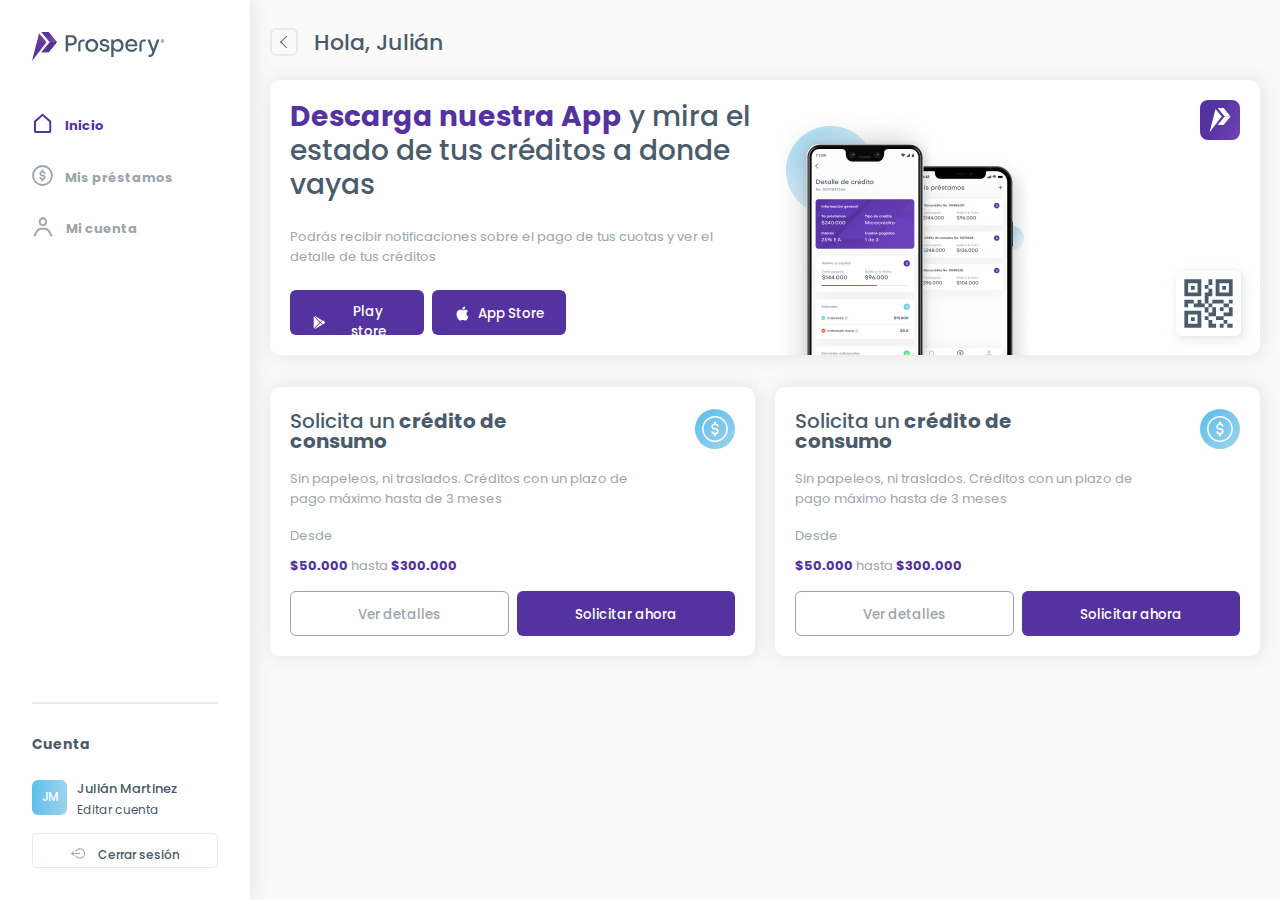
==== commit fe6efadd: "update" ====
--- a/index.html
+++ b/index.html
@@ -1 +1 @@
-<!DOCTYPE html><html lang=""><head><meta charset="utf-8"><meta http-equiv="X-UA-Compatible" content="IE=edge"><meta name="viewport" content="width=device-width,initial-scale=1"><link rel="icon" href="/favicon.ico"><link rel="preconnect" href="https://fonts.gstatic.com" crossorigin><link href="https://fonts.googleapis.com/css2?family=Poppins:ital,wght@0,300;0,400;0,500;0,600;0,700;1,300;1,400;1,500;1,600;1,700&display=swap" rel="stylesheet"><title>Prospery</title><link href="/css/app.77002146.css" rel="preload" as="style"><link href="/css/chunk-vendors.eae764fe.css" rel="preload" as="style"><link href="/js/app.ae53c643.js" rel="preload" as="script"><link href="/js/chunk-vendors.2486f6cf.js" rel="preload" as="script"><link href="/css/chunk-vendors.eae764fe.css" rel="stylesheet"><link href="/css/app.77002146.css" rel="stylesheet"></head><body><noscript><strong>We're sorry but Prospery doesn't work properly without JavaScript enabled. Please enable it to continue.</strong></noscript><div id="app"></div><script src="/js/chunk-vendors.2486f6cf.js"></script><script src="/js/app.ae53c643.js"></script></body></html>+<!DOCTYPE html><html lang=""><head><meta charset="utf-8"><meta http-equiv="X-UA-Compatible" content="IE=edge"><meta name="viewport" content="width=device-width,initial-scale=1"><link rel="icon" href="/favicon.ico"><link rel="preconnect" href="https://fonts.gstatic.com" crossorigin><link href="https://fonts.googleapis.com/css2?family=Poppins:ital,wght@0,300;0,400;0,500;0,600;0,700;1,300;1,400;1,500;1,600;1,700&display=swap" rel="stylesheet"><title>Prospery</title><link href="/css/app.4358c91d.css" rel="preload" as="style"><link href="/css/chunk-vendors.eae764fe.css" rel="preload" as="style"><link href="/js/app.9205c937.js" rel="preload" as="script"><link href="/js/chunk-vendors.2486f6cf.js" rel="preload" as="script"><link href="/css/chunk-vendors.eae764fe.css" rel="stylesheet"><link href="/css/app.4358c91d.css" rel="stylesheet"></head><body><noscript><strong>We're sorry but Prospery doesn't work properly without JavaScript enabled. Please enable it to continue.</strong></noscript><div id="app"></div><script src="/js/chunk-vendors.2486f6cf.js"></script><script src="/js/app.9205c937.js"></script></body></html>--- a/css/app.4358c91d.css
+++ b/css/app.4358c91d.css
@@ -0,0 +1 @@
+.silc-nav{background:#eee}html{font-size:16px}.silc-grid{display:flex;flex-wrap:wrap;margin-left:-20px}.silc-grid--no-gutters{margin-left:0}.silc-grid--justify-center{justify-content:center}.silc-grid--justify-right{justify-content:flex-end}.silc-grid--justify-left{justify-content:flex-start}.silc-grid--justify-between{justify-content:space-between}.silc-grid--align-top{align-items:flex-start}.silc-grid--align-bottom{align-items:flex-end}.silc-grid--align-center{align-items:center}.silc-grid--reverse{flex-direction:row-reverse}@media (min-width:400px){.silc-grid--justify-left-400{justify-content:flex-start}.silc-grid--justify-right-400{justify-content:flex-end}.silc-grid--justify-center-400{justify-content:center}.silc-grid--justify-between-400{justify-content:space-between}.silc-grid--align-top-400{align-items:flex-start}.silc-grid--align-bottom-400{align-items:flex-end}.silc-grid--align-center-400{align-items:center}.silc-grid--reverse-400{flex-direction:row-reverse}}@media (min-width:450px){.silc-grid--justify-left-450{justify-content:flex-start}.silc-grid--justify-right-450{justify-content:flex-end}.silc-grid--justify-center-450{justify-content:center}.silc-grid--justify-between-450{justify-content:space-between}.silc-grid--align-top-450{align-items:flex-start}.silc-grid--align-bottom-450{align-items:flex-end}.silc-grid--align-center-450{align-items:center}.silc-grid--reverse-450{flex-direction:row-reverse}}@media (min-width:550px){.silc-grid--justify-left-550{justify-content:flex-start}.silc-grid--justify-right-550{justify-content:flex-end}.silc-grid--justify-center-550{justify-content:center}.silc-grid--justify-between-550{justify-content:space-between}.silc-grid--align-top-550{align-items:flex-start}.silc-grid--align-bottom-550{align-items:flex-end}.silc-grid--align-center-550{align-items:center}.silc-grid--reverse-550{flex-direction:row-reverse}}@media (min-width:600px){.silc-grid--justify-left-600{justify-content:flex-start}.silc-grid--justify-right-600{justify-content:flex-end}.silc-grid--justify-center-600{justify-content:center}.silc-grid--justify-between-600{justify-content:space-between}.silc-grid--align-top-600{align-items:flex-start}.silc-grid--align-bottom-600{align-items:flex-end}.silc-grid--align-center-600{align-items:center}.silc-grid--reverse-600{flex-direction:row-reverse}}@media (min-width:700px){.silc-grid--justify-left-700{justify-content:flex-start}.silc-grid--justify-right-700{justify-content:flex-end}.silc-grid--justify-center-700{justify-content:center}.silc-grid--justify-between-700{justify-content:space-between}.silc-grid--align-top-700{align-items:flex-start}.silc-grid--align-bottom-700{align-items:flex-end}.silc-grid--align-center-700{align-items:center}.silc-grid--reverse-700{flex-direction:row-reverse}}@media (min-width:800px){.silc-grid--justify-left-800{justify-content:flex-start}.silc-grid--justify-right-800{justify-content:flex-end}.silc-grid--justify-center-800{justify-content:center}.silc-grid--justify-between-800{justify-content:space-between}.silc-grid--align-top-800{align-items:flex-start}.silc-grid--align-bottom-800{align-items:flex-end}.silc-grid--align-center-800{align-items:center}.silc-grid--reverse-800{flex-direction:row-reverse}}@media (min-width:900px){.silc-grid--justify-left-900{justify-content:flex-start}.silc-grid--justify-right-900{justify-content:flex-end}.silc-grid--justify-center-900{justify-content:center}.silc-grid--justify-between-900{justify-content:space-between}.silc-grid--align-top-900{align-items:flex-start}.silc-grid--align-bottom-900{align-items:flex-end}.silc-grid--align-center-900{align-items:center}.silc-grid--reverse-900{flex-direction:row-reverse}}@media (min-width:950px){.silc-grid--justify-left-950{justify-content:flex-start}.silc-grid--justify-right-950{justify-content:flex-end}.silc-grid--justify-center-950{justify-content:center}.silc-grid--justify-between-950{justify-content:space-between}.silc-grid--align-top-950{align-items:flex-start}.silc-grid--align-bottom-950{align-items:flex-end}.silc-grid--align-center-950{align-items:center}.silc-grid--reverse-950{flex-direction:row-reverse}}@media (min-width:1000px){.silc-grid--justify-left-1000{justify-content:flex-start}.silc-grid--justify-right-1000{justify-content:flex-end}.silc-grid--justify-center-1000{justify-content:center}.silc-grid--justify-between-1000{justify-content:space-between}.silc-grid--align-top-1000{align-items:flex-start}.silc-grid--align-bottom-1000{align-items:flex-end}.silc-grid--align-center-1000{align-items:center}.silc-grid--reverse-1000{flex-direction:row-reverse}}@media (min-width:1100px){.silc-grid--justify-left-1100{justify-content:flex-start}.silc-grid--justify-right-1100{justify-content:flex-end}.silc-grid--justify-center-1100{justify-content:center}.silc-grid--justify-between-1100{justify-content:space-between}.silc-grid--align-top-1100{align-items:flex-start}.silc-grid--align-bottom-1100{align-items:flex-end}.silc-grid--align-center-1100{align-items:center}.silc-grid--reverse-1100{flex-direction:row-reverse}}@media (min-width:1200px){.silc-grid--justify-left-1200{justify-content:flex-start}.silc-grid--justify-right-1200{justify-content:flex-end}.silc-grid--justify-center-1200{justify-content:center}.silc-grid--justify-between-1200{justify-content:space-between}.silc-grid--align-top-1200{align-items:flex-start}.silc-grid--align-bottom-1200{align-items:flex-end}.silc-grid--align-center-1200{align-items:center}.silc-grid--reverse-1200{flex-direction:row-reverse}}@media (min-width:1400px){.silc-grid--justify-left-1400{justify-content:flex-start}.silc-grid--justify-right-1400{justify-content:flex-end}.silc-grid--justify-center-1400{justify-content:center}.silc-grid--justify-between-1400{justify-content:space-between}.silc-grid--align-top-1400{align-items:flex-start}.silc-grid--align-bottom-1400{align-items:flex-end}.silc-grid--align-center-1400{align-items:center}.silc-grid--reverse-1400{flex-direction:row-reverse}}@media (min-width:1440px){.silc-grid--justify-left-1440{justify-content:flex-start}.silc-grid--justify-right-1440{justify-content:flex-end}.silc-grid--justify-center-1440{justify-content:center}.silc-grid--justify-between-1440{justify-content:space-between}.silc-grid--align-top-1440{align-items:flex-start}.silc-grid--align-bottom-1440{align-items:flex-end}.silc-grid--align-center-1440{align-items:center}.silc-grid--reverse-1440{flex-direction:row-reverse}}@media (min-width:1600px){.silc-grid--justify-left-1600{justify-content:flex-start}.silc-grid--justify-right-1600{justify-content:flex-end}.silc-grid--justify-center-1600{justify-content:center}.silc-grid--justify-between-1600{justify-content:space-between}.silc-grid--align-top-1600{align-items:flex-start}.silc-grid--align-bottom-1600{align-items:flex-end}.silc-grid--align-center-1600{align-items:center}.silc-grid--reverse-1600{flex-direction:row-reverse}}@media (min-width:1850px){.silc-grid--justify-left-1850{justify-content:flex-start}.silc-grid--justify-right-1850{justify-content:flex-end}.silc-grid--justify-center-1850{justify-content:center}.silc-grid--justify-between-1850{justify-content:space-between}.silc-grid--align-top-1850{align-items:flex-start}.silc-grid--align-bottom-1850{align-items:flex-end}.silc-grid--align-center-1850{align-items:center}.silc-grid--reverse-1850{flex-direction:row-reverse}}.silc-grid__col{flex:0 1 auto;width:100%;box-sizing:border-box;padding-left:20px;margin-top:0;margin-bottom:20px}.silc-grid--no-gutters>.silc-grid__col{padding-left:0}.silc-grid--collapse>.silc-grid__col{margin-bottom:0}.silc-grid__col--auto{width:auto}.silc-grid__col--1{width:8.33333%}.silc-grid__col--2{width:16.66667%}.silc-grid__col--3{width:25%}.silc-grid__col--4{width:33.33333%}.silc-grid__col--5{width:41.66667%}.silc-grid__col--6{width:50%}.silc-grid__col--7{width:58.33333%}.silc-grid__col--8{width:66.66667%}.silc-grid__col--9{width:75%}.silc-grid__col--10{width:83.33333%}.silc-grid__col--11{width:91.66667%}.silc-grid__col--12{width:100%}@media (min-width:400px){.silc-grid__col--auto-400{width:auto}.silc-grid__col--1-400{width:8.33333%}.silc-grid__col--2-400{width:16.66667%}.silc-grid__col--3-400{width:25%}.silc-grid__col--4-400{width:33.33333%}.silc-grid__col--5-400{width:41.66667%}.silc-grid__col--6-400{width:50%}.silc-grid__col--7-400{width:58.33333%}.silc-grid__col--8-400{width:66.66667%}.silc-grid__col--9-400{width:75%}.silc-grid__col--10-400{width:83.33333%}.silc-grid__col--11-400{width:91.66667%}.silc-grid__col--12-400{width:100%}}@media (min-width:450px){.silc-grid__col--auto-450{width:auto}.silc-grid__col--1-450{width:8.33333%}.silc-grid__col--2-450{width:16.66667%}.silc-grid__col--3-450{width:25%}.silc-grid__col--4-450{width:33.33333%}.silc-grid__col--5-450{width:41.66667%}.silc-grid__col--6-450{width:50%}.silc-grid__col--7-450{width:58.33333%}.silc-grid__col--8-450{width:66.66667%}.silc-grid__col--9-450{width:75%}.silc-grid__col--10-450{width:83.33333%}.silc-grid__col--11-450{width:91.66667%}.silc-grid__col--12-450{width:100%}}@media (min-width:550px){.silc-grid__col--auto-550{width:auto}.silc-grid__col--1-550{width:8.33333%}.silc-grid__col--2-550{width:16.66667%}.silc-grid__col--3-550{width:25%}.silc-grid__col--4-550{width:33.33333%}.silc-grid__col--5-550{width:41.66667%}.silc-grid__col--6-550{width:50%}.silc-grid__col--7-550{width:58.33333%}.silc-grid__col--8-550{width:66.66667%}.silc-grid__col--9-550{width:75%}.silc-grid__col--10-550{width:83.33333%}.silc-grid__col--11-550{width:91.66667%}.silc-grid__col--12-550{width:100%}}@media (min-width:600px){.silc-grid__col--auto-600{width:auto}.silc-grid__col--1-600{width:8.33333%}.silc-grid__col--2-600{width:16.66667%}.silc-grid__col--3-600{width:25%}.silc-grid__col--4-600{width:33.33333%}.silc-grid__col--5-600{width:41.66667%}.silc-grid__col--6-600{width:50%}.silc-grid__col--7-600{width:58.33333%}.silc-grid__col--8-600{width:66.66667%}.silc-grid__col--9-600{width:75%}.silc-grid__col--10-600{width:83.33333%}.silc-grid__col--11-600{width:91.66667%}.silc-grid__col--12-600{width:100%}}@media (min-width:700px){.silc-grid__col--auto-700{width:auto}.silc-grid__col--1-700{width:8.33333%}.silc-grid__col--2-700{width:16.66667%}.silc-grid__col--3-700{width:25%}.silc-grid__col--4-700{width:33.33333%}.silc-grid__col--5-700{width:41.66667%}.silc-grid__col--6-700{width:50%}.silc-grid__col--7-700{width:58.33333%}.silc-grid__col--8-700{width:66.66667%}.silc-grid__col--9-700{width:75%}.silc-grid__col--10-700{width:83.33333%}.silc-grid__col--11-700{width:91.66667%}.silc-grid__col--12-700{width:100%}}@media (min-width:800px){.silc-grid__col--auto-800{width:auto}.silc-grid__col--1-800{width:8.33333%}.silc-grid__col--2-800{width:16.66667%}.silc-grid__col--3-800{width:25%}.silc-grid__col--4-800{width:33.33333%}.silc-grid__col--5-800{width:41.66667%}.silc-grid__col--6-800{width:50%}.silc-grid__col--7-800{width:58.33333%}.silc-grid__col--8-800{width:66.66667%}.silc-grid__col--9-800{width:75%}.silc-grid__col--10-800{width:83.33333%}.silc-grid__col--11-800{width:91.66667%}.silc-grid__col--12-800{width:100%}}@media (min-width:900px){.silc-grid__col--auto-900{width:auto}.silc-grid__col--1-900{width:8.33333%}.silc-grid__col--2-900{width:16.66667%}.silc-grid__col--3-900{width:25%}.silc-grid__col--4-900{width:33.33333%}.silc-grid__col--5-900{width:41.66667%}.silc-grid__col--6-900{width:50%}.silc-grid__col--7-900{width:58.33333%}.silc-grid__col--8-900{width:66.66667%}.silc-grid__col--9-900{width:75%}.silc-grid__col--10-900{width:83.33333%}.silc-grid__col--11-900{width:91.66667%}.silc-grid__col--12-900{width:100%}}@media (min-width:950px){.silc-grid__col--auto-950{width:auto}.silc-grid__col--1-950{width:8.33333%}.silc-grid__col--2-950{width:16.66667%}.silc-grid__col--3-950{width:25%}.silc-grid__col--4-950{width:33.33333%}.silc-grid__col--5-950{width:41.66667%}.silc-grid__col--6-950{width:50%}.silc-grid__col--7-950{width:58.33333%}.silc-grid__col--8-950{width:66.66667%}.silc-grid__col--9-950{width:75%}.silc-grid__col--10-950{width:83.33333%}.silc-grid__col--11-950{width:91.66667%}.silc-grid__col--12-950{width:100%}}@media (min-width:1000px){.silc-grid__col--auto-1000{width:auto}.silc-grid__col--1-1000{width:8.33333%}.silc-grid__col--2-1000{width:16.66667%}.silc-grid__col--3-1000{width:25%}.silc-grid__col--4-1000{width:33.33333%}.silc-grid__col--5-1000{width:41.66667%}.silc-grid__col--6-1000{width:50%}.silc-grid__col--7-1000{width:58.33333%}.silc-grid__col--8-1000{width:66.66667%}.silc-grid__col--9-1000{width:75%}.silc-grid__col--10-1000{width:83.33333%}.silc-grid__col--11-1000{width:91.66667%}.silc-grid__col--12-1000{width:100%}}@media (min-width:1100px){.silc-grid__col--auto-1100{width:auto}.silc-grid__col--1-1100{width:8.33333%}.silc-grid__col--2-1100{width:16.66667%}.silc-grid__col--3-1100{width:25%}.silc-grid__col--4-1100{width:33.33333%}.silc-grid__col--5-1100{width:41.66667%}.silc-grid__col--6-1100{width:50%}.silc-grid__col--7-1100{width:58.33333%}.silc-grid__col--8-1100{width:66.66667%}.silc-grid__col--9-1100{width:75%}.silc-grid__col--10-1100{width:83.33333%}.silc-grid__col--11-1100{width:91.66667%}.silc-grid__col--12-1100{width:100%}}@media (min-width:1200px){.silc-grid__col--auto-1200{width:auto}.silc-grid__col--1-1200{width:8.33333%}.silc-grid__col--2-1200{width:16.66667%}.silc-grid__col--3-1200{width:25%}.silc-grid__col--4-1200{width:33.33333%}.silc-grid__col--5-1200{width:41.66667%}.silc-grid__col--6-1200{width:50%}.silc-grid__col--7-1200{width:58.33333%}.silc-grid__col--8-1200{width:66.66667%}.silc-grid__col--9-1200{width:75%}.silc-grid__col--10-1200{width:83.33333%}.silc-grid__col--11-1200{width:91.66667%}.silc-grid__col--12-1200{width:100%}}@media (min-width:1400px){.silc-grid__col--auto-1400{width:auto}.silc-grid__col--1-1400{width:8.33333%}.silc-grid__col--2-1400{width:16.66667%}.silc-grid__col--3-1400{width:25%}.silc-grid__col--4-1400{width:33.33333%}.silc-grid__col--5-1400{width:41.66667%}.silc-grid__col--6-1400{width:50%}.silc-grid__col--7-1400{width:58.33333%}.silc-grid__col--8-1400{width:66.66667%}.silc-grid__col--9-1400{width:75%}.silc-grid__col--10-1400{width:83.33333%}.silc-grid__col--11-1400{width:91.66667%}.silc-grid__col--12-1400{width:100%}}@media (min-width:1440px){.silc-grid__col--auto-1440{width:auto}.silc-grid__col--1-1440{width:8.33333%}.silc-grid__col--2-1440{width:16.66667%}.silc-grid__col--3-1440{width:25%}.silc-grid__col--4-1440{width:33.33333%}.silc-grid__col--5-1440{width:41.66667%}.silc-grid__col--6-1440{width:50%}.silc-grid__col--7-1440{width:58.33333%}.silc-grid__col--8-1440{width:66.66667%}.silc-grid__col--9-1440{width:75%}.silc-grid__col--10-1440{width:83.33333%}.silc-grid__col--11-1440{width:91.66667%}.silc-grid__col--12-1440{width:100%}}@media (min-width:1600px){.silc-grid__col--auto-1600{width:auto}.silc-grid__col--1-1600{width:8.33333%}.silc-grid__col--2-1600{width:16.66667%}.silc-grid__col--3-1600{width:25%}.silc-grid__col--4-1600{width:33.33333%}.silc-grid__col--5-1600{width:41.66667%}.silc-grid__col--6-1600{width:50%}.silc-grid__col--7-1600{width:58.33333%}.silc-grid__col--8-1600{width:66.66667%}.silc-grid__col--9-1600{width:75%}.silc-grid__col--10-1600{width:83.33333%}.silc-grid__col--11-1600{width:91.66667%}.silc-grid__col--12-1600{width:100%}}@media (min-width:1850px){.silc-grid__col--auto-1850{width:auto}.silc-grid__col--1-1850{width:8.33333%}.silc-grid__col--2-1850{width:16.66667%}.silc-grid__col--3-1850{width:25%}.silc-grid__col--4-1850{width:33.33333%}.silc-grid__col--5-1850{width:41.66667%}.silc-grid__col--6-1850{width:50%}.silc-grid__col--7-1850{width:58.33333%}.silc-grid__col--8-1850{width:66.66667%}.silc-grid__col--9-1850{width:75%}.silc-grid__col--10-1850{width:83.33333%}.silc-grid__col--11-1850{width:91.66667%}.silc-grid__col--12-1850{width:100%}}body{background-color:#fafafa;color:#4a5b6c}body,input[type=address],input[type=date],input[type=tel],input[type=text],select{font-family:Poppins,sans-serif;line-height:1.2}.h1,h1{font-weight:500;font-size:1.25rem;color:#4a5b6c}.h1 strong.purple,h1 strong.purple{color:#5432a0}.h1--medium,h1--medium{font-size:1.5rem}@media (min-width:600px){.h1,h1{font-size:1.75rem}}.h1.h1--small,h1.h1--small{font-size:1.375rem}.h2,h2{font-size:1.25rem;font-weight:500}.h2,.h3,h2,h3{line-height:1;color:#4a5b6c;padding-top:.25rem}.h3,h3{font-size:.875rem;font-weight:700}.p,p,p strong{font-size:.8125rem;line-height:1.3;color:#9ca5ae;padding-top:.125rem}.p a:after,p a:after,p strong a:after{transform:scaleX(0)}.p.paragraph--dark,p.paragraph--dark,p strong.paragraph--dark{color:#4a5b6c;font-weight:500}.p.paragraph--dark strong,p.paragraph--dark strong,p strong.paragraph--dark strong{color:#4a5b6c}.p.paragraph--purple,p.paragraph--purple,p strong.paragraph--purple{color:#5432a0;font-weight:700}.p.paragraph--large,p.paragraph--large,p strong.paragraph--large{font-size:.875rem}@media (min-width:600px){.p,p,p strong{font-size:.8125rem;line-height:1.5}}.label,label{font-size:.75rem;line-height:1rem}.label.label--checkbox,label.label--checkbox{font-size:.75rem;color:#9ca5ae}.label.label--input,label.label--input{position:relative;font-weight:600;font-size:.8125rem;color:#4a5b6c}li{list-style:none}.a,a,li{text-decoration:none}.a,a{position:relative;font-size:.875rem;line-height:.875rem;color:#5432a0;cursor:pointer}.a:after,a:after{content:"";display:block;position:absolute;bottom:-.125rem;left:0;width:100%;height:.0625rem;transform:scaleX(1);transition:transform .3s;background-color:#5432a0}.a:hover:after,a:hover:after{transform:scaleX(1.1)}input{font-family:Poppins,sans-serif;font-weight:500;color:#4a5b6c}.main-container{padding:1rem;margin:0 auto}@media (min-width:700px){.main-container{padding:2rem}}@media (min-width:1000px){.main-container{padding:3.75rem}}.dashboard__main-container{display:flex;justify-content:space-between;width:100%;height:100%}.component-spacer{margin-bottom:1rem}@media (min-width:800px){.component-spacer{margin-bottom:2rem}}.outer-pad,.outer-pad.outer-pad--small{padding:1rem}.outer-pad.outer-pad--extra-small{padding:.75rem}@media (min-width:800px){.outer-pad{padding:1.25rem}.outer-pad.outer-pad--extra-small{padding:1rem}.outer-pad.outer-pad--small{padding:1.25rem}.outer-pad.outer-pad--medium{padding:1.5rem}}.vertical-margin__small{margin-bottom:.5rem}.vertical-margin__medium{margin-bottom:1rem}.vertical-margin__large{margin-bottom:1.5rem}.tooltip{position:relative;display:inline-block;margin-left:.1875rem}.tooltip svg circle{fill:#9ca5ae;transition:background-color .3s}.tooltip .tooltiptext{position:absolute;left:20px;visibility:hidden;width:120px;background-color:#5432a0;color:#fff;opacity:0;text-align:center;border-radius:6px;padding:5px 0;z-index:1;transition:opacity .3s}a.custom-link:after{display:none}.tooltip:hover svg circle{fill:#5432a0}.tooltip:hover .tooltiptext{opacity:1;visibility:visible}input[type=date],input[type=tel]{-webkit-appearance:none;background-color:transparent;color:#4a5b6c}input[type=date]::-moz-placeholder,input[type=tel]::-moz-placeholder{color:#4a5b6c}input[type=date]:-ms-input-placeholder,input[type=tel]:-ms-input-placeholder{color:#4a5b6c}input[type=date]::placeholder,input[type=tel]::placeholder{color:#4a5b6c}.phone__country-indicator{display:inline-block;position:absolute;bottom:.75rem;left:1.25rem;margin-right:.5rem;font-size:.8125rem;font-weight:500;color:#4a5b6c;padding:.0625rem .25rem;padding-top:.1875rem;border:1px solid #e7e9ec;border-radius:6px}.input__tel{padding-left:3rem}input::-moz-placeholder{color:#9ca5ae;font-weight:400;font-size:.9375rem}input:-ms-input-placeholder{color:#9ca5ae;font-weight:400;font-size:.9375rem}input::placeholder{color:#9ca5ae;font-weight:400;font-size:.9375rem}input[type=date]{color:#4a5b6c;line-height:1;font-weight:400;font-size:.9375rem;display:inline-block}input[type=date].date--filled{color:#4a5b6c;font-weight:600}input::-webkit-inner-spin-button,input::-webkit-outer-spin-button{-webkit-appearance:none;margin:0}input[type=number]{-moz-appearance:textfield}input[type=date]::-webkit-calendar-picker-indicator,input[type=date]::-webkit-inner-spin-button{display:none;-webkit-appearance:none}input:-webkit-autofill,input:-webkit-autofill:active,input:-webkit-autofill:focus,input:-webkit-autofill:hover{-webkit-transition:background-color 5000s ease-in-out 0s;transition:background-color 5000s ease-in-out 0s}input:-webkit-autofill,input:-webkit-autofill:focus{-webkit-box-shadow:0 0 0 50px #fff inset;-webkit-text-fill-color:#4a5b6c}.fade-enter-active,.fade-leave-active{transition:all .3s ease}.fade-enter-from{transform:translateX(10px);opacity:0}.fade-leave-to{opacity:0}.silc-grid--relative{position:relative}.silc-grid--justify-right{text-align:right}.silc-grid__col--last-row{margin-bottom:0}.login{display:flex;width:100%;min-height:100vh;justify-content:space-between;flex-direction:column}.login__header{min-height:2.5rem}.login__header .button.button--recovery{padding:.625rem;height:auto}@media (min-width:600px){.login__header .button.button--recovery{margin-left:.5rem;padding:.625rem 1rem}}.login__footer,.login__header{width:100%}.contact,.login__footer,.login__header{display:flex;justify-content:space-between;align-items:center}.contact p{color:#4a5b6c}.contact__instagram{display:flex;align-items:center;margin-left:1rem}.contact__instagram:after{display:none}.contact__instagram svg{margin-right:.25rem}.login__footer{flex-wrap:wrap}a.nav:after{content:none}.nav{display:flex;align-items:center;justify-content:center}.nav p{display:none;padding:.25rem .375rem .25rem .375rem;vertical-align:middle}@media (min-width:700px){.nav p{display:inline-block}}.nav .button--small{margin:0}.credit-card__content-table{margin-top:2rem;border:.0625rem solid #e7e9ec;border-radius:.625rem}.credit-card__table-data{display:flex;justify-content:space-between;flex-wrap:wrap;width:100%}.table-data__element{width:50%;margin-top:1.25rem}.dashboard-container{display:flex;flex-direction:column;justify-content:space-between}@media (min-width:600px){.dashboard-container{overflow-y:hidden;flex-direction:row;height:100vh}}.dashboard-content{display:flex;flex:2;width:100%}@media (min-width:600px){.dashboard-content{overflow-y:auto}}.dashboard-view{display:flex;position:relative;flex-direction:column;width:100%;height:100%;margin:0 auto;max-width:80.625rem}.empty-state__image-wrapper{margin-top:-5rem}.prestamos-list__container .h1,.prestamos-list__container p{text-align:center}.prestamos-list__container .h1{margin-bottom:1.25rem}.prestamos-list__container #circlePath{fill:linear-gradient(90deg,#60bfea,#9dd3ee)}.prestamos-list__container--empty{display:flex;align-items:center;flex-grow:1}.prestamos-list__container--empty .prestamos__section{height:auto;margin-top:-5rem}.dashboard__header{position:relative;display:flex;align-items:center;justify-content:space-between;top:0;left:0;width:100%;margin:.5rem 0 1rem 0}.dashboard__header .h1{margin-bottom:0}.dashboard__header--button{display:flex;justify-content:space-between;align-items:flex-start;width:auto}.dashboard__header--button .button{margin-top:0}.button.button--prestamo{position:absolute;display:flex;justify-content:center;align-items:center;right:0;font-size:.875rem;border-radius:3.125rem;color:transparent;width:2.8125rem;padding:0;overflow:hidden}.button.button--prestamo span{display:none;padding-top:.125rem}.button.button--prestamo:after{content:"+";display:block;position:absolute;top:50%;left:50%;transform:translateX(-50%) translateY(-50%);margin-top:0;padding-top:.125rem;color:#fff;font-size:1.25rem;vertical-align:middle}@media (min-width:800px){.button.button--prestamo{padding:.375rem .25rem;padding-top:.4375rem;border-radius:.375rem;color:#fff;height:2.1875rem;min-width:11.25rem}.button.button--prestamo:after{position:relative;display:inline-block;margin-top:0;margin-left:.5rem;padding-top:.125rem;transform:none;top:auto;left:auto}.button.button--prestamo span{display:inline-block}}.prestamos__item-wrapper{max-width:18.75rem;margin:0 auto}.prestamos__section{display:flex;justify-content:center;width:100%}.prestamos__list-wrapper{display:inline-block;width:100%;margin:0 auto}.request__view .dashboard-card{height:auto}.request__view .dashboard-card .dashboard-card__list-item{margin-bottom:2rem;position:relative}.request__view .dashboard-card .dashboard-card__list-item:last-of-type{margin-bottom:1rem}.request__view .dashboard-card .dashboard-card__list-item:last-of-type:after{content:none}.request__view .dashboard-card .dashboard-card__content-wrapper{width:100%}.request__view .dashboard-card .dashboard-card__content-wrapper .button{margin-top:1rem;width:100%}.request__view .dashboard-card .dashboard-card__list-item:after{content:"";display:block;position:absolute;bottom:-1rem;width:100%;height:.0625rem;background-color:#e7e9ec}.request__form-control{margin-top:1.875rem}.request__inner-wrapper{width:100%}.request__input-wrapper{display:flex;position:relative;margin-top:1rem}.request__input-wrapper .request__datepicker-icon{position:absolute;display:block;color:#4a5b6c;top:50%;right:.625rem;transform:translateY(-50%);font-size:1.375rem;pointer-events:none}.request__input-wrapper .request__form-number{position:absolute;top:50%;left:50%;transform:translateX(-50%) translateY(-40%);color:#4a5b6c;font-size:.875rem;font-weight:500;pointer-events:none}.request__input-wrapper:first-of-type{margin-bottom:1rem}.request__form-input{flex-grow:2;height:2.8125rem;border:.0625rem solid #e7e9ec;padding:0 1rem;margin:0 .5rem;border-radius:.375rem;text-align:center}.request__form-input.request__form-input--filled{border-color:#5432a0;color:#4a5b6c}.request__form-input.request__form-input--hidden-number[type=number]{color:transparent}.request__form-input[type=number]{color:#4a5b6c}.request__form-input.request__form-input--date{position:relative;text-align:left;margin:0}.request__form-input::-moz-placeholder{color:#4a5b6c}.request__form-input:-ms-input-placeholder{color:#4a5b6c}.request__form-input::placeholder{color:#4a5b6c}.request__form-input::-webkit-inner-spin-button,.request__form-input::-webkit-input-placeholder{display:none}.button.request__form-button{min-width:2.8125rem;height:2.8125rem;padding:0;margin-top:0;background-color:transparent;border:.0625rem solid #d3d1ed;color:#5432a0;font-size:1.5rem;font-weight:200}.button.request__form-button:hover{background-color:transparent}@media (min-width:800px){.button.request__form-button{padding-top:.25rem}}input[type=text]{font-family:Poppins,sans-serif;color:#4a5b6c;font-weight:500;font-size:.875rem}.pay-loan__view .silc-grid .dashboard-card{height:auto}.pay-loan__view .silc-grid .dashboard-card.dashboard-card--manual-payment .dashboard-card__content{margin:1.5rem 0}.pay-loan__view .silc-grid .dashboard-card.dashboard-card--manual-payment .dashboard-card__header{margin-bottom:0}.pay-loan__view .silc-grid .dashboard-card.dashboard-card--manual-payment .dashboard-card__content:after{display:none}.dashboard-card__list-wrapper{width:100%}.dashboard-card__list-item{display:flex;justify-content:space-between;margin-bottom:1rem}.dashboard-card__list-item:last-of-type{margin-bottom:0}.dashboard-card__list-item p{font-size:.75rem}.dashboard-card__list-item .inline-icon__wrapper p{margin-left:0}.manual-pay__view .dashboard-card__content:first-of-type{margin-left:-1.25rem;width:auto;justify-content:center}@media (min-width:600px){.manual-pay__view .dashboard-card__content:first-of-type{justify-content:space-between}}.manual-pay__account-wrapper{display:flex;justify-content:space-between;width:100%;min-width:20.625rem;padding-left:1.25rem}.manual-pay__account-wrapper:first-of-type{margin-bottom:1rem}@media (min-width:1100px){.manual-pay__account-wrapper{width:50%;margin-bottom:0}}.manual-pay__instructions{font-size:.75rem;margin-bottom:1.25rem}.manual-pay__account-option{display:flex;flex-direction:column;justify-content:space-between;align-items:center;width:100%;height:10rem;min-height:8.5rem;border:1px solid #e7e9ec;border-radius:.625rem}.manual-pay__account-image{height:1.25rem}.manual-pay__account-image--bancolombia{transform-origin:bottom;transform:scale(1.3)}.manual-pay__details-content,.manual-pay__payment-details{width:100%}.manual-pay__details-item{display:flex;justify-content:space-between;width:100%}.manual-pay__details-item .inline-icon__wrapper p{margin-left:0}.manual-pay__footer:before{content:"";display:block;position:relative;margin:1.25rem 0;width:100%;height:.0625rem;background-color:#e7e9ec}.manual-pay__item-label{font-weight:500;color:#4a5b6c}.manual-pay__total-number{font-weight:700;font-size:1rem;color:#4a5b6c}.manual-pay__footer-actions{flex-wrap:wrap}.manual-pay__footer-actions .inline-icon__wrapper{flex:2;margin-right:2rem;margin-bottom:1rem;max-width:31.25rem;min-width:18.75rem;align-items:flex-start}.manual-pay__footer-actions .inline-icon__wrapper svg{margin-right:.5rem}.manual-pay__footer-actions .inline-icon__wrapper .manual-pay__footer-text{color:#4a5b6c;font-size:.75rem}.manual-pay__footer-actions .button{flex:1;max-width:25rem;min-width:18.75rem;padding:.75rem 2rem;margin-right:0}@media (min-width:1100px){.manual-pay__footer-actions .inline-icon__wrapper{align-items:center;margin-bottom:0}}.my-account .dashboard-card{position:relative}@media (min-width:600px){.my-account .dashboard-card{margin-top:0}}.my-account .account-info .account-info__content{display:block;margin-left:.5rem}.account-form,.account-form__button{width:100%}@media (min-width:800px){.account-form__button{width:auto;bottom:1.25rem;right:1.25rem}}.account__alert.alert .form__card{max-width:100%}.account-form__toggle{display:flex;align-items:center}.account-form__toggle--active .account-form__toggle-icon{background-color:#5432a0;border-right:4px solid #5432a0;border-left:4px solid #5432a0}.account-form__toggle--active .account-form__toggle-icon:after{left:100%;transform:translateX(-100%) translateY(-50%)}.account-form__toggle-icon{position:relative;width:2.375rem;height:1.5rem;border-radius:25px;background-color:#e7e9ec;border-right:4px solid #e7e9ec;border-left:4px solid #e7e9ec;transition:background-color .3s,border .3s}.account-form__toggle-icon:after{content:"";display:block;position:absolute;left:0;top:50%;width:.9375rem;height:.9375rem;transform:translateY(-50%) translateX(0);background-color:#fff;border-radius:50%;box-shadow:0 2px 20px 2px rgba(0,0,0,.2);transition:left .3s,transform .3s}.account-form__toggle-description{padding-top:.125rem;margin-left:1rem}.dashboard-view__wrapper{height:100%}.dashboard-view__empty-state{display:flex;flex-direction:column;justify-content:center;height:100%;max-width:17.8125rem;margin:0 auto;text-align:center}.dashboard-view__empty-state .h1{margin-bottom:1.5rem}.dashboard-view__empty-state p{font-size:.8125rem;line-height:1.4}.dashboard-view__empty-state .empty-state__image-wrapper{margin-bottom:1.5rem}@media (min-width:600px){.dashboard-view__empty-state{max-width:22.8125rem}}.dashboard-card__actions{display:flex}button.dashboard-card__actions-button{background-color:transparent}button.dashboard-card__actions-button:first-of-type{margin-right:.5rem}button.dashboard-card__actions-button svg.icon-svg:first-of-type{margin-right:0}.dashboard-card.dashboard-card--personal-reference h2.dashboard-card__title{font-size:1rem;margin-bottom:.5rem;font-weight:500}.dashboard-card.dashboard-card--personal-reference p{font-size:.8125rem;font-weight:400}.dashboard-card.dashboard-card--personal-reference .dashboard-card__content{margin-top:1rem}.dashboard-card.dashboard-card--personal-reference .dashboard-card__label{font-size:.6875rem;margin-bottom:.5rem}.dashboard-card.dashboard-card--personal-reference .dashboard-card__number{font-weight:500;font-size:.8125rem}.personal-reference__relation{font-size:.8125rem}.silc-grid__col>.dashboard-card__header{margin-bottom:0}.button,button{font-family:Poppins;cursor:pointer}.button{height:2.8125rem;font-weight:500;background-color:#5432a0;border:none;border-radius:.375rem;color:#fff;padding:.75rem 1.375rem .625rem 1.375rem;transition:background-color .3s}.button:hover{background-color:#6339bf}.button.button--bordered{background-color:transparent;border:1px solid #9ca5ae;color:#9ca5ae}.button--spaced-top{margin-top:1rem}.button.button--tight{padding:.625rem 1.75rem;padding-top:.75rem}.button.button--large{padding:.75rem 2.875rem .625rem 2.875rem}.button.button--large.button--wide{width:100%}.login .button.button--large.button--wide{margin-top:2.5rem}.button.button--small{line-height:.8125rem;padding:.25rem .375rem .25rem .375rem;background-color:transparent;border:.0625rem solid #d3d1ed;border-color:#d3d1ed;color:#5432a0}.button.button--small.button--red{background-color:transparent;border-color:#ffd9d9;color:#fd5757}.button.button--small.button--disabled{background-color:transparent;border-color:#e7e9ec;color:#e7e9ec}.button.button--gray{border:.0625rem solid #e7e9ec;background-color:#fff;color:#4a5b6c}.button.button--disabled{background-color:#e7e9ec}.button.close{position:relative;background-color:transparent;margin:0;padding:0;width:1.5625rem;height:1.5625rem;border:.0625rem solid #e7e9ec}.button.close:after,.button.close:before{content:"";display:block;position:absolute;top:50%;left:50%;width:.875rem;height:.125rem;background-color:#9ca5ae}.button.close:before{transform:translateX(-50%) translateY(-50%) rotate(45deg)}.button.close:after{transform:translateX(-50%) translateY(-50%) rotate(-45deg)}.button.close.alert__button{position:relative;top:auto;right:auto}.sign-in{position:relative}.sign-up{width:100%}.form__card{position:relative;display:flex;max-width:25rem;flex-direction:column;margin:2rem auto;border-radius:.625rem;box-shadow:.125rem 0 1.25rem rgba(20,20,20,.1);background-color:#fff}.form__card.form__card--large{width:100%;max-width:46.875rem;padding:1.25rem}.form__card button:not(.close){margin-top:1.25rem}@media (min-width:800px){.form__card{margin:5rem auto}}.form__fieldset{position:relative}.form__fieldset .phone__country-indicator{left:0}.form__card-fields{margin-bottom:.75rem}.code-verification .form__card-fields{margin-top:1.25rem}.form__card-description{margin-bottom:1.25rem}.sign-in .form__card-description{margin-bottom:2.5rem}form fieldset{border:none}.select-standard,input{margin-top:.4375rem;width:100%;height:2rem;padding:0 0 .75rem 0;border:none;border-bottom:.0625rem solid #e7e9ec;margin-bottom:2.5rem;transition:border .3s;color:#4a5b6c;font-size:1rem}.select-standard:last-of-type,input:last-of-type{margin-bottom:0}.select-standard:focus,input:focus{border-color:#5432a0}.select-standard:focus.form__card-fields--failed,input:focus.form__card-fields--failed{border-color:#fd5757}.form__card-header{display:flex;justify-content:space-between;margin-bottom:.75rem}@media (min-width:600px){.form__card-header{margin-bottom:1.25rem}}.sign-up .form__card-header{align-items:center}.form__card-link{color:#5432a0;font-weight:600}.code-verification .form__card-footer,.sign-in .form__card-footer{margin-top:2.5rem}.form__card-footer p{text-align:left}.form__card-field{height:1.5rem}input.form__card-fields--failed{border-color:#fd5757}.checkbox__container{display:block;margin-top:1.25rem;position:relative;padding-left:35px;pointer-events:none;-webkit-user-select:none;-moz-user-select:none;-ms-user-select:none;user-select:none}.pay-loan__view .checkbox__container{pointer-events:auto}.checkbox__container p{padding-top:.1rem}.checkbox__container input{position:absolute;opacity:0;height:0;width:0}.pay-loan__view .checkbox__container input{top:0;left:0;width:1.5rem;height:1.5rem;margin-top:0}.checkmark{position:absolute;top:0;left:0;height:23px;width:23px;border-radius:50%;border:.0625rem solid #e7e9ec}.checkbox__container:hover input~.checkmark,.checkmark{background-color:#fff}.checkbox__container input:checked~.checkmark{border:1px solid #5432a0}.checkmark:after{content:"";position:absolute;display:none}.checkbox__container input:checked~.checkmark:after{display:block}.checkbox__container .checkmark:after{left:50%;top:50%;width:80%;height:80%;background-color:#5432a0;border-radius:50%;transform:translateX(-50%) translateY(-50%)}.form__password-wrapper{position:relative;margin-top:1rem}.icons__wrapper{display:flex;align-items:center;bottom:.5rem;right:0}.icons__wrapper,.icons__wrapper .icon__hide-password{position:absolute}.icons__wrapper .icon__delete-text+.hide-password,.icons__wrapper .icon__delete-text+.show-password,.icons__wrapper .show-password+.hide-password{margin-left:.5rem}input::-ms-clear,input::-ms-reveal{display:none}input[type=password]::-webkit-contacts-auto-fill-button,input[type=password]::-webkit-credentials-auto-fill-button{visibility:hidden;display:none!important;pointer-events:none;height:0;width:0;margin:0}.code-verification .h1{margin-bottom:1.25rem}.code-verification .form__card-footer p{font-size:.75rem;text-align:left}.code-verification .form__card-footer p a{font-size:.75rem}.sign-up__title{position:relative;font-size:1rem;text-align:center;margin-top:2rem;margin-bottom:2rem;max-width:21.875rem;width:80%}.sign-up__title .line{position:relative;display:flex;justify-content:space-evenly;width:90%;height:.125rem;background-color:#9ca5ae;margin:0 auto;margin-top:1rem}.sign-up__title .line__progress{position:absolute;top:0;left:0;width:100%;height:100%;background-color:#5432a0;transition:transform 1.5s ease-in-out;transform:scaleX(.2);transform-origin:left}.sign-up__title .line__dot{box-sizing:content-box;position:relative;top:50%;width:.5rem;height:.5rem;border-radius:50%;transform-origin:center center;transform:translateY(-50%) scale(.5);background-color:#9ca5ae;border:2px solid #fafafa;transition:background-color .3s 1.2s,transform .3s 1.2s}.sign-up__title .line__dot.line__dot--active{background-color:#5432a0;transform:translateY(-50%) scale(1)}@media (min-width:800px){.sign-up__title{position:absolute;top:3rem;font-size:1.5rem;margin-top:0}}.pass-input__wrapper{position:relative;margin-top:1.25rem}.pass-input__wrapper svg{position:absolute;right:.5rem}.form__card-timer{display:flex;margin-bottom:1rem}.code-timer__text{font-weight:600}.code-timer__link{font-weight:600;color:#5432a0;font-size:.75rem}.code-timer__link:after{content:none}.footer__timer{color:#5432a0;margin-right:.25rem}.personal-data .form__card-field{margin-bottom:0}.personal-data .form__card-fields{display:flex;flex-direction:column}.personal-data button{align-self:flex-end;margin-bottom:0}.datepicker,.take-photo{position:fixed;top:0;left:0;width:100vw;height:100vh;overflow:hidden;background:rgba(0,0,0,.45);display:flex;align-items:center;justify-content:center}.take-photo__camera{width:95%;background-color:#fff;border-radius:.625rem;display:flex;flex-direction:column;align-items:center;justify-content:space-between;position:relative;padding:1.25rem 1.25rem}@media (min-width:550px){.take-photo__camera{width:35.625rem;padding:1.25rem 1.875rem}}.take-photo__camera .take-photo__header{font-size:1.25rem;align-self:flex-start;margin-bottom:1.25rem;line-height:1;max-width:80%}.camera-box,.take-photo__camera .take-photo__header--marginless{margin-bottom:1.25rem}.camera-box{position:relative}@media (min-width:450px){.camera-box{width:31.875rem;height:0;padding-top:70.5%}}.camera-video{border-radius:.625rem}@media (min-width:550px){.camera-video{width:100%;height:auto}}.button.close{position:absolute}.camera-shoot{opacity:1;transition:opacity .3s}.camera-shoot--disabled{pointer-events:none;opacity:.4}.video-container{background-color:#9ca5ae}.video-container:before{position:absolute;content:"";height:142px;width:260px;top:50%;left:50%;transform:translateX(-50%) translateY(-50%);z-index:1;border-radius:.625rem;background-color:transparent;border:1px solid #fff}@media (min-width:450px){.video-container:before{height:200px;width:331px}}.video-container--selfie:before{position:absolute;content:"";width:6.25rem;height:8.0625rem;top:20%;left:50%;transform:translateX(-50%);z-index:1;border-radius:45%;background-color:transparent;border:1px solid #fff}@media (min-width:450px){.video-container--selfie:before{width:9.375rem;height:11.375rem}}@media (min-width:550px){.canvas-photo,.video-container{position:absolute;top:0;left:0;width:100%;height:100%;overflow:hidden;border-radius:.625rem}}.camera-button{opacity:1;margin-bottom:1.25rem}.camera-button--disabled{opacity:.1;pointer-events:none}.photo-footer__header{text-align:center}.photo-footer .photo-footer__button-container{display:flex;flex-wrap:wrap;justify-content:center;width:100%}.photo-footer__desc{font-size:.6875rem;text-align:center;margin-bottom:1.25rem}.photo-footer__header{margin-bottom:.9375rem}.photo-footer__button{display:block;width:15.3125rem;font-size:.75rem;margin-bottom:1rem}.photo-footer__button:first-of-type{margin-right:.625rem}@media (min-width:400px){.photo-footer__button{margin-left:unset;margin-top:0;margin-bottom:0}}.photo-footer .button.close{top:1.25rem;right:1.25rem}.button.close{top:1.4375rem;right:1.25rem}.alert{position:absolute;left:50%;bottom:0;margin-top:1.25rem;transform:translateX(-50%) translateY(30%);width:100%}.alert .alert__text,.alert .alert__text-strong{font-size:.75rem;line-height:1.2;width:85%;color:#4a5b6c;font-weight:500;padding-top:.375rem}.alert .alert__text .alert__text-strong.error{color:#fd5757}.alert .alert__text .alert__text-strong.success{color:#5432a0}.alert .form__card{display:flex;flex-direction:row;justify-content:space-between;margin:0 auto}.alert.account__alert{position:relative;bottom:0;margin-top:0}.form__card--centered{align-items:center}.form__card--centered .form__card--frame{text-align:center;display:flex;flex-direction:column;align-items:center;max-width:36.6875rem;min-height:25rem}.form__card--centered .form__card__content{margin-bottom:1.25rem}.form__card--centered .form__card-header .h1{text-align:center;font-size:1.5rem;margin-top:1.25rem}.upload-id .form__card-header{max-width:25rem}.id-image{width:11.5625rem;height:11.5625rem;background-image:url(../img/id-img.619222e0.png);background-repeat:no-repeat;background-size:11.5625rem 11.5625rem;margin-bottom:1.25rem}.form-card__footer{display:flex;flex-wrap:wrap;justify-content:center;align-items:center;width:100%}.form-card__footer .form-card__footer-info{display:flex;align-items:center;width:100%;margin-bottom:1.25rem}@media (min-width:600px){.form-card__footer .form-card__footer-info{width:60%;margin-bottom:0}}.form-card__footer .form-card__footer-info p{font-size:.75rem}.form-card__footer .form-card__footer-info .icon-svg,.form-card__footer .form-card__footer-info p{margin-right:1rem}.form-card__footer .form-card__footer-info .icon-svg{min-width:1.5rem;height:1.5rem}.form__card .form-card__footer .button{margin-top:0;margin-right:0}@media (min-width:600px){.form-card__footer{justify-content:space-between}}.personal-data .alert-wrapper{position:relative}.personal-data .alert__button{position:relative;top:-.125rem;right:unset}.personal-data .silc-grid .tooltip{top:.0625rem}.complete-user-data__container{min-height:32.25rem;display:flex;align-items:center;justify-content:center;flex-direction:column}@media (min-width:400px){.personal-data__password-instruction{position:absolute;bottom:-3.125rem}}select::-ms-expand{display:none}select{outline:none;-webkit-appearance:none;-moz-appearance:none;appearance:none;background-color:transparent;border:none;padding:0 1em 0 0;margin:0;width:100%;font-family:inherit;font-size:inherit;cursor:inherit;line-height:inherit}.select{position:relative}.select:after{content:"";display:inline-block;position:absolute;bottom:1.125rem;right:.25rem;width:8px;height:8px;border-right:.125rem solid #4a5b6c;border-bottom:.125rem solid #4a5b6c;transform:rotate(45deg);pointer-events:none}.add__id-button__wrapper input[type=file],.add__selfie-button__wrapper input[type=file]{position:absolute;top:0;left:0;width:100%;height:100%;opacity:0;cursor:pointer}.add__id-button__wrapper button.button--small,.add__selfie-button__wrapper button.button--small{margin-top:.5rem;padding:.25rem .375rem .25rem .375rem;height:auto;font-size:.75rem}.add__id-button__wrapper p,.add__selfie-button__wrapper p{font-size:.75rem;line-height:1.2}.add__id-button__wrapper{position:relative;display:flex;margin-top:.75rem;padding:1.25rem;border:.0625rem solid #e7e9ec;border-radius:.625rem;max-width:auto}@media (min-width:600px){.add__id-button__wrapper{max-width:21.375rem}}@media (min-width:800px){.add__id-button__wrapper{max-width:auto}}.add__id-button__wrapper svg{min-width:7.25rem;margin-right:1rem}.add__id-footer{display:flex;justify-content:space-between;flex-direction:column;align-items:center;margin-top:1.25rem}.add__id-footer .id-footer__instructions{display:flex;align-items:center;max-width:21.25rem}.add__id-footer .id-footer__instructions p{font-size:.75rem;line-height:1.2;margin-right:1rem}.add__id-footer svg{min-width:1.4375rem;min-height:1.4375rem;margin-right:.75rem}.add__id-footer button.button{margin-right:0}@media (min-width:600px){.add__id-footer{flex-direction:row}.add__id-footer button.button{margin-top:0;margin-right:0}}.add-selfie__image{width:11.25rem;height:12.875rem;background-image:url(../img/selfie-img.56b56488.png);background-size:contain;background-repeat:no-repeat;margin:0 auto}@media (min-width:600px){.add-selfie__image{width:100%;height:100%;max-width:15rem}}.add-selfie__wrapper.outer-pad{padding:0}@media (min-width:600px){.add-selfie__wrapper.outer-pad{padding:1.5rem;padding-top:3.5rem}}.add-selfie__title{display:none;margin-bottom:1.5rem;font-size:1.25rem;text-align:center}@media (min-width:600px){.add-selfie__title{font-size:1.5rem;display:block}}.add-selfie__title.add-selfie__title--mobile{display:block;margin:0 auto;margin-bottom:1.25rem;max-width:20rem}@media (min-width:600px){.add-selfie__title.add-selfie__title--mobile{display:none}}.add__selfie-button__wrapper{position:relative;cursor:pointer;width:100%;margin:0 auto;max-width:25rem}@media (min-width:800px){.add__selfie-button__wrapper{margin:0}}.add__selfie-instructions{position:relative;display:flex;padding:1rem;border:.0625rem solid #e7e9ec;border-radius:.625rem;margin-top:1.25rem;pointer-events:none}.add__selfie-instructions svg{min-width:3.625rem;margin-right:.625rem}.add__selfie-instructions button.button--small{padding:.25rem;padding-top:.375rem;font-size:.75rem}@media (min-width:800px){.add__selfie-instructions svg{margin-right:1.5rem}}.add-selfie__description p:first-of-type{margin-bottom:1rem}.add-selfie__description p{font-size:.75rem;text-align:center;max-width:23.5rem;margin:0 auto}@media (min-width:600px){.add-selfie__description .h1{max-width:20rem}.add-selfie__description p{margin:0}.add-selfie__description .h1,.add-selfie__description p{text-align:left}}.autocomplete-list{position:absolute;top:3.75rem;height:12.5rem;overflow-y:scroll;z-index:1}.autocomplete-list.dashboard-card{width:auto}.autocomplete-list__item{display:flex;padding-top:1rem;padding-bottom:1rem;border-bottom:1px solid #e7e9ec}.autocomplete-list__item:first-of-type{padding-top:0}.autocomplete-list__item:last-of-type{padding-bottom:0;border-bottom:0}.autocomplete-list__item-content{margin-left:.625rem}.autocomplete-list__item-address{font-size:.875rem;font-weight:400;color:#4a5b6c}.autocomplete-list__item-location{font-size:.75rem}.recover-account{position:relative}.recover-account .h1{margin-bottom:2rem}.recover-account .form__card-description{font-size:.8125rem}.recover-account .form__card-footer p{font-size:.75rem;text-align:left;margin-bottom:2rem}.recover-account .alert p strong,.recover-account .form__card-footer p a{font-size:.75rem}.recover-account .close{position:relative;top:0;right:0}.recover-account__error{color:#fd5757;font-size:.75rem}.code-verification{position:relative}.code-verification .alert{bottom:0}.menu-container{display:flex;flex-direction:column;justify-content:space-between;width:100%;height:5rem;box-shadow:none;background-color:#fff;z-index:2}.menu-container.outer-pad{padding:0}@media (min-width:600px){.menu-container{box-shadow:.125rem 0 1.25rem rgba(20,20,20,.1);width:5rem;height:100%}.menu-container.outer-pad{padding:2rem 1.375rem}}@media (min-width:1100px){.menu-container{width:15.625rem}.menu-container.outer-pad{padding:2rem}}.logo-desktop{display:block}@media (min-width:600px){.logo-desktop{display:none}}@media (min-width:1100px){.logo-desktop{display:block}}.logo-mobile{display:none}@media (min-width:600px){.logo-mobile{display:block}}@media (min-width:1100px){.logo-mobile{display:none}}.menu-nav__list{margin-top:2rem}@media (min-width:600px){.menu-nav__list{margin-top:0}}.menu-nav__list-item{display:block;margin-bottom:1.75rem;text-align:left;padding:0 1rem}.menu-nav__list-item:after{display:none}.menu-nav__list-item svg{margin-right:.75rem}.menu-nav__list-item p{padding-top:.25rem;color:#9ca5ae;font-weight:700}.menu-nav__list-item p,.menu-nav__list-item svg{display:inline-block;vertical-align:middle}.menu-nav__list-item .menu-icon--loan circle{stroke:#9ca5ae}.menu-nav__list-item .menu-icon--loan path{fill:#9ca5ae;stroke:#9ca5ae}@media (min-width:600px){.menu-nav__list-item{text-align:center;padding:0}.menu-nav__list-item p{display:none}.menu-nav__list-item svg{margin-right:0}}@media (min-width:1100px){.menu-nav__list-item{text-align:left;padding:0}.menu-nav__list-item p{display:inline-block}.menu-nav__list-item svg{margin-right:.75rem}}.menu-nav__list-item.menu-nav__list-item--active p{color:#5432a0}.menu-nav__list-item.menu-nav__list-item--active .menu-icon--loan circle,.menu-nav__list-item.menu-nav__list-item--active .menu-icon--loan path{stroke:#5432a0}.menu-nav__list-item.menu-nav__list-item--active .menu-icon--account path,.menu-nav__list-item.menu-nav__list-item--active .menu-icon--loan path{fill:#5432a0}.menu-footer,.menu-header{display:flex;align-items:center;justify-content:space-between;width:100%}@media (min-width:600px){.menu-footer,.menu-header{flex-direction:column;justify-content:center}}@media (min-width:1100px){.menu-footer,.menu-header{display:block}}.menu-header{height:5rem;padding:1rem;background-color:#fafafa;box-shadow:.125rem 0 1.25rem rgba(20,20,20,.1)}@media (min-width:600px){.menu-header{background-color:transparent;padding:2rem 0;padding-top:0;box-shadow:none}.menu-header .menu-header__notifications{display:none}}.menu__inner-wrapper{text-align:center;width:100%}.menu-header__burger-button{position:relative;display:flex;flex-direction:column;justify-content:center;width:1.25rem;height:.875rem;cursor:pointer}.menu-container--opened .menu-header__burger-button span,.menu-header__burger-button{background-color:transparent}.menu-container--opened .menu-header__burger-button span:before{top:50%;left:50%;transform:translateX(-50%) translateY(-50%) rotate(45deg)}.menu-container--opened .menu-header__burger-button span:after{top:50%;left:50%;width:100%;transform-origin:center;transform:scaleX(1) translateX(-50%) translateY(-50%) rotate(-45deg)}@media (min-width:600px){.menu-header__burger-button{display:none}}.menu-header__burger-button span{width:100%;height:.125rem;background-color:#4a5b6c;transition:background-color .3s,width .3s}.menu-header__burger-button span:after,.menu-header__burger-button span:before{content:"";display:block;position:absolute;width:100%;height:.125rem;background-color:#4a5b6c;transition:transform .3s}.menu-header__burger-button span:before{transform:translateY(-6px)}.menu-header__burger-button span:after{width:80%;transform:translateY(6px)}.menu__nav-container{position:absolute;height:100%;width:100%;transform:translateX(-100%);transition:transform .3s ease-in-out;background-color:#fafafa}.menu-container--opened .menu__nav-container{transform:translateX(0)}@media (min-width:600px){.menu__nav-container{background-color:transparent;position:relative;transform:none}}.menu-footer{position:absolute;bottom:0;padding-top:3rem;transform:translateX(-100%);transition:transform .3s ease-in-out;flex-direction:column;align-items:flex-start}.menu-footer:before{content:"";display:block;position:relative;width:100%;height:.125rem;background-color:#e7e9ec;margin-bottom:2rem}.menu-container--opened .menu-footer{transform:translateX(0)}@media (min-width:600px){.menu-footer{position:relative;flex-direction:row;justify-content:center;align-items:center;flex-wrap:wrap;transform:none}.menu-footer:before{content:none}.menu-footer.outer-pad{padding:0;padding-top:2rem}}@media (min-width:1100px){.menu-footer{position:relative}.menu-footer:before{content:""}}.menu-footer__label{font-weight:700;font-size:.875rem;color:#4a5b6c}@media (min-width:600px){.menu-footer__label{display:none}}@media (min-width:1100px){.menu-footer__label{display:block}}.account-info{display:flex;align-items:center}.menu-container .account-info{margin-top:1.5rem}.account-info__icon{display:inline-flex;justify-content:center;align-items:center;min-width:2.1875rem;height:2.1875rem;background-image:linear-gradient(90deg,#60bfea,#9dd3ee);border-radius:.375rem;margin-right:.625rem;color:#fff;text-transform:uppercase;font-weight:500;font-size:.75rem}.account-info__icon--large{width:3.125rem;height:3.125rem}@media (min-width:600px){.account-info__icon{margin-right:0}}@media (min-width:1100px){.account-info__icon{margin-right:.625rem}}.account-info__content{display:block}.account-info__content p{font-weight:500}.account-info__content .account-info__edit-button{margin-top:.25rem;font-size:.75rem;color:#4a5b6c}@media (min-width:600px){.account-info__content{display:none}}@media (min-width:1100px){.account-info__content{display:block}}.button.menu-footer__button{display:flex;justify-content:center;align-items:center;width:100%;height:auto;border:.0625rem solid #e7e9ec;border-radius:5px;padding:.5rem .5rem;padding-top:.625rem;margin-top:1rem;margin-right:0}.button.menu-footer__button,.button.menu-footer__button:hover{background-color:transparent}.button.menu-footer__button svg{margin-right:.5rem;min-width:.9375rem}.button.menu-footer__button p{display:inline-block;color:#4a5b6c;font-size:.75rem;padding-top:.125rem}@media (min-width:600px){.button.menu-footer__button{width:2.1875rem;height:2.1875rem}.button.menu-footer__button svg{margin-right:0}.button.menu-footer__button p{display:none}}@media (min-width:1100px){.button.menu-footer__button{display:inline-block;width:100%;margin-right:.75rem}.button.menu-footer__button svg{margin-right:.75rem}.button.menu-footer__button p{display:inline-block}}.done-status{width:100%;max-width:24.5rem;background-image:linear-gradient(90deg,#5432a0,#7f4cbf);border-radius:.625rem;margin:0 auto}.done-status.outer-pad{padding:2.5rem}.done-status .h1,.done-status button.button--wide,.done-status p{color:#fff;text-align:center}.done-status p{font-size:.75rem;line-height:1.3;margin-bottom:2rem}.done-status .h1{font-size:1.25rem;margin-bottom:1rem}.done-status button.button--large{background-color:transparent;border:.0625rem solid #fff}.done-status__animation{width:13rem;height:13rem;margin:0 auto;margin-top:-2rem}.notifications-header{display:flex;align-items:center}.notifications-container{position:relative;display:none;width:23.75rem;height:100%}.notifications-container:before{content:"";display:block;position:absolute;left:0;top:0;height:100%;width:1px;background-color:#e7e9ec}@media (min-width:1440px){.notifications-container{display:block}}.notifications__title{font-size:1.375rem;color:#4a5b6c;margin-left:2rem;margin-top:.125rem}.notifications-content{display:flex;flex-direction:column;justify-content:center;align-items:center;width:100%;height:100%}.notifications-content .h1,.notifications-content p{text-align:center}.notifications-content .h1{margin-bottom:1.25rem}@media (min-width:800px){.notifications-content{margin-top:-2.5rem}}.dashboard__header{margin-bottom:1.5rem}.dashboard__header .h1{font-size:1.375rem}.header__content-wrapper{padding-top:.125rem}.header__previous-title{display:none;color:#9ca5ae}.header__previous-title:after{content:"";display:inline-block;position:relative;margin:0 .625rem;height:1.125rem;width:.125rem;background-color:#9ca5ae}@media (min-width:600px){.header__previous-title{display:inline-block}}.h1.header__previous-title,.h1.header__title{font-size:1.125rem;padding-top:.1875rem}@media (min-width:600px){.h1.header__previous-title,.h1.header__title{padding-top:0;font-size:1.375rem}}.header__previous-title:first-letter,.header__title:first-letter{text-transform:capitalize}.header-wrapper{align-items:center}.header__main-content{display:flex}.header__previous-title+.h1{display:inline-block}.header__back-button{position:relative;top:0;left:0;width:1.5rem;height:1.5rem;margin-right:1.25rem;background-color:transparent}.header__back-button:after,.header__back-button:before{content:"";display:block;position:absolute}.header__back-button:before{top:50%;left:50%;width:.5rem;height:.5rem;border-left:.0625rem solid #4a5b6c;border-bottom:.0625rem solid #4a5b6c;transform:translateY(calc(-50% + .125rem)) rotate(45deg)}.header__back-button:after{top:0;left:0;width:100%;height:100%;border:.125rem solid #e7e9ec;border-radius:.375rem}.promo-card{position:relative}.promo-card__content{margin:1.5rem 0}.promo-card__header{width:80%}.promo-card__header .icon-svg{position:absolute;top:1.25rem;right:1.25rem}.promo-card__header .icon-svg:last-of-type{display:none;top:auto;bottom:0;right:0}@media (min-width:800px){.promo-card__header{width:100%}}@media (min-width:1100px){.promo-card__header .icon-svg:last-of-type{display:block}}.promo-card__image-wrapper{display:none;position:absolute;bottom:-1.25rem;width:16.25rem;height:15rem}@media (min-width:800px){.promo-card__image-wrapper{display:block}}.promo-card__image{-o-object-fit:cover;object-fit:cover;width:100%}.promo-card__footer{display:flex;justify-content:flex}.promo-card__footer .button{width:50%;text-align:center}.promo-card__footer .button .inline-icon__wrapper--sticked{justify-content:center}.promo-card__footer .button:first-of-type{margin-right:.5rem}@media (min-width:800px){.promo-card__footer{flex-wrap:nowrap}.promo-card__footer .button{width:50%;margin-right:1.25rem}}@media (min-width:1100px){.promo-card__footer .button{max-width:8.375rem}}@media (min-width:800px){.cta-card__header .h2{max-width:60%}}.cta-card__content{margin:1rem 0}.cta-card__content .cta-card__text{margin-bottom:.5rem}.cta-card__content+.cta-card__content{margin-top:0}@media (min-width:800px){.cta-card__content{max-width:80%}}.cta-card__footer{display:flex;flex-wrap:wrap;justify-content:space-between;width:100%}.cta-card__footer .button{width:100%;margin-bottom:.5rem}@media (min-width:600px){.cta-card__footer{flex-wrap:nowrap}.cta-card__footer .button{width:50%;margin-bottom:0}.cta-card__footer .button:first-of-type{margin-right:.5rem}}.dashboard-card{display:flex;flex-direction:column;justify-content:space-between;width:100%;background-color:#fff;border-radius:.625rem;box-shadow:.125rem 0 1.25rem rgba(20,20,20,.1);min-width:20rem;margin:0 auto}.dashboard-card__column{margin-right:1rem}.dashboard-card__column:last-of-type{margin-right:0}@media (min-width:600px){.dashboard-card--row{flex-direction:row;align-items:center}}.dashboard-card.dashboard-card--purple{background-color:transparent;background-image:linear-gradient(90deg,#5432a0,#7f4cbf)}.dashboard-card.dashboard-card--purple .item__title{font-weight:700}.dashboard-card.dashboard-card--purple *{color:#fff}.dashboard-card.dashboard-card--purple .dashboard-card__item{margin-bottom:1rem}.dashboard-card.dashboard-card--purple .dashboard-card__item:last-of-type{margin-bottom:0}.dashboard-card.dashboard-card--purple .dashboard-card__number{margin-top:.5rem}.prestamo-details__container .dashboard-card{height:100%}.dashboard-card__header{position:relative;display:inline-flex;justify-content:space-between;align-items:center;width:100%;margin-bottom:1rem}.dashboard-card__header .dashboard-card__title{font-size:.8125rem;font-weight:700}.dashboard-card__header--extra-space{margin-bottom:1.5rem}.dashboard-card__header-text{font-weight:500}.dashboard-card__label{font-weight:700;font-size:.875rem}.dashboard-card__label--small{font-size:.6875rem}.dashboard-card__content{display:flex;justify-content:space-between;width:100%}.dashboard-card__content--wrap{flex-wrap:wrap}.dashboard-card__content--spaced{margin-bottom:1rem}.dashboard-card__content--spaced-large{margin-top:1.25rem;margin-bottom:1.5rem}.dashboard-card__content p{text-align:left}.pay-loan__view .dashboard-card__content{flex-wrap:wrap}.pay-loan__view .dashboard-card__content .checkbox__container{margin-top:0}.pay-loan__view .dashboard-card__content:after{content:"";display:block;position:relative;width:100%;height:.0625rem;background-color:#e7e9ec;margin:1.25rem 0}.dashboard-card__footer button{display:block;width:100%}.dashboard-card__side-content{display:none;position:relative;border-radius:.625rem;border:.0625rem solid #e7e9ec;min-width:21.5625rem;flex:2}.dashboard-card__side-content:before{content:"";display:block;position:absolute;left:50%;top:0;transform:translateX(-50%);width:.0625rem;height:100%;background-color:#e7e9ec}.dashboard-card__side-content p{font-size:.6875rem}.dashboard-card__side-content .silc-grid{height:100%;margin-left:0}.dashboard-card__side-content .silc-grid__col{height:100%;padding-left:0}@media (min-width:800px){.dashboard-card__side-content{display:block}}.dashboard-card__column{display:inline-flex;flex:1;flex-direction:column;justify-content:space-between;align-items:flex-start;min-width:auto}@media (min-width:800px){.dashboard-card__column{margin-right:1.25rem}}@media (min-width:900px){.dashboard-card__column .dashboard-card__column{min-width:8.75rem;margin-right:2rem}}.dashboard-card__number{font-size:1.125rem;font-weight:500;color:#4a5b6c}.dashboard-card__number--purple{color:#5432a0}.dashboard-card__number--small{font-size:.875rem;font-weight:700}.dashboard-card__number--large{font-size:1.5rem}.dashboard-card .item__title{font-weight:500;font-size:.75rem;margin-bottom:.5rem;line-height:1}.dashboard-card .inline-icon__wrapper .item__title{margin-bottom:0}.dashboard-card__item{margin-bottom:1.25rem}.dashboard-card__item:last-of-type{margin-bottom:0}.dashboard-card .side-content__item{display:flex;flex-direction:column;justify-content:space-between;height:100%}.dashboard-card .side-content__item .side-content__icon-wrapper .icon-svg{margin:0}.dashboard-card__side-content .silc-grid__col:first-of-type .side-content__item{padding-right:1rem}.dashboard-card__side-content .silc-grid__col:last-of-type .side-content__item{padding-left:1rem}.progress-line{position:relative;display:block;width:100%;height:.75rem;border-radius:45%;overflow:hidden}.progress-line:before{content:"";display:block;background-color:#e7e9ec}.progress-line:before,.progress-line__line{position:absolute;width:100%;height:.25rem;top:50%;left:0;transform:translateY(-50%)}.progress-line__line{background-color:#5432a0}.next-payment__card{height:100%}.next-payment__card .button{display:block;width:100%;height:auto;padding:.625rem .375rem;text-align:center}.next-payment__card .dashboard-card__item{width:100%}@media (min-width:900px){.next-payment__card .button{padding:.875rem .75rem}}.debt-loans__progress{position:relative;width:100%;height:.25rem;margin-top:1.25rem;border-radius:.5rem;background-color:#e7e9ec;overflow:hidden}.debt-loans__progress span{position:absolute;top:0;left:0;width:55%;height:100%;background-color:#5432a0}.interest-info__card{height:100%}.interest-info__card .dashboard-card__content{flex-direction:column}.interest-info__card .dashboard-card__item{display:flex;justify-content:space-between;align-items:center;margin-bottom:0}.interest-info__card .dashboard-card__number{margin-top:0}.interest-info__card .dashboard-card .item__title{font-size:.875rem;color:#4a5b6c;font-weight:500}.interest-info__card-separator{width:100%;height:.0625rem;background-color:#e7e9ec;margin:1rem 0}.my-account .dashboard-card__item .item-list__item{height:3.125rem}.dashboard-card__item .item-list__item:first-of-type{margin-top:.75rem}.dashboard-card__item .item-list__item:last-of-type{height:auto}.dashboard-card__item .item-list__item:after{content:"";width:100%;display:block;position:relative;border-bottom:.0625rem solid #e7e9ec;margin:1rem 0}.dashboard-card__item .item-list__item:last-of-type:after{display:none}.item-list__inner-wrapper{display:flex;justify-content:space-between;align-items:center;background-color:transparent;width:100%;cursor:pointer}.item-list__inner-wrapper .button--small{height:1.5rem;padding:0 .75rem;padding-top:1px;font-size:.6875rem;margin-right:0}.item-list__inner-wrapper p{font-weight:500;font-size:.8125rem}.dashboard-card__item-list{padding-bottom:2rem}.my-account .dashboard-card__item-list{padding-bottom:0}.inline-icon__inner-wrapper{margin-left:.25rem}.additional-services__card .dashboard-card__content{flex-direction:column}.additional-services__card .dashboard-card__item-list{padding-bottom:0}.payment-history__card{position:relative;max-height:15.5rem;overflow:hidden}.payment-history__card .dashboard-card__content{position:relative;overflow-y:auto;max-height:13.75rem;padding-top:.625rem}.payment-history__card .dashboard-card__header:after,.payment-history__card:after{content:"";display:block;position:absolute;left:0;width:100%;height:.375rem}.payment-history__card .dashboard-card__header:after{bottom:-.5rem;box-shadow:0 20px 10px 6px hsla(0,0%,100%,.9)}.payment-history__card:after{bottom:-.75rem;height:1.5rem;background:linear-gradient(0deg,#fff 70%,hsla(0,0%,100%,0))}.payment-history__status{min-width:4.375rem;font-size:.6875rem;font-weight:500;background-color:transparent;border:.0625rem solid #d3d1ed;color:#5432a0;text-align:center;padding:.375rem .5rem;padding-top:.5rem;border-radius:.375rem}.payment-history__card .card__date{margin:0;font-size:.6875rem}@media (min-width:900px){.payment-history__card .card__date{font-size:.75rem}}.dashboard-card__item{width:100%}.dashboard-card__item .button{padding-top:.75rem;height:2.1875rem}.prestamo-details__inner-wrapper{margin:0 auto}.datepicker{z-index:2}.datepicker .datepicker__card{position:fixed;display:flex;flex-direction:column;background-color:#fff;max-height:28.125rem;max-width:24.625rem;border-radius:.625rem}.datepicker .paragraph--dark{font-size:1rem;padding-top:30px;padding-left:25px;padding-bottom:30px}@media (min-width:900px){.datepicker .paragraph--dark{font-size:1.25rem}}.datepicker .close{position:absolute;top:24px;right:.9375rem}.account-card__content .silc-grid__col{margin-bottom:1rem}.account-card__content .silc-grid__col:last-of-type{margin-bottom:0}@media (min-width:800px){.account-card__content .silc-grid__col{margin-bottom:0}}.account-card__header{display:flex;justify-content:space-between;align-items:flex-start;width:100%;margin-bottom:1.5rem}.account-card__title{font-size:.8125rem;color:#4a5b6c}@media (min-width:800px){.account-card__title{font-size:1rem}}.account-card__roll{margin-top:.5rem;font-size:.6875rem;color:#9ca5ae}@media (min-width:800px){.account-card__roll{font-size:.8125rem}}.account-card__value-text{font-size:.8125rem;margin-top:.375rem;color:#4a5b6c}.account-card__status{display:none;vertical-align:middle;padding:.25rem;padding-top:.375rem;border-radius:.25rem;margin-left:.5rem;color:#fff;background-color:#5432a0;font-size:.6875rem}@media (min-width:800px){.account-card__status{display:inline-block}}.account-card__label,.account-card__roll,.account-card__title,.account-card__value-text{font-weight:500}.account__dialog-wrapper{position:fixed;display:flex;align-items:center;top:0;left:0;width:100vw;height:100vh;background-color:rgba(0,0,0,.3);z-index:9999}.account__delete-dialog{display:flex;flex-direction:column;justify-content:space-between;max-width:22.5rem;height:13.0625rem;padding:1.5625rem;background-color:#fff}.account__delete-title{max-width:16.5rem;font-size:1.25rem;font-weight:500;line-height:1.2}.account__delete-text{max-width:18.875rem;font-size:.75rem;font-weight:500}.account__delete-actions{display:flex;width:100%;justify-content:space-between}.button.account__delete-button{width:8.875rem;height:2.1875rem;background-color:#fd5757;border:1px solid #fd5757;color:#fff;padding:.5rem .75rem;padding-top:.6875rem}.button.account__delete-button--bordered{background-color:transparent;color:#4a5b6c;border:1px solid #9ca5ae}.inline-icon__wrapper{display:flex;justify-content:space-between;align-items:center}.inline-icon__wrapper--sticked{justify-content:flex-start}.inline-icon__wrapper--sticked .icon-svg:first-of-type,.inline-icon__wrapper--sticked label{margin-right:.5rem}.inline-icon__wrapper p{line-height:1;margin:0;margin-bottom:0}.inline-icon__wrapper p+.icon-svg:last-of-type{margin-left:.5rem}svg.large-icon{min-width:2.5rem;height:2.5rem}svg.medium-icon{min-width:1.375rem;height:1.375rem}svg.small-icon{width:1rem;height:1rem}svg.extra-small-icon{width:.75rem;height:.75rem}.icon-red circle{fill:#fd5757}.icon-gray circle{fill:#9ca5ae}.icon-gray--disabled circle{fill:#d2d5d9}*{padding:0;border:0;margin:0;box-sizing:border-box;outline:transparent}#app{border:none;overflow-x:hidden}.st0[data-v-3071d45e]{fill:url(#SVGID_1_credit)}.st1[data-v-3071d45e]{fill:#fff}--- a/css/app.4358c91d.css
+++ b/css/app.4358c91d.css
@@ -0,0 +1 @@
+.silc-nav{background:#eee}html{font-size:16px}.silc-grid{display:flex;flex-wrap:wrap;margin-left:-20px}.silc-grid--no-gutters{margin-left:0}.silc-grid--justify-center{justify-content:center}.silc-grid--justify-right{justify-content:flex-end}.silc-grid--justify-left{justify-content:flex-start}.silc-grid--justify-between{justify-content:space-between}.silc-grid--align-top{align-items:flex-start}.silc-grid--align-bottom{align-items:flex-end}.silc-grid--align-center{align-items:center}.silc-grid--reverse{flex-direction:row-reverse}@media (min-width:400px){.silc-grid--justify-left-400{justify-content:flex-start}.silc-grid--justify-right-400{justify-content:flex-end}.silc-grid--justify-center-400{justify-content:center}.silc-grid--justify-between-400{justify-content:space-between}.silc-grid--align-top-400{align-items:flex-start}.silc-grid--align-bottom-400{align-items:flex-end}.silc-grid--align-center-400{align-items:center}.silc-grid--reverse-400{flex-direction:row-reverse}}@media (min-width:450px){.silc-grid--justify-left-450{justify-content:flex-start}.silc-grid--justify-right-450{justify-content:flex-end}.silc-grid--justify-center-450{justify-content:center}.silc-grid--justify-between-450{justify-content:space-between}.silc-grid--align-top-450{align-items:flex-start}.silc-grid--align-bottom-450{align-items:flex-end}.silc-grid--align-center-450{align-items:center}.silc-grid--reverse-450{flex-direction:row-reverse}}@media (min-width:550px){.silc-grid--justify-left-550{justify-content:flex-start}.silc-grid--justify-right-550{justify-content:flex-end}.silc-grid--justify-center-550{justify-content:center}.silc-grid--justify-between-550{justify-content:space-between}.silc-grid--align-top-550{align-items:flex-start}.silc-grid--align-bottom-550{align-items:flex-end}.silc-grid--align-center-550{align-items:center}.silc-grid--reverse-550{flex-direction:row-reverse}}@media (min-width:600px){.silc-grid--justify-left-600{justify-content:flex-start}.silc-grid--justify-right-600{justify-content:flex-end}.silc-grid--justify-center-600{justify-content:center}.silc-grid--justify-between-600{justify-content:space-between}.silc-grid--align-top-600{align-items:flex-start}.silc-grid--align-bottom-600{align-items:flex-end}.silc-grid--align-center-600{align-items:center}.silc-grid--reverse-600{flex-direction:row-reverse}}@media (min-width:700px){.silc-grid--justify-left-700{justify-content:flex-start}.silc-grid--justify-right-700{justify-content:flex-end}.silc-grid--justify-center-700{justify-content:center}.silc-grid--justify-between-700{justify-content:space-between}.silc-grid--align-top-700{align-items:flex-start}.silc-grid--align-bottom-700{align-items:flex-end}.silc-grid--align-center-700{align-items:center}.silc-grid--reverse-700{flex-direction:row-reverse}}@media (min-width:800px){.silc-grid--justify-left-800{justify-content:flex-start}.silc-grid--justify-right-800{justify-content:flex-end}.silc-grid--justify-center-800{justify-content:center}.silc-grid--justify-between-800{justify-content:space-between}.silc-grid--align-top-800{align-items:flex-start}.silc-grid--align-bottom-800{align-items:flex-end}.silc-grid--align-center-800{align-items:center}.silc-grid--reverse-800{flex-direction:row-reverse}}@media (min-width:900px){.silc-grid--justify-left-900{justify-content:flex-start}.silc-grid--justify-right-900{justify-content:flex-end}.silc-grid--justify-center-900{justify-content:center}.silc-grid--justify-between-900{justify-content:space-between}.silc-grid--align-top-900{align-items:flex-start}.silc-grid--align-bottom-900{align-items:flex-end}.silc-grid--align-center-900{align-items:center}.silc-grid--reverse-900{flex-direction:row-reverse}}@media (min-width:950px){.silc-grid--justify-left-950{justify-content:flex-start}.silc-grid--justify-right-950{justify-content:flex-end}.silc-grid--justify-center-950{justify-content:center}.silc-grid--justify-between-950{justify-content:space-between}.silc-grid--align-top-950{align-items:flex-start}.silc-grid--align-bottom-950{align-items:flex-end}.silc-grid--align-center-950{align-items:center}.silc-grid--reverse-950{flex-direction:row-reverse}}@media (min-width:1000px){.silc-grid--justify-left-1000{justify-content:flex-start}.silc-grid--justify-right-1000{justify-content:flex-end}.silc-grid--justify-center-1000{justify-content:center}.silc-grid--justify-between-1000{justify-content:space-between}.silc-grid--align-top-1000{align-items:flex-start}.silc-grid--align-bottom-1000{align-items:flex-end}.silc-grid--align-center-1000{align-items:center}.silc-grid--reverse-1000{flex-direction:row-reverse}}@media (min-width:1100px){.silc-grid--justify-left-1100{justify-content:flex-start}.silc-grid--justify-right-1100{justify-content:flex-end}.silc-grid--justify-center-1100{justify-content:center}.silc-grid--justify-between-1100{justify-content:space-between}.silc-grid--align-top-1100{align-items:flex-start}.silc-grid--align-bottom-1100{align-items:flex-end}.silc-grid--align-center-1100{align-items:center}.silc-grid--reverse-1100{flex-direction:row-reverse}}@media (min-width:1200px){.silc-grid--justify-left-1200{justify-content:flex-start}.silc-grid--justify-right-1200{justify-content:flex-end}.silc-grid--justify-center-1200{justify-content:center}.silc-grid--justify-between-1200{justify-content:space-between}.silc-grid--align-top-1200{align-items:flex-start}.silc-grid--align-bottom-1200{align-items:flex-end}.silc-grid--align-center-1200{align-items:center}.silc-grid--reverse-1200{flex-direction:row-reverse}}@media (min-width:1400px){.silc-grid--justify-left-1400{justify-content:flex-start}.silc-grid--justify-right-1400{justify-content:flex-end}.silc-grid--justify-center-1400{justify-content:center}.silc-grid--justify-between-1400{justify-content:space-between}.silc-grid--align-top-1400{align-items:flex-start}.silc-grid--align-bottom-1400{align-items:flex-end}.silc-grid--align-center-1400{align-items:center}.silc-grid--reverse-1400{flex-direction:row-reverse}}@media (min-width:1440px){.silc-grid--justify-left-1440{justify-content:flex-start}.silc-grid--justify-right-1440{justify-content:flex-end}.silc-grid--justify-center-1440{justify-content:center}.silc-grid--justify-between-1440{justify-content:space-between}.silc-grid--align-top-1440{align-items:flex-start}.silc-grid--align-bottom-1440{align-items:flex-end}.silc-grid--align-center-1440{align-items:center}.silc-grid--reverse-1440{flex-direction:row-reverse}}@media (min-width:1600px){.silc-grid--justify-left-1600{justify-content:flex-start}.silc-grid--justify-right-1600{justify-content:flex-end}.silc-grid--justify-center-1600{justify-content:center}.silc-grid--justify-between-1600{justify-content:space-between}.silc-grid--align-top-1600{align-items:flex-start}.silc-grid--align-bottom-1600{align-items:flex-end}.silc-grid--align-center-1600{align-items:center}.silc-grid--reverse-1600{flex-direction:row-reverse}}@media (min-width:1850px){.silc-grid--justify-left-1850{justify-content:flex-start}.silc-grid--justify-right-1850{justify-content:flex-end}.silc-grid--justify-center-1850{justify-content:center}.silc-grid--justify-between-1850{justify-content:space-between}.silc-grid--align-top-1850{align-items:flex-start}.silc-grid--align-bottom-1850{align-items:flex-end}.silc-grid--align-center-1850{align-items:center}.silc-grid--reverse-1850{flex-direction:row-reverse}}.silc-grid__col{flex:0 1 auto;width:100%;box-sizing:border-box;padding-left:20px;margin-top:0;margin-bottom:20px}.silc-grid--no-gutters>.silc-grid__col{padding-left:0}.silc-grid--collapse>.silc-grid__col{margin-bottom:0}.silc-grid__col--auto{width:auto}.silc-grid__col--1{width:8.33333%}.silc-grid__col--2{width:16.66667%}.silc-grid__col--3{width:25%}.silc-grid__col--4{width:33.33333%}.silc-grid__col--5{width:41.66667%}.silc-grid__col--6{width:50%}.silc-grid__col--7{width:58.33333%}.silc-grid__col--8{width:66.66667%}.silc-grid__col--9{width:75%}.silc-grid__col--10{width:83.33333%}.silc-grid__col--11{width:91.66667%}.silc-grid__col--12{width:100%}@media (min-width:400px){.silc-grid__col--auto-400{width:auto}.silc-grid__col--1-400{width:8.33333%}.silc-grid__col--2-400{width:16.66667%}.silc-grid__col--3-400{width:25%}.silc-grid__col--4-400{width:33.33333%}.silc-grid__col--5-400{width:41.66667%}.silc-grid__col--6-400{width:50%}.silc-grid__col--7-400{width:58.33333%}.silc-grid__col--8-400{width:66.66667%}.silc-grid__col--9-400{width:75%}.silc-grid__col--10-400{width:83.33333%}.silc-grid__col--11-400{width:91.66667%}.silc-grid__col--12-400{width:100%}}@media (min-width:450px){.silc-grid__col--auto-450{width:auto}.silc-grid__col--1-450{width:8.33333%}.silc-grid__col--2-450{width:16.66667%}.silc-grid__col--3-450{width:25%}.silc-grid__col--4-450{width:33.33333%}.silc-grid__col--5-450{width:41.66667%}.silc-grid__col--6-450{width:50%}.silc-grid__col--7-450{width:58.33333%}.silc-grid__col--8-450{width:66.66667%}.silc-grid__col--9-450{width:75%}.silc-grid__col--10-450{width:83.33333%}.silc-grid__col--11-450{width:91.66667%}.silc-grid__col--12-450{width:100%}}@media (min-width:550px){.silc-grid__col--auto-550{width:auto}.silc-grid__col--1-550{width:8.33333%}.silc-grid__col--2-550{width:16.66667%}.silc-grid__col--3-550{width:25%}.silc-grid__col--4-550{width:33.33333%}.silc-grid__col--5-550{width:41.66667%}.silc-grid__col--6-550{width:50%}.silc-grid__col--7-550{width:58.33333%}.silc-grid__col--8-550{width:66.66667%}.silc-grid__col--9-550{width:75%}.silc-grid__col--10-550{width:83.33333%}.silc-grid__col--11-550{width:91.66667%}.silc-grid__col--12-550{width:100%}}@media (min-width:600px){.silc-grid__col--auto-600{width:auto}.silc-grid__col--1-600{width:8.33333%}.silc-grid__col--2-600{width:16.66667%}.silc-grid__col--3-600{width:25%}.silc-grid__col--4-600{width:33.33333%}.silc-grid__col--5-600{width:41.66667%}.silc-grid__col--6-600{width:50%}.silc-grid__col--7-600{width:58.33333%}.silc-grid__col--8-600{width:66.66667%}.silc-grid__col--9-600{width:75%}.silc-grid__col--10-600{width:83.33333%}.silc-grid__col--11-600{width:91.66667%}.silc-grid__col--12-600{width:100%}}@media (min-width:700px){.silc-grid__col--auto-700{width:auto}.silc-grid__col--1-700{width:8.33333%}.silc-grid__col--2-700{width:16.66667%}.silc-grid__col--3-700{width:25%}.silc-grid__col--4-700{width:33.33333%}.silc-grid__col--5-700{width:41.66667%}.silc-grid__col--6-700{width:50%}.silc-grid__col--7-700{width:58.33333%}.silc-grid__col--8-700{width:66.66667%}.silc-grid__col--9-700{width:75%}.silc-grid__col--10-700{width:83.33333%}.silc-grid__col--11-700{width:91.66667%}.silc-grid__col--12-700{width:100%}}@media (min-width:800px){.silc-grid__col--auto-800{width:auto}.silc-grid__col--1-800{width:8.33333%}.silc-grid__col--2-800{width:16.66667%}.silc-grid__col--3-800{width:25%}.silc-grid__col--4-800{width:33.33333%}.silc-grid__col--5-800{width:41.66667%}.silc-grid__col--6-800{width:50%}.silc-grid__col--7-800{width:58.33333%}.silc-grid__col--8-800{width:66.66667%}.silc-grid__col--9-800{width:75%}.silc-grid__col--10-800{width:83.33333%}.silc-grid__col--11-800{width:91.66667%}.silc-grid__col--12-800{width:100%}}@media (min-width:900px){.silc-grid__col--auto-900{width:auto}.silc-grid__col--1-900{width:8.33333%}.silc-grid__col--2-900{width:16.66667%}.silc-grid__col--3-900{width:25%}.silc-grid__col--4-900{width:33.33333%}.silc-grid__col--5-900{width:41.66667%}.silc-grid__col--6-900{width:50%}.silc-grid__col--7-900{width:58.33333%}.silc-grid__col--8-900{width:66.66667%}.silc-grid__col--9-900{width:75%}.silc-grid__col--10-900{width:83.33333%}.silc-grid__col--11-900{width:91.66667%}.silc-grid__col--12-900{width:100%}}@media (min-width:950px){.silc-grid__col--auto-950{width:auto}.silc-grid__col--1-950{width:8.33333%}.silc-grid__col--2-950{width:16.66667%}.silc-grid__col--3-950{width:25%}.silc-grid__col--4-950{width:33.33333%}.silc-grid__col--5-950{width:41.66667%}.silc-grid__col--6-950{width:50%}.silc-grid__col--7-950{width:58.33333%}.silc-grid__col--8-950{width:66.66667%}.silc-grid__col--9-950{width:75%}.silc-grid__col--10-950{width:83.33333%}.silc-grid__col--11-950{width:91.66667%}.silc-grid__col--12-950{width:100%}}@media (min-width:1000px){.silc-grid__col--auto-1000{width:auto}.silc-grid__col--1-1000{width:8.33333%}.silc-grid__col--2-1000{width:16.66667%}.silc-grid__col--3-1000{width:25%}.silc-grid__col--4-1000{width:33.33333%}.silc-grid__col--5-1000{width:41.66667%}.silc-grid__col--6-1000{width:50%}.silc-grid__col--7-1000{width:58.33333%}.silc-grid__col--8-1000{width:66.66667%}.silc-grid__col--9-1000{width:75%}.silc-grid__col--10-1000{width:83.33333%}.silc-grid__col--11-1000{width:91.66667%}.silc-grid__col--12-1000{width:100%}}@media (min-width:1100px){.silc-grid__col--auto-1100{width:auto}.silc-grid__col--1-1100{width:8.33333%}.silc-grid__col--2-1100{width:16.66667%}.silc-grid__col--3-1100{width:25%}.silc-grid__col--4-1100{width:33.33333%}.silc-grid__col--5-1100{width:41.66667%}.silc-grid__col--6-1100{width:50%}.silc-grid__col--7-1100{width:58.33333%}.silc-grid__col--8-1100{width:66.66667%}.silc-grid__col--9-1100{width:75%}.silc-grid__col--10-1100{width:83.33333%}.silc-grid__col--11-1100{width:91.66667%}.silc-grid__col--12-1100{width:100%}}@media (min-width:1200px){.silc-grid__col--auto-1200{width:auto}.silc-grid__col--1-1200{width:8.33333%}.silc-grid__col--2-1200{width:16.66667%}.silc-grid__col--3-1200{width:25%}.silc-grid__col--4-1200{width:33.33333%}.silc-grid__col--5-1200{width:41.66667%}.silc-grid__col--6-1200{width:50%}.silc-grid__col--7-1200{width:58.33333%}.silc-grid__col--8-1200{width:66.66667%}.silc-grid__col--9-1200{width:75%}.silc-grid__col--10-1200{width:83.33333%}.silc-grid__col--11-1200{width:91.66667%}.silc-grid__col--12-1200{width:100%}}@media (min-width:1400px){.silc-grid__col--auto-1400{width:auto}.silc-grid__col--1-1400{width:8.33333%}.silc-grid__col--2-1400{width:16.66667%}.silc-grid__col--3-1400{width:25%}.silc-grid__col--4-1400{width:33.33333%}.silc-grid__col--5-1400{width:41.66667%}.silc-grid__col--6-1400{width:50%}.silc-grid__col--7-1400{width:58.33333%}.silc-grid__col--8-1400{width:66.66667%}.silc-grid__col--9-1400{width:75%}.silc-grid__col--10-1400{width:83.33333%}.silc-grid__col--11-1400{width:91.66667%}.silc-grid__col--12-1400{width:100%}}@media (min-width:1440px){.silc-grid__col--auto-1440{width:auto}.silc-grid__col--1-1440{width:8.33333%}.silc-grid__col--2-1440{width:16.66667%}.silc-grid__col--3-1440{width:25%}.silc-grid__col--4-1440{width:33.33333%}.silc-grid__col--5-1440{width:41.66667%}.silc-grid__col--6-1440{width:50%}.silc-grid__col--7-1440{width:58.33333%}.silc-grid__col--8-1440{width:66.66667%}.silc-grid__col--9-1440{width:75%}.silc-grid__col--10-1440{width:83.33333%}.silc-grid__col--11-1440{width:91.66667%}.silc-grid__col--12-1440{width:100%}}@media (min-width:1600px){.silc-grid__col--auto-1600{width:auto}.silc-grid__col--1-1600{width:8.33333%}.silc-grid__col--2-1600{width:16.66667%}.silc-grid__col--3-1600{width:25%}.silc-grid__col--4-1600{width:33.33333%}.silc-grid__col--5-1600{width:41.66667%}.silc-grid__col--6-1600{width:50%}.silc-grid__col--7-1600{width:58.33333%}.silc-grid__col--8-1600{width:66.66667%}.silc-grid__col--9-1600{width:75%}.silc-grid__col--10-1600{width:83.33333%}.silc-grid__col--11-1600{width:91.66667%}.silc-grid__col--12-1600{width:100%}}@media (min-width:1850px){.silc-grid__col--auto-1850{width:auto}.silc-grid__col--1-1850{width:8.33333%}.silc-grid__col--2-1850{width:16.66667%}.silc-grid__col--3-1850{width:25%}.silc-grid__col--4-1850{width:33.33333%}.silc-grid__col--5-1850{width:41.66667%}.silc-grid__col--6-1850{width:50%}.silc-grid__col--7-1850{width:58.33333%}.silc-grid__col--8-1850{width:66.66667%}.silc-grid__col--9-1850{width:75%}.silc-grid__col--10-1850{width:83.33333%}.silc-grid__col--11-1850{width:91.66667%}.silc-grid__col--12-1850{width:100%}}body{background-color:#fafafa;color:#4a5b6c}body,input[type=address],input[type=date],input[type=tel],input[type=text],select{font-family:Poppins,sans-serif;line-height:1.2}.h1,h1{font-weight:500;font-size:1.25rem;color:#4a5b6c}.h1 strong.purple,h1 strong.purple{color:#5432a0}.h1--medium,h1--medium{font-size:1.5rem}@media (min-width:600px){.h1,h1{font-size:1.75rem}}.h1.h1--small,h1.h1--small{font-size:1.375rem}.h2,h2{font-size:1.25rem;font-weight:500}.h2,.h3,h2,h3{line-height:1;color:#4a5b6c;padding-top:.25rem}.h3,h3{font-size:.875rem;font-weight:700}.p,p,p strong{font-size:.8125rem;line-height:1.3;color:#9ca5ae;padding-top:.125rem}.p a:after,p a:after,p strong a:after{transform:scaleX(0)}.p.paragraph--dark,p.paragraph--dark,p strong.paragraph--dark{color:#4a5b6c;font-weight:500}.p.paragraph--dark strong,p.paragraph--dark strong,p strong.paragraph--dark strong{color:#4a5b6c}.p.paragraph--purple,p.paragraph--purple,p strong.paragraph--purple{color:#5432a0;font-weight:700}.p.paragraph--large,p.paragraph--large,p strong.paragraph--large{font-size:.875rem}@media (min-width:600px){.p,p,p strong{font-size:.8125rem;line-height:1.5}}.label,label{font-size:.75rem;line-height:1rem}.label.label--checkbox,label.label--checkbox{font-size:.75rem;color:#9ca5ae}.label.label--input,label.label--input{position:relative;font-weight:600;font-size:.8125rem;color:#4a5b6c}li{list-style:none}.a,a,li{text-decoration:none}.a,a{position:relative;font-size:.875rem;line-height:.875rem;color:#5432a0;cursor:pointer}.a:after,a:after{content:"";display:block;position:absolute;bottom:-.125rem;left:0;width:100%;height:.0625rem;transform:scaleX(1);transition:transform .3s;background-color:#5432a0}.a:hover:after,a:hover:after{transform:scaleX(1.1)}input{font-family:Poppins,sans-serif;font-weight:500;color:#4a5b6c}.main-container{padding:1rem;margin:0 auto}@media (min-width:700px){.main-container{padding:2rem}}@media (min-width:1000px){.main-container{padding:3.75rem}}.dashboard__main-container{display:flex;justify-content:space-between;width:100%;height:100%}.component-spacer{margin-bottom:1rem}@media (min-width:800px){.component-spacer{margin-bottom:2rem}}.outer-pad,.outer-pad.outer-pad--small{padding:1rem}.outer-pad.outer-pad--extra-small{padding:.75rem}@media (min-width:800px){.outer-pad{padding:1.25rem}.outer-pad.outer-pad--extra-small{padding:1rem}.outer-pad.outer-pad--small{padding:1.25rem}.outer-pad.outer-pad--medium{padding:1.5rem}}.vertical-margin__small{margin-bottom:.5rem}.vertical-margin__medium{margin-bottom:1rem}.vertical-margin__large{margin-bottom:1.5rem}.tooltip{position:relative;display:inline-block;margin-left:.1875rem}.tooltip svg circle{fill:#9ca5ae;transition:background-color .3s}.tooltip .tooltiptext{position:absolute;left:20px;visibility:hidden;width:120px;background-color:#5432a0;color:#fff;opacity:0;text-align:center;border-radius:6px;padding:5px 0;z-index:1;transition:opacity .3s}a.custom-link:after{display:none}.tooltip:hover svg circle{fill:#5432a0}.tooltip:hover .tooltiptext{opacity:1;visibility:visible}input[type=date],input[type=tel]{-webkit-appearance:none;background-color:transparent;color:#4a5b6c}input[type=date]::-moz-placeholder,input[type=tel]::-moz-placeholder{color:#4a5b6c}input[type=date]:-ms-input-placeholder,input[type=tel]:-ms-input-placeholder{color:#4a5b6c}input[type=date]::placeholder,input[type=tel]::placeholder{color:#4a5b6c}.phone__country-indicator{display:inline-block;position:absolute;bottom:.75rem;left:1.25rem;margin-right:.5rem;font-size:.8125rem;font-weight:500;color:#4a5b6c;padding:.0625rem .25rem;padding-top:.1875rem;border:1px solid #e7e9ec;border-radius:6px}.input__tel{padding-left:3rem}input::-moz-placeholder{color:#9ca5ae;font-weight:400;font-size:.9375rem}input:-ms-input-placeholder{color:#9ca5ae;font-weight:400;font-size:.9375rem}input::placeholder{color:#9ca5ae;font-weight:400;font-size:.9375rem}input[type=date]{color:#4a5b6c;line-height:1;font-weight:400;font-size:.9375rem;display:inline-block}input[type=date].date--filled{color:#4a5b6c;font-weight:600}input::-webkit-inner-spin-button,input::-webkit-outer-spin-button{-webkit-appearance:none;margin:0}input[type=number]{-moz-appearance:textfield}input[type=date]::-webkit-calendar-picker-indicator,input[type=date]::-webkit-inner-spin-button{display:none;-webkit-appearance:none}input:-webkit-autofill,input:-webkit-autofill:active,input:-webkit-autofill:focus,input:-webkit-autofill:hover{-webkit-transition:background-color 5000s ease-in-out 0s;transition:background-color 5000s ease-in-out 0s}input:-webkit-autofill,input:-webkit-autofill:focus{-webkit-box-shadow:0 0 0 50px #fff inset;-webkit-text-fill-color:#4a5b6c}.fade-enter-active,.fade-leave-active{transition:all .3s ease}.fade-enter-from{transform:translateX(10px);opacity:0}.fade-leave-to{opacity:0}.silc-grid--relative{position:relative}.silc-grid--justify-right{text-align:right}.silc-grid__col--last-row{margin-bottom:0}.login{display:flex;width:100%;min-height:100vh;justify-content:space-between;flex-direction:column}.login__header{min-height:2.5rem}.login__header .button.button--recovery{padding:.625rem;height:auto}@media (min-width:600px){.login__header .button.button--recovery{margin-left:.5rem;padding:.625rem 1rem}}.login__footer,.login__header{width:100%}.contact,.login__footer,.login__header{display:flex;justify-content:space-between;align-items:center}.contact p{color:#4a5b6c}.contact__instagram{display:flex;align-items:center;margin-left:1rem}.contact__instagram:after{display:none}.contact__instagram svg{margin-right:.25rem}.login__footer{flex-wrap:wrap}a.nav:after{content:none}.nav{display:flex;align-items:center;justify-content:center}.nav p{display:none;padding:.25rem .375rem .25rem .375rem;vertical-align:middle}@media (min-width:700px){.nav p{display:inline-block}}.nav .button--small{margin:0}.credit-card__content-table{margin-top:2rem;border:.0625rem solid #e7e9ec;border-radius:.625rem}.credit-card__table-data{display:flex;justify-content:space-between;flex-wrap:wrap;width:100%}.table-data__element{width:50%;margin-top:1.25rem}.dashboard-container{display:flex;flex-direction:column;justify-content:space-between}@media (min-width:600px){.dashboard-container{overflow-y:hidden;flex-direction:row;height:100vh}}.dashboard-content{display:flex;flex:2;width:100%}@media (min-width:600px){.dashboard-content{overflow-y:auto}}.dashboard-view{display:flex;position:relative;flex-direction:column;width:100%;height:100%;margin:0 auto;max-width:80.625rem}.empty-state__image-wrapper{margin-top:-5rem}.prestamos-list__container .h1,.prestamos-list__container p{text-align:center}.prestamos-list__container .h1{margin-bottom:1.25rem}.prestamos-list__container #circlePath{fill:linear-gradient(90deg,#60bfea,#9dd3ee)}.prestamos-list__container--empty{display:flex;align-items:center;flex-grow:1}.prestamos-list__container--empty .prestamos__section{height:auto;margin-top:-5rem}.dashboard__header{position:relative;display:flex;align-items:center;justify-content:space-between;top:0;left:0;width:100%;margin:.5rem 0 1rem 0}.dashboard__header .h1{margin-bottom:0}.dashboard__header--button{display:flex;justify-content:space-between;align-items:flex-start;width:auto}.dashboard__header--button .button{margin-top:0}.button.button--prestamo{position:absolute;display:flex;justify-content:center;align-items:center;right:0;font-size:.875rem;border-radius:3.125rem;color:transparent;width:2.8125rem;padding:0;overflow:hidden}.button.button--prestamo span{display:none;padding-top:.125rem}.button.button--prestamo:after{content:"+";display:block;position:absolute;top:50%;left:50%;transform:translateX(-50%) translateY(-50%);margin-top:0;padding-top:.125rem;color:#fff;font-size:1.25rem;vertical-align:middle}@media (min-width:800px){.button.button--prestamo{padding:.375rem .25rem;padding-top:.4375rem;border-radius:.375rem;color:#fff;height:2.1875rem;min-width:11.25rem}.button.button--prestamo:after{position:relative;display:inline-block;margin-top:0;margin-left:.5rem;padding-top:.125rem;transform:none;top:auto;left:auto}.button.button--prestamo span{display:inline-block}}.prestamos__item-wrapper{max-width:18.75rem;margin:0 auto}.prestamos__section{display:flex;justify-content:center;width:100%}.prestamos__list-wrapper{display:inline-block;width:100%;margin:0 auto}.request__view .dashboard-card{height:auto}.request__view .dashboard-card .dashboard-card__list-item{margin-bottom:2rem;position:relative}.request__view .dashboard-card .dashboard-card__list-item:last-of-type{margin-bottom:1rem}.request__view .dashboard-card .dashboard-card__list-item:last-of-type:after{content:none}.request__view .dashboard-card .dashboard-card__content-wrapper{width:100%}.request__view .dashboard-card .dashboard-card__content-wrapper .button{margin-top:1rem;width:100%}.request__view .dashboard-card .dashboard-card__list-item:after{content:"";display:block;position:absolute;bottom:-1rem;width:100%;height:.0625rem;background-color:#e7e9ec}.request__form-control{margin-top:1.875rem}.request__inner-wrapper{width:100%}.request__input-wrapper{display:flex;position:relative;margin-top:1rem}.request__input-wrapper .request__datepicker-icon{position:absolute;display:block;color:#4a5b6c;top:50%;right:.625rem;transform:translateY(-50%);font-size:1.375rem;pointer-events:none}.request__input-wrapper .request__form-number{position:absolute;top:50%;left:50%;transform:translateX(-50%) translateY(-40%);color:#4a5b6c;font-size:.875rem;font-weight:500;pointer-events:none}.request__input-wrapper:first-of-type{margin-bottom:1rem}.request__form-input{flex-grow:2;height:2.8125rem;border:.0625rem solid #e7e9ec;padding:0 1rem;margin:0 .5rem;border-radius:.375rem;text-align:center}.request__form-input.request__form-input--filled{border-color:#5432a0;color:#4a5b6c}.request__form-input.request__form-input--hidden-number[type=number]{color:transparent}.request__form-input[type=number]{color:#4a5b6c}.request__form-input.request__form-input--date{position:relative;text-align:left;margin:0}.request__form-input::-moz-placeholder{color:#4a5b6c}.request__form-input:-ms-input-placeholder{color:#4a5b6c}.request__form-input::placeholder{color:#4a5b6c}.request__form-input::-webkit-inner-spin-button,.request__form-input::-webkit-input-placeholder{display:none}.button.request__form-button{min-width:2.8125rem;height:2.8125rem;padding:0;margin-top:0;background-color:transparent;border:.0625rem solid #d3d1ed;color:#5432a0;font-size:1.5rem;font-weight:200}.button.request__form-button:hover{background-color:transparent}@media (min-width:800px){.button.request__form-button{padding-top:.25rem}}input[type=text]{font-family:Poppins,sans-serif;color:#4a5b6c;font-weight:500;font-size:.875rem}.pay-loan__view .silc-grid .dashboard-card{height:auto}.pay-loan__view .silc-grid .dashboard-card.dashboard-card--manual-payment .dashboard-card__content{margin:1.5rem 0}.pay-loan__view .silc-grid .dashboard-card.dashboard-card--manual-payment .dashboard-card__header{margin-bottom:0}.pay-loan__view .silc-grid .dashboard-card.dashboard-card--manual-payment .dashboard-card__content:after{display:none}.dashboard-card__list-wrapper{width:100%}.dashboard-card__list-item{display:flex;justify-content:space-between;margin-bottom:1rem}.dashboard-card__list-item:last-of-type{margin-bottom:0}.dashboard-card__list-item p{font-size:.75rem}.dashboard-card__list-item .inline-icon__wrapper p{margin-left:0}.manual-pay__view .dashboard-card__content:first-of-type{margin-left:-1.25rem;width:auto;justify-content:center}@media (min-width:600px){.manual-pay__view .dashboard-card__content:first-of-type{justify-content:space-between}}.manual-pay__account-wrapper{display:flex;justify-content:space-between;width:100%;min-width:20.625rem;padding-left:1.25rem}.manual-pay__account-wrapper:first-of-type{margin-bottom:1rem}@media (min-width:1100px){.manual-pay__account-wrapper{width:50%;margin-bottom:0}}.manual-pay__instructions{font-size:.75rem;margin-bottom:1.25rem}.manual-pay__account-option{display:flex;flex-direction:column;justify-content:space-between;align-items:center;width:100%;height:10rem;min-height:8.5rem;border:1px solid #e7e9ec;border-radius:.625rem}.manual-pay__account-image{height:1.25rem}.manual-pay__account-image--bancolombia{transform-origin:bottom;transform:scale(1.3)}.manual-pay__details-content,.manual-pay__payment-details{width:100%}.manual-pay__details-item{display:flex;justify-content:space-between;width:100%}.manual-pay__details-item .inline-icon__wrapper p{margin-left:0}.manual-pay__footer:before{content:"";display:block;position:relative;margin:1.25rem 0;width:100%;height:.0625rem;background-color:#e7e9ec}.manual-pay__item-label{font-weight:500;color:#4a5b6c}.manual-pay__total-number{font-weight:700;font-size:1rem;color:#4a5b6c}.manual-pay__footer-actions{flex-wrap:wrap}.manual-pay__footer-actions .inline-icon__wrapper{flex:2;margin-right:2rem;margin-bottom:1rem;max-width:31.25rem;min-width:18.75rem;align-items:flex-start}.manual-pay__footer-actions .inline-icon__wrapper svg{margin-right:.5rem}.manual-pay__footer-actions .inline-icon__wrapper .manual-pay__footer-text{color:#4a5b6c;font-size:.75rem}.manual-pay__footer-actions .button{flex:1;max-width:25rem;min-width:18.75rem;padding:.75rem 2rem;margin-right:0}@media (min-width:1100px){.manual-pay__footer-actions .inline-icon__wrapper{align-items:center;margin-bottom:0}}.my-account .dashboard-card{position:relative}@media (min-width:600px){.my-account .dashboard-card{margin-top:0}}.my-account .account-info .account-info__content{display:block;margin-left:.5rem}.account-form,.account-form__button{width:100%}@media (min-width:800px){.account-form__button{width:auto;bottom:1.25rem;right:1.25rem}}.account__alert.alert .form__card{max-width:100%}.account-form__toggle{display:flex;align-items:center}.account-form__toggle--active .account-form__toggle-icon{background-color:#5432a0;border-right:4px solid #5432a0;border-left:4px solid #5432a0}.account-form__toggle--active .account-form__toggle-icon:after{left:100%;transform:translateX(-100%) translateY(-50%)}.account-form__toggle-icon{position:relative;width:2.375rem;height:1.5rem;border-radius:25px;background-color:#e7e9ec;border-right:4px solid #e7e9ec;border-left:4px solid #e7e9ec;transition:background-color .3s,border .3s}.account-form__toggle-icon:after{content:"";display:block;position:absolute;left:0;top:50%;width:.9375rem;height:.9375rem;transform:translateY(-50%) translateX(0);background-color:#fff;border-radius:50%;box-shadow:0 2px 20px 2px rgba(0,0,0,.2);transition:left .3s,transform .3s}.account-form__toggle-description{padding-top:.125rem;margin-left:1rem}.dashboard-view__wrapper{height:100%}.dashboard-view__empty-state{display:flex;flex-direction:column;justify-content:center;height:100%;max-width:17.8125rem;margin:0 auto;text-align:center}.dashboard-view__empty-state .h1{margin-bottom:1.5rem}.dashboard-view__empty-state p{font-size:.8125rem;line-height:1.4}.dashboard-view__empty-state .empty-state__image-wrapper{margin-bottom:1.5rem}@media (min-width:600px){.dashboard-view__empty-state{max-width:22.8125rem}}.dashboard-card__actions{display:flex}button.dashboard-card__actions-button{background-color:transparent}button.dashboard-card__actions-button:first-of-type{margin-right:.5rem}button.dashboard-card__actions-button svg.icon-svg:first-of-type{margin-right:0}.dashboard-card.dashboard-card--personal-reference h2.dashboard-card__title{font-size:1rem;margin-bottom:.5rem;font-weight:500}.dashboard-card.dashboard-card--personal-reference p{font-size:.8125rem;font-weight:400}.dashboard-card.dashboard-card--personal-reference .dashboard-card__content{margin-top:1rem}.dashboard-card.dashboard-card--personal-reference .dashboard-card__label{font-size:.6875rem;margin-bottom:.5rem}.dashboard-card.dashboard-card--personal-reference .dashboard-card__number{font-weight:500;font-size:.8125rem}.personal-reference__relation{font-size:.8125rem}.silc-grid__col>.dashboard-card__header{margin-bottom:0}.button,button{font-family:Poppins;cursor:pointer}.button{height:2.8125rem;font-weight:500;background-color:#5432a0;border:none;border-radius:.375rem;color:#fff;padding:.75rem 1.375rem .625rem 1.375rem;transition:background-color .3s}.button:hover{background-color:#6339bf}.button.button--bordered{background-color:transparent;border:1px solid #9ca5ae;color:#9ca5ae}.button--spaced-top{margin-top:1rem}.button.button--tight{padding:.625rem 1.75rem;padding-top:.75rem}.button.button--large{padding:.75rem 2.875rem .625rem 2.875rem}.button.button--large.button--wide{width:100%}.login .button.button--large.button--wide{margin-top:2.5rem}.button.button--small{line-height:.8125rem;padding:.25rem .375rem .25rem .375rem;background-color:transparent;border:.0625rem solid #d3d1ed;border-color:#d3d1ed;color:#5432a0}.button.button--small.button--red{background-color:transparent;border-color:#ffd9d9;color:#fd5757}.button.button--small.button--disabled{background-color:transparent;border-color:#e7e9ec;color:#e7e9ec}.button.button--gray{border:.0625rem solid #e7e9ec;background-color:#fff;color:#4a5b6c}.button.button--disabled{background-color:#e7e9ec}.button.close{position:relative;background-color:transparent;margin:0;padding:0;width:1.5625rem;height:1.5625rem;border:.0625rem solid #e7e9ec}.button.close:after,.button.close:before{content:"";display:block;position:absolute;top:50%;left:50%;width:.875rem;height:.125rem;background-color:#9ca5ae}.button.close:before{transform:translateX(-50%) translateY(-50%) rotate(45deg)}.button.close:after{transform:translateX(-50%) translateY(-50%) rotate(-45deg)}.button.close.alert__button{position:relative;top:auto;right:auto}.sign-in{position:relative}.sign-up{width:100%}.form__card{position:relative;display:flex;max-width:25rem;flex-direction:column;margin:2rem auto;border-radius:.625rem;box-shadow:.125rem 0 1.25rem rgba(20,20,20,.1);background-color:#fff}.form__card.form__card--large{width:100%;max-width:46.875rem;padding:1.25rem}.form__card button:not(.close){margin-top:1.25rem}@media (min-width:800px){.form__card{margin:5rem auto}}.form__fieldset{position:relative}.form__fieldset .phone__country-indicator{left:0}.form__card-fields{margin-bottom:.75rem}.code-verification .form__card-fields{margin-top:1.25rem}.form__card-description{margin-bottom:1.25rem}.sign-in .form__card-description{margin-bottom:2.5rem}form fieldset{border:none}.select-standard,input{margin-top:.4375rem;width:100%;height:2rem;padding:0 0 .75rem 0;border:none;border-bottom:.0625rem solid #e7e9ec;margin-bottom:2.5rem;transition:border .3s;color:#4a5b6c;font-size:1rem}.select-standard:last-of-type,input:last-of-type{margin-bottom:0}.select-standard:focus,input:focus{border-color:#5432a0}.select-standard:focus.form__card-fields--failed,input:focus.form__card-fields--failed{border-color:#fd5757}.form__card-header{display:flex;justify-content:space-between;margin-bottom:.75rem}@media (min-width:600px){.form__card-header{margin-bottom:1.25rem}}.sign-up .form__card-header{align-items:center}.form__card-link{color:#5432a0;font-weight:600}.code-verification .form__card-footer,.sign-in .form__card-footer{margin-top:2.5rem}.form__card-footer p{text-align:left}.form__card-field{height:1.5rem}input.form__card-fields--failed{border-color:#fd5757}.checkbox__container{display:block;margin-top:1.25rem;position:relative;padding-left:35px;pointer-events:none;-webkit-user-select:none;-moz-user-select:none;-ms-user-select:none;user-select:none}.pay-loan__view .checkbox__container{pointer-events:auto}.checkbox__container p{padding-top:.1rem}.checkbox__container input{position:absolute;opacity:0;height:0;width:0}.pay-loan__view .checkbox__container input{top:0;left:0;width:1.5rem;height:1.5rem;margin-top:0}.checkmark{position:absolute;top:0;left:0;height:23px;width:23px;border-radius:50%;border:.0625rem solid #e7e9ec}.checkbox__container:hover input~.checkmark,.checkmark{background-color:#fff}.checkbox__container input:checked~.checkmark{border:1px solid #5432a0}.checkmark:after{content:"";position:absolute;display:none}.checkbox__container input:checked~.checkmark:after{display:block}.checkbox__container .checkmark:after{left:50%;top:50%;width:80%;height:80%;background-color:#5432a0;border-radius:50%;transform:translateX(-50%) translateY(-50%)}.form__password-wrapper{position:relative;margin-top:1rem}.icons__wrapper{display:flex;align-items:center;bottom:.5rem;right:0}.icons__wrapper,.icons__wrapper .icon__hide-password{position:absolute}.icons__wrapper .icon__delete-text+.hide-password,.icons__wrapper .icon__delete-text+.show-password,.icons__wrapper .show-password+.hide-password{margin-left:.5rem}input::-ms-clear,input::-ms-reveal{display:none}input[type=password]::-webkit-contacts-auto-fill-button,input[type=password]::-webkit-credentials-auto-fill-button{visibility:hidden;display:none!important;pointer-events:none;height:0;width:0;margin:0}.code-verification .h1{margin-bottom:1.25rem}.code-verification .form__card-footer p{font-size:.75rem;text-align:left}.code-verification .form__card-footer p a{font-size:.75rem}.sign-up__title{position:relative;font-size:1rem;text-align:center;margin-top:2rem;margin-bottom:2rem;max-width:21.875rem;width:80%}.sign-up__title .line{position:relative;display:flex;justify-content:space-evenly;width:90%;height:.125rem;background-color:#9ca5ae;margin:0 auto;margin-top:1rem}.sign-up__title .line__progress{position:absolute;top:0;left:0;width:100%;height:100%;background-color:#5432a0;transition:transform 1.5s ease-in-out;transform:scaleX(.2);transform-origin:left}.sign-up__title .line__dot{box-sizing:content-box;position:relative;top:50%;width:.5rem;height:.5rem;border-radius:50%;transform-origin:center center;transform:translateY(-50%) scale(.5);background-color:#9ca5ae;border:2px solid #fafafa;transition:background-color .3s 1.2s,transform .3s 1.2s}.sign-up__title .line__dot.line__dot--active{background-color:#5432a0;transform:translateY(-50%) scale(1)}@media (min-width:800px){.sign-up__title{position:absolute;top:3rem;font-size:1.5rem;margin-top:0}}.pass-input__wrapper{position:relative;margin-top:1.25rem}.pass-input__wrapper svg{position:absolute;right:.5rem}.form__card-timer{display:flex;margin-bottom:1rem}.code-timer__text{font-weight:600}.code-timer__link{font-weight:600;color:#5432a0;font-size:.75rem}.code-timer__link:after{content:none}.footer__timer{color:#5432a0;margin-right:.25rem}.personal-data .form__card-field{margin-bottom:0}.personal-data .form__card-fields{display:flex;flex-direction:column}.personal-data button{align-self:flex-end;margin-bottom:0}.datepicker,.take-photo{position:fixed;top:0;left:0;width:100vw;height:100vh;overflow:hidden;background:rgba(0,0,0,.45);display:flex;align-items:center;justify-content:center}.take-photo__camera{width:95%;background-color:#fff;border-radius:.625rem;display:flex;flex-direction:column;align-items:center;justify-content:space-between;position:relative;padding:1.25rem 1.25rem}@media (min-width:550px){.take-photo__camera{width:35.625rem;padding:1.25rem 1.875rem}}.take-photo__camera .take-photo__header{font-size:1.25rem;align-self:flex-start;margin-bottom:1.25rem;line-height:1;max-width:80%}.camera-box,.take-photo__camera .take-photo__header--marginless{margin-bottom:1.25rem}.camera-box{position:relative}@media (min-width:450px){.camera-box{width:31.875rem;height:0;padding-top:70.5%}}.camera-video{border-radius:.625rem}@media (min-width:550px){.camera-video{width:100%;height:auto}}.button.close{position:absolute}.camera-shoot{opacity:1;transition:opacity .3s}.camera-shoot--disabled{pointer-events:none;opacity:.4}.video-container{background-color:#9ca5ae}.video-container:before{position:absolute;content:"";height:142px;width:260px;top:50%;left:50%;transform:translateX(-50%) translateY(-50%);z-index:1;border-radius:.625rem;background-color:transparent;border:1px solid #fff}@media (min-width:450px){.video-container:before{height:200px;width:331px}}.video-container--selfie:before{position:absolute;content:"";width:6.25rem;height:8.0625rem;top:20%;left:50%;transform:translateX(-50%);z-index:1;border-radius:45%;background-color:transparent;border:1px solid #fff}@media (min-width:450px){.video-container--selfie:before{width:9.375rem;height:11.375rem}}@media (min-width:550px){.canvas-photo,.video-container{position:absolute;top:0;left:0;width:100%;height:100%;overflow:hidden;border-radius:.625rem}}.camera-button{opacity:1;margin-bottom:1.25rem}.camera-button--disabled{opacity:.1;pointer-events:none}.photo-footer__header{text-align:center}.photo-footer .photo-footer__button-container{display:flex;flex-wrap:wrap;justify-content:center;width:100%}.photo-footer__desc{font-size:.6875rem;text-align:center;margin-bottom:1.25rem}.photo-footer__header{margin-bottom:.9375rem}.photo-footer__button{display:block;width:15.3125rem;font-size:.75rem;margin-bottom:1rem}.photo-footer__button:first-of-type{margin-right:.625rem}@media (min-width:400px){.photo-footer__button{margin-left:unset;margin-top:0;margin-bottom:0}}.photo-footer .button.close{top:1.25rem;right:1.25rem}.button.close{top:1.4375rem;right:1.25rem}.alert{position:absolute;left:50%;bottom:0;margin-top:1.25rem;transform:translateX(-50%) translateY(30%);width:100%}.alert .alert__text,.alert .alert__text-strong{font-size:.75rem;line-height:1.2;width:85%;color:#4a5b6c;font-weight:500;padding-top:.375rem}.alert .alert__text .alert__text-strong.error{color:#fd5757}.alert .alert__text .alert__text-strong.success{color:#5432a0}.alert .form__card{display:flex;flex-direction:row;justify-content:space-between;margin:0 auto}.alert.account__alert{position:relative;bottom:0;margin-top:0}.form__card--centered{align-items:center}.form__card--centered .form__card--frame{text-align:center;display:flex;flex-direction:column;align-items:center;max-width:36.6875rem;min-height:25rem}.form__card--centered .form__card__content{margin-bottom:1.25rem}.form__card--centered .form__card-header .h1{text-align:center;font-size:1.5rem;margin-top:1.25rem}.upload-id .form__card-header{max-width:25rem}.id-image{width:11.5625rem;height:11.5625rem;background-image:url(../img/id-img.619222e0.png);background-repeat:no-repeat;background-size:11.5625rem 11.5625rem;margin-bottom:1.25rem}.form-card__footer{display:flex;flex-wrap:wrap;justify-content:center;align-items:center;width:100%}.form-card__footer .form-card__footer-info{display:flex;align-items:center;width:100%;margin-bottom:1.25rem}@media (min-width:600px){.form-card__footer .form-card__footer-info{width:60%;margin-bottom:0}}.form-card__footer .form-card__footer-info p{font-size:.75rem}.form-card__footer .form-card__footer-info .icon-svg,.form-card__footer .form-card__footer-info p{margin-right:1rem}.form-card__footer .form-card__footer-info .icon-svg{min-width:1.5rem;height:1.5rem}.form__card .form-card__footer .button{margin-top:0;margin-right:0}@media (min-width:600px){.form-card__footer{justify-content:space-between}}.personal-data .alert-wrapper{position:relative}.personal-data .alert__button{position:relative;top:-.125rem;right:unset}.personal-data .silc-grid .tooltip{top:.0625rem}.complete-user-data__container{min-height:32.25rem;display:flex;align-items:center;justify-content:center;flex-direction:column}@media (min-width:400px){.personal-data__password-instruction{position:absolute;bottom:-3.125rem}}select::-ms-expand{display:none}select{outline:none;-webkit-appearance:none;-moz-appearance:none;appearance:none;background-color:transparent;border:none;padding:0 1em 0 0;margin:0;width:100%;font-family:inherit;font-size:inherit;cursor:inherit;line-height:inherit}.select{position:relative}.select:after{content:"";display:inline-block;position:absolute;bottom:1.125rem;right:.25rem;width:8px;height:8px;border-right:.125rem solid #4a5b6c;border-bottom:.125rem solid #4a5b6c;transform:rotate(45deg);pointer-events:none}.add__id-button__wrapper input[type=file],.add__selfie-button__wrapper input[type=file]{position:absolute;top:0;left:0;width:100%;height:100%;opacity:0;cursor:pointer}.add__id-button__wrapper button.button--small,.add__selfie-button__wrapper button.button--small{margin-top:.5rem;padding:.25rem .375rem .25rem .375rem;height:auto;font-size:.75rem}.add__id-button__wrapper p,.add__selfie-button__wrapper p{font-size:.75rem;line-height:1.2}.add__id-button__wrapper{position:relative;display:flex;margin-top:.75rem;padding:1.25rem;border:.0625rem solid #e7e9ec;border-radius:.625rem;max-width:auto}@media (min-width:600px){.add__id-button__wrapper{max-width:21.375rem}}@media (min-width:800px){.add__id-button__wrapper{max-width:auto}}.add__id-button__wrapper svg{min-width:7.25rem;margin-right:1rem}.add__id-footer{display:flex;justify-content:space-between;flex-direction:column;align-items:center;margin-top:1.25rem}.add__id-footer .id-footer__instructions{display:flex;align-items:center;max-width:21.25rem}.add__id-footer .id-footer__instructions p{font-size:.75rem;line-height:1.2;margin-right:1rem}.add__id-footer svg{min-width:1.4375rem;min-height:1.4375rem;margin-right:.75rem}.add__id-footer button.button{margin-right:0}@media (min-width:600px){.add__id-footer{flex-direction:row}.add__id-footer button.button{margin-top:0;margin-right:0}}.add-selfie__image{width:11.25rem;height:12.875rem;background-image:url(../img/selfie-img.56b56488.png);background-size:contain;background-repeat:no-repeat;margin:0 auto}@media (min-width:600px){.add-selfie__image{width:100%;height:100%;max-width:15rem}}.add-selfie__wrapper.outer-pad{padding:0}@media (min-width:600px){.add-selfie__wrapper.outer-pad{padding:1.5rem;padding-top:3.5rem}}.add-selfie__title{display:none;margin-bottom:1.5rem;font-size:1.25rem;text-align:center}@media (min-width:600px){.add-selfie__title{font-size:1.5rem;display:block}}.add-selfie__title.add-selfie__title--mobile{display:block;margin:0 auto;margin-bottom:1.25rem;max-width:20rem}@media (min-width:600px){.add-selfie__title.add-selfie__title--mobile{display:none}}.add__selfie-button__wrapper{position:relative;cursor:pointer;width:100%;margin:0 auto;max-width:25rem}@media (min-width:800px){.add__selfie-button__wrapper{margin:0}}.add__selfie-instructions{position:relative;display:flex;padding:1rem;border:.0625rem solid #e7e9ec;border-radius:.625rem;margin-top:1.25rem;pointer-events:none}.add__selfie-instructions svg{min-width:3.625rem;margin-right:.625rem}.add__selfie-instructions button.button--small{padding:.25rem;padding-top:.375rem;font-size:.75rem}@media (min-width:800px){.add__selfie-instructions svg{margin-right:1.5rem}}.add-selfie__description p:first-of-type{margin-bottom:1rem}.add-selfie__description p{font-size:.75rem;text-align:center;max-width:23.5rem;margin:0 auto}@media (min-width:600px){.add-selfie__description .h1{max-width:20rem}.add-selfie__description p{margin:0}.add-selfie__description .h1,.add-selfie__description p{text-align:left}}.autocomplete-list{position:absolute;top:3.75rem;height:12.5rem;overflow-y:scroll;z-index:1}.autocomplete-list.dashboard-card{width:auto}.autocomplete-list__item{display:flex;padding-top:1rem;padding-bottom:1rem;border-bottom:1px solid #e7e9ec}.autocomplete-list__item:first-of-type{padding-top:0}.autocomplete-list__item:last-of-type{padding-bottom:0;border-bottom:0}.autocomplete-list__item-content{margin-left:.625rem}.autocomplete-list__item-address{font-size:.875rem;font-weight:400;color:#4a5b6c}.autocomplete-list__item-location{font-size:.75rem}.recover-account{position:relative}.recover-account .h1{margin-bottom:2rem}.recover-account .form__card-description{font-size:.8125rem}.recover-account .form__card-footer p{font-size:.75rem;text-align:left;margin-bottom:2rem}.recover-account .alert p strong,.recover-account .form__card-footer p a{font-size:.75rem}.recover-account .close{position:relative;top:0;right:0}.recover-account__error{color:#fd5757;font-size:.75rem}.code-verification{position:relative}.code-verification .alert{bottom:0}.menu-container{display:flex;flex-direction:column;justify-content:space-between;width:100%;height:5rem;box-shadow:none;background-color:#fff;z-index:2}.menu-container.outer-pad{padding:0}@media (min-width:600px){.menu-container{box-shadow:.125rem 0 1.25rem rgba(20,20,20,.1);width:5rem;height:100%}.menu-container.outer-pad{padding:2rem 1.375rem}}@media (min-width:1100px){.menu-container{width:15.625rem}.menu-container.outer-pad{padding:2rem}}.logo-desktop{display:block}@media (min-width:600px){.logo-desktop{display:none}}@media (min-width:1100px){.logo-desktop{display:block}}.logo-mobile{display:none}@media (min-width:600px){.logo-mobile{display:block}}@media (min-width:1100px){.logo-mobile{display:none}}.menu-nav__list{margin-top:2rem}@media (min-width:600px){.menu-nav__list{margin-top:0}}.menu-nav__list-item{display:block;margin-bottom:1.75rem;text-align:left;padding:0 1rem}.menu-nav__list-item:after{display:none}.menu-nav__list-item svg{margin-right:.75rem}.menu-nav__list-item p{padding-top:.25rem;color:#9ca5ae;font-weight:700}.menu-nav__list-item p,.menu-nav__list-item svg{display:inline-block;vertical-align:middle}.menu-nav__list-item .menu-icon--loan circle{stroke:#9ca5ae}.menu-nav__list-item .menu-icon--loan path{fill:#9ca5ae;stroke:#9ca5ae}@media (min-width:600px){.menu-nav__list-item{text-align:center;padding:0}.menu-nav__list-item p{display:none}.menu-nav__list-item svg{margin-right:0}}@media (min-width:1100px){.menu-nav__list-item{text-align:left;padding:0}.menu-nav__list-item p{display:inline-block}.menu-nav__list-item svg{margin-right:.75rem}}.menu-nav__list-item.menu-nav__list-item--active p{color:#5432a0}.menu-nav__list-item.menu-nav__list-item--active .menu-icon--loan circle,.menu-nav__list-item.menu-nav__list-item--active .menu-icon--loan path{stroke:#5432a0}.menu-nav__list-item.menu-nav__list-item--active .menu-icon--account path,.menu-nav__list-item.menu-nav__list-item--active .menu-icon--loan path{fill:#5432a0}.menu-footer,.menu-header{display:flex;align-items:center;justify-content:space-between;width:100%}@media (min-width:600px){.menu-footer,.menu-header{flex-direction:column;justify-content:center}}@media (min-width:1100px){.menu-footer,.menu-header{display:block}}.menu-header{height:5rem;padding:1rem;background-color:#fafafa;box-shadow:.125rem 0 1.25rem rgba(20,20,20,.1)}@media (min-width:600px){.menu-header{background-color:transparent;padding:2rem 0;padding-top:0;box-shadow:none}.menu-header .menu-header__notifications{display:none}}.menu__inner-wrapper{text-align:center;width:100%}.menu-header__burger-button{position:relative;display:flex;flex-direction:column;justify-content:center;width:1.25rem;height:.875rem;cursor:pointer}.menu-container--opened .menu-header__burger-button span,.menu-header__burger-button{background-color:transparent}.menu-container--opened .menu-header__burger-button span:before{top:50%;left:50%;transform:translateX(-50%) translateY(-50%) rotate(45deg)}.menu-container--opened .menu-header__burger-button span:after{top:50%;left:50%;width:100%;transform-origin:center;transform:scaleX(1) translateX(-50%) translateY(-50%) rotate(-45deg)}@media (min-width:600px){.menu-header__burger-button{display:none}}.menu-header__burger-button span{width:100%;height:.125rem;background-color:#4a5b6c;transition:background-color .3s,width .3s}.menu-header__burger-button span:after,.menu-header__burger-button span:before{content:"";display:block;position:absolute;width:100%;height:.125rem;background-color:#4a5b6c;transition:transform .3s}.menu-header__burger-button span:before{transform:translateY(-6px)}.menu-header__burger-button span:after{width:80%;transform:translateY(6px)}.menu__nav-container{position:absolute;height:100%;width:100%;transform:translateX(-100%);transition:transform .3s ease-in-out;background-color:#fafafa}.menu-container--opened .menu__nav-container{transform:translateX(0)}@media (min-width:600px){.menu__nav-container{background-color:transparent;position:relative;transform:none}}.menu-footer{position:absolute;bottom:0;padding-top:3rem;transform:translateX(-100%);transition:transform .3s ease-in-out;flex-direction:column;align-items:flex-start}.menu-footer:before{content:"";display:block;position:relative;width:100%;height:.125rem;background-color:#e7e9ec;margin-bottom:2rem}.menu-container--opened .menu-footer{transform:translateX(0)}@media (min-width:600px){.menu-footer{position:relative;flex-direction:row;justify-content:center;align-items:center;flex-wrap:wrap;transform:none}.menu-footer:before{content:none}.menu-footer.outer-pad{padding:0;padding-top:2rem}}@media (min-width:1100px){.menu-footer{position:relative}.menu-footer:before{content:""}}.menu-footer__label{font-weight:700;font-size:.875rem;color:#4a5b6c}@media (min-width:600px){.menu-footer__label{display:none}}@media (min-width:1100px){.menu-footer__label{display:block}}.account-info{display:flex;align-items:center}.menu-container .account-info{margin-top:1.5rem}.account-info__icon{display:inline-flex;justify-content:center;align-items:center;min-width:2.1875rem;height:2.1875rem;background-image:linear-gradient(90deg,#60bfea,#9dd3ee);border-radius:.375rem;margin-right:.625rem;color:#fff;text-transform:uppercase;font-weight:500;font-size:.75rem}.account-info__icon--large{width:3.125rem;height:3.125rem}@media (min-width:600px){.account-info__icon{margin-right:0}}@media (min-width:1100px){.account-info__icon{margin-right:.625rem}}.account-info__content{display:block}.account-info__content p{font-weight:500}.account-info__content .account-info__edit-button{margin-top:.25rem;font-size:.75rem;color:#4a5b6c}@media (min-width:600px){.account-info__content{display:none}}@media (min-width:1100px){.account-info__content{display:block}}.button.menu-footer__button{display:flex;justify-content:center;align-items:center;width:100%;height:auto;border:.0625rem solid #e7e9ec;border-radius:5px;padding:.5rem .5rem;padding-top:.625rem;margin-top:1rem;margin-right:0}.button.menu-footer__button,.button.menu-footer__button:hover{background-color:transparent}.button.menu-footer__button svg{margin-right:.5rem;min-width:.9375rem}.button.menu-footer__button p{display:inline-block;color:#4a5b6c;font-size:.75rem;padding-top:.125rem}@media (min-width:600px){.button.menu-footer__button{width:2.1875rem;height:2.1875rem}.button.menu-footer__button svg{margin-right:0}.button.menu-footer__button p{display:none}}@media (min-width:1100px){.button.menu-footer__button{display:inline-block;width:100%;margin-right:.75rem}.button.menu-footer__button svg{margin-right:.75rem}.button.menu-footer__button p{display:inline-block}}.done-status{width:100%;max-width:24.5rem;background-image:linear-gradient(90deg,#5432a0,#7f4cbf);border-radius:.625rem;margin:0 auto}.done-status.outer-pad{padding:2.5rem}.done-status .h1,.done-status button.button--wide,.done-status p{color:#fff;text-align:center}.done-status p{font-size:.75rem;line-height:1.3;margin-bottom:2rem}.done-status .h1{font-size:1.25rem;margin-bottom:1rem}.done-status button.button--large{background-color:transparent;border:.0625rem solid #fff}.done-status__animation{width:13rem;height:13rem;margin:0 auto;margin-top:-2rem}.notifications-header{display:flex;align-items:center}.notifications-container{position:relative;display:none;width:23.75rem;height:100%}.notifications-container:before{content:"";display:block;position:absolute;left:0;top:0;height:100%;width:1px;background-color:#e7e9ec}@media (min-width:1440px){.notifications-container{display:block}}.notifications__title{font-size:1.375rem;color:#4a5b6c;margin-left:2rem;margin-top:.125rem}.notifications-content{display:flex;flex-direction:column;justify-content:center;align-items:center;width:100%;height:100%}.notifications-content .h1,.notifications-content p{text-align:center}.notifications-content .h1{margin-bottom:1.25rem}@media (min-width:800px){.notifications-content{margin-top:-2.5rem}}.dashboard__header{margin-bottom:1.5rem}.dashboard__header .h1{font-size:1.375rem}.header__content-wrapper{padding-top:.125rem}.header__previous-title{display:none;color:#9ca5ae}.header__previous-title:after{content:"";display:inline-block;position:relative;margin:0 .625rem;height:1.125rem;width:.125rem;background-color:#9ca5ae}@media (min-width:600px){.header__previous-title{display:inline-block}}.h1.header__previous-title,.h1.header__title{font-size:1.125rem;padding-top:.1875rem}@media (min-width:600px){.h1.header__previous-title,.h1.header__title{padding-top:0;font-size:1.375rem}}.header__previous-title:first-letter,.header__title:first-letter{text-transform:capitalize}.header-wrapper{align-items:center}.header__main-content{display:flex}.header__previous-title+.h1{display:inline-block}.header__back-button{position:relative;top:0;left:0;width:1.5rem;height:1.5rem;margin-right:1.25rem;background-color:transparent}.header__back-button:after,.header__back-button:before{content:"";display:block;position:absolute}.header__back-button:before{top:50%;left:50%;width:.5rem;height:.5rem;border-left:.0625rem solid #4a5b6c;border-bottom:.0625rem solid #4a5b6c;transform:translateY(calc(-50% + .125rem)) rotate(45deg)}.header__back-button:after{top:0;left:0;width:100%;height:100%;border:.125rem solid #e7e9ec;border-radius:.375rem}.promo-card{position:relative}.promo-card__content{margin:1.5rem 0}.promo-card__header{width:80%}.promo-card__header .icon-svg{position:absolute;top:1.25rem;right:1.25rem}.promo-card__header .icon-svg:last-of-type{display:none;top:auto;bottom:0;right:0}@media (min-width:800px){.promo-card__header{width:100%}}@media (min-width:1100px){.promo-card__header .icon-svg:last-of-type{display:block}}.promo-card__image-wrapper{display:none;position:absolute;bottom:-1.25rem;width:16.25rem;height:15rem}@media (min-width:800px){.promo-card__image-wrapper{display:block}}.promo-card__image{-o-object-fit:cover;object-fit:cover;width:100%}.promo-card__footer{display:flex;justify-content:flex}.promo-card__footer .button{width:50%;text-align:center}.promo-card__footer .button .inline-icon__wrapper--sticked{justify-content:center}.promo-card__footer .button:first-of-type{margin-right:.5rem}@media (min-width:800px){.promo-card__footer{flex-wrap:nowrap}.promo-card__footer .button{width:50%;margin-right:1.25rem}}@media (min-width:1100px){.promo-card__footer .button{max-width:8.375rem}}@media (min-width:800px){.cta-card__header .h2{max-width:60%}}.cta-card__content{margin:1rem 0}.cta-card__content .cta-card__text{margin-bottom:.5rem}.cta-card__content+.cta-card__content{margin-top:0}@media (min-width:800px){.cta-card__content{max-width:80%}}.cta-card__footer{display:flex;flex-wrap:wrap;justify-content:space-between;width:100%}.cta-card__footer .button{width:100%;margin-bottom:.5rem}@media (min-width:600px){.cta-card__footer{flex-wrap:nowrap}.cta-card__footer .button{width:50%;margin-bottom:0}.cta-card__footer .button:first-of-type{margin-right:.5rem}}.dashboard-card{display:flex;flex-direction:column;justify-content:space-between;width:100%;background-color:#fff;border-radius:.625rem;box-shadow:.125rem 0 1.25rem rgba(20,20,20,.1);min-width:20rem;margin:0 auto}.dashboard-card__column{margin-right:1rem}.dashboard-card__column:last-of-type{margin-right:0}@media (min-width:600px){.dashboard-card--row{flex-direction:row;align-items:center}}.dashboard-card.dashboard-card--purple{background-color:transparent;background-image:linear-gradient(90deg,#5432a0,#7f4cbf)}.dashboard-card.dashboard-card--purple .item__title{font-weight:700}.dashboard-card.dashboard-card--purple *{color:#fff}.dashboard-card.dashboard-card--purple .dashboard-card__item{margin-bottom:1rem}.dashboard-card.dashboard-card--purple .dashboard-card__item:last-of-type{margin-bottom:0}.dashboard-card.dashboard-card--purple .dashboard-card__number{margin-top:.5rem}.prestamo-details__container .dashboard-card{height:100%}.dashboard-card__header{position:relative;display:inline-flex;justify-content:space-between;align-items:center;width:100%;margin-bottom:1rem}.dashboard-card__header .dashboard-card__title{font-size:.8125rem;font-weight:700}.dashboard-card__header--extra-space{margin-bottom:1.5rem}.dashboard-card__header-text{font-weight:500}.dashboard-card__label{font-weight:700;font-size:.875rem}.dashboard-card__label--small{font-size:.6875rem}.dashboard-card__content{display:flex;justify-content:space-between;width:100%}.dashboard-card__content--wrap{flex-wrap:wrap}.dashboard-card__content--spaced{margin-bottom:1rem}.dashboard-card__content--spaced-large{margin-top:1.25rem;margin-bottom:1.5rem}.dashboard-card__content p{text-align:left}.pay-loan__view .dashboard-card__content{flex-wrap:wrap}.pay-loan__view .dashboard-card__content .checkbox__container{margin-top:0}.pay-loan__view .dashboard-card__content:after{content:"";display:block;position:relative;width:100%;height:.0625rem;background-color:#e7e9ec;margin:1.25rem 0}.dashboard-card__footer button{display:block;width:100%}.dashboard-card__side-content{display:none;position:relative;border-radius:.625rem;border:.0625rem solid #e7e9ec;min-width:21.5625rem;flex:2}.dashboard-card__side-content:before{content:"";display:block;position:absolute;left:50%;top:0;transform:translateX(-50%);width:.0625rem;height:100%;background-color:#e7e9ec}.dashboard-card__side-content p{font-size:.6875rem}.dashboard-card__side-content .silc-grid{height:100%;margin-left:0}.dashboard-card__side-content .silc-grid__col{height:100%;padding-left:0}@media (min-width:800px){.dashboard-card__side-content{display:block}}.dashboard-card__column{display:inline-flex;flex:1;flex-direction:column;justify-content:space-between;align-items:flex-start;min-width:auto}@media (min-width:800px){.dashboard-card__column{margin-right:1.25rem}}@media (min-width:900px){.dashboard-card__column .dashboard-card__column{min-width:8.75rem;margin-right:2rem}}.dashboard-card__number{font-size:1.125rem;font-weight:500;color:#4a5b6c}.dashboard-card__number--purple{color:#5432a0}.dashboard-card__number--small{font-size:.875rem;font-weight:700}.dashboard-card__number--large{font-size:1.5rem}.dashboard-card .item__title{font-weight:500;font-size:.75rem;margin-bottom:.5rem;line-height:1}.dashboard-card .inline-icon__wrapper .item__title{margin-bottom:0}.dashboard-card__item{margin-bottom:1.25rem}.dashboard-card__item:last-of-type{margin-bottom:0}.dashboard-card .side-content__item{display:flex;flex-direction:column;justify-content:space-between;height:100%}.dashboard-card .side-content__item .side-content__icon-wrapper .icon-svg{margin:0}.dashboard-card__side-content .silc-grid__col:first-of-type .side-content__item{padding-right:1rem}.dashboard-card__side-content .silc-grid__col:last-of-type .side-content__item{padding-left:1rem}.progress-line{position:relative;display:block;width:100%;height:.75rem;border-radius:45%;overflow:hidden}.progress-line:before{content:"";display:block;background-color:#e7e9ec}.progress-line:before,.progress-line__line{position:absolute;width:100%;height:.25rem;top:50%;left:0;transform:translateY(-50%)}.progress-line__line{background-color:#5432a0}.next-payment__card{height:100%}.next-payment__card .button{display:block;width:100%;height:auto;padding:.625rem .375rem;text-align:center}.next-payment__card .dashboard-card__item{width:100%}@media (min-width:900px){.next-payment__card .button{padding:.875rem .75rem}}.debt-loans__progress{position:relative;width:100%;height:.25rem;margin-top:1.25rem;border-radius:.5rem;background-color:#e7e9ec;overflow:hidden}.debt-loans__progress span{position:absolute;top:0;left:0;width:55%;height:100%;background-color:#5432a0}.interest-info__card{height:100%}.interest-info__card .dashboard-card__content{flex-direction:column}.interest-info__card .dashboard-card__item{display:flex;justify-content:space-between;align-items:center;margin-bottom:0}.interest-info__card .dashboard-card__number{margin-top:0}.interest-info__card .dashboard-card .item__title{font-size:.875rem;color:#4a5b6c;font-weight:500}.interest-info__card-separator{width:100%;height:.0625rem;background-color:#e7e9ec;margin:1rem 0}.my-account .dashboard-card__item .item-list__item{height:3.125rem}.dashboard-card__item .item-list__item:first-of-type{margin-top:.75rem}.dashboard-card__item .item-list__item:last-of-type{height:auto}.dashboard-card__item .item-list__item:after{content:"";width:100%;display:block;position:relative;border-bottom:.0625rem solid #e7e9ec;margin:1rem 0}.dashboard-card__item .item-list__item:last-of-type:after{display:none}.item-list__inner-wrapper{display:flex;justify-content:space-between;align-items:center;background-color:transparent;width:100%;cursor:pointer}.item-list__inner-wrapper .button--small{height:1.5rem;padding:0 .75rem;padding-top:1px;font-size:.6875rem;margin-right:0}.item-list__inner-wrapper p{font-weight:500;font-size:.8125rem}.dashboard-card__item-list{padding-bottom:2rem}.my-account .dashboard-card__item-list{padding-bottom:0}.inline-icon__inner-wrapper{margin-left:.25rem}.additional-services__card .dashboard-card__content{flex-direction:column}.additional-services__card .dashboard-card__item-list{padding-bottom:0}.payment-history__card{position:relative;max-height:15.5rem;overflow:hidden}.payment-history__card .dashboard-card__content{position:relative;overflow-y:auto;max-height:13.75rem;padding-top:.625rem}.payment-history__card .dashboard-card__header:after,.payment-history__card:after{content:"";display:block;position:absolute;left:0;width:100%;height:.375rem}.payment-history__card .dashboard-card__header:after{bottom:-.5rem;box-shadow:0 20px 10px 6px hsla(0,0%,100%,.9)}.payment-history__card:after{bottom:-.75rem;height:1.5rem;background:linear-gradient(0deg,#fff 70%,hsla(0,0%,100%,0))}.payment-history__status{min-width:4.375rem;font-size:.6875rem;font-weight:500;background-color:transparent;border:.0625rem solid #d3d1ed;color:#5432a0;text-align:center;padding:.375rem .5rem;padding-top:.5rem;border-radius:.375rem}.payment-history__card .card__date{margin:0;font-size:.6875rem}@media (min-width:900px){.payment-history__card .card__date{font-size:.75rem}}.dashboard-card__item{width:100%}.dashboard-card__item .button{padding-top:.75rem;height:2.1875rem}.prestamo-details__inner-wrapper{margin:0 auto}.datepicker{z-index:2}.datepicker .datepicker__card{position:fixed;display:flex;flex-direction:column;background-color:#fff;max-height:28.125rem;max-width:24.625rem;border-radius:.625rem}.datepicker .paragraph--dark{font-size:1rem;padding-top:30px;padding-left:25px;padding-bottom:30px}@media (min-width:900px){.datepicker .paragraph--dark{font-size:1.25rem}}.datepicker .close{position:absolute;top:24px;right:.9375rem}.account-card__content .silc-grid__col{margin-bottom:1rem}.account-card__content .silc-grid__col:last-of-type{margin-bottom:0}@media (min-width:800px){.account-card__content .silc-grid__col{margin-bottom:0}}.account-card__header{display:flex;justify-content:space-between;align-items:flex-start;width:100%;margin-bottom:1.5rem}.account-card__title{font-size:.8125rem;color:#4a5b6c}@media (min-width:800px){.account-card__title{font-size:1rem}}.account-card__roll{margin-top:.5rem;font-size:.6875rem;color:#9ca5ae}@media (min-width:800px){.account-card__roll{font-size:.8125rem}}.account-card__value-text{font-size:.8125rem;margin-top:.375rem;color:#4a5b6c}.account-card__status{display:none;vertical-align:middle;padding:.25rem;padding-top:.375rem;border-radius:.25rem;margin-left:.5rem;color:#fff;background-color:#5432a0;font-size:.6875rem}@media (min-width:800px){.account-card__status{display:inline-block}}.account-card__label,.account-card__roll,.account-card__title,.account-card__value-text{font-weight:500}.account__dialog-wrapper{position:fixed;display:flex;align-items:center;top:0;left:0;width:100vw;height:100vh;background-color:rgba(0,0,0,.3);z-index:9999}.account__delete-dialog{display:flex;flex-direction:column;justify-content:space-between;max-width:22.5rem;height:13.0625rem;padding:1.5625rem;background-color:#fff}.account__delete-title{max-width:16.5rem;font-size:1.25rem;font-weight:500;line-height:1.2}.account__delete-text{max-width:18.875rem;font-size:.75rem;font-weight:500}.account__delete-actions{display:flex;width:100%;justify-content:space-between}.button.account__delete-button{width:8.875rem;height:2.1875rem;background-color:#fd5757;border:1px solid #fd5757;color:#fff;padding:.5rem .75rem;padding-top:.6875rem}.button.account__delete-button--bordered{background-color:transparent;color:#4a5b6c;border:1px solid #9ca5ae}.inline-icon__wrapper{display:flex;justify-content:space-between;align-items:center}.inline-icon__wrapper--sticked{justify-content:flex-start}.inline-icon__wrapper--sticked .icon-svg:first-of-type,.inline-icon__wrapper--sticked label{margin-right:.5rem}.inline-icon__wrapper p{line-height:1;margin:0;margin-bottom:0}.inline-icon__wrapper p+.icon-svg:last-of-type{margin-left:.5rem}svg.large-icon{min-width:2.5rem;height:2.5rem}svg.medium-icon{min-width:1.375rem;height:1.375rem}svg.small-icon{width:1rem;height:1rem}svg.extra-small-icon{width:.75rem;height:.75rem}.icon-red circle{fill:#fd5757}.icon-gray circle{fill:#9ca5ae}.icon-gray--disabled circle{fill:#d2d5d9}*{padding:0;border:0;margin:0;box-sizing:border-box;outline:transparent}#app{border:none;overflow-x:hidden}.st0[data-v-3071d45e]{fill:url(#SVGID_1_credit)}.st1[data-v-3071d45e]{fill:#fff}